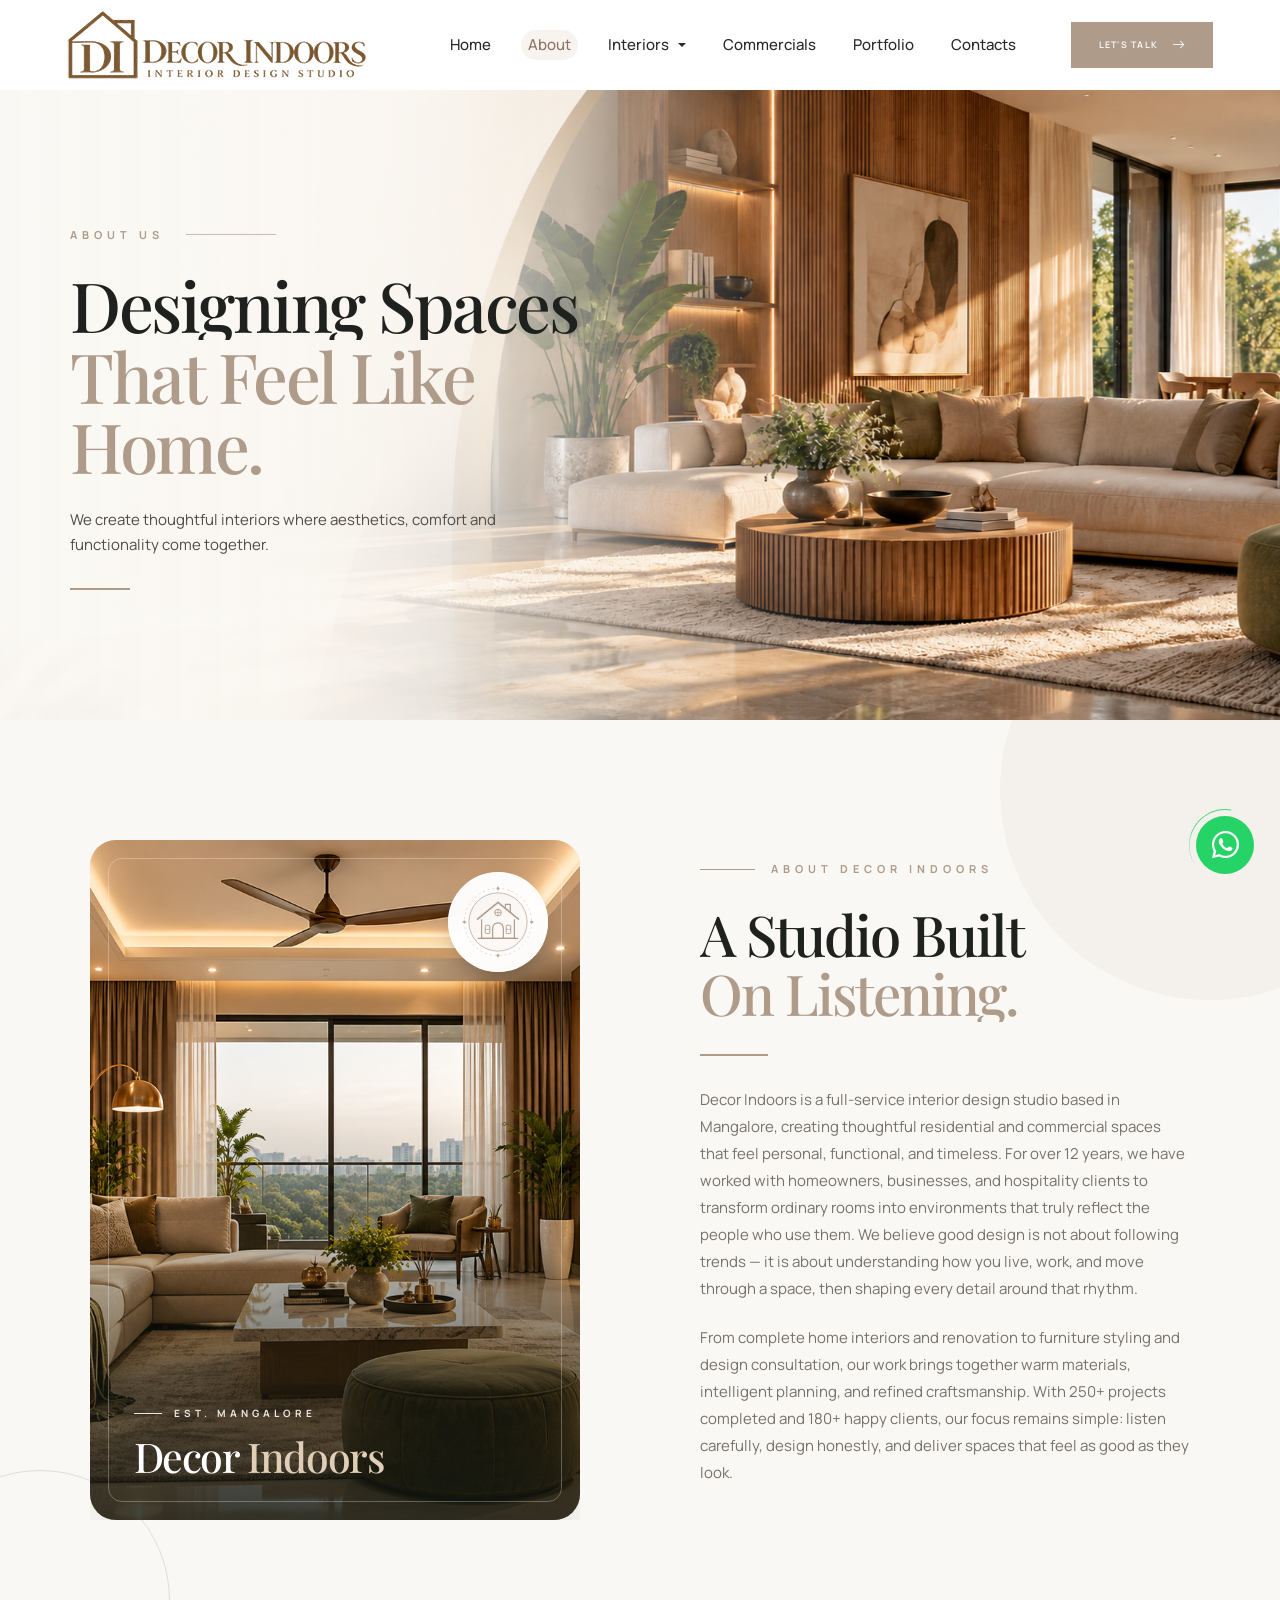
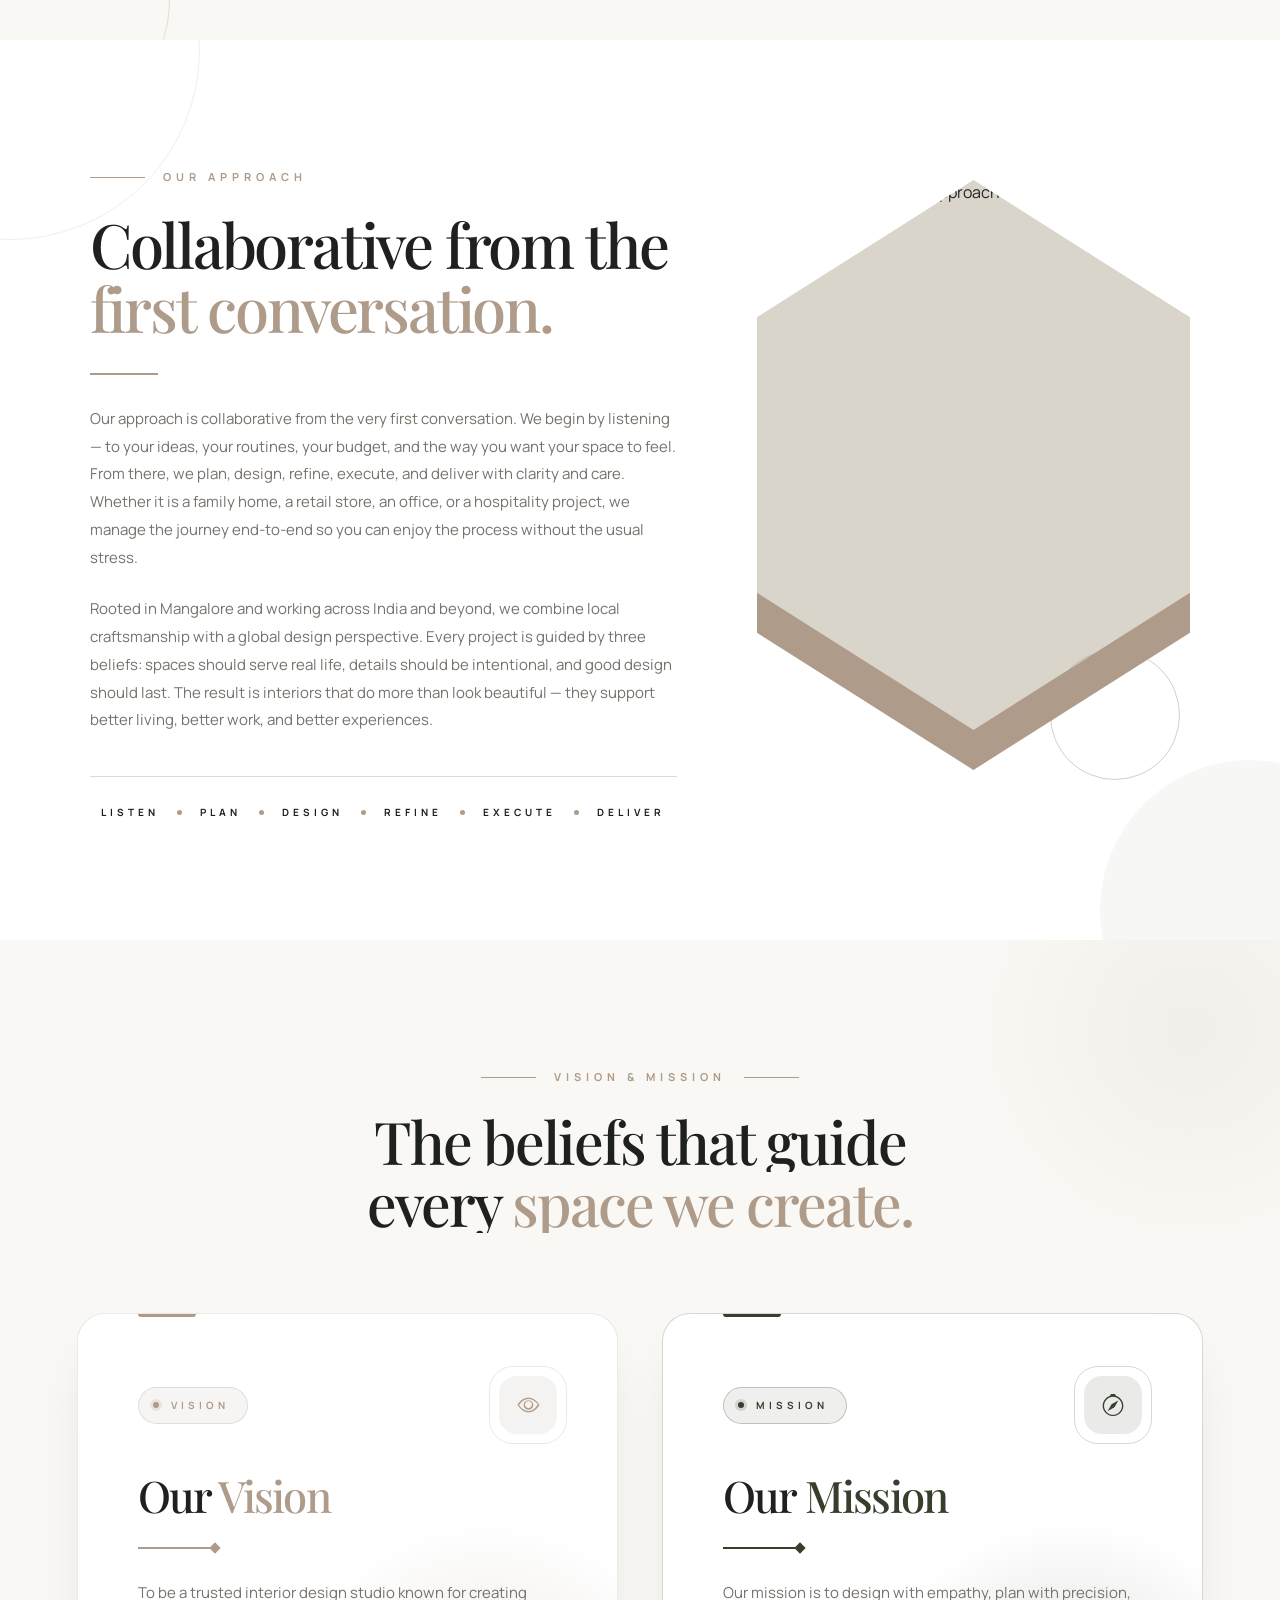
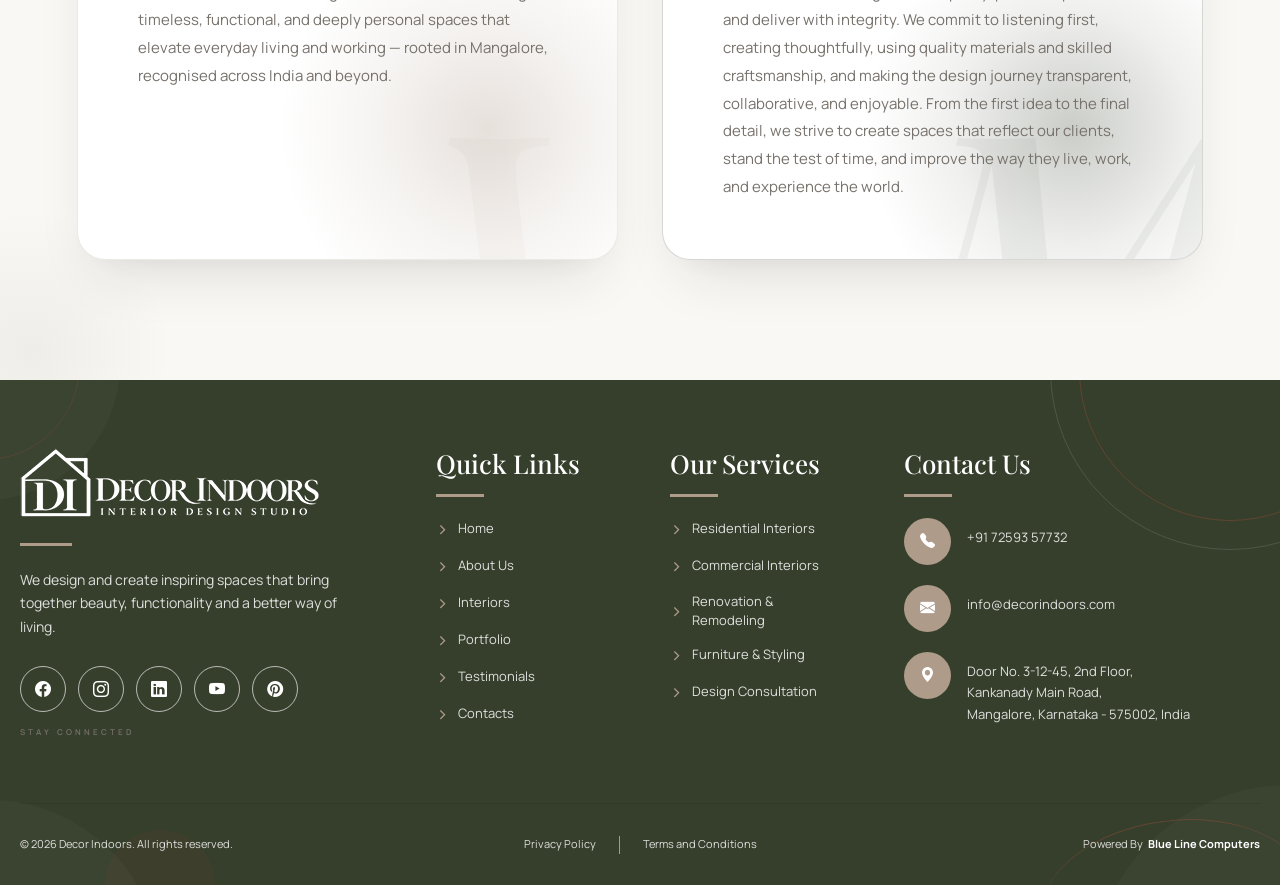
==== decor-indoors-about-us.html @ eaecb94e "updated few pages" ====
<!DOCTYPE html>
<html lang="en">
<head>
    <meta charset="UTF-8">
    <meta name="viewport" content="width=device-width, initial-scale=1.0">
    <meta http-equiv="X-UA-Compatible" content="IE=edge">
    <title>About Us | DECOR INDOORS</title>
    <link rel="shortcut icon" href="images/favicon.png">
    <meta name="theme-color" content="#373f2e">

    <link rel="stylesheet" href="css/bootstrap.min.css">
    <link href="https://cdn.jsdelivr.net/npm/bootstrap-icons@1.11.3/font/bootstrap-icons.css" rel="stylesheet">
    <link href="https://cdnjs.cloudflare.com/ajax/libs/font-awesome/6.7.2/css/all.min.css" rel="stylesheet">

    <link rel="preconnect" href="https://fonts.googleapis.com">
    <link rel="preconnect" href="https://fonts.gstatic.com" crossorigin>
    <link href="https://fonts.googleapis.com/css2?family=Manrope:wght@400;500;600;700&family=Playfair+Display:wght@400;500;600&display=swap" rel="stylesheet">

    <link rel="stylesheet" href="css/style.css">

    <style>

        :root {
            --di-about-gap: 120px;
            --di-about-wrap: 1360px;
            --di-about-edge: 7%;
            --di-about-visual-max: 520px;
        }


        /* =====================================================
           HERO
        ===================================================== */
        .di-about-hero {
            position: relative; width: 100%;
            height: 70vh; min-height: 500px;
            overflow: hidden; background: var(--di-dark);
            isolation: isolate;
        }

        .di-about-hero-media {
            display: block !important; position: absolute; inset: 0;
            width: 100%; height: 100%; margin: 0; padding: 0; z-index: 0;
        }

        .di-about-hero-media img {
            width: 100%; height: 100%; display: block;
            object-fit: cover; object-position: center;
            transform: scale(1.08);
            animation: diAboutHeroZoom 2.6s cubic-bezier(.2, .75, .2, 1) forwards;
        }

        @keyframes diAboutHeroZoom { to { transform: scale(1); } }

        .di-about-hero-overlay {
            position: absolute; inset: 0; z-index: 2; pointer-events: none;
            background: linear-gradient(90deg,
                rgba(250, 248, 244, 0.97) 0%, rgba(250, 248, 244, 0.94) 22%,
                rgba(250, 248, 244, 0.80) 35%, rgba(250, 248, 244, 0.48) 47%,
                rgba(250, 248, 244, 0.16) 58%, rgba(250, 248, 244, 0) 70%);
        }

        .di-about-hero-inner {
            position: relative; z-index: 3;
            width: 100%; height: 100%;
            max-width: 1500px; margin: 0 auto;
            padding: 0 5.5%; display: flex; align-items: center;
        }

        .di-about-hero-content { 
            /* max-width: 620px;  */
            width: 100%; 
            color: var(--di-dark); }

        .di-about-hero-kicker {
            display: inline-flex; align-items: center; gap: 22px;
            margin-bottom: 26px; font-family: "Manrope", sans-serif;
            font-size: 11px; font-weight: 700;
            letter-spacing: 5px; text-transform: uppercase;
            color: var(--di-brown); opacity: 0;
            animation: diAboutFadeUp 0.9s cubic-bezier(.2, .8, .2, 1) 0.15s forwards;
        }

        .di-about-hero-kicker::after {
            content: ""; display: block;
            width: 90px; height: 1px; background: var(--di-brown);
            opacity: 0.65; transform-origin: left center; transform: scaleX(0);
            animation: diAboutLineGrow 1s cubic-bezier(.2, .8, .2, 1) 0.65s forwards;
        }

        .di-about-hero-title {
            margin: 0; font-family: "Playfair Display", serif;
            font-size: clamp(42px, 5.4vw, 82px);
            font-weight: 500; line-height: 1.02;
            letter-spacing: -2.5px; color: var(--di-dark);
        }

        .di-about-hero-title .line { display: block; overflow: hidden; }
        .di-about-hero-title .line > span {
            display: block;
            transform: translateX(-105%);
            animation: diAboutTitleRise 1.05s cubic-bezier(.2, .8, .2, 1) forwards;
        }
        .di-about-hero-title .line-1 > span { animation-delay: 0.30s; }
        .di-about-hero-title .line-2 > span { animation-delay: 0.45s; }
        .di-about-hero-title .line-3 > span { animation-delay: 0.60s; }
        .di-about-hero-title .accent { color: var(--di-brown); }

        .di-about-hero-text {
            max-width: 470px; margin: 26px 0 0;
            font-family: "Manrope", sans-serif;
            font-size: 15px; font-weight: 400;
            line-height: 1.7; color: #504b45; opacity: 0;
            animation: diAboutFadeUp 0.9s cubic-bezier(.2, .8, .2, 1) 0.95s forwards;
        }

        .di-about-hero-line {
            width: 60px; height: 2px; margin-top: 30px;
            background: var(--di-brown);
            transform-origin: left center; transform: scaleX(0);
            animation: diAboutLineGrow 1s cubic-bezier(.2, .8, .2, 1) 1.15s forwards;
        }

        /* "Fade to the right" — elements arrive from the left */
        @keyframes diAboutFadeUp {
            from { opacity: 0; transform: translateX(-40px); }
            to   { opacity: 1; transform: translateX(0); }
        }

        /* Title lines slide right into view from the left */
        @keyframes diAboutTitleRise { to { transform: translateX(0); } }

        /* Line draw stays horizontal */
        @keyframes diAboutLineGrow  { to { transform: scaleX(1); } }

        @media (max-width: 991.98px) {
            .di-about-hero { min-height: 460px; }
            .di-about-hero-inner { padding: 0 6%; }
            .di-about-hero-content {
                display: flex;
                flex-direction:column;
                align-items: center;
            }
            .di-about-hero-overlay {
                background: linear-gradient(180deg,
                    rgba(250, 248, 244, 0.30) 0%, rgba(250, 248, 244, 0.55) 30%,
                    rgba(250, 248, 244, 0.88) 55%, rgba(250, 248, 244, 0.97) 100%);
            }
            .di-about-hero-title { letter-spacing: -1.6px; }
            .di-about-hero-kicker { font-size: 10px; letter-spacing: 4px; gap: 16px; }
            .di-about-hero-kicker::after { width: 60px; }


            .di-about-story.is-in-view .di-about-story-caption {
    opacity: 1;
    transform: translateX(0);
    display: flex;
    flex-direction: column;
    align-items: center;
    width: 100%;
    left: 0;
    right: 0;
}

.di-about-story-content, .di-approach-content {
    position: relative;
    display: flex;
    flex-direction: column;
    align-items: center;
}
        }

        @media (max-width: 575.98px) {
            .di-about-hero { height: 70vh; min-height: 440px; }
            .di-about-hero-inner { padding: 0 22px; align-items: flex-end; padding-bottom: 55px; }
            .di-about-hero-overlay {
                background: linear-gradient(180deg,
                    rgba(250, 248, 244, 0.30) 0%, rgba(250, 248, 244, 0.55) 30%,
                    rgba(250, 248, 244, 0.88) 55%, rgba(250, 248, 244, 0.97) 100%);
            }
            .di-about-hero-kicker { font-size: 9px; letter-spacing: 3.5px; gap: 12px; margin-bottom: 18px; }
            .di-about-hero-kicker::after { width: 45px; }
            .di-about-hero-title { font-size: 40px; letter-spacing: -1.2px; }
            .di-about-hero-text { font-size: 13.5px; line-height: 1.7; margin-top: 18px; }
            .di-about-hero-line { width: 48px; margin-top: 22px; }
        }

        @media (prefers-reduced-motion: reduce) {
            .di-about-hero-media img, .di-about-hero-kicker,
            .di-about-hero-kicker::after, .di-about-hero-title .line > span,
            .di-about-hero-text, .di-about-hero-line {
                animation: none !important; opacity: 1 !important; transform: none !important;
            }
        }


        /* =========================================================
           ABOUT STORY — EDITORIAL PORTRAIT CARD
        ========================================================= */
        .di-about-story {
            position: relative; overflow: hidden;
            padding: var(--di-about-gap) 0;
            background: var(--di-cream);
        }

        .di-about-story::before {
            content: ""; position: absolute; top: -140px; right: -140px;
            width: 420px; height: 420px; border-radius: 50%;
            background: rgba(174, 155, 138, 0.08); pointer-events: none;
        }

        .di-about-story::after {
            content: ""; position: absolute; left: -90px; bottom: -90px;
            width: 260px; height: 260px; border-radius: 50%;
            border: 1px solid rgba(54, 62, 44, 0.14); pointer-events: none;
        }

        .di-about-story-wrap {
            position: relative; z-index: 2;
            max-width: var(--di-about-wrap);
            margin: 0 auto;
            padding: 0 var(--di-about-edge);
            display: grid;
            grid-template-columns: 1fr 1fr;
            gap: var(--di-about-gap);
            align-items: center;
        }

        .di-about-story-visual {
            position: relative;
            min-height: 680px;
            max-width: var(--di-about-visual-max);
            width: 100%;
            overflow: hidden;
            box-sizing: border-box;
            cursor: pointer;
        }

        .di-about-story-media {
            position: absolute;
            inset: 0;
            z-index: 1;
            display: block !important;
            margin: 0; padding: 0;
            border-radius: 26px;
            overflow: hidden;
            background: #d9d5cb;

            box-shadow: 0 30px 60px -30px rgba(37, 37, 37, 0.30);

            clip-path: inset(0 0 100% 0);
            transition:
                clip-path 1.4s cubic-bezier(.2, .8, .2, 1),
                box-shadow 0.6s cubic-bezier(.2, .8, .2, 1);
        }

        .di-about-story-media img {
            width: 100%; height: 100%; display: block;
            object-fit: cover; object-position: center;
            transform: scale(1.15);
            transition:
                transform 1.8s cubic-bezier(.2, .8, .2, 1),
                filter 0.6s ease;
        }

        .di-about-story.is-in-view .di-about-story-media {
            clip-path: inset(0 0 0 0);
        }

        .di-about-story.is-in-view .di-about-story-media img {
            transform: scale(1);
        }

        .di-about-story-media-shade {
            position: absolute;
            inset: 0;
            z-index: 2;
            pointer-events: none;
            background: linear-gradient(
                to top,
                rgba(20, 25, 18, 0.82) 0%,
                rgba(20, 25, 18, 0.58) 22%,
                rgba(20, 25, 18, 0.20) 44%,
                rgba(20, 25, 18, 0) 62%
            );
            transition: background 0.6s cubic-bezier(.2, .8, .2, 1);
        }

        .di-about-story-media-frame {
            position: absolute;
            inset: 18px;
            z-index: 3;
            border: 1px solid rgba(255, 255, 255, 0.28);
            border-radius: 14px;
            pointer-events: none;
            opacity: 0;
            transition:
                opacity 1s ease 1s,
                inset 0.6s cubic-bezier(.2, .8, .2, 1),
                border-color 0.6s ease;
        }

        .di-about-story.is-in-view .di-about-story-media-frame {
            opacity: 1;
        }

        /* Caption — arrives from LEFT */
        .di-about-story-caption {
            position: absolute;
            left: 44px;
            right: 120px;
            bottom: 42px;
            z-index: 5;
            color: #ffffff;
            opacity: 0;
            transform: translateX(-50px);
            transition:
                opacity 1s cubic-bezier(.2, .8, .2, 1) 1.05s,
                transform 0.9s cubic-bezier(.2, .8, .2, 1) 1.05s;
        }

        .di-about-story.is-in-view .di-about-story-caption {
            opacity: 1;
            transform: translateX(0);
        }

        .di-about-story-caption-kicker {
            display: inline-flex;
            align-items: center;
            gap: 12px;
            margin-bottom: 14px;
            font-family: "Manrope", sans-serif;
            font-size: 10px;
            font-weight: 700;
            letter-spacing: 4px;
            text-transform: uppercase;
            color: rgba(255, 255, 255, 0.88);
            transition: letter-spacing 0.6s cubic-bezier(.2, .8, .2, 1);
        }

        .di-about-story-caption-kicker::before {
            content: "";
            display: block;
            width: 28px;
            height: 1px;
            background: rgba(255, 255, 255, 0.88);
            transition: width 0.6s cubic-bezier(.2, .8, .2, 1);
        }

        .di-about-story-caption-title {
            margin: 0;
            font-family: "Playfair Display", serif;
            font-size: clamp(30px, 3.2vw, 42px);
            font-weight: 500;
            line-height: 1.04;
            letter-spacing: -1.4px;
            color: #ffffff;
        }

        .di-about-story-caption-title .accent {
            color: #e0cfb6;
        }

        /* Badge — small scale reveal */
        .di-about-story-badge {
            position: absolute;
            top: 32px;
            right: 32px;
            z-index: 5;
            width: 100px;
            height: 100px;
            border-radius: 50%;
            display: flex;
            flex-direction: column;
            align-items: center;
            justify-content: center;

            background: rgba(255, 255, 255, 0.97);
            backdrop-filter: blur(10px);
            -webkit-backdrop-filter: blur(10px);

            box-shadow:
                0 16px 30px -14px rgba(20, 25, 18, 0.55),
                0 0 0 1px rgba(255, 255, 255, 0.5) inset;

            opacity: 0;
            transform: scale(0.7) rotate(-8deg);
            transition:
                opacity 0.9s cubic-bezier(.2, .8, .2, 1) 1.2s,
                transform 0.55s cubic-bezier(.2, .8, .2, 1),
                box-shadow 0.55s cubic-bezier(.2, .8, .2, 1);
        }

        .di-about-story.is-in-view .di-about-story-badge {
            opacity: 1;
            transform: scale(1) rotate(0deg);
        }

        .di-about-story-badge-emblem {
            width: 82px;
            height: 82px;
            position: relative;
            display: flex;
            align-items: center;
            justify-content: center;
            color: var(--di-brown);
            transition: color 0.45s ease, transform 0.55s cubic-bezier(.2, .8, .2, 1);
        }

        .di-about-story-badge-svg {
            width: 100%;
            height: 100%;
            display: block;
            overflow: visible;
        }

        .di-about-story-badge-ring {
            transform-origin: 50px 50px;
            transition: transform 1.2s cubic-bezier(.2, .8, .2, 1);
        }

        .di-about-story-badge-home {
            transform-origin: 50px 50px;
            transition: transform 0.55s cubic-bezier(.2, .8, .2, 1);
        }

        /* HOVER (unchanged) */
        .di-about-story.is-in-view .di-about-story-visual:hover .di-about-story-media {
            box-shadow:
                0 40px 80px -30px rgba(37, 37, 37, 0.42),
                0 0 0 1px rgba(174, 155, 138, 0.18);
            transition:
                box-shadow 0.6s cubic-bezier(.2, .8, .2, 1);
        }

        .di-about-story.is-in-view .di-about-story-visual:hover .di-about-story-media img {
            transform: scale(1.06);
            transition: transform 1.2s cubic-bezier(.2, .8, .2, 1);
        }

        .di-about-story.is-in-view .di-about-story-visual:hover .di-about-story-media-shade {
            background: linear-gradient(
                to top,
                rgba(20, 25, 18, 0.90) 0%,
                rgba(20, 25, 18, 0.68) 24%,
                rgba(20, 25, 18, 0.24) 46%,
                rgba(20, 25, 18, 0) 64%
            );
        }

        .di-about-story.is-in-view .di-about-story-visual:hover .di-about-story-media-frame {
            inset: 24px;
            border-color: rgba(255, 255, 255, 0.55);
        }

        .di-about-story.is-in-view .di-about-story-visual:hover .di-about-story-caption {
            transform: translateX(6px);
        }

        .di-about-story.is-in-view .di-about-story-visual:hover .di-about-story-caption-kicker {
            letter-spacing: 4.5px;
        }

        .di-about-story.is-in-view .di-about-story-visual:hover .di-about-story-caption-kicker::before {
            width: 40px;
        }

        .di-about-story.is-in-view .di-about-story-visual:hover .di-about-story-badge {
            transform: scale(1.08) rotate(0deg);
            box-shadow:
                0 22px 40px -14px rgba(20, 25, 18, 0.65),
                0 0 0 1px rgba(255, 255, 255, 0.7) inset;
        }

        .di-about-story.is-in-view .di-about-story-visual:hover .di-about-story-badge-emblem {
            color: var(--di-brown-dark);
        }

        .di-about-story.is-in-view .di-about-story-visual:hover .di-about-story-badge-ring {
            transform: rotate(45deg);
        }

        .di-about-story.is-in-view .di-about-story-visual:hover .di-about-story-badge-home {
            transform: scale(1.05);
        }


        /* ---------------- CONTENT COLUMN ---------------- */
        .di-about-story-content { position: relative; }

        .di-about-story-kicker {
            display: inline-flex; align-items: center; gap: 16px;
            margin-bottom: 26px; color: var(--di-brown);
            font-family: "Manrope", sans-serif;
            font-size: 11px; font-weight: 700;
            letter-spacing: 5px; text-transform: uppercase;
        }

        .di-about-story-kicker span {
            display: block; width: 55px; height: 1px;
            background: var(--di-brown);
            transform-origin: left center; transform: scaleX(0);
            transition: transform 1s cubic-bezier(.2,.8,.2,1) 0.35s;
        }

        .di-about-story.is-in-view .di-about-story-kicker span {
            transform: scaleX(1);
        }

        .di-about-story-title {
            margin: 0; font-family: "Playfair Display", serif;
            font-size: clamp(42px, 4.4vw, 66px);
            font-weight: 500; line-height: 1.05;
            letter-spacing: -2px; color: var(--di-dark);
        }

        .di-about-story-title .line { display: block; overflow: hidden; }
        .di-about-story-title .line > span {
            display: block;
            transform: translateX(-105%);
            transition: transform 1.05s cubic-bezier(.2,.8,.2,1);
        }
        .di-about-story.is-in-view .di-about-story-title .line-1 > span {
            transform: translateX(0); transition-delay: 0.25s;
        }
        .di-about-story.is-in-view .di-about-story-title .line-2 > span {
            transform: translateX(0); transition-delay: 0.40s;
        }

        .di-about-story-title .accent { color: var(--di-brown); }

        .di-about-story-divider {
            width: 68px; height: 2px; margin: 32px 0 30px;
            background: var(--di-brown);
            transform-origin: left center; transform: scaleX(0);
            transition: transform 1.1s cubic-bezier(.2,.8,.2,1) 0.75s;
        }

        .di-about-story.is-in-view .di-about-story-divider { transform: scaleX(1); }

        /* Text — arrives from LEFT */
        .di-about-story-text {
            max-width: 580px; margin: 0 0 22px;
            font-family: "Manrope", sans-serif;
            font-size: 15px; font-weight: 400;
            line-height: 1.8; color: var(--di-muted);
            opacity: 0; transform: translateX(-40px);
            transition:
                opacity 0.9s cubic-bezier(.2,.8,.2,1),
                transform 0.9s cubic-bezier(.2,.8,.2,1);
        }

        .di-about-story.is-in-view .di-about-story-text:nth-of-type(1) {
            opacity: 1; transform: translateX(0); transition-delay: 0.85s;
        }
        .di-about-story.is-in-view .di-about-story-text:nth-of-type(2) {
            opacity: 1; transform: translateX(0); transition-delay: 1.0s;
        }


        /* ---------------- STATS ---------------- */
        .di-about-story-stats {
            display: grid;
            grid-template-columns: repeat(3, 1fr);
            gap: 30px;
            margin-top: 50px;
            padding-top: 40px;
            border-top: 1px solid var(--di-border);
        }

        /* Stats — arrive from LEFT */
        .di-about-story-stat {
            position: relative;
            opacity: 0; transform: translateX(-40px);
            transition:
                opacity 0.85s cubic-bezier(.2,.8,.2,1),
                transform 0.85s cubic-bezier(.2,.8,.2,1);
        }

        .di-about-story-stat:not(:last-child)::after {
            content: "";
            position: absolute;
            right: -15px;
            top: 6px;
            bottom: 6px;
            width: 1px;
            background: var(--di-border);
        }

        .di-about-story.is-in-view .di-about-story-stat:nth-child(1) {
            opacity: 1; transform: translateX(0); transition-delay: 1.15s;
        }
        .di-about-story.is-in-view .di-about-story-stat:nth-child(2) {
            opacity: 1; transform: translateX(0); transition-delay: 1.28s;
        }
        .di-about-story.is-in-view .di-about-story-stat:nth-child(3) {
            opacity: 1; transform: translateX(0); transition-delay: 1.41s;
        }

        .di-about-story-stat-number {
            display: block;
            font-family: "Playfair Display", serif;
            font-size: clamp(34px, 3.2vw, 46px);
            font-weight: 500;
            line-height: 1;
            letter-spacing: -1px;
            color: var(--di-brown);
            opacity: 0.35;
            transform: scale(0.92);
            transform-origin: left center;
            transition:
                opacity 0.5s ease,
                transform 0.5s cubic-bezier(.2, .8, .2, 1),
                text-shadow 0.6s ease;
        }

        .di-about-story-stat:nth-child(2) .di-about-story-stat-number {
            color: var(--di-green);
        }

        .di-about-story-stat-number.is-counting {
            opacity: 1;
            transform: scale(1.06);
            text-shadow: 0 0 22px rgba(174, 155, 138, 0.35);
        }
        .di-about-story-stat:nth-child(2) .di-about-story-stat-number.is-counting {
            text-shadow: 0 0 22px rgba(54, 62, 44, 0.28);
        }

        .di-about-story-stat-number.is-complete {
            opacity: 1;
            transform: scale(1);
            text-shadow: 0 0 0 rgba(0, 0, 0, 0);
            animation: diStatSettle 0.55s cubic-bezier(.2, .8, .2, 1);
        }

        @keyframes diStatSettle {
            0%   { transform: scale(1); }
            45%  { transform: scale(1.08); }
            100% { transform: scale(1); }
        }

        .di-about-story-stat-label {
            display: block;
            margin-top: 12px;
            font-family: "Manrope", sans-serif;
            font-size: 10px;
            font-weight: 700;
            letter-spacing: 3px;
            text-transform: uppercase;
            color: var(--di-dark);
            line-height: 1.5;
        }


        /* ---------------- RESPONSIVE — TABLET ---------------- */
        @media (max-width: 1199.98px) {
            .di-about-story { padding: 90px 0; }

            .di-about-story-wrap {
                grid-template-columns: 1fr;
                gap: 70px;
                padding: 0 6%;
                max-width: 720px;
            }

            .di-about-story-visual {
                min-height: 620px;
                max-width: 620px;
                width: 100%;
                margin: 0 auto;
            }

            .di-about-story-media { border-radius: 24px; }

            .di-about-story-title {
                font-size: clamp(40px, 6vw, 58px);
                letter-spacing: -1.6px;
            }
        }

        /* ---------------- RESPONSIVE — MOBILE ---------------- */
        @media (max-width: 575.98px) {
            .di-about-story { padding: 70px 0; }
            .di-about-story-wrap { padding: 0 22px; gap: 55px; }

            .di-about-story-visual { min-height: 500px; }

            .di-about-story-media { border-radius: 20px; }

            .di-about-story-media-frame {
                inset: 12px;
                border-radius: 10px;
            }

            .di-about-story-caption {
                left: 24px;
                right: 90px;
                bottom: 24px;
            }

            .di-about-story-caption-kicker {
                font-size: 8.5px;
                letter-spacing: 3px;
                gap: 9px;
                margin-bottom: 10px;
            }
            .di-about-story-caption-kicker::before { width: 20px; }

            .di-about-story-caption-title {
                font-size: 26px;
                letter-spacing: -1px;
            }

            .di-about-story-badge {
                top: 20px;
                right: 20px;
                width: 74px;
                height: 74px;
            }
            .di-about-story-badge-emblem {
                width: 62px;
                height: 62px;
            }

            .di-about-story-kicker { font-size: 9.5px; letter-spacing: 4px; gap: 12px; margin-bottom: 20px; }
            .di-about-story-kicker span { width: 40px; }
            .di-about-story-title { font-size: 36px; letter-spacing: -1.2px; }
            .di-about-story-divider { margin: 24px 0 22px; width: 54px; }
            .di-about-story-text { font-size: 13.5px; line-height: 1.75; margin-bottom: 18px; }

            .di-about-story-stats {
                grid-template-columns: repeat(3, 1fr);
                gap: 14px;
                margin-top: 38px;
                padding-top: 30px;
            }
            .di-about-story-stat:not(:last-child)::after { right: -7px; }
            .di-about-story-stat-number { font-size: 26px; }
            .di-about-story-stat-label { font-size: 8px; letter-spacing: 1.6px; margin-top: 8px; }

            .di-about-story.is-in-view .di-about-story-visual:hover .di-about-story-media-frame {
                inset: 12px;
                border-color: rgba(255, 255, 255, 0.28);
            }
            .di-about-story.is-in-view .di-about-story-visual:hover .di-about-story-caption {
                transform: translateX(0);
            }
        }


        @media (prefers-reduced-motion: reduce) {
            .di-about-story-media, .di-about-story-media img,
            .di-about-story-media-shade, .di-about-story-media-frame,
            .di-about-story-caption, .di-about-story-badge,
            .di-about-story-kicker span,
            .di-about-story-title .line > span, .di-about-story-divider,
            .di-about-story-text, .di-about-story-stat {
                transition: none !important; animation: none !important;
                clip-path: none !important; transform: none !important; opacity: 1 !important;
            }
            .di-about-story-stat-number {
                opacity: 1 !important; transform: none !important;
                animation: none !important; text-shadow: none !important;
            }
        }


        /* =========================================================
           OUR APPROACH
        ========================================================= */
        .di-approach-section {
            position: relative; overflow: hidden;
            padding: var(--di-about-gap) 0;
            background: var(--di-white);
        }

        .di-approach-section::before {
            content: ""; position: absolute; left: -180px; top: -180px;
            width: 380px; height: 380px; border-radius: 50%;
            border: 1px solid rgba(174, 155, 138, 0.18);
            pointer-events: none; z-index: 0;
        }

        .di-approach-section::after {
            content: ""; position: absolute; right: -120px; bottom: -120px;
            width: 300px; height: 300px; border-radius: 50%;
            background: rgba(54, 62, 44, 0.04);
            pointer-events: none; z-index: 0;
        }

        /* CHANGED: grid columns give the text column more width,
           and the gap is reduced so the nowrap heading fits comfortably. */
        .di-approach-wrap {
            position: relative; z-index: 2;
            max-width: var(--di-about-wrap);
            margin: 0 auto;
            padding: 0 var(--di-about-edge);
            display: grid;
            grid-template-columns: 1.15fr 0.85fr;
            gap: 80px;
            align-items: center;
        }

        .di-approach-visual {
            position: relative;
            min-height: 660px;
            max-width: var(--di-about-visual-max);
            width: 100%;
            box-sizing: border-box;
            overflow: hidden;
        }

        .di-approach-hex-bg {
            position: absolute;
            left: 0; top: 60px;
            right: 0;
            height: 550px;
            background: var(--di-brown);
            clip-path: polygon(50% 0%, 100% 25%, 100% 75%, 50% 100%, 0% 75%, 0% 25%);
            opacity: 0;
            transform: translate(-30px, 30px) scale(.94);
            transition:
                opacity 1.2s cubic-bezier(.2, .8, .2, 1) 0.1s,
                transform 1.4s cubic-bezier(.2, .8, .2, 1) 0.1s;
            z-index: 1;
        }

        .di-approach-section.is-in-view .di-approach-hex-bg {
            opacity: 1; transform: translate(0, 0) scale(1);
        }

        .di-approach-hex-media {
            position: absolute;
            left: 0; top: 20px;
            right: 0;
            height: 550px;
            display: block !important; margin: 0; padding: 0;
            clip-path: polygon(50% 0%, 100% 25%, 100% 75%, 50% 100%, 0% 75%, 0% 25%);
            overflow: hidden;
            background: #d9d5cb;
            opacity: 0;
            transform: scale(.82) rotate(3deg);
            transform-origin: center center;
            transition:
                opacity 1.1s cubic-bezier(.2, .8, .2, 1) 0.15s,
                transform 1.4s cubic-bezier(.2, .8, .2, 1) 0.15s;
            z-index: 2;
        }

        .di-approach-section.is-in-view .di-approach-hex-media {
            opacity: 1; transform: scale(1) rotate(0deg);
        }

        .di-approach-hex-media img {
            width: 100%; height: 100%; display: block;
            object-fit: cover; object-position: center;
            transform: scale(1.15);
            transition: transform 2s cubic-bezier(.2, .8, .2, 1) 0.4s;
        }

        .di-approach-section.is-in-view .di-approach-hex-media img {
            transform: scale(1);
        }

        .di-approach-ring {
            position: absolute;
            right: 10px; bottom: 40px;
            z-index: 3;
            width: 130px; height: 130px;
            border-radius: 50%;
            border: 1px solid var(--di-brown);
            opacity: 0; transform: scale(.7);
            transition:
                opacity 1.2s cubic-bezier(.2, .8, .2, 1) 0.55s,
                transform 1.2s cubic-bezier(.2, .8, .2, 1) 0.55s;
        }

        .di-approach-section.is-in-view .di-approach-ring {
            opacity: 0.5; transform: scale(1);
        }

        /* Dots — arrive from LEFT */
        .di-approach-dots {
            position: absolute;
            top: 20px; left: 20px;
            z-index: 4;
            display: flex; flex-direction: column; gap: 10px;
            opacity: 0; transform: translateX(-20px);
            transition:
                opacity 1s cubic-bezier(.2, .8, .2, 1) 0.75s,
                transform 1s cubic-bezier(.2, .8, .2, 1) 0.75s;
        }

        .di-approach-section.is-in-view .di-approach-dots {
            opacity: 1; transform: translateX(0);
        }

        .di-approach-dots span {
            width: 9px; height: 9px; border-radius: 50%;
            background: var(--di-brown);
        }

        .di-approach-dots span:nth-child(2) { background: var(--di-green); }
        .di-approach-dots span:nth-child(3) {
            background: transparent; border: 1px solid var(--di-brown);
        }

        .di-approach-content { position: relative; }

        .di-approach-kicker {
            display: inline-flex; align-items: center; gap: 18px;
            margin-bottom: 26px; color: var(--di-brown);
            font-family: "Manrope", sans-serif;
            font-size: 11px; font-weight: 700;
            letter-spacing: 5px; text-transform: uppercase;
        }

        .di-approach-kicker span {
            display: block; width: 55px; height: 1px;
            background: var(--di-brown);
            transform-origin: left center; transform: scaleX(0);
            transition: transform 1s cubic-bezier(.2, .8, .2, 1) 0.35s;
        }

        .di-approach-section.is-in-view .di-approach-kicker span {
            transform: scaleX(1);
        }

        .di-approach-title {
            margin: 0; font-family: "Playfair Display", serif;
            font-size: clamp(40px, 4.8vw, 72px);
            font-weight: 500; line-height: 1.05;
            letter-spacing: -2.2px; color: var(--di-dark);
        }

        .di-approach-title .line { display: block; overflow: hidden; }

        /* CHANGED: white-space: nowrap keeps each title line on a single
           line so "Collaborative from the" stays together and
           "first conversation." sits directly below it. */
        .di-approach-title .line > span {
            display: block;
            white-space: nowrap;
            transform: translateX(-105%);
            transition: transform 1.05s cubic-bezier(.2, .8, .2, 1);
        }
        .di-approach-section.is-in-view .di-approach-title .line-1 > span {
            transform: translateX(0); transition-delay: 0.25s;
        }
        .di-approach-section.is-in-view .di-approach-title .line-2 > span {
            transform: translateX(0); transition-delay: 0.40s;
        }
        .di-approach-title .accent { color: var(--di-brown); }

        .di-approach-divider {
            width: 68px; height: 2px; margin: 32px 0 30px;
            background: var(--di-brown);
            transform-origin: left center; transform: scaleX(0);
            transition: transform 1.1s cubic-bezier(.2, .8, .2, 1) 0.75s;
        }
        .di-approach-section.is-in-view .di-approach-divider {
            transform: scaleX(1);
        }

        /* Text — arrives from LEFT */
        .di-approach-text {
            max-width: 620px; margin: 0 0 24px;
            font-family: "Manrope", sans-serif;
            font-size: 15px; font-weight: 400;
            line-height: 1.85; color: var(--di-muted);
            opacity: 0; transform: translateX(-40px);
            transition:
                opacity 0.9s cubic-bezier(.2, .8, .2, 1),
                transform 0.9s cubic-bezier(.2, .8, .2, 1);
        }
        .di-approach-section.is-in-view .di-approach-text:nth-of-type(1) {
            opacity: 1; transform: translateX(0); transition-delay: 0.85s;
        }
        .di-approach-section.is-in-view .di-approach-text:nth-of-type(2) {
            opacity: 1; transform: translateX(0); transition-delay: 1.02s;
        }

        /* Keywords — arrive from LEFT */
        .di-approach-keywords {
            display: flex; 
            align-items: center;
            justify-content: center; 
            flex-wrap: wrap;
            gap: 18px; margin-top: 42px; padding-top: 28px;
            border-top: 1px solid var(--di-border);
            opacity: 0; transform: translateX(-40px);
            transition:
                opacity 0.9s cubic-bezier(.2, .8, .2, 1) 1.2s,
                transform 0.9s cubic-bezier(.2, .8, .2, 1) 1.2s;
        }
        .di-approach-section.is-in-view .di-approach-keywords {
            opacity: 1; transform: translateX(0);
        }

        .di-approach-keyword {
            font-family: "Manrope", sans-serif;
            font-size: 10px; font-weight: 700;
            letter-spacing: 4px; text-transform: uppercase;
            color: var(--di-dark);
        }

        .di-approach-keyword-dot {
            width: 5px; height: 5px; border-radius: 50%;
            background: var(--di-brown); flex-shrink: 0;
        }

        @media (max-width: 991.98px) {
            .di-approach-section { padding: 90px 0; }
            .di-approach-wrap {
                grid-template-columns: 1fr;
                gap: 70px;
                padding: 0 6%;
            }
            .di-approach-visual {
                min-height: 620px;
                max-width: 560px;
                margin: 0 auto;
                width: 100%;
            }
            .di-approach-hex-media,
            .di-approach-hex-bg { height: 510px; }
            .di-approach-title { letter-spacing: -1.5px; }
        }

        @media (max-width: 575.98px) {
            .di-approach-section { padding: 70px 0; }
            .di-approach-wrap { padding: 0 22px; gap: 55px; }
            .di-approach-visual { min-height: 460px; }
            .di-approach-hex-media,
            .di-approach-hex-bg { height: 400px; }
            .di-approach-hex-media { top: 18px; }
            .di-approach-hex-bg { top: 50px; }
            .di-approach-ring { right: 8px; bottom: 26px; width: 88px; height: 88px; }
            .di-approach-dots { top: 12px; left: 12px; gap: 7px; }
            .di-approach-dots span { width: 7px; height: 7px; }
            .di-approach-kicker { font-size: 9.5px; letter-spacing: 4px; gap: 12px; margin-bottom: 20px; }
            .di-approach-kicker span { width: 40px; }
            .di-approach-title { font-size: 34px; letter-spacing: -1.2px; }
            .di-approach-divider { margin: 24px 0 22px; width: 54px; }
            .di-approach-text { font-size: 13.5px; line-height: 1.8; margin-bottom: 18px; }
            .di-approach-keywords { gap: 12px; margin-top: 30px; padding-top: 22px; }
            .di-approach-keyword { font-size: 8.5px; letter-spacing: 2.8px; }
            .di-approach-keyword-dot { width: 4px; height: 4px; }
        }

        @media (prefers-reduced-motion: reduce) {
            .di-approach-hex-bg, .di-approach-hex-media, .di-approach-hex-media img,
            .di-approach-ring, .di-approach-dots, .di-approach-kicker span,
            .di-approach-title .line > span, .di-approach-divider,
            .di-approach-text, .di-approach-keywords {
                transition: none !important; transform: none !important; opacity: 1 !important;
            }
        }


        /* =========================================================
           VISION & MISSION
        ========================================================= */
        .di-vm-section {
            position: relative; overflow: hidden;
            padding: var(--di-about-gap) 0;
            background: var(--di-cream);
        }

        .di-vm-section::before {
            content: ""; position: absolute; top: -160px; right: -160px;
            width: 500px; height: 500px; border-radius: 50%;
            background: radial-gradient(circle,
                rgba(174, 155, 138, 0.10) 0%,
                rgba(174, 155, 138, 0) 62%);
            pointer-events: none;
        }

        .di-vm-section::after {
            content: ""; position: absolute; left: -130px; bottom: -130px;
            width: 320px; height: 320px; border-radius: 50%;
            background: radial-gradient(circle,
                rgba(54, 62, 44, 0.06) 0%,
                rgba(54, 62, 44, 0) 62%);
            pointer-events: none;
        }

        .di-vm-wrap {
            position: relative; z-index: 2;
            max-width: 1320px; margin: 0 auto; padding: 0 6%;
        }

        .di-vm-head {
            max-width: 780px; margin: 0 auto 80px; text-align: center;
        }

        .di-vm-kicker {
            display: inline-flex; align-items: center; gap: 18px;
            margin-bottom: 24px; color: var(--di-brown);
            font-family: "Manrope", sans-serif;
            font-size: 11px; font-weight: 700;
            letter-spacing: 5px; text-transform: uppercase;
        }

        .di-vm-kicker::before,
        .di-vm-kicker::after {
            content: ""; display: block;
            width: 55px; height: 1px; background: var(--di-brown);
            transform-origin: center center; transform: scaleX(0);
            transition: transform 1s cubic-bezier(.2, .8, .2, 1) 0.35s;
        }

        .di-vm-section.is-in-view .di-vm-kicker::before,
        .di-vm-section.is-in-view .di-vm-kicker::after {
            transform: scaleX(1);
        }

        .di-vm-title {
            margin: 0; font-family: "Playfair Display", serif;
            font-size: clamp(38px, 4.6vw, 68px);
            font-weight: 500; line-height: 1.05;
            letter-spacing: -2px; color: var(--di-dark);
        }

        .di-vm-title .line { display: block; overflow: hidden; }
        .di-vm-title .line > span {
            display: block;
            transform: translateX(-105%);
            transition: transform 1.05s cubic-bezier(.2, .8, .2, 1);
        }
        .di-vm-section.is-in-view .di-vm-title .line-1 > span {
            transform: translateX(0); transition-delay: 0.25s;
        }
        .di-vm-section.is-in-view .di-vm-title .line-2 > span {
            transform: translateX(0); transition-delay: 0.40s;
        }
        .di-vm-title .accent { color: var(--di-brown); }

        .di-vm-grid {
            display: grid;
            grid-template-columns: 1fr 1fr;
            gap: 44px;
        }

        /* Cards — arrive from LEFT */
        .di-vm-card {
            position: relative;
            padding: 62px 60px 58px 60px;
            border-radius: 28px;
            overflow: hidden;
            isolation: isolate;
            background: #ffffff;
            border: 1px solid rgba(174, 155, 138, 0.22);
            box-shadow:
                0 30px 60px -22px rgba(37, 37, 37, 0.14),
                0 14px 26px -18px rgba(37, 37, 37, 0.06);
            opacity: 0;
            transform: translateX(-50px);
            transition:
                opacity 1s cubic-bezier(.2, .8, .2, 1),
                transform 1s cubic-bezier(.2, .8, .2, 1),
                box-shadow 0.5s cubic-bezier(.2, .8, .2, 1),
                border-color 0.5s ease;
        }

        .di-vm-card:nth-child(2) { border-color: rgba(54, 62, 44, 0.20); }

        .di-vm-section.is-in-view .di-vm-card:nth-child(1) {
            opacity: 1; transform: translateX(0);
            transition-delay: 0.65s, 0.65s, 0s, 0s;
        }
        .di-vm-section.is-in-view .di-vm-card:nth-child(2) {
            opacity: 1; transform: translateX(0);
            transition-delay: 0.85s, 0.85s, 0s, 0s;
        }

        .di-vm-card::before {
            content: "";
            position: absolute;
            right: -80px; bottom: -80px;
            width: 420px; height: 420px;
            border-radius: 50%;
            background: radial-gradient(circle,
                rgba(174, 155, 138, 0.30) 0%,
                rgba(174, 155, 138, 0.10) 40%,
                rgba(174, 155, 138, 0) 70%);
            pointer-events: none;
            z-index: 0;
        }

        .di-vm-card:nth-child(2)::before {
            background: radial-gradient(circle,
                rgba(54, 62, 44, 0.26) 0%,
                rgba(54, 62, 44, 0.08) 40%,
                rgba(54, 62, 44, 0) 70%);
        }

        .di-vm-card::after {
            content: "";
            position: absolute;
            top: 0; left: 60px;
            width: 58px; height: 3px;
            border-radius: 0 0 3px 3px;
            background: var(--di-brown);
            z-index: 5;
            transform-origin: left center;
            transition: width 0.55s cubic-bezier(.2, .8, .2, 1), background 0.4s ease;
        }

        .di-vm-card:nth-child(2)::after { background: var(--di-green); }

        .di-vm-card-letter {
            position: absolute;
            right: -34px; bottom: -140px;
            font-family: "Playfair Display", serif;
            font-size: 400px; font-weight: 500;
            font-style: italic; line-height: 0.72;
            letter-spacing: -16px;
            color: var(--di-brown);
            opacity: 0.05;
            pointer-events: none; z-index: 0;
            user-select: none;
            transition: opacity 0.6s ease, transform 0.8s cubic-bezier(.2, .8, .2, 1);
        }

        .di-vm-card:nth-child(2) .di-vm-card-letter { color: var(--di-green); }

        .di-vm-card-top {
            position: relative; z-index: 2;
            display: flex; align-items: center;
            justify-content: space-between;
            gap: 20px; margin-bottom: 38px;
        }

        /* Kicker — already arrives from LEFT */
        .di-vm-card-kicker {
            display: inline-flex; align-items: center; gap: 12px;
            padding: 10px 18px 10px 14px;
            border-radius: 40px;
            background: rgba(174, 155, 138, 0.10);
            border: 1px solid rgba(174, 155, 138, 0.28);
            font-family: "Manrope", sans-serif;
            font-size: 10px; font-weight: 700;
            letter-spacing: 4px; text-transform: uppercase;
            color: var(--di-brown);
            opacity: 0; transform: translateX(-20px);
            transition:
                opacity 0.9s cubic-bezier(.2, .8, .2, 1),
                transform 0.9s cubic-bezier(.2, .8, .2, 1),
                background 0.45s ease,
                border-color 0.45s ease,
                color 0.45s ease;
        }

        .di-vm-card:nth-child(2) .di-vm-card-kicker {
            background: rgba(54, 62, 44, 0.08);
            border-color: rgba(54, 62, 44, 0.26);
            color: var(--di-green);
        }

        .di-vm-card:nth-child(1) .di-vm-card-kicker { transition-delay: 1s, 1s, 0s, 0s, 0s; }
        .di-vm-card:nth-child(2) .di-vm-card-kicker { transition-delay: 1.15s, 1.15s, 0s, 0s, 0s; }

        .di-vm-section.is-in-view .di-vm-card-kicker {
            opacity: 1; transform: translateX(0);
        }

        .di-vm-card-kicker-dot {
            width: 6px; height: 6px; border-radius: 50%;
            background: var(--di-brown); flex-shrink: 0;
            box-shadow: 0 0 0 3px rgba(174, 155, 138, 0.20);
        }

        .di-vm-card:nth-child(2) .di-vm-card-kicker-dot {
            background: var(--di-green);
            box-shadow: 0 0 0 3px rgba(54, 62, 44, 0.16);
        }

        .di-vm-card-icon {
            position: relative;
            display: flex; align-items: center; justify-content: center;
            width: 58px; height: 58px;
            border-radius: 18px;
            background: rgba(174, 155, 138, 0.12);
            color: var(--di-brown);
            font-size: 22px; flex-shrink: 0;
            opacity: 0; transform: scale(0.7) rotate(-8deg);
            transition:
                opacity 0.9s cubic-bezier(.2, .8, .2, 1),
                transform 0.5s cubic-bezier(.2, .8, .2, 1),
                background 0.4s ease,
                color 0.4s ease,
                box-shadow 0.4s ease;
        }

        .di-vm-card-icon::before {
            content: "";
            position: absolute; inset: -10px;
            border-radius: 24px;
            border: 1px solid rgba(174, 155, 138, 0.22);
            pointer-events: none;
            transition:
                inset 0.55s cubic-bezier(.2, .8, .2, 1),
                border-color 0.45s ease,
                border-radius 0.55s cubic-bezier(.2, .8, .2, 1);
        }

        .di-vm-card:nth-child(2) .di-vm-card-icon {
            background: rgba(54, 62, 44, 0.10);
            color: var(--di-green);
        }
        .di-vm-card:nth-child(2) .di-vm-card-icon::before {
            border-color: rgba(54, 62, 44, 0.20);
        }

        .di-vm-card:nth-child(1) .di-vm-card-icon { transition-delay: 1.05s, 1.05s, 0s, 0s, 0s; }
        .di-vm-card:nth-child(2) .di-vm-card-icon { transition-delay: 1.2s, 1.2s, 0s, 0s, 0s; }

        .di-vm-section.is-in-view .di-vm-card-icon {
            opacity: 1; transform: scale(1) rotate(0deg);
        }

        .di-vm-card-title {
            position: relative; z-index: 2;
            margin: 0 0 28px;
            font-family: "Playfair Display", serif;
            font-size: clamp(34px, 3.4vw, 48px);
            font-weight: 500; line-height: 1.06;
            letter-spacing: -1.8px; color: var(--di-dark);
        }

        .di-vm-card:nth-child(1) .di-vm-card-title .accent { color: var(--di-brown); }
        .di-vm-card:nth-child(2) .di-vm-card-title .accent { color: var(--di-green); }

        .di-vm-card-divider {
            position: relative; z-index: 2;
            width: 72px; height: 2px;
            margin-bottom: 30px;
            transform-origin: left center;
            transform: scaleX(0);
            transition:
                transform 1.1s cubic-bezier(.2, .8, .2, 1),
                width 0.5s cubic-bezier(.2, .8, .2, 1);
        }

        .di-vm-card:nth-child(1) .di-vm-card-divider {
            background: var(--di-brown);
            transition-delay: 1.15s, 1.15s;
        }
        .di-vm-card:nth-child(2) .di-vm-card-divider {
            background: var(--di-green);
            transition-delay: 1.3s, 1.3s;
        }

        .di-vm-card-divider::after {
            content: "";
            position: absolute; right: -9px; top: 50%;
            width: 8px; height: 8px; background: inherit;
            transform: translateY(-50%) rotate(45deg);
        }

        .di-vm-section.is-in-view .di-vm-card-divider { transform: scaleX(1); }

        /* Card text — arrives from LEFT */
        .di-vm-card-text {
            position: relative; z-index: 2;
            margin: 0;
            font-family: "Manrope", sans-serif;
            font-size: 15px; font-weight: 400;
            line-height: 1.85; color: var(--di-muted);
            opacity: 0; transform: translateX(-40px);
            transition:
                opacity 0.9s cubic-bezier(.2, .8, .2, 1),
                transform 0.9s cubic-bezier(.2, .8, .2, 1);
        }

        .di-vm-card:nth-child(1) .di-vm-card-text { transition-delay: 1.25s; }
        .di-vm-card:nth-child(2) .di-vm-card-text { transition-delay: 1.4s; }

        .di-vm-section.is-in-view .di-vm-card-text {
            opacity: 1; transform: translateX(0);
        }

        .di-vm-section.is-in-view.di-vm-ready .di-vm-card:hover {
            transform: translateY(-10px);
            box-shadow:
                0 50px 90px -28px rgba(37, 37, 37, 0.20),
                0 20px 40px -22px rgba(37, 37, 37, 0.08);
            transition:
                transform 0.55s cubic-bezier(.2, .8, .2, 1),
                box-shadow 0.55s cubic-bezier(.2, .8, .2, 1);
        }

        .di-vm-section.is-in-view.di-vm-ready .di-vm-card:nth-child(1):hover {
            border-color: rgba(174, 155, 138, 0.45);
        }
        .di-vm-section.is-in-view.di-vm-ready .di-vm-card:nth-child(2):hover {
            border-color: rgba(54, 62, 44, 0.42);
        }

        .di-vm-section.is-in-view.di-vm-ready .di-vm-card:hover::after {
            width: 108px;
            transition: width 0.55s cubic-bezier(.2, .8, .2, 1);
        }

        .di-vm-section.is-in-view.di-vm-ready .di-vm-card:hover .di-vm-card-letter {
            opacity: 0.10;
            transform: translate(-14px, -6px);
            transition:
                opacity 0.55s ease,
                transform 0.8s cubic-bezier(.2, .8, .2, 1);
        }

        .di-vm-section.is-in-view.di-vm-ready .di-vm-card:hover .di-vm-card-icon {
            color: var(--di-white);
            transform: scale(1.06) rotate(6deg);
            box-shadow: 0 12px 26px -10px rgba(37, 37, 37, 0.28);
            transition:
                background 0.4s ease,
                color 0.4s ease,
                transform 0.55s cubic-bezier(.2, .8, .2, 1),
                box-shadow 0.5s ease;
        }

        .di-vm-section.is-in-view.di-vm-ready .di-vm-card:hover .di-vm-card-icon::before {
            inset: -16px; border-radius: 30px;
            transition:
                inset 0.55s cubic-bezier(.2, .8, .2, 1),
                border-radius 0.55s cubic-bezier(.2, .8, .2, 1);
        }

        .di-vm-section.is-in-view.di-vm-ready .di-vm-card:nth-child(1):hover .di-vm-card-icon {
            background: var(--di-brown);
        }
        .di-vm-section.is-in-view.di-vm-ready .di-vm-card:nth-child(2):hover .di-vm-card-icon {
            background: var(--di-green);
        }

        .di-vm-section.is-in-view.di-vm-ready .di-vm-card:nth-child(1):hover .di-vm-card-icon::before {
            border-color: rgba(174, 155, 138, 0.55);
        }
        .di-vm-section.is-in-view.di-vm-ready .di-vm-card:nth-child(2):hover .di-vm-card-icon::before {
            border-color: rgba(54, 62, 44, 0.48);
        }

        .di-vm-section.is-in-view.di-vm-ready .di-vm-card:nth-child(1):hover .di-vm-card-kicker {
            background: rgba(174, 155, 138, 0.18);
            border-color: rgba(174, 155, 138, 0.45);
        }
        .di-vm-section.is-in-view.di-vm-ready .di-vm-card:nth-child(2):hover .di-vm-card-kicker {
            background: rgba(54, 62, 44, 0.14);
            border-color: rgba(54, 62, 44, 0.42);
        }

        .di-vm-section.is-in-view.di-vm-ready .di-vm-card:hover .di-vm-card-divider {
            width: 118px;
            transition: width 0.55s cubic-bezier(.2, .8, .2, 1);
        }

        @media (max-width: 991.98px) {
            .di-vm-section { padding: 90px 0; }
            .di-vm-head { margin-bottom: 60px; }
            .di-vm-grid { grid-template-columns: 1fr; gap: 34px; }
            .di-vm-card { padding: 55px 50px 52px; }
            .di-vm-card-letter { font-size: 300px; bottom: -110px; right: -26px; }
            .di-vm-card-divider { justify-self: center; }
        }

        @media (max-width: 575.98px) {
            .di-vm-section { padding: 70px 0; }
            .di-vm-wrap { padding: 0 22px; }
            .di-vm-kicker { font-size: 9.5px; letter-spacing: 4px; gap: 12px; margin-bottom: 18px; }
            .di-vm-kicker::before,
            .di-vm-kicker::after { width: 38px; }
            .di-vm-title { font-size: 32px; letter-spacing: -1.2px; }
            .di-vm-head { margin-bottom: 48px; }
            .di-vm-grid { gap: 22px; }
            .di-vm-card { padding: 42px 26px 42px; border-radius: 22px; }
            .di-vm-card::after { left: 26px; width: 46px; }
            .di-vm-card-top { margin-bottom: 30px; }
            .di-vm-card-kicker {
                padding: 8px 14px 8px 12px;
                font-size: 9px; letter-spacing: 3px; gap: 9px;
            }
            .di-vm-card-kicker-dot { width: 5px; height: 5px; }
            .di-vm-card-icon { width: 48px; height: 48px; border-radius: 15px; font-size: 19px; }
            .di-vm-card-icon::before { inset: -7px; border-radius: 20px; }
            .di-vm-card-letter {
                font-size: 220px; bottom: -70px; right: -18px;
                letter-spacing: -9px;
            }
            .di-vm-card-title { font-size: 28px; margin-bottom: 22px; letter-spacing: -1.2px; }
            .di-vm-card-divider { width: 60px; margin-bottom: 22px; }
            .di-vm-card-divider::after { width: 6px; height: 6px; right: -7px; }
            .di-vm-card-text { font-size: 13.5px; line-height: 1.8; }
        }

        @media (prefers-reduced-motion: reduce) {
            .di-vm-kicker::before, .di-vm-kicker::after,
            .di-vm-title .line > span, .di-vm-card, .di-vm-card-letter,
            .di-vm-card-kicker, .di-vm-card-icon, .di-vm-card-icon::before,
            .di-vm-card-divider, .di-vm-card-text, .di-vm-card::after {
                transition: none !important; transform: none !important; opacity: 1 !important;
            }
        }

    </style>
</head>
<body>


<!-- =========================================================
     DECOR INDOORS HEADER
========================================================= -->
<header class="di-main-header" id="diMainHeader">

    <div class="di-header-inner">

        <a href="index.html" class="di-brand">
            <figure>
                <img src="images/decor-indoors-logo.png"
                     alt="Decor Indoors" class="di-brand-logo">
                <figcaption class="cr-only">
                    Decor Indoors official brand logo.
                </figcaption>
            </figure>
        </a>

        <nav class="di-desktop-navigation navbar navbar-expand-lg" id="diNavigation">
            <ul class="navbar-nav">

                <li class="nav-item">
                    <a class="nav-link" href="index.html">Home</a>
                </li>

                <li class="nav-item">
                    <a class="nav-link di-active-link" href="decor-indoors-about-us.html">About</a>
                </li>

                <li class="nav-item dropdown">
                    <a class="nav-link dropdown-toggle" href="#" role="button"
                       data-bs-toggle="dropdown" aria-expanded="false">
                        Interiors
                    </a>
                    <ul class="dropdown-menu">
                        <li><a class="dropdown-item"
                               href="decor-indoors-interiors-residential-interiors.html">
                            Residential Interiors</a></li>
                        <li><a class="dropdown-item"
                               href="decor-indoors-interiors-renovation-and-remodeling.html">
                            Renovation &amp; Remodeling</a></li>
                        <li><a class="dropdown-item"
                               href="decor-indoors-interiors-furniture-and-styling.html">
                            Furniture &amp; Styling</a></li>
                        <li><a class="dropdown-item"
                               href="decor-indoors-interiors-design-counsultation.html">
                            Design Consultation</a></li>
                    </ul>
                </li>

                <li class="nav-item">
                    <a class="nav-link" href="decor-indoors-commercials.html">Commercials</a>
                </li>

                <li class="nav-item">
                    <a class="nav-link" href="decor-indoors-portfolio.html">Portfolio</a>
                </li>

                <li class="nav-item">
                    <a class="nav-link" href="decor-indoors-contacts.html">Contacts</a>
                </li>

            </ul>
        </nav>

        <a href="decor-indoors-contacts.html" class="di-header-action">
            Let's Talk
            <i class="bi bi-arrow-right"></i>
        </a>

        <button class="di-mobile-trigger" type="button"
                data-bs-toggle="offcanvas" data-bs-target="#diMobileOffcanvas"
                aria-controls="diMobileOffcanvas" aria-label="Open menu">
            <span class="di-mobile-trigger-inner">
                <span class="di-mobile-trigger-line"></span>
                <span class="di-mobile-trigger-line"></span>
                <span class="di-mobile-trigger-line"></span>
            </span>
        </button>

    </div>

</header>


<article>

    <!-- =========================================================
         ABOUT HERO
    ========================================================= -->
    <section class="di-about-hero">

        <figure class="di-about-hero-media">
            <img src="images/4a4e9f9b-d0c0-4dbb-8dfa-bd168191add9.png"
                 alt="Decor Indoors interior design studio work">
            <figcaption class="cr-only">
                About Decor Indoors — interior design studio.
            </figcaption>
        </figure>

        <div class="di-about-hero-overlay"></div>

        <div class="di-about-hero-inner">
            <div class="di-about-hero-content">

                <div class="di-about-hero-kicker">About Us</div>

                <h1 class="di-about-hero-title">
                    <span class="line line-1"><span>Designing Spaces</span></span>
                    <span class="line line-2"><span class="accent">That Feel Like</span></span>
                    <span class="line line-3"><span class="accent">Home.</span></span>
                </h1>

                <p class="di-about-hero-text">
                    We create thoughtful interiors where aesthetics,
                    comfort and functionality come together.
                </p>

                <div class="di-about-hero-line"></div>

            </div>
        </div>

    </section>


    <!-- =========================================================
         ABOUT STORY — EDITORIAL PORTRAIT CARD
    ========================================================= -->
    <section class="di-about-story" id="about-story">

        <div class="di-about-story-wrap">

            <div class="di-about-story-visual">

                <figure class="di-about-story-media">
                    <img src="images/decor-indoors-aboutus-content-1.jpg"
                         alt="Decor Indoors design studio interior work">
                    <figcaption class="cr-only">
                        Decor Indoors interior design studio work in Mangalore.
                    </figcaption>

                    <div class="di-about-story-media-shade"></div>
                    <div class="di-about-story-media-frame"></div>
                </figure>

                <div class="di-about-story-caption">
                    <span class="di-about-story-caption-kicker">Est. Mangalore</span>
                    <h3 class="di-about-story-caption-title">
                        Decor <span class="accent">Indoors</span>
                    </h3>
                </div>

                <div class="di-about-story-badge" aria-label="Decor Indoors">
                    <div class="di-about-story-badge-emblem">
                        <svg class="di-about-story-badge-svg" viewBox="0 0 100 100" fill="none" xmlns="http://www.w3.org/2000/svg" aria-hidden="true">
                            <!-- Outer decorative dashed architectural ring -->
                            <g class="di-about-story-badge-ring">
                                <circle cx="50" cy="50" r="41" stroke="currentColor" stroke-width="0.9" stroke-dasharray="2.5 3.5" opacity="0.45"/>
                                <!-- 4 Cardinal diamond accents -->
                                <polygon points="50,6.5 52,9 50,11.5 48,9" fill="currentColor" opacity="0.85"/>
                                <polygon points="50,88.5 52,91 50,93.5 48,91" fill="currentColor" opacity="0.85"/>
                                <polygon points="6.5,50 9,52 11.5,50 9,48" fill="currentColor" opacity="0.85"/>
                                <polygon points="88.5,50 91,52 93.5,50 91,48" fill="currentColor" opacity="0.85"/>
                            </g>

                            <!-- Inner tinted architectural plate -->
                            <circle cx="50" cy="50" r="35.5" fill="rgba(174, 155, 138, 0.08)" stroke="currentColor" stroke-width="1.1" opacity="0.75"/>

                            <!-- Detailed Architectural Home Icon -->
                            <g class="di-about-story-badge-home">
                                <!-- Ground foundation baseline -->
                                <line x1="26" y1="70" x2="74" y2="70" stroke="currentColor" stroke-width="1.4" stroke-linecap="round"/>

                                <!-- Chimney -->
                                <path d="M59 34V28.5H65V39" stroke="currentColor" stroke-width="1.4" stroke-linejoin="round"/>

                                <!-- Pitched Gable Roof with extending eaves -->
                                <path d="M25 46.5L50 26L75 46.5" stroke="currentColor" stroke-width="1.8" stroke-linecap="round" stroke-linejoin="round"/>

                                <!-- Attic Rosette Window with cross mullions -->
                                <circle cx="50" cy="38.5" r="4" stroke="currentColor" stroke-width="1.1"/>
                                <line x1="50" y1="34.5" x2="50" y2="42.5" stroke="currentColor" stroke-width="0.8"/>
                                <line x1="46" y1="38.5" x2="54" y2="38.5" stroke="currentColor" stroke-width="0.8"/>

                                <!-- Main House Walls -->
                                <path d="M30 46.5V70H70V46.5" stroke="currentColor" stroke-width="1.4" stroke-linejoin="round"/>

                                <!-- Left Architectural Window -->
                                <rect x="34.5" y="54" width="5.5" height="10" rx="1" stroke="currentColor" stroke-width="1.1"/>
                                <line x1="34.5" y1="59" x2="40" y2="59" stroke="currentColor" stroke-width="0.8"/>

                                <!-- Right Architectural Window -->
                                <rect x="60" y="54" width="5.5" height="10" rx="1" stroke="currentColor" stroke-width="1.1"/>
                                <line x1="60" y1="59" x2="65.5" y2="59" stroke="currentColor" stroke-width="0.8"/>

                                <!-- Classic Arched Center Entrance -->
                                <path d="M43.5 70V57.5A6.5 6.5 0 0 1 56.5 57.5V70" stroke="currentColor" stroke-width="1.4"/>
                            </g>
                        </svg>
                    </div>
                </div>

            </div>

            <div class="di-about-story-content">

                <div class="di-about-story-kicker">
                    <span></span>
                    About Decor Indoors
                </div>

                <h2 class="di-about-story-title">
                    <span class="line line-1"><span>A Studio Built</span></span>
                    <span class="line line-2"><span class="accent">On Listening.</span></span>
                </h2>

                <div class="di-about-story-divider"></div>

                <p class="di-about-story-text">
                    Decor Indoors is a full-service interior design studio
                    based in Mangalore, creating thoughtful residential and
                    commercial spaces that feel personal, functional, and
                    timeless. For over 12 years, we have worked with
                    homeowners, businesses, and hospitality clients to
                    transform ordinary rooms into environments that truly
                    reflect the people who use them. We believe good design
                    is not about following trends — it is about understanding
                    how you live, work, and move through a space, then
                    shaping every detail around that rhythm.
                </p>

                <p class="di-about-story-text">
                    From complete home interiors and renovation to furniture
                    styling and design consultation, our work brings together
                    warm materials, intelligent planning, and refined
                    craftsmanship. With 250+ projects completed and 180+
                    happy clients, our focus remains simple: listen carefully,
                    design honestly, and deliver spaces that feel as good
                    as they look.
                </p>

                <!-- <div class="di-about-story-stats">

                    <div class="di-about-story-stat">
                        <span class="di-about-story-stat-number"
                              data-count="12" data-suffix="+">0</span>
                        <span class="di-about-story-stat-label">
                            Years Of<br>Experience
                        </span>
                    </div>

                    <div class="di-about-story-stat">
                        <span class="di-about-story-stat-number"
                              data-count="250" data-suffix="+">0</span>
                        <span class="di-about-story-stat-label">
                            Projects<br>Completed
                        </span>
                    </div>

                    <div class="di-about-story-stat">
                        <span class="di-about-story-stat-number"
                              data-count="180" data-suffix="+">0</span>
                        <span class="di-about-story-stat-label">
                            Happy<br>Clients
                        </span>
                    </div>

                </div> -->

            </div>

        </div>

    </section>


    <!-- =========================================================
         OUR APPROACH
    ========================================================= -->
    <section class="di-approach-section" id="approach">

        <div class="di-approach-wrap">

            <div class="di-approach-content">

                <div class="di-approach-kicker">
                    <span></span>
                    Our Approach
                </div>

                <h2 class="di-approach-title">
                    <span class="line line-1"><span>Collaborative from the</span></span>
                    <span class="line line-2"><span class="accent">first conversation.</span></span>
                </h2>

                <div class="di-approach-divider"></div>

                <p class="di-approach-text">
                    Our approach is collaborative from the very first
                    conversation. We begin by listening — to your ideas,
                    your routines, your budget, and the way you want your
                    space to feel. From there, we plan, design, refine,
                    execute, and deliver with clarity and care. Whether it
                    is a family home, a retail store, an office, or a
                    hospitality project, we manage the journey end-to-end
                    so you can enjoy the process without the usual stress.
                </p>

                <p class="di-approach-text">
                    Rooted in Mangalore and working across India and beyond,
                    we combine local craftsmanship with a global design
                    perspective. Every project is guided by three beliefs:
                    spaces should serve real life, details should be
                    intentional, and good design should last. The result is
                    interiors that do more than look beautiful — they
                    support better living, better work, and better
                    experiences.
                </p>

                <div class="di-approach-keywords">
                    <span class="di-approach-keyword">LISTEN</span>
                    <span class="di-approach-keyword-dot"></span>
                    <span class="di-approach-keyword">PLAN</span>
                    <span class="di-approach-keyword-dot"></span>
                    <span class="di-approach-keyword">DESIGN</span>
                    <span class="di-approach-keyword-dot"></span>
                    <span class="di-approach-keyword">REFINE</span>
                    <span class="di-approach-keyword-dot"></span>
                    <span class="di-approach-keyword">EXECUTE</span>
                    <span class="di-approach-keyword-dot"></span>
                    <span class="di-approach-keyword">DELIVER</span>
                </div>

            </div>


            <div class="di-approach-visual">

                <div class="di-approach-hex-bg"></div>

                <figure class="di-approach-hex-media">
                    <img src="images/decor-indoors-aboutus-content-2.jpg"
                         alt="Decor Indoors design approach visual">
                    <figcaption class="cr-only">
                        Decor Indoors design approach — collaborative interior design.
                    </figcaption>
                </figure>

                <div class="di-approach-ring"></div>

                <!-- <div class="di-approach-dots">
                    <span></span>
                    <span></span>
                    <span></span>
                </div> -->

            </div>

        </div>

    </section>


    <!-- =========================================================
         VISION & MISSION
    ========================================================= -->
    <section class="di-vm-section" id="vision-mission">

        <div class="di-vm-wrap">

            <div class="di-vm-head">

                <div class="di-vm-kicker">
                    Vision &amp; Mission
                </div>

                <h2 class="di-vm-title">
                    <span class="line line-1"><span>The beliefs that guide</span></span>
                    <span class="line line-2"><span>every <span class="accent">space we create.</span></span></span>
                </h2>

            </div>


            <div class="di-vm-grid">

                <div class="di-vm-card">

                    <span class="di-vm-card-letter" aria-hidden="true">V</span>

                    <div class="di-vm-card-top">

                        <div class="di-vm-card-kicker">
                            <span class="di-vm-card-kicker-dot"></span>
                            Vision
                        </div>

                        <div class="di-vm-card-icon">
                            <i class="bi bi-eye"></i>
                        </div>

                    </div>

                    <h3 class="di-vm-card-title">
                        Our <span class="accent">Vision</span>
                    </h3>

                    <div class="di-vm-card-divider"></div>

                    <p class="di-vm-card-text">
                        To be a trusted interior design studio known for
                        creating timeless, functional, and deeply personal
                        spaces that elevate everyday living and working —
                        rooted in Mangalore, recognised across India and
                        beyond.
                    </p>

                </div>


                <div class="di-vm-card">

                    <span class="di-vm-card-letter" aria-hidden="true">M</span>

                    <div class="di-vm-card-top">

                        <div class="di-vm-card-kicker">
                            <span class="di-vm-card-kicker-dot"></span>
                            Mission
                        </div>

                        <div class="di-vm-card-icon">
                            <i class="bi bi-compass"></i>
                        </div>

                    </div>

                    <h3 class="di-vm-card-title">
                        Our <span class="accent">Mission</span>
                    </h3>

                    <div class="di-vm-card-divider"></div>

                    <p class="di-vm-card-text">
                        Our mission is to design with empathy, plan with
                        precision, and deliver with integrity. We commit to
                        listening first, creating thoughtfully, using quality
                        materials and skilled craftsmanship, and making the
                        design journey transparent, collaborative, and
                        enjoyable. From the first idea to the final detail,
                        we strive to create spaces that reflect our clients,
                        stand the test of time, and improve the way they
                        live, work, and experience the world.
                    </p>

                </div>

            </div>

        </div>

    </section>

</article>


<!-- =========================================================
     FOOTER
========================================================= -->
<footer class="di-footer">

    <div class="di-footer-deco di-footer-deco-top-left"></div>
    <div class="di-footer-deco di-footer-deco-bottom-left"></div>
    <div class="di-footer-deco di-footer-deco-top-right"></div>
    <div class="di-footer-deco di-footer-deco-bottom-right"></div>

    <div class="container">
        <div class="di-footer-inner">

            <div class="row di-footer-main align-items-start">

                <div class="col-xl-4 col-lg-4 col-md-12">
                    <div class="di-footer-brand">

                        <a href="index.html" class="di-footer-logo">
                            <figure>
                                <img src="images/decor-indoors-logo1.png"
                                     alt="Decor Indoors">
                                <figcaption class="cr-only">
                                    Decor Indoors footer brand logo.
                                </figcaption>
                            </figure>
                        </a>

                        <div class="di-footer-brand-line"></div>

                        <p>
                            We design and create inspiring spaces
                            that bring together beauty, functionality
                            and a better way of living.
                        </p>

                        <div class="di-footer-social">
                            <a href="#" aria-label="Facebook"><i class="bi bi-facebook"></i></a>
                            <a href="#" aria-label="Instagram"><i class="bi bi-instagram"></i></a>
                            <a href="#" aria-label="LinkedIn"><i class="bi bi-linkedin"></i></a>
                            <a href="#" aria-label="YouTube"><i class="bi bi-youtube"></i></a>
                            <a href="#" aria-label="Pinterest"><i class="bi bi-pinterest"></i></a>
                        </div>

                        <div class="di-footer-connected">STAY CONNECTED</div>

                    </div>
                </div>

                <div class="col-xl-2 col-lg-2 col-md-4 col-sm-6">
                    <div class="di-footer-column">
                        <h3 class="di-footer-heading">Quick Links</h3>
                        <div class="di-footer-heading-line"></div>

                        <ul class="di-footer-links">
                            <li><a href="index.html"><span>›</span> Home</a></li>
                            <li><a href="decor-indoors-about-us.html"><span>›</span> About Us</a></li>
                            <li><a href="decor-indoors-interiors-residential-interiors.html"><span>›</span> Interiors</a></li>
                            <li><a href="decor-indoors-portfolio.html"><span>›</span> Portfolio</a></li>
                            <li><a href="decor-indoors-testimonials.html"><span>›</span> Testimonials</a></li>
                            <li><a href="decor-indoors-contacts.html"><span>›</span> Contacts</a></li>
                        </ul>
                    </div>
                </div>

                <div class="col-xl-2 col-lg-2 col-md-4 col-sm-6">
                    <div class="di-footer-column">
                        <h3 class="di-footer-heading">Our Services</h3>
                        <div class="di-footer-heading-line"></div>

                        <ul class="di-footer-links">
                            <li><a href="decor-indoors-interiors-residential-interiors.html"><span>›</span> Residential Interiors</a></li>
                            <li><a href="decor-indoors-commercials.html"><span>›</span> Commercial Interiors</a></li>
                            <li><a href="decor-indoors-interiors-renovation-and-remodeling.html"><span>›</span> Renovation &amp; Remodeling</a></li>
                            <li><a href="decor-indoors-interiors-furniture-and-styling.html"><span>›</span> Furniture &amp; Styling</a></li>
                            <li><a href="decor-indoors-interiors-design-counsultation.html"><span>›</span> Design Consultation</a></li>
                        </ul>
                    </div>
                </div>

                <div class="col-xl-4 col-lg-4 col-md-4">

                        <div class="di-footer-contact">


                            <h3 class="di-footer-heading">
                                Contact Us
                            </h3>


                            <div class="di-footer-heading-line"></div>


                            <div class="footer-container">

                            
                            <!-- Phone -->

                            <div class="di-footer-contact-item">


                                <div class="di-footer-contact-icon">

                                    <i class="bi bi-telephone-fill"></i>

                                </div>


                                <div class="di-footer-contact-content">

                                    <a href="tel:+917259357732">
                                        +91 72593 57732
                                    </a>

                                </div>


                            </div>

                            <!-- Email -->

                            <div class="di-footer-contact-item">


                                <div class="di-footer-contact-icon">

                                    <i class="bi bi-envelope-fill"></i>

                                </div>


                                <div class="di-footer-contact-content">

                                    <a href="mailto:info@decorindoors.com">
                                        info@decorindoors.com
                                    </a>

                                </div>


                            </div>

                            <!-- Address -->

                            <div class="di-footer-contact-item">


                                <div class="di-footer-contact-icon">

                                    <i class="bi bi-geo-alt-fill"></i>

                                </div>


                                <div class="di-footer-contact-content di-footer-address">

                                    <span>
                                        Door No. 3-12-45, 2nd Floor,
                                    </span>

                                    <span>
                                        Kankanady Main Road,
                                    </span>

                                    <span>
                                        Mangalore, Karnataka - 575002, India
                                    </span>

                                </div>


                            </div>
                            </div>


                        </div>

                    </div>

            </div>

            <div class="di-footer-bottom">

                <div class="di-footer-copy">
                    © 2026 Decor Indoors. All rights reserved.
                </div>

                <div class="di-footer-policy">
                    <a href="#">Privacy Policy</a>
                    <span></span>
                    <a href="#">Terms and Conditions</a>
                </div>

                <div class="di-footer-powered">
                    Powered By
                    <a href="https://bluelinecomputers.com/" target="_blank" rel="noopener">
                        <strong>Blue Line Computers</strong>
                    </a>
                </div>

            </div>

        </div>
    </div>

</footer>


<!-- =========================================================
     FIXED WHATSAPP BUTTON
========================================================= -->
<a
    href="https://wa.me/917259357732?text=Hello%20Decor%20Indoors%2C%20I%20would%20like%20to%20know%20more%20about%20your%20interior%20design%20services."
    class="di-whatsapp-float"
    target="_blank" rel="noopener"
    aria-label="Chat with Decor Indoors on WhatsApp"
>
    <span class="di-whatsapp-ripple ripple-one"></span>
    <span class="di-whatsapp-ripple ripple-two"></span>
    <span class="di-whatsapp-ripple ripple-three"></span>
    <span class="di-whatsapp-orbit"></span>

    <span class="di-whatsapp-tooltip">
        <span class="di-tooltip-dot"></span>
        Chat with us
    </span>

    <span class="di-whatsapp-icon">
        <i class="bi bi-whatsapp"></i>
    </span>
</a>


<!-- =========================================================
     MOBILE OFFCANVAS
========================================================= -->
<div class="offcanvas offcanvas-start di-mobile-offcanvas"
     tabindex="-1" id="diMobileOffcanvas"
     aria-labelledby="diMobileOffcanvasLabel">

    <button type="button" class="di-offcanvas-close"
            data-bs-dismiss="offcanvas" aria-label="Close">
        <span aria-hidden="true">&times;</span>
    </button>

    <div class="offcanvas-body di-offcanvas-body">

        <div id="diMobileMenuContainer"></div>

        <a href="decor-indoors-contacts.html"
           class="di-offcanvas-action" data-bs-dismiss="offcanvas">
            Let's Talk
            <i class="bi bi-arrow-right"></i>
        </a>

        <div class="di-offcanvas-note">
            <small>Interior Design Studio</small>
            <strong>Spaces for a<br>Better Tomorrow.</strong>
        </div>

    </div>

</div>



<script src="js/bootstrap.bundle.min.js"></script>
<script src="js/jquery-3.7.1.min.js"></script>

<script>
document.addEventListener("DOMContentLoaded", function () {

    const diHeader = document.getElementById("diMainHeader");
    const diNavigation = document.getElementById("diNavigation");
    const diMobileMenuContainer = document.getElementById("diMobileMenuContainer");
    const diMobileOffcanvas = document.getElementById("diMobileOffcanvas");

    diMobileOffcanvas.addEventListener("show.bs.offcanvas", function () {
        diHeader.style.display = "none";
    });

    diMobileOffcanvas.addEventListener("hidden.bs.offcanvas", function () {
        diHeader.style.display = "";
    });

    const diMenu = diNavigation.querySelector(".navbar-nav");
    const diDesktopParent = diNavigation;
    const diDesktopMedia = window.matchMedia("(min-width: 992px)");

    function diMoveMenu() {
        if (diDesktopMedia.matches) {
            if (diMenu.parentElement !== diDesktopParent) {
                diDesktopParent.appendChild(diMenu);
            }
        } else {
            if (diMenu.parentElement !== diMobileMenuContainer) {
                diMobileMenuContainer.appendChild(diMenu);
            }
        }
    }

    diMoveMenu();
    diDesktopMedia.addEventListener("change", diMoveMenu);

    function diHeaderScrollEffect() {
        if (window.scrollY > 70) {
            diHeader.classList.add("di-header-scrolled");
        } else {
            diHeader.classList.remove("di-header-scrolled");
        }
    }

    window.addEventListener("scroll", diHeaderScrollEffect, { passive: true });

    function diEnableDesktopHover() {
        if (!diDesktopMedia.matches) return;

        const diDropdowns = diNavigation.querySelectorAll(".dropdown");

        diDropdowns.forEach(function (diDropdown) {
            const diToggle = diDropdown.querySelector(".dropdown-toggle");
            if (diDropdown.dataset.diHoverReady === "true") return;
            diDropdown.dataset.diHoverReady = "true";

            diDropdown.addEventListener("mouseenter", function () {
                if (!diDesktopMedia.matches) return;
                bootstrap.Dropdown.getOrCreateInstance(diToggle).show();
            });

            diDropdown.addEventListener("mouseleave", function () {
                if (!diDesktopMedia.matches) return;
                bootstrap.Dropdown.getOrCreateInstance(diToggle).hide();
            });
        });
    }

    setTimeout(diEnableDesktopHover, 100);

    diDesktopMedia.addEventListener("change", function () {
        setTimeout(diEnableDesktopHover, 100);
    });

    diMobileOffcanvas.addEventListener("click", function (event) {

        const diClickedLink = event.target.closest(".nav-link:not(.dropdown-toggle)");

        if (diClickedLink && !diClickedLink.classList.contains("dropdown-toggle")) {
            const instance = bootstrap.Offcanvas.getInstance(diMobileOffcanvas);
            if (instance) instance.hide();
        }

        const diDropdownItem = event.target.closest(".dropdown-item");

        if (diDropdownItem) {
            const instance = bootstrap.Offcanvas.getInstance(diMobileOffcanvas);
            if (instance) instance.hide();
        }
    });

});
</script>


<!-- =========================================================
     SCROLL REVEAL — ABOUT STORY + ANIMATED COUNTERS
========================================================= -->
<script>
document.addEventListener("DOMContentLoaded", function () {

    const aboutStory = document.getElementById("about-story");
    if (!aboutStory) return;

    const reduceMotion = window.matchMedia("(prefers-reduced-motion: reduce)").matches;

    const revealObserver = new IntersectionObserver(
        function (entries) {
            entries.forEach(function (entry) {
                if (entry.isIntersecting) {
                    entry.target.classList.add("is-in-view");
                    revealObserver.unobserve(entry.target);
                    setTimeout(startCounters, reduceMotion ? 0 : 1500);
                }
            });
        },
        { threshold: 0.20, rootMargin: "0px 0px -60px 0px" }
    );

    revealObserver.observe(aboutStory);


    let countersStarted = false;

    function startCounters() {
        if (countersStarted) return;
        countersStarted = true;

        const numbers =
            aboutStory.querySelectorAll(".di-about-story-stat-number");

        numbers.forEach(function (el, index) {

            const target = parseInt(el.getAttribute("data-count"), 10) || 0;
            const suffix = el.getAttribute("data-suffix") || "";

            if (reduceMotion) {
                el.textContent = target + suffix;
                el.classList.add("is-complete");
                return;
            }

            const staggerDelay = index * 180;
            const duration = 2000;
            const startTime = performance.now() + staggerDelay;

            setTimeout(function () {
                el.classList.add("is-counting");
            }, staggerDelay);

            function tick(now) {
                const elapsed = now - startTime;
                if (elapsed < 0) {
                    requestAnimationFrame(tick);
                    return;
                }

                const progress = Math.min(elapsed / duration, 1);
                const eased = 1 - Math.pow(1 - progress, 5);

                el.textContent = Math.floor(target * eased) + suffix;

                if (progress < 1) {
                    requestAnimationFrame(tick);
                } else {
                    el.textContent = target + suffix;
                    el.classList.remove("is-counting");
                    el.classList.add("is-complete");
                }
            }

            requestAnimationFrame(tick);
        });
    }

});
</script>


<!-- =========================================================
     SCROLL REVEAL — OUR APPROACH
========================================================= -->
<script>
document.addEventListener("DOMContentLoaded", function () {

    const approach = document.getElementById("approach");
    if (!approach) return;

    const approachObserver = new IntersectionObserver(
        function (entries) {
            entries.forEach(function (entry) {
                if (entry.isIntersecting) {
                    entry.target.classList.add("is-in-view");
                    approachObserver.unobserve(entry.target);
                }
            });
        },
        { threshold: 0.18, rootMargin: "0px 0px -60px 0px" }
    );

    approachObserver.observe(approach);

});
</script>


<!-- =========================================================
     SCROLL REVEAL — VISION & MISSION
========================================================= -->
<script>
document.addEventListener("DOMContentLoaded", function () {

    const vmSection = document.getElementById("vision-mission");
    if (!vmSection) return;

    const vmObserver = new IntersectionObserver(
        function (entries) {
            entries.forEach(function (entry) {
                if (entry.isIntersecting) {
                    entry.target.classList.add("is-in-view");
                    vmObserver.unobserve(entry.target);

                    setTimeout(function () {
                        vmSection.classList.add("di-vm-ready");
                    }, 2500);
                }
            });
        },
        { threshold: 0.15, rootMargin: "0px 0px -60px 0px" }
    );

    vmObserver.observe(vmSection);

});
</script>

<script src="js/decor-indoors-scroll-live-fixed.js"></script>
</body>
</html>
---- css/style.css ----
/* =========================================================
   GOOGLE FONTS
========================================================= */

@import url("https://fonts.googleapis.com/css2?family=Inter:wght@400;500;600;700;800&family=Oswald:wght@400;500;600;700&display=swap");


/* =========================================================
   ROOT VARIABLES
========================================================= */

:root {
    --di-brown: #ae9b8a;
    --di-brown-dark: #8b7367;
    --di-green: #363e2c;
    --di-bg: #cdd2bd;
    --di-soft: #e7e8dc;
    --di-line: rgba(54, 62, 44, 0.25);
    --di-text: #252525;
    --di-muted: #77716b;
    --di-border: #e9e3dc;
    --di-cream: #faf8f4;
    --di-white: #ffffff;
    --di-primary: #97826f;
    --di-dark: #1e211d;
    --di-light: #f7f4ee;
    --di-border: rgba(30, 33, 29, 0.16);
    --di-process-bg: #f4efe6;

    --di-process-green: #69745f;
    --di-process-green-dark: #485443;
    --di-process-green-light: #758065;

    --di-process-gold: #ba9868;
    --di-process-gold-soft: #d7c09b;

    --di-process-text: #283129;
    --di-process-muted: #62645f;


    --di-process-border: #d9d1c4;


    --di-bg: #ffffff;
    --di-card: #fcfbf8;

}



html {
    scroll-behavior: smooth;
}

/* =========================================================
   BODY
========================================================= */

body {
    margin: 0;
    padding: 0;
    background: #ffffff;
    color: var(--di-text);
    font-family: "Manrope", sans-serif;
}

a,
a:focus,
a:focus-visible {
    outline: none !important;
    box-shadow: none !important;
}

@media(max-width:993px) {
    body {
        text-align: center;
    }
}

a {
    text-decoration: none;
}

img {
    display: block;
    max-width: 100%;
}

h1,
h2,
h3,
h4,
h5,
h6 {
    font-family: "Urbanist", sans-serif;
    font-weight: 500;

    margin: 0;
}

ul {
    margin: 0;
    padding: 0;
    list-style: none;
}

.container {
    width: 80%;
    max-width: 100%;
}

@media (max-width: 1401px) {
    .container {
        width: 80%;
    }
}

@media (max-width: 1204px) {
    .container {
        width: 95%;
    }
}

figcaption,
figure {
    margin: 0;
    padding: 0;
    height: 100%;
    width: 100%;
}

button {
    font-family:
        "Poppins",
        sans-serif;
}

.cr-only {
    position: absolute;
    width: 1px;
    height: 1px;
    padding: 0;
    margin: -1px;
    overflow: hidden;
    clip: rect(0, 0, 0, 0);
    white-space: nowrap;
    border: 0;
}










/* =========================================================
           HEADER
        ========================================================= */

.di-main-header {
    width: 100%;
    /* height: 92px; */
    background: rgba(255, 255, 255, 0.98);
    padding-top: 10px;
    padding-bottom: 10px;
    position: relative;
    z-index: 1050;
    transition:
        height 0.45s ease,
        background 0.45s ease,
        box-shadow 0.45s ease,
        transform 0.45s ease;
}


/* =========================================================
           HEADER AFTER SCROLL
        ========================================================= */

.di-main-header.di-header-scrolled {
    position: fixed;
    top: 0;
    left: 0;
    /* height: 68px; */
    background: rgba(255, 255, 255, 0.93);
    backdrop-filter: blur(14px);
    -webkit-backdrop-filter: blur(14px);
    box-shadow: 0 8px 35px rgba(48, 35, 26, 0.10);
    padding-top: 0;
    padding-bottom: 0;
}


/* =========================================================
           HEADER INNER
        ========================================================= */

.di-header-inner {
    height: 100%;
    display: flex;
    align-items: center;
    justify-content: space-between;
    padding: 0 5.2%;
    transition: height 0.45s ease;
}


/* =========================================================
           LOGO
        ========================================================= */

.di-brand {
    display: flex;
    align-items: center;
    gap: 13px;
    text-decoration: none;
    color: var(--di-text);
    flex-shrink: 0;
}

.di-brand-logo {
    width: 100%;
    height: auto;
    object-fit: contain;
    transition:
        width 0.45s ease,
        height 0.45s ease;
}

.di-brand-content {
    display: flex;
    flex-direction: column;
    line-height: 1;
}

.di-brand-name {
    font-family: "Playfair Display", serif;
    font-size: 18px;
    letter-spacing: 0.02em;
    color: #a65135;
    white-space: nowrap;
}

.di-brand-tagline {
    margin-top: 6px;
    font-size: 6px;
    letter-spacing: 0.23em;
    color: #8d8882;
    text-transform: uppercase;
    white-space: nowrap;
}


/* =========================================================
           LOGO ON SCROLL
        ========================================================= */

.di-main-header.di-header-scrolled .di-brand-logo {
    width: 70%;
    /* height: 42px; */
}

.di-main-header.di-header-scrolled .di-brand-name {
    font-size: 16px;
}

.di-main-header.di-header-scrolled .di-brand-tagline {
    margin-top: 4px;
    font-size: 5px;
}


/* =========================================================
           SINGLE BOOTSTRAP NAVIGATION
        ========================================================= */

.di-desktop-navigation {
    display: flex;
    align-items: center;
    justify-content: center;
    margin-left: auto;
    margin-right: 40px;
}


/*
           Bootstrap navbar classes are used for the menu.
           No second mobile menu is created.
        */

.di-desktop-navigation .navbar-nav {
    align-items: center;
    gap: 7px;
}

.di-desktop-navigation .nav-link {
    position: relative;
    display: flex;
    align-items: center;
    gap: 5px;
    padding: 9px 15px !important;
    color: #292929;
    font-size: 15px;
    font-weight: 500;
    text-decoration: none;
    transition:
        color 0.3s ease,
        background 0.3s ease;
}


/* =========================================================
           MENU HOVER
        ========================================================= */

.di-desktop-navigation .nav-link:hover,
.di-desktop-navigation .di-active-link {
    color: var(--di-brown-dark);
}


/*
           Creative hover effect without underline.
           Small background capsule appears behind the item.
        */

.di-desktop-navigation .nav-link::before {
    content: "";
    position: absolute;
    left: 8px;
    right: 8px;
    top: 50%;
    height: 30px;
    border-radius: 30px;
    background: rgba(166, 81, 53, 0.07);
    transform: translateY(-50%) scale(0.75);
    opacity: 0;
    transition:
        transform 0.3s ease,
        opacity 0.3s ease;
    z-index: -1;
}

.di-desktop-navigation .nav-link:hover::before,
.di-desktop-navigation .nav-link.show::before,
.di-desktop-navigation .di-active-link::before {
    transform: translateY(-50%) scale(1);
    opacity: 1;
}


/* =========================================================
           ACTIVE HOME
        ========================================================= */
/* 
        .di-desktop-navigation .di-active-link {
            color: var(--di-brown);
        }

        .di-desktop-navigation .di-active-link::after {
            content: "";
            position: absolute;
            bottom: 1px;
            left: 50%;
            width: 18px;
            height: 1px;
            background: var(--di-brown);
            transform: translateX(-50%);
        } */


/* =========================================================
           INTERIORS DROPDOWN
        ========================================================= */

.di-desktop-navigation .dropdown-toggle::after {
    margin-left: 4px;
    vertical-align: middle;
    border-top: 0.28em solid currentColor;
    border-right: 0.28em solid transparent;
    border-left: 0.28em solid transparent;
    transition: transform 0.3s ease;
}

.di-desktop-navigation .dropdown-toggle.show::after {
    transform: rotate(180deg);
}


/* =========================================================
           DROPDOWN MENU
        ========================================================= */

.di-desktop-navigation .dropdown-menu {
    min-width: 235px;
    padding: 12px;
    margin-top: 0 !important;
    border: 1px solid rgba(166, 81, 53, 0.10);
    border-radius: 0;
    background: #ffffff;
    box-shadow: 0 18px 50px rgba(40, 27, 19, 0.12);
}

/* Invisible hover bridge keeps dropdown items reachable. */
.di-desktop-navigation .dropdown-menu::before {
    content: "";
    position: absolute;
    top: -18px;
    left: 0;
    right: 0;
    height: 18px;
    background: transparent;
}

.di-desktop-navigation .dropdown-item {
    position: relative;
    padding: 12px 14px;
    font-size: 13px;
    color: #34302d;
    border-radius: 2px;
    transition:
        background 0.3s ease,
        color 0.3s ease,
        padding-left 0.3s ease;
}

.di-desktop-navigation .dropdown-item:hover {
    color: var(--di-brown-dark);
    background: #faf5f0;
    padding-left: 20px;
}


/* =========================================================
           LET'S TALK BUTTON
        ========================================================= */

.di-header-action {
    display: inline-flex;
    align-items: center;
    justify-content: center;
    gap: 14px;
    min-width: 142px;
    height: 46px;
    padding: 0 20px;
    color: #ffffff;
    background: var(--di-brown);
    border: 1px solid var(--di-brown);
    text-decoration: none;
    text-transform: uppercase;
    letter-spacing: 0.14em;
    font-size: 9px;
    font-weight: 600;
    transition:
        background 0.3s ease,
        transform 0.3s ease,
        box-shadow 0.3s ease;
}

.di-header-action i {
    font-size: 13px;
    transition: transform 0.3s ease;
}

.di-header-action:hover {
    color: #ffffff;
    background: var(--di-brown-dark);
    transform: translateY(-2px);
    box-shadow: 0 9px 22px rgba(134, 63, 41, 0.20);
}

.di-header-action:hover i {
    transform: translateX(4px);
}


/* =========================================================
           SCROLLED ACTION
        ========================================================= */

.di-main-header.di-header-scrolled .di-header-action {
    height: 39px;
    min-width: 125px;
}


/* =========================================================
           CREATIVE MOBILE TOGGLER
        ========================================================= */

.di-mobile-trigger {
    width: 48px;
    height: 48px;
    padding: 0;
    border: 1px solid #ded7d0;
    background: #ffffff;
    display: none;
    align-items: center;
    justify-content: center;
    position: relative;
    overflow: hidden;
    transition:
        background 0.3s ease,
        border-color 0.3s ease;
}

.di-mobile-trigger:hover {
    background: var(--di-brown);
    border-color: var(--di-brown);
}

.di-mobile-trigger::before {
    content: "";
    position: absolute;
    width: 7px;
    height: 7px;
    top: 7px;
    right: 7px;
    border-top: 1px solid var(--di-brown);
    border-right: 1px solid var(--di-brown);
    opacity: 0.7;
    transition: all 0.3s ease;
}

.di-mobile-trigger::after {
    content: "";
    position: absolute;
    width: 7px;
    height: 7px;
    bottom: 7px;
    left: 7px;
    border-bottom: 1px solid var(--di-brown);
    border-left: 1px solid var(--di-brown);
    opacity: 0.7;
    transition: all 0.3s ease;
}

.di-mobile-trigger:hover::before,
.di-mobile-trigger:hover::after {
    border-color: #ffffff;
    opacity: 1;
}

.di-mobile-trigger-inner {
    width: 21px;
    height: 15px;
    position: relative;
}

.di-mobile-trigger-line {
    position: absolute;
    left: 0;
    width: 100%;
    height: 1.5px;
    background: #292929;
    transition:
        transform 0.3s ease,
        background 0.3s ease,
        width 0.3s ease;
}

.di-mobile-trigger-line:nth-child(1) {
    top: 0;
}

.di-mobile-trigger-line:nth-child(2) {
    top: 7px;
    width: 14px;
}

.di-mobile-trigger-line:nth-child(3) {
    top: 14px;
}

.di-mobile-trigger:hover .di-mobile-trigger-line {
    background: #ffffff;
}

.di-mobile-trigger:hover .di-mobile-trigger-line:nth-child(2) {
    width: 100%;
}


/* =========================================================
           OFFCANVAS
        ========================================================= */

.di-mobile-offcanvas {
    width: min(88vw, 390px) !important;
    background: #f9f6f1;
    border-right: 1px solid rgba(166, 81, 53, 0.10);
}

/* Hide the main header while the mobile offcanvas is open */
body:has(.di-mobile-offcanvas.show) .di-main-header {
    display: none !important;
}


/* =========================================================
           OFFCANVAS CLOSE BUTTON
        ========================================================= */

.di-offcanvas-close {
    width: 38px !important;
    height: 38px !important;
    padding: 0 !important;
    margin: 0 !important;
    border: 0 !important;
    background: transparent !important;
    color: #282522 !important;
    position: absolute !important;
    top: 18px !important;
    right: 18px !important;
    z-index: 1065 !important;
    display: flex !important;
    align-items: center !important;
    justify-content: center !important;
    font-family: Arial, Helvetica, sans-serif !important;
    font-size: 28px !important;
    font-weight: 400 !important;
    line-height: 1 !important;
    cursor: pointer !important;
    opacity: 1 !important;
    visibility: visible !important;
    box-shadow: none !important;
    appearance: none !important;
    -webkit-appearance: none !important;
    transform: none !important;
}

.di-offcanvas-close span {
    display: block !important;
    color: #282522 !important;
    font-size: 28px !important;
    line-height: 1 !important;
    font-weight: 400 !important;
}

.di-offcanvas-close:hover,
.di-offcanvas-close:focus,
.di-offcanvas-close:active {
    background: transparent !important;
    color: var(--di-brown) !important;
    outline: none !important;
    box-shadow: none !important;
    transform: none !important;
}

.di-offcanvas-close:hover span,
.di-offcanvas-close:focus span,
.di-offcanvas-close:active span {
    color: var(--di-brown) !important;
}

/* =========================================================
           OFFCANVAS BODY
        ========================================================= */

.di-offcanvas-body {
    padding: 18px 25px 35px;
}


/*
           Same Bootstrap menu is moved into the offcanvas
           on mobile using JavaScript.
        */

.di-offcanvas-body .navbar-nav {
    width: 100%;
}

.di-offcanvas-body .nav-item {
    border-bottom: 1px solid #e6dfd8;
}

.di-offcanvas-body .nav-link {
    padding: 17px 4px !important;
    color: #282522;
    font-family: "Manrope", sans-serif;
    font-size: 15px;
    font-weight: 500;
    display: flex;
    align-items: center;
    justify-content: space-between;
}

.di-offcanvas-body .nav-link:hover,
.di-offcanvas-body .nav-link:focus {
    color: var(--di-brown);
}

.di-offcanvas-body .nav-link::before {
    display: none !important;
}

.di-offcanvas-body .dropdown-toggle::after {
    display: inline-block !important;
    margin-left: auto;
    vertical-align: middle;
    border-top: 0.35em solid currentColor;
    border-right: 0.35em solid transparent;
    border-bottom: 0;
    border-left: 0.35em solid transparent;
    transition: transform 0.3s ease;
}

.di-offcanvas-body .dropdown-toggle.show::after {
    transform: rotate(180deg);
}


/* =========================================================
           MOBILE DROPDOWN
        ========================================================= */

.di-offcanvas-body .dropdown-menu {
    position: static !important;
    transform: none !important;
    width: 100%;
    margin: 0 !important;
    padding: 4px 0 12px 13px;
    border: 0;
    border-radius: 0;
    background: transparent;
    box-shadow: none;
}

.di-offcanvas-body .dropdown-item {
    padding: 11px 8px;
    font-size: 13px;
    color: #6c665f;
    background: transparent;
}

.di-offcanvas-body .dropdown-item:hover {
    color: var(--di-brown);
    background: transparent;
}


/* =========================================================
           MOBILE CTA
        ========================================================= */

.di-offcanvas-action {
    width: 100%;
    height: 52px;
    margin-top: 30px;
    display: flex;
    align-items: center;
    justify-content: center;
    gap: 15px;
    background: var(--di-brown);
    color: #ffffff;
    text-decoration: none;
    text-transform: uppercase;
    letter-spacing: 0.15em;
    font-size: 9px;
    font-weight: 600;
}

.di-offcanvas-action i {
    font-size: 13px;
}


/* =========================================================
           MOBILE DECORATION
        ========================================================= */

.di-offcanvas-note {
    margin-top: 55px;
    padding-top: 22px;
    border-top: 1px solid #ded6ce;
}

.di-offcanvas-note small {
    display: block;
    color: #918a83;
    font-size: 8px;
    letter-spacing: 0.18em;
    text-transform: uppercase;
}

.di-offcanvas-note strong {
    display: block;
    margin-top: 9px;
    font-family: "Playfair Display", serif;
    font-size: 21px;
    font-weight: 400;
    color: #403a35;
}


/* =========================================================
           OFFCANVAS BACKDROP
        ========================================================= */

.offcanvas-backdrop.show {
    opacity: 0.48;
}


/* =========================================================
           TABLET
        ========================================================= */

@media (max-width: 1100px) {

    .di-header-inner {
        padding: 0 3.5%;
    }

    .di-desktop-navigation {
        margin-right: 18px;
    }

    .di-desktop-navigation .navbar-nav {
        gap: 0;
    }

    .di-desktop-navigation .nav-link {
        padding-left: 10px !important;
        padding-right: 10px !important;
        font-size: 12px;
    }

    .di-header-action {
        min-width: 125px;
    }
}


/* =========================================================
           MOBILE
        ========================================================= */

@media (max-width: 991.98px) {

    .di-main-header {
        height: 78px;
    }

    .di-header-inner {
        padding: 0 20px;
    }

    /*
              The desktop navigation disappears visually,
              but the SAME Bootstrap menu is moved into the
              offcanvas by JavaScript.
            */

    .di-desktop-navigation {
        display: none !important;
    }

    .di-header-action {
        display: none;
    }

    .di-mobile-trigger {
        display: flex;
    }

    .di-brand-logo {
        /* width: 48px;
        height: 48px; */
    }

    .di-brand-name {
        font-size: 17px;
    }

    .di-main-header.di-header-scrolled {
        height: 64px;
    }

    .di-main-header.di-header-scrolled .di-brand-logo {
        width: 39px;
        height: 39px;
    }

    .di-main-header.di-header-scrolled .di-brand-name {
        font-size: 15px;
    }


    


}


/* =========================================================
           SMALL MOBILE
        ========================================================= */

@media (max-width: 575.98px) {

    .di-header-inner {
        padding: 0 15px;
    }

    .di-brand {
        gap: 9px;
    }

    .di-brand-logo {
        width: 44px;
        height: 44px;
    }

    .di-brand-name {
        font-size: 15px;
    }

    .di-brand-tagline {
        font-size: 4.5px;
    }

    .di-mobile-trigger {
        width: 44px;
        height: 44px;
    }

    .di-mobile-offcanvas {
        width: 88vw !important;
    }

}


/* =========================================================
           DEMO CONTENT
           Remove this section when adding to your website.
        ========================================================= */

.di-demo-content {
    min-height: 2200px;
    padding-top: 150px;
    text-align: center;
    background:
        linear-gradient(180deg,
            #f5eee7 0%,
            #ffffff 20%,
            #f8f5f0 50%,
            #ffffff 100%);
}

.di-demo-content h1 {
    font-family: "Playfair Display", serif;
    font-size: clamp(42px, 6vw, 90px);
    font-weight: 400;
}

.di-demo-content p {
    max-width: 600px;
    margin: 20px auto;
    color: #777;
}




/* =========================================================
           HERO SLIDER
        ========================================================= */

.di-hero-slider {
    position: relative;
    width: 100%;
    height: clamp(560px, 46vw, 760px);
    overflow: hidden;
    background: #e9e5de;
}

.di-hero-carousel,
.di-hero-carousel .carousel-inner,
.di-hero-carousel .carousel-item {
    width: 100%;
    height: 100%;
}

.di-slide {
    position: relative;
    width: 100%;
    height: 100%;
    overflow: hidden;
}

/*
         * IMAGE IS 100% WIDTH / 100% HEIGHT.
         * No overlay is used.
         */
.di-slide-image {
    position: absolute;
    inset: 0;
    width: 100% !important;
    height: 100% !important;
    max-width: none;
    object-fit: cover;
    object-position: center center;
    display: block;
    transform: scale(1.08);
    transition: transform 1.5s cubic-bezier(.2, .75, .2, 1);
}

.carousel-item.active .di-slide-image {
    transform: scale(1);
}

/* =========================================================
           LEFT CONTENT
        ========================================================= */

/* =========================================================
   HERO CONTENT
   SOFT FEATHERED EDGE
========================================================= */

.di-slide-content {
    position: absolute;
    z-index: 5;

    left: 0;
    top: 0;

    width: 43%;
    min-width: 430px;
    height: 100%;

    display: flex;
    align-items: center;

    padding: 50px 90px 80px 9.3%;

    /*
       Strong cream behind the content,
       gradually disappearing into the image.
    */
    background: linear-gradient(90deg,
            rgba(247, 244, 238, .97) 0%,
            rgba(247, 244, 238, .97) 58%,
            rgba(247, 244, 238, .94) 68%,
            rgba(247, 244, 238, .72) 78%,
            rgba(247, 244, 238, .35) 88%,
            rgba(247, 244, 238, 0) 100%);

    overflow: visible;
}


/* =========================================================
   SOFT ARCHITECTURAL ACCENT
========================================================= */

.di-slide-content::after {
    content: "";

    position: absolute;

    right: 6%;
    top: 50%;

    width: 90px;
    height: 48%;

    transform:
        translateY(-50%) rotate(-8deg);

    background:
        radial-gradient(ellipse,
            rgba(168, 85, 55, .10) 0%,
            rgba(168, 85, 55, .035) 48%,
            transparent 75%);

    pointer-events: none;
}





/* =========================================================
   CONTENT
========================================================= */



.di-slide-content-inner {
    position: relative;
    z-index: 2;
    max-width: 470px;
    animation: diContentIn .85s cubic-bezier(.2, .8, .2, 1) both;
}

.carousel-item:not(.active) .di-slide-content-inner {
    animation: none;
}

@keyframes diContentIn {
    from {
        opacity: 0;
        transform: translateY(30px);
    }

    to {
        opacity: 1;
        transform: translateY(0);
    }
}

.di-slide-kicker {
    display: flex;
    align-items: center;
    gap: 12px;
    margin-bottom: 18px;
    color: var(--di-primary);
    font-size: 10px;
    line-height: 1;
    font-weight: 700;
    letter-spacing: .27em;
    text-transform: uppercase;
}

.di-slide-kicker::before {
    content: "";
    width: 34px;
    height: 1px;
    background: var(--di-primary);
    flex-shrink: 0;
}

@media (max-width: 991.98px) {
    .di-slide-kicker {
        display: flex;
        justify-content: center;
        align-self: center;
    }
}

.di-slide-title {
    margin: 0;
    font-family: "Playfair Display", serif;
    font-size: clamp(48px, 5vw, 76px);
    line-height: .98;
    font-weight: 500;
    letter-spacing: -.045em;
    color: var(--di-green);
}

.di-slide-title span {
    color: var(--di-primary);
}

.di-slide-description {
    max-width: 420px;
    margin: 24px 0 0;
    color: #50524d;
    font-size: 14px;
    line-height: 1.7;
}

.di-slide-description::before {
    content: "";
    display: block;
    width: 34px;
    height: 2px;
    margin-bottom: 15px;
    background: var(--di-primary);
}

@media (max-width: 991.98px) {
    .di-slide-description::before {
        content: "";
        display: block;
        width: 34px;
        height: 2px;
        margin: 0 auto 15px;
        background: var(--di-primary);
    }
}



.di-slide-action {
    display: flex;
    align-items: center;
    justify-content: center;
    gap: 22px;
    margin-top: 28px;
}



.di-main-button {
    display: inline-flex;
    align-items: center;
    justify-content: center;
    gap: 24px;
    min-width: 158px;
    min-height: 48px;
    padding: 12px 18px;
    border: 1px solid var(--di-primary);
    background: var(--di-primary);
    color: #fff;
    text-decoration: none;
    font-size: 10px;
    line-height: 1;
    font-weight: 700;
    letter-spacing: .1em;
    text-transform: uppercase;
    transition: .3s ease;
}

.di-main-button:hover {
    background: #8b7367;
    border-color: #8b7367;
    color: #fff;
}

.di-main-button i {
    font-size: 14px;
    transition: transform .3s ease;
}

.di-main-button:hover i {
    transform: translateX(5px);
}

/* =========================================================
           SLIDE COUNTER
        ========================================================= */

.di-slide-counter {
    display: flex;
    align-items: center;
    gap: 9px;
    color: #77766f;
    font-size: 10px;
    font-weight: 600;
    letter-spacing: .13em;
}

.di-slide-counter strong {
    color: var(--di-dark);
}

.di-counter-line {
    width: 50px;
    height: 1px;
    background: var(--di-primary);
}

/* =========================================================
           RIGHT SIDE SMALL TEXT
        ========================================================= */

.di-slide-side-text {
    position: absolute;
    z-index: 4;
    right: 5.5%;
    top: 50%;
    transform: translateY(-50%);
    color: rgba(255, 255, 255, .94);
    font-size: 9px;
    line-height: 2;
    font-weight: 500;
    letter-spacing: .22em;
    text-transform: uppercase;
    text-shadow: 0 1px 8px rgba(0, 0, 0, .22);
}

.di-slide-side-text::after {
    content: "";
    display: block;
    width: 28px;
    height: 1px;
    margin-top: 11px;
    background: #fff;
}

/* =========================================================
           SLIDER CONTROLS
        ========================================================= */

.di-slider-controls {
    position: absolute;
    z-index: 10;
    left: 9.3%;
    right: 5%;
    bottom: 28px;
    display: flex;
    align-items: center;
    justify-content: space-between;
    pointer-events: none;
}

.di-slide-indicators {
    display: flex;
    align-items: center;
    gap: 14px;
    pointer-events: auto;
}

.di-slide-indicator {
    display: flex;
    align-items: center;
    gap: 9px;
    padding: 0;
    border: 0;
    background: transparent;
    color: rgba(30, 33, 29, .52);
    font-family: "DM Sans", sans-serif;
    font-size: 10px;
    font-weight: 600;
    letter-spacing: .12em;
    cursor: pointer;
}

.di-slide-indicator span {
    display: block;
    width: 0;
    height: 1px;
    background: var(--di-primary);
    transition: width .45s ease;
}

.di-slide-indicator.active {
    color: var(--di-dark);
}

.di-slide-indicator.active span {
    width: 48px;
}

.di-slider-arrows {
    display: flex;
    gap: 10px;
    pointer-events: auto;
}

.di-slider-arrow {
    width: 46px;
    height: 46px;
    border: 1px solid rgba(255, 255, 255, .85);
    border-radius: 50%;
    background: rgba(255, 255, 255, .95);
    color: var(--di-dark);
    display: flex;
    align-items: center;
    justify-content: center;
    transition: .3s ease;
}

.di-slider-arrow:hover {
    background: var(--di-primary);
    border-color: var(--di-primary);
    color: #fff;
    transform: translateY(-3px);
}

.di-slider-arrow i {
    font-size: 15px;
}

/* =========================================================
           AUTO PLAY INDICATOR
        ========================================================= */

.di-auto-status {
    position: absolute;
    z-index: 10;
    top: 28px;
    right: 35px;
    display: flex;
    align-items: center;
    gap: 9px;
    color: #fff;
    font-size: 9px;
    letter-spacing: .15em;
    text-transform: uppercase;
    text-shadow: 0 1px 7px rgba(0, 0, 0, .3);
}

.di-auto-dot {
    width: 7px;
    height: 7px;
    border-radius: 50%;
    background: var(--di-primary);
    box-shadow: 0 0 0 5px rgba(255, 255, 255, .15);
}

/* =========================================================
           OPTIONAL FEATURE STRIP - LIKE ATTACHED DESIGN
        ========================================================= */

.di-feature-strip {
    width: 100%;
    background: #fff;
    border-bottom: 1px solid var(--di-border);
}

.di-feature-grid {
    display: grid;
    grid-template-columns: repeat(4, 1fr);
    min-height: 100px;
}

.di-feature-item {
    display: flex;
    align-items: center;
    gap: 16px;
    padding: 18px 30px;
    border-right: 1px solid var(--di-border);
}

.di-feature-item:last-child {
    border-right: 0;
}

.di-feature-icon {
    width: 45px;
    height: 45px;
    flex: 0 0 45px;
    border: 1px solid rgba(166, 81, 53, .28);
    border-radius: 50%;
    display: flex;
    align-items: center;
    justify-content: center;
    color: var(--di-primary);
    font-size: 18px;
}

.di-feature-title {
    margin: 0 0 3px;
    font-size: 13px;
    font-weight: 700;
}

.di-feature-text {
    margin: 0;
    color: #777;
    font-size: 12px;
}

/* =========================================================
           RESPONSIVE
        ========================================================= */

@media (max-width: 1199.98px) {
    .di-slide-content {
        width: 40%;
        min-width: 370px;
        padding-left: 6%;
    }

    .di-slider-controls {
        left: 7%;
    }
}

@media (max-width: 991.98px) {
    .di-hero-slider {
        height: 680px;
    }

    .di-slide-content {
        width: 55%;
        min-width: 0;
        padding: 40px 35px 85px 6%;
    }

    .di-slide-title {
        font-size: clamp(45px, 6vw, 65px);
    }

    .di-slide-side-text {
        right: 3%;
    }

    .di-slider-controls {
        left: 6%;
        right: 4%;
    }

    .di-feature-grid {
        grid-template-columns: repeat(2, 1fr);
    }

    .di-feature-item:nth-child(2) {
        border-right: 0;
    }

    .di-feature-item:nth-child(-n + 2) {
        border-bottom: 1px solid var(--di-border);
    }
}

@media (max-width: 767.98px) {
    .di-hero-slider {
        height: 760px;
    }

    /* .di-slide-image {
        object-position: 62% center;
    } */

    .di-slide-image {
        display: none !important;
    }

    .di-slide-image-mobile {
        display: block;
        object-position: 62% center;
    }

    /*
             * On mobile the image remains 100% width.
             * Content becomes a clean compact panel.
             */
    .di-slide-content {
        width: 86%;
        height: auto;
        min-height: 395px;
        top: 0;
        bottom: auto;
        padding: 42px 28px 50px 28px;
        clip-path: polygon(0 0,
                96% 0,
                100% 8%,
                97% 92%,
                92% 100%,
                0 100%);
    }

    .di-slide-content-inner {
        max-width: 100%;
    }

    .di-slide-kicker {
        margin-bottom: 14px;
        font-size: 9px;
    }

    .di-slide-title {
        font-size: clamp(43px, 12vw, 58px);
    }

    .di-slide-description {
        margin-top: 18px;
        font-size: 12px;
        line-height: 1.6;
        max-width: 340px;
    }

    .di-slide-description::before {
        margin-bottom: 11px;
    }

    .di-slide-action {
        margin-top: 20px;
    }

    .di-main-button {
        min-height: 44px;
        min-width: 145px;
        font-size: 9px;
    }

    .di-slider-controls {
        left: 24px;
        right: 24px;
        bottom: 20px;
    }

    .di-slide-indicators {
        gap: 10px;
    }

    .di-slide-indicator.active span {
        width: 30px;
    }

    .di-slider-arrow {
        width: 40px;
        height: 40px;
    }

    .di-slide-side-text,
    .di-auto-status {
        display: none;
    }

    .di-feature-grid {
        display: block;
    }

    .di-feature-item {
        border-right: 0 !important;
        border-bottom: 1px solid var(--di-border);
    }

    .di-feature-item:last-child {
        border-bottom: 0;
    }
}

@media (prefers-reduced-motion: reduce) {

    .di-slide-image,
    .di-slide-content-inner,
    .di-main-button,
    .di-slider-arrow,
    .di-slide-indicator span {
        animation: none !important;
        transition: none !important;
    }
}


@media (max-width: 767.98px) {

    .di-slide-content {

        width: 100%;
        min-width: 0;

        height: auto;

        top: 0;
        bottom: auto;

        padding: 42px 30px 55px 28px;

        background: linear-gradient(180deg,
                rgba(247, 244, 238, .97) 0%,
                rgba(247, 244, 238, .97) 65%,
                rgba(247, 244, 238, .88) 78%,
                rgba(247, 244, 238, .45) 90%,
                rgba(247, 244, 238, 0) 100%);

        display: flex;
        justify-content: center;
        align-items: center;
    }

    .di-slide-content::after {

        right: 8%;
        top: 70%;

        width: 70px;
        height: 90px;

        transform: translateY(-50%);
    }

    .di-slide-content-inner::after {

        left: -12px;
        top: 0;
    }
}

/* =====================================================
           WELCOME SECTION
        ===================================================== */

.di-welcome-section {
    position: relative;
    overflow: hidden;
    padding: 105px 0 110px;
    background: var(--di-cream);
}


/* =====================================================
           DECORATIVE BACKGROUND LINES
        ===================================================== */

.di-bg-line {
    position: absolute;
    z-index: 0;
    width: 180px;
    height: 180px;
    border: 1px solid rgba(168, 85, 55, .12);
    transform: rotate(45deg);
}

.di-bg-line-1 {
    top: -80px;
    left: -80px;
}

.di-bg-line-2 {
    bottom: -100px;
    right: -70px;
}


/* =====================================================
           MAIN WRAPPER
        ===================================================== */

.di-welcome-wrapper {
    position: relative;
    z-index: 2;
}


/* =====================================================
           IMAGE AREA
        ===================================================== */

.di-welcome-image-area {
    position: relative;
    padding: 25px 55px 35px 20px;
}


/* Brown architectural block */

.di-image-back-block {
    position: absolute;

    left: 0;
    top: 0;

    width: 72%;
    height: 92%;

    background: var(--di-brown);

    z-index: 0;

    clip-path: polygon(0 0,
            90% 0,
            100% 10%,
            100% 100%,
            0 100%);
}


/* Green architectural block */

.di-image-green-block {
    position: absolute;

    right: 25px;
    bottom: 0;

    width: 145px;
    height: 145px;

    background: var(--di-green);

    z-index: 0;

    clip-path: polygon(25% 0,
            100% 0,
            100% 75%,
            75% 100%,
            0 100%,
            0 25%);
}


/* =====================================================
           IMAGE FRAME
        ===================================================== */

.di-welcome-image-frame {
    position: relative;

    z-index: 2;

    height: 620px;

    overflow: hidden;

    background: #ddd;

    border-radius: 4px 80px 4px 4px;

    box-shadow:
        0 25px 60px rgba(37, 37, 37, .16);
}


.di-welcome-image-frame::after {
    content: "";

    position: absolute;

    inset: 0;

    background:
        linear-gradient(135deg,
            rgba(54, 62, 44, .08),
            transparent 40%);

    pointer-events: none;
}


.di-welcome-image-frame img {
    width: 100%;
    height: 100%;

    display: block;

    object-fit: cover;

    object-position: center;

    transition: transform .8s ease;
}


.di-welcome-image-frame:hover img {
    transform: scale(1.045);
}


/* =====================================================
           IMAGE OUTER FRAME
        ===================================================== */

.di-image-outline {
    position: absolute;

    z-index: 1;

    top: 8px;
    left: 8px;

    right: 30px;
    bottom: 18px;

    border: 1px solid rgba(255, 255, 255, .7);

    border-radius: 4px 80px 4px 4px;

    pointer-events: none;
}


/* =====================================================
           IMAGE PROJECT NUMBER
        ===================================================== */

.di-project-number {
    position: absolute;

    z-index: 5;

    top: 0;
    right: 18px;

    width: 75px;
    height: 75px;

    display: flex;
    align-items: center;
    justify-content: center;

    background: var(--di-white);

    color: var(--di-brown);

    font-family: "Playfair Display", serif;

    font-size: 25px;

    box-shadow: 0 10px 25px rgba(0, 0, 0, .12);
}


/* =====================================================
           VERTICAL IMAGE LABEL
        ===================================================== */

.di-image-label {
    position: absolute;

    z-index: 5;

    left: -3px;
    bottom: 65px;

    padding: 14px 18px;

    background: var(--di-green);

    color: var(--di-white);

    font-size: 9px;

    font-weight: 600;

    letter-spacing: 3px;

    text-transform: uppercase;

    writing-mode: vertical-rl;

    transform: rotate(180deg);
}


/* =====================================================
           EXPERIENCE BADGE
        ===================================================== */

.di-experience-badge {
    position: absolute;

    z-index: 6;

    right: 0;
    bottom: 25px;

    width: 135px;
    height: 135px;

    display: flex;
    flex-direction: column;

    align-items: center;
    justify-content: center;

    background: var(--di-green);

    color: var(--di-white);

    box-shadow: 0 18px 35px rgba(0, 0, 0, .2);

    border-radius: 4px;
}


.di-experience-badge::before {
    content: "";

    position: absolute;

    inset: 9px;

    border: 1px solid rgba(255, 255, 255, .35);
}


.di-experience-number {
    position: relative;

    font-family: "Playfair Display", serif;

    font-size: 38px;

    line-height: 1;
}


.di-experience-text {
    position: relative;

    margin-top: 8px;

    font-size: 9px;

    line-height: 1.5;

    letter-spacing: 2px;

    text-align: center;

    text-transform: uppercase;
}


/* =====================================================
           CONTENT AREA
        ===================================================== */

.di-welcome-content-area {
    position: relative;

    padding-left: 35px;

    padding-right: 50px;
}


/* =====================================================
           KICKER
        ===================================================== */

.di-welcome-kicker {
    display: flex;
    align-items: center;

    gap: 16px;

    margin-bottom: 22px;

    color: var(--di-brown);

    font-size: 11px;

    font-weight: 700;

    letter-spacing: 4px;

    text-transform: uppercase;
}


.di-welcome-kicker span {
    width: 55px;
    height: 1px;

    background: var(--di-brown);
}

@media (max-width: 991.98px) {
    .di-welcome-kicker {
        display: flex;
        align-items: center;
        justify-content: center;
    }
}


/* =====================================================
           HEADING
        ===================================================== */

.di-welcome-heading {
    margin: 0;

    font-family: "Playfair Display", serif;

    font-size: clamp(55px, 5vw, 82px);

    line-height: .97;

    font-weight: 600;

    letter-spacing: -2.5px;
}


.di-heading-brown {
    color: var(--di-brown);
}


.di-heading-green {
    color: var(--di-green);
}


/* =====================================================
           INTRO
        ===================================================== */

.di-welcome-intro {
    max-width: 570px;

    margin-top: 30px;

    color: var(--di-muted);

    font-size: 16px;

    line-height: 1.75;
}


/* =====================================================
           DIVIDER
        ===================================================== */

.di-welcome-divider {
    width: 100%;

    height: 1px;

    margin: 35px 0;

    background: var(--di-border);
}


/* =====================================================
           FEATURES
        ===================================================== */

.di-welcome-features {
    display: grid;

    grid-template-columns: repeat(2, 1fr);

    gap: 27px 35px;
}


.di-welcome-feature {
    display: flex;

    align-items: flex-start;

    gap: 15px;
}


.di-feature-icon1 {
    flex: 0 0 48px;

    width: 48px;
    height: 48px;

    display: flex;

    align-items: center;
    justify-content: center;

    background: #f0e7de;

    color: var(--di-brown);

    font-size: 20px;

    border: 1px solid #e3d5c9;

    transition: all .3s ease;
}


.di-welcome-feature:hover .di-feature-icon1 {
    background: var(--di-brown);

    color: var(--di-white);

    transform: translateY(-4px);
}


.di-feature-title {
    margin-bottom: 5px;

    color: var(--di-text);

    font-size: 14px;

    font-weight: 700;
}


.di-feature-description {
    color: var(--di-muted);

    font-size: 12px;

    line-height: 1.5;
}


/* =====================================================
           BUTTONS
        ===================================================== */

.di-welcome-buttons {
    display: flex;
    align-items: center;

    gap: 30px;

    margin-top: 40px;
}


.di-welcome-primary-btn {
    display: inline-flex;

    align-items: center;
    justify-content: center;

    gap: 20px;

    padding: 16px 28px;

    background: var(--di-brown);

    color: var(--di-white);

    text-decoration: none;

    font-size: 14px;

    font-weight: 600;

    transition: all .3s ease;
}


.di-welcome-primary-btn:hover {
    background: var(--di-brown-dark);

    color: var(--di-white);

    transform: translateY(-3px);

    box-shadow: 0 12px 25px rgba(168, 85, 55, .22);
}


.di-welcome-primary-btn i {
    transition: transform .3s ease;
}


.di-welcome-primary-btn:hover i {
    transform: translateX(5px);
}


.di-welcome-secondary-btn {
    position: relative;
    display: inline-flex;
    align-items: center;
    gap: 10px;

    color: var(--di-green);
    text-decoration: none;

    font-size: 14px;
    font-weight: 700;

    padding-bottom: 7px;

    transition: color 0.3s ease, transform 0.3s ease;
}

@media (max-width: 991.98px) {
    .di-welcome-secondary-btn {
        width: 100%;
        display: flex;
        justify-content: center;
    }


    .di-services-label,
    .di-impact-kicker,
    .di-impact-heading-line,
    .di-commercial-kicker,
    .di-commercial-keywords,
    .di-cta-kicker,
    .di-cta-buttons,
    .di-cta-keywords {
        display: flex;
        justify-content: center;
    }

    .di-footer-heading-line {
        align-self: center;
    }

    .di-footer-links {
        display: flex;
        column-gap: 20px;
        flex-wrap: wrap;
        /* align-items: center; */
        justify-content: center;
    }


}

.di-welcome-secondary-btn::after {
    content: "";

    position: absolute;
    left: 0;
    bottom: 0;

    width: 100%;
    height: 1px;

    background: var(--di-green);

    transform-origin: left;
    transform: scaleX(1);

    transition:
        transform 0.35s ease,
        background 0.3s ease;
}

/* Hover */

.di-welcome-secondary-btn:hover {
    color: var(--di-brown);
    transform: translateX(5px);
}

.di-welcome-secondary-btn:hover::after {
    background: var(--di-brown);

    transform-origin: right;
    transform: scaleX(0);
}


/* =====================================================
           BOTTOM QUOTE
        ===================================================== */

.di-welcome-quote {
    display: flex;

    align-items: center;

    gap: 12px;

    margin-top: 42px;

    color: var(--di-green);

    font-size: 10px;

    font-weight: 700;

    letter-spacing: 3px;

    text-transform: uppercase;
}


.di-welcome-quote::before {
    content: "";

    width: 50px;
    height: 1px;

    background: var(--di-green);
}


/* =====================================================
           TOP RIGHT ARCHITECTURAL DESIGN
        ===================================================== */

.di-top-design {
    position: absolute;

    z-index: 5;

    top: 0;
    right: 0;

    width: 245px;
    height: 260px;

    background: var(--di-green);

    clip-path: polygon(22% 0,
            100% 0,
            100% 100%,
            0 100%,
            0 22%);

    padding: 42px 35px;
}


.di-top-design::before {
    content: "";

    position: absolute;

    left: 35px;
    top: 42px;

    width: 60px;
    height: 1px;

    background: rgba(255, 255, 255, .7);
}


.di-top-design::after {
    content: "";

    position: absolute;

    right: 35px;
    bottom: 35px;

    width: 45px;
    height: 45px;

    border-right: 1px solid rgba(255, 255, 255, .35);

    border-bottom: 1px solid rgba(255, 255, 255, .35);
}


.di-top-design-text {
    margin-top: 42px;

    color: var(--di-white);

    font-size: 12px;

    line-height: 2;

    font-weight: 500;

    letter-spacing: 2px;

    text-transform: uppercase;
}


.di-top-design-number {
    position: absolute;

    right: 38px;
    top: 42px;

    color: rgba(255, 255, 255, .45);

    font-family: "Playfair Display", serif;

    font-size: 14px;
}


/* =====================================================
           SIDE VERTICAL TEXT
        ===================================================== */

.di-side-text {
    position: absolute;

    right: 17px;
    top: 53%;

    transform: rotate(90deg);

    color: var(--di-green);

    font-size: 9px;

    font-weight: 700;

    letter-spacing: 4px;

    text-transform: uppercase;

    opacity: .6;
}


/* =====================================================
           RESPONSIVE
        ===================================================== */

@media (max-width: 1199.98px) {

    .di-welcome-section {
        padding: 90px 0;
    }

    .di-welcome-image-area {
        padding-right: 35px;
    }

    .di-welcome-image-frame {
        height: 570px;

        border-radius: 4px 65px 4px 4px;
    }

    .di-image-outline {
        border-radius: 4px 65px 4px 4px;
    }

    .di-welcome-content-area {
        padding-left: 20px;
        padding-right: 35px;
    }

    .di-welcome-heading {
        font-size: 64px;
    }

    .di-welcome-intro {
        font-size: 15px;
    }

    .di-top-design {
        width: 205px;
        height: 230px;
    }

    .di-experience-badge {
        width: 115px;
        height: 115px;
    }

    .di-experience-number {
        font-size: 32px;
    }

}


/* =====================================================
           TABLET
        ===================================================== */

@media (max-width: 991.98px) {

    .di-welcome-section {
        padding: 80px 0;
    }

    .di-welcome-image-area {
        padding: 25px 45px 40px 20px;

        margin-bottom: 65px;
    }

    .di-welcome-image-frame {
        height: 600px;
    }

    .di-welcome-content-area {
        padding: 0 20px;
    }

    .di-welcome-heading {
        font-size: 70px;
    }

    .di-top-design {
        width: 190px;
        height: 215px;
    }

    .di-side-text {
        display: none;
    }

}


/* =====================================================
           MOBILE
        ===================================================== */

@media (max-width: 767.98px) {

    .di-welcome-section {
        padding: 60px 0;
    }

    .di-welcome-image-area {
        padding: 20px 30px 45px 12px;

        margin-bottom: 45px;
    }

    .di-welcome-image-frame {
        height: 450px;

        border-radius: 3px 50px 3px 3px;
    }

    .di-image-outline {
        top: 7px;
        left: 7px;

        right: 20px;
        bottom: 20px;

        border-radius: 3px 50px 3px 3px;
    }

    .di-image-back-block {
        width: 75%;
        height: 90%;
    }

    .di-image-green-block {
        width: 90px;
        height: 90px;

        right: 15px;
    }

    .di-project-number {
        width: 58px;
        height: 58px;

        right: 8px;

        font-size: 20px;
    }

    .di-image-label {
        bottom: 55px;

        padding: 11px 13px;

        font-size: 7px;

        letter-spacing: 2px;
    }

    .di-experience-badge {
        right: -5px;
        bottom: 15px;

        width: 100px;
        height: 100px;
    }

    .di-experience-number {
        font-size: 27px;
    }

    .di-experience-text {
        font-size: 7px;

        letter-spacing: 1.5px;
    }

    .di-welcome-content-area {
        padding: 0 25px;
    }

    .di-welcome-kicker {
        font-size: 9px;

        letter-spacing: 2.5px;
    }

    .di-welcome-kicker span {
        width: 40px;
    }

    .di-welcome-heading {
        font-size: 51px;

        letter-spacing: -1.5px;
    }

    .di-welcome-intro {
        font-size: 14px;

        line-height: 1.7;
    }

    .di-welcome-features {
        grid-template-columns: 1fr;

        display: flex;
        flex-direction: column;
        align-items: center;

        gap: 22px;
    }

    .di-welcome-buttons {
        flex-wrap: wrap;

        gap: 22px;
    }

    .di-welcome-primary-btn {
        width: 100%;
    }

    .di-welcome-quote {
        font-size: 8px;

        letter-spacing: 2px;

        flex-wrap: wrap;
    }

    .di-top-design {
        width: 145px;
        height: 175px;

        padding: 28px 20px;
    }

    .di-top-design::before {
        left: 20px;
        top: 28px;

        width: 40px;
    }

    .di-top-design-text {
        margin-top: 32px;

        font-size: 8px;

        line-height: 1.9;

        letter-spacing: 1.5px;
    }

    .di-top-design-number {
        right: 20px;
        top: 28px;

        font-size: 11px;
    }

    .di-top-design::after {
        right: 20px;
        bottom: 20px;

        width: 30px;
        height: 30px;
    }

}



/* =====================================================
           SMALL MOBILE
        ===================================================== */

@media (max-width: 480px) {

    .di-welcome-image-frame {
        height: 390px;
    }

    .di-welcome-heading {
        font-size: 45px;
    }

    .di-welcome-intro {
        font-size: 13px;
    }

    .di-top-design {
        width: 125px;
        height: 150px;
    }

    .di-top-design-text {
        font-size: 7px;
    }

    .di-image-green-block {
        width: 70px;
        height: 70px;
    }

}




/* =========================================================
           IMPACT SECTION
        ========================================================= */

.di-impact-section {
    position: relative;
    overflow: hidden;
    padding: 85px 0 65px;
    background: var(--di-bg);
}


/* =========================================================
           DECORATIVE BACKGROUND
        ========================================================= */

.di-impact-bg-circle {
    position: absolute;
    width: 360px;
    height: 360px;
    right: -180px;
    top: -180px;
    border-radius: 50%;
    border: 1px solid rgba(54, 62, 44, 0.10);
    pointer-events: none;
}


.di-impact-bg-circle-2 {
    position: absolute;
    width: 230px;
    height: 230px;
    left: -115px;
    bottom: -115px;
    border-radius: 50%;
    border: 1px solid rgba(168, 85, 55, 0.16);
    pointer-events: none;
}


.di-impact-bg-line {
    position: absolute;
    top: 0;
    right: 14%;
    width: 1px;
    height: 130px;
    background: rgba(54, 62, 44, 0.16);
}


/* =========================================================
           MAIN CONTENT
        ========================================================= */

.di-impact-wrapper {
    position: relative;
    z-index: 2;
}


/* =========================================================
           SECTION INTRO
        ========================================================= */

.di-impact-intro {
    padding-right: 35px;
}


.di-impact-kicker {
    display: flex;
    align-items: center;
    gap: 25px;

    margin-bottom: 32px;

    color: var(--di-text);

    font-size: 14px;
    font-weight: 600;
    letter-spacing: 5px;
    text-transform: uppercase;
}


.di-impact-kicker::before,
.di-impact-kicker::after {
    content: "";

    width: 75px;
    height: 2px;

    background: var(--di-brown);
}


.di-impact-kicker::after {
    display: none;
}


.di-impact-heading {
    margin: 0;

    font-family: "Playfair Display", serif;

    font-size: clamp(62px, 6vw, 92px);
    line-height: .88;

    font-weight: 600;

    letter-spacing: -4px;

    color: var(--di-green);
}


.di-impact-heading span {
    display: block;
    color: var(--di-brown);
}


.di-impact-heading-line {
    width: 85px;
    height: 3px;

    margin: 32px 0 25px;

    background: var(--di-brown);
}


.di-impact-text {
    max-width: 430px;

    margin: 0;

    color: var(--di-muted);

    font-size: 16px;
    line-height: 1.7;
}


/* =========================================================
           STATISTICS AREA
        ========================================================= */

.di-impact-stats {
    padding-left: 15px;
}


.di-stat-row {
    display: grid;

    grid-template-columns:
        repeat(4, minmax(0, 1fr));

    gap: 0;
}


/* =========================================================
           SINGLE STAT
        ========================================================= */

.di-stat-item {
    position: relative;

    min-height: 390px;

    padding: 5px 28px 15px;

    text-align: center;
}


.di-stat-item:not(:last-child)::after {
    content: "";

    position: absolute;

    top: 10px;
    right: 0;

    width: 1px;
    height: calc(100% - 25px);

    background: var(--di-line);
}


/* =========================================================
           SMALL ICON AREA
        ========================================================= */

.di-stat-icon-wrap {
    position: relative;

    width: 82px;
    height: 82px;

    margin: 0 auto 24px;

    display: flex;
    align-items: center;
    justify-content: center;

    background: rgba(255, 255, 255, 0.52);

    border-radius: 50%;

    border: 1px solid rgba(54, 62, 44, 0.12);

    transition:
        transform .4s ease,
        background .4s ease,
        box-shadow .4s ease,
        border-color .4s ease;
}


/* small decorative ring */

.di-stat-icon-wrap::before {
    content: "";

    position: absolute;

    inset: -5px;

    border-radius: 50%;

    border: 1px solid transparent;

    border-top-color: var(--di-brown);

    transform: rotate(-25deg);

    transition:
        transform .5s ease,
        border-color .4s ease;
}


.di-stat-icon-wrap i {
    font-size: 30px;

    line-height: 1;

    color: var(--di-green);

    transition:
        transform .4s ease,
        color .4s ease;
}


/* =========================================================
           ICON HOVER
        ========================================================= */

.di-stat-item:hover .di-stat-icon-wrap {
    transform: translateY(-7px);

    background: var(--di-green);

    border-color: var(--di-green);

    box-shadow:
        0 15px 30px rgba(54, 62, 44, 0.18);
}


.di-stat-item:hover .di-stat-icon-wrap::before {
    transform: rotate(135deg);

    border-top-color: var(--di-brown);
}


.di-stat-item:hover .di-stat-icon-wrap i {
    color: var(--di-white);

    transform: scale(1.08);
}


/* =========================================================
           NUMBER
        ========================================================= */

.di-stat-number {
    margin: 0;

    /* font-family: "Playfair Display", serif; */

    font-size: clamp(32px, 4vw, 52px);
    line-height: .95;

    font-weight: 600;

    letter-spacing: -2px;

    color: var(--di-green);
}


.di-stat-item:nth-child(odd) .di-stat-number {
    color: var(--di-brown);
}


/* =========================================================
           STAT TITLE
        ========================================================= */

.di-stat-title {
    margin-top: 15px;

    color: var(--di-text);

    font-size: 14px;
    font-weight: 700;

    line-height: 1.7;

    letter-spacing: 4px;

    text-transform: uppercase;
}


.di-stat-title-line {
    width: 48px;
    height: 2px;

    margin: 22px auto 0;

    background: var(--di-brown);

    transition:
        width .35s ease,
        background .35s ease;
}


.di-stat-item:nth-child(even) .di-stat-title-line {
    background: var(--di-green);
}


.di-stat-item:hover .di-stat-title-line {
    width: 70px;
}


/* =========================================================
           BOTTOM BAR
        ========================================================= */

.di-impact-bottom {
    position: relative;

    margin-top: 38px;
    padding-top: 28px;

    border-top: 1px solid var(--di-line);
}


.di-impact-bottom-left {
    display: flex;
    align-items: center;
    gap: 25px;

    color: var(--di-text);

    font-size: 13px;
    font-weight: 600;

    letter-spacing: 4px;

    text-transform: uppercase;
}


.di-impact-bottom-left span {
    width: 7px;
    height: 7px;

    border-radius: 50%;

    background: var(--di-brown);
}


.di-impact-bottom-left span:nth-child(2) {
    background: var(--di-green);
}


.di-impact-bottom-right {
    display: flex;
    align-items: center;
    justify-content: flex-end;
    gap: 28px;
}


.di-impact-bottom-divider {
    width: 1px;
    height: 55px;

    background: var(--di-green);
}


.di-impact-bottom-text {
    color: var(--di-text);

    font-size: 13px;
    font-weight: 600;

    line-height: 1.8;

    letter-spacing: 4px;

    text-transform: uppercase;
}


.di-impact-arrow {
    width: 58px;
    height: 58px;

    display: flex;
    align-items: center;
    justify-content: center;

    border-radius: 50%;

    background: var(--di-brown);

    color: var(--di-white);

    font-size: 22px;

    transition:
        transform .35s ease,
        background .35s ease;
}


.di-impact-arrow:hover {
    background: var(--di-green);

    transform: translateX(6px);
}


/* =========================================================
           RESPONSIVE
        ========================================================= */

@media (max-width: 1199px) {

    .di-impact-section {
        padding: 75px 0 55px;
    }

    .di-impact-intro {
        padding-right: 20px;
    }

    .di-stat-item {
        padding-left: 18px;
        padding-right: 18px;
    }

    .di-stat-title {
        font-size: 12px;
        letter-spacing: 3px;
    }

    .di-stat-icon-wrap {
        width: 76px;
        height: 76px;
    }

    .di-stat-icon-wrap i {
        font-size: 27px;
    }

}


@media (max-width: 991px) {

    .di-impact-section {
        padding: 75px 0 55px;
    }

    .di-impact-intro {
        padding-right: 0;
        margin-bottom: 55px;
        display: flex;
        flex-direction: column;
        align-items: center;
    }

    .di-impact-heading {
        font-size: clamp(58px, 10vw, 82px);
    }

    .di-impact-text {
        max-width: 600px;
    }

    .di-impact-stats {
        padding-left: 0;
    }

    .di-stat-row {
        grid-template-columns: repeat(2, 1fr);
        row-gap: 45px;
    }

    .di-stat-item {
        min-height: 330px;
    }

    .di-stat-item:nth-child(2)::after {
        display: none;
    }

    .di-impact-bottom-left {
        justify-content: center;
    }

    .di-impact-bottom-right {
        justify-content: center;
        margin-top: 25px;
    }

}


@media (max-width: 575px) {

    .di-impact-section {
        padding: 60px 0 45px;
    }

    .di-impact-bg-circle {
        width: 220px;
        height: 220px;

        right: -110px;
        top: -110px;
    }

    .di-impact-bg-circle-2 {
        width: 180px;
        height: 180px;

        left: -90px;
        bottom: -90px;
    }

    .di-impact-kicker {
        gap: 14px;

        margin-bottom: 25px;

        font-size: 11px;

        letter-spacing: 3px;
    }

    .di-impact-kicker::before {
        width: 40px;
    }

    .di-impact-heading {
        font-size: 57px;

        letter-spacing: -2px;
    }

    .di-impact-heading-line {
        width: 60px;

        margin: 25px 0 20px;
    }

    .di-impact-text {
        font-size: 14px;

        line-height: 1.7;
    }

    .di-impact-intro {
        margin-bottom: 45px;
    }

    .di-stat-row {
        grid-template-columns: 1fr;
        row-gap: 0;
    }

    .di-stat-item {
        min-height: auto;

        padding: 35px 20px;

        border-bottom: 1px solid var(--di-line);
    }

    .di-stat-item:last-child {
        border-bottom: 0;
    }

    .di-stat-item::after {
        display: none !important;
    }

    .di-stat-icon-wrap {
        width: 72px;
        height: 72px;

        margin-bottom: 20px;
    }

    .di-stat-icon-wrap i {
        font-size: 25px;
    }

    .di-stat-number {
        font-size: 58px;
    }

    .di-stat-title {
        margin-top: 12px;

        font-size: 12px;

        letter-spacing: 3px;
    }

    .di-stat-title-line {
        margin-top: 17px;
    }

    .di-impact-bottom {
        margin-top: 25px;
    }

    .di-impact-bottom-left {
        flex-wrap: wrap;

        gap: 12px;

        font-size: 10px;

        letter-spacing: 2.5px;
    }

    .di-impact-bottom-right {
        gap: 16px;

        justify-content: space-between;
    }

    .di-impact-bottom-divider {
        height: 42px;
    }

    .di-impact-bottom-text {
        font-size: 10px;

        letter-spacing: 2px;
    }

    .di-impact-arrow {
        width: 48px;
        height: 48px;

        font-size: 18px;
    }

}







/*new*/
/* =====================================================
   DECOR INDOORS
   OUR SERVICES - ASYMMETRIC EDITORIAL GALLERY
===================================================== */

.di-services {
    position: relative;

    padding: 110px 0 95px;

    background: #fef9ed;

    overflow: hidden;
}


/* =====================================================
   CONTAINER
===================================================== */

.di-services .container {
    width: min(1380px, calc(100% - 80px));
    max-width: none;

    margin: 0 auto;
}


/* =====================================================
   TOP SECTION
===================================================== */

.di-services-top {
    margin-bottom: 55px;
}

.di-services-label {
    display: flex;
    align-items: center;

    gap: 17px;

    margin-bottom: 24px;

    color: #8b7367;

    font-family: "DM Sans", sans-serif;
    font-size: 11px;
    font-weight: 700;

    letter-spacing: 4px;
}

.di-services-label span {
    width: 52px;
    height: 1px;

    background: #8b7367;
}


.di-services-title {
    max-width: 780px;

    margin: 0;

    color: #1e271b;

    font-family: "Playfair Display", serif;
    font-size: clamp(50px, 6vw, 88px);

    font-weight: 500;
    line-height: 1.04;

    letter-spacing: -3px;
}

.di-services-title span {
    color: #765f54;
    /* font-style: italic; */
}


.di-services-top-text {
    /* max-width: 400px; */

    margin-left: auto;

    padding-bottom: 8px;

    color: #686b64;

    font-family: "DM Sans", sans-serif;
    font-size: 15px;

    line-height: 1.75;
}


/* =====================================================
   GALLERY
===================================================== */

.di-services-gallery {
    display: grid;

    grid-template-columns: 1.08fr .92fr .92fr;

    grid-template-rows: 285px 285px;

    gap: 16px;

    height: 586px;
}


/* =====================================================
   SERVICE
===================================================== */

.di-service {
    position: relative;

    overflow: hidden;

    background: #d9d5cb;

    cursor: pointer;
    border-radius: 4px;
}

.di-service img {
    width: 100%;
    height: 100%;

    display: block;

    object-fit: cover;

    transition:
        transform .9s cubic-bezier(.2, .7, .2, 1);

}

.di-service:hover img {
    transform: scale(1.07);
}


/* =====================================================
   DIFFERENT IMAGE POSITIONS
===================================================== */

.service-large img {
    object-position: center;
}

.service-top img {
    object-position: center;
}

.service-bottom-left img {
    object-position: center;
}

.service-bottom-right img {
    object-position: center;
}


/* =====================================================
   LARGE IMAGE
===================================================== */

.service-large {
    grid-column: 1;
    grid-row: 1 / 3;
}


/* =====================================================
   TOP RIGHT
===================================================== */

.service-top {
    grid-column: 2 / 4;
    grid-row: 1;
}


/* =====================================================
   BOTTOM RIGHT
===================================================== */

.service-bottom-left {
    grid-column: 2;
    grid-row: 2;
}

.service-bottom-right {
    grid-column: 3;
    grid-row: 2;
}


/* =====================================================
   IMAGE SHADE
===================================================== */

.di-service-shade {
    position: absolute;

    inset: 0;

    background:
        linear-gradient(180deg,
            rgba(15, 20, 12, 0) 38%,
            rgba(15, 20, 12, .78) 100%);

    transition:
        background .5s ease;
}

.di-service:hover .di-service-shade {
    background:
        linear-gradient(180deg,
            rgba(15, 20, 12, .05) 25%,
            rgba(15, 20, 12, .86) 100%);
}


/* =====================================================
   CONTENT
===================================================== */

.di-service-content {
    position: absolute;

    left: 32px;
    right: 32px;
    bottom: 30px;

    color: #fff;
}


.di-service-small {
    margin-bottom: 9px;

    font-family: "DM Sans", sans-serif;

    font-size: 9px;
    font-weight: 700;

    letter-spacing: 3px;

    opacity: .9;
}


.di-service-content h3 {
    margin: 0;

    max-width: 480px;

    color: #fff;

    font-family: "Playfair Display", serif;

    font-size: clamp(25px, 2.5vw, 39px);

    font-weight: 500;

    line-height: 1.02;

    letter-spacing: -.8px;
}


/* =====================================================
   EXPLORE LINK
===================================================== */

.di-service-link {
    display: inline-flex;

    align-items: center;

    gap: 12px;

    margin-top: 18px;

    padding-bottom: 5px;

    color: #fff;

    font-family: "DM Sans", sans-serif;

    font-size: 10px;
    font-weight: 700;

    letter-spacing: 2.5px;

    text-transform: uppercase;

    text-decoration: none;

    border-bottom: 1px solid rgba(255, 255, 255, .7);

    transition:
        gap .35s ease,
        color .3s ease,
        border-color .3s ease;
}

.di-service-link i {
    font-size: 15px;

    transition:
        transform .35s ease;
}

.di-service-link:hover {
    gap: 17px;

    color: #fff;

    border-color: #fff;
}

.di-service-link:hover i {
    transform: rotate(45deg);
}


/* =====================================================
   SPECIAL LARGE SERVICE
===================================================== */

.service-large .di-service-content {
    left: 40px;
    bottom: 38px;
}

.service-large .di-service-content h3 {
    font-size: clamp(35px, 4vw, 58px);
}


/* =====================================================
   SMALL SERVICES
===================================================== */

.service-bottom-left .di-service-content,
.service-bottom-right .di-service-content {
    bottom: 25px;
}


/* =====================================================
   DECORATIVE SIDE LINE
===================================================== */

.service-large::after {
    content: "";

    position: absolute;

    right: 22px;
    top: 22px;

    width: 1px;
    height: 80px;

    background: rgba(255, 255, 255, .7);

    opacity: .7;
}


/* =====================================================
   FOOTER
===================================================== */

.di-services-footer {
    display: flex;

    align-items: center;

    gap: 25px;

    margin-top: 35px;
}


.di-services-footer-line {
    flex: 1;

    height: 1px;

    background: #d1cec4;
}


.di-services-footer-content {
    display: flex;

    align-items: center;

    gap: 18px;

    color: #62655e;

    font-family: "DM Sans", sans-serif;

    font-size: 9px;
    font-weight: 700;

    letter-spacing: 3px;

    white-space: nowrap;
}


.di-footer-dot {
    width: 4px;
    height: 4px;

    border-radius: 50%;

    background: #aa4e2c;
}

.footer-container {
    width: fit-content;
}


/* =====================================================
   HOVER IMAGE EFFECT
===================================================== */

.di-service::before {
    content: "";

    position: absolute;

    z-index: 3;

    top: 18px;
    left: 18px;

    width: 32px;
    height: 32px;

    border-top: 1px solid rgba(255, 255, 255, .7);
    border-left: 1px solid rgba(255, 255, 255, .7);

    opacity: 0;

    transform: translate(-8px, -8px);

    transition:
        opacity .4s ease,
        transform .4s ease;
}

.di-service:hover::before {
    opacity: 1;

    transform: translate(0, 0);
}


/* =====================================================
   TABLET
===================================================== */

@media (max-width: 991.98px) {

    .di-services {
        padding: 80px 0;
    }

    .di-services .container {
        width: calc(100% - 40px);
    }

    .di-services-top {
        margin-bottom: 40px;
    }

    .di-services-top-text {
        margin: 25px 0 0;
    }

    .di-services-gallery {
        grid-template-columns: 1fr 1fr;

        grid-template-rows:
            500px 280px 280px;

        height: auto;
    }

    .service-large {
        grid-column: 1 / 3;
        grid-row: 1;
    }

    .service-top {
        grid-column: 1;
        grid-row: 2;
    }

    .service-bottom-left {
        grid-column: 2;
        grid-row: 2;
    }

    .service-bottom-right {
        grid-column: 1 / 3;
        grid-row: 3;
    }

}


/* =====================================================
   MOBILE
===================================================== */

@media (max-width: 575.98px) {

    .di-services {
        padding: 65px 0 60px;
    }

    .di-services .container {
        width: calc(100% - 28px);
    }

    .di-services-title {
        font-size: 48px;

        letter-spacing: -1.8px;
    }

    .di-services-top-text {
        font-size: 14px;
    }

    .di-services-gallery {
        display: flex;

        flex-direction: column;

        gap: 12px;

        height: auto;
    }

    .di-service,
    .service-large,
    .service-top,
    .service-bottom-left,
    .service-bottom-right {
        width: 100%;

        height: 330px;

        flex: none;
    }

    .service-large {
        height: 480px;
    }

    .di-service-content,
    .service-large .di-service-content {
        left: 22px;
        right: 22px;
        bottom: 24px;
    }

    .service-large .di-service-content h3 {
        font-size: 40px;
    }

    .di-service-content h3 {
        font-size: 28px;
    }

    .di-service-small {
        font-size: 8px;
        letter-spacing: 2.5px;
    }

    .di-services-footer {
        margin-top: 28px;
    }

    .di-services-footer-content {
        gap: 10px;

        font-size: 7px;
        letter-spacing: 1.8px;
    }

}





/* =========================
   SECTION
========================= */

.di-commercial-section {
    position: relative;
    overflow: hidden;
    background: var(--di-cream);
    padding: 95px 0 95px;
}

.di-commercial-container {
    position: relative;
    z-index: 2;
    max-width: 1500px;
    margin: 0 auto;
    padding-left: 55px;
    padding-right: 55px;
}


/* =========================
   HERO
========================= */

.di-commercial-hero {
    min-height: 610px;
}


/* LEFT */

.di-commercial-content {
    position: relative;
    z-index: 5;
    padding-right: 55px;
}

.di-commercial-kicker {
    display: flex;
    align-items: center;
    gap: 15px;
    margin-bottom: 42px;

    color: var(--di-brown);


    font-size: 11px;
    font-weight: 700;
    letter-spacing: 4px;
}

.di-commercial-kicker span {
    width: 55px;
    height: 1px;
    background: var(--di-brown);
}


.di-commercial-title {
    margin: 0;

    color: var(--di-dark);

    font-family: "Playfair Display", serif;
    font-size: clamp(50px, 5.3vw, 82px);
    font-weight: 400;
    line-height: 0.99;
    letter-spacing: -3.5px;
}

.di-commercial-title strong {
    color: var(--di-brown);
    font-weight: 500;
}


.di-commercial-description {
    /* max-width: 450px; */

    margin: 30px 0 32px;

    color: var(--di-muted);

    font-family: "DM Sans", sans-serif;
    font-size: 16px;
    font-weight: 400;
    line-height: 1.65;
}


/* BUTTON */

.di-commercial-btn {
    position: relative;

    display: inline-flex;
    align-items: center;
    justify-content: space-between;

    width: 395px;
    max-width: 100%;

    padding: 17px 22px;

    color: #fff;
    background: var(--di-brown);

    text-decoration: none;

    font-family: "DM Sans", sans-serif;
    font-size: 11px;
    font-weight: 700;
    letter-spacing: 2.7px;

    transition:
        background .3s ease,
        transform .3s ease;
}

.di-commercial-btn i {
    font-size: 20px;
    font-weight: 300;

    transition: transform .3s ease;
}

.di-commercial-btn:hover {
    color: #fff;
    background: var(--di-brown-dark);
    transform: translateY(-2px);
}

.di-commercial-btn:hover i {
    transform: translateX(6px);
}


/* KEYWORDS */

.di-commercial-keywords {
    display: flex;
    align-items: center;
    gap: 25px;

    margin-top: 35px;
    padding-left: 2px;
}

.di-commercial-keywords::before {
    content: "";

    width: 30px;
    height: 1px;

    background: var(--di-brown);
}

.di-commercial-keywords span {
    color: #77736e;

    font-family: "DM Sans", sans-serif;
    font-size: 10px;
    font-weight: 600;
    letter-spacing: 3px;
}


/* =========================
   VISUAL
========================= */

.di-commercial-visual {
    position: relative;
    min-height: 610px;
}


/* MAIN IMAGE */

.di-commercial-main-image {
    position: absolute;

    top: 0;
    right: 0;

    width: 91%;
    height: 610px;

    overflow: hidden;

    border-radius:
        260px 4px 4px 260px;
}

.di-commercial-main-image img {
    width: 100%;
    height: 100%;

    object-fit: cover;

    display: block;

    transition: transform .8s ease;

}

.di-commercial-main-image:hover img {
    transform: scale(1.025);
}


/* CIRCLE */

.di-commercial-circle {
    position: absolute;

    top: 55px;
    right: -25px;

    width: 190px;
    height: 190px;

    border-radius: 50%;

    display: flex;
    flex-direction: column;
    align-items: flex-start;
    justify-content: center;

    /* padding-left: 47px; */

    color: #fff;
    background: var(--di-brown);

    z-index: 5;
    align-items: center;
    text-align: center;
}

.di-commercial-circle span {
    font-family: "DM Sans", sans-serif;
    font-size: 10px;
    font-weight: 600;
    line-height: 2;
    letter-spacing: 3px;
}

.di-circle-line {
    width: 36px;
    height: 1px;

    margin-top: 12px;

    background: rgba(255, 255, 255, .8);
}


/* SMALL IMAGE */

.di-commercial-small-image {
    position: absolute;

    right: 30px;
    bottom: -35px;

    width: 245px;
    height: 245px;

    overflow: hidden;

    border: 10px solid var(--di-cream);

    border-radius: 50%;

    z-index: 6;
}

.di-commercial-small-image img {
    width: 100%;
    height: 100%;

    object-fit: cover;

    display: block;
}


/* =========================
   SERVICES
========================= */

.di-commercial-services {
    position: relative;

    margin-top: 75px;

    border-top: 1px solid var(--di-line);
}

.di-commercial-service {
    min-height: 175px;

    padding: 34px 35px 25px;

    text-align: center;

    border-right: 1px solid var(--di-line);
}

.di-commercial-service:last-child {
    border-right: 0;
}


/* ICON */

.di-service-icon {
    display: flex;
    align-items: center;
    justify-content: center;

    width: 48px;
    height: 48px;

    margin: 0 auto 16px;

    border: 1px solid #d8d2ca;
    border-radius: 50%;

    color: var(--di-brown-dark);

    font-size: 19px;

    transition:
        color .3s ease,
        border-color .3s ease,
        background .3s ease;
}

.di-commercial-service:hover .di-service-icon {
    color: #fff;
    background: var(--di-brown);
    border-color: var(--di-brown);
}


.di-commercial-service h3 {
    margin: 0 0 8px;

    color: var(--di-brown-dark);

    font-family: "DM Sans", sans-serif;
    font-size: 18px;
    font-weight: 600;
    line-height: 1.3;
}

.di-commercial-service p {
    max-width: 230px;

    margin: auto;

    color: var(--di-muted);

    font-family: "DM Sans", sans-serif;
    font-size: 13px;
    line-height: 1.55;
}


/* =========================
   BOTTOM
========================= */

.di-commercial-bottom {
    display: flex;
    align-items: center;
    justify-content: space-between;

    margin-top: 50px;
    padding-top: 22px;

    border-top: 1px solid var(--di-line);
}

.di-bottom-left,
.di-bottom-right {
    display: flex;
    align-items: center;
    gap: 16px;

    color: #77736e;

    font-family: "DM Sans", sans-serif;
    font-size: 10px;
    font-weight: 600;
    letter-spacing: 3px;
}

.di-bottom-left span,
.di-bottom-right span {
    display: block;

    width: 55px;
    height: 1px;

    background: var(--di-brown);
}


/* =========================
   PLANT DECORATION
========================= */

.di-commercial-plant {
    position: absolute;

    left: -45px;
    bottom: -40px;

    width: 300px;
    height: 320px;

    /* background-image:
        url("../images/decor-indoors-bg.png"); */

    background-position: center;
    background-size: cover;

    opacity: .5;

    /* filter: saturate(.75); */

    z-index: 1;
}


/* =========================
   LARGE TABLET
========================= */

@media (max-width: 1199.98px) {

    .di-commercial-container {
        padding-left: 35px;
        padding-right: 35px;
    }

    .di-commercial-content {
        padding-right: 25px;
    }

    .di-commercial-title {
        font-size: clamp(46px, 5vw, 68px);
    }

    .di-commercial-circle {
        width: 165px;
        height: 165px;

        right: -10px;
        padding-left: 38px;
    }

    .di-commercial-small-image {
        width: 205px;
        height: 205px;
        right: 15px;
    }

}


/* =========================
   TABLET
========================= */

@media (max-width: 991.98px) {

    .di-commercial-section {
        padding: 80px 0 45px;
    }

    .di-commercial-container {
        padding-left: 25px;
        padding-right: 25px;
    }

    .di-commercial-hero {
        min-height: auto;
    }

    .di-commercial-content {
        padding-right: 0;
        margin-bottom: 55px;
    }

    .di-commercial-title {
        font-size: clamp(48px, 8vw, 70px);
    }

    .di-commercial-visual {
        min-height: 540px;
    }

    .di-commercial-main-image {
        width: 90%;
        height: 540px;
    }

    .di-commercial-circle {
        right: -5px;
        top: 30px;
    }

    .di-commercial-small-image {
        bottom: -30px;
        right: 10px;
    }

    .di-commercial-services {
        margin-top: 85px;
    }

    .di-commercial-service {
        /* border-bottom: 1px solid var(--di-line); */
    }

}


/* =========================
   MOBILE
========================= */

@media (max-width: 767.98px) {

    .di-commercial-section {
        padding: 65px 0 40px;
    }

    .di-commercial-container {
        padding-left: 20px;
        padding-right: 20px;
    }

    .di-commercial-kicker {
        margin-bottom: 28px;
        letter-spacing: 3px;
    }

    .di-commercial-title {
        font-size: clamp(43px, 12vw, 58px);
        letter-spacing: -2px;
    }

    .di-commercial-description {
        margin-top: 24px;
        font-size: 15px;
    }

    .di-commercial-btn {
        width: 100%;
    }

    .di-commercial-keywords {
        gap: 14px;
        margin-top: 27px;
    }

    .di-commercial-keywords span {
        font-size: 8px;
        letter-spacing: 2px;
    }

    .di-commercial-visual {
        min-height: 470px;
    }

    .di-commercial-main-image {
        width: 100%;
        height: 470px;
        border-radius: 170px 0 0 170px;
    }

    .di-commercial-circle {
        width: 130px;
        height: 130px;

        top: 20px;
        right: -4px;

        padding-left: 28px;
    }

    .di-commercial-circle span {
        font-size: 7px;
        letter-spacing: 2px;
    }

    .di-circle-line {
        width: 28px;
    }

    .di-commercial-small-image {
        width: 165px;
        height: 165px;

        right: -2px;
        bottom: -35px;

        border-width: 7px;
    }

    .di-commercial-services {
        margin-top: 75px;
    }

    .di-commercial-service {
        min-height: auto;
        padding: 30px 15px;
        border-right: 0;
    }

    .di-commercial-service h3 {
        font-size: 17px;
    }

    .di-commercial-bottom {
        flex-direction: column;
        align-items: flex-start;
        gap: 18px;
        margin-top: 35px;
    }

    .di-commercial-plant {
        width: 150px;
        height: 240px;
        left: -65px;
    }

}


/* =========================
   SMALL MOBILE
========================= */

@media (max-width: 480px) {

    .di-commercial-title {
        font-size: 42px;
    }

    .di-commercial-visual {
        min-height: 390px;
    }

    .di-commercial-main-image {
        height: 390px;
        border-radius: 140px 0 0 140px;
    }

    .di-commercial-circle {
        width: 110px;
        height: 110px;

        padding-left: 23px;
    }

    .di-commercial-circle span {
        font-size: 6px;
        line-height: 1.9;
    }

    .di-commercial-small-image {
        width: 140px;
        height: 140px;
    }

}









/* =========================================================
   SECTION
========================================================= */

.di-process-section {

    position: relative;

    overflow: hidden;

    padding: 105px 0 80px;

    background: var(--di-process-bg);

}



/* =========================================================
   TOP LEFT BACKGROUND
========================================================= */

.di-process-bg-top-left {

    position: absolute;

    top: -170px;

    left: -120px;

    width: 470px;

    height: 470px;

    border-radius: 50%;

    background:
        rgba(255, 255, 255, .25);

    z-index: 0;

}


.di-process-bg-top-left::after {

    content: "";

    position: absolute;

    right: -75px;

    top: 60px;

    width: 150px;

    height: 360px;

    border-radius: 50%;

    background:
        rgba(255, 255, 255, .18);

    transform: rotate(28deg);

}



/* =========================================================
   LEAF BACKGROUND IMAGE
========================================================= */

.di-process-leaf {

    position: absolute;

    left: -12px;

    top: 20px;

    width: 320px;

    height: 300px;

    /* background-image:

        url("../images/decor-indoors-bg1.png"); */

    background-position: left top;

    background-repeat: no-repeat;

    background-size: contain;

    opacity: .68;

    z-index: 1;

    pointer-events: none;

}



/* =========================================================
   TOP RIGHT
========================================================= */

.di-process-bg-top-right {

    position: absolute;

    top: -85px;

    right: -60px;

    width: 280px;

    height: 220px;

    border-radius: 0 0 0 120px;

    background: var(--di-process-green);

    opacity: .72;

    z-index: 0;

}





/* =========================================================
   BOTTOM LEFT
========================================================= */

.di-process-bg-bottom-left {

    position: absolute;

    left: -120px;

    bottom: -125px;

    width: 340px;

    height: 220px;

    border-radius: 0 180px 0 0;

    background: var(--di-process-green);

    opacity: .9;

    z-index: 0;

}


.di-process-bg-bottom-left::after {

    content: "";

    position: absolute;

    right: -90px;

    top: 28px;

    width: 170px;

    height: 170px;

    border-radius: 50%;

    background: rgba(186, 152, 104, .18);

}



/* =========================================================
   BOTTOM RIGHT
========================================================= */

.di-process-bg-bottom-right {

    position: absolute;

    right: -70px;

    bottom: -100px;

    width: 300px;

    height: 200px;

    border-radius: 180px 0 0 0;

    background: rgba(255, 255, 255, .18);

    z-index: 0;

}


.di-process-bg-bottom-right::before {

    content: "";

    position: absolute;

    top: 45px;

    left: -30px;

    width: 165px;

    height: 100px;

    border-top: 1px solid rgba(186, 152, 104, .35);

    border-radius: 50%;

}



/* =========================================================
   HEADING
========================================================= */

.di-process-heading {

    position: relative;

    z-index: 5;

}


.di-process-kicker {

    display: inline-flex;

    align-items: center;

    gap: 14px;

    margin-bottom: 20px;

    color: var(--di-process-green);

    font-family: "DM Sans", sans-serif;

    font-size: 10px;

    font-weight: 700;

    letter-spacing: 4px;

}


.di-process-kicker span {

    width: 52px;

    height: 1px;

    background: var(--di-brown);

}


.di-process-heading h2 {

    margin: 0;

    color: var(--di-process-green-dark);

    font-family: "Playfair Display", serif;

    font-size: clamp(48px, 5vw, 70px);

    font-weight: 400;

    line-height: 1.04;

    letter-spacing: -1.5px;

}


.di-process-heading h2 strong {

    color: var(--di-brown);

    font-weight: 500;

}


.di-process-heading p {

    max-width: 730px;

    margin: 25px auto 0;

    color: var(--di-process-muted);

    font-family: "DM Sans", sans-serif;

    font-size: 15px;

    line-height: 1.7;

}



/* =========================================================
   PROCESS FLOW
========================================================= */

.di-process-flow {

    position: relative;

    margin-top: 68px;

}



/* =========================================================
   WAVE
========================================================= */

.di-process-wave {

    position: absolute;

    top: 35px;

    left: 0;

    width: 100%;

    height: 165px;

    overflow: visible;

    z-index: 1;

    pointer-events: none;

}


.di-process-wave path {

    fill: none;

    stroke: var(--di-brown);

    stroke-width: 1.7;

    opacity: .88;

}


.di-process-wave circle {

    fill: var(--di-brown);

    stroke: var(--di-process-bg);

    stroke-width: 5;

}



/* =========================================================
   PROCESS GRID
========================================================= */

.di-process-grid {

    position: relative;

    display: grid;

    grid-template-columns:
        repeat(5, minmax(0, 1fr));



    gap: 20px;

    z-index: 3;

}



/* =========================================================
   PROCESS ITEM
========================================================= */

.di-process-item {

    display: flex;

    flex-direction: column;

    align-items: center;

    min-width: 0;

    text-align: center;

}



/* =========================================================
   ICON OUTER
========================================================= */

.di-process-icon-wrap {

    position: relative;

    width: 158px;

    height: 158px;

    display: flex;

    align-items: center;

    justify-content: center;

    border-radius: 50%;

    background:
        rgba(255, 255, 255, .34);

    box-shadow:
        0 7px 22px rgba(73, 65, 52, .035);

}


.di-process-icon-wrap::before {

    content: "";

    position: absolute;

    inset: 3px;

    border-radius: 50%;

    border: 1px solid var(--di-brown);

}


.di-process-icon-wrap::after {

    content: "";

    position: absolute;

    inset: 10px;

    border-radius: 50%;

    border: 1px solid rgba(255, 255, 255, .6);

}



/* =========================================================
   ICON
========================================================= */

.di-process-icon {

    position: relative;

    width: 118px;

    height: 118px;

    display: flex;

    align-items: center;

    justify-content: center;

    border-radius: 50%;

    color: #fff;

    font-size: 40px;

    z-index: 2;

    box-shadow:
        0 10px 25px rgba(65, 72, 56, .08);

    transition:
        transform .45s ease,
        box-shadow .45s ease;
}


.di-icon-green {

    background: #64705b;

}


.di-icon-gold {

    background: var(--di-brown-dark);

}


.di-icon-green-dark {

    background: #4d5a49;

}


.di-icon-green-light {

    background: #717e60;

}


.di-process-item:hover .di-process-icon {

    transform: scale(1.045);

    box-shadow:
        0 16px 35px rgba(65, 72, 56, .14);

}



/* =========================================================
   CONTENT
========================================================= */

.di-process-content {

    max-width: 235px;

    margin-top: 23px;

}


.di-process-content h3 {

    margin: 0;

    color: var(--di-process-text);

    font-family: "DM Sans", sans-serif;

    font-size: 19px;

    font-weight: 700;

    letter-spacing: 2px;

}


.di-process-divider {

    display: block;

    width: 52px;

    height: 2px;

    margin: 15px auto 18px;

    background: var(--di-brown);

}


.di-process-content p {

    margin: 0;

    color: var(--di-process-muted);

    font-family: "DM Sans", sans-serif;

    font-size: 13px;

    line-height: 1.65;

}



/* =========================================================
   SUBTLE TOP ARC OVER CIRCLES
========================================================= */

.di-process-item:nth-child(1) .di-process-icon-wrap::before {

    border-top-color: var(--di-process-green);

}


.di-process-item:nth-child(2) .di-process-icon-wrap::before {

    border-top-color: var(--di-brown);

}


.di-process-item:nth-child(3) .di-process-icon-wrap::before {

    border-top-color: var(--di-process-green-dark);

}


.di-process-item:nth-child(4) .di-process-icon-wrap::before {

    border-top-color: var(--di-brown);

}


.di-process-item:nth-child(5) .di-process-icon-wrap::before {

    border-top-color: var(--di-process-green);

}



/* =========================================================
   BOTTOM STATEMENT
========================================================= */

.di-process-bottom {

    position: relative;

    display: flex;

    align-items: center;

    justify-content: center;

    gap: 18px;

    margin-top: 48px;

    z-index: 4;

}


.di-process-bottom>span {

    width: 110px;

    height: 1px;

    background: var(--di-process-border);

}


.di-process-bottom p {

    margin: 0;

    color: #888178;

    font-family: "DM Sans", sans-serif;

    font-size: 8px;

    font-weight: 600;

    letter-spacing: 3px;

}



/* =========================================================
   TABLET
========================================================= */

@media (max-width: 1199.98px) {

    .di-process-section {

        padding-top: 90px;

    }


    .di-process-icon-wrap {

        width: 138px;

        height: 138px;

    }


    .di-process-icon {

        width: 104px;

        height: 104px;

        font-size: 34px;

    }


    .di-process-content {

        max-width: 205px;

    }


    .di-process-content h3 {

        font-size: 17px;

    }


    .di-process-content p {

        font-size: 12px;

    }


    .di-process-wave {

        top: 26px;

    }

}



/* =========================================================
   TABLET
========================================================= */

@media (max-width: 991.98px) {

    .di-process-section {

        padding: 80px 0 65px;

    }


    .di-process-leaf {

        width: 240px;

        height: 230px;

        opacity: .5;

    }


    .di-process-heading h2 {

        font-size: 48px;

    }


    .di-process-heading p {

        padding: 0 20px;

        font-size: 14px;

    }


    .di-process-flow {

        margin-top: 55px;

    }


    .di-process-grid {

        /* grid-template-columns:
            repeat(3, minmax(0, 1fr)); */

        row-gap: 65px;

        display: flex;

        flex-wrap: wrap;

        justify-content: center;

    }


    .di-process-wave {

        display: none;

    }


    .di-process-item {

        min-height: 285px;

    }


    .di-process-item:nth-child(4) {

        grid-column: 1 / 2;

    }


    .di-process-item:nth-child(5) {

        grid-column: 2 / 3;

    }


    .di-process-bottom {

        margin-top: 30px;

    }

}



/* =========================================================
   MOBILE
========================================================= */

@media (max-width: 767.98px) {

    .di-process-section {

        padding: 70px 0 55px;

    }


    .di-process-bg-top-left {

        width: 300px;

        height: 300px;

        left: -170px;

        top: -100px;

    }


    .di-process-bg-top-right {

        width: 160px;

        height: 125px;

        right: -40px;

        top: -45px;

    }


    .di-process-bg-bottom-left {

        width: 200px;

        height: 140px;

        left: -85px;

        bottom: -70px;

    }


    .di-process-bg-bottom-right {

        width: 170px;

        height: 120px;

        right: -70px;

        bottom: -65px;

    }


    .di-process-leaf {

        width: 200px;

        height: 200px;

        left: -20px;

        top: 5px;

        opacity: .42;

    }


    .di-process-kicker {

        font-size: 8px;

        letter-spacing: 3px;

        gap: 10px;

    }


    .di-process-kicker span {

        width: 28px;

    }


    .di-process-heading h2 {

        font-size: 38px;

        line-height: 1.08;

        letter-spacing: -1px;

    }


    .di-process-heading p {

        margin-top: 18px;

        font-size: 12.5px;

    }


    .di-process-flow {

        margin-top: 50px;

    }


    .di-process-grid {

        display: block;

    }


    .di-process-item {

        display: grid;

        grid-template-columns: 105px 1fr;

        align-items: center;

        gap: 20px;

        margin-bottom: 30px;

        min-height: auto;

        text-align: left;

    }


    .di-process-item:last-child {

        margin-bottom: 0;

    }


    .di-process-icon-wrap {

        width: 105px;

        height: 105px;

    }


    .di-process-icon {

        width: 80px;

        height: 80px;

        font-size: 27px;

    }


    .di-process-content {

        max-width: none;

        margin-top: 0;

    }


    .di-process-content h3 {

        font-size: 16px;

        letter-spacing: 1.5px;

    }


    .di-process-divider {

        width: 38px;

        margin: 10px 0 12px;

    }


    .di-process-content p {

        max-width: 330px;

        font-size: 11.5px;

        line-height: 1.55;

    }


    .di-process-bottom {

        margin-top: 35px;

        gap: 10px;

    }


    .di-process-bottom>span {

        width: 40px;

    }


    .di-process-bottom p {

        font-size: 6.5px;

        letter-spacing: 2px;

    }

}



/* =========================================================
   SMALL MOBILE
========================================================= */

@media (max-width: 480px) {

    .di-process-heading h2 {

        font-size: 34px;

    }


    .di-process-item {

        grid-template-columns: 88px 1fr;

        gap: 16px;

    }


    .di-process-icon-wrap {

        width: 88px;

        height: 88px;

    }


    .di-process-icon {

        width: 67px;

        height: 67px;

        font-size: 23px;

    }


    .di-process-content h3 {

        font-size: 14px;

    }


    .di-process-content p {

        font-size: 10.5px;

    }


    .di-process-leaf {

        width: 160px;

        height: 170px;

    }

}






/* =========================================================
   FEATURED PROJECTS
========================================================= */

.di-featured-projects {
    position: relative;

    overflow: hidden;

    padding: 105px 0 85px;

    background-color: #303727;

    background-image:
        url("../images/decor-indoors-bg.jpg");
    background-attachment: fixed;

    background-size: cover;
    background-position: center;

    color: #ffffff;
}





/* =========================================================
   DECORATIVE TOP RIGHT
========================================================= */

.di-featured-top-shape {
    position: absolute;

    top: -120px;
    right: -80px;

    width: 300px;
    height: 230px;

    border-radius:
        0 0 0 150px;

    background: rgba(115, 125, 95, .30);

    z-index: 1;
}





/* =========================================================
   DECORATIVE BOTTOM RIGHT
========================================================= */

.di-featured-bottom-shape {
    position: absolute;

    right: -110px;
    bottom: -130px;

    width: 430px;
    height: 280px;

    border-radius: 250px 0 0 0;

    background: rgba(117, 105, 84, .22);

    transform: rotate(-7deg);

    z-index: 1;
}


.di-featured-bottom-shape::before {
    content: "";

    position: absolute;

    inset: 20px;

    border:
        1px solid rgba(193, 157, 103, .55);

    border-radius: 220px 0 0 0;

}



/* =========================================================
   FOLIAGE
========================================================= */

.di-featured-foliage {
    position: absolute;

    left: -120px;
    bottom: -80px;

    width: 270px;
    height: 340px;

    background:
        radial-gradient(ellipse at center,
            rgba(22, 27, 18, .65) 0%,
            rgba(22, 27, 18, 0) 72%);

    filter: blur(4px);

    opacity: .75;

    z-index: 1;
}



/* =========================================================
   HEADING
========================================================= */

.di-featured-heading {
    position: relative;

    z-index: 5;

    margin-bottom: 58px;
}


.di-featured-kicker {
    display: inline-flex;

    align-items: center;

    gap: 15px;

    margin-bottom: 20px;

    color: var(--di-brown);



    font-size: 10px;

    font-weight: 600;

    letter-spacing: 4px;
}


.di-featured-kicker span {
    width: 52px;
    height: 1px;

    background: var(--di-brown);
}


.di-featured-heading h2 {
    margin: 0;

    color: #f7f3eb;

    font-family: "Playfair Display", serif;

    font-size: clamp(48px, 5vw, 72px);

    font-weight: 400;

    line-height: 1.04;

    letter-spacing: -1.5px;
}


.di-featured-heading h2 strong {
    color: var(--di-brown);

    font-weight: 500;
}


.di-featured-heading p {
    max-width: 720px;

    margin: 22px auto 0;

    color: rgba(247, 243, 235, .68);

    font-family: "DM Sans", sans-serif;

    font-size: 14px;

    line-height: 1.7;
}



/* =========================================================
   CAROUSEL WRAPPER
========================================================= */

.di-featured-carousel-wrap {
    position: relative;

    z-index: 5;

    padding: 0 35px;
}


.di-featured-carousel {
    position: relative;
}


.di-featured-carousel .owl-stage {
    display: flex;
}


.di-featured-carousel .owl-item {
    display: flex;
}



/* =========================================================
   PROJECT CARD
========================================================= */

.di-project-card {
    width: 100%;

    overflow: hidden;

    background: #f6f1e8;

    border:
        1px solid rgba(255, 255, 255, .28);

    border-radius: 16px;

    box-shadow:
        0 15px 35px rgba(0, 0, 0, .15);

    transition:
        transform .45s ease,
        box-shadow .45s ease;
}


.di-project-card:hover {
    transform: translateY(-7px);

    box-shadow:
        0 24px 45px rgba(0, 0, 0, .23);
}



/* =========================================================
   PROJECT IMAGE
========================================================= */

.di-project-image {
    position: relative;

    overflow: hidden;

    height: 310px;
}


.di-project-image::after {
    content: "";

    position: absolute;

    inset: 0;

    background:
        linear-gradient(180deg,
            rgba(20, 25, 18, 0) 55%,
            rgba(20, 25, 18, .12) 100%);

    pointer-events: none;
}


.di-project-image img {
    width: 100%;
    height: 100%;

    display: block;

    object-fit: cover;

    transition:
        transform .7s ease;
}


.di-project-card:hover .di-project-image img {
    transform: scale(1.045);
}



/* =========================================================
   PROJECT INFO
========================================================= */

.di-project-info {
    padding: 25px 28px 28px;

    text-align: center;
}


.di-project-category {
    margin-bottom: 11px;

    color: #8d7b62;

    font-family: "DM Sans", sans-serif;

    font-size: 9px;

    font-weight: 700;

    letter-spacing: 3.5px;
}


.di-project-line {
    width: 38px;
    height: 1px;

    margin: 0 auto 13px;

    background: #b89361;
}


.di-project-info h3 {
    margin: 0;

    color: #253025;

    font-family: "Playfair Display", serif;

    font-size: 24px;

    font-weight: 500;

    line-height: 1.2;

    letter-spacing: -.3px;
}



/* =========================================================
   CAROUSEL NAVIGATION
========================================================= */

.di-featured-nav {
    position: absolute;

    top: 50%;

    display: flex;

    align-items: center;
    justify-content: center;

    width: 48px;
    height: 48px;

    border: 0;

    border-radius: 50%;

    background: #f5f0e7;

    color: #353b2d;

    font-size: 17px;

    box-shadow:
        0 8px 22px rgba(0, 0, 0, .20);

    transform: translateY(-50%);

    z-index: 20;

    transition:
        background .3s ease,
        color .3s ease,
        transform .3s ease;
}


.di-featured-nav:hover {
    background: #b36e4d;

    color: #fff;

    transform:
        translateY(-50%) scale(1.06);
}


.di-featured-prev {
    left: -5px;
}


.di-featured-next {
    right: -5px;
}



/* =========================================================
   BOTTOM
========================================================= */

.di-featured-bottom {
    position: relative;

    display: grid;

    grid-template-columns: 1fr auto 1fr;

    align-items: center;

    gap: 30px;

    margin-top: 45px;

    z-index: 5;
}


.di-featured-bottom-left,
.di-featured-bottom-right {
    display: flex;

    align-items: center;

    gap: 14px;

    color: rgba(247, 243, 235, .55);

    font-family: "DM Sans", sans-serif;

    font-size: 8px;

    font-weight: 600;

    letter-spacing: 3px;
}


.di-featured-bottom-right {
    justify-content: flex-end;
}


.di-featured-bottom-left span,
.di-featured-bottom-right span {
    width: 48px;
    height: 1px;

    background: var(--di-brown);
}



/* =========================================================
   VIEW ALL BUTTON
========================================================= */

.di-featured-all-btn {
    display: inline-flex;

    align-items: center;
    justify-content: center;

    gap: 18px;

    min-width: 250px;

    padding: 15px 25px;

    border: 1px solid var(--di-brown);

    border-radius: 40px;

    color: #f8f2e8;

    background: rgba(255, 255, 255, .025);

    text-decoration: none;

    font-family: "DM Sans", sans-serif;

    font-size: 9px;

    font-weight: 700;

    letter-spacing: 3px;

    transition:
        background .35s ease,
        color .35s ease,
        transform .35s ease;
}


.di-featured-all-btn i {
    font-size: 17px;

    transition:
        transform .3s ease;
}


.di-featured-all-btn:hover {
    color: #fff;

    background: var(--di-brown-dark);

    border-color: var(--di-brown-dark);

    transform: translateY(-2px);
}


.di-featured-all-btn:hover i {
    transform: translateX(5px);
}



/* =========================================================
   TABLET
========================================================= */

@media (max-width: 1199.98px) {

    .di-featured-projects {
        padding: 90px 0 75px;
    }


    .di-project-image {
        height: 285px;
    }


    .di-featured-nav {
        width: 44px;
        height: 44px;
    }


    .di-featured-carousel-wrap {
        padding: 0 28px;
    }

}



/* =========================================================
   TABLET
========================================================= */

@media (max-width: 991.98px) {

    .di-featured-heading {
        margin-bottom: 45px;
    }


    .di-featured-heading h2 {
        font-size: 50px;
    }


    .di-featured-heading p {
        font-size: 13px;
    }


    .di-featured-carousel-wrap {
        padding: 0 25px;
    }


    .di-project-image {
        height: 300px;
    }


    .di-featured-bottom {
        grid-template-columns: 1fr;

        justify-items: center;

        text-align: center;
    }


    .di-featured-bottom-left,
    .di-featured-bottom-right {
        display: none;
    }

}



/* =========================================================
   MOBILE
========================================================= */

@media (max-width: 767.98px) {

    .di-featured-projects {
        padding: 75px 0 60px;
    }


    .di-featured-heading {
        margin-bottom: 38px;
    }


    .di-featured-kicker {
        gap: 10px;

        font-size: 8px;

        letter-spacing: 3px;
    }


    .di-featured-kicker span {
        width: 28px;
    }


    .di-featured-heading h2 {
        font-size: 38px;

        line-height: 1.08;

        letter-spacing: -1px;
    }


    .di-featured-heading p {
        margin-top: 18px;

        padding: 0 10px;

        font-size: 12px;
    }


    .di-featured-carousel-wrap {
        padding: 0 18px;
    }


    .di-project-image {
        height: 320px;
    }


    .di-project-info {
        padding: 22px 20px 24px;
    }


    .di-project-info h3 {
        font-size: 22px;
    }


    .di-featured-nav {
        width: 38px;
        height: 38px;

        font-size: 14px;
    }


    .di-featured-prev {
        left: -1px;
    }


    .di-featured-next {
        right: -1px;
    }


    .di-featured-bottom {
        margin-top: 35px;
    }


    .di-featured-all-btn {
        min-width: 225px;

        padding: 13px 20px;

        font-size: 8px;

        letter-spacing: 2.5px;
    }

}



/* =========================================================
   SMALL MOBILE
========================================================= */

@media (max-width: 480px) {

    .di-featured-heading h2 {
        font-size: 34px;
    }


    .di-project-image {
        height: 280px;
    }


    .di-project-category {
        font-size: 8px;

        letter-spacing: 3px;
    }


    .di-project-info h3 {
        font-size: 20px;
    }

}





/* =========================================================
   SECTION
========================================================= */

.di-testimonials-section {

    position: relative;

    overflow: hidden;

    padding: 105px 0 80px;

    background: #ffffff;

}



/* =========================================================
   HEADING
========================================================= */

.di-testimonials-heading {

    position: relative;

    margin-bottom: 55px;

    z-index: 3;

}


.di-testimonials-kicker {

    display: inline-flex;

    align-items: center;

    gap: 14px;

    margin-bottom: 18px;

    color: var(--di-green);

    font-size: 10px;

    font-weight: 700;

    letter-spacing: 4px;

}


.di-testimonials-kicker span {

    width: 55px;

    height: 1px;

    background: var(--di-brown);

}


.di-testimonials-heading h2 {

    margin: 0;

    color: var(--di-green);

    font-family: "Playfair Display", serif;

    font-size: clamp(48px, 5vw, 70px);

    font-weight: 400;

    line-height: 1.05;

    letter-spacing: -1.5px;

}


.di-testimonials-heading h2 strong {

    color: var(--di-brown);

    font-weight: 500;

}


.di-testimonials-heading p {

    margin: 20px auto 0;

    max-width: 650px;

    color: var(--di-muted);

    font-size: 15px;

    line-height: 1.7;

}


.di-heading-line {

    width: 58px;

    height: 2px;

    margin: 24px auto 0;

    background: var(--di-brown);

}



/* =========================================================
   CAROUSEL WRAPPER
========================================================= */

/* =========================================================
   TESTIMONIAL CAROUSEL
   EQUAL HEIGHT CARDS
========================================================= */

.di-testimonial-carousel-wrap {
    position: relative;
    z-index: 4;
    padding: 0 55px;
}


/* Owl stage becomes equal-height flex row */

.di-testimonial-carousel .owl-stage {
    display: flex;
    align-items: stretch;
}


/* Every Owl item stretches to same height */

.di-testimonial-carousel .owl-item {
    display: flex;
    height: auto;
}


/* =========================================================
   SLIDE
========================================================= */

.di-testimonial-slide {
    position: relative;

    display: flex;

    width: 100%;
    height: 100%;

    padding: 20px 18px 20px 20px;
}


/* =========================================================
   ACCENT BACKGROUND
========================================================= */

.di-testimonial-accent {
    position: absolute;

    top: 0;
    bottom: 0;

    width: 62%;

    border-radius: 24px;

    z-index: 1;
}

.di-accent-green {
    left: 0;
    background: var(--di-green);
}

.di-accent-brown {
    right: 0;
    background: rgba(160, 130, 106, .65);
}


/* =========================================================
   CARD
========================================================= */

.di-testimonial-card {
    position: relative;

    display: flex;
    flex-direction: column;

    width: 100%;
    height: 100%;

    padding: 40px 42px 35px;

    border: 1px solid rgba(224, 220, 211, .9);

    border-radius: 22px;

    background: rgba(255, 255, 255, .98);

    box-shadow:
        0 18px 45px rgba(45, 43, 38, .07);

    z-index: 3;
}


/* =========================================================
   QUOTE
========================================================= */

.di-quote-mark {
    position: absolute;

    top: 27px;
    left: 38px;

    color: var(--di-brown);

    font-family: "Playfair Display", serif;

    font-size: 82px;
    font-weight: 600;

    line-height: .7;
}


/* =========================================================
   STARS
========================================================= */

.di-testimonial-stars {
    position: absolute;

    top: 42px;
    right: 40px;

    display: flex;
    gap: 5px;

    color: var(--di-brown);

    font-size: 16px;
}


/* =========================================================
   TEXT
========================================================= */

.di-testimonial-text {
    max-width: 580px;

    margin: 75px 0 20px;

    color: #39423e;

    font-size: 16px;
    line-height: 1.65;
}


/* =========================================================
   FOOTER
========================================================= */

.di-testimonial-footer {
    position: relative;

    margin-top: auto;

    padding-top: 20px;

    border-top: 1px solid var(--di-border);
}


/* =========================================================
   CLIENT
========================================================= */

.di-client-detail h3 {
    margin: 0 0 8px;

    color: var(--di-green);

    font-family: "Playfair Display", serif;

    font-size: 24px;
    font-weight: 500;

    line-height: 1.2;
}


.di-client-role {
    display: flex;
    align-items: center;
    gap: 12px;

    color: #69716c;

    font-size: 9px;
    font-weight: 700;

    letter-spacing: 2.5px;
}


.di-client-role span {
    width: 42px;
    height: 2px;

    flex-shrink: 0;

    background: var(--di-brown);
}



/* =========================================================
   NAVIGATION
========================================================= */

.di-testimonial-nav {

    position: absolute;

    top: 50%;

    display: flex;

    align-items: center;

    justify-content: center;

    width: 54px;

    height: 54px;

    padding: 0;

    border: 1px solid var(--di-border);

    border-radius: 50%;

    background: #ffffff;

    color: var(--di-green);

    font-size: 17px;

    box-shadow:
        0 8px 22px rgba(0, 0, 0, .07);

    transform: translateY(-50%);

    z-index: 10;

    transition:
        background .3s ease,
        color .3s ease,
        border-color .3s ease,
        transform .3s ease;

}


.di-testimonial-nav:hover {

    color: #ffffff;

    background: var(--di-brown);

    border-color: var(--di-brown);

    transform:
        translateY(-50%) scale(1.06);

}


.di-testimonial-prev {

    left: -4px;

}


.di-testimonial-next {

    right: -4px;

}



/* =========================================================
   DOTS
========================================================= */

.di-testimonial-bottom {

    display: flex;

    justify-content: center;

    margin-top: 20px;

}


.di-testimonial-dots {

    display: flex;

    align-items: center;

    gap: 8px;

}


.di-testimonial-dots .owl-dot {

    width: 9px;

    height: 9px;

    padding: 0;

    border: 0;

    border-radius: 50%;

    background: #d9d9d4;

    transition:
        width .3s ease,
        background .3s ease;

}


.di-testimonial-dots .owl-dot.active {

    width: 24px;

    border-radius: 20px;

    background: var(--di-brown);

}



/* =========================================================
   HOVER
========================================================= */

.di-testimonial-card {

    transition:
        transform .4s ease,
        box-shadow .4s ease;

}


.di-testimonial-slide:hover .di-testimonial-card {

    transform: translateY(-5px);

    box-shadow:
        0 25px 55px rgba(45, 43, 38, .11);

}



/* =========================================================
   TABLET
========================================================= */

/* =========================================================
   TESTIMONIAL - EQUAL HEIGHT FOUNDATION
========================================================= */

.di-testimonial-carousel .owl-stage {
    display: flex;
    align-items: stretch;
}

.di-testimonial-carousel .owl-item {
    display: flex;
    height: auto;
}

.di-testimonial-slide {
    position: relative;

    display: flex;
    width: 100%;
    height: 100%;

    padding: 20px 18px 20px 20px;
}

.di-testimonial-card {
    position: relative;

    display: flex;
    flex-direction: column;

    width: 100%;
    height: 100%;

    padding: 40px 42px 35px;

    border: 1px solid rgba(224, 220, 211, .9);
    border-radius: 22px;

    background: rgba(255, 255, 255, .98);

    box-shadow:
        0 18px 45px rgba(45, 43, 38, .07);

    z-index: 3;
}

.di-testimonial-text {
    flex: 1 1 auto;
}

.di-testimonial-footer {
    position: relative;

    margin-top: auto;

    padding-top: 20px;

    border-top: 1px solid var(--di-border);
}


/* =========================================================
   LARGE DESKTOP
========================================================= */

@media (max-width: 1199.98px) {

    .di-testimonial-carousel-wrap {
        padding: 0 40px;
    }

    .di-testimonial-slide {
        padding: 18px 16px 18px 18px;
    }

    .di-testimonial-card {
        padding: 38px 35px 32px;
    }

    .di-testimonial-stars {
        right: 35px;
    }

}


/* =========================================================
   TABLET
========================================================= */

@media (max-width: 991.98px) {

    .di-testimonials-section {
        padding: 85px 0 65px;
    }

    .di-testimonials-heading {
        margin-bottom: 40px;
    }

    .di-testimonials-heading h2 {
        font-size: 50px;
    }

    .di-testimonial-carousel-wrap {
        padding: 0 35px;
    }

    .di-testimonial-slide {
        min-height: 420px;
        padding: 18px 15px 18px 18px;
    }

    .di-testimonial-card {
        min-height: 385px;
        padding: 38px 30px 32px;
    }

    .di-testimonial-text {
        font-size: 15px;
        line-height: 1.65;
    }

    .di-testimonial-stars {
        top: 40px;
        right: 30px;
        font-size: 14px;
    }

}


/* =========================================================
   MOBILE
========================================================= */

@media (max-width: 767.98px) {

    .di-testimonials-section {
        padding: 70px 0 55px;
    }

    .di-testimonials-heading {
        margin-bottom: 30px;
    }

    .di-testimonials-kicker {
        gap: 9px;
        font-size: 8px;
        letter-spacing: 3px;
    }

    .di-testimonials-kicker span {
        width: 28px;
    }

    .di-testimonials-heading h2 {
        font-size: 38px;
        letter-spacing: -1px;
    }

    .di-testimonials-heading p {
        padding: 0 15px;
        margin-top: 16px;
        font-size: 12px;
    }


    /* Carousel */

    .di-testimonial-carousel-wrap {
        padding: 0 18px;
    }


    /* Slide */

    .di-testimonial-slide {
        min-height: 455px;

        padding: 15px 8px 18px;
    }


    /* Accent */

    .di-testimonial-accent {
        width: 72%;
        border-radius: 18px;
    }


    /* Card */

    .di-testimonial-card {
        min-height: 425px;

        padding: 35px 25px 28px;

        border-radius: 18px;
    }


    /* Quote */

    .di-quote-mark {
        left: 23px;
        top: 25px;

        font-size: 68px;
    }


    /* Stars */

    .di-testimonial-stars {
        top: 39px;
        right: 25px;

        font-size: 13px;
        gap: 3px;
    }


    /* Text */

    .di-testimonial-text {
        margin-top: 68px;

        font-size: 14px;
        line-height: 1.65;
    }


    /* Footer */

    .di-testimonial-footer {
        margin-top: auto;

        padding-top: 17px;
    }


    /* Client */

    .di-client-detail h3 {
        font-size: 21px;
    }

    .di-client-role {
        font-size: 8px;
        letter-spacing: 2px;
    }


    /* Navigation */

    .di-testimonial-nav {
        width: 40px;
        height: 40px;

        font-size: 13px;
    }

    .di-testimonial-prev {
        left: -2px;
    }

    .di-testimonial-next {
        right: -2px;
    }

}


/* =========================================================
   SMALL MOBILE
========================================================= */

@media (max-width: 480px) {

    .di-testimonials-heading h2 {
        font-size: 33px;
    }


    .di-testimonial-slide {
        min-height: 475px;

        padding: 15px 7px 18px;
    }


    .di-testimonial-card {
        min-height: 445px;

        padding:
            34px 21px 28px;
    }


    .di-testimonial-stars {
        right: 21px;

        font-size: 12px;
    }


    .di-testimonial-text {
        margin-top: 66px;

        font-size: 13px;
        line-height: 1.65;
    }


    .di-testimonial-footer {
        margin-top: auto;
        padding-top: 16px;
    }


    .di-client-detail h3 {
        font-size: 19px;
    }


    .di-client-role {
        font-size: 7px;
        letter-spacing: 1.8px;
    }

}



/* =========================================================
   CTA SECTION
========================================================= */

.di-cta-section {

    position: relative;

    overflow: hidden;

    padding: 105px 0 95px;

    background: #e9e2d7;

}


.di-cta-container {

    position: relative;

    z-index: 5;

}



/* =========================================================
   DECORATIVE BACKGROUND
========================================================= */

.di-cta-bg-circle {

    position: absolute;

    border-radius: 50%;

    pointer-events: none;

}


.di-cta-bg-circle-top {

    width: 280px;

    height: 280px;

    top: -145px;

    left: -80px;

    background: rgba(255, 255, 255, .20);

}


.di-cta-bg-circle-bottom {

    width: 390px;

    height: 250px;

    right: -150px;

    bottom: -120px;

    background: rgba(255, 255, 255, .18);

    border-radius: 50% 0 0 0;

}



/* =========================================================
   DECORATIVE LINES
========================================================= */

.di-cta-bg-line {

    position: absolute;

    width: 220px;

    height: 1px;

    background: rgba(255, 255, 255, .65);

    pointer-events: none;

}


.di-cta-bg-line-top {

    top: 55px;

    right: 145px;

    transform: rotate(40deg);

}


.di-cta-bg-line-bottom {

    bottom: 65px;

    left: 180px;

    transform: rotate(-25deg);

}



/* =========================================================
   LEFT CONTENT
========================================================= */

.di-cta-content {

    position: relative;

    padding-right: 55px;

}


.di-cta-kicker {

    display: flex;

    align-items: center;

    gap: 14px;

    margin-bottom: 22px;

    color: var(--di-green);

    font-size: 11px;

    font-weight: 700;

    letter-spacing: 3.5px;

}


.di-cta-kicker span {

    display: block;

    width: 55px;

    height: 2px;

    background: var(--di-brown);

}



/* =========================================================
   TITLE
========================================================= */

.di-cta-title {

    margin: 0;

    color: var(--di-green);

    font-family: "Playfair Display", serif;

    font-size: clamp(48px, 5vw, 76px);

    font-weight: 400;

    line-height: 1.03;

    letter-spacing: -2px;

}


.di-cta-title strong {

    color: var(--di-brown);

    font-weight: 500;

}



/* =========================================================
   DESCRIPTION
========================================================= */

.di-cta-description {

    /* max-width: 620px; */

    margin: 28px 0 33px;

    color: var(--di-muted);

    font-size: 16px;

    line-height: 1.7;

}



/* =========================================================
   BUTTONS
========================================================= */

.di-cta-buttons {

    display: flex;

    align-items: center;

    gap: 18px;

}


.di-cta-primary,
.di-cta-secondary {

    display: inline-flex;

    align-items: center;

    justify-content: space-between;

    gap: 25px;

    min-width: 265px;

    padding: 17px 25px;

    text-decoration: none;

    font-size: 12px;

    font-weight: 700;

    letter-spacing: 1.7px;

    transition:
        background .35s ease,
        border-color .35s ease,
        color .35s ease,
        transform .35s ease;

}


.di-cta-primary {

    color: #ffffff;

    background: var(--di-brown);

    border: 1px solid var(--di-brown);

}


.di-cta-secondary {

    color: var(--di-green);

    background: transparent;

    border: 1px solid var(--di-green);

}


.di-cta-primary i,
.di-cta-secondary i {

    font-size: 20px;

    transition: transform .3s ease;

}


.di-cta-primary:hover {

    color: #ffffff;

    background: var(--di-brown-dark);

    border-color: var(--di-brown-dark);

    transform: translateY(-3px);

}


.di-cta-secondary:hover {

    color: #ffffff;

    background: var(--di-green);

    border-color: var(--di-green);

    transform: translateY(-3px);

}


.di-cta-primary:hover i,
.di-cta-secondary:hover i {

    transform: translateX(6px);

}



/* =========================================================
   KEYWORDS
========================================================= */

.di-cta-keywords {

    display: flex;

    align-items: center;

    flex-wrap: wrap;

    gap: 13px;

    margin-top: 38px;

}


.di-cta-keywords span {

    color: #68716d;

    font-size: 9px;

    font-weight: 600;

    letter-spacing: 2.5px;

}


.di-cta-keywords i {

    width: 4px;

    height: 4px;

    border-radius: 50%;

    background: var(--di-brown);

}



/* =========================================================
   RIGHT VISUAL
========================================================= */

.di-cta-visual {

    position: relative;

    min-height: 560px;

}



/* =========================================================
   GREEN SHAPE
========================================================= */

.di-cta-green-shape {

    position: absolute;

    top: -55px;

    right: 40px;

    width: 390px;

    height: 520px;

    background: var(--di-green);

    border-radius: 55px 55px 150px 55px;

    z-index: 1;

}



/* =========================================================
   IMAGE
========================================================= */

.di-cta-image {

    position: absolute;

    top: 20px;

    left: 30px;

    width: 430px;

    height: 510px;

    overflow: hidden;

    border-radius: 190px 0 55px 55px;

    z-index: 2;

    box-shadow:

        0 25px 50px rgba(50, 45, 38, .14);

}


.di-cta-image img {

    display: block;

    width: 100%;

    height: 100%;

    object-fit: cover;

    transition: transform .8s ease;

}


.di-cta-image:hover img {

    transform: scale(1.04);

}



/* =========================================================
   INFORMATION CARD
========================================================= */

.di-cta-info {

    position: absolute;

    right: -35px;

    top: 90px;

    width: 420px;

    min-height: 340px;

    padding: 39px 42px;

    background: rgba(248, 245, 238, .97);

    border: 1px solid rgba(255, 255, 255, .7);

    border-radius: 35px;

    box-shadow:

        0 25px 55px rgba(53, 48, 40, .12);

    z-index: 5;

}


.di-cta-info-top {

    color: var(--di-green);

    font-size: 10px;

    font-weight: 700;

    letter-spacing: 2.7px;

    white-space: nowrap;

}


.di-cta-info-top span {

    margin: 0 5px;

    color: var(--di-brown);

}


.di-cta-info-line {

    width: 65px;

    height: 2px;

    margin: 25px 0 25px;

    background: var(--di-brown);

}


.di-cta-info h3 {

    margin: 0;

    color: var(--di-green);

    font-family: "Playfair Display", serif;

    font-size: 43px;

    font-weight: 400;

    line-height: 1.02;

    letter-spacing: -1px;

}


.di-cta-info h3 strong {

    color: var(--di-brown);

    font-weight: 500;

}


.di-cta-info p {

    max-width: 330px;

    margin: 24px 0 0;

    color: var(--di-muted);

    font-size: 14px;

    line-height: 1.65;

}



/* =========================================================
   TABLET
========================================================= */

@media (max-width: 1199.98px) {

    .di-cta-content {

        padding-right: 30px;

    }


    .di-cta-title {

        font-size: 60px;

    }


    .di-cta-green-shape {

        right: 15px;

        width: 350px;

    }


    .di-cta-image {

        left: 15px;

        width: 390px;

    }


    .di-cta-info {

        right: -15px;

        width: 390px;

    }

}



/* =========================================================
   TABLET
========================================================= */

@media (max-width: 991.98px) {

    .di-cta-section {

        padding: 85px 0 75px;

    }


    .di-cta-content {

        padding-right: 0;

        margin-bottom: 70px;

        display: flex;

        flex-direction: column;

        justify-content: center;

    }


    .di-cta-title {

        font-size: clamp(48px, 7vw, 65px);

    }


    .di-cta-description {

        /* max-width: 650px; */

    }


    .di-cta-visual {

        min-height: 600px;

        max-width: 650px;

        margin: 0 auto;

    }


    .di-cta-green-shape {

        right: 30px;

        width: 430px;

        height: 550px;

    }


    .di-cta-image {

        left: 30px;

        width: 440px;

        height: 535px;

    }


    .di-cta-info {

        right: 0;

        top: 105px;

        width: 410px;

    }

}



/* =========================================================
   MOBILE
========================================================= */

@media (max-width: 767.98px) {

    .di-cta-section {

        padding: 70px 0 60px;

    }


    .di-cta-kicker {

        font-size: 9px;

        letter-spacing: 2.8px;

    }


    .di-cta-kicker span {

        width: 35px;

    }


    .di-cta-title {

        font-size: 41px;

        line-height: 1.06;

        letter-spacing: -1px;

    }


    .di-cta-description {

        margin: 22px 0 28px;

        font-size: 14px;

    }


    .di-cta-buttons {

        flex-direction: column;

        align-items: stretch;

        gap: 12px;

    }


    .di-cta-primary,
    .di-cta-secondary {

        width: 100%;

        min-width: 0;

    }


    .di-cta-keywords {

        gap: 9px;

        margin-top: 28px;

    }


    .di-cta-keywords span {

        font-size: 7px;

        letter-spacing: 1.8px;

    }


    .di-cta-visual {

        min-height: 600px;

        width: 100%;

    }


    .di-cta-green-shape {

        top: 0;

        right: 0;

        width: 78%;

        height: 510px;

        border-radius: 40px 40px 130px 40px;

    }


    .di-cta-image {

        top: 25px;

        left: 0;

        width: 75%;

        height: 470px;

        border-radius: 150px 0 40px 40px;

    }


    .di-cta-info {

        top: 210px;

        right: 0;

        width: 72%;

        min-height: 305px;

        padding: 28px 25px;

        border-radius: 25px;

    }


    .di-cta-info-top {

        font-size: 7px;

        letter-spacing: 1.7px;

    }


    .di-cta-info-top span {

        margin: 0 3px;

    }


    .di-cta-info-line {

        width: 48px;

        margin: 19px 0;

    }


    .di-cta-info h3 {

        font-size: 30px;

    }


    .di-cta-info p {

        margin-top: 17px;

        font-size: 11px;

    }


    .di-cta-bg-circle-top {

        width: 180px;

        height: 180px;

        left: -90px;

        top: -80px;

    }


    .di-cta-bg-circle-bottom {

        width: 220px;

        height: 160px;

        right: -110px;

        bottom: -80px;

    }

}



/* =========================================================
   SMALL MOBILE
========================================================= */

@media (max-width: 480px) {

    .di-cta-title {

        font-size: 37px;

    }


    .di-cta-visual {

        min-height: 535px;

    }


    .di-cta-green-shape {

        height: 455px;

    }


    .di-cta-image {

        height: 420px;

    }


    .di-cta-info {

        top: 175px;

        min-height: 280px;

        padding: 23px 20px;

    }


    .di-cta-info h3 {

        font-size: 27px;

    }


    .di-cta-info p {

        font-size: 10px;

    }

}


/* =========================================================
   FOOTER
========================================================= */

/* =========================================================
   FOOTER
========================================================= */

.di-footer {

    position: relative;

    overflow: hidden;

    background: var(--di-green);

    color: var(--di-white);

}


.di-footer-inner {

    position: relative;

    z-index: 5;

    max-width: 1600px;

    margin: 0 auto;

    padding: 0 5.5%;

}



/* =========================================================
   DECORATIVE TOP LEFT
========================================================= */

.di-footer-deco-top-left {

    position: absolute;

    width: 270px;

    height: 270px;

    left: -150px;

    top: -150px;

    border-radius: 50%;

    background:
        rgba(255, 255, 255, .025);

    z-index: 1;

}


.di-footer-deco-top-left::after {

    content: "";

    position: absolute;

    inset: 40px;

    border-radius: 50%;

    border: 1px solid rgba(168, 85, 55, .22);

}



/* =========================================================
   BOTTOM LEFT
========================================================= */

.di-footer-deco-bottom-left {

    position: absolute;

    left: -90px;

    bottom: -95px;

    width: 250px;

    height: 180px;

    border-radius: 0 170px 0 0;

    background:
        rgba(255, 255, 255, .025);

    z-index: 1;

}


.di-footer-deco-bottom-left::after {

    content: "";

    position: absolute;

    right: -55px;

    top: 30px;

    width: 110px;

    height: 110px;

    border-radius: 50%;

    background:
        rgba(168, 85, 55, .06);

}



/* =========================================================
   TOP RIGHT
========================================================= */

.di-footer-deco-top-right {

    position: absolute;

    top: -190px;

    right: -130px;

    width: 360px;

    height: 360px;

    border-radius: 50%;

    border: 1px solid rgba(255, 255, 255, .12);

    z-index: 1;

}


.di-footer-deco-top-right::before {

    content: "";

    position: absolute;

    inset: 28px;

    border-radius: 50%;

    border: 1px solid rgba(168, 85, 55, .35);

}



/* =========================================================
   BOTTOM RIGHT
========================================================= */

.di-footer-deco-bottom-right {

    position: absolute;

    right: -170px;

    bottom: -130px;

    width: 360px;

    height: 230px;

    border-radius: 200px 0 0 0;

    background:
        rgba(255, 255, 255, .025);

    z-index: 1;

}


.di-footer-deco-bottom-right::before {

    content: "";

    position: absolute;

    top: 35px;

    left: -50px;

    width: 270px;

    height: 170px;

    border-top: 1px solid rgba(168, 85, 55, .38);

    border-radius: 50%;

    transform: rotate(-7deg);

}



/* =========================================================
   ARC
========================================================= */

.di-footer-arc {

    position: absolute;

    top: -110px;

    right: 2%;

    width: 270px;

    height: 270px;

    border-radius: 50%;

    border: 1px solid rgba(168, 85, 55, .45);

    border-left-color: transparent;

    border-bottom-color: transparent;

    z-index: 2;

}



/* =========================================================
   MAIN FOOTER
========================================================= */

.di-footer-main {

    position: relative;

    padding: 68px 0 58px;

}



/* =========================================================
   BRAND
========================================================= */

.di-footer-brand {

    padding-right: 55px;

}


.di-footer-logo {

    display: inline-block;

    text-decoration: none;

}


.di-footer-logo img {

    display: block;

    width: 300px;

    max-width: 100%;

    height: auto;

}


.di-footer-brand-line {

    width: 52px;

    height: 3px;

    margin: 19px 0 22px;

    background: var(--di-brown);

}


.di-footer-brand h2 {

    margin: 0;

    color: var(--di-white);

    font-family: "Playfair Display", serif;

    font-size: 34px;

    font-weight: 400;

    line-height: 1.1;

    letter-spacing: -.7px;

}


.di-footer-brand h2 span {

    color: var(--di-brown);

}


.di-footer-brand p {

    max-width: 470px;

    margin: 21px 0 27px;

    color: rgba(255, 255, 255, .84);

    font-size: 14px;

    line-height: 1.7;

}



/* =========================================================
   SOCIAL
========================================================= */

.di-footer-social {

    display: flex;

    align-items: center;

    gap: 12px;

}


.di-footer-social a {

    display: flex;

    align-items: center;

    justify-content: center;

    width: 46px;

    height: 46px;

    border: 1px solid rgba(255, 255, 255, .65);

    border-radius: 50%;

    color: var(--di-white);

    text-decoration: none;

    font-size: 16px;

    transition:
        background .3s ease,
        border-color .3s ease,
        color .3s ease,
        transform .3s ease;

}


.di-footer-social a:hover {

    background: var(--di-brown);

    border-color: var(--di-brown);

    color: var(--di-white);

    transform: translateY(-4px);

}


.di-footer-connected {

    margin-top: 14px;

    color: var(--di-muted);

    font-size: 8px;

    font-weight: 600;

    letter-spacing: 3px;

}



/* =========================================================
   COLUMNS
========================================================= */

.di-footer-column {

    height: 100%;

    padding-left: 30px;

    border-left: 1px solid rgba(255, 255, 255, .18);

}


.di-footer-contact {

    height: 100%;

    padding-left: 30px;

    border-left: 1px solid rgba(255, 255, 255, .18);

}



/* =========================================================
   HEADINGS
========================================================= */

.di-footer-heading {

    margin: 0;

    color: var(--di-white);

    font-family: "Playfair Display", serif;

    font-size: 26px;

    font-weight: 500;

    line-height: 1.2;

}


.di-footer-heading-line {

    width: 48px;

    height: 3px;

    margin: 15px 0 21px;

    background: var(--di-brown);

}



/* =========================================================
   LINKS
========================================================= */

.di-footer-links {

    list-style: none;

    padding: 0;

    margin: 0;

}


.di-footer-links li {

    margin-bottom: 13px;

}


.di-footer-links a {

    display: inline-flex;

    align-items: center;

    gap: 10px;

    color: rgba(255, 255, 255, .84);

    text-decoration: none;

    font-size: 13px;

    transition:
        color .3s ease,
        transform .3s ease;

}


.di-footer-links a span {

    color: var(--di-brown);

    font-size: 20px;

    line-height: 1;

    transition: transform .3s ease;

}


.di-footer-links a:hover {

    color: #ffffff;

    transform: translateX(4px);

}


.di-footer-links a:hover span {

    transform: translateX(3px);

}



/* =========================================================
   CONTACT
========================================================= */

.di-footer-contact-item {

    display: flex;

    align-items: flex-start;

    gap: 16px;

    margin-bottom: 20px;

}


.di-footer-contact-icon {

    flex: 0 0 47px;

    width: 47px;

    height: 47px;

    display: flex;

    align-items: center;

    justify-content: center;

    border-radius: 50%;

    background: var(--di-brown);

    color: #ffffff;

    font-size: 15px;

}


.di-footer-contact-content {

    padding-top: 9px;

    color: rgba(255, 255, 255, .84);

    font-size: 13px;

    line-height: 1.6;

}


.di-footer-contact-content a {

    color: rgba(255, 255, 255, .84);

    text-decoration: none;

    transition: color .3s ease;

}


.di-footer-contact-content a:hover {

    color: var(--di-brown);

}


.di-footer-address {

    display: flex;

    flex-direction: column;

    gap: 1px;

}



/* =========================================================
   BOTTOM BAR
========================================================= */

.di-footer-bottom {

    position: relative;

    min-height: 82px;

    display: grid;

    grid-template-columns: 1fr auto 1fr;

    align-items: center;

    gap: 25px;

    border-top: 1px solid var(--di-border);

    z-index: 5;

}


.di-footer-copy {

    color: rgba(255, 255, 255, .84);

    font-size: 11px;

}


.di-footer-policy {

    display: flex;

    align-items: center;

    justify-content: center;

    gap: 23px;

}


.di-footer-policy a {

    color: rgba(255, 255, 255, .84);

    text-decoration: none;

    font-size: 11px;

    white-space: nowrap;

    transition: color .3s ease;

}


.di-footer-policy a:hover {

    color: #cc8a72;

}


.di-footer-policy span {

    width: 1px;

    height: 18px;

    background: #cc8a72;

}


.di-footer-powered {

    display: flex;

    align-items: center;

    justify-content: flex-end;

    gap: 5px;

    color: rgba(255, 255, 255, .84);

    font-size: 11px;

    white-space: nowrap;

}


.di-footer-powered strong {

    color: var(--di-white);

    font-weight: 700;

}

.di-footer-powered a {
    color: inherit;
    text-decoration: none;
}

.di-footer-powered a strong {
    color: #ffffff;
    font-weight: 700;
}

.di-footer-powered a:hover strong {
    color: var(--di-brown);
}



/* =========================================================
   LARGE TABLET
========================================================= */

@media (max-width: 1199.98px) {

    .di-footer-inner {

        padding-left: 4%;

        padding-right: 4%;

    }


    .di-footer-brand {

        padding-right: 30px;

    }


    .di-footer-logo img {

        width: 285px;

    }


    .di-footer-brand h2 {

        font-size: 30px;

    }


    .di-footer-column,
    .di-footer-contact {

        padding-left: 20px;

    }


    .di-footer-heading {

        font-size: 23px;

        text-align: center;

    }

}



/* =========================================================
   TABLET
========================================================= */

@media (max-width: 991.98px) {

    .di-footer-main {

        padding-top: 60px;

        padding-bottom: 45px;

    }


    .di-footer-brand {

        padding-right: 0;

        padding-bottom: 45px;

    }


    .di-footer-column {

        padding-left: 0;

        padding-right: 18px;

        border-left: 0;

    }


    .di-footer-contact {

        padding-left: 18px;

    }


    .di-footer-bottom {

        grid-template-columns: 1fr;

        justify-items: center;

        gap: 14px;

        padding: 22px 0;

    }


    .di-footer-copy {

        text-align: center;

    }


    .di-footer-powered {

        justify-content: center;

    }

}



/* =========================================================
   MOBILE
========================================================= */

@media (max-width: 767.98px) {

    .di-footer-inner {

        padding-left: 20px;

        padding-right: 20px;

    }


    .di-footer-main {

        padding-top: 48px;

        padding-bottom: 28px;

    }


    .di-footer-logo img {

        width: 255px;

    }


    .di-footer-brand h2 {

        font-size: 27px;

    }


    .di-footer-brand p {

        font-size: 13px;

    }


    .di-footer-social {

        gap: 9px;

    }


    .di-footer-social a {

        width: 42px;

        height: 42px;

    }


    .di-footer-column {

        padding-top: 30px;

        padding-right: 0;

        border-top: 1px solid var(--di-border);

    }


    .di-footer-contact {

        margin-top: 10px;

        padding-top: 30px;

        padding-left: 0;

        border-top: 1px solid var(--di-border);

        border-left: 0;

    }


    .di-footer-heading {

        font-size: 23px;

    }


    .di-footer-bottom {

        min-height: auto;

        padding: 20px 0 25px;

    }


    .di-footer-policy {

        gap: 14px;

    }


    .di-footer-policy a {

        font-size: 9px;

    }


    .di-footer-copy {

        font-size: 9px;

    }


    .di-footer-powered {

        font-size: 10px;

    }


    .di-footer-deco-top-right {

        right: -230px;

    }


    .di-footer-arc {

        right: -120px;

    }

}



/* =========================================================
   SMALL MOBILE
========================================================= */

@media (max-width: 480px) {

    .di-footer-brand h2 {

        font-size: 24px;

    }


    .di-footer-heading {

        font-size: 21px;

    }


    .di-footer-contact-icon {

        width: 43px;

        height: 43px;

        flex-basis: 43px;

    }


    .di-footer-contact-content {

        font-size: 12px;

    }


    .di-footer-policy {

        gap: 10px;

    }

}

/* =========================================================
   FOOTER - FINAL FLEX CONTAINER + EQUAL HEIGHT BORDERS
   Keep footer background full width.
   Keep content inside one centered 1400px content area.
========================================================= */

.di-footer>.container,
.di-footer>.container-fluid {
    width: 100%;
    max-width: 1400px;
    margin: 0 auto;
    padding-left: 20px;
    padding-right: 20px;
}

.di-footer-inner {
    width: 100%;
    max-width: none;
    margin: 0;
    padding-left: 0;
    padding-right: 0;
}

/* =========================================================
   MAIN FLEX ROW
========================================================= */

.di-footer-main {
    display: flex !important;
    align-items: stretch !important;
    flex-wrap: nowrap;
    width: 100%;
    margin-left: 0 !important;
    margin-right: 0 !important;
    --bs-gutter-x: 0;
}

/* Remove Bootstrap column sizing/gutters */
.di-footer-main>[class*="col-"] {
    position: relative;
    width: auto !important;
    max-width: none !important;
    padding-left: 0 !important;
    padding-right: 0 !important;
    margin: 0;
    min-width: 0;
}

/* =========================================================
   FLEX WIDTHS
========================================================= */

.di-footer-main>[class*="col-"]:nth-child(1) {
    flex: 1.65 1 0;
}

.di-footer-main>[class*="col-"]:nth-child(2) {
    flex: 1 1 0;
}

.di-footer-main>[class*="col-"]:nth-child(3) {
    flex: 1 1 0;
}

.di-footer-main>[class*="col-"]:nth-child(4) {
    flex: 1.65 1 0;
}

/* =========================================================
   SINGLE SOURCE FOR VERTICAL DIVIDERS
   IMPORTANT: borders live on flex columns, not inner blocks.
   This prevents double lines and guarantees equal height.
========================================================= */

.di-footer-main>[class*="col-"]:not(:first-child) {
    /* border-left: 1px solid rgba(255,255,255,.18) !important; */
}

.di-footer-column,
.di-footer-contact {
    width: 100%;
    height: 100%;
    border-left: 0 !important;
}

/* =========================================================
   INTERNAL CONTENT SPACING
========================================================= */

.di-footer-brand {
    width: 100%;
    padding-right: 42px;
}

.di-footer-column {
    padding-left: 30px;
    padding-right: 28px;
}

.di-footer-contact {
    padding-left: 30px;
}

/* =========================================================
   LARGE TABLET
========================================================= */

@media (max-width: 1199.98px) {

    .di-footer>.container,
    .di-footer>.container-fluid {
        max-width: 100%;
        padding-left: 30px;
        padding-right: 30px;
    }

    .di-footer-main {
        flex-wrap: nowrap;
    }

    .di-footer-brand {
        padding-right: 28px;
    }

    .di-footer-column {
        padding-left: 22px;
        padding-right: 20px;
    }

    .di-footer-contact {
        padding-left: 22px;
    }

}

/* =========================================================
   TABLET
========================================================= */

@media (max-width: 991.98px) {

    .di-footer>.container,
    .di-footer>.container-fluid {
        padding-left: 25px;
        padding-right: 25px;
    }

    .di-footer-main {
        flex-wrap: wrap;
        row-gap: 42px;
        flex-direction: column;
    }

    /* Brand on its own row */
    .di-footer-main>[class*="col-"]:nth-child(1) {
        flex: 0 0 100%;
        width: 100% !important;
    }

    /* Remaining three sections share the second row */
    .di-footer-main>[class*="col-"]:nth-child(2),
    .di-footer-main>[class*="col-"]:nth-child(3),
    .di-footer-main>[class*="col-"]:nth-child(4) {
        flex: 1 1 0;
    }

    /* Equal borders for the second row */
    .di-footer-main>[class*="col-"]:nth-child(2),
    .di-footer-main>[class*="col-"]:nth-child(3),
    .di-footer-main>[class*="col-"]:nth-child(4) {
        /* border-left: 1px solid rgba(255,255,255,.18) !important; */
    }

    .di-footer-main>[class*="col-"]:nth-child(2) {
        border-left: 0 !important;
    }

    .di-footer-brand {
        padding-right: 0;
        display: flex;
        flex-direction: column;
        align-items: center;
    }

    .di-footer-column {
        padding-left: 20px;
        padding-right: 18px;
        display: flex;
        flex-direction: column;
        align-items: center;
    }

    .di-footer-contact {
        padding-left: 20px;
        display: flex;
        flex-direction: column;
        justify-content: center;
        align-items: center;
        text-align: left;
    }

}

/* =========================================================
   MOBILE
========================================================= */

@media (max-width: 767.98px) {

    .di-footer>.container,
    .di-footer>.container-fluid {
        padding-left: 18px;
        padding-right: 18px;
    }

    .di-footer-main {
        display: flex !important;
        flex-direction: column;
        flex-wrap: nowrap;
        row-gap: 0;
    }

    .di-footer-main>[class*="col-"] {
        flex: 0 0 100% !important;
        width: 100% !important;
        max-width: 100% !important;
        border-left: 0 !important;
    }

    .di-footer-brand {
        padding-right: 0;
        padding-bottom: 30px;
    }

    .di-footer-column {
        padding: 30px 0 0;
        border-left: 0 !important;
        border-top: 1px solid var(--di-border);
    }

    .di-footer-contact {
        margin-top: 10px;
        padding: 30px 0 0;
        border-left: 0 !important;
        border-top: 1px solid var(--di-border);
    }

}

/* =========================================================
   SMALL MOBILE
========================================================= */

@media (max-width: 480px) {

    .di-footer>.container,
    .di-footer>.container-fluid {
        padding-left: 14px;
        padding-right: 14px;
    }

}


/* =========================================================
   DECOR INDOORS
   CREATIVE WHATSAPP BUTTON
========================================================= */

.di-whatsapp-float {

    position: fixed;

    right: 26px;
    bottom: 26px;

    width: 58px;
    height: 58px;

    display: flex;
    align-items: center;
    justify-content: center;

    background: #25D366;
    color: #ffffff;

    border-radius: 50%;

    text-decoration: none;

    z-index: 9999;

    box-shadow:
        0 10px 24px rgba(0, 0, 0, .14);

    isolation: isolate;

    transition:
        transform .4s cubic-bezier(.16, 1, .3, 1),
        box-shadow .4s ease;
}


/* =========================================================
   RIPPLE RINGS
========================================================= */

.di-whatsapp-ripple {

    position: absolute;

    top: 50%;
    left: 50%;

    width: 58px;
    height: 58px;

    border: 2px solid rgba(37, 211, 102, .48);

    border-radius: 50%;

    transform:
        translate(-50%, -50%) scale(1);

    opacity: 0;

    pointer-events: none;

    z-index: -1;

    animation:
        diWhatsappRipple 3.6s cubic-bezier(.2, .65, .3, 1) infinite;
}


/* Individual timing */

.di-whatsapp-ripple.ripple-one {
    animation-delay: 0s;
}

.di-whatsapp-ripple.ripple-two {
    animation-delay: 1.2s;
}

.di-whatsapp-ripple.ripple-three {
    animation-delay: 2.4s;
}


/* =========================================================
   RIPPLE ANIMATION
========================================================= */

@keyframes diWhatsappRipple {

    0% {

        width: 58px;
        height: 58px;

        opacity: .58;

        transform:
            translate(-50%, -50%) scale(1);
    }

    65% {

        width: 118px;
        height: 118px;

        opacity: 0;

        transform:
            translate(-50%, -50%) scale(1);
    }

    100% {

        width: 118px;
        height: 118px;

        opacity: 0;

        transform:
            translate(-50%, -50%) scale(1);
    }

}


/* =========================================================
   EXTRA SOFT OUTER WAVE
========================================================= */

.di-whatsapp-float::before {

    content: "";

    position: absolute;

    top: 50%;
    left: 50%;

    width: 58px;
    height: 58px;

    border-radius: 50%;

    border: 1px solid rgba(37, 211, 102, .22);

    transform:
        translate(-50%, -50%) scale(1);

    animation:
        diWhatsappSoftWave 3.6s ease-out infinite;

    pointer-events: none;

    z-index: -1;
}


@keyframes diWhatsappSoftWave {

    0% {
        opacity: .55;
        transform:
            translate(-50%, -50%) scale(1);
    }

    70% {
        opacity: 0;
        transform:
            translate(-50%, -50%) scale(1.75);
    }

    100% {
        opacity: 0;
        transform:
            translate(-50%, -50%) scale(1.75);
    }

}


/* =========================================================
   DECORATIVE ORBIT ARC
========================================================= */

.di-whatsapp-orbit {

    position: absolute;

    top: -7px;
    left: -7px;

    width: 72px;
    height: 72px;

    border-radius: 50%;

    border-top: 1.5px solid rgba(37, 211, 102, .85);

    border-right: 1.5px solid transparent;

    transform: rotate(-35deg);

    animation:
        diWhatsappOrbit 5s linear infinite;

    pointer-events: none;

    z-index: 0;
}


@keyframes diWhatsappOrbit {

    from {
        transform: rotate(-35deg);
    }

    to {
        transform: rotate(325deg);
    }

}


/* =========================================================
   ICON
========================================================= */

.di-whatsapp-icon {

    position: relative;

    z-index: 3;

    display: flex;
    align-items: center;
    justify-content: center;

    width: 100%;
    height: 100%;

    font-size: 27px;

    transition:
        transform .4s cubic-bezier(.16, 1, .3, 1);
}


/* =========================================================
   HOVER
========================================================= */

.di-whatsapp-float:hover {

    color: #ffffff;

    transform:
        translateY(-5px) scale(1.05);

    box-shadow:
        0 16px 34px rgba(0, 0, 0, .19);
}


.di-whatsapp-float:hover .di-whatsapp-icon {

    transform: scale(1.1);
}


.di-whatsapp-float:hover .di-whatsapp-orbit {

    animation-duration: 2.5s;
}


/* =========================================================
   TOOLTIP
========================================================= */

.di-whatsapp-tooltip {

    position: absolute;

    right: 72px;
    top: 50%;

    display: flex;
    align-items: center;
    gap: 8px;

    min-width: max-content;

    padding: 10px 14px;

    background: #a85537;
    color: #ffffff;

    border-radius: 4px;

    font-family: "DM Sans", sans-serif;

    font-size: 11px;
    font-weight: 600;

    letter-spacing: .6px;

    white-space: nowrap;

    opacity: 0;
    visibility: hidden;

    transform:
        translateY(-50%) translateX(14px) scale(.94);

    transform-origin: right center;

    transition:
        opacity .35s ease,
        visibility .35s ease,
        transform .45s cubic-bezier(.16, 1, .3, 1);

    box-shadow:
        0 8px 22px rgba(40, 30, 25, .16);

    z-index: 20;
}


/* Tooltip arrow */

.di-whatsapp-tooltip::after {

    content: "";

    position: absolute;

    right: -5px;
    top: 50%;

    width: 10px;
    height: 10px;

    background: #a85537;

    transform:
        translateY(-50%) rotate(45deg);
}


/* Tooltip dot */

.di-tooltip-dot {

    width: 6px;
    height: 6px;

    flex: 0 0 6px;

    border-radius: 50%;

    background: #ffffff;

    opacity: .9;
}


/* Show tooltip */

.di-whatsapp-float:hover .di-whatsapp-tooltip {

    opacity: 1;
    visibility: visible;

    transform:
        translateY(-50%) translateX(0) scale(1);
}


/* =========================================================
   MOBILE
========================================================= */

@media (max-width: 767.98px) {

    .di-whatsapp-float {

        right: 18px;
        bottom: 18px;

        width: 54px;
        height: 54px;
    }


    .di-whatsapp-icon {
        font-size: 25px;
    }


    .di-whatsapp-orbit {

        top: -6px;
        left: -6px;

        width: 66px;
        height: 66px;
    }


    .di-whatsapp-tooltip {
        display: none;
    }

}


/* =========================================================
   REDUCED MOTION
========================================================= */

@media (prefers-reduced-motion: reduce) {

    .di-whatsapp-ripple,
    .di-whatsapp-float::before,
    .di-whatsapp-orbit {

        animation: none;
    }

}


/* =========================================================
   SCROLL REVEAL & HERO ANIMATIONS (HOMEPAGE)
   Signature motion curve: cubic-bezier(.2, .8, .2, 1)
========================================================= */

/* ---------------------------------------------------------
   0. HERO SLIDER — ONLOAD & SLIDE REVEAL (LEFT-TO-RIGHT)
--------------------------------------------------------- */
.di-slide-content-inner {
    animation: none !important;
}

/* Kicker — arrives from left */
.di-slide-kicker {
    opacity: 0;
    transform: translateX(-40px);
}

.carousel-item.active .di-slide-kicker {
    animation: diSlideFadeRight 0.9s cubic-bezier(.2, .8, .2, 1) 0.15s forwards;
}

.di-slide-kicker::before {
    transform-origin: left center;
    transform: scaleX(0);
}

.carousel-item.active .di-slide-kicker::before {
    animation: diSlideLineGrow 1s cubic-bezier(.2, .8, .2, 1) 0.55s forwards;
}

/* Title — line-by-line slide from left to right */
.di-slide-title {
    color: var(--di-green);
}

.di-slide-title .slide-line {
    display: block;
    overflow: hidden;
}

.di-slide-title .slide-line>span {
    display: block;
    color: var(--di-green);
    transform: translateX(-105%);
}

.di-slide-title .accent,
.di-slide-title .slide-line .accent {
    color: var(--di-primary) !important;
}

.carousel-item.active .di-slide-title .slide-line>span {
    animation: diSlideTitleRise 1.05s cubic-bezier(.2, .8, .2, 1) forwards;
}

.carousel-item.active .di-slide-title .line-1>span {
    animation-delay: 0.30s;
}

.carousel-item.active .di-slide-title .line-2>span {
    animation-delay: 0.45s;
}

.carousel-item.active .di-slide-title .line-3>span {
    animation-delay: 0.60s;
}

.carousel-item.active .di-slide-title .line-4>span {
    animation-delay: 0.75s;
}

/* Description — arrives from left */
.di-slide-description {
    opacity: 0;
    transform: translateX(-40px);
}

.carousel-item.active .di-slide-description {
    animation: diSlideFadeRight 0.9s cubic-bezier(.2, .8, .2, 1) 0.85s forwards;
}

.di-slide-description::before {
    transform-origin: left center;
    transform: scaleX(0);
}

.carousel-item.active .di-slide-description::before {
    animation: diSlideLineGrow 1s cubic-bezier(.2, .8, .2, 1) 1.05s forwards;
}

/* Action button & slide counter — arrives from left */
.di-slide-action {
    opacity: 0;
    transform: translateX(-40px);
}

.carousel-item.active .di-slide-action {
    animation: diSlideFadeRight 0.9s cubic-bezier(.2, .8, .2, 1) 1.15s forwards;
}

/* Reset when slide is inactive so animation replays fresh */
.carousel-item:not(.active) .di-slide-kicker,
.carousel-item:not(.active) .di-slide-description,
.carousel-item:not(.active) .di-slide-action {
    opacity: 0;
    transform: translateX(-40px);
    animation: none;
}

.carousel-item:not(.active) .di-slide-kicker::before,
.carousel-item:not(.active) .di-slide-description::before {
    transform: scaleX(0);
    animation: none;
}

.carousel-item:not(.active) .di-slide-title .slide-line>span {
    transform: translateX(-105%);
    animation: none;
}

/* Slide image gentle Ken Burns zoom */
.carousel-item.active .di-slide-image {
    animation: diSlideImgZoom 3.2s cubic-bezier(.2, .75, .2, 1) forwards;
}

@keyframes diSlideImgZoom {
    from {
        transform: scale(1.08);
    }

    to {
        transform: scale(1);
    }
}

/* Keyframes */
@keyframes diSlideFadeRight {
    from {
        opacity: 0;
        transform: translateX(-40px);
    }

    to {
        opacity: 1;
        transform: translateX(0);
    }
}

@keyframes diSlideTitleRise {
    from {
        transform: translateX(-105%);
    }

    to {
        transform: translateX(0);
    }
}

@keyframes diSlideLineGrow {
    from {
        transform: scaleX(0);
    }

    to {
        transform: scaleX(1);
    }
}

/* ---------------------------------------------------------
   1. FEATURE STRIP
--------------------------------------------------------- */
.di-feature-item {
    opacity: 0;
    transform: translateY(28px);
    transition:
        opacity 0.85s cubic-bezier(.2, .8, .2, 1),
        transform 0.85s cubic-bezier(.2, .8, .2, 1);
}

.di-feature-strip.is-in-view .di-feature-item:nth-child(1) {
    opacity: 1;
    transform: translateY(0);
    transition-delay: 0.15s;
}

.di-feature-strip.is-in-view .di-feature-item:nth-child(2) {
    opacity: 1;
    transform: translateY(0);
    transition-delay: 0.28s;
}

.di-feature-strip.is-in-view .di-feature-item:nth-child(3) {
    opacity: 1;
    transform: translateY(0);
    transition-delay: 0.41s;
}

.di-feature-strip.is-in-view .di-feature-item:nth-child(4) {
    opacity: 1;
    transform: translateY(0);
    transition-delay: 0.54s;
}

.di-feature-item {
    transition:
        opacity 0.85s cubic-bezier(.2, .8, .2, 1),
        transform 0.4s cubic-bezier(.2, .8, .2, 1);
}

.di-feature-item:hover {
    transform: translateY(-4px);
}

.di-feature-icon {
    transition: transform 0.45s cubic-bezier(.2, .8, .2, 1);
}

.di-feature-item:hover .di-feature-icon {
    transform: scale(1.1);
}


/* ---------------------------------------------------------
   2. WELCOME SECTION
--------------------------------------------------------- */
/* Background decorative lines */
.di-bg-line {
    opacity: 0;
    transform: rotate(45deg) scale(0.7);
    transition:
        opacity 1.1s cubic-bezier(.2, .8, .2, 1) 0.15s,
        transform 1.1s cubic-bezier(.2, .8, .2, 1) 0.15s;
}

.di-welcome-section.is-in-view .di-bg-line {
    opacity: 1;
    transform: rotate(45deg) scale(1);
}

/* Image composition */
.di-image-back-block {
    opacity: 0;
    transform: translate(-30px, -30px);
    transition:
        opacity 1.1s cubic-bezier(.2, .8, .2, 1) 0.2s,
        transform 1.1s cubic-bezier(.2, .8, .2, 1) 0.2s;
}

.di-welcome-section.is-in-view .di-image-back-block {
    opacity: 1;
    transform: translate(0, 0);
}

.di-image-green-block {
    opacity: 0;
    transform: translate(25px, 25px);
    transition:
        opacity 1.1s cubic-bezier(.2, .8, .2, 1) 0.35s,
        transform 1.1s cubic-bezier(.2, .8, .2, 1) 0.35s;
}

.di-welcome-section.is-in-view .di-image-green-block {
    opacity: 1;
    transform: translate(0, 0);
}

.di-welcome-image-frame {
    clip-path: inset(0 0 100% 0);
    transition:
        clip-path 1.4s cubic-bezier(.2, .8, .2, 1) 0.25s,
        box-shadow 0.6s cubic-bezier(.2, .8, .2, 1);
}

.di-welcome-section.is-in-view .di-welcome-image-frame {
    clip-path: inset(0 0 0 0);
}

.di-welcome-image-frame img {
    transform: scale(1.15);
    transition: transform 1.8s cubic-bezier(.2, .8, .2, 1) 0.25s;
}

.di-welcome-section.is-in-view .di-welcome-image-frame img {
    transform: scale(1);
}

.di-welcome-image-area:hover .di-welcome-image-frame img {
    transform: scale(1.06);
    transition: transform 1.2s cubic-bezier(.2, .8, .2, 1);
}

.di-image-label {
    opacity: 0;
    transform: translateY(25px);
    transition:
        opacity 0.9s cubic-bezier(.2, .8, .2, 1) 0.85s,
        transform 0.9s cubic-bezier(.2, .8, .2, 1) 0.85s;
}

.di-welcome-section.is-in-view .di-image-label {
    opacity: 1;
    transform: translateY(0);
}

.di-experience-badge {
    opacity: 0;
    transform: scale(0.7) rotate(-8deg);
    transition:
        opacity 0.9s cubic-bezier(.2, .8, .2, 1) 1.05s,
        transform 0.55s cubic-bezier(.2, .8, .2, 1) 1.05s,
        box-shadow 0.55s cubic-bezier(.2, .8, .2, 1);
}

.di-welcome-section.is-in-view .di-experience-badge {
    opacity: 1;
    transform: scale(1) rotate(0deg);
}

.di-welcome-image-area:hover .di-experience-badge {
    transform: scale(1.08) rotate(0deg);
}

/* Content side */
.di-welcome-kicker {
    opacity: 0;
    transform: translateX(-30px);
    transition:
        opacity 0.9s cubic-bezier(.2, .8, .2, 1) 0.15s,
        transform 0.9s cubic-bezier(.2, .8, .2, 1) 0.15s;
}

.di-welcome-kicker span {
    display: inline-block;
    transform-origin: left center;
    transform: scaleX(0);
    transition: transform 1s cubic-bezier(.2, .8, .2, 1) 0.35s;
}

.di-welcome-section.is-in-view .di-welcome-kicker {
    opacity: 1;
    transform: translateX(0);
}

.di-welcome-section.is-in-view .di-welcome-kicker span {
    transform: scaleX(1);
}

.di-welcome-heading {
    opacity: 0;
    transform: translateX(-40px);
    transition:
        opacity 1.05s cubic-bezier(.2, .8, .2, 1) 0.3s,
        transform 1.05s cubic-bezier(.2, .8, .2, 1) 0.3s;
}

.di-welcome-section.is-in-view .di-welcome-heading {
    opacity: 1;
    transform: translateX(0);
}

.di-welcome-intro {
    opacity: 0;
    transform: translateX(-40px);
    transition:
        opacity 0.9s cubic-bezier(.2, .8, .2, 1) 0.65s,
        transform 0.9s cubic-bezier(.2, .8, .2, 1) 0.65s;
}

.di-welcome-section.is-in-view .di-welcome-intro {
    opacity: 1;
    transform: translateX(0);
}

.di-welcome-divider {
    transform-origin: left center;
    transform: scaleX(0);
    transition: transform 1.1s cubic-bezier(.2, .8, .2, 1) 0.85s;
}

.di-welcome-section.is-in-view .di-welcome-divider {
    transform: scaleX(1);
}

.di-welcome-feature {
    opacity: 0;
    transform: translateX(-35px);
    transition:
        opacity 0.85s cubic-bezier(.2, .8, .2, 1),
        transform 0.85s cubic-bezier(.2, .8, .2, 1);
}

.di-welcome-section.is-in-view .di-welcome-feature:nth-child(1) {
    opacity: 1;
    transform: translateX(0);
    transition-delay: 0.95s;
}

.di-welcome-section.is-in-view .di-welcome-feature:nth-child(2) {
    opacity: 1;
    transform: translateX(0);
    transition-delay: 1.10s;
}

.di-welcome-section.is-in-view .di-welcome-feature:nth-child(3) {
    opacity: 1;
    transform: translateX(0);
    transition-delay: 1.25s;
}

.di-welcome-section.is-in-view .di-welcome-feature:nth-child(4) {
    opacity: 1;
    transform: translateX(0);
    transition-delay: 1.40s;
}


/* ---------------------------------------------------------
   3. SERVICES SECTION
--------------------------------------------------------- */
.di-services-label {
    opacity: 0;
    transform: translateX(-30px);
    transition:
        opacity 0.9s cubic-bezier(.2, .8, .2, 1) 0.15s,
        transform 0.9s cubic-bezier(.2, .8, .2, 1) 0.15s;
}

.di-services-label span {
    display: inline-block;
    transform-origin: left center;
    transform: scaleX(0);
    transition: transform 1s cubic-bezier(.2, .8, .2, 1) 0.3s;
}

.di-services.is-in-view .di-services-label {
    opacity: 1;
    transform: translateX(0);
}

.di-services.is-in-view .di-services-label span {
    transform: scaleX(1);
}

.di-services-title {
    opacity: 0;
    transform: translateX(-40px);
    transition:
        opacity 1.05s cubic-bezier(.2, .8, .2, 1) 0.3s,
        transform 1.05s cubic-bezier(.2, .8, .2, 1) 0.3s;
}

.di-services.is-in-view .di-services-title {
    opacity: 1;
    transform: translateX(0);
}

.di-services-top-text {
    opacity: 0;
    transform: translateX(-35px);
    transition:
        opacity 0.9s cubic-bezier(.2, .8, .2, 1) 0.5s,
        transform 0.9s cubic-bezier(.2, .8, .2, 1) 0.5s;
}

.di-services.is-in-view .di-services-top-text {
    opacity: 1;
    transform: translateX(0);
}

.di-service {
    opacity: 0;
    transform: translateY(35px);
    transition:
        opacity 0.9s cubic-bezier(.2, .8, .2, 1),
        transform 0.9s cubic-bezier(.2, .8, .2, 1);
}

.di-services.is-in-view .di-service:nth-child(1) {
    opacity: 1;
    transform: translateY(0);
    transition-delay: 0.45s;
}

.di-services.is-in-view .di-service:nth-child(2) {
    opacity: 1;
    transform: translateY(0);
    transition-delay: 0.60s;
}

.di-services.is-in-view .di-service:nth-child(3) {
    opacity: 1;
    transform: translateY(0);
    transition-delay: 0.75s;
}

.di-services.is-in-view .di-service:nth-child(4) {
    opacity: 1;
    transform: translateY(0);
    transition-delay: 0.90s;
}

.di-services.is-in-view .di-service:nth-child(5) {
    opacity: 1;
    transform: translateY(0);
    transition-delay: 1.05s;
}

.di-service figure img {
    transition: transform 1.2s cubic-bezier(.2, .8, .2, 1);
}

.di-service:hover figure img {
    transform: scale(1.07);
}


/* ---------------------------------------------------------
   4. IMPACT / STATUS SECTION
--------------------------------------------------------- */
.di-impact-bg-circle,
.di-impact-bg-circle-2,
.di-impact-bg-line {
    opacity: 0;
    transition: opacity 1.2s cubic-bezier(.2, .8, .2, 1) 0.15s;
}

.di-impact-section.is-in-view .di-impact-bg-circle,
.di-impact-section.is-in-view .di-impact-bg-circle-2,
.di-impact-section.is-in-view .di-impact-bg-line {
    opacity: 1;
}

.di-impact-kicker {
    opacity: 0;
    transform: translateX(-30px);
    transition:
        opacity 0.85s cubic-bezier(.2, .8, .2, 1) 0.15s,
        transform 0.85s cubic-bezier(.2, .8, .2, 1) 0.15s;
}

.di-impact-section.is-in-view .di-impact-kicker {
    opacity: 1;
    transform: translateX(0);
}

.di-impact-heading {
    opacity: 0;
    transform: translateX(-40px);
    transition:
        opacity 1.05s cubic-bezier(.2, .8, .2, 1) 0.3s,
        transform 1.05s cubic-bezier(.2, .8, .2, 1) 0.3s;
}

.di-impact-section.is-in-view .di-impact-heading {
    opacity: 1;
    transform: translateX(0);
}

.di-impact-heading-line {
    transform-origin: left center;
    transform: scaleX(0);
    transition: transform 1.1s cubic-bezier(.2, .8, .2, 1) 0.5s;
}

.di-impact-section.is-in-view .di-impact-heading-line {
    transform: scaleX(1);
}

.di-impact-text {
    opacity: 0;
    transform: translateX(-35px);
    transition:
        opacity 0.9s cubic-bezier(.2, .8, .2, 1) 0.65s,
        transform 0.9s cubic-bezier(.2, .8, .2, 1) 0.65s;
}

.di-impact-section.is-in-view .di-impact-text {
    opacity: 1;
    transform: translateX(0);
}

.di-stat-item {
    opacity: 0;
    transform: translateY(35px);
    transition:
        opacity 0.85s cubic-bezier(.2, .8, .2, 1),
        transform 0.85s cubic-bezier(.2, .8, .2, 1);
}

.di-impact-section.is-in-view .di-stat-item:nth-child(1) {
    opacity: 1;
    transform: translateY(0);
    transition-delay: 0.45s;
}

.di-impact-section.is-in-view .di-stat-item:nth-child(2) {
    opacity: 1;
    transform: translateY(0);
    transition-delay: 0.60s;
}

.di-impact-section.is-in-view .di-stat-item:nth-child(3) {
    opacity: 1;
    transform: translateY(0);
    transition-delay: 0.75s;
}

.di-impact-section.is-in-view .di-stat-item:nth-child(4) {
    opacity: 1;
    transform: translateY(0);
    transition-delay: 0.90s;
}

.di-stat-number {
    transition: transform 0.5s cubic-bezier(.2, .8, .2, 1), text-shadow 0.5s ease;
}

.di-stat-item:hover .di-stat-number {
    transform: scale(1.05);
}


/* ---------------------------------------------------------
   5. COMMERCIAL SECTION
--------------------------------------------------------- */
.di-commercial-kicker {
    opacity: 0;
    transform: translateX(-30px);
    transition:
        opacity 0.9s cubic-bezier(.2, .8, .2, 1) 0.15s,
        transform 0.9s cubic-bezier(.2, .8, .2, 1) 0.15s;
}

.di-commercial-kicker span {
    display: inline-block;
    transform-origin: left center;
    transform: scaleX(0);
    transition: transform 1s cubic-bezier(.2, .8, .2, 1) 0.3s;
}

.di-commercial-section.is-in-view .di-commercial-kicker {
    opacity: 1;
    transform: translateX(0);
}

.di-commercial-section.is-in-view .di-commercial-kicker span {
    transform: scaleX(1);
}

.di-commercial-title {
    opacity: 0;
    transform: translateX(-40px);
    transition:
        opacity 1.05s cubic-bezier(.2, .8, .2, 1) 0.35s,
        transform 1.05s cubic-bezier(.2, .8, .2, 1) 0.35s;
}

.di-commercial-section.is-in-view .di-commercial-title {
    opacity: 1;
    transform: translateX(0);
}

.di-commercial-description {
    opacity: 0;
    transform: translateX(-40px);
    transition:
        opacity 0.9s cubic-bezier(.2, .8, .2, 1) 0.55s,
        transform 0.9s cubic-bezier(.2, .8, .2, 1) 0.55s;
}

.di-commercial-section.is-in-view .di-commercial-description {
    opacity: 1;
    transform: translateX(0);
}

.di-commercial-btn {
    opacity: 0;
    transform: translateX(-35px);
    transition:
        opacity 0.9s cubic-bezier(.2, .8, .2, 1) 0.75s,
        transform 0.9s cubic-bezier(.2, .8, .2, 1) 0.75s;
}

.di-commercial-section.is-in-view .di-commercial-btn {
    opacity: 1;
    transform: translateX(0);
}

.di-commercial-btn i {
    transition: transform 0.3s ease;
}

.di-commercial-btn:hover i {
    transform: translateX(4px);
}

.di-commercial-keywords {
    opacity: 0;
    transform: translateX(-30px);
    transition:
        opacity 0.85s cubic-bezier(.2, .8, .2, 1) 0.95s,
        transform 0.85s cubic-bezier(.2, .8, .2, 1) 0.95s;
}

.di-commercial-section.is-in-view .di-commercial-keywords {
    opacity: 1;
    transform: translateX(0);
}

/* Right Visual */
.di-commercial-main-image {
    clip-path: inset(0 0 100% 0);
    transition: clip-path 1.4s cubic-bezier(.2, .8, .2, 1) 0.25s;
}

.di-commercial-section.is-in-view .di-commercial-main-image {
    clip-path: inset(0 0 0 0);
}

.di-commercial-main-image img {
    transform: scale(1.15);
    transition: transform 1.8s cubic-bezier(.2, .8, .2, 1) 0.25s;
}

.di-commercial-section.is-in-view .di-commercial-main-image img {
    transform: scale(1);
}

.di-commercial-visual:hover .di-commercial-main-image img {
    transform: scale(1.06);
    transition: transform 1.2s cubic-bezier(.2, .8, .2, 1);
}

.di-commercial-circle {
    opacity: 0;
    transform: scale(0.75) rotate(-10deg);
    transition:
        opacity 0.9s cubic-bezier(.2, .8, .2, 1) 0.85s,
        transform 0.6s cubic-bezier(.2, .8, .2, 1) 0.85s;
}

.di-commercial-section.is-in-view .di-commercial-circle {
    opacity: 1;
    transform: scale(1) rotate(0deg);
}

.di-commercial-visual:hover .di-commercial-circle {
    transform: scale(1.08) rotate(0deg);
}

.di-commercial-small-image {
    opacity: 0;
    transform: translate(30px, 30px);
    transition:
        opacity 1s cubic-bezier(.2, .8, .2, 1) 0.95s,
        transform 1s cubic-bezier(.2, .8, .2, 1) 0.95s;
}

.di-commercial-section.is-in-view .di-commercial-small-image {
    opacity: 1;
    transform: translate(0, 0);
}

/* Commercial Services Grid (4 Cards) */
.di-commercial-service {
    opacity: 0;
    transform: translateY(32px);
    transition:
        opacity 0.85s cubic-bezier(.2, .8, .2, 1),
        transform 0.85s cubic-bezier(.2, .8, .2, 1);
}

.di-commercial-services .col-md-6:nth-child(1) .di-commercial-service {
    transition-delay: 0.15s;
}

.di-commercial-services .col-md-6:nth-child(2) .di-commercial-service {
    transition-delay: 0.28s;
}

.di-commercial-services .col-md-6:nth-child(3) .di-commercial-service {
    transition-delay: 0.41s;
}

.di-commercial-services .col-md-6:nth-child(4) .di-commercial-service {
    transition-delay: 0.54s;
}

.di-commercial-services.is-in-view .di-commercial-service,
.di-commercial-section.is-in-view .di-commercial-service {
    opacity: 1;
    transform: translateY(0);
}

.di-commercial-services.is-in-view .di-commercial-service:hover,
.di-commercial-section.is-in-view .di-commercial-service:hover {
    transform: translateY(-4px);
    transition: transform 0.4s cubic-bezier(.2, .8, .2, 1);
}

.di-commercial-service .di-service-icon {
    transition:
        transform 0.45s cubic-bezier(.2, .8, .2, 1),
        color 0.3s ease,
        border-color 0.3s ease,
        background 0.3s ease;
}

.di-commercial-service:hover .di-service-icon {
    transform: scale(1.12);
}

/* Commercial Bottom Bar */
.di-commercial-bottom {
    opacity: 0;
    transform: translateY(20px);
    transition:
        opacity 0.9s cubic-bezier(.2, .8, .2, 1) 0.65s,
        transform 0.9s cubic-bezier(.2, .8, .2, 1) 0.65s;
}

.di-commercial-services.is-in-view~.di-commercial-bottom,
.di-commercial-section.is-in-view .di-commercial-bottom {
    opacity: 1;
    transform: translateY(0);
}


/* ---------------------------------------------------------
   6. PROCESS SECTION
--------------------------------------------------------- */
.di-process-kicker {
    opacity: 0;
    transform: translateY(-20px);
    transition:
        opacity 0.85s cubic-bezier(.2, .8, .2, 1) 0.15s,
        transform 0.85s cubic-bezier(.2, .8, .2, 1) 0.15s;
}

.di-process-kicker span {
    display: inline-block;
    transform-origin: center center;
    transform: scaleX(0);
    transition: transform 1s cubic-bezier(.2, .8, .2, 1) 0.3s;
}

.di-process-section.is-in-view .di-process-kicker {
    opacity: 1;
    transform: translateY(0);
}

.di-process-section.is-in-view .di-process-kicker span {
    transform: scaleX(1);
}

.di-process-heading h2 {
    opacity: 0;
    transform: translateY(30px);
    transition:
        opacity 1.05s cubic-bezier(.2, .8, .2, 1) 0.35s,
        transform 1.05s cubic-bezier(.2, .8, .2, 1) 0.35s;
}

.di-process-section.is-in-view .di-process-heading h2 {
    opacity: 1;
    transform: translateY(0);
}

.di-process-heading p {
    opacity: 0;
    transform: translateY(25px);
    transition:
        opacity 0.9s cubic-bezier(.2, .8, .2, 1) 0.5s,
        transform 0.9s cubic-bezier(.2, .8, .2, 1) 0.5s;
}

.di-process-section.is-in-view .di-process-heading p {
    opacity: 1;
    transform: translateY(0);
}

.di-process-item {
    opacity: 0;
    transform: translateY(35px);
    transition:
        opacity 0.85s cubic-bezier(.2, .8, .2, 1),
        transform 0.85s cubic-bezier(.2, .8, .2, 1);
}

.di-process-section.is-in-view .di-process-item {
    opacity: 1;
    transform: translateY(0);
}

.di-process-section.is-in-view .di-process-item:nth-child(1) {
    transition-delay: 0.45s;
}

.di-process-section.is-in-view .di-process-item:nth-child(2) {
    transition-delay: 0.60s;
}

.di-process-section.is-in-view .di-process-item:nth-child(3) {
    transition-delay: 0.75s;
}

.di-process-section.is-in-view .di-process-item:nth-child(4) {
    transition-delay: 0.90s;
}

.di-process-section.is-in-view .di-process-item:nth-child(5) {
    transition-delay: 1.05s;
}


/* ---------------------------------------------------------
   7. FEATURED PROJECTS SECTION
--------------------------------------------------------- */
.di-featured-kicker {
    opacity: 0;
    transform: translateY(-20px);
    transition:
        opacity 0.85s cubic-bezier(.2, .8, .2, 1) 0.15s,
        transform 0.85s cubic-bezier(.2, .8, .2, 1) 0.15s;
}

.di-featured-kicker span {
    display: inline-block;
    transform-origin: center center;
    transform: scaleX(0);
    transition: transform 1s cubic-bezier(.2, .8, .2, 1) 0.3s;
}

.di-featured-projects.is-in-view .di-featured-kicker {
    opacity: 1;
    transform: translateY(0);
}

.di-featured-projects.is-in-view .di-featured-kicker span {
    transform: scaleX(1);
}

.di-featured-heading h2 {
    opacity: 0;
    transform: translateY(30px);
    transition:
        opacity 1.05s cubic-bezier(.2, .8, .2, 1) 0.35s,
        transform 1.05s cubic-bezier(.2, .8, .2, 1) 0.35s;
}

.di-featured-projects.is-in-view .di-featured-heading h2 {
    opacity: 1;
    transform: translateY(0);
}

.di-featured-heading p {
    opacity: 0;
    transform: translateY(25px);
    transition:
        opacity 0.9s cubic-bezier(.2, .8, .2, 1) 0.5s,
        transform 0.9s cubic-bezier(.2, .8, .2, 1) 0.5s;
}

.di-featured-projects.is-in-view .di-featured-heading p {
    opacity: 1;
    transform: translateY(0);
}

.di-featured-carousel {
    opacity: 0;
    transform: translateY(35px);
    transition:
        opacity 0.95s cubic-bezier(.2, .8, .2, 1) 0.65s,
        transform 0.95s cubic-bezier(.2, .8, .2, 1) 0.65s;
}

.di-featured-projects.is-in-view .di-featured-carousel {
    opacity: 1;
    transform: translateY(0);
}


/* ---------------------------------------------------------
   8. TESTIMONIALS SECTION
--------------------------------------------------------- */
.di-testimonials-kicker {
    opacity: 0;
    transform: translateY(-20px);
    transition:
        opacity 0.85s cubic-bezier(.2, .8, .2, 1) 0.15s,
        transform 0.85s cubic-bezier(.2, .8, .2, 1) 0.15s;
}

.di-testimonials-kicker span {
    display: inline-block;
    transform-origin: center center;
    transform: scaleX(0);
    transition: transform 1s cubic-bezier(.2, .8, .2, 1) 0.3s;
}

.di-testimonials-section.is-in-view .di-testimonials-kicker {
    opacity: 1;
    transform: translateY(0);
}

.di-testimonials-section.is-in-view .di-testimonials-kicker span {
    transform: scaleX(1);
}

.di-testimonials-heading h2 {
    opacity: 0;
    transform: translateY(30px);
    transition:
        opacity 1.05s cubic-bezier(.2, .8, .2, 1) 0.35s,
        transform 1.05s cubic-bezier(.2, .8, .2, 1) 0.35s;
}

.di-testimonials-section.is-in-view .di-testimonials-heading h2 {
    opacity: 1;
    transform: translateY(0);
}

.di-testimonials-heading p {
    opacity: 0;
    transform: translateY(25px);
    transition:
        opacity 0.9s cubic-bezier(.2, .8, .2, 1) 0.5s,
        transform 0.9s cubic-bezier(.2, .8, .2, 1) 0.5s;
}

.di-testimonials-section.is-in-view .di-testimonials-heading p {
    opacity: 1;
    transform: translateY(0);
}

.di-testimonial-carousel {
    opacity: 0;
    transform: translateY(35px);
    transition:
        opacity 0.95s cubic-bezier(.2, .8, .2, 1) 0.65s,
        transform 0.95s cubic-bezier(.2, .8, .2, 1) 0.65s;
}

.di-testimonials-section.is-in-view .di-testimonial-carousel {
    opacity: 1;
    transform: translateY(0);
}


/* ---------------------------------------------------------
   9. CTA SECTION
--------------------------------------------------------- */
.di-cta-bg-circle {
    opacity: 0;
    transform: scale(0.8);
    transition:
        opacity 1.2s cubic-bezier(.2, .8, .2, 1) 0.15s,
        transform 1.2s cubic-bezier(.2, .8, .2, 1) 0.15s;
}

.di-cta-section.is-in-view .di-cta-bg-circle {
    opacity: 1;
    transform: scale(1);
}

.di-cta-kicker {
    opacity: 0;
    transform: translateX(-30px);
    transition:
        opacity 0.9s cubic-bezier(.2, .8, .2, 1) 0.15s,
        transform 0.9s cubic-bezier(.2, .8, .2, 1) 0.15s;
}

.di-cta-kicker span {
    display: inline-block;
    transform-origin: left center;
    transform: scaleX(0);
    transition: transform 1s cubic-bezier(.2, .8, .2, 1) 0.3s;
}

.di-cta-section.is-in-view .di-cta-kicker {
    opacity: 1;
    transform: translateX(0);
}

.di-cta-section.is-in-view .di-cta-kicker span {
    transform: scaleX(1);
}

.di-cta-title {
    opacity: 0;
    transform: translateX(-40px);
    transition:
        opacity 1.05s cubic-bezier(.2, .8, .2, 1) 0.35s,
        transform 1.05s cubic-bezier(.2, .8, .2, 1) 0.35s;
}

.di-cta-section.is-in-view .di-cta-title {
    opacity: 1;
    transform: translateX(0);
}

.di-cta-description {
    opacity: 0;
    transform: translateX(-40px);
    transition:
        opacity 0.9s cubic-bezier(.2, .8, .2, 1) 0.55s,
        transform 0.9s cubic-bezier(.2, .8, .2, 1) 0.55s;
}

.di-cta-section.is-in-view .di-cta-description {
    opacity: 1;
    transform: translateX(0);
}

.di-cta-buttons {
    opacity: 0;
    transform: translateX(-35px);
    transition:
        opacity 0.9s cubic-bezier(.2, .8, .2, 1) 0.75s,
        transform 0.9s cubic-bezier(.2, .8, .2, 1) 0.75s;
}

.di-cta-section.is-in-view .di-cta-buttons {
    opacity: 1;
    transform: translateX(0);
}

.di-cta-buttons a i {
    transition: transform 0.3s ease;
}

.di-cta-buttons a:hover i {
    transform: translateX(4px);
}

.di-cta-keywords {
    opacity: 0;
    transform: translateX(-30px);
    transition:
        opacity 0.85s cubic-bezier(.2, .8, .2, 1) 0.95s,
        transform 0.85s cubic-bezier(.2, .8, .2, 1) 0.95s;
}

.di-cta-section.is-in-view .di-cta-keywords {
    opacity: 1;
    transform: translateX(0);
}

.di-cta-green-shape {
    opacity: 0;
    transform: translate(25px, 25px);
    transition:
        opacity 1.1s cubic-bezier(.2, .8, .2, 1) 0.25s,
        transform 1.1s cubic-bezier(.2, .8, .2, 1) 0.25s;
}

.di-cta-section.is-in-view .di-cta-green-shape {
    opacity: 1;
    transform: translate(0, 0);
}

.di-cta-image {
    clip-path: inset(0 0 100% 0);
    transition: clip-path 1.4s cubic-bezier(.2, .8, .2, 1) 0.35s;
}

.di-cta-section.is-in-view .di-cta-image {
    clip-path: inset(0 0 0 0);
}

.di-cta-image img {
    transform: scale(1.15);
    transition: transform 1.8s cubic-bezier(.2, .8, .2, 1) 0.35s;
}

.di-cta-section.is-in-view .di-cta-image img {
    transform: scale(1);
}

.di-cta-visual:hover .di-cta-image img {
    transform: scale(1.06);
    transition: transform 1.2s cubic-bezier(.2, .8, .2, 1);
}

.di-cta-info {
    opacity: 0;
    transform: translateY(30px);
    transition:
        opacity 0.9s cubic-bezier(.2, .8, .2, 1) 0.85s,
        transform 0.9s cubic-bezier(.2, .8, .2, 1) 0.85s;
}

.di-cta-section.is-in-view .di-cta-info {
    opacity: 1;
    transform: translateY(0);
}


/* ---------------------------------------------------------
   10. ACCESSIBILITY — PREFERS-REDUCED-MOTION
--------------------------------------------------------- */
@media (prefers-reduced-motion: reduce) {

    .di-feature-item,
    .di-bg-line,
    .di-image-back-block,
    .di-image-green-block,
    .di-welcome-image-frame,
    .di-welcome-image-frame img,
    .di-image-label,
    .di-experience-badge,
    .di-welcome-kicker,
    .di-welcome-kicker span,
    .di-welcome-heading,
    .di-welcome-intro,
    .di-welcome-divider,
    .di-welcome-feature,
    .di-services-label,
    .di-services-label span,
    .di-services-title,
    .di-services-top-text,
    .di-service,
    .di-service figure img,
    .di-impact-bg-circle,
    .di-impact-bg-circle-2,
    .di-impact-bg-line,
    .di-impact-kicker,
    .di-impact-heading,
    .di-impact-heading-line,
    .di-impact-text,
    .di-stat-item,
    .di-stat-number,
    .di-commercial-kicker,
    .di-commercial-kicker span,
    .di-commercial-title,
    .di-commercial-description,
    .di-commercial-btn,
    .di-commercial-keywords,
    .di-commercial-main-image,
    .di-commercial-main-image img,
    .di-commercial-circle,
    .di-commercial-small-image,
    .di-commercial-service,
    .di-commercial-bottom,
    .di-process-kicker,
    .di-process-kicker span,
    .di-process-heading h2,
    .di-process-heading p,
    .di-process-item,
    .di-featured-kicker,
    .di-featured-kicker span,
    .di-featured-heading h2,
    .di-featured-heading p,
    .di-featured-carousel,
    .di-testimonials-kicker,
    .di-testimonials-kicker span,
    .di-testimonials-heading h2,
    .di-testimonials-heading p,
    .di-testimonial-carousel,
    .di-cta-bg-circle,
    .di-cta-kicker,
    .di-cta-kicker span,
    .di-cta-title,
    .di-cta-description,
    .di-cta-buttons,
    .di-cta-keywords,
    .di-cta-green-shape,
    .di-cta-image,
    .di-cta-image img,
    .di-cta-info,
    .di-slide-kicker,
    .di-slide-kicker::before,
    .di-slide-title .slide-line>span,
    .di-slide-description,
    .di-slide-description::before,
    .di-slide-action,
    .di-slide-image {
        transition: none !important;
        animation: none !important;
        clip-path: none !important;
        opacity: 1 !important;
        transform: none !important;
    }
}
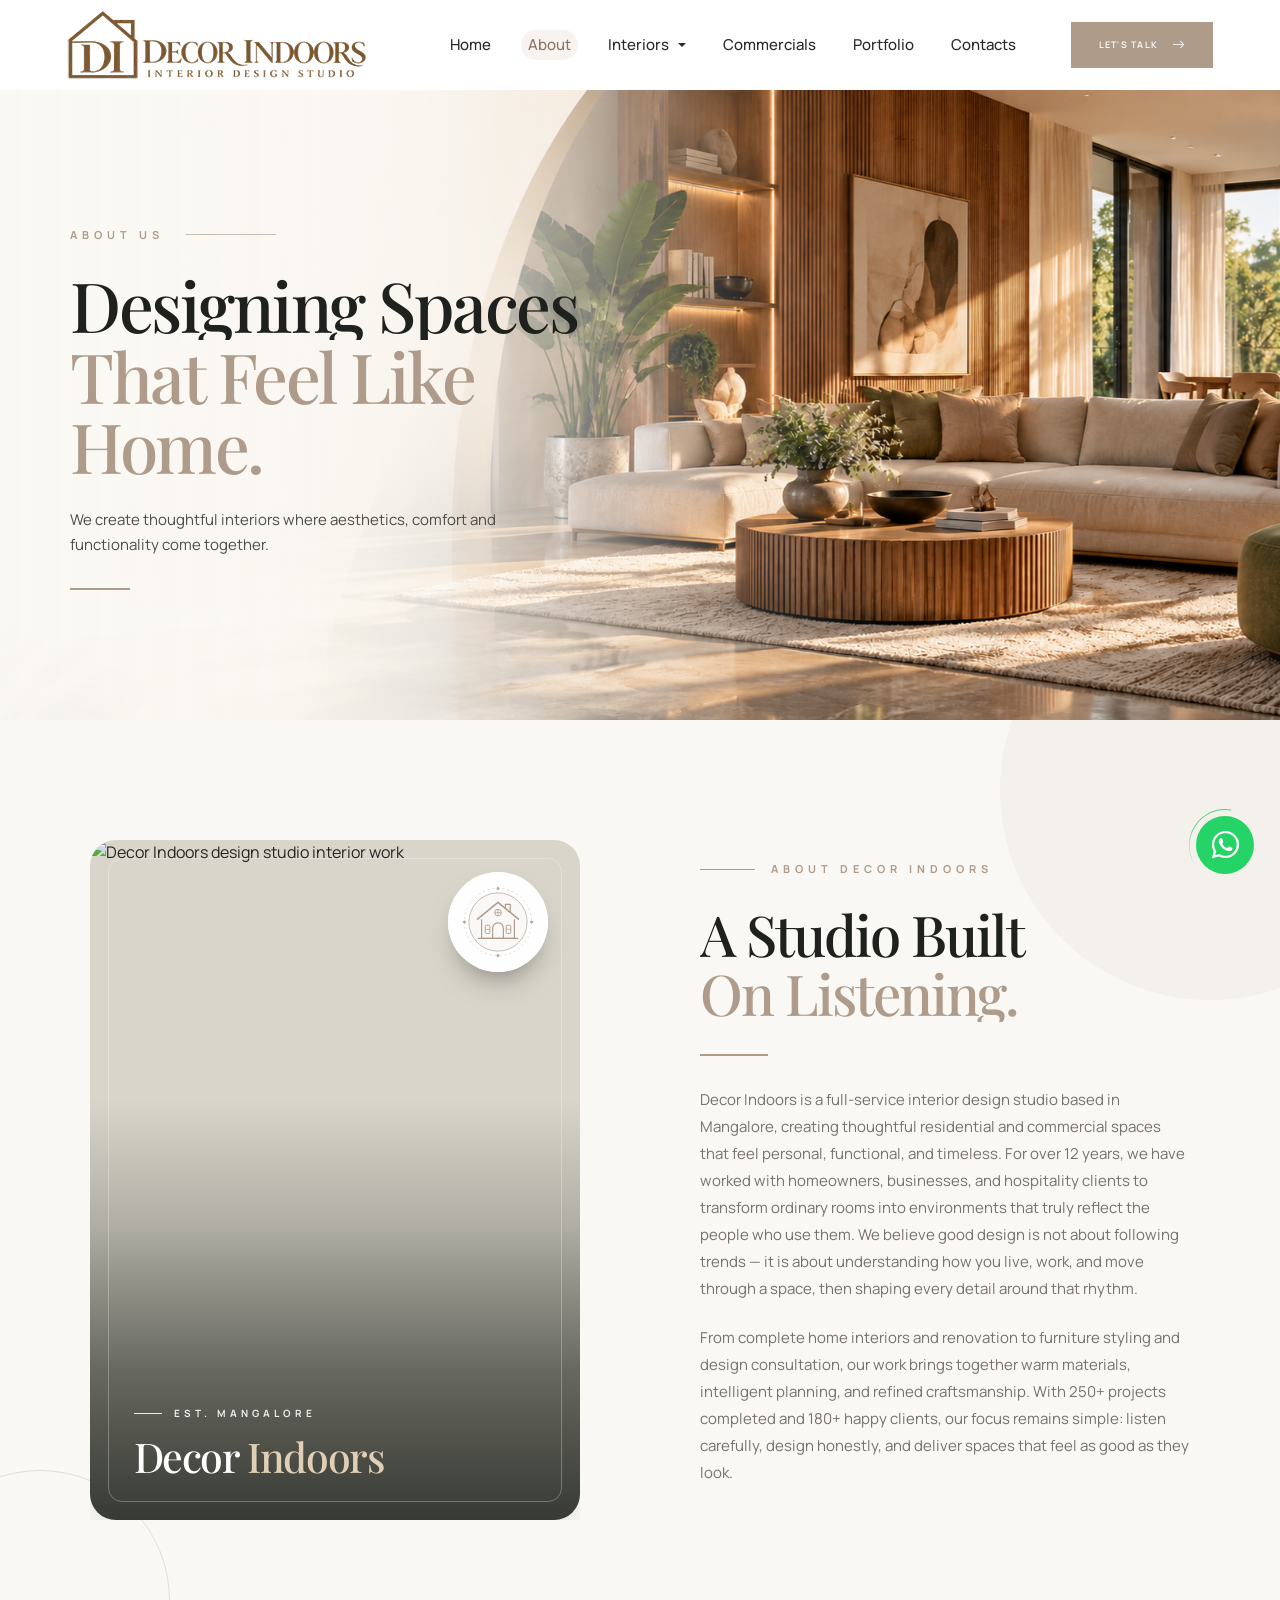
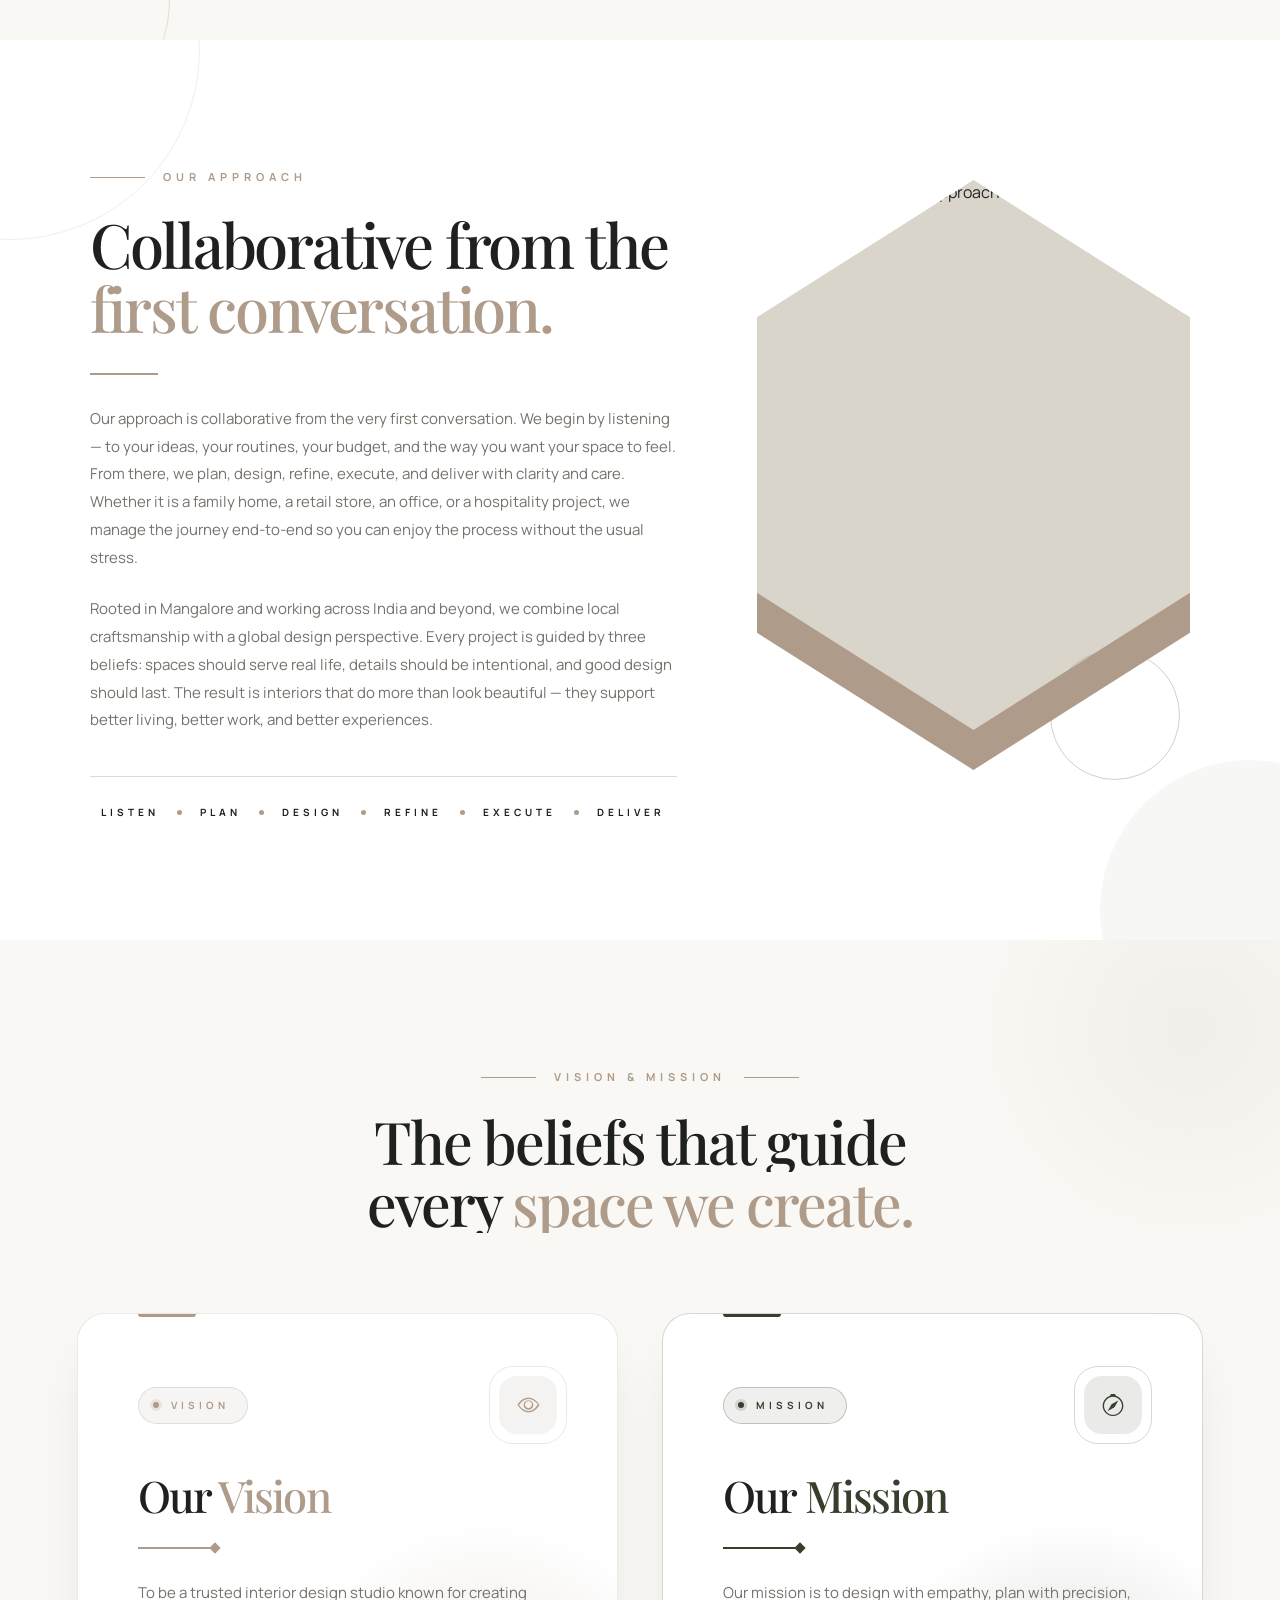
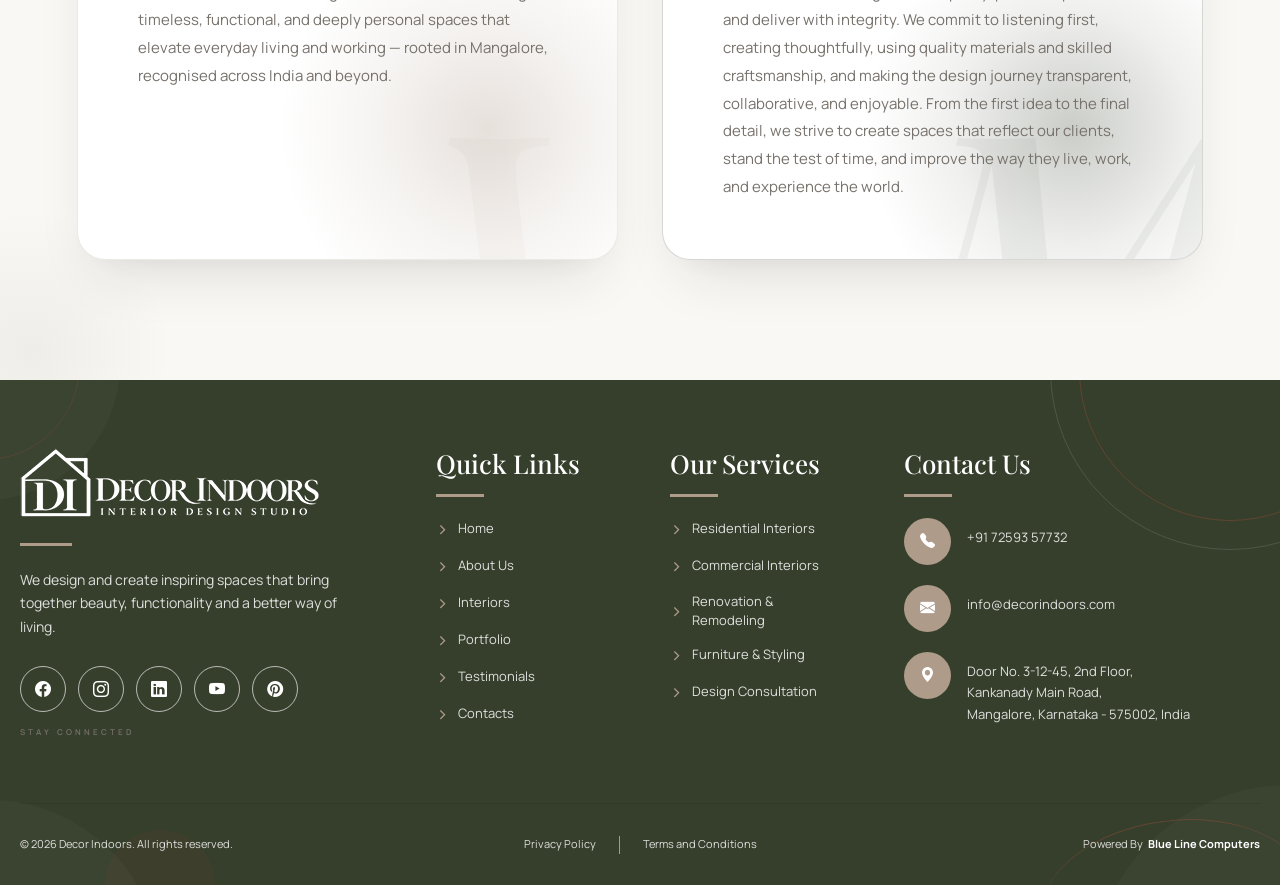
==== commit 8310a510: "updated" ====
--- a/decor-indoors-about-us.html
+++ b/decor-indoors-about-us.html
@@ -17,1495 +17,6 @@
     <link href="https://fonts.googleapis.com/css2?family=Manrope:wght@400;500;600;700&family=Playfair+Display:wght@400;500;600&display=swap" rel="stylesheet">
 
     <link rel="stylesheet" href="css/style.css">
-
-    <style>
-
-        :root {
-            --di-about-gap: 120px;
-            --di-about-wrap: 1360px;
-            --di-about-edge: 7%;
-            --di-about-visual-max: 520px;
-        }
-
-
-        /* =====================================================
-           HERO
-        ===================================================== */
-        .di-about-hero {
-            position: relative; width: 100%;
-            height: 70vh; min-height: 500px;
-            overflow: hidden; background: var(--di-dark);
-            isolation: isolate;
-        }
-
-        .di-about-hero-media {
-            display: block !important; position: absolute; inset: 0;
-            width: 100%; height: 100%; margin: 0; padding: 0; z-index: 0;
-        }
-
-        .di-about-hero-media img {
-            width: 100%; height: 100%; display: block;
-            object-fit: cover; object-position: center;
-            transform: scale(1.08);
-            animation: diAboutHeroZoom 2.6s cubic-bezier(.2, .75, .2, 1) forwards;
-        }
-
-        @keyframes diAboutHeroZoom { to { transform: scale(1); } }
-
-        .di-about-hero-overlay {
-            position: absolute; inset: 0; z-index: 2; pointer-events: none;
-            background: linear-gradient(90deg,
-                rgba(250, 248, 244, 0.97) 0%, rgba(250, 248, 244, 0.94) 22%,
-                rgba(250, 248, 244, 0.80) 35%, rgba(250, 248, 244, 0.48) 47%,
-                rgba(250, 248, 244, 0.16) 58%, rgba(250, 248, 244, 0) 70%);
-        }
-
-        .di-about-hero-inner {
-            position: relative; z-index: 3;
-            width: 100%; height: 100%;
-            max-width: 1500px; margin: 0 auto;
-            padding: 0 5.5%; display: flex; align-items: center;
-        }
-
-        .di-about-hero-content { 
-            /* max-width: 620px;  */
-            width: 100%; 
-            color: var(--di-dark); }
-
-        .di-about-hero-kicker {
-            display: inline-flex; align-items: center; gap: 22px;
-            margin-bottom: 26px; font-family: "Manrope", sans-serif;
-            font-size: 11px; font-weight: 700;
-            letter-spacing: 5px; text-transform: uppercase;
-            color: var(--di-brown); opacity: 0;
-            animation: diAboutFadeUp 0.9s cubic-bezier(.2, .8, .2, 1) 0.15s forwards;
-        }
-
-        .di-about-hero-kicker::after {
-            content: ""; display: block;
-            width: 90px; height: 1px; background: var(--di-brown);
-            opacity: 0.65; transform-origin: left center; transform: scaleX(0);
-            animation: diAboutLineGrow 1s cubic-bezier(.2, .8, .2, 1) 0.65s forwards;
-        }
-
-        .di-about-hero-title {
-            margin: 0; font-family: "Playfair Display", serif;
-            font-size: clamp(42px, 5.4vw, 82px);
-            font-weight: 500; line-height: 1.02;
-            letter-spacing: -2.5px; color: var(--di-dark);
-        }
-
-        .di-about-hero-title .line { display: block; overflow: hidden; }
-        .di-about-hero-title .line > span {
-            display: block;
-            transform: translateX(-105%);
-            animation: diAboutTitleRise 1.05s cubic-bezier(.2, .8, .2, 1) forwards;
-        }
-        .di-about-hero-title .line-1 > span { animation-delay: 0.30s; }
-        .di-about-hero-title .line-2 > span { animation-delay: 0.45s; }
-        .di-about-hero-title .line-3 > span { animation-delay: 0.60s; }
-        .di-about-hero-title .accent { color: var(--di-brown); }
-
-        .di-about-hero-text {
-            max-width: 470px; margin: 26px 0 0;
-            font-family: "Manrope", sans-serif;
-            font-size: 15px; font-weight: 400;
-            line-height: 1.7; color: #504b45; opacity: 0;
-            animation: diAboutFadeUp 0.9s cubic-bezier(.2, .8, .2, 1) 0.95s forwards;
-        }
-
-        .di-about-hero-line {
-            width: 60px; height: 2px; margin-top: 30px;
-            background: var(--di-brown);
-            transform-origin: left center; transform: scaleX(0);
-            animation: diAboutLineGrow 1s cubic-bezier(.2, .8, .2, 1) 1.15s forwards;
-        }
-
-        /* "Fade to the right" — elements arrive from the left */
-        @keyframes diAboutFadeUp {
-            from { opacity: 0; transform: translateX(-40px); }
-            to   { opacity: 1; transform: translateX(0); }
-        }
-
-        /* Title lines slide right into view from the left */
-        @keyframes diAboutTitleRise { to { transform: translateX(0); } }
-
-        /* Line draw stays horizontal */
-        @keyframes diAboutLineGrow  { to { transform: scaleX(1); } }
-
-        @media (max-width: 991.98px) {
-            .di-about-hero { min-height: 460px; }
-            .di-about-hero-inner { padding: 0 6%; }
-            .di-about-hero-content {
-                display: flex;
-                flex-direction:column;
-                align-items: center;
-            }
-            .di-about-hero-overlay {
-                background: linear-gradient(180deg,
-                    rgba(250, 248, 244, 0.30) 0%, rgba(250, 248, 244, 0.55) 30%,
-                    rgba(250, 248, 244, 0.88) 55%, rgba(250, 248, 244, 0.97) 100%);
-            }
-            .di-about-hero-title { letter-spacing: -1.6px; }
-            .di-about-hero-kicker { font-size: 10px; letter-spacing: 4px; gap: 16px; }
-            .di-about-hero-kicker::after { width: 60px; }
-
-
-            .di-about-story.is-in-view .di-about-story-caption {
-    opacity: 1;
-    transform: translateX(0);
-    display: flex;
-    flex-direction: column;
-    align-items: center;
-    width: 100%;
-    left: 0;
-    right: 0;
-}
-
-.di-about-story-content, .di-approach-content {
-    position: relative;
-    display: flex;
-    flex-direction: column;
-    align-items: center;
-}
-        }
-
-        @media (max-width: 575.98px) {
-            .di-about-hero { height: 70vh; min-height: 440px; }
-            .di-about-hero-inner { padding: 0 22px; align-items: flex-end; padding-bottom: 55px; }
-            .di-about-hero-overlay {
-                background: linear-gradient(180deg,
-                    rgba(250, 248, 244, 0.30) 0%, rgba(250, 248, 244, 0.55) 30%,
-                    rgba(250, 248, 244, 0.88) 55%, rgba(250, 248, 244, 0.97) 100%);
-            }
-            .di-about-hero-kicker { font-size: 9px; letter-spacing: 3.5px; gap: 12px; margin-bottom: 18px; }
-            .di-about-hero-kicker::after { width: 45px; }
-            .di-about-hero-title { font-size: 40px; letter-spacing: -1.2px; }
-            .di-about-hero-text { font-size: 13.5px; line-height: 1.7; margin-top: 18px; }
-            .di-about-hero-line { width: 48px; margin-top: 22px; }
-        }
-
-        @media (prefers-reduced-motion: reduce) {
-            .di-about-hero-media img, .di-about-hero-kicker,
-            .di-about-hero-kicker::after, .di-about-hero-title .line > span,
-            .di-about-hero-text, .di-about-hero-line {
-                animation: none !important; opacity: 1 !important; transform: none !important;
-            }
-        }
-
-
-        /* =========================================================
-           ABOUT STORY — EDITORIAL PORTRAIT CARD
-        ========================================================= */
-        .di-about-story {
-            position: relative; overflow: hidden;
-            padding: var(--di-about-gap) 0;
-            background: var(--di-cream);
-        }
-
-        .di-about-story::before {
-            content: ""; position: absolute; top: -140px; right: -140px;
-            width: 420px; height: 420px; border-radius: 50%;
-            background: rgba(174, 155, 138, 0.08); pointer-events: none;
-        }
-
-        .di-about-story::after {
-            content: ""; position: absolute; left: -90px; bottom: -90px;
-            width: 260px; height: 260px; border-radius: 50%;
-            border: 1px solid rgba(54, 62, 44, 0.14); pointer-events: none;
-        }
-
-        .di-about-story-wrap {
-            position: relative; z-index: 2;
-            max-width: var(--di-about-wrap);
-            margin: 0 auto;
-            padding: 0 var(--di-about-edge);
-            display: grid;
-            grid-template-columns: 1fr 1fr;
-            gap: var(--di-about-gap);
-            align-items: center;
-        }
-
-        .di-about-story-visual {
-            position: relative;
-            min-height: 680px;
-            max-width: var(--di-about-visual-max);
-            width: 100%;
-            overflow: hidden;
-            box-sizing: border-box;
-            cursor: pointer;
-        }
-
-        .di-about-story-media {
-            position: absolute;
-            inset: 0;
-            z-index: 1;
-            display: block !important;
-            margin: 0; padding: 0;
-            border-radius: 26px;
-            overflow: hidden;
-            background: #d9d5cb;
-
-            box-shadow: 0 30px 60px -30px rgba(37, 37, 37, 0.30);
-
-            clip-path: inset(0 0 100% 0);
-            transition:
-                clip-path 1.4s cubic-bezier(.2, .8, .2, 1),
-                box-shadow 0.6s cubic-bezier(.2, .8, .2, 1);
-        }
-
-        .di-about-story-media img {
-            width: 100%; height: 100%; display: block;
-            object-fit: cover; object-position: center;
-            transform: scale(1.15);
-            transition:
-                transform 1.8s cubic-bezier(.2, .8, .2, 1),
-                filter 0.6s ease;
-        }
-
-        .di-about-story.is-in-view .di-about-story-media {
-            clip-path: inset(0 0 0 0);
-        }
-
-        .di-about-story.is-in-view .di-about-story-media img {
-            transform: scale(1);
-        }
-
-        .di-about-story-media-shade {
-            position: absolute;
-            inset: 0;
-            z-index: 2;
-            pointer-events: none;
-            background: linear-gradient(
-                to top,
-                rgba(20, 25, 18, 0.82) 0%,
-                rgba(20, 25, 18, 0.58) 22%,
-                rgba(20, 25, 18, 0.20) 44%,
-                rgba(20, 25, 18, 0) 62%
-            );
-            transition: background 0.6s cubic-bezier(.2, .8, .2, 1);
-        }
-
-        .di-about-story-media-frame {
-            position: absolute;
-            inset: 18px;
-            z-index: 3;
-            border: 1px solid rgba(255, 255, 255, 0.28);
-            border-radius: 14px;
-            pointer-events: none;
-            opacity: 0;
-            transition:
-                opacity 1s ease 1s,
-                inset 0.6s cubic-bezier(.2, .8, .2, 1),
-                border-color 0.6s ease;
-        }
-
-        .di-about-story.is-in-view .di-about-story-media-frame {
-            opacity: 1;
-        }
-
-        /* Caption — arrives from LEFT */
-        .di-about-story-caption {
-            position: absolute;
-            left: 44px;
-            right: 120px;
-            bottom: 42px;
-            z-index: 5;
-            color: #ffffff;
-            opacity: 0;
-            transform: translateX(-50px);
-            transition:
-                opacity 1s cubic-bezier(.2, .8, .2, 1) 1.05s,
-                transform 0.9s cubic-bezier(.2, .8, .2, 1) 1.05s;
-        }
-
-        .di-about-story.is-in-view .di-about-story-caption {
-            opacity: 1;
-            transform: translateX(0);
-        }
-
-        .di-about-story-caption-kicker {
-            display: inline-flex;
-            align-items: center;
-            gap: 12px;
-            margin-bottom: 14px;
-            font-family: "Manrope", sans-serif;
-            font-size: 10px;
-            font-weight: 700;
-            letter-spacing: 4px;
-            text-transform: uppercase;
-            color: rgba(255, 255, 255, 0.88);
-            transition: letter-spacing 0.6s cubic-bezier(.2, .8, .2, 1);
-        }
-
-        .di-about-story-caption-kicker::before {
-            content: "";
-            display: block;
-            width: 28px;
-            height: 1px;
-            background: rgba(255, 255, 255, 0.88);
-            transition: width 0.6s cubic-bezier(.2, .8, .2, 1);
-        }
-
-        .di-about-story-caption-title {
-            margin: 0;
-            font-family: "Playfair Display", serif;
-            font-size: clamp(30px, 3.2vw, 42px);
-            font-weight: 500;
-            line-height: 1.04;
-            letter-spacing: -1.4px;
-            color: #ffffff;
-        }
-
-        .di-about-story-caption-title .accent {
-            color: #e0cfb6;
-        }
-
-        /* Badge — small scale reveal */
-        .di-about-story-badge {
-            position: absolute;
-            top: 32px;
-            right: 32px;
-            z-index: 5;
-            width: 100px;
-            height: 100px;
-            border-radius: 50%;
-            display: flex;
-            flex-direction: column;
-            align-items: center;
-            justify-content: center;
-
-            background: rgba(255, 255, 255, 0.97);
-            backdrop-filter: blur(10px);
-            -webkit-backdrop-filter: blur(10px);
-
-            box-shadow:
-                0 16px 30px -14px rgba(20, 25, 18, 0.55),
-                0 0 0 1px rgba(255, 255, 255, 0.5) inset;
-
-            opacity: 0;
-            transform: scale(0.7) rotate(-8deg);
-            transition:
-                opacity 0.9s cubic-bezier(.2, .8, .2, 1) 1.2s,
-                transform 0.55s cubic-bezier(.2, .8, .2, 1),
-                box-shadow 0.55s cubic-bezier(.2, .8, .2, 1);
-        }
-
-        .di-about-story.is-in-view .di-about-story-badge {
-            opacity: 1;
-            transform: scale(1) rotate(0deg);
-        }
-
-        .di-about-story-badge-emblem {
-            width: 82px;
-            height: 82px;
-            position: relative;
-            display: flex;
-            align-items: center;
-            justify-content: center;
-            color: var(--di-brown);
-            transition: color 0.45s ease, transform 0.55s cubic-bezier(.2, .8, .2, 1);
-        }
-
-        .di-about-story-badge-svg {
-            width: 100%;
-            height: 100%;
-            display: block;
-            overflow: visible;
-        }
-
-        .di-about-story-badge-ring {
-            transform-origin: 50px 50px;
-            transition: transform 1.2s cubic-bezier(.2, .8, .2, 1);
-        }
-
-        .di-about-story-badge-home {
-            transform-origin: 50px 50px;
-            transition: transform 0.55s cubic-bezier(.2, .8, .2, 1);
-        }
-
-        /* HOVER (unchanged) */
-        .di-about-story.is-in-view .di-about-story-visual:hover .di-about-story-media {
-            box-shadow:
-                0 40px 80px -30px rgba(37, 37, 37, 0.42),
-                0 0 0 1px rgba(174, 155, 138, 0.18);
-            transition:
-                box-shadow 0.6s cubic-bezier(.2, .8, .2, 1);
-        }
-
-        .di-about-story.is-in-view .di-about-story-visual:hover .di-about-story-media img {
-            transform: scale(1.06);
-            transition: transform 1.2s cubic-bezier(.2, .8, .2, 1);
-        }
-
-        .di-about-story.is-in-view .di-about-story-visual:hover .di-about-story-media-shade {
-            background: linear-gradient(
-                to top,
-                rgba(20, 25, 18, 0.90) 0%,
-                rgba(20, 25, 18, 0.68) 24%,
-                rgba(20, 25, 18, 0.24) 46%,
-                rgba(20, 25, 18, 0) 64%
-            );
-        }
-
-        .di-about-story.is-in-view .di-about-story-visual:hover .di-about-story-media-frame {
-            inset: 24px;
-            border-color: rgba(255, 255, 255, 0.55);
-        }
-
-        .di-about-story.is-in-view .di-about-story-visual:hover .di-about-story-caption {
-            transform: translateX(6px);
-        }
-
-        .di-about-story.is-in-view .di-about-story-visual:hover .di-about-story-caption-kicker {
-            letter-spacing: 4.5px;
-        }
-
-        .di-about-story.is-in-view .di-about-story-visual:hover .di-about-story-caption-kicker::before {
-            width: 40px;
-        }
-
-        .di-about-story.is-in-view .di-about-story-visual:hover .di-about-story-badge {
-            transform: scale(1.08) rotate(0deg);
-            box-shadow:
-                0 22px 40px -14px rgba(20, 25, 18, 0.65),
-                0 0 0 1px rgba(255, 255, 255, 0.7) inset;
-        }
-
-        .di-about-story.is-in-view .di-about-story-visual:hover .di-about-story-badge-emblem {
-            color: var(--di-brown-dark);
-        }
-
-        .di-about-story.is-in-view .di-about-story-visual:hover .di-about-story-badge-ring {
-            transform: rotate(45deg);
-        }
-
-        .di-about-story.is-in-view .di-about-story-visual:hover .di-about-story-badge-home {
-            transform: scale(1.05);
-        }
-
-
-        /* ---------------- CONTENT COLUMN ---------------- */
-        .di-about-story-content { position: relative; }
-
-        .di-about-story-kicker {
-            display: inline-flex; align-items: center; gap: 16px;
-            margin-bottom: 26px; color: var(--di-brown);
-            font-family: "Manrope", sans-serif;
-            font-size: 11px; font-weight: 700;
-            letter-spacing: 5px; text-transform: uppercase;
-        }
-
-        .di-about-story-kicker span {
-            display: block; width: 55px; height: 1px;
-            background: var(--di-brown);
-            transform-origin: left center; transform: scaleX(0);
-            transition: transform 1s cubic-bezier(.2,.8,.2,1) 0.35s;
-        }
-
-        .di-about-story.is-in-view .di-about-story-kicker span {
-            transform: scaleX(1);
-        }
-
-        .di-about-story-title {
-            margin: 0; font-family: "Playfair Display", serif;
-            font-size: clamp(42px, 4.4vw, 66px);
-            font-weight: 500; line-height: 1.05;
-            letter-spacing: -2px; color: var(--di-dark);
-        }
-
-        .di-about-story-title .line { display: block; overflow: hidden; }
-        .di-about-story-title .line > span {
-            display: block;
-            transform: translateX(-105%);
-            transition: transform 1.05s cubic-bezier(.2,.8,.2,1);
-        }
-        .di-about-story.is-in-view .di-about-story-title .line-1 > span {
-            transform: translateX(0); transition-delay: 0.25s;
-        }
-        .di-about-story.is-in-view .di-about-story-title .line-2 > span {
-            transform: translateX(0); transition-delay: 0.40s;
-        }
-
-        .di-about-story-title .accent { color: var(--di-brown); }
-
-        .di-about-story-divider {
-            width: 68px; height: 2px; margin: 32px 0 30px;
-            background: var(--di-brown);
-            transform-origin: left center; transform: scaleX(0);
-            transition: transform 1.1s cubic-bezier(.2,.8,.2,1) 0.75s;
-        }
-
-        .di-about-story.is-in-view .di-about-story-divider { transform: scaleX(1); }
-
-        /* Text — arrives from LEFT */
-        .di-about-story-text {
-            max-width: 580px; margin: 0 0 22px;
-            font-family: "Manrope", sans-serif;
-            font-size: 15px; font-weight: 400;
-            line-height: 1.8; color: var(--di-muted);
-            opacity: 0; transform: translateX(-40px);
-            transition:
-                opacity 0.9s cubic-bezier(.2,.8,.2,1),
-                transform 0.9s cubic-bezier(.2,.8,.2,1);
-        }
-
-        .di-about-story.is-in-view .di-about-story-text:nth-of-type(1) {
-            opacity: 1; transform: translateX(0); transition-delay: 0.85s;
-        }
-        .di-about-story.is-in-view .di-about-story-text:nth-of-type(2) {
-            opacity: 1; transform: translateX(0); transition-delay: 1.0s;
-        }
-
-
-        /* ---------------- STATS ---------------- */
-        .di-about-story-stats {
-            display: grid;
-            grid-template-columns: repeat(3, 1fr);
-            gap: 30px;
-            margin-top: 50px;
-            padding-top: 40px;
-            border-top: 1px solid var(--di-border);
-        }
-
-        /* Stats — arrive from LEFT */
-        .di-about-story-stat {
-            position: relative;
-            opacity: 0; transform: translateX(-40px);
-            transition:
-                opacity 0.85s cubic-bezier(.2,.8,.2,1),
-                transform 0.85s cubic-bezier(.2,.8,.2,1);
-        }
-
-        .di-about-story-stat:not(:last-child)::after {
-            content: "";
-            position: absolute;
-            right: -15px;
-            top: 6px;
-            bottom: 6px;
-            width: 1px;
-            background: var(--di-border);
-        }
-
-        .di-about-story.is-in-view .di-about-story-stat:nth-child(1) {
-            opacity: 1; transform: translateX(0); transition-delay: 1.15s;
-        }
-        .di-about-story.is-in-view .di-about-story-stat:nth-child(2) {
-            opacity: 1; transform: translateX(0); transition-delay: 1.28s;
-        }
-        .di-about-story.is-in-view .di-about-story-stat:nth-child(3) {
-            opacity: 1; transform: translateX(0); transition-delay: 1.41s;
-        }
-
-        .di-about-story-stat-number {
-            display: block;
-            font-family: "Playfair Display", serif;
-            font-size: clamp(34px, 3.2vw, 46px);
-            font-weight: 500;
-            line-height: 1;
-            letter-spacing: -1px;
-            color: var(--di-brown);
-            opacity: 0.35;
-            transform: scale(0.92);
-            transform-origin: left center;
-            transition:
-                opacity 0.5s ease,
-                transform 0.5s cubic-bezier(.2, .8, .2, 1),
-                text-shadow 0.6s ease;
-        }
-
-        .di-about-story-stat:nth-child(2) .di-about-story-stat-number {
-            color: var(--di-green);
-        }
-
-        .di-about-story-stat-number.is-counting {
-            opacity: 1;
-            transform: scale(1.06);
-            text-shadow: 0 0 22px rgba(174, 155, 138, 0.35);
-        }
-        .di-about-story-stat:nth-child(2) .di-about-story-stat-number.is-counting {
-            text-shadow: 0 0 22px rgba(54, 62, 44, 0.28);
-        }
-
-        .di-about-story-stat-number.is-complete {
-            opacity: 1;
-            transform: scale(1);
-            text-shadow: 0 0 0 rgba(0, 0, 0, 0);
-            animation: diStatSettle 0.55s cubic-bezier(.2, .8, .2, 1);
-        }
-
-        @keyframes diStatSettle {
-            0%   { transform: scale(1); }
-            45%  { transform: scale(1.08); }
-            100% { transform: scale(1); }
-        }
-
-        .di-about-story-stat-label {
-            display: block;
-            margin-top: 12px;
-            font-family: "Manrope", sans-serif;
-            font-size: 10px;
-            font-weight: 700;
-            letter-spacing: 3px;
-            text-transform: uppercase;
-            color: var(--di-dark);
-            line-height: 1.5;
-        }
-
-
-        /* ---------------- RESPONSIVE — TABLET ---------------- */
-        @media (max-width: 1199.98px) {
-            .di-about-story { padding: 90px 0; }
-
-            .di-about-story-wrap {
-                grid-template-columns: 1fr;
-                gap: 70px;
-                padding: 0 6%;
-                max-width: 720px;
-            }
-
-            .di-about-story-visual {
-                min-height: 620px;
-                max-width: 620px;
-                width: 100%;
-                margin: 0 auto;
-            }
-
-            .di-about-story-media { border-radius: 24px; }
-
-            .di-about-story-title {
-                font-size: clamp(40px, 6vw, 58px);
-                letter-spacing: -1.6px;
-            }
-        }
-
-        /* ---------------- RESPONSIVE — MOBILE ---------------- */
-        @media (max-width: 575.98px) {
-            .di-about-story { padding: 70px 0; }
-            .di-about-story-wrap { padding: 0 22px; gap: 55px; }
-
-            .di-about-story-visual { min-height: 500px; }
-
-            .di-about-story-media { border-radius: 20px; }
-
-            .di-about-story-media-frame {
-                inset: 12px;
-                border-radius: 10px;
-            }
-
-            .di-about-story-caption {
-                left: 24px;
-                right: 90px;
-                bottom: 24px;
-            }
-
-            .di-about-story-caption-kicker {
-                font-size: 8.5px;
-                letter-spacing: 3px;
-                gap: 9px;
-                margin-bottom: 10px;
-            }
-            .di-about-story-caption-kicker::before { width: 20px; }
-
-            .di-about-story-caption-title {
-                font-size: 26px;
-                letter-spacing: -1px;
-            }
-
-            .di-about-story-badge {
-                top: 20px;
-                right: 20px;
-                width: 74px;
-                height: 74px;
-            }
-            .di-about-story-badge-emblem {
-                width: 62px;
-                height: 62px;
-            }
-
-            .di-about-story-kicker { font-size: 9.5px; letter-spacing: 4px; gap: 12px; margin-bottom: 20px; }
-            .di-about-story-kicker span { width: 40px; }
-            .di-about-story-title { font-size: 36px; letter-spacing: -1.2px; }
-            .di-about-story-divider { margin: 24px 0 22px; width: 54px; }
-            .di-about-story-text { font-size: 13.5px; line-height: 1.75; margin-bottom: 18px; }
-
-            .di-about-story-stats {
-                grid-template-columns: repeat(3, 1fr);
-                gap: 14px;
-                margin-top: 38px;
-                padding-top: 30px;
-            }
-            .di-about-story-stat:not(:last-child)::after { right: -7px; }
-            .di-about-story-stat-number { font-size: 26px; }
-            .di-about-story-stat-label { font-size: 8px; letter-spacing: 1.6px; margin-top: 8px; }
-
-            .di-about-story.is-in-view .di-about-story-visual:hover .di-about-story-media-frame {
-                inset: 12px;
-                border-color: rgba(255, 255, 255, 0.28);
-            }
-            .di-about-story.is-in-view .di-about-story-visual:hover .di-about-story-caption {
-                transform: translateX(0);
-            }
-        }
-
-
-        @media (prefers-reduced-motion: reduce) {
-            .di-about-story-media, .di-about-story-media img,
-            .di-about-story-media-shade, .di-about-story-media-frame,
-            .di-about-story-caption, .di-about-story-badge,
-            .di-about-story-kicker span,
-            .di-about-story-title .line > span, .di-about-story-divider,
-            .di-about-story-text, .di-about-story-stat {
-                transition: none !important; animation: none !important;
-                clip-path: none !important; transform: none !important; opacity: 1 !important;
-            }
-            .di-about-story-stat-number {
-                opacity: 1 !important; transform: none !important;
-                animation: none !important; text-shadow: none !important;
-            }
-        }
-
-
-        /* =========================================================
-           OUR APPROACH
-        ========================================================= */
-        .di-approach-section {
-            position: relative; overflow: hidden;
-            padding: var(--di-about-gap) 0;
-            background: var(--di-white);
-        }
-
-        .di-approach-section::before {
-            content: ""; position: absolute; left: -180px; top: -180px;
-            width: 380px; height: 380px; border-radius: 50%;
-            border: 1px solid rgba(174, 155, 138, 0.18);
-            pointer-events: none; z-index: 0;
-        }
-
-        .di-approach-section::after {
-            content: ""; position: absolute; right: -120px; bottom: -120px;
-            width: 300px; height: 300px; border-radius: 50%;
-            background: rgba(54, 62, 44, 0.04);
-            pointer-events: none; z-index: 0;
-        }
-
-        /* CHANGED: grid columns give the text column more width,
-           and the gap is reduced so the nowrap heading fits comfortably. */
-        .di-approach-wrap {
-            position: relative; z-index: 2;
-            max-width: var(--di-about-wrap);
-            margin: 0 auto;
-            padding: 0 var(--di-about-edge);
-            display: grid;
-            grid-template-columns: 1.15fr 0.85fr;
-            gap: 80px;
-            align-items: center;
-        }
-
-        .di-approach-visual {
-            position: relative;
-            min-height: 660px;
-            max-width: var(--di-about-visual-max);
-            width: 100%;
-            box-sizing: border-box;
-            overflow: hidden;
-        }
-
-        .di-approach-hex-bg {
-            position: absolute;
-            left: 0; top: 60px;
-            right: 0;
-            height: 550px;
-            background: var(--di-brown);
-            clip-path: polygon(50% 0%, 100% 25%, 100% 75%, 50% 100%, 0% 75%, 0% 25%);
-            opacity: 0;
-            transform: translate(-30px, 30px) scale(.94);
-            transition:
-                opacity 1.2s cubic-bezier(.2, .8, .2, 1) 0.1s,
-                transform 1.4s cubic-bezier(.2, .8, .2, 1) 0.1s;
-            z-index: 1;
-        }
-
-        .di-approach-section.is-in-view .di-approach-hex-bg {
-            opacity: 1; transform: translate(0, 0) scale(1);
-        }
-
-        .di-approach-hex-media {
-            position: absolute;
-            left: 0; top: 20px;
-            right: 0;
-            height: 550px;
-            display: block !important; margin: 0; padding: 0;
-            clip-path: polygon(50% 0%, 100% 25%, 100% 75%, 50% 100%, 0% 75%, 0% 25%);
-            overflow: hidden;
-            background: #d9d5cb;
-            opacity: 0;
-            transform: scale(.82) rotate(3deg);
-            transform-origin: center center;
-            transition:
-                opacity 1.1s cubic-bezier(.2, .8, .2, 1) 0.15s,
-                transform 1.4s cubic-bezier(.2, .8, .2, 1) 0.15s;
-            z-index: 2;
-        }
-
-        .di-approach-section.is-in-view .di-approach-hex-media {
-            opacity: 1; transform: scale(1) rotate(0deg);
-        }
-
-        .di-approach-hex-media img {
-            width: 100%; height: 100%; display: block;
-            object-fit: cover; object-position: center;
-            transform: scale(1.15);
-            transition: transform 2s cubic-bezier(.2, .8, .2, 1) 0.4s;
-        }
-
-        .di-approach-section.is-in-view .di-approach-hex-media img {
-            transform: scale(1);
-        }
-
-        .di-approach-ring {
-            position: absolute;
-            right: 10px; bottom: 40px;
-            z-index: 3;
-            width: 130px; height: 130px;
-            border-radius: 50%;
-            border: 1px solid var(--di-brown);
-            opacity: 0; transform: scale(.7);
-            transition:
-                opacity 1.2s cubic-bezier(.2, .8, .2, 1) 0.55s,
-                transform 1.2s cubic-bezier(.2, .8, .2, 1) 0.55s;
-        }
-
-        .di-approach-section.is-in-view .di-approach-ring {
-            opacity: 0.5; transform: scale(1);
-        }
-
-        /* Dots — arrive from LEFT */
-        .di-approach-dots {
-            position: absolute;
-            top: 20px; left: 20px;
-            z-index: 4;
-            display: flex; flex-direction: column; gap: 10px;
-            opacity: 0; transform: translateX(-20px);
-            transition:
-                opacity 1s cubic-bezier(.2, .8, .2, 1) 0.75s,
-                transform 1s cubic-bezier(.2, .8, .2, 1) 0.75s;
-        }
-
-        .di-approach-section.is-in-view .di-approach-dots {
-            opacity: 1; transform: translateX(0);
-        }
-
-        .di-approach-dots span {
-            width: 9px; height: 9px; border-radius: 50%;
-            background: var(--di-brown);
-        }
-
-        .di-approach-dots span:nth-child(2) { background: var(--di-green); }
-        .di-approach-dots span:nth-child(3) {
-            background: transparent; border: 1px solid var(--di-brown);
-        }
-
-        .di-approach-content { position: relative; }
-
-        .di-approach-kicker {
-            display: inline-flex; align-items: center; gap: 18px;
-            margin-bottom: 26px; color: var(--di-brown);
-            font-family: "Manrope", sans-serif;
-            font-size: 11px; font-weight: 700;
-            letter-spacing: 5px; text-transform: uppercase;
-        }
-
-        .di-approach-kicker span {
-            display: block; width: 55px; height: 1px;
-            background: var(--di-brown);
-            transform-origin: left center; transform: scaleX(0);
-            transition: transform 1s cubic-bezier(.2, .8, .2, 1) 0.35s;
-        }
-
-        .di-approach-section.is-in-view .di-approach-kicker span {
-            transform: scaleX(1);
-        }
-
-        .di-approach-title {
-            margin: 0; font-family: "Playfair Display", serif;
-            font-size: clamp(40px, 4.8vw, 72px);
-            font-weight: 500; line-height: 1.05;
-            letter-spacing: -2.2px; color: var(--di-dark);
-        }
-
-        .di-approach-title .line { display: block; overflow: hidden; }
-
-        /* CHANGED: white-space: nowrap keeps each title line on a single
-           line so "Collaborative from the" stays together and
-           "first conversation." sits directly below it. */
-        .di-approach-title .line > span {
-            display: block;
-            white-space: nowrap;
-            transform: translateX(-105%);
-            transition: transform 1.05s cubic-bezier(.2, .8, .2, 1);
-        }
-        .di-approach-section.is-in-view .di-approach-title .line-1 > span {
-            transform: translateX(0); transition-delay: 0.25s;
-        }
-        .di-approach-section.is-in-view .di-approach-title .line-2 > span {
-            transform: translateX(0); transition-delay: 0.40s;
-        }
-        .di-approach-title .accent { color: var(--di-brown); }
-
-        .di-approach-divider {
-            width: 68px; height: 2px; margin: 32px 0 30px;
-            background: var(--di-brown);
-            transform-origin: left center; transform: scaleX(0);
-            transition: transform 1.1s cubic-bezier(.2, .8, .2, 1) 0.75s;
-        }
-        .di-approach-section.is-in-view .di-approach-divider {
-            transform: scaleX(1);
-        }
-
-        /* Text — arrives from LEFT */
-        .di-approach-text {
-            max-width: 620px; margin: 0 0 24px;
-            font-family: "Manrope", sans-serif;
-            font-size: 15px; font-weight: 400;
-            line-height: 1.85; color: var(--di-muted);
-            opacity: 0; transform: translateX(-40px);
-            transition:
-                opacity 0.9s cubic-bezier(.2, .8, .2, 1),
-                transform 0.9s cubic-bezier(.2, .8, .2, 1);
-        }
-        .di-approach-section.is-in-view .di-approach-text:nth-of-type(1) {
-            opacity: 1; transform: translateX(0); transition-delay: 0.85s;
-        }
-        .di-approach-section.is-in-view .di-approach-text:nth-of-type(2) {
-            opacity: 1; transform: translateX(0); transition-delay: 1.02s;
-        }
-
-        /* Keywords — arrive from LEFT */
-        .di-approach-keywords {
-            display: flex; 
-            align-items: center;
-            justify-content: center; 
-            flex-wrap: wrap;
-            gap: 18px; margin-top: 42px; padding-top: 28px;
-            border-top: 1px solid var(--di-border);
-            opacity: 0; transform: translateX(-40px);
-            transition:
-                opacity 0.9s cubic-bezier(.2, .8, .2, 1) 1.2s,
-                transform 0.9s cubic-bezier(.2, .8, .2, 1) 1.2s;
-        }
-        .di-approach-section.is-in-view .di-approach-keywords {
-            opacity: 1; transform: translateX(0);
-        }
-
-        .di-approach-keyword {
-            font-family: "Manrope", sans-serif;
-            font-size: 10px; font-weight: 700;
-            letter-spacing: 4px; text-transform: uppercase;
-            color: var(--di-dark);
-        }
-
-        .di-approach-keyword-dot {
-            width: 5px; height: 5px; border-radius: 50%;
-            background: var(--di-brown); flex-shrink: 0;
-        }
-
-        @media (max-width: 991.98px) {
-            .di-approach-section { padding: 90px 0; }
-            .di-approach-wrap {
-                grid-template-columns: 1fr;
-                gap: 70px;
-                padding: 0 6%;
-            }
-            .di-approach-visual {
-                min-height: 620px;
-                max-width: 560px;
-                margin: 0 auto;
-                width: 100%;
-            }
-            .di-approach-hex-media,
-            .di-approach-hex-bg { height: 510px; }
-            .di-approach-title { letter-spacing: -1.5px; }
-        }
-
-        @media (max-width: 575.98px) {
-            .di-approach-section { padding: 70px 0; }
-            .di-approach-wrap { padding: 0 22px; gap: 55px; }
-            .di-approach-visual { min-height: 460px; }
-            .di-approach-hex-media,
-            .di-approach-hex-bg { height: 400px; }
-            .di-approach-hex-media { top: 18px; }
-            .di-approach-hex-bg { top: 50px; }
-            .di-approach-ring { right: 8px; bottom: 26px; width: 88px; height: 88px; }
-            .di-approach-dots { top: 12px; left: 12px; gap: 7px; }
-            .di-approach-dots span { width: 7px; height: 7px; }
-            .di-approach-kicker { font-size: 9.5px; letter-spacing: 4px; gap: 12px; margin-bottom: 20px; }
-            .di-approach-kicker span { width: 40px; }
-            .di-approach-title { font-size: 34px; letter-spacing: -1.2px; }
-            .di-approach-divider { margin: 24px 0 22px; width: 54px; }
-            .di-approach-text { font-size: 13.5px; line-height: 1.8; margin-bottom: 18px; }
-            .di-approach-keywords { gap: 12px; margin-top: 30px; padding-top: 22px; }
-            .di-approach-keyword { font-size: 8.5px; letter-spacing: 2.8px; }
-            .di-approach-keyword-dot { width: 4px; height: 4px; }
-        }
-
-        @media (prefers-reduced-motion: reduce) {
-            .di-approach-hex-bg, .di-approach-hex-media, .di-approach-hex-media img,
-            .di-approach-ring, .di-approach-dots, .di-approach-kicker span,
-            .di-approach-title .line > span, .di-approach-divider,
-            .di-approach-text, .di-approach-keywords {
-                transition: none !important; transform: none !important; opacity: 1 !important;
-            }
-        }
-
-
-        /* =========================================================
-           VISION & MISSION
-        ========================================================= */
-        .di-vm-section {
-            position: relative; overflow: hidden;
-            padding: var(--di-about-gap) 0;
-            background: var(--di-cream);
-        }
-
-        .di-vm-section::before {
-            content: ""; position: absolute; top: -160px; right: -160px;
-            width: 500px; height: 500px; border-radius: 50%;
-            background: radial-gradient(circle,
-                rgba(174, 155, 138, 0.10) 0%,
-                rgba(174, 155, 138, 0) 62%);
-            pointer-events: none;
-        }
-
-        .di-vm-section::after {
-            content: ""; position: absolute; left: -130px; bottom: -130px;
-            width: 320px; height: 320px; border-radius: 50%;
-            background: radial-gradient(circle,
-                rgba(54, 62, 44, 0.06) 0%,
-                rgba(54, 62, 44, 0) 62%);
-            pointer-events: none;
-        }
-
-        .di-vm-wrap {
-            position: relative; z-index: 2;
-            max-width: 1320px; margin: 0 auto; padding: 0 6%;
-        }
-
-        .di-vm-head {
-            max-width: 780px; margin: 0 auto 80px; text-align: center;
-        }
-
-        .di-vm-kicker {
-            display: inline-flex; align-items: center; gap: 18px;
-            margin-bottom: 24px; color: var(--di-brown);
-            font-family: "Manrope", sans-serif;
-            font-size: 11px; font-weight: 700;
-            letter-spacing: 5px; text-transform: uppercase;
-        }
-
-        .di-vm-kicker::before,
-        .di-vm-kicker::after {
-            content: ""; display: block;
-            width: 55px; height: 1px; background: var(--di-brown);
-            transform-origin: center center; transform: scaleX(0);
-            transition: transform 1s cubic-bezier(.2, .8, .2, 1) 0.35s;
-        }
-
-        .di-vm-section.is-in-view .di-vm-kicker::before,
-        .di-vm-section.is-in-view .di-vm-kicker::after {
-            transform: scaleX(1);
-        }
-
-        .di-vm-title {
-            margin: 0; font-family: "Playfair Display", serif;
-            font-size: clamp(38px, 4.6vw, 68px);
-            font-weight: 500; line-height: 1.05;
-            letter-spacing: -2px; color: var(--di-dark);
-        }
-
-        .di-vm-title .line { display: block; overflow: hidden; }
-        .di-vm-title .line > span {
-            display: block;
-            transform: translateX(-105%);
-            transition: transform 1.05s cubic-bezier(.2, .8, .2, 1);
-        }
-        .di-vm-section.is-in-view .di-vm-title .line-1 > span {
-            transform: translateX(0); transition-delay: 0.25s;
-        }
-        .di-vm-section.is-in-view .di-vm-title .line-2 > span {
-            transform: translateX(0); transition-delay: 0.40s;
-        }
-        .di-vm-title .accent { color: var(--di-brown); }
-
-        .di-vm-grid {
-            display: grid;
-            grid-template-columns: 1fr 1fr;
-            gap: 44px;
-        }
-
-        /* Cards — arrive from LEFT */
-        .di-vm-card {
-            position: relative;
-            padding: 62px 60px 58px 60px;
-            border-radius: 28px;
-            overflow: hidden;
-            isolation: isolate;
-            background: #ffffff;
-            border: 1px solid rgba(174, 155, 138, 0.22);
-            box-shadow:
-                0 30px 60px -22px rgba(37, 37, 37, 0.14),
-                0 14px 26px -18px rgba(37, 37, 37, 0.06);
-            opacity: 0;
-            transform: translateX(-50px);
-            transition:
-                opacity 1s cubic-bezier(.2, .8, .2, 1),
-                transform 1s cubic-bezier(.2, .8, .2, 1),
-                box-shadow 0.5s cubic-bezier(.2, .8, .2, 1),
-                border-color 0.5s ease;
-        }
-
-        .di-vm-card:nth-child(2) { border-color: rgba(54, 62, 44, 0.20); }
-
-        .di-vm-section.is-in-view .di-vm-card:nth-child(1) {
-            opacity: 1; transform: translateX(0);
-            transition-delay: 0.65s, 0.65s, 0s, 0s;
-        }
-        .di-vm-section.is-in-view .di-vm-card:nth-child(2) {
-            opacity: 1; transform: translateX(0);
-            transition-delay: 0.85s, 0.85s, 0s, 0s;
-        }
-
-        .di-vm-card::before {
-            content: "";
-            position: absolute;
-            right: -80px; bottom: -80px;
-            width: 420px; height: 420px;
-            border-radius: 50%;
-            background: radial-gradient(circle,
-                rgba(174, 155, 138, 0.30) 0%,
-                rgba(174, 155, 138, 0.10) 40%,
-                rgba(174, 155, 138, 0) 70%);
-            pointer-events: none;
-            z-index: 0;
-        }
-
-        .di-vm-card:nth-child(2)::before {
-            background: radial-gradient(circle,
-                rgba(54, 62, 44, 0.26) 0%,
-                rgba(54, 62, 44, 0.08) 40%,
-                rgba(54, 62, 44, 0) 70%);
-        }
-
-        .di-vm-card::after {
-            content: "";
-            position: absolute;
-            top: 0; left: 60px;
-            width: 58px; height: 3px;
-            border-radius: 0 0 3px 3px;
-            background: var(--di-brown);
-            z-index: 5;
-            transform-origin: left center;
-            transition: width 0.55s cubic-bezier(.2, .8, .2, 1), background 0.4s ease;
-        }
-
-        .di-vm-card:nth-child(2)::after { background: var(--di-green); }
-
-        .di-vm-card-letter {
-            position: absolute;
-            right: -34px; bottom: -140px;
-            font-family: "Playfair Display", serif;
-            font-size: 400px; font-weight: 500;
-            font-style: italic; line-height: 0.72;
-            letter-spacing: -16px;
-            color: var(--di-brown);
-            opacity: 0.05;
-            pointer-events: none; z-index: 0;
-            user-select: none;
-            transition: opacity 0.6s ease, transform 0.8s cubic-bezier(.2, .8, .2, 1);
-        }
-
-        .di-vm-card:nth-child(2) .di-vm-card-letter { color: var(--di-green); }
-
-        .di-vm-card-top {
-            position: relative; z-index: 2;
-            display: flex; align-items: center;
-            justify-content: space-between;
-            gap: 20px; margin-bottom: 38px;
-        }
-
-        /* Kicker — already arrives from LEFT */
-        .di-vm-card-kicker {
-            display: inline-flex; align-items: center; gap: 12px;
-            padding: 10px 18px 10px 14px;
-            border-radius: 40px;
-            background: rgba(174, 155, 138, 0.10);
-            border: 1px solid rgba(174, 155, 138, 0.28);
-            font-family: "Manrope", sans-serif;
-            font-size: 10px; font-weight: 700;
-            letter-spacing: 4px; text-transform: uppercase;
-            color: var(--di-brown);
-            opacity: 0; transform: translateX(-20px);
-            transition:
-                opacity 0.9s cubic-bezier(.2, .8, .2, 1),
-                transform 0.9s cubic-bezier(.2, .8, .2, 1),
-                background 0.45s ease,
-                border-color 0.45s ease,
-                color 0.45s ease;
-        }
-
-        .di-vm-card:nth-child(2) .di-vm-card-kicker {
-            background: rgba(54, 62, 44, 0.08);
-            border-color: rgba(54, 62, 44, 0.26);
-            color: var(--di-green);
-        }
-
-        .di-vm-card:nth-child(1) .di-vm-card-kicker { transition-delay: 1s, 1s, 0s, 0s, 0s; }
-        .di-vm-card:nth-child(2) .di-vm-card-kicker { transition-delay: 1.15s, 1.15s, 0s, 0s, 0s; }
-
-        .di-vm-section.is-in-view .di-vm-card-kicker {
-            opacity: 1; transform: translateX(0);
-        }
-
-        .di-vm-card-kicker-dot {
-            width: 6px; height: 6px; border-radius: 50%;
-            background: var(--di-brown); flex-shrink: 0;
-            box-shadow: 0 0 0 3px rgba(174, 155, 138, 0.20);
-        }
-
-        .di-vm-card:nth-child(2) .di-vm-card-kicker-dot {
-            background: var(--di-green);
-            box-shadow: 0 0 0 3px rgba(54, 62, 44, 0.16);
-        }
-
-        .di-vm-card-icon {
-            position: relative;
-            display: flex; align-items: center; justify-content: center;
-            width: 58px; height: 58px;
-            border-radius: 18px;
-            background: rgba(174, 155, 138, 0.12);
-            color: var(--di-brown);
-            font-size: 22px; flex-shrink: 0;
-            opacity: 0; transform: scale(0.7) rotate(-8deg);
-            transition:
-                opacity 0.9s cubic-bezier(.2, .8, .2, 1),
-                transform 0.5s cubic-bezier(.2, .8, .2, 1),
-                background 0.4s ease,
-                color 0.4s ease,
-                box-shadow 0.4s ease;
-        }
-
-        .di-vm-card-icon::before {
-            content: "";
-            position: absolute; inset: -10px;
-            border-radius: 24px;
-            border: 1px solid rgba(174, 155, 138, 0.22);
-            pointer-events: none;
-            transition:
-                inset 0.55s cubic-bezier(.2, .8, .2, 1),
-                border-color 0.45s ease,
-                border-radius 0.55s cubic-bezier(.2, .8, .2, 1);
-        }
-
-        .di-vm-card:nth-child(2) .di-vm-card-icon {
-            background: rgba(54, 62, 44, 0.10);
-            color: var(--di-green);
-        }
-        .di-vm-card:nth-child(2) .di-vm-card-icon::before {
-            border-color: rgba(54, 62, 44, 0.20);
-        }
-
-        .di-vm-card:nth-child(1) .di-vm-card-icon { transition-delay: 1.05s, 1.05s, 0s, 0s, 0s; }
-        .di-vm-card:nth-child(2) .di-vm-card-icon { transition-delay: 1.2s, 1.2s, 0s, 0s, 0s; }
-
-        .di-vm-section.is-in-view .di-vm-card-icon {
-            opacity: 1; transform: scale(1) rotate(0deg);
-        }
-
-        .di-vm-card-title {
-            position: relative; z-index: 2;
-            margin: 0 0 28px;
-            font-family: "Playfair Display", serif;
-            font-size: clamp(34px, 3.4vw, 48px);
-            font-weight: 500; line-height: 1.06;
-            letter-spacing: -1.8px; color: var(--di-dark);
-        }
-
-        .di-vm-card:nth-child(1) .di-vm-card-title .accent { color: var(--di-brown); }
-        .di-vm-card:nth-child(2) .di-vm-card-title .accent { color: var(--di-green); }
-
-        .di-vm-card-divider {
-            position: relative; z-index: 2;
-            width: 72px; height: 2px;
-            margin-bottom: 30px;
-            transform-origin: left center;
-            transform: scaleX(0);
-            transition:
-                transform 1.1s cubic-bezier(.2, .8, .2, 1),
-                width 0.5s cubic-bezier(.2, .8, .2, 1);
-        }
-
-        .di-vm-card:nth-child(1) .di-vm-card-divider {
-            background: var(--di-brown);
-            transition-delay: 1.15s, 1.15s;
-        }
-        .di-vm-card:nth-child(2) .di-vm-card-divider {
-            background: var(--di-green);
-            transition-delay: 1.3s, 1.3s;
-        }
-
-        .di-vm-card-divider::after {
-            content: "";
-            position: absolute; right: -9px; top: 50%;
-            width: 8px; height: 8px; background: inherit;
-            transform: translateY(-50%) rotate(45deg);
-        }
-
-        .di-vm-section.is-in-view .di-vm-card-divider { transform: scaleX(1); }
-
-        /* Card text — arrives from LEFT */
-        .di-vm-card-text {
-            position: relative; z-index: 2;
-            margin: 0;
-            font-family: "Manrope", sans-serif;
-            font-size: 15px; font-weight: 400;
-            line-height: 1.85; color: var(--di-muted);
-            opacity: 0; transform: translateX(-40px);
-            transition:
-                opacity 0.9s cubic-bezier(.2, .8, .2, 1),
-                transform 0.9s cubic-bezier(.2, .8, .2, 1);
-        }
-
-        .di-vm-card:nth-child(1) .di-vm-card-text { transition-delay: 1.25s; }
-        .di-vm-card:nth-child(2) .di-vm-card-text { transition-delay: 1.4s; }
-
-        .di-vm-section.is-in-view .di-vm-card-text {
-            opacity: 1; transform: translateX(0);
-        }
-
-        .di-vm-section.is-in-view.di-vm-ready .di-vm-card:hover {
-            transform: translateY(-10px);
-            box-shadow:
-                0 50px 90px -28px rgba(37, 37, 37, 0.20),
-                0 20px 40px -22px rgba(37, 37, 37, 0.08);
-            transition:
-                transform 0.55s cubic-bezier(.2, .8, .2, 1),
-                box-shadow 0.55s cubic-bezier(.2, .8, .2, 1);
-        }
-
-        .di-vm-section.is-in-view.di-vm-ready .di-vm-card:nth-child(1):hover {
-            border-color: rgba(174, 155, 138, 0.45);
-        }
-        .di-vm-section.is-in-view.di-vm-ready .di-vm-card:nth-child(2):hover {
-            border-color: rgba(54, 62, 44, 0.42);
-        }
-
-        .di-vm-section.is-in-view.di-vm-ready .di-vm-card:hover::after {
-            width: 108px;
-            transition: width 0.55s cubic-bezier(.2, .8, .2, 1);
-        }
-
-        .di-vm-section.is-in-view.di-vm-ready .di-vm-card:hover .di-vm-card-letter {
-            opacity: 0.10;
-            transform: translate(-14px, -6px);
-            transition:
-                opacity 0.55s ease,
-                transform 0.8s cubic-bezier(.2, .8, .2, 1);
-        }
-
-        .di-vm-section.is-in-view.di-vm-ready .di-vm-card:hover .di-vm-card-icon {
-            color: var(--di-white);
-            transform: scale(1.06) rotate(6deg);
-            box-shadow: 0 12px 26px -10px rgba(37, 37, 37, 0.28);
-            transition:
-                background 0.4s ease,
-                color 0.4s ease,
-                transform 0.55s cubic-bezier(.2, .8, .2, 1),
-                box-shadow 0.5s ease;
-        }
-
-        .di-vm-section.is-in-view.di-vm-ready .di-vm-card:hover .di-vm-card-icon::before {
-            inset: -16px; border-radius: 30px;
-            transition:
-                inset 0.55s cubic-bezier(.2, .8, .2, 1),
-                border-radius 0.55s cubic-bezier(.2, .8, .2, 1);
-        }
-
-        .di-vm-section.is-in-view.di-vm-ready .di-vm-card:nth-child(1):hover .di-vm-card-icon {
-            background: var(--di-brown);
-        }
-        .di-vm-section.is-in-view.di-vm-ready .di-vm-card:nth-child(2):hover .di-vm-card-icon {
-            background: var(--di-green);
-        }
-
-        .di-vm-section.is-in-view.di-vm-ready .di-vm-card:nth-child(1):hover .di-vm-card-icon::before {
-            border-color: rgba(174, 155, 138, 0.55);
-        }
-        .di-vm-section.is-in-view.di-vm-ready .di-vm-card:nth-child(2):hover .di-vm-card-icon::before {
-            border-color: rgba(54, 62, 44, 0.48);
-        }
-
-        .di-vm-section.is-in-view.di-vm-ready .di-vm-card:nth-child(1):hover .di-vm-card-kicker {
-            background: rgba(174, 155, 138, 0.18);
-            border-color: rgba(174, 155, 138, 0.45);
-        }
-        .di-vm-section.is-in-view.di-vm-ready .di-vm-card:nth-child(2):hover .di-vm-card-kicker {
-            background: rgba(54, 62, 44, 0.14);
-            border-color: rgba(54, 62, 44, 0.42);
-        }
-
-        .di-vm-section.is-in-view.di-vm-ready .di-vm-card:hover .di-vm-card-divider {
-            width: 118px;
-            transition: width 0.55s cubic-bezier(.2, .8, .2, 1);
-        }
-
-        @media (max-width: 991.98px) {
-            .di-vm-section { padding: 90px 0; }
-            .di-vm-head { margin-bottom: 60px; }
-            .di-vm-grid { grid-template-columns: 1fr; gap: 34px; }
-            .di-vm-card { padding: 55px 50px 52px; }
-            .di-vm-card-letter { font-size: 300px; bottom: -110px; right: -26px; }
-            .di-vm-card-divider { justify-self: center; }
-        }
-
-        @media (max-width: 575.98px) {
-            .di-vm-section { padding: 70px 0; }
-            .di-vm-wrap { padding: 0 22px; }
-            .di-vm-kicker { font-size: 9.5px; letter-spacing: 4px; gap: 12px; margin-bottom: 18px; }
-            .di-vm-kicker::before,
-            .di-vm-kicker::after { width: 38px; }
-            .di-vm-title { font-size: 32px; letter-spacing: -1.2px; }
-            .di-vm-head { margin-bottom: 48px; }
-            .di-vm-grid { gap: 22px; }
-            .di-vm-card { padding: 42px 26px 42px; border-radius: 22px; }
-            .di-vm-card::after { left: 26px; width: 46px; }
-            .di-vm-card-top { margin-bottom: 30px; }
-            .di-vm-card-kicker {
-                padding: 8px 14px 8px 12px;
-                font-size: 9px; letter-spacing: 3px; gap: 9px;
-            }
-            .di-vm-card-kicker-dot { width: 5px; height: 5px; }
-            .di-vm-card-icon { width: 48px; height: 48px; border-radius: 15px; font-size: 19px; }
-            .di-vm-card-icon::before { inset: -7px; border-radius: 20px; }
-            .di-vm-card-letter {
-                font-size: 220px; bottom: -70px; right: -18px;
-                letter-spacing: -9px;
-            }
-            .di-vm-card-title { font-size: 28px; margin-bottom: 22px; letter-spacing: -1.2px; }
-            .di-vm-card-divider { width: 60px; margin-bottom: 22px; }
-            .di-vm-card-divider::after { width: 6px; height: 6px; right: -7px; }
-            .di-vm-card-text { font-size: 13.5px; line-height: 1.8; }
-        }
-
-        @media (prefers-reduced-motion: reduce) {
-            .di-vm-kicker::before, .di-vm-kicker::after,
-            .di-vm-title .line > span, .di-vm-card, .di-vm-card-letter,
-            .di-vm-card-kicker, .di-vm-card-icon, .di-vm-card-icon::before,
-            .di-vm-card-divider, .di-vm-card-text, .di-vm-card::after {
-                transition: none !important; transform: none !important; opacity: 1 !important;
-            }
-        }
-
-    </style>
 </head>
 <body>
 
@@ -1645,7 +156,7 @@
             <div class="di-about-story-visual">
 
                 <figure class="di-about-story-media">
-                    <img src="images/decor-indoors-aboutus-content-1.jpg"
+                    <img src="images/decor-indoors-aboutus-content-1.webp"
                          alt="Decor Indoors design studio interior work">
                     <figcaption class="cr-only">
                         Decor Indoors interior design studio work in Mangalore.
@@ -2014,7 +525,7 @@
 
                         <div class="di-footer-social">
                             <a href="#" aria-label="Facebook"><i class="bi bi-facebook"></i></a>
-                            <a href="#" aria-label="Instagram"><i class="bi bi-instagram"></i></a>
+                            <a href="https://www.instagram.com/decorindoors/" aria-label="Instagram"><i class="bi bi-instagram"></i></a>
                             <a href="#" aria-label="LinkedIn"><i class="bi bi-linkedin"></i></a>
                             <a href="#" aria-label="YouTube"><i class="bi bi-youtube"></i></a>
                             <a href="#" aria-label="Pinterest"><i class="bi bi-pinterest"></i></a>
--- a/css/style.css
+++ b/css/style.css
@@ -1,11668 +1,21243 @@
-/* =========================================================
-   GOOGLE FONTS
-========================================================= */
-
-@import url("https://fonts.googleapis.com/css2?family=Inter:wght@400;500;600;700;800&family=Oswald:wght@400;500;600;700&display=swap");
-
-
-/* =========================================================
-   ROOT VARIABLES
-========================================================= */
-
-:root {
-    --di-brown: #ae9b8a;
-    --di-brown-dark: #8b7367;
-    --di-green: #363e2c;
-    --di-bg: #cdd2bd;
-    --di-soft: #e7e8dc;
-    --di-line: rgba(54, 62, 44, 0.25);
-    --di-text: #252525;
-    --di-muted: #77716b;
-    --di-border: #e9e3dc;
-    --di-cream: #faf8f4;
-    --di-white: #ffffff;
-    --di-primary: #97826f;
-    --di-dark: #1e211d;
-    --di-light: #f7f4ee;
-    --di-border: rgba(30, 33, 29, 0.16);
-    --di-process-bg: #f4efe6;
-
-    --di-process-green: #69745f;
-    --di-process-green-dark: #485443;
-    --di-process-green-light: #758065;
-
-    --di-process-gold: #ba9868;
-    --di-process-gold-soft: #d7c09b;
-
-    --di-process-text: #283129;
-    --di-process-muted: #62645f;
-
-
-    --di-process-border: #d9d1c4;
-
-
-    --di-bg: #ffffff;
-    --di-card: #fcfbf8;
-
-}
-
-
-
-html {
-    scroll-behavior: smooth;
-}
-
-/* =========================================================
-   BODY
-========================================================= */
-
-body {
-    margin: 0;
-    padding: 0;
-    background: #ffffff;
-    color: var(--di-text);
-    font-family: "Manrope", sans-serif;
-}
-
-a,
-a:focus,
-a:focus-visible {
-    outline: none !important;
-    box-shadow: none !important;
-}
-
-@media(max-width:993px) {
-    body {
-        text-align: center;
-    }
-}
-
-a {
-    text-decoration: none;
-}
-
-img {
-    display: block;
-    max-width: 100%;
-}
-
-h1,
-h2,
-h3,
-h4,
-h5,
-h6 {
-    font-family: "Urbanist", sans-serif;
-    font-weight: 500;
-
-    margin: 0;
-}
-
-ul {
-    margin: 0;
-    padding: 0;
-    list-style: none;
-}
-
-.container {
-    width: 80%;
-    max-width: 100%;
-}
-
-@media (max-width: 1401px) {
-    .container {
-        width: 80%;
-    }
-}
-
-@media (max-width: 1204px) {
-    .container {
-        width: 95%;
-    }
-}
-
-figcaption,
-figure {
-    margin: 0;
-    padding: 0;
-    height: 100%;
-    width: 100%;
-}
-
-button {
-    font-family:
-        "Poppins",
-        sans-serif;
-}
-
-.cr-only {
-    position: absolute;
-    width: 1px;
-    height: 1px;
-    padding: 0;
-    margin: -1px;
-    overflow: hidden;
-    clip: rect(0, 0, 0, 0);
-    white-space: nowrap;
-    border: 0;
-}
-
-
-
-
-
-
-
-
-
-
-/* =========================================================
-           HEADER
-        ========================================================= */
-
-.di-main-header {
-    width: 100%;
-    /* height: 92px; */
-    background: rgba(255, 255, 255, 0.98);
-    padding-top: 10px;
-    padding-bottom: 10px;
-    position: relative;
-    z-index: 1050;
-    transition:
-        height 0.45s ease,
-        background 0.45s ease,
-        box-shadow 0.45s ease,
-        transform 0.45s ease;
-}
-
-
-/* =========================================================
-           HEADER AFTER SCROLL
-        ========================================================= */
-
-.di-main-header.di-header-scrolled {
-    position: fixed;
-    top: 0;
-    left: 0;
-    /* height: 68px; */
-    background: rgba(255, 255, 255, 0.93);
-    backdrop-filter: blur(14px);
-    -webkit-backdrop-filter: blur(14px);
-    box-shadow: 0 8px 35px rgba(48, 35, 26, 0.10);
-    padding-top: 0;
-    padding-bottom: 0;
-}
-
-
-/* =========================================================
-           HEADER INNER
-        ========================================================= */
-
-.di-header-inner {
-    height: 100%;
-    display: flex;
-    align-items: center;
-    justify-content: space-between;
-    padding: 0 5.2%;
-    transition: height 0.45s ease;
-}
-
-
-/* =========================================================
-           LOGO
-        ========================================================= */
-
-.di-brand {
-    display: flex;
-    align-items: center;
-    gap: 13px;
-    text-decoration: none;
-    color: var(--di-text);
-    flex-shrink: 0;
-}
-
-.di-brand-logo {
-    width: 100%;
-    height: auto;
-    object-fit: contain;
-    transition:
-        width 0.45s ease,
-        height 0.45s ease;
-}
-
-.di-brand-content {
-    display: flex;
-    flex-direction: column;
-    line-height: 1;
-}
-
-.di-brand-name {
-    font-family: "Playfair Display", serif;
-    font-size: 18px;
-    letter-spacing: 0.02em;
-    color: #a65135;
-    white-space: nowrap;
-}
-
-.di-brand-tagline {
-    margin-top: 6px;
-    font-size: 6px;
-    letter-spacing: 0.23em;
-    color: #8d8882;
-    text-transform: uppercase;
-    white-space: nowrap;
-}
-
-
-/* =========================================================
-           LOGO ON SCROLL
-        ========================================================= */
-
-.di-main-header.di-header-scrolled .di-brand-logo {
-    width: 70%;
-    /* height: 42px; */
-}
-
-.di-main-header.di-header-scrolled .di-brand-name {
-    font-size: 16px;
-}
-
-.di-main-header.di-header-scrolled .di-brand-tagline {
-    margin-top: 4px;
-    font-size: 5px;
-}
-
-
-/* =========================================================
-           SINGLE BOOTSTRAP NAVIGATION
-        ========================================================= */
-
-.di-desktop-navigation {
-    display: flex;
-    align-items: center;
-    justify-content: center;
-    margin-left: auto;
-    margin-right: 40px;
-}
-
-
-/*
-           Bootstrap navbar classes are used for the menu.
-           No second mobile menu is created.
-        */
-
-.di-desktop-navigation .navbar-nav {
-    align-items: center;
-    gap: 7px;
-}
-
-.di-desktop-navigation .nav-link {
-    position: relative;
-    display: flex;
-    align-items: center;
-    gap: 5px;
-    padding: 9px 15px !important;
-    color: #292929;
-    font-size: 15px;
-    font-weight: 500;
-    text-decoration: none;
-    transition:
-        color 0.3s ease,
-        background 0.3s ease;
-}
-
-
-/* =========================================================
-           MENU HOVER
-        ========================================================= */
-
-.di-desktop-navigation .nav-link:hover,
-.di-desktop-navigation .di-active-link {
-    color: var(--di-brown-dark);
-}
-
-
-/*
-           Creative hover effect without underline.
-           Small background capsule appears behind the item.
-        */
-
-.di-desktop-navigation .nav-link::before {
-    content: "";
-    position: absolute;
-    left: 8px;
-    right: 8px;
-    top: 50%;
-    height: 30px;
-    border-radius: 30px;
-    background: rgba(166, 81, 53, 0.07);
-    transform: translateY(-50%) scale(0.75);
-    opacity: 0;
-    transition:
-        transform 0.3s ease,
-        opacity 0.3s ease;
-    z-index: -1;
-}
-
-.di-desktop-navigation .nav-link:hover::before,
-.di-desktop-navigation .nav-link.show::before,
-.di-desktop-navigation .di-active-link::before {
-    transform: translateY(-50%) scale(1);
-    opacity: 1;
-}
-
-
-/* =========================================================
-           ACTIVE HOME
-        ========================================================= */
-/* 
-        .di-desktop-navigation .di-active-link {
-            color: var(--di-brown);
-        }
-
-        .di-desktop-navigation .di-active-link::after {
-            content: "";
-            position: absolute;
-            bottom: 1px;
-            left: 50%;
-            width: 18px;
-            height: 1px;
-            background: var(--di-brown);
-            transform: translateX(-50%);
-        } */
-
-
-/* =========================================================
-           INTERIORS DROPDOWN
-        ========================================================= */
-
-.di-desktop-navigation .dropdown-toggle::after {
-    margin-left: 4px;
-    vertical-align: middle;
-    border-top: 0.28em solid currentColor;
-    border-right: 0.28em solid transparent;
-    border-left: 0.28em solid transparent;
-    transition: transform 0.3s ease;
-}
-
-.di-desktop-navigation .dropdown-toggle.show::after {
-    transform: rotate(180deg);
-}
-
-
-/* =========================================================
-           DROPDOWN MENU
-        ========================================================= */
-
-.di-desktop-navigation .dropdown-menu {
-    min-width: 235px;
-    padding: 12px;
-    margin-top: 0 !important;
-    border: 1px solid rgba(166, 81, 53, 0.10);
-    border-radius: 0;
-    background: #ffffff;
-    box-shadow: 0 18px 50px rgba(40, 27, 19, 0.12);
-}
-
-/* Invisible hover bridge keeps dropdown items reachable. */
-.di-desktop-navigation .dropdown-menu::before {
-    content: "";
-    position: absolute;
-    top: -18px;
-    left: 0;
-    right: 0;
-    height: 18px;
-    background: transparent;
-}
-
-.di-desktop-navigation .dropdown-item {
-    position: relative;
-    padding: 12px 14px;
-    font-size: 13px;
-    color: #34302d;
-    border-radius: 2px;
-    transition:
-        background 0.3s ease,
-        color 0.3s ease,
-        padding-left 0.3s ease;
-}
-
-.di-desktop-navigation .dropdown-item:hover {
-    color: var(--di-brown-dark);
-    background: #faf5f0;
-    padding-left: 20px;
-}
-
-
-/* =========================================================
-           LET'S TALK BUTTON
-        ========================================================= */
-
-.di-header-action {
-    display: inline-flex;
-    align-items: center;
-    justify-content: center;
-    gap: 14px;
-    min-width: 142px;
-    height: 46px;
-    padding: 0 20px;
-    color: #ffffff;
-    background: var(--di-brown);
-    border: 1px solid var(--di-brown);
-    text-decoration: none;
-    text-transform: uppercase;
-    letter-spacing: 0.14em;
-    font-size: 9px;
-    font-weight: 600;
-    transition:
-        background 0.3s ease,
-        transform 0.3s ease,
-        box-shadow 0.3s ease;
-}
-
-.di-header-action i {
-    font-size: 13px;
-    transition: transform 0.3s ease;
-}
-
-.di-header-action:hover {
-    color: #ffffff;
-    background: var(--di-brown-dark);
-    transform: translateY(-2px);
-    box-shadow: 0 9px 22px rgba(134, 63, 41, 0.20);
-}
-
-.di-header-action:hover i {
-    transform: translateX(4px);
-}
-
-
-/* =========================================================
-           SCROLLED ACTION
-        ========================================================= */
-
-.di-main-header.di-header-scrolled .di-header-action {
-    height: 39px;
-    min-width: 125px;
-}
-
-
-/* =========================================================
-           CREATIVE MOBILE TOGGLER
-        ========================================================= */
-
-.di-mobile-trigger {
-    width: 48px;
-    height: 48px;
-    padding: 0;
-    border: 1px solid #ded7d0;
-    background: #ffffff;
-    display: none;
-    align-items: center;
-    justify-content: center;
-    position: relative;
-    overflow: hidden;
-    transition:
-        background 0.3s ease,
-        border-color 0.3s ease;
-}
-
-.di-mobile-trigger:hover {
-    background: var(--di-brown);
-    border-color: var(--di-brown);
-}
-
-.di-mobile-trigger::before {
-    content: "";
-    position: absolute;
-    width: 7px;
-    height: 7px;
-    top: 7px;
-    right: 7px;
-    border-top: 1px solid var(--di-brown);
-    border-right: 1px solid var(--di-brown);
-    opacity: 0.7;
-    transition: all 0.3s ease;
-}
-
-.di-mobile-trigger::after {
-    content: "";
-    position: absolute;
-    width: 7px;
-    height: 7px;
-    bottom: 7px;
-    left: 7px;
-    border-bottom: 1px solid var(--di-brown);
-    border-left: 1px solid var(--di-brown);
-    opacity: 0.7;
-    transition: all 0.3s ease;
-}
-
-.di-mobile-trigger:hover::before,
-.di-mobile-trigger:hover::after {
-    border-color: #ffffff;
-    opacity: 1;
-}
-
-.di-mobile-trigger-inner {
-    width: 21px;
-    height: 15px;
-    position: relative;
-}
-
-.di-mobile-trigger-line {
-    position: absolute;
-    left: 0;
-    width: 100%;
-    height: 1.5px;
-    background: #292929;
-    transition:
-        transform 0.3s ease,
-        background 0.3s ease,
-        width 0.3s ease;
-}
-
-.di-mobile-trigger-line:nth-child(1) {
-    top: 0;
-}
-
-.di-mobile-trigger-line:nth-child(2) {
-    top: 7px;
-    width: 14px;
-}
-
-.di-mobile-trigger-line:nth-child(3) {
-    top: 14px;
-}
-
-.di-mobile-trigger:hover .di-mobile-trigger-line {
-    background: #ffffff;
-}
-
-.di-mobile-trigger:hover .di-mobile-trigger-line:nth-child(2) {
-    width: 100%;
-}
-
-
-/* =========================================================
-           OFFCANVAS
-        ========================================================= */
-
-.di-mobile-offcanvas {
-    width: min(88vw, 390px) !important;
-    background: #f9f6f1;
-    border-right: 1px solid rgba(166, 81, 53, 0.10);
-}
-
-/* Hide the main header while the mobile offcanvas is open */
-body:has(.di-mobile-offcanvas.show) .di-main-header {
-    display: none !important;
-}
-
-
-/* =========================================================
-           OFFCANVAS CLOSE BUTTON
-        ========================================================= */
-
-.di-offcanvas-close {
-    width: 38px !important;
-    height: 38px !important;
-    padding: 0 !important;
-    margin: 0 !important;
-    border: 0 !important;
-    background: transparent !important;
-    color: #282522 !important;
-    position: absolute !important;
-    top: 18px !important;
-    right: 18px !important;
-    z-index: 1065 !important;
-    display: flex !important;
-    align-items: center !important;
-    justify-content: center !important;
-    font-family: Arial, Helvetica, sans-serif !important;
-    font-size: 28px !important;
-    font-weight: 400 !important;
-    line-height: 1 !important;
-    cursor: pointer !important;
-    opacity: 1 !important;
-    visibility: visible !important;
-    box-shadow: none !important;
-    appearance: none !important;
-    -webkit-appearance: none !important;
-    transform: none !important;
-}
-
-.di-offcanvas-close span {
-    display: block !important;
-    color: #282522 !important;
-    font-size: 28px !important;
-    line-height: 1 !important;
-    font-weight: 400 !important;
-}
-
-.di-offcanvas-close:hover,
-.di-offcanvas-close:focus,
-.di-offcanvas-close:active {
-    background: transparent !important;
-    color: var(--di-brown) !important;
-    outline: none !important;
-    box-shadow: none !important;
-    transform: none !important;
-}
-
-.di-offcanvas-close:hover span,
-.di-offcanvas-close:focus span,
-.di-offcanvas-close:active span {
-    color: var(--di-brown) !important;
-}
-
-/* =========================================================
-           OFFCANVAS BODY
-        ========================================================= */
-
-.di-offcanvas-body {
-    padding: 18px 25px 35px;
-}
-
-
-/*
-           Same Bootstrap menu is moved into the offcanvas
-           on mobile using JavaScript.
-        */
-
-.di-offcanvas-body .navbar-nav {
-    width: 100%;
-}
-
-.di-offcanvas-body .nav-item {
-    border-bottom: 1px solid #e6dfd8;
-}
-
-.di-offcanvas-body .nav-link {
-    padding: 17px 4px !important;
-    color: #282522;
-    font-family: "Manrope", sans-serif;
-    font-size: 15px;
-    font-weight: 500;
-    display: flex;
-    align-items: center;
-    justify-content: space-between;
-}
-
-.di-offcanvas-body .nav-link:hover,
-.di-offcanvas-body .nav-link:focus {
-    color: var(--di-brown);
-}
-
-.di-offcanvas-body .nav-link::before {
-    display: none !important;
-}
-
-.di-offcanvas-body .dropdown-toggle::after {
-    display: inline-block !important;
-    margin-left: auto;
-    vertical-align: middle;
-    border-top: 0.35em solid currentColor;
-    border-right: 0.35em solid transparent;
-    border-bottom: 0;
-    border-left: 0.35em solid transparent;
-    transition: transform 0.3s ease;
-}
-
-.di-offcanvas-body .dropdown-toggle.show::after {
-    transform: rotate(180deg);
-}
-
-
-/* =========================================================
-           MOBILE DROPDOWN
-        ========================================================= */
-
-.di-offcanvas-body .dropdown-menu {
-    position: static !important;
-    transform: none !important;
-    width: 100%;
-    margin: 0 !important;
-    padding: 4px 0 12px 13px;
-    border: 0;
-    border-radius: 0;
-    background: transparent;
-    box-shadow: none;
-}
-
-.di-offcanvas-body .dropdown-item {
-    padding: 11px 8px;
-    font-size: 13px;
-    color: #6c665f;
-    background: transparent;
-}
-
-.di-offcanvas-body .dropdown-item:hover {
-    color: var(--di-brown);
-    background: transparent;
-}
-
-
-/* =========================================================
-           MOBILE CTA
-        ========================================================= */
-
-.di-offcanvas-action {
-    width: 100%;
-    height: 52px;
-    margin-top: 30px;
-    display: flex;
-    align-items: center;
-    justify-content: center;
-    gap: 15px;
-    background: var(--di-brown);
-    color: #ffffff;
-    text-decoration: none;
-    text-transform: uppercase;
-    letter-spacing: 0.15em;
-    font-size: 9px;
-    font-weight: 600;
-}
-
-.di-offcanvas-action i {
-    font-size: 13px;
-}
-
-
-/* =========================================================
-           MOBILE DECORATION
-        ========================================================= */
-
-.di-offcanvas-note {
-    margin-top: 55px;
-    padding-top: 22px;
-    border-top: 1px solid #ded6ce;
-}
-
-.di-offcanvas-note small {
-    display: block;
-    color: #918a83;
-    font-size: 8px;
-    letter-spacing: 0.18em;
-    text-transform: uppercase;
-}
-
-.di-offcanvas-note strong {
-    display: block;
-    margin-top: 9px;
-    font-family: "Playfair Display", serif;
-    font-size: 21px;
-    font-weight: 400;
-    color: #403a35;
-}
-
-
-/* =========================================================
-           OFFCANVAS BACKDROP
-        ========================================================= */
-
-.offcanvas-backdrop.show {
-    opacity: 0.48;
-}
-
-
-/* =========================================================
-           TABLET
-        ========================================================= */
-
-@media (max-width: 1100px) {
-
-    .di-header-inner {
-        padding: 0 3.5%;
-    }
-
-    .di-desktop-navigation {
-        margin-right: 18px;
-    }
-
-    .di-desktop-navigation .navbar-nav {
-        gap: 0;
-    }
-
-    .di-desktop-navigation .nav-link {
-        padding-left: 10px !important;
-        padding-right: 10px !important;
-        font-size: 12px;
-    }
-
-    .di-header-action {
-        min-width: 125px;
-    }
-}
-
-
-/* =========================================================
-           MOBILE
-        ========================================================= */
-
-@media (max-width: 991.98px) {
-
-    .di-main-header {
-        height: 78px;
-    }
-
-    .di-header-inner {
-        padding: 0 20px;
-    }
-
-    /*
-              The desktop navigation disappears visually,
-              but the SAME Bootstrap menu is moved into the
-              offcanvas by JavaScript.
-            */
-
-    .di-desktop-navigation {
-        display: none !important;
-    }
-
-    .di-header-action {
-        display: none;
-    }
-
-    .di-mobile-trigger {
-        display: flex;
-    }
-
-    .di-brand-logo {
-        /* width: 48px;
-        height: 48px; */
-    }
-
-    .di-brand-name {
-        font-size: 17px;
-    }
-
-    .di-main-header.di-header-scrolled {
-        height: 64px;
-    }
-
-    .di-main-header.di-header-scrolled .di-brand-logo {
-        width: 39px;
-        height: 39px;
-    }
-
-    .di-main-header.di-header-scrolled .di-brand-name {
-        font-size: 15px;
-    }
-
-
-    
-
-
-}
-
-
-/* =========================================================
-           SMALL MOBILE
-        ========================================================= */
-
-@media (max-width: 575.98px) {
-
-    .di-header-inner {
-        padding: 0 15px;
-    }
-
-    .di-brand {
-        gap: 9px;
-    }
-
-    .di-brand-logo {
-        width: 44px;
-        height: 44px;
-    }
-
-    .di-brand-name {
-        font-size: 15px;
-    }
-
-    .di-brand-tagline {
-        font-size: 4.5px;
-    }
-
-    .di-mobile-trigger {
-        width: 44px;
-        height: 44px;
-    }
-
-    .di-mobile-offcanvas {
-        width: 88vw !important;
-    }
-
-}
-
-
-/* =========================================================
-           DEMO CONTENT
-           Remove this section when adding to your website.
-        ========================================================= */
-
-.di-demo-content {
-    min-height: 2200px;
-    padding-top: 150px;
-    text-align: center;
-    background:
-        linear-gradient(180deg,
-            #f5eee7 0%,
-            #ffffff 20%,
-            #f8f5f0 50%,
-            #ffffff 100%);
-}
-
-.di-demo-content h1 {
-    font-family: "Playfair Display", serif;
-    font-size: clamp(42px, 6vw, 90px);
-    font-weight: 400;
-}
-
-.di-demo-content p {
-    max-width: 600px;
-    margin: 20px auto;
-    color: #777;
-}
-
-
-
-
-/* =========================================================
-           HERO SLIDER
-        ========================================================= */
-
-.di-hero-slider {
-    position: relative;
-    width: 100%;
-    height: clamp(560px, 46vw, 760px);
-    overflow: hidden;
-    background: #e9e5de;
-}
-
-.di-hero-carousel,
-.di-hero-carousel .carousel-inner,
-.di-hero-carousel .carousel-item {
-    width: 100%;
-    height: 100%;
-}
-
-.di-slide {
-    position: relative;
-    width: 100%;
-    height: 100%;
-    overflow: hidden;
-}
-
-/*
-         * IMAGE IS 100% WIDTH / 100% HEIGHT.
-         * No overlay is used.
-         */
-.di-slide-image {
-    position: absolute;
-    inset: 0;
-    width: 100% !important;
-    height: 100% !important;
-    max-width: none;
-    object-fit: cover;
-    object-position: center center;
-    display: block;
-    transform: scale(1.08);
-    transition: transform 1.5s cubic-bezier(.2, .75, .2, 1);
-}
-
-.carousel-item.active .di-slide-image {
-    transform: scale(1);
-}
-
-/* =========================================================
-           LEFT CONTENT
-        ========================================================= */
-
-/* =========================================================
-   HERO CONTENT
-   SOFT FEATHERED EDGE
-========================================================= */
-
-.di-slide-content {
-    position: absolute;
-    z-index: 5;
-
-    left: 0;
-    top: 0;
-
-    width: 43%;
-    min-width: 430px;
-    height: 100%;
-
-    display: flex;
-    align-items: center;
-
-    padding: 50px 90px 80px 9.3%;
-
-    /*
-       Strong cream behind the content,
-       gradually disappearing into the image.
-    */
-    background: linear-gradient(90deg,
-            rgba(247, 244, 238, .97) 0%,
-            rgba(247, 244, 238, .97) 58%,
-            rgba(247, 244, 238, .94) 68%,
-            rgba(247, 244, 238, .72) 78%,
-            rgba(247, 244, 238, .35) 88%,
-            rgba(247, 244, 238, 0) 100%);
-
-    overflow: visible;
-}
-
-
-/* =========================================================
-   SOFT ARCHITECTURAL ACCENT
-========================================================= */
-
-.di-slide-content::after {
-    content: "";
-
-    position: absolute;
-
-    right: 6%;
-    top: 50%;
-
-    width: 90px;
-    height: 48%;
-
-    transform:
-        translateY(-50%) rotate(-8deg);
-
-    background:
-        radial-gradient(ellipse,
-            rgba(168, 85, 55, .10) 0%,
-            rgba(168, 85, 55, .035) 48%,
-            transparent 75%);
-
-    pointer-events: none;
-}
-
-
-
-
-
-/* =========================================================
-   CONTENT
-========================================================= */
-
-
-
-.di-slide-content-inner {
-    position: relative;
-    z-index: 2;
-    max-width: 470px;
-    animation: diContentIn .85s cubic-bezier(.2, .8, .2, 1) both;
-}
-
-.carousel-item:not(.active) .di-slide-content-inner {
-    animation: none;
-}
-
-@keyframes diContentIn {
-    from {
-        opacity: 0;
-        transform: translateY(30px);
-    }
-
-    to {
-        opacity: 1;
-        transform: translateY(0);
-    }
-}
-
-.di-slide-kicker {
-    display: flex;
-    align-items: center;
-    gap: 12px;
-    margin-bottom: 18px;
-    color: var(--di-primary);
-    font-size: 10px;
-    line-height: 1;
-    font-weight: 700;
-    letter-spacing: .27em;
-    text-transform: uppercase;
-}
-
-.di-slide-kicker::before {
-    content: "";
-    width: 34px;
-    height: 1px;
-    background: var(--di-primary);
-    flex-shrink: 0;
-}
-
-@media (max-width: 991.98px) {
-    .di-slide-kicker {
-        display: flex;
-        justify-content: center;
-        align-self: center;
-    }
-}
-
-.di-slide-title {
-    margin: 0;
-    font-family: "Playfair Display", serif;
-    font-size: clamp(48px, 5vw, 76px);
-    line-height: .98;
-    font-weight: 500;
-    letter-spacing: -.045em;
-    color: var(--di-green);
-}
-
-.di-slide-title span {
-    color: var(--di-primary);
-}
-
-.di-slide-description {
-    max-width: 420px;
-    margin: 24px 0 0;
-    color: #50524d;
-    font-size: 14px;
-    line-height: 1.7;
-}
-
-.di-slide-description::before {
-    content: "";
-    display: block;
-    width: 34px;
-    height: 2px;
-    margin-bottom: 15px;
-    background: var(--di-primary);
-}
-
-@media (max-width: 991.98px) {
-    .di-slide-description::before {
-        content: "";
-        display: block;
-        width: 34px;
-        height: 2px;
-        margin: 0 auto 15px;
-        background: var(--di-primary);
-    }
-}
-
-
-
-.di-slide-action {
-    display: flex;
-    align-items: center;
-    justify-content: center;
-    gap: 22px;
-    margin-top: 28px;
-}
-
-
-
-.di-main-button {
-    display: inline-flex;
-    align-items: center;
-    justify-content: center;
-    gap: 24px;
-    min-width: 158px;
-    min-height: 48px;
-    padding: 12px 18px;
-    border: 1px solid var(--di-primary);
-    background: var(--di-primary);
-    color: #fff;
-    text-decoration: none;
-    font-size: 10px;
-    line-height: 1;
-    font-weight: 700;
-    letter-spacing: .1em;
-    text-transform: uppercase;
-    transition: .3s ease;
-}
-
-.di-main-button:hover {
-    background: #8b7367;
-    border-color: #8b7367;
-    color: #fff;
-}
-
-.di-main-button i {
-    font-size: 14px;
-    transition: transform .3s ease;
-}
-
-.di-main-button:hover i {
-    transform: translateX(5px);
-}
-
-/* =========================================================
-           SLIDE COUNTER
-        ========================================================= */
-
-.di-slide-counter {
-    display: flex;
-    align-items: center;
-    gap: 9px;
-    color: #77766f;
-    font-size: 10px;
-    font-weight: 600;
-    letter-spacing: .13em;
-}
-
-.di-slide-counter strong {
-    color: var(--di-dark);
-}
-
-.di-counter-line {
-    width: 50px;
-    height: 1px;
-    background: var(--di-primary);
-}
-
-/* =========================================================
-           RIGHT SIDE SMALL TEXT
-        ========================================================= */
-
-.di-slide-side-text {
-    position: absolute;
-    z-index: 4;
-    right: 5.5%;
-    top: 50%;
-    transform: translateY(-50%);
-    color: rgba(255, 255, 255, .94);
-    font-size: 9px;
-    line-height: 2;
-    font-weight: 500;
-    letter-spacing: .22em;
-    text-transform: uppercase;
-    text-shadow: 0 1px 8px rgba(0, 0, 0, .22);
-}
-
-.di-slide-side-text::after {
-    content: "";
-    display: block;
-    width: 28px;
-    height: 1px;
-    margin-top: 11px;
-    background: #fff;
-}
-
-/* =========================================================
-           SLIDER CONTROLS
-        ========================================================= */
-
-.di-slider-controls {
-    position: absolute;
-    z-index: 10;
-    left: 9.3%;
-    right: 5%;
-    bottom: 28px;
-    display: flex;
-    align-items: center;
-    justify-content: space-between;
-    pointer-events: none;
-}
-
-.di-slide-indicators {
-    display: flex;
-    align-items: center;
-    gap: 14px;
-    pointer-events: auto;
-}
-
-.di-slide-indicator {
-    display: flex;
-    align-items: center;
-    gap: 9px;
-    padding: 0;
-    border: 0;
-    background: transparent;
-    color: rgba(30, 33, 29, .52);
-    font-family: "DM Sans", sans-serif;
-    font-size: 10px;
-    font-weight: 600;
-    letter-spacing: .12em;
-    cursor: pointer;
-}
-
-.di-slide-indicator span {
-    display: block;
-    width: 0;
-    height: 1px;
-    background: var(--di-primary);
-    transition: width .45s ease;
-}
-
-.di-slide-indicator.active {
-    color: var(--di-dark);
-}
-
-.di-slide-indicator.active span {
-    width: 48px;
-}
-
-.di-slider-arrows {
-    display: flex;
-    gap: 10px;
-    pointer-events: auto;
-}
-
-.di-slider-arrow {
-    width: 46px;
-    height: 46px;
-    border: 1px solid rgba(255, 255, 255, .85);
-    border-radius: 50%;
-    background: rgba(255, 255, 255, .95);
-    color: var(--di-dark);
-    display: flex;
-    align-items: center;
-    justify-content: center;
-    transition: .3s ease;
-}
-
-.di-slider-arrow:hover {
-    background: var(--di-primary);
-    border-color: var(--di-primary);
-    color: #fff;
-    transform: translateY(-3px);
-}
-
-.di-slider-arrow i {
-    font-size: 15px;
-}
-
-/* =========================================================
-           AUTO PLAY INDICATOR
-        ========================================================= */
-
-.di-auto-status {
-    position: absolute;
-    z-index: 10;
-    top: 28px;
-    right: 35px;
-    display: flex;
-    align-items: center;
-    gap: 9px;
-    color: #fff;
-    font-size: 9px;
-    letter-spacing: .15em;
-    text-transform: uppercase;
-    text-shadow: 0 1px 7px rgba(0, 0, 0, .3);
-}
-
-.di-auto-dot {
-    width: 7px;
-    height: 7px;
-    border-radius: 50%;
-    background: var(--di-primary);
-    box-shadow: 0 0 0 5px rgba(255, 255, 255, .15);
-}
-
-/* =========================================================
-           OPTIONAL FEATURE STRIP - LIKE ATTACHED DESIGN
-        ========================================================= */
-
-.di-feature-strip {
-    width: 100%;
-    background: #fff;
-    border-bottom: 1px solid var(--di-border);
-}
-
-.di-feature-grid {
-    display: grid;
-    grid-template-columns: repeat(4, 1fr);
-    min-height: 100px;
-}
-
-.di-feature-item {
-    display: flex;
-    align-items: center;
-    gap: 16px;
-    padding: 18px 30px;
-    border-right: 1px solid var(--di-border);
-}
-
-.di-feature-item:last-child {
-    border-right: 0;
-}
-
-.di-feature-icon {
-    width: 45px;
-    height: 45px;
-    flex: 0 0 45px;
-    border: 1px solid rgba(166, 81, 53, .28);
-    border-radius: 50%;
-    display: flex;
-    align-items: center;
-    justify-content: center;
-    color: var(--di-primary);
-    font-size: 18px;
-}
-
-.di-feature-title {
-    margin: 0 0 3px;
-    font-size: 13px;
-    font-weight: 700;
-}
-
-.di-feature-text {
-    margin: 0;
-    color: #777;
-    font-size: 12px;
-}
-
-/* =========================================================
-           RESPONSIVE
-        ========================================================= */
-
-@media (max-width: 1199.98px) {
-    .di-slide-content {
-        width: 40%;
-        min-width: 370px;
-        padding-left: 6%;
-    }
-
-    .di-slider-controls {
-        left: 7%;
-    }
-}
-
-@media (max-width: 991.98px) {
-    .di-hero-slider {
-        height: 680px;
-    }
-
-    .di-slide-content {
-        width: 55%;
-        min-width: 0;
-        padding: 40px 35px 85px 6%;
-    }
-
-    .di-slide-title {
-        font-size: clamp(45px, 6vw, 65px);
-    }
-
-    .di-slide-side-text {
-        right: 3%;
-    }
-
-    .di-slider-controls {
-        left: 6%;
-        right: 4%;
-    }
-
-    .di-feature-grid {
-        grid-template-columns: repeat(2, 1fr);
-    }
-
-    .di-feature-item:nth-child(2) {
-        border-right: 0;
-    }
-
-    .di-feature-item:nth-child(-n + 2) {
-        border-bottom: 1px solid var(--di-border);
-    }
-}
-
-@media (max-width: 767.98px) {
-    .di-hero-slider {
-        height: 760px;
-    }
-
-    /* .di-slide-image {
-        object-position: 62% center;
-    } */
-
-    .di-slide-image {
-        display: none !important;
-    }
-
-    .di-slide-image-mobile {
-        display: block;
-        object-position: 62% center;
-    }
-
-    /*
-             * On mobile the image remains 100% width.
-             * Content becomes a clean compact panel.
-             */
-    .di-slide-content {
-        width: 86%;
-        height: auto;
-        min-height: 395px;
-        top: 0;
-        bottom: auto;
-        padding: 42px 28px 50px 28px;
-        clip-path: polygon(0 0,
-                96% 0,
-                100% 8%,
-                97% 92%,
-                92% 100%,
-                0 100%);
-    }
-
-    .di-slide-content-inner {
-        max-width: 100%;
-    }
-
-    .di-slide-kicker {
-        margin-bottom: 14px;
-        font-size: 9px;
-    }
-
-    .di-slide-title {
-        font-size: clamp(43px, 12vw, 58px);
-    }
-
-    .di-slide-description {
-        margin-top: 18px;
-        font-size: 12px;
-        line-height: 1.6;
-        max-width: 340px;
-    }
-
-    .di-slide-description::before {
-        margin-bottom: 11px;
-    }
-
-    .di-slide-action {
-        margin-top: 20px;
-    }
-
-    .di-main-button {
-        min-height: 44px;
-        min-width: 145px;
-        font-size: 9px;
-    }
-
-    .di-slider-controls {
-        left: 24px;
-        right: 24px;
-        bottom: 20px;
-    }
-
-    .di-slide-indicators {
-        gap: 10px;
-    }
-
-    .di-slide-indicator.active span {
-        width: 30px;
-    }
-
-    .di-slider-arrow {
-        width: 40px;
-        height: 40px;
-    }
-
-    .di-slide-side-text,
-    .di-auto-status {
-        display: none;
-    }
-
-    .di-feature-grid {
-        display: block;
-    }
-
-    .di-feature-item {
-        border-right: 0 !important;
-        border-bottom: 1px solid var(--di-border);
-    }
-
-    .di-feature-item:last-child {
-        border-bottom: 0;
-    }
-}
-
-@media (prefers-reduced-motion: reduce) {
-
-    .di-slide-image,
-    .di-slide-content-inner,
-    .di-main-button,
-    .di-slider-arrow,
-    .di-slide-indicator span {
-        animation: none !important;
-        transition: none !important;
-    }
-}
-
-
-@media (max-width: 767.98px) {
-
-    .di-slide-content {
-
-        width: 100%;
-        min-width: 0;
-
-        height: auto;
-
-        top: 0;
-        bottom: auto;
-
-        padding: 42px 30px 55px 28px;
-
-        background: linear-gradient(180deg,
-                rgba(247, 244, 238, .97) 0%,
-                rgba(247, 244, 238, .97) 65%,
-                rgba(247, 244, 238, .88) 78%,
-                rgba(247, 244, 238, .45) 90%,
-                rgba(247, 244, 238, 0) 100%);
-
-        display: flex;
-        justify-content: center;
-        align-items: center;
-    }
-
-    .di-slide-content::after {
-
-        right: 8%;
-        top: 70%;
-
-        width: 70px;
-        height: 90px;
-
-        transform: translateY(-50%);
-    }
-
-    .di-slide-content-inner::after {
-
-        left: -12px;
-        top: 0;
-    }
-}
-
-/* =====================================================
-           WELCOME SECTION
-        ===================================================== */
-
-.di-welcome-section {
-    position: relative;
-    overflow: hidden;
-    padding: 105px 0 110px;
-    background: var(--di-cream);
-}
-
-
-/* =====================================================
-           DECORATIVE BACKGROUND LINES
-        ===================================================== */
-
-.di-bg-line {
-    position: absolute;
-    z-index: 0;
-    width: 180px;
-    height: 180px;
-    border: 1px solid rgba(168, 85, 55, .12);
-    transform: rotate(45deg);
-}
-
-.di-bg-line-1 {
-    top: -80px;
-    left: -80px;
-}
-
-.di-bg-line-2 {
-    bottom: -100px;
-    right: -70px;
-}
-
-
-/* =====================================================
-           MAIN WRAPPER
-        ===================================================== */
-
-.di-welcome-wrapper {
-    position: relative;
-    z-index: 2;
-}
-
-
-/* =====================================================
-           IMAGE AREA
-        ===================================================== */
-
-.di-welcome-image-area {
-    position: relative;
-    padding: 25px 55px 35px 20px;
-}
-
-
-/* Brown architectural block */
-
-.di-image-back-block {
-    position: absolute;
-
-    left: 0;
-    top: 0;
-
-    width: 72%;
-    height: 92%;
-
-    background: var(--di-brown);
-
-    z-index: 0;
-
-    clip-path: polygon(0 0,
-            90% 0,
-            100% 10%,
-            100% 100%,
-            0 100%);
-}
-
-
-/* Green architectural block */
-
-.di-image-green-block {
-    position: absolute;
-
-    right: 25px;
-    bottom: 0;
-
-    width: 145px;
-    height: 145px;
-
-    background: var(--di-green);
-
-    z-index: 0;
-
-    clip-path: polygon(25% 0,
-            100% 0,
-            100% 75%,
-            75% 100%,
-            0 100%,
-            0 25%);
-}
-
-
-/* =====================================================
-           IMAGE FRAME
-        ===================================================== */
-
-.di-welcome-image-frame {
-    position: relative;
-
-    z-index: 2;
-
-    height: 620px;
-
-    overflow: hidden;
-
-    background: #ddd;
-
-    border-radius: 4px 80px 4px 4px;
-
-    box-shadow:
-        0 25px 60px rgba(37, 37, 37, .16);
-}
-
-
-.di-welcome-image-frame::after {
-    content: "";
-
-    position: absolute;
-
-    inset: 0;
-
-    background:
-        linear-gradient(135deg,
-            rgba(54, 62, 44, .08),
-            transparent 40%);
-
-    pointer-events: none;
-}
-
-
-.di-welcome-image-frame img {
-    width: 100%;
-    height: 100%;
-
-    display: block;
-
-    object-fit: cover;
-
-    object-position: center;
-
-    transition: transform .8s ease;
-}
-
-
-.di-welcome-image-frame:hover img {
-    transform: scale(1.045);
-}
-
-
-/* =====================================================
-           IMAGE OUTER FRAME
-        ===================================================== */
-
-.di-image-outline {
-    position: absolute;
-
-    z-index: 1;
-
-    top: 8px;
-    left: 8px;
-
-    right: 30px;
-    bottom: 18px;
-
-    border: 1px solid rgba(255, 255, 255, .7);
-
-    border-radius: 4px 80px 4px 4px;
-
-    pointer-events: none;
-}
-
-
-/* =====================================================
-           IMAGE PROJECT NUMBER
-        ===================================================== */
-
-.di-project-number {
-    position: absolute;
-
-    z-index: 5;
-
-    top: 0;
-    right: 18px;
-
-    width: 75px;
-    height: 75px;
-
-    display: flex;
-    align-items: center;
-    justify-content: center;
-
-    background: var(--di-white);
-
-    color: var(--di-brown);
-
-    font-family: "Playfair Display", serif;
-
-    font-size: 25px;
-
-    box-shadow: 0 10px 25px rgba(0, 0, 0, .12);
-}
-
-
-/* =====================================================
-           VERTICAL IMAGE LABEL
-        ===================================================== */
-
-.di-image-label {
-    position: absolute;
-
-    z-index: 5;
-
-    left: -3px;
-    bottom: 65px;
-
-    padding: 14px 18px;
-
-    background: var(--di-green);
-
-    color: var(--di-white);
-
-    font-size: 9px;
-
-    font-weight: 600;
-
-    letter-spacing: 3px;
-
-    text-transform: uppercase;
-
-    writing-mode: vertical-rl;
-
-    transform: rotate(180deg);
-}
-
-
-/* =====================================================
-           EXPERIENCE BADGE
-        ===================================================== */
-
-.di-experience-badge {
-    position: absolute;
-
-    z-index: 6;
-
-    right: 0;
-    bottom: 25px;
-
-    width: 135px;
-    height: 135px;
-
-    display: flex;
-    flex-direction: column;
-
-    align-items: center;
-    justify-content: center;
-
-    background: var(--di-green);
-
-    color: var(--di-white);
-
-    box-shadow: 0 18px 35px rgba(0, 0, 0, .2);
-
-    border-radius: 4px;
-}
-
-
-.di-experience-badge::before {
-    content: "";
-
-    position: absolute;
-
-    inset: 9px;
-
-    border: 1px solid rgba(255, 255, 255, .35);
-}
-
-
-.di-experience-number {
-    position: relative;
-
-    font-family: "Playfair Display", serif;
-
-    font-size: 38px;
-
-    line-height: 1;
-}
-
-
-.di-experience-text {
-    position: relative;
-
-    margin-top: 8px;
-
-    font-size: 9px;
-
-    line-height: 1.5;
-
-    letter-spacing: 2px;
-
-    text-align: center;
-
-    text-transform: uppercase;
-}
-
-
-/* =====================================================
-           CONTENT AREA
-        ===================================================== */
-
-.di-welcome-content-area {
-    position: relative;
-
-    padding-left: 35px;
-
-    padding-right: 50px;
-}
-
-
-/* =====================================================
-           KICKER
-        ===================================================== */
-
-.di-welcome-kicker {
-    display: flex;
-    align-items: center;
-
-    gap: 16px;
-
-    margin-bottom: 22px;
-
-    color: var(--di-brown);
-
-    font-size: 11px;
-
-    font-weight: 700;
-
-    letter-spacing: 4px;
-
-    text-transform: uppercase;
-}
-
-
-.di-welcome-kicker span {
-    width: 55px;
-    height: 1px;
-
-    background: var(--di-brown);
-}
-
-@media (max-width: 991.98px) {
-    .di-welcome-kicker {
-        display: flex;
-        align-items: center;
-        justify-content: center;
-    }
-}
-
-
-/* =====================================================
-           HEADING
-        ===================================================== */
-
-.di-welcome-heading {
-    margin: 0;
-
-    font-family: "Playfair Display", serif;
-
-    font-size: clamp(55px, 5vw, 82px);
-
-    line-height: .97;
-
-    font-weight: 600;
-
-    letter-spacing: -2.5px;
-}
-
-
-.di-heading-brown {
-    color: var(--di-brown);
-}
-
-
-.di-heading-green {
-    color: var(--di-green);
-}
-
-
-/* =====================================================
-           INTRO
-        ===================================================== */
-
-.di-welcome-intro {
-    max-width: 570px;
-
-    margin-top: 30px;
-
-    color: var(--di-muted);
-
-    font-size: 16px;
-
-    line-height: 1.75;
-}
-
-
-/* =====================================================
-           DIVIDER
-        ===================================================== */
-
-.di-welcome-divider {
-    width: 100%;
-
-    height: 1px;
-
-    margin: 35px 0;
-
-    background: var(--di-border);
-}
-
-
-/* =====================================================
-           FEATURES
-        ===================================================== */
-
-.di-welcome-features {
-    display: grid;
-
-    grid-template-columns: repeat(2, 1fr);
-
-    gap: 27px 35px;
-}
-
-
-.di-welcome-feature {
-    display: flex;
-
-    align-items: flex-start;
-
-    gap: 15px;
-}
-
-
-.di-feature-icon1 {
-    flex: 0 0 48px;
-
-    width: 48px;
-    height: 48px;
-
-    display: flex;
-
-    align-items: center;
-    justify-content: center;
-
-    background: #f0e7de;
-
-    color: var(--di-brown);
-
-    font-size: 20px;
-
-    border: 1px solid #e3d5c9;
-
-    transition: all .3s ease;
-}
-
-
-.di-welcome-feature:hover .di-feature-icon1 {
-    background: var(--di-brown);
-
-    color: var(--di-white);
-
-    transform: translateY(-4px);
-}
-
-
-.di-feature-title {
-    margin-bottom: 5px;
-
-    color: var(--di-text);
-
-    font-size: 14px;
-
-    font-weight: 700;
-}
-
-
-.di-feature-description {
-    color: var(--di-muted);
-
-    font-size: 12px;
-
-    line-height: 1.5;
-}
-
-
-/* =====================================================
-           BUTTONS
-        ===================================================== */
-
-.di-welcome-buttons {
-    display: flex;
-    align-items: center;
-
-    gap: 30px;
-
-    margin-top: 40px;
-}
-
-
-.di-welcome-primary-btn {
-    display: inline-flex;
-
-    align-items: center;
-    justify-content: center;
-
-    gap: 20px;
-
-    padding: 16px 28px;
-
-    background: var(--di-brown);
-
-    color: var(--di-white);
-
-    text-decoration: none;
-
-    font-size: 14px;
-
-    font-weight: 600;
-
-    transition: all .3s ease;
-}
-
-
-.di-welcome-primary-btn:hover {
-    background: var(--di-brown-dark);
-
-    color: var(--di-white);
-
-    transform: translateY(-3px);
-
-    box-shadow: 0 12px 25px rgba(168, 85, 55, .22);
-}
-
-
-.di-welcome-primary-btn i {
-    transition: transform .3s ease;
-}
-
-
-.di-welcome-primary-btn:hover i {
-    transform: translateX(5px);
-}
-
-
-.di-welcome-secondary-btn {
-    position: relative;
-    display: inline-flex;
-    align-items: center;
-    gap: 10px;
-
-    color: var(--di-green);
-    text-decoration: none;
-
-    font-size: 14px;
-    font-weight: 700;
-
-    padding-bottom: 7px;
-
-    transition: color 0.3s ease, transform 0.3s ease;
-}
-
-@media (max-width: 991.98px) {
-    .di-welcome-secondary-btn {
-        width: 100%;
-        display: flex;
-        justify-content: center;
-    }
-
-
-    .di-services-label,
-    .di-impact-kicker,
-    .di-impact-heading-line,
-    .di-commercial-kicker,
-    .di-commercial-keywords,
-    .di-cta-kicker,
-    .di-cta-buttons,
-    .di-cta-keywords {
-        display: flex;
-        justify-content: center;
-    }
-
-    .di-footer-heading-line {
-        align-self: center;
-    }
-
-    .di-footer-links {
-        display: flex;
-        column-gap: 20px;
-        flex-wrap: wrap;
-        /* align-items: center; */
-        justify-content: center;
-    }
-
-
-}
-
-.di-welcome-secondary-btn::after {
-    content: "";
-
-    position: absolute;
-    left: 0;
-    bottom: 0;
-
-    width: 100%;
-    height: 1px;
-
-    background: var(--di-green);
-
-    transform-origin: left;
-    transform: scaleX(1);
-
-    transition:
-        transform 0.35s ease,
-        background 0.3s ease;
-}
-
-/* Hover */
-
-.di-welcome-secondary-btn:hover {
-    color: var(--di-brown);
-    transform: translateX(5px);
-}
-
-.di-welcome-secondary-btn:hover::after {
-    background: var(--di-brown);
-
-    transform-origin: right;
-    transform: scaleX(0);
-}
-
-
-/* =====================================================
-           BOTTOM QUOTE
-        ===================================================== */
-
-.di-welcome-quote {
-    display: flex;
-
-    align-items: center;
-
-    gap: 12px;
-
-    margin-top: 42px;
-
-    color: var(--di-green);
-
-    font-size: 10px;
-
-    font-weight: 700;
-
-    letter-spacing: 3px;
-
-    text-transform: uppercase;
-}
-
-
-.di-welcome-quote::before {
-    content: "";
-
-    width: 50px;
-    height: 1px;
-
-    background: var(--di-green);
-}
-
-
-/* =====================================================
-           TOP RIGHT ARCHITECTURAL DESIGN
-        ===================================================== */
-
-.di-top-design {
-    position: absolute;
-
-    z-index: 5;
-
-    top: 0;
-    right: 0;
-
-    width: 245px;
-    height: 260px;
-
-    background: var(--di-green);
-
-    clip-path: polygon(22% 0,
-            100% 0,
-            100% 100%,
-            0 100%,
-            0 22%);
-
-    padding: 42px 35px;
-}
-
-
-.di-top-design::before {
-    content: "";
-
-    position: absolute;
-
-    left: 35px;
-    top: 42px;
-
-    width: 60px;
-    height: 1px;
-
-    background: rgba(255, 255, 255, .7);
-}
-
-
-.di-top-design::after {
-    content: "";
-
-    position: absolute;
-
-    right: 35px;
-    bottom: 35px;
-
-    width: 45px;
-    height: 45px;
-
-    border-right: 1px solid rgba(255, 255, 255, .35);
-
-    border-bottom: 1px solid rgba(255, 255, 255, .35);
-}
-
-
-.di-top-design-text {
-    margin-top: 42px;
-
-    color: var(--di-white);
-
-    font-size: 12px;
-
-    line-height: 2;
-
-    font-weight: 500;
-
-    letter-spacing: 2px;
-
-    text-transform: uppercase;
-}
-
-
-.di-top-design-number {
-    position: absolute;
-
-    right: 38px;
-    top: 42px;
-
-    color: rgba(255, 255, 255, .45);
-
-    font-family: "Playfair Display", serif;
-
-    font-size: 14px;
-}
-
-
-/* =====================================================
-           SIDE VERTICAL TEXT
-        ===================================================== */
-
-.di-side-text {
-    position: absolute;
-
-    right: 17px;
-    top: 53%;
-
-    transform: rotate(90deg);
-
-    color: var(--di-green);
-
-    font-size: 9px;
-
-    font-weight: 700;
-
-    letter-spacing: 4px;
-
-    text-transform: uppercase;
-
-    opacity: .6;
-}
-
-
-/* =====================================================
-           RESPONSIVE
-        ===================================================== */
-
-@media (max-width: 1199.98px) {
-
-    .di-welcome-section {
-        padding: 90px 0;
-    }
-
-    .di-welcome-image-area {
-        padding-right: 35px;
-    }
-
-    .di-welcome-image-frame {
-        height: 570px;
-
-        border-radius: 4px 65px 4px 4px;
-    }
-
-    .di-image-outline {
-        border-radius: 4px 65px 4px 4px;
-    }
-
-    .di-welcome-content-area {
-        padding-left: 20px;
-        padding-right: 35px;
-    }
-
-    .di-welcome-heading {
-        font-size: 64px;
-    }
-
-    .di-welcome-intro {
-        font-size: 15px;
-    }
-
-    .di-top-design {
-        width: 205px;
-        height: 230px;
-    }
-
-    .di-experience-badge {
-        width: 115px;
-        height: 115px;
-    }
-
-    .di-experience-number {
-        font-size: 32px;
-    }
-
-}
-
-
-/* =====================================================
-           TABLET
-        ===================================================== */
-
-@media (max-width: 991.98px) {
-
-    .di-welcome-section {
-        padding: 80px 0;
-    }
-
-    .di-welcome-image-area {
-        padding: 25px 45px 40px 20px;
-
-        margin-bottom: 65px;
-    }
-
-    .di-welcome-image-frame {
-        height: 600px;
-    }
-
-    .di-welcome-content-area {
-        padding: 0 20px;
-    }
-
-    .di-welcome-heading {
-        font-size: 70px;
-    }
-
-    .di-top-design {
-        width: 190px;
-        height: 215px;
-    }
-
-    .di-side-text {
-        display: none;
-    }
-
-}
-
-
-/* =====================================================
-           MOBILE
-        ===================================================== */
-
-@media (max-width: 767.98px) {
-
-    .di-welcome-section {
-        padding: 60px 0;
-    }
-
-    .di-welcome-image-area {
-        padding: 20px 30px 45px 12px;
-
-        margin-bottom: 45px;
-    }
-
-    .di-welcome-image-frame {
-        height: 450px;
-
-        border-radius: 3px 50px 3px 3px;
-    }
-
-    .di-image-outline {
-        top: 7px;
-        left: 7px;
-
-        right: 20px;
-        bottom: 20px;
-
-        border-radius: 3px 50px 3px 3px;
-    }
-
-    .di-image-back-block {
-        width: 75%;
-        height: 90%;
-    }
-
-    .di-image-green-block {
-        width: 90px;
-        height: 90px;
-
-        right: 15px;
-    }
-
-    .di-project-number {
-        width: 58px;
-        height: 58px;
-
-        right: 8px;
-
-        font-size: 20px;
-    }
-
-    .di-image-label {
-        bottom: 55px;
-
-        padding: 11px 13px;
-
-        font-size: 7px;
-
-        letter-spacing: 2px;
-    }
-
-    .di-experience-badge {
-        right: -5px;
-        bottom: 15px;
-
-        width: 100px;
-        height: 100px;
-    }
-
-    .di-experience-number {
-        font-size: 27px;
-    }
-
-    .di-experience-text {
-        font-size: 7px;
-
-        letter-spacing: 1.5px;
-    }
-
-    .di-welcome-content-area {
-        padding: 0 25px;
-    }
-
-    .di-welcome-kicker {
-        font-size: 9px;
-
-        letter-spacing: 2.5px;
-    }
-
-    .di-welcome-kicker span {
-        width: 40px;
-    }
-
-    .di-welcome-heading {
-        font-size: 51px;
-
-        letter-spacing: -1.5px;
-    }
-
-    .di-welcome-intro {
-        font-size: 14px;
-
-        line-height: 1.7;
-    }
-
-    .di-welcome-features {
-        grid-template-columns: 1fr;
-
-        display: flex;
-        flex-direction: column;
-        align-items: center;
-
-        gap: 22px;
-    }
-
-    .di-welcome-buttons {
-        flex-wrap: wrap;
-
-        gap: 22px;
-    }
-
-    .di-welcome-primary-btn {
-        width: 100%;
-    }
-
-    .di-welcome-quote {
-        font-size: 8px;
-
-        letter-spacing: 2px;
-
-        flex-wrap: wrap;
-    }
-
-    .di-top-design {
-        width: 145px;
-        height: 175px;
-
-        padding: 28px 20px;
-    }
-
-    .di-top-design::before {
-        left: 20px;
-        top: 28px;
-
-        width: 40px;
-    }
-
-    .di-top-design-text {
-        margin-top: 32px;
-
-        font-size: 8px;
-
-        line-height: 1.9;
-
-        letter-spacing: 1.5px;
-    }
-
-    .di-top-design-number {
-        right: 20px;
-        top: 28px;
-
-        font-size: 11px;
-    }
-
-    .di-top-design::after {
-        right: 20px;
-        bottom: 20px;
-
-        width: 30px;
-        height: 30px;
-    }
-
-}
-
-
-
-/* =====================================================
-           SMALL MOBILE
-        ===================================================== */
-
-@media (max-width: 480px) {
-
-    .di-welcome-image-frame {
-        height: 390px;
-    }
-
-    .di-welcome-heading {
-        font-size: 45px;
-    }
-
-    .di-welcome-intro {
-        font-size: 13px;
-    }
-
-    .di-top-design {
-        width: 125px;
-        height: 150px;
-    }
-
-    .di-top-design-text {
-        font-size: 7px;
-    }
-
-    .di-image-green-block {
-        width: 70px;
-        height: 70px;
-    }
-
-}
-
-
-
-
-/* =========================================================
-           IMPACT SECTION
-        ========================================================= */
-
-.di-impact-section {
-    position: relative;
-    overflow: hidden;
-    padding: 85px 0 65px;
-    background: var(--di-bg);
-}
-
-
-/* =========================================================
-           DECORATIVE BACKGROUND
-        ========================================================= */
-
-.di-impact-bg-circle {
-    position: absolute;
-    width: 360px;
-    height: 360px;
-    right: -180px;
-    top: -180px;
-    border-radius: 50%;
-    border: 1px solid rgba(54, 62, 44, 0.10);
-    pointer-events: none;
-}
-
-
-.di-impact-bg-circle-2 {
-    position: absolute;
-    width: 230px;
-    height: 230px;
-    left: -115px;
-    bottom: -115px;
-    border-radius: 50%;
-    border: 1px solid rgba(168, 85, 55, 0.16);
-    pointer-events: none;
-}
-
-
-.di-impact-bg-line {
-    position: absolute;
-    top: 0;
-    right: 14%;
-    width: 1px;
-    height: 130px;
-    background: rgba(54, 62, 44, 0.16);
-}
-
-
-/* =========================================================
-           MAIN CONTENT
-        ========================================================= */
-
-.di-impact-wrapper {
-    position: relative;
-    z-index: 2;
-}
-
-
-/* =========================================================
-           SECTION INTRO
-        ========================================================= */
-
-.di-impact-intro {
-    padding-right: 35px;
-}
-
-
-.di-impact-kicker {
-    display: flex;
-    align-items: center;
-    gap: 25px;
-
-    margin-bottom: 32px;
-
-    color: var(--di-text);
-
-    font-size: 14px;
-    font-weight: 600;
-    letter-spacing: 5px;
-    text-transform: uppercase;
-}
-
-
-.di-impact-kicker::before,
-.di-impact-kicker::after {
-    content: "";
-
-    width: 75px;
-    height: 2px;
-
-    background: var(--di-brown);
-}
-
-
-.di-impact-kicker::after {
-    display: none;
-}
-
-
-.di-impact-heading {
-    margin: 0;
-
-    font-family: "Playfair Display", serif;
-
-    font-size: clamp(62px, 6vw, 92px);
-    line-height: .88;
-
-    font-weight: 600;
-
-    letter-spacing: -4px;
-
-    color: var(--di-green);
-}
-
-
-.di-impact-heading span {
-    display: block;
-    color: var(--di-brown);
-}
-
-
-.di-impact-heading-line {
-    width: 85px;
-    height: 3px;
-
-    margin: 32px 0 25px;
-
-    background: var(--di-brown);
-}
-
-
-.di-impact-text {
-    max-width: 430px;
-
-    margin: 0;
-
-    color: var(--di-muted);
-
-    font-size: 16px;
-    line-height: 1.7;
-}
-
-
-/* =========================================================
-           STATISTICS AREA
-        ========================================================= */
-
-.di-impact-stats {
-    padding-left: 15px;
-}
-
-
-.di-stat-row {
-    display: grid;
-
-    grid-template-columns:
-        repeat(4, minmax(0, 1fr));
-
-    gap: 0;
-}
-
-
-/* =========================================================
-           SINGLE STAT
-        ========================================================= */
-
-.di-stat-item {
-    position: relative;
-
-    min-height: 390px;
-
-    padding: 5px 28px 15px;
-
-    text-align: center;
-}
-
-
-.di-stat-item:not(:last-child)::after {
-    content: "";
-
-    position: absolute;
-
-    top: 10px;
-    right: 0;
-
-    width: 1px;
-    height: calc(100% - 25px);
-
-    background: var(--di-line);
-}
-
-
-/* =========================================================
-           SMALL ICON AREA
-        ========================================================= */
-
-.di-stat-icon-wrap {
-    position: relative;
-
-    width: 82px;
-    height: 82px;
-
-    margin: 0 auto 24px;
-
-    display: flex;
-    align-items: center;
-    justify-content: center;
-
-    background: rgba(255, 255, 255, 0.52);
-
-    border-radius: 50%;
-
-    border: 1px solid rgba(54, 62, 44, 0.12);
-
-    transition:
-        transform .4s ease,
-        background .4s ease,
-        box-shadow .4s ease,
-        border-color .4s ease;
-}
-
-
-/* small decorative ring */
-
-.di-stat-icon-wrap::before {
-    content: "";
-
-    position: absolute;
-
-    inset: -5px;
-
-    border-radius: 50%;
-
-    border: 1px solid transparent;
-
-    border-top-color: var(--di-brown);
-
-    transform: rotate(-25deg);
-
-    transition:
-        transform .5s ease,
-        border-color .4s ease;
-}
-
-
-.di-stat-icon-wrap i {
-    font-size: 30px;
-
-    line-height: 1;
-
-    color: var(--di-green);
-
-    transition:
-        transform .4s ease,
-        color .4s ease;
-}
-
-
-/* =========================================================
-           ICON HOVER
-        ========================================================= */
-
-.di-stat-item:hover .di-stat-icon-wrap {
-    transform: translateY(-7px);
-
-    background: var(--di-green);
-
-    border-color: var(--di-green);
-
-    box-shadow:
-        0 15px 30px rgba(54, 62, 44, 0.18);
-}
-
-
-.di-stat-item:hover .di-stat-icon-wrap::before {
-    transform: rotate(135deg);
-
-    border-top-color: var(--di-brown);
-}
-
-
-.di-stat-item:hover .di-stat-icon-wrap i {
-    color: var(--di-white);
-
-    transform: scale(1.08);
-}
-
-
-/* =========================================================
-           NUMBER
-        ========================================================= */
-
-.di-stat-number {
-    margin: 0;
-
-    /* font-family: "Playfair Display", serif; */
-
-    font-size: clamp(32px, 4vw, 52px);
-    line-height: .95;
-
-    font-weight: 600;
-
-    letter-spacing: -2px;
-
-    color: var(--di-green);
-}
-
-
-.di-stat-item:nth-child(odd) .di-stat-number {
-    color: var(--di-brown);
-}
-
-
-/* =========================================================
-           STAT TITLE
-        ========================================================= */
-
-.di-stat-title {
-    margin-top: 15px;
-
-    color: var(--di-text);
-
-    font-size: 14px;
-    font-weight: 700;
-
-    line-height: 1.7;
-
-    letter-spacing: 4px;
-
-    text-transform: uppercase;
-}
-
-
-.di-stat-title-line {
-    width: 48px;
-    height: 2px;
-
-    margin: 22px auto 0;
-
-    background: var(--di-brown);
-
-    transition:
-        width .35s ease,
-        background .35s ease;
-}
-
-
-.di-stat-item:nth-child(even) .di-stat-title-line {
-    background: var(--di-green);
-}
-
-
-.di-stat-item:hover .di-stat-title-line {
-    width: 70px;
-}
-
-
-/* =========================================================
-           BOTTOM BAR
-        ========================================================= */
-
-.di-impact-bottom {
-    position: relative;
-
-    margin-top: 38px;
-    padding-top: 28px;
-
-    border-top: 1px solid var(--di-line);
-}
-
-
-.di-impact-bottom-left {
-    display: flex;
-    align-items: center;
-    gap: 25px;
-
-    color: var(--di-text);
-
-    font-size: 13px;
-    font-weight: 600;
-
-    letter-spacing: 4px;
-
-    text-transform: uppercase;
-}
-
-
-.di-impact-bottom-left span {
-    width: 7px;
-    height: 7px;
-
-    border-radius: 50%;
-
-    background: var(--di-brown);
-}
-
-
-.di-impact-bottom-left span:nth-child(2) {
-    background: var(--di-green);
-}
-
-
-.di-impact-bottom-right {
-    display: flex;
-    align-items: center;
-    justify-content: flex-end;
-    gap: 28px;
-}
-
-
-.di-impact-bottom-divider {
-    width: 1px;
-    height: 55px;
-
-    background: var(--di-green);
-}
-
-
-.di-impact-bottom-text {
-    color: var(--di-text);
-
-    font-size: 13px;
-    font-weight: 600;
-
-    line-height: 1.8;
-
-    letter-spacing: 4px;
-
-    text-transform: uppercase;
-}
-
-
-.di-impact-arrow {
-    width: 58px;
-    height: 58px;
-
-    display: flex;
-    align-items: center;
-    justify-content: center;
-
-    border-radius: 50%;
-
-    background: var(--di-brown);
-
-    color: var(--di-white);
-
-    font-size: 22px;
-
-    transition:
-        transform .35s ease,
-        background .35s ease;
-}
-
-
-.di-impact-arrow:hover {
-    background: var(--di-green);
-
-    transform: translateX(6px);
-}
-
-
-/* =========================================================
-           RESPONSIVE
-        ========================================================= */
-
-@media (max-width: 1199px) {
-
-    .di-impact-section {
-        padding: 75px 0 55px;
-    }
-
-    .di-impact-intro {
-        padding-right: 20px;
-    }
-
-    .di-stat-item {
-        padding-left: 18px;
-        padding-right: 18px;
-    }
-
-    .di-stat-title {
-        font-size: 12px;
-        letter-spacing: 3px;
-    }
-
-    .di-stat-icon-wrap {
-        width: 76px;
-        height: 76px;
-    }
-
-    .di-stat-icon-wrap i {
-        font-size: 27px;
-    }
-
-}
-
-
-@media (max-width: 991px) {
-
-    .di-impact-section {
-        padding: 75px 0 55px;
-    }
-
-    .di-impact-intro {
-        padding-right: 0;
-        margin-bottom: 55px;
-        display: flex;
-        flex-direction: column;
-        align-items: center;
-    }
-
-    .di-impact-heading {
-        font-size: clamp(58px, 10vw, 82px);
-    }
-
-    .di-impact-text {
-        max-width: 600px;
-    }
-
-    .di-impact-stats {
-        padding-left: 0;
-    }
-
-    .di-stat-row {
-        grid-template-columns: repeat(2, 1fr);
-        row-gap: 45px;
-    }
-
-    .di-stat-item {
-        min-height: 330px;
-    }
-
-    .di-stat-item:nth-child(2)::after {
-        display: none;
-    }
-
-    .di-impact-bottom-left {
-        justify-content: center;
-    }
-
-    .di-impact-bottom-right {
-        justify-content: center;
-        margin-top: 25px;
-    }
-
-}
-
-
-@media (max-width: 575px) {
-
-    .di-impact-section {
-        padding: 60px 0 45px;
-    }
-
-    .di-impact-bg-circle {
-        width: 220px;
-        height: 220px;
-
-        right: -110px;
-        top: -110px;
-    }
-
-    .di-impact-bg-circle-2 {
-        width: 180px;
-        height: 180px;
-
-        left: -90px;
-        bottom: -90px;
-    }
-
-    .di-impact-kicker {
-        gap: 14px;
-
-        margin-bottom: 25px;
-
-        font-size: 11px;
-
-        letter-spacing: 3px;
-    }
-
-    .di-impact-kicker::before {
-        width: 40px;
-    }
-
-    .di-impact-heading {
-        font-size: 57px;
-
-        letter-spacing: -2px;
-    }
-
-    .di-impact-heading-line {
-        width: 60px;
-
-        margin: 25px 0 20px;
-    }
-
-    .di-impact-text {
-        font-size: 14px;
-
-        line-height: 1.7;
-    }
-
-    .di-impact-intro {
-        margin-bottom: 45px;
-    }
-
-    .di-stat-row {
-        grid-template-columns: 1fr;
-        row-gap: 0;
-    }
-
-    .di-stat-item {
-        min-height: auto;
-
-        padding: 35px 20px;
-
-        border-bottom: 1px solid var(--di-line);
-    }
-
-    .di-stat-item:last-child {
-        border-bottom: 0;
-    }
-
-    .di-stat-item::after {
-        display: none !important;
-    }
-
-    .di-stat-icon-wrap {
-        width: 72px;
-        height: 72px;
-
-        margin-bottom: 20px;
-    }
-
-    .di-stat-icon-wrap i {
-        font-size: 25px;
-    }
-
-    .di-stat-number {
-        font-size: 58px;
-    }
-
-    .di-stat-title {
-        margin-top: 12px;
-
-        font-size: 12px;
-
-        letter-spacing: 3px;
-    }
-
-    .di-stat-title-line {
-        margin-top: 17px;
-    }
-
-    .di-impact-bottom {
-        margin-top: 25px;
-    }
-
-    .di-impact-bottom-left {
-        flex-wrap: wrap;
-
-        gap: 12px;
-
-        font-size: 10px;
-
-        letter-spacing: 2.5px;
-    }
-
-    .di-impact-bottom-right {
-        gap: 16px;
-
-        justify-content: space-between;
-    }
-
-    .di-impact-bottom-divider {
-        height: 42px;
-    }
-
-    .di-impact-bottom-text {
-        font-size: 10px;
-
-        letter-spacing: 2px;
-    }
-
-    .di-impact-arrow {
-        width: 48px;
-        height: 48px;
-
-        font-size: 18px;
-    }
-
-}
-
-
-
-
-
-
-
-/*new*/
-/* =====================================================
-   DECOR INDOORS
-   OUR SERVICES - ASYMMETRIC EDITORIAL GALLERY
-===================================================== */
-
-.di-services {
-    position: relative;
-
-    padding: 110px 0 95px;
-
-    background: #fef9ed;
-
-    overflow: hidden;
-}
-
-
-/* =====================================================
-   CONTAINER
-===================================================== */
-
-.di-services .container {
-    width: min(1380px, calc(100% - 80px));
-    max-width: none;
-
-    margin: 0 auto;
-}
-
-
-/* =====================================================
-   TOP SECTION
-===================================================== */
-
-.di-services-top {
-    margin-bottom: 55px;
-}
-
-.di-services-label {
-    display: flex;
-    align-items: center;
-
-    gap: 17px;
-
-    margin-bottom: 24px;
-
-    color: #8b7367;
-
-    font-family: "DM Sans", sans-serif;
-    font-size: 11px;
-    font-weight: 700;
-
-    letter-spacing: 4px;
-}
-
-.di-services-label span {
-    width: 52px;
-    height: 1px;
-
-    background: #8b7367;
-}
-
-
-.di-services-title {
-    max-width: 780px;
-
-    margin: 0;
-
-    color: #1e271b;
-
-    font-family: "Playfair Display", serif;
-    font-size: clamp(50px, 6vw, 88px);
-
-    font-weight: 500;
-    line-height: 1.04;
-
-    letter-spacing: -3px;
-}
-
-.di-services-title span {
-    color: #765f54;
-    /* font-style: italic; */
-}
-
-
-.di-services-top-text {
-    /* max-width: 400px; */
-
-    margin-left: auto;
-
-    padding-bottom: 8px;
-
-    color: #686b64;
-
-    font-family: "DM Sans", sans-serif;
-    font-size: 15px;
-
-    line-height: 1.75;
-}
-
-
-/* =====================================================
-   GALLERY
-===================================================== */
-
-.di-services-gallery {
-    display: grid;
-
-    grid-template-columns: 1.08fr .92fr .92fr;
-
-    grid-template-rows: 285px 285px;
-
-    gap: 16px;
-
-    height: 586px;
-}
-
-
-/* =====================================================
-   SERVICE
-===================================================== */
-
-.di-service {
-    position: relative;
-
-    overflow: hidden;
-
-    background: #d9d5cb;
-
-    cursor: pointer;
-    border-radius: 4px;
-}
-
-.di-service img {
-    width: 100%;
-    height: 100%;
-
-    display: block;
-
-    object-fit: cover;
-
-    transition:
-        transform .9s cubic-bezier(.2, .7, .2, 1);
-
-}
-
-.di-service:hover img {
-    transform: scale(1.07);
-}
-
-
-/* =====================================================
-   DIFFERENT IMAGE POSITIONS
-===================================================== */
-
-.service-large img {
-    object-position: center;
-}
-
-.service-top img {
-    object-position: center;
-}
-
-.service-bottom-left img {
-    object-position: center;
-}
-
-.service-bottom-right img {
-    object-position: center;
-}
-
-
-/* =====================================================
-   LARGE IMAGE
-===================================================== */
-
-.service-large {
-    grid-column: 1;
-    grid-row: 1 / 3;
-}
-
-
-/* =====================================================
-   TOP RIGHT
-===================================================== */
-
-.service-top {
-    grid-column: 2 / 4;
-    grid-row: 1;
-}
-
-
-/* =====================================================
-   BOTTOM RIGHT
-===================================================== */
-
-.service-bottom-left {
-    grid-column: 2;
-    grid-row: 2;
-}
-
-.service-bottom-right {
-    grid-column: 3;
-    grid-row: 2;
-}
-
-
-/* =====================================================
-   IMAGE SHADE
-===================================================== */
-
-.di-service-shade {
-    position: absolute;
-
-    inset: 0;
-
-    background:
-        linear-gradient(180deg,
-            rgba(15, 20, 12, 0) 38%,
-            rgba(15, 20, 12, .78) 100%);
-
-    transition:
-        background .5s ease;
-}
-
-.di-service:hover .di-service-shade {
-    background:
-        linear-gradient(180deg,
-            rgba(15, 20, 12, .05) 25%,
-            rgba(15, 20, 12, .86) 100%);
-}
-
-
-/* =====================================================
-   CONTENT
-===================================================== */
-
-.di-service-content {
-    position: absolute;
-
-    left: 32px;
-    right: 32px;
-    bottom: 30px;
-
-    color: #fff;
-}
-
-
-.di-service-small {
-    margin-bottom: 9px;
-
-    font-family: "DM Sans", sans-serif;
-
-    font-size: 9px;
-    font-weight: 700;
-
-    letter-spacing: 3px;
-
-    opacity: .9;
-}
-
-
-.di-service-content h3 {
-    margin: 0;
-
-    max-width: 480px;
-
-    color: #fff;
-
-    font-family: "Playfair Display", serif;
-
-    font-size: clamp(25px, 2.5vw, 39px);
-
-    font-weight: 500;
-
-    line-height: 1.02;
-
-    letter-spacing: -.8px;
-}
-
-
-/* =====================================================
-   EXPLORE LINK
-===================================================== */
-
-.di-service-link {
-    display: inline-flex;
-
-    align-items: center;
-
-    gap: 12px;
-
-    margin-top: 18px;
-
-    padding-bottom: 5px;
-
-    color: #fff;
-
-    font-family: "DM Sans", sans-serif;
-
-    font-size: 10px;
-    font-weight: 700;
-
-    letter-spacing: 2.5px;
-
-    text-transform: uppercase;
-
-    text-decoration: none;
-
-    border-bottom: 1px solid rgba(255, 255, 255, .7);
-
-    transition:
-        gap .35s ease,
-        color .3s ease,
-        border-color .3s ease;
-}
-
-.di-service-link i {
-    font-size: 15px;
-
-    transition:
-        transform .35s ease;
-}
-
-.di-service-link:hover {
-    gap: 17px;
-
-    color: #fff;
-
-    border-color: #fff;
-}
-
-.di-service-link:hover i {
-    transform: rotate(45deg);
-}
-
-
-/* =====================================================
-   SPECIAL LARGE SERVICE
-===================================================== */
-
-.service-large .di-service-content {
-    left: 40px;
-    bottom: 38px;
-}
-
-.service-large .di-service-content h3 {
-    font-size: clamp(35px, 4vw, 58px);
-}
-
-
-/* =====================================================
-   SMALL SERVICES
-===================================================== */
-
-.service-bottom-left .di-service-content,
-.service-bottom-right .di-service-content {
-    bottom: 25px;
-}
-
-
-/* =====================================================
-   DECORATIVE SIDE LINE
-===================================================== */
-
-.service-large::after {
-    content: "";
-
-    position: absolute;
-
-    right: 22px;
-    top: 22px;
-
-    width: 1px;
-    height: 80px;
-
-    background: rgba(255, 255, 255, .7);
-
-    opacity: .7;
-}
-
-
-/* =====================================================
-   FOOTER
-===================================================== */
-
-.di-services-footer {
-    display: flex;
-
-    align-items: center;
-
-    gap: 25px;
-
-    margin-top: 35px;
-}
-
-
-.di-services-footer-line {
-    flex: 1;
-
-    height: 1px;
-
-    background: #d1cec4;
-}
-
-
-.di-services-footer-content {
-    display: flex;
-
-    align-items: center;
-
-    gap: 18px;
-
-    color: #62655e;
-
-    font-family: "DM Sans", sans-serif;
-
-    font-size: 9px;
-    font-weight: 700;
-
-    letter-spacing: 3px;
-
-    white-space: nowrap;
-}
-
-
-.di-footer-dot {
-    width: 4px;
-    height: 4px;
-
-    border-radius: 50%;
-
-    background: #aa4e2c;
-}
-
-.footer-container {
-    width: fit-content;
-}
-
-
-/* =====================================================
-   HOVER IMAGE EFFECT
-===================================================== */
-
-.di-service::before {
-    content: "";
-
-    position: absolute;
-
-    z-index: 3;
-
-    top: 18px;
-    left: 18px;
-
-    width: 32px;
-    height: 32px;
-
-    border-top: 1px solid rgba(255, 255, 255, .7);
-    border-left: 1px solid rgba(255, 255, 255, .7);
-
-    opacity: 0;
-
-    transform: translate(-8px, -8px);
-
-    transition:
-        opacity .4s ease,
-        transform .4s ease;
-}
-
-.di-service:hover::before {
-    opacity: 1;
-
-    transform: translate(0, 0);
-}
-
-
-/* =====================================================
-   TABLET
-===================================================== */
-
-@media (max-width: 991.98px) {
-
-    .di-services {
-        padding: 80px 0;
-    }
-
-    .di-services .container {
-        width: calc(100% - 40px);
-    }
-
-    .di-services-top {
-        margin-bottom: 40px;
-    }
-
-    .di-services-top-text {
-        margin: 25px 0 0;
-    }
-
-    .di-services-gallery {
-        grid-template-columns: 1fr 1fr;
-
-        grid-template-rows:
-            500px 280px 280px;
-
-        height: auto;
-    }
-
-    .service-large {
-        grid-column: 1 / 3;
-        grid-row: 1;
-    }
-
-    .service-top {
-        grid-column: 1;
-        grid-row: 2;
-    }
-
-    .service-bottom-left {
-        grid-column: 2;
-        grid-row: 2;
-    }
-
-    .service-bottom-right {
-        grid-column: 1 / 3;
-        grid-row: 3;
-    }
-
-}
-
-
-/* =====================================================
-   MOBILE
-===================================================== */
-
-@media (max-width: 575.98px) {
-
-    .di-services {
-        padding: 65px 0 60px;
-    }
-
-    .di-services .container {
-        width: calc(100% - 28px);
-    }
-
-    .di-services-title {
-        font-size: 48px;
-
-        letter-spacing: -1.8px;
-    }
-
-    .di-services-top-text {
-        font-size: 14px;
-    }
-
-    .di-services-gallery {
-        display: flex;
-
-        flex-direction: column;
-
-        gap: 12px;
-
-        height: auto;
-    }
-
-    .di-service,
-    .service-large,
-    .service-top,
-    .service-bottom-left,
-    .service-bottom-right {
-        width: 100%;
-
-        height: 330px;
-
-        flex: none;
-    }
-
-    .service-large {
-        height: 480px;
-    }
-
-    .di-service-content,
-    .service-large .di-service-content {
-        left: 22px;
-        right: 22px;
-        bottom: 24px;
-    }
-
-    .service-large .di-service-content h3 {
-        font-size: 40px;
-    }
-
-    .di-service-content h3 {
-        font-size: 28px;
-    }
-
-    .di-service-small {
-        font-size: 8px;
-        letter-spacing: 2.5px;
-    }
-
-    .di-services-footer {
-        margin-top: 28px;
-    }
-
-    .di-services-footer-content {
-        gap: 10px;
-
-        font-size: 7px;
-        letter-spacing: 1.8px;
-    }
-
-}
-
-
-
-
-
-/* =========================
-   SECTION
-========================= */
-
-.di-commercial-section {
-    position: relative;
-    overflow: hidden;
-    background: var(--di-cream);
-    padding: 95px 0 95px;
-}
-
-.di-commercial-container {
-    position: relative;
-    z-index: 2;
-    max-width: 1500px;
-    margin: 0 auto;
-    padding-left: 55px;
-    padding-right: 55px;
-}
-
-
-/* =========================
-   HERO
-========================= */
-
-.di-commercial-hero {
-    min-height: 610px;
-}
-
-
-/* LEFT */
-
-.di-commercial-content {
-    position: relative;
-    z-index: 5;
-    padding-right: 55px;
-}
-
-.di-commercial-kicker {
-    display: flex;
-    align-items: center;
-    gap: 15px;
-    margin-bottom: 42px;
-
-    color: var(--di-brown);
-
-
-    font-size: 11px;
-    font-weight: 700;
-    letter-spacing: 4px;
-}
-
-.di-commercial-kicker span {
-    width: 55px;
-    height: 1px;
-    background: var(--di-brown);
-}
-
-
-.di-commercial-title {
-    margin: 0;
-
-    color: var(--di-dark);
-
-    font-family: "Playfair Display", serif;
-    font-size: clamp(50px, 5.3vw, 82px);
-    font-weight: 400;
-    line-height: 0.99;
-    letter-spacing: -3.5px;
-}
-
-.di-commercial-title strong {
-    color: var(--di-brown);
-    font-weight: 500;
-}
-
-
-.di-commercial-description {
-    /* max-width: 450px; */
-
-    margin: 30px 0 32px;
-
-    color: var(--di-muted);
-
-    font-family: "DM Sans", sans-serif;
-    font-size: 16px;
-    font-weight: 400;
-    line-height: 1.65;
-}
-
-
-/* BUTTON */
-
-.di-commercial-btn {
-    position: relative;
-
-    display: inline-flex;
-    align-items: center;
-    justify-content: space-between;
-
-    width: 395px;
-    max-width: 100%;
-
-    padding: 17px 22px;
-
-    color: #fff;
-    background: var(--di-brown);
-
-    text-decoration: none;
-
-    font-family: "DM Sans", sans-serif;
-    font-size: 11px;
-    font-weight: 700;
-    letter-spacing: 2.7px;
-
-    transition:
-        background .3s ease,
-        transform .3s ease;
-}
-
-.di-commercial-btn i {
-    font-size: 20px;
-    font-weight: 300;
-
-    transition: transform .3s ease;
-}
-
-.di-commercial-btn:hover {
-    color: #fff;
-    background: var(--di-brown-dark);
-    transform: translateY(-2px);
-}
-
-.di-commercial-btn:hover i {
-    transform: translateX(6px);
-}
-
-
-/* KEYWORDS */
-
-.di-commercial-keywords {
-    display: flex;
-    align-items: center;
-    gap: 25px;
-
-    margin-top: 35px;
-    padding-left: 2px;
-}
-
-.di-commercial-keywords::before {
-    content: "";
-
-    width: 30px;
-    height: 1px;
-
-    background: var(--di-brown);
-}
-
-.di-commercial-keywords span {
-    color: #77736e;
-
-    font-family: "DM Sans", sans-serif;
-    font-size: 10px;
-    font-weight: 600;
-    letter-spacing: 3px;
-}
-
-
-/* =========================
-   VISUAL
-========================= */
-
-.di-commercial-visual {
-    position: relative;
-    min-height: 610px;
-}
-
-
-/* MAIN IMAGE */
-
-.di-commercial-main-image {
-    position: absolute;
-
-    top: 0;
-    right: 0;
-
-    width: 91%;
-    height: 610px;
-
-    overflow: hidden;
-
-    border-radius:
-        260px 4px 4px 260px;
-}
-
-.di-commercial-main-image img {
-    width: 100%;
-    height: 100%;
-
-    object-fit: cover;
-
-    display: block;
-
-    transition: transform .8s ease;
-
-}
-
-.di-commercial-main-image:hover img {
-    transform: scale(1.025);
-}
-
-
-/* CIRCLE */
-
-.di-commercial-circle {
-    position: absolute;
-
-    top: 55px;
-    right: -25px;
-
-    width: 190px;
-    height: 190px;
-
-    border-radius: 50%;
-
-    display: flex;
-    flex-direction: column;
-    align-items: flex-start;
-    justify-content: center;
-
-    /* padding-left: 47px; */
-
-    color: #fff;
-    background: var(--di-brown);
-
-    z-index: 5;
-    align-items: center;
-    text-align: center;
-}
-
-.di-commercial-circle span {
-    font-family: "DM Sans", sans-serif;
-    font-size: 10px;
-    font-weight: 600;
-    line-height: 2;
-    letter-spacing: 3px;
-}
-
-.di-circle-line {
-    width: 36px;
-    height: 1px;
-
-    margin-top: 12px;
-
-    background: rgba(255, 255, 255, .8);
-}
-
-
-/* SMALL IMAGE */
-
-.di-commercial-small-image {
-    position: absolute;
-
-    right: 30px;
-    bottom: -35px;
-
-    width: 245px;
-    height: 245px;
-
-    overflow: hidden;
-
-    border: 10px solid var(--di-cream);
-
-    border-radius: 50%;
-
-    z-index: 6;
-}
-
-.di-commercial-small-image img {
-    width: 100%;
-    height: 100%;
-
-    object-fit: cover;
-
-    display: block;
-}
-
-
-/* =========================
-   SERVICES
-========================= */
-
-.di-commercial-services {
-    position: relative;
-
-    margin-top: 75px;
-
-    border-top: 1px solid var(--di-line);
-}
-
-.di-commercial-service {
-    min-height: 175px;
-
-    padding: 34px 35px 25px;
-
-    text-align: center;
-
-    border-right: 1px solid var(--di-line);
-}
-
-.di-commercial-service:last-child {
-    border-right: 0;
-}
-
-
-/* ICON */
-
-.di-service-icon {
-    display: flex;
-    align-items: center;
-    justify-content: center;
-
-    width: 48px;
-    height: 48px;
-
-    margin: 0 auto 16px;
-
-    border: 1px solid #d8d2ca;
-    border-radius: 50%;
-
-    color: var(--di-brown-dark);
-
-    font-size: 19px;
-
-    transition:
-        color .3s ease,
-        border-color .3s ease,
-        background .3s ease;
-}
-
-.di-commercial-service:hover .di-service-icon {
-    color: #fff;
-    background: var(--di-brown);
-    border-color: var(--di-brown);
-}
-
-
-.di-commercial-service h3 {
-    margin: 0 0 8px;
-
-    color: var(--di-brown-dark);
-
-    font-family: "DM Sans", sans-serif;
-    font-size: 18px;
-    font-weight: 600;
-    line-height: 1.3;
-}
-
-.di-commercial-service p {
-    max-width: 230px;
-
-    margin: auto;
-
-    color: var(--di-muted);
-
-    font-family: "DM Sans", sans-serif;
-    font-size: 13px;
-    line-height: 1.55;
-}
-
-
-/* =========================
-   BOTTOM
-========================= */
-
-.di-commercial-bottom {
-    display: flex;
-    align-items: center;
-    justify-content: space-between;
-
-    margin-top: 50px;
-    padding-top: 22px;
-
-    border-top: 1px solid var(--di-line);
-}
-
-.di-bottom-left,
-.di-bottom-right {
-    display: flex;
-    align-items: center;
-    gap: 16px;
-
-    color: #77736e;
-
-    font-family: "DM Sans", sans-serif;
-    font-size: 10px;
-    font-weight: 600;
-    letter-spacing: 3px;
-}
-
-.di-bottom-left span,
-.di-bottom-right span {
-    display: block;
-
-    width: 55px;
-    height: 1px;
-
-    background: var(--di-brown);
-}
-
-
-/* =========================
-   PLANT DECORATION
-========================= */
-
-.di-commercial-plant {
-    position: absolute;
-
-    left: -45px;
-    bottom: -40px;
-
-    width: 300px;
-    height: 320px;
-
-    /* background-image:
-        url("../images/decor-indoors-bg.png"); */
-
-    background-position: center;
-    background-size: cover;
-
-    opacity: .5;
-
-    /* filter: saturate(.75); */
-
-    z-index: 1;
-}
-
-
-/* =========================
-   LARGE TABLET
-========================= */
-
-@media (max-width: 1199.98px) {
-
-    .di-commercial-container {
-        padding-left: 35px;
-        padding-right: 35px;
-    }
-
-    .di-commercial-content {
-        padding-right: 25px;
-    }
-
-    .di-commercial-title {
-        font-size: clamp(46px, 5vw, 68px);
-    }
-
-    .di-commercial-circle {
-        width: 165px;
-        height: 165px;
-
-        right: -10px;
-        padding-left: 38px;
-    }
-
-    .di-commercial-small-image {
-        width: 205px;
-        height: 205px;
-        right: 15px;
-    }
-
-}
-
-
-/* =========================
-   TABLET
-========================= */
-
-@media (max-width: 991.98px) {
-
-    .di-commercial-section {
-        padding: 80px 0 45px;
-    }
-
-    .di-commercial-container {
-        padding-left: 25px;
-        padding-right: 25px;
-    }
-
-    .di-commercial-hero {
-        min-height: auto;
-    }
-
-    .di-commercial-content {
-        padding-right: 0;
-        margin-bottom: 55px;
-    }
-
-    .di-commercial-title {
-        font-size: clamp(48px, 8vw, 70px);
-    }
-
-    .di-commercial-visual {
-        min-height: 540px;
-    }
-
-    .di-commercial-main-image {
-        width: 90%;
-        height: 540px;
-    }
-
-    .di-commercial-circle {
-        right: -5px;
-        top: 30px;
-    }
-
-    .di-commercial-small-image {
-        bottom: -30px;
-        right: 10px;
-    }
-
-    .di-commercial-services {
-        margin-top: 85px;
-    }
-
-    .di-commercial-service {
-        /* border-bottom: 1px solid var(--di-line); */
-    }
-
-}
-
-
-/* =========================
-   MOBILE
-========================= */
-
-@media (max-width: 767.98px) {
-
-    .di-commercial-section {
-        padding: 65px 0 40px;
-    }
-
-    .di-commercial-container {
-        padding-left: 20px;
-        padding-right: 20px;
-    }
-
-    .di-commercial-kicker {
-        margin-bottom: 28px;
-        letter-spacing: 3px;
-    }
-
-    .di-commercial-title {
-        font-size: clamp(43px, 12vw, 58px);
-        letter-spacing: -2px;
-    }
-
-    .di-commercial-description {
-        margin-top: 24px;
-        font-size: 15px;
-    }
-
-    .di-commercial-btn {
-        width: 100%;
-    }
-
-    .di-commercial-keywords {
-        gap: 14px;
-        margin-top: 27px;
-    }
-
-    .di-commercial-keywords span {
-        font-size: 8px;
-        letter-spacing: 2px;
-    }
-
-    .di-commercial-visual {
-        min-height: 470px;
-    }
-
-    .di-commercial-main-image {
-        width: 100%;
-        height: 470px;
-        border-radius: 170px 0 0 170px;
-    }
-
-    .di-commercial-circle {
-        width: 130px;
-        height: 130px;
-
-        top: 20px;
-        right: -4px;
-
-        padding-left: 28px;
-    }
-
-    .di-commercial-circle span {
-        font-size: 7px;
-        letter-spacing: 2px;
-    }
-
-    .di-circle-line {
-        width: 28px;
-    }
-
-    .di-commercial-small-image {
-        width: 165px;
-        height: 165px;
-
-        right: -2px;
-        bottom: -35px;
-
-        border-width: 7px;
-    }
-
-    .di-commercial-services {
-        margin-top: 75px;
-    }
-
-    .di-commercial-service {
-        min-height: auto;
-        padding: 30px 15px;
-        border-right: 0;
-    }
-
-    .di-commercial-service h3 {
-        font-size: 17px;
-    }
-
-    .di-commercial-bottom {
-        flex-direction: column;
-        align-items: flex-start;
-        gap: 18px;
-        margin-top: 35px;
-    }
-
-    .di-commercial-plant {
-        width: 150px;
-        height: 240px;
-        left: -65px;
-    }
-
-}
-
-
-/* =========================
-   SMALL MOBILE
-========================= */
-
-@media (max-width: 480px) {
-
-    .di-commercial-title {
-        font-size: 42px;
-    }
-
-    .di-commercial-visual {
-        min-height: 390px;
-    }
-
-    .di-commercial-main-image {
-        height: 390px;
-        border-radius: 140px 0 0 140px;
-    }
-
-    .di-commercial-circle {
-        width: 110px;
-        height: 110px;
-
-        padding-left: 23px;
-    }
-
-    .di-commercial-circle span {
-        font-size: 6px;
-        line-height: 1.9;
-    }
-
-    .di-commercial-small-image {
-        width: 140px;
-        height: 140px;
-    }
-
-}
-
-
-
-
-
-
-
-
-
-/* =========================================================
-   SECTION
-========================================================= */
-
-.di-process-section {
-
-    position: relative;
-
-    overflow: hidden;
-
-    padding: 105px 0 80px;
-
-    background: var(--di-process-bg);
-
-}
-
-
-
-/* =========================================================
-   TOP LEFT BACKGROUND
-========================================================= */
-
-.di-process-bg-top-left {
-
-    position: absolute;
-
-    top: -170px;
-
-    left: -120px;
-
-    width: 470px;
-
-    height: 470px;
-
-    border-radius: 50%;
-
-    background:
-        rgba(255, 255, 255, .25);
-
-    z-index: 0;
-
-}
-
-
-.di-process-bg-top-left::after {
-
-    content: "";
-
-    position: absolute;
-
-    right: -75px;
-
-    top: 60px;
-
-    width: 150px;
-
-    height: 360px;
-
-    border-radius: 50%;
-
-    background:
-        rgba(255, 255, 255, .18);
-
-    transform: rotate(28deg);
-
-}
-
-
-
-/* =========================================================
-   LEAF BACKGROUND IMAGE
-========================================================= */
-
-.di-process-leaf {
-
-    position: absolute;
-
-    left: -12px;
-
-    top: 20px;
-
-    width: 320px;
-
-    height: 300px;
-
-    /* background-image:
-
-        url("../images/decor-indoors-bg1.png"); */
-
-    background-position: left top;
-
-    background-repeat: no-repeat;
-
-    background-size: contain;
-
-    opacity: .68;
-
-    z-index: 1;
-
-    pointer-events: none;
-
-}
-
-
-
-/* =========================================================
-   TOP RIGHT
-========================================================= */
-
-.di-process-bg-top-right {
-
-    position: absolute;
-
-    top: -85px;
-
-    right: -60px;
-
-    width: 280px;
-
-    height: 220px;
-
-    border-radius: 0 0 0 120px;
-
-    background: var(--di-process-green);
-
-    opacity: .72;
-
-    z-index: 0;
-
-}
-
-
-
-
-
-/* =========================================================
-   BOTTOM LEFT
-========================================================= */
-
-.di-process-bg-bottom-left {
-
-    position: absolute;
-
-    left: -120px;
-
-    bottom: -125px;
-
-    width: 340px;
-
-    height: 220px;
-
-    border-radius: 0 180px 0 0;
-
-    background: var(--di-process-green);
-
-    opacity: .9;
-
-    z-index: 0;
-
-}
-
-
-.di-process-bg-bottom-left::after {
-
-    content: "";
-
-    position: absolute;
-
-    right: -90px;
-
-    top: 28px;
-
-    width: 170px;
-
-    height: 170px;
-
-    border-radius: 50%;
-
-    background: rgba(186, 152, 104, .18);
-
-}
-
-
-
-/* =========================================================
-   BOTTOM RIGHT
-========================================================= */
-
-.di-process-bg-bottom-right {
-
-    position: absolute;
-
-    right: -70px;
-
-    bottom: -100px;
-
-    width: 300px;
-
-    height: 200px;
-
-    border-radius: 180px 0 0 0;
-
-    background: rgba(255, 255, 255, .18);
-
-    z-index: 0;
-
-}
-
-
-.di-process-bg-bottom-right::before {
-
-    content: "";
-
-    position: absolute;
-
-    top: 45px;
-
-    left: -30px;
-
-    width: 165px;
-
-    height: 100px;
-
-    border-top: 1px solid rgba(186, 152, 104, .35);
-
-    border-radius: 50%;
-
-}
-
-
-
-/* =========================================================
-   HEADING
-========================================================= */
-
-.di-process-heading {
-
-    position: relative;
-
-    z-index: 5;
-
-}
-
-
-.di-process-kicker {
-
-    display: inline-flex;
-
-    align-items: center;
-
-    gap: 14px;
-
-    margin-bottom: 20px;
-
-    color: var(--di-process-green);
-
-    font-family: "DM Sans", sans-serif;
-
-    font-size: 10px;
-
-    font-weight: 700;
-
-    letter-spacing: 4px;
-
-}
-
-
-.di-process-kicker span {
-
-    width: 52px;
-
-    height: 1px;
-
-    background: var(--di-brown);
-
-}
-
-
-.di-process-heading h2 {
-
-    margin: 0;
-
-    color: var(--di-process-green-dark);
-
-    font-family: "Playfair Display", serif;
-
-    font-size: clamp(48px, 5vw, 70px);
-
-    font-weight: 400;
-
-    line-height: 1.04;
-
-    letter-spacing: -1.5px;
-
-}
-
-
-.di-process-heading h2 strong {
-
-    color: var(--di-brown);
-
-    font-weight: 500;
-
-}
-
-
-.di-process-heading p {
-
-    max-width: 730px;
-
-    margin: 25px auto 0;
-
-    color: var(--di-process-muted);
-
-    font-family: "DM Sans", sans-serif;
-
-    font-size: 15px;
-
-    line-height: 1.7;
-
-}
-
-
-
-/* =========================================================
-   PROCESS FLOW
-========================================================= */
-
-.di-process-flow {
-
-    position: relative;
-
-    margin-top: 68px;
-
-}
-
-
-
-/* =========================================================
-   WAVE
-========================================================= */
-
-.di-process-wave {
-
-    position: absolute;
-
-    top: 35px;
-
-    left: 0;
-
-    width: 100%;
-
-    height: 165px;
-
-    overflow: visible;
-
-    z-index: 1;
-
-    pointer-events: none;
-
-}
-
-
-.di-process-wave path {
-
-    fill: none;
-
-    stroke: var(--di-brown);
-
-    stroke-width: 1.7;
-
-    opacity: .88;
-
-}
-
-
-.di-process-wave circle {
-
-    fill: var(--di-brown);
-
-    stroke: var(--di-process-bg);
-
-    stroke-width: 5;
-
-}
-
-
-
-/* =========================================================
-   PROCESS GRID
-========================================================= */
-
-.di-process-grid {
-
-    position: relative;
-
-    display: grid;
-
-    grid-template-columns:
-        repeat(5, minmax(0, 1fr));
-
-
-
-    gap: 20px;
-
-    z-index: 3;
-
-}
-
-
-
-/* =========================================================
-   PROCESS ITEM
-========================================================= */
-
-.di-process-item {
-
-    display: flex;
-
-    flex-direction: column;
-
-    align-items: center;
-
-    min-width: 0;
-
-    text-align: center;
-
-}
-
-
-
-/* =========================================================
-   ICON OUTER
-========================================================= */
-
-.di-process-icon-wrap {
-
-    position: relative;
-
-    width: 158px;
-
-    height: 158px;
-
-    display: flex;
-
-    align-items: center;
-
-    justify-content: center;
-
-    border-radius: 50%;
-
-    background:
-        rgba(255, 255, 255, .34);
-
-    box-shadow:
-        0 7px 22px rgba(73, 65, 52, .035);
-
-}
-
-
-.di-process-icon-wrap::before {
-
-    content: "";
-
-    position: absolute;
-
-    inset: 3px;
-
-    border-radius: 50%;
-
-    border: 1px solid var(--di-brown);
-
-}
-
-
-.di-process-icon-wrap::after {
-
-    content: "";
-
-    position: absolute;
-
-    inset: 10px;
-
-    border-radius: 50%;
-
-    border: 1px solid rgba(255, 255, 255, .6);
-
-}
-
-
-
-/* =========================================================
-   ICON
-========================================================= */
-
-.di-process-icon {
-
-    position: relative;
-
-    width: 118px;
-
-    height: 118px;
-
-    display: flex;
-
-    align-items: center;
-
-    justify-content: center;
-
-    border-radius: 50%;
-
-    color: #fff;
-
-    font-size: 40px;
-
-    z-index: 2;
-
-    box-shadow:
-        0 10px 25px rgba(65, 72, 56, .08);
-
-    transition:
-        transform .45s ease,
-        box-shadow .45s ease;
-}
-
-
-.di-icon-green {
-
-    background: #64705b;
-
-}
-
-
-.di-icon-gold {
-
-    background: var(--di-brown-dark);
-
-}
-
-
-.di-icon-green-dark {
-
-    background: #4d5a49;
-
-}
-
-
-.di-icon-green-light {
-
-    background: #717e60;
-
-}
-
-
-.di-process-item:hover .di-process-icon {
-
-    transform: scale(1.045);
-
-    box-shadow:
-        0 16px 35px rgba(65, 72, 56, .14);
-
-}
-
-
-
-/* =========================================================
-   CONTENT
-========================================================= */
-
-.di-process-content {
-
-    max-width: 235px;
-
-    margin-top: 23px;
-
-}
-
-
-.di-process-content h3 {
-
-    margin: 0;
-
-    color: var(--di-process-text);
-
-    font-family: "DM Sans", sans-serif;
-
-    font-size: 19px;
-
-    font-weight: 700;
-
-    letter-spacing: 2px;
-
-}
-
-
-.di-process-divider {
-
-    display: block;
-
-    width: 52px;
-
-    height: 2px;
-
-    margin: 15px auto 18px;
-
-    background: var(--di-brown);
-
-}
-
-
-.di-process-content p {
-
-    margin: 0;
-
-    color: var(--di-process-muted);
-
-    font-family: "DM Sans", sans-serif;
-
-    font-size: 13px;
-
-    line-height: 1.65;
-
-}
-
-
-
-/* =========================================================
-   SUBTLE TOP ARC OVER CIRCLES
-========================================================= */
-
-.di-process-item:nth-child(1) .di-process-icon-wrap::before {
-
-    border-top-color: var(--di-process-green);
-
-}
-
-
-.di-process-item:nth-child(2) .di-process-icon-wrap::before {
-
-    border-top-color: var(--di-brown);
-
-}
-
-
-.di-process-item:nth-child(3) .di-process-icon-wrap::before {
-
-    border-top-color: var(--di-process-green-dark);
-
-}
-
-
-.di-process-item:nth-child(4) .di-process-icon-wrap::before {
-
-    border-top-color: var(--di-brown);
-
-}
-
-
-.di-process-item:nth-child(5) .di-process-icon-wrap::before {
-
-    border-top-color: var(--di-process-green);
-
-}
-
-
-
-/* =========================================================
-   BOTTOM STATEMENT
-========================================================= */
-
-.di-process-bottom {
-
-    position: relative;
-
-    display: flex;
-
-    align-items: center;
-
-    justify-content: center;
-
-    gap: 18px;
-
-    margin-top: 48px;
-
-    z-index: 4;
-
-}
-
-
-.di-process-bottom>span {
-
-    width: 110px;
-
-    height: 1px;
-
-    background: var(--di-process-border);
-
-}
-
-
-.di-process-bottom p {
-
-    margin: 0;
-
-    color: #888178;
-
-    font-family: "DM Sans", sans-serif;
-
-    font-size: 8px;
-
-    font-weight: 600;
-
-    letter-spacing: 3px;
-
-}
-
-
-
-/* =========================================================
-   TABLET
-========================================================= */
-
-@media (max-width: 1199.98px) {
-
-    .di-process-section {
-
-        padding-top: 90px;
-
-    }
-
-
-    .di-process-icon-wrap {
-
-        width: 138px;
-
-        height: 138px;
-
-    }
-
-
-    .di-process-icon {
-
-        width: 104px;
-
-        height: 104px;
-
-        font-size: 34px;
-
-    }
-
-
-    .di-process-content {
-
-        max-width: 205px;
-
-    }
-
-
-    .di-process-content h3 {
-
-        font-size: 17px;
-
-    }
-
-
-    .di-process-content p {
-
-        font-size: 12px;
-
-    }
-
-
-    .di-process-wave {
-
-        top: 26px;
-
-    }
-
-}
-
-
-
-/* =========================================================
-   TABLET
-========================================================= */
-
-@media (max-width: 991.98px) {
-
-    .di-process-section {
-
-        padding: 80px 0 65px;
-
-    }
-
-
-    .di-process-leaf {
-
-        width: 240px;
-
-        height: 230px;
-
-        opacity: .5;
-
-    }
-
-
-    .di-process-heading h2 {
-
-        font-size: 48px;
-
-    }
-
-
-    .di-process-heading p {
-
-        padding: 0 20px;
-
-        font-size: 14px;
-
-    }
-
-
-    .di-process-flow {
-
-        margin-top: 55px;
-
-    }
-
-
-    .di-process-grid {
-
-        /* grid-template-columns:
-            repeat(3, minmax(0, 1fr)); */
-
-        row-gap: 65px;
-
-        display: flex;
-
-        flex-wrap: wrap;
-
-        justify-content: center;
-
-    }
-
-
-    .di-process-wave {
-
-        display: none;
-
-    }
-
-
-    .di-process-item {
-
-        min-height: 285px;
-
-    }
-
-
-    .di-process-item:nth-child(4) {
-
-        grid-column: 1 / 2;
-
-    }
-
-
-    .di-process-item:nth-child(5) {
-
-        grid-column: 2 / 3;
-
-    }
-
-
-    .di-process-bottom {
-
-        margin-top: 30px;
-
-    }
-
-}
-
-
-
-/* =========================================================
-   MOBILE
-========================================================= */
-
-@media (max-width: 767.98px) {
-
-    .di-process-section {
-
-        padding: 70px 0 55px;
-
-    }
-
-
-    .di-process-bg-top-left {
-
-        width: 300px;
-
-        height: 300px;
-
-        left: -170px;
-
-        top: -100px;
-
-    }
-
-
-    .di-process-bg-top-right {
-
-        width: 160px;
-
-        height: 125px;
-
-        right: -40px;
-
-        top: -45px;
-
-    }
-
-
-    .di-process-bg-bottom-left {
-
-        width: 200px;
-
-        height: 140px;
-
-        left: -85px;
-
-        bottom: -70px;
-
-    }
-
-
-    .di-process-bg-bottom-right {
-
-        width: 170px;
-
-        height: 120px;
-
-        right: -70px;
-
-        bottom: -65px;
-
-    }
-
-
-    .di-process-leaf {
-
-        width: 200px;
-
-        height: 200px;
-
-        left: -20px;
-
-        top: 5px;
-
-        opacity: .42;
-
-    }
-
-
-    .di-process-kicker {
-
-        font-size: 8px;
-
-        letter-spacing: 3px;
-
-        gap: 10px;
-
-    }
-
-
-    .di-process-kicker span {
-
-        width: 28px;
-
-    }
-
-
-    .di-process-heading h2 {
-
-        font-size: 38px;
-
-        line-height: 1.08;
-
-        letter-spacing: -1px;
-
-    }
-
-
-    .di-process-heading p {
-
-        margin-top: 18px;
-
-        font-size: 12.5px;
-
-    }
-
-
-    .di-process-flow {
-
-        margin-top: 50px;
-
-    }
-
-
-    .di-process-grid {
-
-        display: block;
-
-    }
-
-
-    .di-process-item {
-
-        display: grid;
-
-        grid-template-columns: 105px 1fr;
-
-        align-items: center;
-
-        gap: 20px;
-
-        margin-bottom: 30px;
-
-        min-height: auto;
-
-        text-align: left;
-
-    }
-
-
-    .di-process-item:last-child {
-
-        margin-bottom: 0;
-
-    }
-
-
-    .di-process-icon-wrap {
-
-        width: 105px;
-
-        height: 105px;
-
-    }
-
-
-    .di-process-icon {
-
-        width: 80px;
-
-        height: 80px;
-
-        font-size: 27px;
-
-    }
-
-
-    .di-process-content {
-
-        max-width: none;
-
-        margin-top: 0;
-
-    }
-
-
-    .di-process-content h3 {
-
-        font-size: 16px;
-
-        letter-spacing: 1.5px;
-
-    }
-
-
-    .di-process-divider {
-
-        width: 38px;
-
-        margin: 10px 0 12px;
-
-    }
-
-
-    .di-process-content p {
-
-        max-width: 330px;
-
-        font-size: 11.5px;
-
-        line-height: 1.55;
-
-    }
-
-
-    .di-process-bottom {
-
-        margin-top: 35px;
-
-        gap: 10px;
-
-    }
-
-
-    .di-process-bottom>span {
-
-        width: 40px;
-
-    }
-
-
-    .di-process-bottom p {
-
-        font-size: 6.5px;
-
-        letter-spacing: 2px;
-
-    }
-
-}
-
-
-
-/* =========================================================
-   SMALL MOBILE
-========================================================= */
-
-@media (max-width: 480px) {
-
-    .di-process-heading h2 {
-
-        font-size: 34px;
-
-    }
-
-
-    .di-process-item {
-
-        grid-template-columns: 88px 1fr;
-
-        gap: 16px;
-
-    }
-
-
-    .di-process-icon-wrap {
-
-        width: 88px;
-
-        height: 88px;
-
-    }
-
-
-    .di-process-icon {
-
-        width: 67px;
-
-        height: 67px;
-
-        font-size: 23px;
-
-    }
-
-
-    .di-process-content h3 {
-
-        font-size: 14px;
-
-    }
-
-
-    .di-process-content p {
-
-        font-size: 10.5px;
-
-    }
-
-
-    .di-process-leaf {
-
-        width: 160px;
-
-        height: 170px;
-
-    }
-
-}
-
-
-
-
-
-
-/* =========================================================
-   FEATURED PROJECTS
-========================================================= */
-
-.di-featured-projects {
-    position: relative;
-
-    overflow: hidden;
-
-    padding: 105px 0 85px;
-
-    background-color: #303727;
-
-    background-image:
-        url("../images/decor-indoors-bg.jpg");
-    background-attachment: fixed;
-
-    background-size: cover;
-    background-position: center;
-
-    color: #ffffff;
-}
-
-
-
-
-
-/* =========================================================
-   DECORATIVE TOP RIGHT
-========================================================= */
-
-.di-featured-top-shape {
-    position: absolute;
-
-    top: -120px;
-    right: -80px;
-
-    width: 300px;
-    height: 230px;
-
-    border-radius:
-        0 0 0 150px;
-
-    background: rgba(115, 125, 95, .30);
-
-    z-index: 1;
-}
-
-
-
-
-
-/* =========================================================
-   DECORATIVE BOTTOM RIGHT
-========================================================= */
-
-.di-featured-bottom-shape {
-    position: absolute;
-
-    right: -110px;
-    bottom: -130px;
-
-    width: 430px;
-    height: 280px;
-
-    border-radius: 250px 0 0 0;
-
-    background: rgba(117, 105, 84, .22);
-
-    transform: rotate(-7deg);
-
-    z-index: 1;
-}
-
-
-.di-featured-bottom-shape::before {
-    content: "";
-
-    position: absolute;
-
-    inset: 20px;
-
-    border:
-        1px solid rgba(193, 157, 103, .55);
-
-    border-radius: 220px 0 0 0;
-
-}
-
-
-
-/* =========================================================
-   FOLIAGE
-========================================================= */
-
-.di-featured-foliage {
-    position: absolute;
-
-    left: -120px;
-    bottom: -80px;
-
-    width: 270px;
-    height: 340px;
-
-    background:
-        radial-gradient(ellipse at center,
-            rgba(22, 27, 18, .65) 0%,
-            rgba(22, 27, 18, 0) 72%);
-
-    filter: blur(4px);
-
-    opacity: .75;
-
-    z-index: 1;
-}
-
-
-
-/* =========================================================
-   HEADING
-========================================================= */
-
-.di-featured-heading {
-    position: relative;
-
-    z-index: 5;
-
-    margin-bottom: 58px;
-}
-
-
-.di-featured-kicker {
-    display: inline-flex;
-
-    align-items: center;
-
-    gap: 15px;
-
-    margin-bottom: 20px;
-
-    color: var(--di-brown);
-
-
-
-    font-size: 10px;
-
-    font-weight: 600;
-
-    letter-spacing: 4px;
-}
-
-
-.di-featured-kicker span {
-    width: 52px;
-    height: 1px;
-
-    background: var(--di-brown);
-}
-
-
-.di-featured-heading h2 {
-    margin: 0;
-
-    color: #f7f3eb;
-
-    font-family: "Playfair Display", serif;
-
-    font-size: clamp(48px, 5vw, 72px);
-
-    font-weight: 400;
-
-    line-height: 1.04;
-
-    letter-spacing: -1.5px;
-}
-
-
-.di-featured-heading h2 strong {
-    color: var(--di-brown);
-
-    font-weight: 500;
-}
-
-
-.di-featured-heading p {
-    max-width: 720px;
-
-    margin: 22px auto 0;
-
-    color: rgba(247, 243, 235, .68);
-
-    font-family: "DM Sans", sans-serif;
-
-    font-size: 14px;
-
-    line-height: 1.7;
-}
-
-
-
-/* =========================================================
-   CAROUSEL WRAPPER
-========================================================= */
-
-.di-featured-carousel-wrap {
-    position: relative;
-
-    z-index: 5;
-
-    padding: 0 35px;
-}
-
-
-.di-featured-carousel {
-    position: relative;
-}
-
-
-.di-featured-carousel .owl-stage {
-    display: flex;
-}
-
-
-.di-featured-carousel .owl-item {
-    display: flex;
-}
-
-
-
-/* =========================================================
-   PROJECT CARD
-========================================================= */
-
-.di-project-card {
-    width: 100%;
-
-    overflow: hidden;
-
-    background: #f6f1e8;
-
-    border:
-        1px solid rgba(255, 255, 255, .28);
-
-    border-radius: 16px;
-
-    box-shadow:
-        0 15px 35px rgba(0, 0, 0, .15);
-
-    transition:
-        transform .45s ease,
-        box-shadow .45s ease;
-}
-
-
-.di-project-card:hover {
-    transform: translateY(-7px);
-
-    box-shadow:
-        0 24px 45px rgba(0, 0, 0, .23);
-}
-
-
-
-/* =========================================================
-   PROJECT IMAGE
-========================================================= */
-
-.di-project-image {
-    position: relative;
-
-    overflow: hidden;
-
-    height: 310px;
-}
-
-
-.di-project-image::after {
-    content: "";
-
-    position: absolute;
-
-    inset: 0;
-
-    background:
-        linear-gradient(180deg,
-            rgba(20, 25, 18, 0) 55%,
-            rgba(20, 25, 18, .12) 100%);
-
-    pointer-events: none;
-}
-
-
-.di-project-image img {
-    width: 100%;
-    height: 100%;
-
-    display: block;
-
-    object-fit: cover;
-
-    transition:
-        transform .7s ease;
-}
-
-
-.di-project-card:hover .di-project-image img {
-    transform: scale(1.045);
-}
-
-
-
-/* =========================================================
-   PROJECT INFO
-========================================================= */
-
-.di-project-info {
-    padding: 25px 28px 28px;
-
-    text-align: center;
-}
-
-
-.di-project-category {
-    margin-bottom: 11px;
-
-    color: #8d7b62;
-
-    font-family: "DM Sans", sans-serif;
-
-    font-size: 9px;
-
-    font-weight: 700;
-
-    letter-spacing: 3.5px;
-}
-
-
-.di-project-line {
-    width: 38px;
-    height: 1px;
-
-    margin: 0 auto 13px;
-
-    background: #b89361;
-}
-
-
-.di-project-info h3 {
-    margin: 0;
-
-    color: #253025;
-
-    font-family: "Playfair Display", serif;
-
-    font-size: 24px;
-
-    font-weight: 500;
-
-    line-height: 1.2;
-
-    letter-spacing: -.3px;
-}
-
-
-
-/* =========================================================
-   CAROUSEL NAVIGATION
-========================================================= */
-
-.di-featured-nav {
-    position: absolute;
-
-    top: 50%;
-
-    display: flex;
-
-    align-items: center;
-    justify-content: center;
-
-    width: 48px;
-    height: 48px;
-
-    border: 0;
-
-    border-radius: 50%;
-
-    background: #f5f0e7;
-
-    color: #353b2d;
-
-    font-size: 17px;
-
-    box-shadow:
-        0 8px 22px rgba(0, 0, 0, .20);
-
-    transform: translateY(-50%);
-
-    z-index: 20;
-
-    transition:
-        background .3s ease,
-        color .3s ease,
-        transform .3s ease;
-}
-
-
-.di-featured-nav:hover {
-    background: #b36e4d;
-
-    color: #fff;
-
-    transform:
-        translateY(-50%) scale(1.06);
-}
-
-
-.di-featured-prev {
-    left: -5px;
-}
-
-
-.di-featured-next {
-    right: -5px;
-}
-
-
-
-/* =========================================================
-   BOTTOM
-========================================================= */
-
-.di-featured-bottom {
-    position: relative;
-
-    display: grid;
-
-    grid-template-columns: 1fr auto 1fr;
-
-    align-items: center;
-
-    gap: 30px;
-
-    margin-top: 45px;
-
-    z-index: 5;
-}
-
-
-.di-featured-bottom-left,
-.di-featured-bottom-right {
-    display: flex;
-
-    align-items: center;
-
-    gap: 14px;
-
-    color: rgba(247, 243, 235, .55);
-
-    font-family: "DM Sans", sans-serif;
-
-    font-size: 8px;
-
-    font-weight: 600;
-
-    letter-spacing: 3px;
-}
-
-
-.di-featured-bottom-right {
-    justify-content: flex-end;
-}
-
-
-.di-featured-bottom-left span,
-.di-featured-bottom-right span {
-    width: 48px;
-    height: 1px;
-
-    background: var(--di-brown);
-}
-
-
-
-/* =========================================================
-   VIEW ALL BUTTON
-========================================================= */
-
-.di-featured-all-btn {
-    display: inline-flex;
-
-    align-items: center;
-    justify-content: center;
-
-    gap: 18px;
-
-    min-width: 250px;
-
-    padding: 15px 25px;
-
-    border: 1px solid var(--di-brown);
-
-    border-radius: 40px;
-
-    color: #f8f2e8;
-
-    background: rgba(255, 255, 255, .025);
-
-    text-decoration: none;
-
-    font-family: "DM Sans", sans-serif;
-
-    font-size: 9px;
-
-    font-weight: 700;
-
-    letter-spacing: 3px;
-
-    transition:
-        background .35s ease,
-        color .35s ease,
-        transform .35s ease;
-}
-
-
-.di-featured-all-btn i {
-    font-size: 17px;
-
-    transition:
-        transform .3s ease;
-}
-
-
-.di-featured-all-btn:hover {
-    color: #fff;
-
-    background: var(--di-brown-dark);
-
-    border-color: var(--di-brown-dark);
-
-    transform: translateY(-2px);
-}
-
-
-.di-featured-all-btn:hover i {
-    transform: translateX(5px);
-}
-
-
-
-/* =========================================================
-   TABLET
-========================================================= */
-
-@media (max-width: 1199.98px) {
-
-    .di-featured-projects {
-        padding: 90px 0 75px;
-    }
-
-
-    .di-project-image {
-        height: 285px;
-    }
-
-
-    .di-featured-nav {
-        width: 44px;
-        height: 44px;
-    }
-
-
-    .di-featured-carousel-wrap {
-        padding: 0 28px;
-    }
-
-}
-
-
-
-/* =========================================================
-   TABLET
-========================================================= */
-
-@media (max-width: 991.98px) {
-
-    .di-featured-heading {
-        margin-bottom: 45px;
-    }
-
-
-    .di-featured-heading h2 {
-        font-size: 50px;
-    }
-
-
-    .di-featured-heading p {
-        font-size: 13px;
-    }
-
-
-    .di-featured-carousel-wrap {
-        padding: 0 25px;
-    }
-
-
-    .di-project-image {
-        height: 300px;
-    }
-
-
-    .di-featured-bottom {
-        grid-template-columns: 1fr;
-
-        justify-items: center;
-
-        text-align: center;
-    }
-
-
-    .di-featured-bottom-left,
-    .di-featured-bottom-right {
-        display: none;
-    }
-
-}
-
-
-
-/* =========================================================
-   MOBILE
-========================================================= */
-
-@media (max-width: 767.98px) {
-
-    .di-featured-projects {
-        padding: 75px 0 60px;
-    }
-
-
-    .di-featured-heading {
-        margin-bottom: 38px;
-    }
-
-
-    .di-featured-kicker {
-        gap: 10px;
-
-        font-size: 8px;
-
-        letter-spacing: 3px;
-    }
-
-
-    .di-featured-kicker span {
-        width: 28px;
-    }
-
-
-    .di-featured-heading h2 {
-        font-size: 38px;
-
-        line-height: 1.08;
-
-        letter-spacing: -1px;
-    }
-
-
-    .di-featured-heading p {
-        margin-top: 18px;
-
-        padding: 0 10px;
-
-        font-size: 12px;
-    }
-
-
-    .di-featured-carousel-wrap {
-        padding: 0 18px;
-    }
-
-
-    .di-project-image {
-        height: 320px;
-    }
-
-
-    .di-project-info {
-        padding: 22px 20px 24px;
-    }
-
-
-    .di-project-info h3 {
-        font-size: 22px;
-    }
-
-
-    .di-featured-nav {
-        width: 38px;
-        height: 38px;
-
-        font-size: 14px;
-    }
-
-
-    .di-featured-prev {
-        left: -1px;
-    }
-
-
-    .di-featured-next {
-        right: -1px;
-    }
-
-
-    .di-featured-bottom {
-        margin-top: 35px;
-    }
-
-
-    .di-featured-all-btn {
-        min-width: 225px;
-
-        padding: 13px 20px;
-
-        font-size: 8px;
-
-        letter-spacing: 2.5px;
-    }
-
-}
-
-
-
-/* =========================================================
-   SMALL MOBILE
-========================================================= */
-
-@media (max-width: 480px) {
-
-    .di-featured-heading h2 {
-        font-size: 34px;
-    }
-
-
-    .di-project-image {
-        height: 280px;
-    }
-
-
-    .di-project-category {
-        font-size: 8px;
-
-        letter-spacing: 3px;
-    }
-
-
-    .di-project-info h3 {
-        font-size: 20px;
-    }
-
-}
-
-
-
-
-
-/* =========================================================
-   SECTION
-========================================================= */
-
-.di-testimonials-section {
-
-    position: relative;
-
-    overflow: hidden;
-
-    padding: 105px 0 80px;
-
-    background: #ffffff;
-
-}
-
-
-
-/* =========================================================
-   HEADING
-========================================================= */
-
-.di-testimonials-heading {
-
-    position: relative;
-
-    margin-bottom: 55px;
-
-    z-index: 3;
-
-}
-
-
-.di-testimonials-kicker {
-
-    display: inline-flex;
-
-    align-items: center;
-
-    gap: 14px;
-
-    margin-bottom: 18px;
-
-    color: var(--di-green);
-
-    font-size: 10px;
-
-    font-weight: 700;
-
-    letter-spacing: 4px;
-
-}
-
-
-.di-testimonials-kicker span {
-
-    width: 55px;
-
-    height: 1px;
-
-    background: var(--di-brown);
-
-}
-
-
-.di-testimonials-heading h2 {
-
-    margin: 0;
-
-    color: var(--di-green);
-
-    font-family: "Playfair Display", serif;
-
-    font-size: clamp(48px, 5vw, 70px);
-
-    font-weight: 400;
-
-    line-height: 1.05;
-
-    letter-spacing: -1.5px;
-
-}
-
-
-.di-testimonials-heading h2 strong {
-
-    color: var(--di-brown);
-
-    font-weight: 500;
-
-}
-
-
-.di-testimonials-heading p {
-
-    margin: 20px auto 0;
-
-    max-width: 650px;
-
-    color: var(--di-muted);
-
-    font-size: 15px;
-
-    line-height: 1.7;
-
-}
-
-
-.di-heading-line {
-
-    width: 58px;
-
-    height: 2px;
-
-    margin: 24px auto 0;
-
-    background: var(--di-brown);
-
-}
-
-
-
-/* =========================================================
-   CAROUSEL WRAPPER
-========================================================= */
-
-/* =========================================================
-   TESTIMONIAL CAROUSEL
-   EQUAL HEIGHT CARDS
-========================================================= */
-
-.di-testimonial-carousel-wrap {
-    position: relative;
-    z-index: 4;
-    padding: 0 55px;
-}
-
-
-/* Owl stage becomes equal-height flex row */
-
-.di-testimonial-carousel .owl-stage {
-    display: flex;
-    align-items: stretch;
-}
-
-
-/* Every Owl item stretches to same height */
-
-.di-testimonial-carousel .owl-item {
-    display: flex;
-    height: auto;
-}
-
-
-/* =========================================================
-   SLIDE
-========================================================= */
-
-.di-testimonial-slide {
-    position: relative;
-
-    display: flex;
-
-    width: 100%;
-    height: 100%;
-
-    padding: 20px 18px 20px 20px;
-}
-
-
-/* =========================================================
-   ACCENT BACKGROUND
-========================================================= */
-
-.di-testimonial-accent {
-    position: absolute;
-
-    top: 0;
-    bottom: 0;
-
-    width: 62%;
-
-    border-radius: 24px;
-
-    z-index: 1;
-}
-
-.di-accent-green {
-    left: 0;
-    background: var(--di-green);
-}
-
-.di-accent-brown {
-    right: 0;
-    background: rgba(160, 130, 106, .65);
-}
-
-
-/* =========================================================
-   CARD
-========================================================= */
-
-.di-testimonial-card {
-    position: relative;
-
-    display: flex;
-    flex-direction: column;
-
-    width: 100%;
-    height: 100%;
-
-    padding: 40px 42px 35px;
-
-    border: 1px solid rgba(224, 220, 211, .9);
-
-    border-radius: 22px;
-
-    background: rgba(255, 255, 255, .98);
-
-    box-shadow:
-        0 18px 45px rgba(45, 43, 38, .07);
-
-    z-index: 3;
-}
-
-
-/* =========================================================
-   QUOTE
-========================================================= */
-
-.di-quote-mark {
-    position: absolute;
-
-    top: 27px;
-    left: 38px;
-
-    color: var(--di-brown);
-
-    font-family: "Playfair Display", serif;
-
-    font-size: 82px;
-    font-weight: 600;
-
-    line-height: .7;
-}
-
-
-/* =========================================================
-   STARS
-========================================================= */
-
-.di-testimonial-stars {
-    position: absolute;
-
-    top: 42px;
-    right: 40px;
-
-    display: flex;
-    gap: 5px;
-
-    color: var(--di-brown);
-
-    font-size: 16px;
-}
-
-
-/* =========================================================
-   TEXT
-========================================================= */
-
-.di-testimonial-text {
-    max-width: 580px;
-
-    margin: 75px 0 20px;
-
-    color: #39423e;
-
-    font-size: 16px;
-    line-height: 1.65;
-}
-
-
-/* =========================================================
-   FOOTER
-========================================================= */
-
-.di-testimonial-footer {
-    position: relative;
-
-    margin-top: auto;
-
-    padding-top: 20px;
-
-    border-top: 1px solid var(--di-border);
-}
-
-
-/* =========================================================
-   CLIENT
-========================================================= */
-
-.di-client-detail h3 {
-    margin: 0 0 8px;
-
-    color: var(--di-green);
-
-    font-family: "Playfair Display", serif;
-
-    font-size: 24px;
-    font-weight: 500;
-
-    line-height: 1.2;
-}
-
-
-.di-client-role {
-    display: flex;
-    align-items: center;
-    gap: 12px;
-
-    color: #69716c;
-
-    font-size: 9px;
-    font-weight: 700;
-
-    letter-spacing: 2.5px;
-}
-
-
-.di-client-role span {
-    width: 42px;
-    height: 2px;
-
-    flex-shrink: 0;
-
-    background: var(--di-brown);
-}
-
-
-
-/* =========================================================
-   NAVIGATION
-========================================================= */
-
-.di-testimonial-nav {
-
-    position: absolute;
-
-    top: 50%;
-
-    display: flex;
-
-    align-items: center;
-
-    justify-content: center;
-
-    width: 54px;
-
-    height: 54px;
-
-    padding: 0;
-
-    border: 1px solid var(--di-border);
-
-    border-radius: 50%;
-
-    background: #ffffff;
-
-    color: var(--di-green);
-
-    font-size: 17px;
-
-    box-shadow:
-        0 8px 22px rgba(0, 0, 0, .07);
-
-    transform: translateY(-50%);
-
-    z-index: 10;
-
-    transition:
-        background .3s ease,
-        color .3s ease,
-        border-color .3s ease,
-        transform .3s ease;
-
-}
-
-
-.di-testimonial-nav:hover {
-
-    color: #ffffff;
-
-    background: var(--di-brown);
-
-    border-color: var(--di-brown);
-
-    transform:
-        translateY(-50%) scale(1.06);
-
-}
-
-
-.di-testimonial-prev {
-
-    left: -4px;
-
-}
-
-
-.di-testimonial-next {
-
-    right: -4px;
-
-}
-
-
-
-/* =========================================================
-   DOTS
-========================================================= */
-
-.di-testimonial-bottom {
-
-    display: flex;
-
-    justify-content: center;
-
-    margin-top: 20px;
-
-}
-
-
-.di-testimonial-dots {
-
-    display: flex;
-
-    align-items: center;
-
-    gap: 8px;
-
-}
-
-
-.di-testimonial-dots .owl-dot {
-
-    width: 9px;
-
-    height: 9px;
-
-    padding: 0;
-
-    border: 0;
-
-    border-radius: 50%;
-
-    background: #d9d9d4;
-
-    transition:
-        width .3s ease,
-        background .3s ease;
-
-}
-
-
-.di-testimonial-dots .owl-dot.active {
-
-    width: 24px;
-
-    border-radius: 20px;
-
-    background: var(--di-brown);
-
-}
-
-
-
-/* =========================================================
-   HOVER
-========================================================= */
-
-.di-testimonial-card {
-
-    transition:
-        transform .4s ease,
-        box-shadow .4s ease;
-
-}
-
-
-.di-testimonial-slide:hover .di-testimonial-card {
-
-    transform: translateY(-5px);
-
-    box-shadow:
-        0 25px 55px rgba(45, 43, 38, .11);
-
-}
-
-
-
-/* =========================================================
-   TABLET
-========================================================= */
-
-/* =========================================================
-   TESTIMONIAL - EQUAL HEIGHT FOUNDATION
-========================================================= */
-
-.di-testimonial-carousel .owl-stage {
-    display: flex;
-    align-items: stretch;
-}
-
-.di-testimonial-carousel .owl-item {
-    display: flex;
-    height: auto;
-}
-
-.di-testimonial-slide {
-    position: relative;
-
-    display: flex;
-    width: 100%;
-    height: 100%;
-
-    padding: 20px 18px 20px 20px;
-}
-
-.di-testimonial-card {
-    position: relative;
-
-    display: flex;
-    flex-direction: column;
-
-    width: 100%;
-    height: 100%;
-
-    padding: 40px 42px 35px;
-
-    border: 1px solid rgba(224, 220, 211, .9);
-    border-radius: 22px;
-
-    background: rgba(255, 255, 255, .98);
-
-    box-shadow:
-        0 18px 45px rgba(45, 43, 38, .07);
-
-    z-index: 3;
-}
-
-.di-testimonial-text {
-    flex: 1 1 auto;
-}
-
-.di-testimonial-footer {
-    position: relative;
-
-    margin-top: auto;
-
-    padding-top: 20px;
-
-    border-top: 1px solid var(--di-border);
-}
-
-
-/* =========================================================
-   LARGE DESKTOP
-========================================================= */
-
-@media (max-width: 1199.98px) {
-
-    .di-testimonial-carousel-wrap {
-        padding: 0 40px;
-    }
-
-    .di-testimonial-slide {
-        padding: 18px 16px 18px 18px;
-    }
-
-    .di-testimonial-card {
-        padding: 38px 35px 32px;
-    }
-
-    .di-testimonial-stars {
-        right: 35px;
-    }
-
-}
-
-
-/* =========================================================
-   TABLET
-========================================================= */
-
-@media (max-width: 991.98px) {
-
-    .di-testimonials-section {
-        padding: 85px 0 65px;
-    }
-
-    .di-testimonials-heading {
-        margin-bottom: 40px;
-    }
-
-    .di-testimonials-heading h2 {
-        font-size: 50px;
-    }
-
-    .di-testimonial-carousel-wrap {
-        padding: 0 35px;
-    }
-
-    .di-testimonial-slide {
-        min-height: 420px;
-        padding: 18px 15px 18px 18px;
-    }
-
-    .di-testimonial-card {
-        min-height: 385px;
-        padding: 38px 30px 32px;
-    }
-
-    .di-testimonial-text {
-        font-size: 15px;
-        line-height: 1.65;
-    }
-
-    .di-testimonial-stars {
-        top: 40px;
-        right: 30px;
-        font-size: 14px;
-    }
-
-}
-
-
-/* =========================================================
-   MOBILE
-========================================================= */
-
-@media (max-width: 767.98px) {
-
-    .di-testimonials-section {
-        padding: 70px 0 55px;
-    }
-
-    .di-testimonials-heading {
-        margin-bottom: 30px;
-    }
-
-    .di-testimonials-kicker {
-        gap: 9px;
-        font-size: 8px;
-        letter-spacing: 3px;
-    }
-
-    .di-testimonials-kicker span {
-        width: 28px;
-    }
-
-    .di-testimonials-heading h2 {
-        font-size: 38px;
-        letter-spacing: -1px;
-    }
-
-    .di-testimonials-heading p {
-        padding: 0 15px;
-        margin-top: 16px;
-        font-size: 12px;
-    }
-
-
-    /* Carousel */
-
-    .di-testimonial-carousel-wrap {
-        padding: 0 18px;
-    }
-
-
-    /* Slide */
-
-    .di-testimonial-slide {
-        min-height: 455px;
-
-        padding: 15px 8px 18px;
-    }
-
-
-    /* Accent */
-
-    .di-testimonial-accent {
-        width: 72%;
-        border-radius: 18px;
-    }
-
-
-    /* Card */
-
-    .di-testimonial-card {
-        min-height: 425px;
-
-        padding: 35px 25px 28px;
-
-        border-radius: 18px;
-    }
-
-
-    /* Quote */
-
-    .di-quote-mark {
-        left: 23px;
-        top: 25px;
-
-        font-size: 68px;
-    }
-
-
-    /* Stars */
-
-    .di-testimonial-stars {
-        top: 39px;
-        right: 25px;
-
-        font-size: 13px;
-        gap: 3px;
-    }
-
-
-    /* Text */
-
-    .di-testimonial-text {
-        margin-top: 68px;
-
-        font-size: 14px;
-        line-height: 1.65;
-    }
-
-
-    /* Footer */
-
-    .di-testimonial-footer {
-        margin-top: auto;
-
-        padding-top: 17px;
-    }
-
-
-    /* Client */
-
-    .di-client-detail h3 {
-        font-size: 21px;
-    }
-
-    .di-client-role {
-        font-size: 8px;
-        letter-spacing: 2px;
-    }
-
-
-    /* Navigation */
-
-    .di-testimonial-nav {
-        width: 40px;
-        height: 40px;
-
-        font-size: 13px;
-    }
-
-    .di-testimonial-prev {
-        left: -2px;
-    }
-
-    .di-testimonial-next {
-        right: -2px;
-    }
-
-}
-
-
-/* =========================================================
-   SMALL MOBILE
-========================================================= */
-
-@media (max-width: 480px) {
-
-    .di-testimonials-heading h2 {
-        font-size: 33px;
-    }
-
-
-    .di-testimonial-slide {
-        min-height: 475px;
-
-        padding: 15px 7px 18px;
-    }
-
-
-    .di-testimonial-card {
-        min-height: 445px;
-
-        padding:
-            34px 21px 28px;
-    }
-
-
-    .di-testimonial-stars {
-        right: 21px;
-
-        font-size: 12px;
-    }
-
-
-    .di-testimonial-text {
-        margin-top: 66px;
-
-        font-size: 13px;
-        line-height: 1.65;
-    }
-
-
-    .di-testimonial-footer {
-        margin-top: auto;
-        padding-top: 16px;
-    }
-
-
-    .di-client-detail h3 {
-        font-size: 19px;
-    }
-
-
-    .di-client-role {
-        font-size: 7px;
-        letter-spacing: 1.8px;
-    }
-
-}
-
-
-
-/* =========================================================
-   CTA SECTION
-========================================================= */
-
-.di-cta-section {
-
-    position: relative;
-
-    overflow: hidden;
-
-    padding: 105px 0 95px;
-
-    background: #e9e2d7;
-
-}
-
-
-.di-cta-container {
-
-    position: relative;
-
-    z-index: 5;
-
-}
-
-
-
-/* =========================================================
-   DECORATIVE BACKGROUND
-========================================================= */
-
-.di-cta-bg-circle {
-
-    position: absolute;
-
-    border-radius: 50%;
-
-    pointer-events: none;
-
-}
-
-
-.di-cta-bg-circle-top {
-
-    width: 280px;
-
-    height: 280px;
-
-    top: -145px;
-
-    left: -80px;
-
-    background: rgba(255, 255, 255, .20);
-
-}
-
-
-.di-cta-bg-circle-bottom {
-
-    width: 390px;
-
-    height: 250px;
-
-    right: -150px;
-
-    bottom: -120px;
-
-    background: rgba(255, 255, 255, .18);
-
-    border-radius: 50% 0 0 0;
-
-}
-
-
-
-/* =========================================================
-   DECORATIVE LINES
-========================================================= */
-
-.di-cta-bg-line {
-
-    position: absolute;
-
-    width: 220px;
-
-    height: 1px;
-
-    background: rgba(255, 255, 255, .65);
-
-    pointer-events: none;
-
-}
-
-
-.di-cta-bg-line-top {
-
-    top: 55px;
-
-    right: 145px;
-
-    transform: rotate(40deg);
-
-}
-
-
-.di-cta-bg-line-bottom {
-
-    bottom: 65px;
-
-    left: 180px;
-
-    transform: rotate(-25deg);
-
-}
-
-
-
-/* =========================================================
-   LEFT CONTENT
-========================================================= */
-
-.di-cta-content {
-
-    position: relative;
-
-    padding-right: 55px;
-
-}
-
-
-.di-cta-kicker {
-
-    display: flex;
-
-    align-items: center;
-
-    gap: 14px;
-
-    margin-bottom: 22px;
-
-    color: var(--di-green);
-
-    font-size: 11px;
-
-    font-weight: 700;
-
-    letter-spacing: 3.5px;
-
-}
-
-
-.di-cta-kicker span {
-
-    display: block;
-
-    width: 55px;
-
-    height: 2px;
-
-    background: var(--di-brown);
-
-}
-
-
-
-/* =========================================================
-   TITLE
-========================================================= */
-
-.di-cta-title {
-
-    margin: 0;
-
-    color: var(--di-green);
-
-    font-family: "Playfair Display", serif;
-
-    font-size: clamp(48px, 5vw, 76px);
-
-    font-weight: 400;
-
-    line-height: 1.03;
-
-    letter-spacing: -2px;
-
-}
-
-
-.di-cta-title strong {
-
-    color: var(--di-brown);
-
-    font-weight: 500;
-
-}
-
-
-
-/* =========================================================
-   DESCRIPTION
-========================================================= */
-
-.di-cta-description {
-
-    /* max-width: 620px; */
-
-    margin: 28px 0 33px;
-
-    color: var(--di-muted);
-
-    font-size: 16px;
-
-    line-height: 1.7;
-
-}
-
-
-
-/* =========================================================
-   BUTTONS
-========================================================= */
-
-.di-cta-buttons {
-
-    display: flex;
-
-    align-items: center;
-
-    gap: 18px;
-
-}
-
-
-.di-cta-primary,
-.di-cta-secondary {
-
-    display: inline-flex;
-
-    align-items: center;
-
-    justify-content: space-between;
-
-    gap: 25px;
-
-    min-width: 265px;
-
-    padding: 17px 25px;
-
-    text-decoration: none;
-
-    font-size: 12px;
-
-    font-weight: 700;
-
-    letter-spacing: 1.7px;
-
-    transition:
-        background .35s ease,
-        border-color .35s ease,
-        color .35s ease,
-        transform .35s ease;
-
-}
-
-
-.di-cta-primary {
-
-    color: #ffffff;
-
-    background: var(--di-brown);
-
-    border: 1px solid var(--di-brown);
-
-}
-
-
-.di-cta-secondary {
-
-    color: var(--di-green);
-
-    background: transparent;
-
-    border: 1px solid var(--di-green);
-
-}
-
-
-.di-cta-primary i,
-.di-cta-secondary i {
-
-    font-size: 20px;
-
-    transition: transform .3s ease;
-
-}
-
-
-.di-cta-primary:hover {
-
-    color: #ffffff;
-
-    background: var(--di-brown-dark);
-
-    border-color: var(--di-brown-dark);
-
-    transform: translateY(-3px);
-
-}
-
-
-.di-cta-secondary:hover {
-
-    color: #ffffff;
-
-    background: var(--di-green);
-
-    border-color: var(--di-green);
-
-    transform: translateY(-3px);
-
-}
-
-
-.di-cta-primary:hover i,
-.di-cta-secondary:hover i {
-
-    transform: translateX(6px);
-
-}
-
-
-
-/* =========================================================
-   KEYWORDS
-========================================================= */
-
-.di-cta-keywords {
-
-    display: flex;
-
-    align-items: center;
-
-    flex-wrap: wrap;
-
-    gap: 13px;
-
-    margin-top: 38px;
-
-}
-
-
-.di-cta-keywords span {
-
-    color: #68716d;
-
-    font-size: 9px;
-
-    font-weight: 600;
-
-    letter-spacing: 2.5px;
-
-}
-
-
-.di-cta-keywords i {
-
-    width: 4px;
-
-    height: 4px;
-
-    border-radius: 50%;
-
-    background: var(--di-brown);
-
-}
-
-
-
-/* =========================================================
-   RIGHT VISUAL
-========================================================= */
-
-.di-cta-visual {
-
-    position: relative;
-
-    min-height: 560px;
-
-}
-
-
-
-/* =========================================================
-   GREEN SHAPE
-========================================================= */
-
-.di-cta-green-shape {
-
-    position: absolute;
-
-    top: -55px;
-
-    right: 40px;
-
-    width: 390px;
-
-    height: 520px;
-
-    background: var(--di-green);
-
-    border-radius: 55px 55px 150px 55px;
-
-    z-index: 1;
-
-}
-
-
-
-/* =========================================================
-   IMAGE
-========================================================= */
-
-.di-cta-image {
-
-    position: absolute;
-
-    top: 20px;
-
-    left: 30px;
-
-    width: 430px;
-
-    height: 510px;
-
-    overflow: hidden;
-
-    border-radius: 190px 0 55px 55px;
-
-    z-index: 2;
-
-    box-shadow:
-
-        0 25px 50px rgba(50, 45, 38, .14);
-
-}
-
-
-.di-cta-image img {
-
-    display: block;
-
-    width: 100%;
-
-    height: 100%;
-
-    object-fit: cover;
-
-    transition: transform .8s ease;
-
-}
-
-
-.di-cta-image:hover img {
-
-    transform: scale(1.04);
-
-}
-
-
-
-/* =========================================================
-   INFORMATION CARD
-========================================================= */
-
-.di-cta-info {
-
-    position: absolute;
-
-    right: -35px;
-
-    top: 90px;
-
-    width: 420px;
-
-    min-height: 340px;
-
-    padding: 39px 42px;
-
-    background: rgba(248, 245, 238, .97);
-
-    border: 1px solid rgba(255, 255, 255, .7);
-
-    border-radius: 35px;
-
-    box-shadow:
-
-        0 25px 55px rgba(53, 48, 40, .12);
-
-    z-index: 5;
-
-}
-
-
-.di-cta-info-top {
-
-    color: var(--di-green);
-
-    font-size: 10px;
-
-    font-weight: 700;
-
-    letter-spacing: 2.7px;
-
-    white-space: nowrap;
-
-}
-
-
-.di-cta-info-top span {
-
-    margin: 0 5px;
-
-    color: var(--di-brown);
-
-}
-
-
-.di-cta-info-line {
-
-    width: 65px;
-
-    height: 2px;
-
-    margin: 25px 0 25px;
-
-    background: var(--di-brown);
-
-}
-
-
-.di-cta-info h3 {
-
-    margin: 0;
-
-    color: var(--di-green);
-
-    font-family: "Playfair Display", serif;
-
-    font-size: 43px;
-
-    font-weight: 400;
-
-    line-height: 1.02;
-
-    letter-spacing: -1px;
-
-}
-
-
-.di-cta-info h3 strong {
-
-    color: var(--di-brown);
-
-    font-weight: 500;
-
-}
-
-
-.di-cta-info p {
-
-    max-width: 330px;
-
-    margin: 24px 0 0;
-
-    color: var(--di-muted);
-
-    font-size: 14px;
-
-    line-height: 1.65;
-
-}
-
-
-
-/* =========================================================
-   TABLET
-========================================================= */
-
-@media (max-width: 1199.98px) {
-
-    .di-cta-content {
-
-        padding-right: 30px;
-
-    }
-
-
-    .di-cta-title {
-
-        font-size: 60px;
-
-    }
-
-
-    .di-cta-green-shape {
-
-        right: 15px;
-
-        width: 350px;
-
-    }
-
-
-    .di-cta-image {
-
-        left: 15px;
-
-        width: 390px;
-
-    }
-
-
-    .di-cta-info {
-
-        right: -15px;
-
-        width: 390px;
-
-    }
-
-}
-
-
-
-/* =========================================================
-   TABLET
-========================================================= */
-
-@media (max-width: 991.98px) {
-
-    .di-cta-section {
-
-        padding: 85px 0 75px;
-
-    }
-
-
-    .di-cta-content {
-
-        padding-right: 0;
-
-        margin-bottom: 70px;
-
-        display: flex;
-
-        flex-direction: column;
-
-        justify-content: center;
-
-    }
-
-
-    .di-cta-title {
-
-        font-size: clamp(48px, 7vw, 65px);
-
-    }
-
-
-    .di-cta-description {
-
-        /* max-width: 650px; */
-
-    }
-
-
-    .di-cta-visual {
-
-        min-height: 600px;
-
-        max-width: 650px;
-
-        margin: 0 auto;
-
-    }
-
-
-    .di-cta-green-shape {
-
-        right: 30px;
-
-        width: 430px;
-
-        height: 550px;
-
-    }
-
-
-    .di-cta-image {
-
-        left: 30px;
-
-        width: 440px;
-
-        height: 535px;
-
-    }
-
-
-    .di-cta-info {
-
-        right: 0;
-
-        top: 105px;
-
-        width: 410px;
-
-    }
-
-}
-
-
-
-/* =========================================================
-   MOBILE
-========================================================= */
-
-@media (max-width: 767.98px) {
-
-    .di-cta-section {
-
-        padding: 70px 0 60px;
-
-    }
-
-
-    .di-cta-kicker {
-
-        font-size: 9px;
-
-        letter-spacing: 2.8px;
-
-    }
-
-
-    .di-cta-kicker span {
-
-        width: 35px;
-
-    }
-
-
-    .di-cta-title {
-
-        font-size: 41px;
-
-        line-height: 1.06;
-
-        letter-spacing: -1px;
-
-    }
-
-
-    .di-cta-description {
-
-        margin: 22px 0 28px;
-
-        font-size: 14px;
-
-    }
-
-
-    .di-cta-buttons {
-
-        flex-direction: column;
-
-        align-items: stretch;
-
-        gap: 12px;
-
-    }
-
-
-    .di-cta-primary,
-    .di-cta-secondary {
-
-        width: 100%;
-
-        min-width: 0;
-
-    }
-
-
-    .di-cta-keywords {
-
-        gap: 9px;
-
-        margin-top: 28px;
-
-    }
-
-
-    .di-cta-keywords span {
-
-        font-size: 7px;
-
-        letter-spacing: 1.8px;
-
-    }
-
-
-    .di-cta-visual {
-
-        min-height: 600px;
-
-        width: 100%;
-
-    }
-
-
-    .di-cta-green-shape {
-
-        top: 0;
-
-        right: 0;
-
-        width: 78%;
-
-        height: 510px;
-
-        border-radius: 40px 40px 130px 40px;
-
-    }
-
-
-    .di-cta-image {
-
-        top: 25px;
-
-        left: 0;
-
-        width: 75%;
-
-        height: 470px;
-
-        border-radius: 150px 0 40px 40px;
-
-    }
-
-
-    .di-cta-info {
-
-        top: 210px;
-
-        right: 0;
-
-        width: 72%;
-
-        min-height: 305px;
-
-        padding: 28px 25px;
-
-        border-radius: 25px;
-
-    }
-
-
-    .di-cta-info-top {
-
-        font-size: 7px;
-
-        letter-spacing: 1.7px;
-
-    }
-
-
-    .di-cta-info-top span {
-
-        margin: 0 3px;
-
-    }
-
-
-    .di-cta-info-line {
-
-        width: 48px;
-
-        margin: 19px 0;
-
-    }
-
-
-    .di-cta-info h3 {
-
-        font-size: 30px;
-
-    }
-
-
-    .di-cta-info p {
-
-        margin-top: 17px;
-
-        font-size: 11px;
-
-    }
-
-
-    .di-cta-bg-circle-top {
-
-        width: 180px;
-
-        height: 180px;
-
-        left: -90px;
-
-        top: -80px;
-
-    }
-
-
-    .di-cta-bg-circle-bottom {
-
-        width: 220px;
-
-        height: 160px;
-
-        right: -110px;
-
-        bottom: -80px;
-
-    }
-
-}
-
-
-
-/* =========================================================
-   SMALL MOBILE
-========================================================= */
-
-@media (max-width: 480px) {
-
-    .di-cta-title {
-
-        font-size: 37px;
-
-    }
-
-
-    .di-cta-visual {
-
-        min-height: 535px;
-
-    }
-
-
-    .di-cta-green-shape {
-
-        height: 455px;
-
-    }
-
-
-    .di-cta-image {
-
-        height: 420px;
-
-    }
-
-
-    .di-cta-info {
-
-        top: 175px;
-
-        min-height: 280px;
-
-        padding: 23px 20px;
-
-    }
-
-
-    .di-cta-info h3 {
-
-        font-size: 27px;
-
-    }
-
-
-    .di-cta-info p {
-
-        font-size: 10px;
-
-    }
-
-}
-
-
-/* =========================================================
-   FOOTER
-========================================================= */
-
-/* =========================================================
-   FOOTER
-========================================================= */
-
-.di-footer {
-
-    position: relative;
-
-    overflow: hidden;
-
-    background: var(--di-green);
-
-    color: var(--di-white);
-
-}
-
-
-.di-footer-inner {
-
-    position: relative;
-
-    z-index: 5;
-
-    max-width: 1600px;
-
-    margin: 0 auto;
-
-    padding: 0 5.5%;
-
-}
-
-
-
-/* =========================================================
-   DECORATIVE TOP LEFT
-========================================================= */
-
-.di-footer-deco-top-left {
-
-    position: absolute;
-
-    width: 270px;
-
-    height: 270px;
-
-    left: -150px;
-
-    top: -150px;
-
-    border-radius: 50%;
-
-    background:
-        rgba(255, 255, 255, .025);
-
-    z-index: 1;
-
-}
-
-
-.di-footer-deco-top-left::after {
-
-    content: "";
-
-    position: absolute;
-
-    inset: 40px;
-
-    border-radius: 50%;
-
-    border: 1px solid rgba(168, 85, 55, .22);
-
-}
-
-
-
-/* =========================================================
-   BOTTOM LEFT
-========================================================= */
-
-.di-footer-deco-bottom-left {
-
-    position: absolute;
-
-    left: -90px;
-
-    bottom: -95px;
-
-    width: 250px;
-
-    height: 180px;
-
-    border-radius: 0 170px 0 0;
-
-    background:
-        rgba(255, 255, 255, .025);
-
-    z-index: 1;
-
-}
-
-
-.di-footer-deco-bottom-left::after {
-
-    content: "";
-
-    position: absolute;
-
-    right: -55px;
-
-    top: 30px;
-
-    width: 110px;
-
-    height: 110px;
-
-    border-radius: 50%;
-
-    background:
-        rgba(168, 85, 55, .06);
-
-}
-
-
-
-/* =========================================================
-   TOP RIGHT
-========================================================= */
-
-.di-footer-deco-top-right {
-
-    position: absolute;
-
-    top: -190px;
-
-    right: -130px;
-
-    width: 360px;
-
-    height: 360px;
-
-    border-radius: 50%;
-
-    border: 1px solid rgba(255, 255, 255, .12);
-
-    z-index: 1;
-
-}
-
-
-.di-footer-deco-top-right::before {
-
-    content: "";
-
-    position: absolute;
-
-    inset: 28px;
-
-    border-radius: 50%;
-
-    border: 1px solid rgba(168, 85, 55, .35);
-
-}
-
-
-
-/* =========================================================
-   BOTTOM RIGHT
-========================================================= */
-
-.di-footer-deco-bottom-right {
-
-    position: absolute;
-
-    right: -170px;
-
-    bottom: -130px;
-
-    width: 360px;
-
-    height: 230px;
-
-    border-radius: 200px 0 0 0;
-
-    background:
-        rgba(255, 255, 255, .025);
-
-    z-index: 1;
-
-}
-
-
-.di-footer-deco-bottom-right::before {
-
-    content: "";
-
-    position: absolute;
-
-    top: 35px;
-
-    left: -50px;
-
-    width: 270px;
-
-    height: 170px;
-
-    border-top: 1px solid rgba(168, 85, 55, .38);
-
-    border-radius: 50%;
-
-    transform: rotate(-7deg);
-
-}
-
-
-
-/* =========================================================
-   ARC
-========================================================= */
-
-.di-footer-arc {
-
-    position: absolute;
-
-    top: -110px;
-
-    right: 2%;
-
-    width: 270px;
-
-    height: 270px;
-
-    border-radius: 50%;
-
-    border: 1px solid rgba(168, 85, 55, .45);
-
-    border-left-color: transparent;
-
-    border-bottom-color: transparent;
-
-    z-index: 2;
-
-}
-
-
-
-/* =========================================================
-   MAIN FOOTER
-========================================================= */
-
-.di-footer-main {
-
-    position: relative;
-
-    padding: 68px 0 58px;
-
-}
-
-
-
-/* =========================================================
-   BRAND
-========================================================= */
-
-.di-footer-brand {
-
-    padding-right: 55px;
-
-}
-
-
-.di-footer-logo {
-
-    display: inline-block;
-
-    text-decoration: none;
-
-}
-
-
-.di-footer-logo img {
-
-    display: block;
-
-    width: 300px;
-
-    max-width: 100%;
-
-    height: auto;
-
-}
-
-
-.di-footer-brand-line {
-
-    width: 52px;
-
-    height: 3px;
-
-    margin: 19px 0 22px;
-
-    background: var(--di-brown);
-
-}
-
-
-.di-footer-brand h2 {
-
-    margin: 0;
-
-    color: var(--di-white);
-
-    font-family: "Playfair Display", serif;
-
-    font-size: 34px;
-
-    font-weight: 400;
-
-    line-height: 1.1;
-
-    letter-spacing: -.7px;
-
-}
-
-
-.di-footer-brand h2 span {
-
-    color: var(--di-brown);
-
-}
-
-
-.di-footer-brand p {
-
-    max-width: 470px;
-
-    margin: 21px 0 27px;
-
-    color: rgba(255, 255, 255, .84);
-
-    font-size: 14px;
-
-    line-height: 1.7;
-
-}
-
-
-
-/* =========================================================
-   SOCIAL
-========================================================= */
-
-.di-footer-social {
-
-    display: flex;
-
-    align-items: center;
-
-    gap: 12px;
-
-}
-
-
-.di-footer-social a {
-
-    display: flex;
-
-    align-items: center;
-
-    justify-content: center;
-
-    width: 46px;
-
-    height: 46px;
-
-    border: 1px solid rgba(255, 255, 255, .65);
-
-    border-radius: 50%;
-
-    color: var(--di-white);
-
-    text-decoration: none;
-
-    font-size: 16px;
-
-    transition:
-        background .3s ease,
-        border-color .3s ease,
-        color .3s ease,
-        transform .3s ease;
-
-}
-
-
-.di-footer-social a:hover {
-
-    background: var(--di-brown);
-
-    border-color: var(--di-brown);
-
-    color: var(--di-white);
-
-    transform: translateY(-4px);
-
-}
-
-
-.di-footer-connected {
-
-    margin-top: 14px;
-
-    color: var(--di-muted);
-
-    font-size: 8px;
-
-    font-weight: 600;
-
-    letter-spacing: 3px;
-
-}
-
-
-
-/* =========================================================
-   COLUMNS
-========================================================= */
-
-.di-footer-column {
-
-    height: 100%;
-
-    padding-left: 30px;
-
-    border-left: 1px solid rgba(255, 255, 255, .18);
-
-}
-
-
-.di-footer-contact {
-
-    height: 100%;
-
-    padding-left: 30px;
-
-    border-left: 1px solid rgba(255, 255, 255, .18);
-
-}
-
-
-
-/* =========================================================
-   HEADINGS
-========================================================= */
-
-.di-footer-heading {
-
-    margin: 0;
-
-    color: var(--di-white);
-
-    font-family: "Playfair Display", serif;
-
-    font-size: 26px;
-
-    font-weight: 500;
-
-    line-height: 1.2;
-
-}
-
-
-.di-footer-heading-line {
-
-    width: 48px;
-
-    height: 3px;
-
-    margin: 15px 0 21px;
-
-    background: var(--di-brown);
-
-}
-
-
-
-/* =========================================================
-   LINKS
-========================================================= */
-
-.di-footer-links {
-
-    list-style: none;
-
-    padding: 0;
-
-    margin: 0;
-
-}
-
-
-.di-footer-links li {
-
-    margin-bottom: 13px;
-
-}
-
-
-.di-footer-links a {
-
-    display: inline-flex;
-
-    align-items: center;
-
-    gap: 10px;
-
-    color: rgba(255, 255, 255, .84);
-
-    text-decoration: none;
-
-    font-size: 13px;
-
-    transition:
-        color .3s ease,
-        transform .3s ease;
-
-}
-
-
-.di-footer-links a span {
-
-    color: var(--di-brown);
-
-    font-size: 20px;
-
-    line-height: 1;
-
-    transition: transform .3s ease;
-
-}
-
-
-.di-footer-links a:hover {
-
-    color: #ffffff;
-
-    transform: translateX(4px);
-
-}
-
-
-.di-footer-links a:hover span {
-
-    transform: translateX(3px);
-
-}
-
-
-
-/* =========================================================
-   CONTACT
-========================================================= */
-
-.di-footer-contact-item {
-
-    display: flex;
-
-    align-items: flex-start;
-
-    gap: 16px;
-
-    margin-bottom: 20px;
-
-}
-
-
-.di-footer-contact-icon {
-
-    flex: 0 0 47px;
-
-    width: 47px;
-
-    height: 47px;
-
-    display: flex;
-
-    align-items: center;
-
-    justify-content: center;
-
-    border-radius: 50%;
-
-    background: var(--di-brown);
-
-    color: #ffffff;
-
-    font-size: 15px;
-
-}
-
-
-.di-footer-contact-content {
-
-    padding-top: 9px;
-
-    color: rgba(255, 255, 255, .84);
-
-    font-size: 13px;
-
-    line-height: 1.6;
-
-}
-
-
-.di-footer-contact-content a {
-
-    color: rgba(255, 255, 255, .84);
-
-    text-decoration: none;
-
-    transition: color .3s ease;
-
-}
-
-
-.di-footer-contact-content a:hover {
-
-    color: var(--di-brown);
-
-}
-
-
-.di-footer-address {
-
-    display: flex;
-
-    flex-direction: column;
-
-    gap: 1px;
-
-}
-
-
-
-/* =========================================================
-   BOTTOM BAR
-========================================================= */
-
-.di-footer-bottom {
-
-    position: relative;
-
-    min-height: 82px;
-
-    display: grid;
-
-    grid-template-columns: 1fr auto 1fr;
-
-    align-items: center;
-
-    gap: 25px;
-
-    border-top: 1px solid var(--di-border);
-
-    z-index: 5;
-
-}
-
-
-.di-footer-copy {
-
-    color: rgba(255, 255, 255, .84);
-
-    font-size: 11px;
-
-}
-
-
-.di-footer-policy {
-
-    display: flex;
-
-    align-items: center;
-
-    justify-content: center;
-
-    gap: 23px;
-
-}
-
-
-.di-footer-policy a {
-
-    color: rgba(255, 255, 255, .84);
-
-    text-decoration: none;
-
-    font-size: 11px;
-
-    white-space: nowrap;
-
-    transition: color .3s ease;
-
-}
-
-
-.di-footer-policy a:hover {
-
-    color: #cc8a72;
-
-}
-
-
-.di-footer-policy span {
-
-    width: 1px;
-
-    height: 18px;
-
-    background: #cc8a72;
-
-}
-
-
-.di-footer-powered {
-
-    display: flex;
-
-    align-items: center;
-
-    justify-content: flex-end;
-
-    gap: 5px;
-
-    color: rgba(255, 255, 255, .84);
-
-    font-size: 11px;
-
-    white-space: nowrap;
-
-}
-
-
-.di-footer-powered strong {
-
-    color: var(--di-white);
-
-    font-weight: 700;
-
-}
-
-.di-footer-powered a {
-    color: inherit;
-    text-decoration: none;
-}
-
-.di-footer-powered a strong {
-    color: #ffffff;
-    font-weight: 700;
-}
-
-.di-footer-powered a:hover strong {
-    color: var(--di-brown);
-}
-
-
-
-/* =========================================================
-   LARGE TABLET
-========================================================= */
-
-@media (max-width: 1199.98px) {
-
-    .di-footer-inner {
-
-        padding-left: 4%;
-
-        padding-right: 4%;
-
-    }
-
-
-    .di-footer-brand {
-
-        padding-right: 30px;
-
-    }
-
-
-    .di-footer-logo img {
-
-        width: 285px;
-
-    }
-
-
-    .di-footer-brand h2 {
-
-        font-size: 30px;
-
-    }
-
-
-    .di-footer-column,
-    .di-footer-contact {
-
-        padding-left: 20px;
-
-    }
-
-
-    .di-footer-heading {
-
-        font-size: 23px;
-
-        text-align: center;
-
-    }
-
-}
-
-
-
-/* =========================================================
-   TABLET
-========================================================= */
-
-@media (max-width: 991.98px) {
-
-    .di-footer-main {
-
-        padding-top: 60px;
-
-        padding-bottom: 45px;
-
-    }
-
-
-    .di-footer-brand {
-
-        padding-right: 0;
-
-        padding-bottom: 45px;
-
-    }
-
-
-    .di-footer-column {
-
-        padding-left: 0;
-
-        padding-right: 18px;
-
-        border-left: 0;
-
-    }
-
-
-    .di-footer-contact {
-
-        padding-left: 18px;
-
-    }
-
-
-    .di-footer-bottom {
-
-        grid-template-columns: 1fr;
-
-        justify-items: center;
-
-        gap: 14px;
-
-        padding: 22px 0;
-
-    }
-
-
-    .di-footer-copy {
-
-        text-align: center;
-
-    }
-
-
-    .di-footer-powered {
-
-        justify-content: center;
-
-    }
-
-}
-
-
-
-/* =========================================================
-   MOBILE
-========================================================= */
-
-@media (max-width: 767.98px) {
-
-    .di-footer-inner {
-
-        padding-left: 20px;
-
-        padding-right: 20px;
-
-    }
-
-
-    .di-footer-main {
-
-        padding-top: 48px;
-
-        padding-bottom: 28px;
-
-    }
-
-
-    .di-footer-logo img {
-
-        width: 255px;
-
-    }
-
-
-    .di-footer-brand h2 {
-
-        font-size: 27px;
-
-    }
-
-
-    .di-footer-brand p {
-
-        font-size: 13px;
-
-    }
-
-
-    .di-footer-social {
-
-        gap: 9px;
-
-    }
-
-
-    .di-footer-social a {
-
-        width: 42px;
-
-        height: 42px;
-
-    }
-
-
-    .di-footer-column {
-
-        padding-top: 30px;
-
-        padding-right: 0;
-
-        border-top: 1px solid var(--di-border);
-
-    }
-
-
-    .di-footer-contact {
-
-        margin-top: 10px;
-
-        padding-top: 30px;
-
-        padding-left: 0;
-
-        border-top: 1px solid var(--di-border);
-
-        border-left: 0;
-
-    }
-
-
-    .di-footer-heading {
-
-        font-size: 23px;
-
-    }
-
-
-    .di-footer-bottom {
-
-        min-height: auto;
-
-        padding: 20px 0 25px;
-
-    }
-
-
-    .di-footer-policy {
-
-        gap: 14px;
-
-    }
-
-
-    .di-footer-policy a {
-
-        font-size: 9px;
-
-    }
-
-
-    .di-footer-copy {
-
-        font-size: 9px;
-
-    }
-
-
-    .di-footer-powered {
-
-        font-size: 10px;
-
-    }
-
-
-    .di-footer-deco-top-right {
-
-        right: -230px;
-
-    }
-
-
-    .di-footer-arc {
-
-        right: -120px;
-
-    }
-
-}
-
-
-
-/* =========================================================
-   SMALL MOBILE
-========================================================= */
-
-@media (max-width: 480px) {
-
-    .di-footer-brand h2 {
-
-        font-size: 24px;
-
-    }
-
-
-    .di-footer-heading {
-
-        font-size: 21px;
-
-    }
-
-
-    .di-footer-contact-icon {
-
-        width: 43px;
-
-        height: 43px;
-
-        flex-basis: 43px;
-
-    }
-
-
-    .di-footer-contact-content {
-
-        font-size: 12px;
-
-    }
-
-
-    .di-footer-policy {
-
-        gap: 10px;
-
-    }
-
-}
-
-/* =========================================================
-   FOOTER - FINAL FLEX CONTAINER + EQUAL HEIGHT BORDERS
-   Keep footer background full width.
-   Keep content inside one centered 1400px content area.
-========================================================= */
-
-.di-footer>.container,
-.di-footer>.container-fluid {
-    width: 100%;
-    max-width: 1400px;
-    margin: 0 auto;
-    padding-left: 20px;
-    padding-right: 20px;
-}
-
-.di-footer-inner {
-    width: 100%;
-    max-width: none;
-    margin: 0;
-    padding-left: 0;
-    padding-right: 0;
-}
-
-/* =========================================================
-   MAIN FLEX ROW
-========================================================= */
-
-.di-footer-main {
-    display: flex !important;
-    align-items: stretch !important;
-    flex-wrap: nowrap;
-    width: 100%;
-    margin-left: 0 !important;
-    margin-right: 0 !important;
-    --bs-gutter-x: 0;
-}
-
-/* Remove Bootstrap column sizing/gutters */
-.di-footer-main>[class*="col-"] {
-    position: relative;
-    width: auto !important;
-    max-width: none !important;
-    padding-left: 0 !important;
-    padding-right: 0 !important;
-    margin: 0;
-    min-width: 0;
-}
-
-/* =========================================================
-   FLEX WIDTHS
-========================================================= */
-
-.di-footer-main>[class*="col-"]:nth-child(1) {
-    flex: 1.65 1 0;
-}
-
-.di-footer-main>[class*="col-"]:nth-child(2) {
-    flex: 1 1 0;
-}
-
-.di-footer-main>[class*="col-"]:nth-child(3) {
-    flex: 1 1 0;
-}
-
-.di-footer-main>[class*="col-"]:nth-child(4) {
-    flex: 1.65 1 0;
-}
-
-/* =========================================================
-   SINGLE SOURCE FOR VERTICAL DIVIDERS
-   IMPORTANT: borders live on flex columns, not inner blocks.
-   This prevents double lines and guarantees equal height.
-========================================================= */
-
-.di-footer-main>[class*="col-"]:not(:first-child) {
-    /* border-left: 1px solid rgba(255,255,255,.18) !important; */
-}
-
-.di-footer-column,
-.di-footer-contact {
-    width: 100%;
-    height: 100%;
-    border-left: 0 !important;
-}
-
-/* =========================================================
-   INTERNAL CONTENT SPACING
-========================================================= */
-
-.di-footer-brand {
-    width: 100%;
-    padding-right: 42px;
-}
-
-.di-footer-column {
-    padding-left: 30px;
-    padding-right: 28px;
-}
-
-.di-footer-contact {
-    padding-left: 30px;
-}
-
-/* =========================================================
-   LARGE TABLET
-========================================================= */
-
-@media (max-width: 1199.98px) {
-
-    .di-footer>.container,
-    .di-footer>.container-fluid {
-        max-width: 100%;
-        padding-left: 30px;
-        padding-right: 30px;
-    }
-
-    .di-footer-main {
-        flex-wrap: nowrap;
-    }
-
-    .di-footer-brand {
-        padding-right: 28px;
-    }
-
-    .di-footer-column {
-        padding-left: 22px;
-        padding-right: 20px;
-    }
-
-    .di-footer-contact {
-        padding-left: 22px;
-    }
-
-}
-
-/* =========================================================
-   TABLET
-========================================================= */
-
-@media (max-width: 991.98px) {
-
-    .di-footer>.container,
-    .di-footer>.container-fluid {
-        padding-left: 25px;
-        padding-right: 25px;
-    }
-
-    .di-footer-main {
-        flex-wrap: wrap;
-        row-gap: 42px;
-        flex-direction: column;
-    }
-
-    /* Brand on its own row */
-    .di-footer-main>[class*="col-"]:nth-child(1) {
-        flex: 0 0 100%;
-        width: 100% !important;
-    }
-
-    /* Remaining three sections share the second row */
-    .di-footer-main>[class*="col-"]:nth-child(2),
-    .di-footer-main>[class*="col-"]:nth-child(3),
-    .di-footer-main>[class*="col-"]:nth-child(4) {
-        flex: 1 1 0;
-    }
-
-    /* Equal borders for the second row */
-    .di-footer-main>[class*="col-"]:nth-child(2),
-    .di-footer-main>[class*="col-"]:nth-child(3),
-    .di-footer-main>[class*="col-"]:nth-child(4) {
-        /* border-left: 1px solid rgba(255,255,255,.18) !important; */
-    }
-
-    .di-footer-main>[class*="col-"]:nth-child(2) {
-        border-left: 0 !important;
-    }
-
-    .di-footer-brand {
-        padding-right: 0;
-        display: flex;
-        flex-direction: column;
-        align-items: center;
-    }
-
-    .di-footer-column {
-        padding-left: 20px;
-        padding-right: 18px;
-        display: flex;
-        flex-direction: column;
-        align-items: center;
-    }
-
-    .di-footer-contact {
-        padding-left: 20px;
-        display: flex;
-        flex-direction: column;
-        justify-content: center;
-        align-items: center;
-        text-align: left;
-    }
-
-}
-
-/* =========================================================
-   MOBILE
-========================================================= */
-
-@media (max-width: 767.98px) {
-
-    .di-footer>.container,
-    .di-footer>.container-fluid {
-        padding-left: 18px;
-        padding-right: 18px;
-    }
-
-    .di-footer-main {
-        display: flex !important;
-        flex-direction: column;
-        flex-wrap: nowrap;
-        row-gap: 0;
-    }
-
-    .di-footer-main>[class*="col-"] {
-        flex: 0 0 100% !important;
-        width: 100% !important;
-        max-width: 100% !important;
-        border-left: 0 !important;
-    }
-
-    .di-footer-brand {
-        padding-right: 0;
-        padding-bottom: 30px;
-    }
-
-    .di-footer-column {
-        padding: 30px 0 0;
-        border-left: 0 !important;
-        border-top: 1px solid var(--di-border);
-    }
-
-    .di-footer-contact {
-        margin-top: 10px;
-        padding: 30px 0 0;
-        border-left: 0 !important;
-        border-top: 1px solid var(--di-border);
-    }
-
-}
-
-/* =========================================================
-   SMALL MOBILE
-========================================================= */
-
-@media (max-width: 480px) {
-
-    .di-footer>.container,
-    .di-footer>.container-fluid {
-        padding-left: 14px;
-        padding-right: 14px;
-    }
-
-}
-
-
-/* =========================================================
-   DECOR INDOORS
-   CREATIVE WHATSAPP BUTTON
-========================================================= */
-
-.di-whatsapp-float {
-
-    position: fixed;
-
-    right: 26px;
-    bottom: 26px;
-
-    width: 58px;
-    height: 58px;
-
-    display: flex;
-    align-items: center;
-    justify-content: center;
-
-    background: #25D366;
-    color: #ffffff;
-
-    border-radius: 50%;
-
-    text-decoration: none;
-
-    z-index: 9999;
-
-    box-shadow:
-        0 10px 24px rgba(0, 0, 0, .14);
-
-    isolation: isolate;
-
-    transition:
-        transform .4s cubic-bezier(.16, 1, .3, 1),
-        box-shadow .4s ease;
-}
-
-
-/* =========================================================
-   RIPPLE RINGS
-========================================================= */
-
-.di-whatsapp-ripple {
-
-    position: absolute;
-
-    top: 50%;
-    left: 50%;
-
-    width: 58px;
-    height: 58px;
-
-    border: 2px solid rgba(37, 211, 102, .48);
-
-    border-radius: 50%;
-
-    transform:
-        translate(-50%, -50%) scale(1);
-
-    opacity: 0;
-
-    pointer-events: none;
-
-    z-index: -1;
-
-    animation:
-        diWhatsappRipple 3.6s cubic-bezier(.2, .65, .3, 1) infinite;
-}
-
-
-/* Individual timing */
-
-.di-whatsapp-ripple.ripple-one {
-    animation-delay: 0s;
-}
-
-.di-whatsapp-ripple.ripple-two {
-    animation-delay: 1.2s;
-}
-
-.di-whatsapp-ripple.ripple-three {
-    animation-delay: 2.4s;
-}
-
-
-/* =========================================================
-   RIPPLE ANIMATION
-========================================================= */
-
-@keyframes diWhatsappRipple {
-
-    0% {
-
-        width: 58px;
-        height: 58px;
-
-        opacity: .58;
-
-        transform:
-            translate(-50%, -50%) scale(1);
-    }
-
-    65% {
-
-        width: 118px;
-        height: 118px;
-
-        opacity: 0;
-
-        transform:
-            translate(-50%, -50%) scale(1);
-    }
-
-    100% {
-
-        width: 118px;
-        height: 118px;
-
-        opacity: 0;
-
-        transform:
-            translate(-50%, -50%) scale(1);
-    }
-
-}
-
-
-/* =========================================================
-   EXTRA SOFT OUTER WAVE
-========================================================= */
-
-.di-whatsapp-float::before {
-
-    content: "";
-
-    position: absolute;
-
-    top: 50%;
-    left: 50%;
-
-    width: 58px;
-    height: 58px;
-
-    border-radius: 50%;
-
-    border: 1px solid rgba(37, 211, 102, .22);
-
-    transform:
-        translate(-50%, -50%) scale(1);
-
-    animation:
-        diWhatsappSoftWave 3.6s ease-out infinite;
-
-    pointer-events: none;
-
-    z-index: -1;
-}
-
-
-@keyframes diWhatsappSoftWave {
-
-    0% {
-        opacity: .55;
-        transform:
-            translate(-50%, -50%) scale(1);
-    }
-
-    70% {
-        opacity: 0;
-        transform:
-            translate(-50%, -50%) scale(1.75);
-    }
-
-    100% {
-        opacity: 0;
-        transform:
-            translate(-50%, -50%) scale(1.75);
-    }
-
-}
-
-
-/* =========================================================
-   DECORATIVE ORBIT ARC
-========================================================= */
-
-.di-whatsapp-orbit {
-
-    position: absolute;
-
-    top: -7px;
-    left: -7px;
-
-    width: 72px;
-    height: 72px;
-
-    border-radius: 50%;
-
-    border-top: 1.5px solid rgba(37, 211, 102, .85);
-
-    border-right: 1.5px solid transparent;
-
-    transform: rotate(-35deg);
-
-    animation:
-        diWhatsappOrbit 5s linear infinite;
-
-    pointer-events: none;
-
-    z-index: 0;
-}
-
-
-@keyframes diWhatsappOrbit {
-
-    from {
-        transform: rotate(-35deg);
-    }
-
-    to {
-        transform: rotate(325deg);
-    }
-
-}
-
-
-/* =========================================================
-   ICON
-========================================================= */
-
-.di-whatsapp-icon {
-
-    position: relative;
-
-    z-index: 3;
-
-    display: flex;
-    align-items: center;
-    justify-content: center;
-
-    width: 100%;
-    height: 100%;
-
-    font-size: 27px;
-
-    transition:
-        transform .4s cubic-bezier(.16, 1, .3, 1);
-}
-
-
-/* =========================================================
-   HOVER
-========================================================= */
-
-.di-whatsapp-float:hover {
-
-    color: #ffffff;
-
-    transform:
-        translateY(-5px) scale(1.05);
-
-    box-shadow:
-        0 16px 34px rgba(0, 0, 0, .19);
-}
-
-
-.di-whatsapp-float:hover .di-whatsapp-icon {
-
-    transform: scale(1.1);
-}
-
-
-.di-whatsapp-float:hover .di-whatsapp-orbit {
-
-    animation-duration: 2.5s;
-}
-
-
-/* =========================================================
-   TOOLTIP
-========================================================= */
-
-.di-whatsapp-tooltip {
-
-    position: absolute;
-
-    right: 72px;
-    top: 50%;
-
-    display: flex;
-    align-items: center;
-    gap: 8px;
-
-    min-width: max-content;
-
-    padding: 10px 14px;
-
-    background: #a85537;
-    color: #ffffff;
-
-    border-radius: 4px;
-
-    font-family: "DM Sans", sans-serif;
-
-    font-size: 11px;
-    font-weight: 600;
-
-    letter-spacing: .6px;
-
-    white-space: nowrap;
-
-    opacity: 0;
-    visibility: hidden;
-
-    transform:
-        translateY(-50%) translateX(14px) scale(.94);
-
-    transform-origin: right center;
-
-    transition:
-        opacity .35s ease,
-        visibility .35s ease,
-        transform .45s cubic-bezier(.16, 1, .3, 1);
-
-    box-shadow:
-        0 8px 22px rgba(40, 30, 25, .16);
-
-    z-index: 20;
-}
-
-
-/* Tooltip arrow */
-
-.di-whatsapp-tooltip::after {
-
-    content: "";
-
-    position: absolute;
-
-    right: -5px;
-    top: 50%;
-
-    width: 10px;
-    height: 10px;
-
-    background: #a85537;
-
-    transform:
-        translateY(-50%) rotate(45deg);
-}
-
-
-/* Tooltip dot */
-
-.di-tooltip-dot {
-
-    width: 6px;
-    height: 6px;
-
-    flex: 0 0 6px;
-
-    border-radius: 50%;
-
-    background: #ffffff;
-
-    opacity: .9;
-}
-
-
-/* Show tooltip */
-
-.di-whatsapp-float:hover .di-whatsapp-tooltip {
-
-    opacity: 1;
-    visibility: visible;
-
-    transform:
-        translateY(-50%) translateX(0) scale(1);
-}
-
-
-/* =========================================================
-   MOBILE
-========================================================= */
-
-@media (max-width: 767.98px) {
-
-    .di-whatsapp-float {
-
-        right: 18px;
-        bottom: 18px;
-
-        width: 54px;
-        height: 54px;
-    }
-
-
-    .di-whatsapp-icon {
-        font-size: 25px;
-    }
-
-
-    .di-whatsapp-orbit {
-
-        top: -6px;
-        left: -6px;
-
-        width: 66px;
-        height: 66px;
-    }
-
-
-    .di-whatsapp-tooltip {
-        display: none;
-    }
-
-}
-
-
-/* =========================================================
-   REDUCED MOTION
-========================================================= */
-
-@media (prefers-reduced-motion: reduce) {
-
-    .di-whatsapp-ripple,
-    .di-whatsapp-float::before,
-    .di-whatsapp-orbit {
-
-        animation: none;
-    }
-
-}
-
-
-/* =========================================================
-   SCROLL REVEAL & HERO ANIMATIONS (HOMEPAGE)
-   Signature motion curve: cubic-bezier(.2, .8, .2, 1)
-========================================================= */
-
-/* ---------------------------------------------------------
-   0. HERO SLIDER — ONLOAD & SLIDE REVEAL (LEFT-TO-RIGHT)
---------------------------------------------------------- */
-.di-slide-content-inner {
-    animation: none !important;
-}
-
-/* Kicker — arrives from left */
-.di-slide-kicker {
-    opacity: 0;
-    transform: translateX(-40px);
-}
-
-.carousel-item.active .di-slide-kicker {
-    animation: diSlideFadeRight 0.9s cubic-bezier(.2, .8, .2, 1) 0.15s forwards;
-}
-
-.di-slide-kicker::before {
-    transform-origin: left center;
-    transform: scaleX(0);
-}
-
-.carousel-item.active .di-slide-kicker::before {
-    animation: diSlideLineGrow 1s cubic-bezier(.2, .8, .2, 1) 0.55s forwards;
-}
-
-/* Title — line-by-line slide from left to right */
-.di-slide-title {
-    color: var(--di-green);
-}
-
-.di-slide-title .slide-line {
-    display: block;
-    overflow: hidden;
-}
-
-.di-slide-title .slide-line>span {
-    display: block;
-    color: var(--di-green);
-    transform: translateX(-105%);
-}
-
-.di-slide-title .accent,
-.di-slide-title .slide-line .accent {
-    color: var(--di-primary) !important;
-}
-
-.carousel-item.active .di-slide-title .slide-line>span {
-    animation: diSlideTitleRise 1.05s cubic-bezier(.2, .8, .2, 1) forwards;
-}
-
-.carousel-item.active .di-slide-title .line-1>span {
-    animation-delay: 0.30s;
-}
-
-.carousel-item.active .di-slide-title .line-2>span {
-    animation-delay: 0.45s;
-}
-
-.carousel-item.active .di-slide-title .line-3>span {
-    animation-delay: 0.60s;
-}
-
-.carousel-item.active .di-slide-title .line-4>span {
-    animation-delay: 0.75s;
-}
-
-/* Description — arrives from left */
-.di-slide-description {
-    opacity: 0;
-    transform: translateX(-40px);
-}
-
-.carousel-item.active .di-slide-description {
-    animation: diSlideFadeRight 0.9s cubic-bezier(.2, .8, .2, 1) 0.85s forwards;
-}
-
-.di-slide-description::before {
-    transform-origin: left center;
-    transform: scaleX(0);
-}
-
-.carousel-item.active .di-slide-description::before {
-    animation: diSlideLineGrow 1s cubic-bezier(.2, .8, .2, 1) 1.05s forwards;
-}
-
-/* Action button & slide counter — arrives from left */
-.di-slide-action {
-    opacity: 0;
-    transform: translateX(-40px);
-}
-
-.carousel-item.active .di-slide-action {
-    animation: diSlideFadeRight 0.9s cubic-bezier(.2, .8, .2, 1) 1.15s forwards;
-}
-
-/* Reset when slide is inactive so animation replays fresh */
-.carousel-item:not(.active) .di-slide-kicker,
-.carousel-item:not(.active) .di-slide-description,
-.carousel-item:not(.active) .di-slide-action {
-    opacity: 0;
-    transform: translateX(-40px);
-    animation: none;
-}
-
-.carousel-item:not(.active) .di-slide-kicker::before,
-.carousel-item:not(.active) .di-slide-description::before {
-    transform: scaleX(0);
-    animation: none;
-}
-
-.carousel-item:not(.active) .di-slide-title .slide-line>span {
-    transform: translateX(-105%);
-    animation: none;
-}
-
-/* Slide image gentle Ken Burns zoom */
-.carousel-item.active .di-slide-image {
-    animation: diSlideImgZoom 3.2s cubic-bezier(.2, .75, .2, 1) forwards;
-}
-
-@keyframes diSlideImgZoom {
-    from {
-        transform: scale(1.08);
-    }
-
-    to {
-        transform: scale(1);
-    }
-}
-
-/* Keyframes */
-@keyframes diSlideFadeRight {
-    from {
-        opacity: 0;
-        transform: translateX(-40px);
-    }
-
-    to {
-        opacity: 1;
-        transform: translateX(0);
-    }
-}
-
-@keyframes diSlideTitleRise {
-    from {
-        transform: translateX(-105%);
-    }
-
-    to {
-        transform: translateX(0);
-    }
-}
-
-@keyframes diSlideLineGrow {
-    from {
-        transform: scaleX(0);
-    }
-
-    to {
-        transform: scaleX(1);
-    }
-}
-
-/* ---------------------------------------------------------
-   1. FEATURE STRIP
---------------------------------------------------------- */
-.di-feature-item {
-    opacity: 0;
-    transform: translateY(28px);
-    transition:
-        opacity 0.85s cubic-bezier(.2, .8, .2, 1),
-        transform 0.85s cubic-bezier(.2, .8, .2, 1);
-}
-
-.di-feature-strip.is-in-view .di-feature-item:nth-child(1) {
-    opacity: 1;
-    transform: translateY(0);
-    transition-delay: 0.15s;
-}
-
-.di-feature-strip.is-in-view .di-feature-item:nth-child(2) {
-    opacity: 1;
-    transform: translateY(0);
-    transition-delay: 0.28s;
-}
-
-.di-feature-strip.is-in-view .di-feature-item:nth-child(3) {
-    opacity: 1;
-    transform: translateY(0);
-    transition-delay: 0.41s;
-}
-
-.di-feature-strip.is-in-view .di-feature-item:nth-child(4) {
-    opacity: 1;
-    transform: translateY(0);
-    transition-delay: 0.54s;
-}
-
-.di-feature-item {
-    transition:
-        opacity 0.85s cubic-bezier(.2, .8, .2, 1),
-        transform 0.4s cubic-bezier(.2, .8, .2, 1);
-}
-
-.di-feature-item:hover {
-    transform: translateY(-4px);
-}
-
-.di-feature-icon {
-    transition: transform 0.45s cubic-bezier(.2, .8, .2, 1);
-}
-
-.di-feature-item:hover .di-feature-icon {
-    transform: scale(1.1);
-}
-
-
-/* ---------------------------------------------------------
-   2. WELCOME SECTION
---------------------------------------------------------- */
-/* Background decorative lines */
-.di-bg-line {
-    opacity: 0;
-    transform: rotate(45deg) scale(0.7);
-    transition:
-        opacity 1.1s cubic-bezier(.2, .8, .2, 1) 0.15s,
-        transform 1.1s cubic-bezier(.2, .8, .2, 1) 0.15s;
-}
-
-.di-welcome-section.is-in-view .di-bg-line {
-    opacity: 1;
-    transform: rotate(45deg) scale(1);
-}
-
-/* Image composition */
-.di-image-back-block {
-    opacity: 0;
-    transform: translate(-30px, -30px);
-    transition:
-        opacity 1.1s cubic-bezier(.2, .8, .2, 1) 0.2s,
-        transform 1.1s cubic-bezier(.2, .8, .2, 1) 0.2s;
-}
-
-.di-welcome-section.is-in-view .di-image-back-block {
-    opacity: 1;
-    transform: translate(0, 0);
-}
-
-.di-image-green-block {
-    opacity: 0;
-    transform: translate(25px, 25px);
-    transition:
-        opacity 1.1s cubic-bezier(.2, .8, .2, 1) 0.35s,
-        transform 1.1s cubic-bezier(.2, .8, .2, 1) 0.35s;
-}
-
-.di-welcome-section.is-in-view .di-image-green-block {
-    opacity: 1;
-    transform: translate(0, 0);
-}
-
-.di-welcome-image-frame {
-    clip-path: inset(0 0 100% 0);
-    transition:
-        clip-path 1.4s cubic-bezier(.2, .8, .2, 1) 0.25s,
-        box-shadow 0.6s cubic-bezier(.2, .8, .2, 1);
-}
-
-.di-welcome-section.is-in-view .di-welcome-image-frame {
-    clip-path: inset(0 0 0 0);
-}
-
-.di-welcome-image-frame img {
-    transform: scale(1.15);
-    transition: transform 1.8s cubic-bezier(.2, .8, .2, 1) 0.25s;
-}
-
-.di-welcome-section.is-in-view .di-welcome-image-frame img {
-    transform: scale(1);
-}
-
-.di-welcome-image-area:hover .di-welcome-image-frame img {
-    transform: scale(1.06);
-    transition: transform 1.2s cubic-bezier(.2, .8, .2, 1);
-}
-
-.di-image-label {
-    opacity: 0;
-    transform: translateY(25px);
-    transition:
-        opacity 0.9s cubic-bezier(.2, .8, .2, 1) 0.85s,
-        transform 0.9s cubic-bezier(.2, .8, .2, 1) 0.85s;
-}
-
-.di-welcome-section.is-in-view .di-image-label {
-    opacity: 1;
-    transform: translateY(0);
-}
-
-.di-experience-badge {
-    opacity: 0;
-    transform: scale(0.7) rotate(-8deg);
-    transition:
-        opacity 0.9s cubic-bezier(.2, .8, .2, 1) 1.05s,
-        transform 0.55s cubic-bezier(.2, .8, .2, 1) 1.05s,
-        box-shadow 0.55s cubic-bezier(.2, .8, .2, 1);
-}
-
-.di-welcome-section.is-in-view .di-experience-badge {
-    opacity: 1;
-    transform: scale(1) rotate(0deg);
-}
-
-.di-welcome-image-area:hover .di-experience-badge {
-    transform: scale(1.08) rotate(0deg);
-}
-
-/* Content side */
-.di-welcome-kicker {
-    opacity: 0;
-    transform: translateX(-30px);
-    transition:
-        opacity 0.9s cubic-bezier(.2, .8, .2, 1) 0.15s,
-        transform 0.9s cubic-bezier(.2, .8, .2, 1) 0.15s;
-}
-
-.di-welcome-kicker span {
-    display: inline-block;
-    transform-origin: left center;
-    transform: scaleX(0);
-    transition: transform 1s cubic-bezier(.2, .8, .2, 1) 0.35s;
-}
-
-.di-welcome-section.is-in-view .di-welcome-kicker {
-    opacity: 1;
-    transform: translateX(0);
-}
-
-.di-welcome-section.is-in-view .di-welcome-kicker span {
-    transform: scaleX(1);
-}
-
-.di-welcome-heading {
-    opacity: 0;
-    transform: translateX(-40px);
-    transition:
-        opacity 1.05s cubic-bezier(.2, .8, .2, 1) 0.3s,
-        transform 1.05s cubic-bezier(.2, .8, .2, 1) 0.3s;
-}
-
-.di-welcome-section.is-in-view .di-welcome-heading {
-    opacity: 1;
-    transform: translateX(0);
-}
-
-.di-welcome-intro {
-    opacity: 0;
-    transform: translateX(-40px);
-    transition:
-        opacity 0.9s cubic-bezier(.2, .8, .2, 1) 0.65s,
-        transform 0.9s cubic-bezier(.2, .8, .2, 1) 0.65s;
-}
-
-.di-welcome-section.is-in-view .di-welcome-intro {
-    opacity: 1;
-    transform: translateX(0);
-}
-
-.di-welcome-divider {
-    transform-origin: left center;
-    transform: scaleX(0);
-    transition: transform 1.1s cubic-bezier(.2, .8, .2, 1) 0.85s;
-}
-
-.di-welcome-section.is-in-view .di-welcome-divider {
-    transform: scaleX(1);
-}
-
-.di-welcome-feature {
-    opacity: 0;
-    transform: translateX(-35px);
-    transition:
-        opacity 0.85s cubic-bezier(.2, .8, .2, 1),
-        transform 0.85s cubic-bezier(.2, .8, .2, 1);
-}
-
-.di-welcome-section.is-in-view .di-welcome-feature:nth-child(1) {
-    opacity: 1;
-    transform: translateX(0);
-    transition-delay: 0.95s;
-}
-
-.di-welcome-section.is-in-view .di-welcome-feature:nth-child(2) {
-    opacity: 1;
-    transform: translateX(0);
-    transition-delay: 1.10s;
-}
-
-.di-welcome-section.is-in-view .di-welcome-feature:nth-child(3) {
-    opacity: 1;
-    transform: translateX(0);
-    transition-delay: 1.25s;
-}
-
-.di-welcome-section.is-in-view .di-welcome-feature:nth-child(4) {
-    opacity: 1;
-    transform: translateX(0);
-    transition-delay: 1.40s;
-}
-
-
-/* ---------------------------------------------------------
-   3. SERVICES SECTION
---------------------------------------------------------- */
-.di-services-label {
-    opacity: 0;
-    transform: translateX(-30px);
-    transition:
-        opacity 0.9s cubic-bezier(.2, .8, .2, 1) 0.15s,
-        transform 0.9s cubic-bezier(.2, .8, .2, 1) 0.15s;
-}
-
-.di-services-label span {
-    display: inline-block;
-    transform-origin: left center;
-    transform: scaleX(0);
-    transition: transform 1s cubic-bezier(.2, .8, .2, 1) 0.3s;
-}
-
-.di-services.is-in-view .di-services-label {
-    opacity: 1;
-    transform: translateX(0);
-}
-
-.di-services.is-in-view .di-services-label span {
-    transform: scaleX(1);
-}
-
-.di-services-title {
-    opacity: 0;
-    transform: translateX(-40px);
-    transition:
-        opacity 1.05s cubic-bezier(.2, .8, .2, 1) 0.3s,
-        transform 1.05s cubic-bezier(.2, .8, .2, 1) 0.3s;
-}
-
-.di-services.is-in-view .di-services-title {
-    opacity: 1;
-    transform: translateX(0);
-}
-
-.di-services-top-text {
-    opacity: 0;
-    transform: translateX(-35px);
-    transition:
-        opacity 0.9s cubic-bezier(.2, .8, .2, 1) 0.5s,
-        transform 0.9s cubic-bezier(.2, .8, .2, 1) 0.5s;
-}
-
-.di-services.is-in-view .di-services-top-text {
-    opacity: 1;
-    transform: translateX(0);
-}
-
-.di-service {
-    opacity: 0;
-    transform: translateY(35px);
-    transition:
-        opacity 0.9s cubic-bezier(.2, .8, .2, 1),
-        transform 0.9s cubic-bezier(.2, .8, .2, 1);
-}
-
-.di-services.is-in-view .di-service:nth-child(1) {
-    opacity: 1;
-    transform: translateY(0);
-    transition-delay: 0.45s;
-}
-
-.di-services.is-in-view .di-service:nth-child(2) {
-    opacity: 1;
-    transform: translateY(0);
-    transition-delay: 0.60s;
-}
-
-.di-services.is-in-view .di-service:nth-child(3) {
-    opacity: 1;
-    transform: translateY(0);
-    transition-delay: 0.75s;
-}
-
-.di-services.is-in-view .di-service:nth-child(4) {
-    opacity: 1;
-    transform: translateY(0);
-    transition-delay: 0.90s;
-}
-
-.di-services.is-in-view .di-service:nth-child(5) {
-    opacity: 1;
-    transform: translateY(0);
-    transition-delay: 1.05s;
-}
-
-.di-service figure img {
-    transition: transform 1.2s cubic-bezier(.2, .8, .2, 1);
-}
-
-.di-service:hover figure img {
-    transform: scale(1.07);
-}
-
-
-/* ---------------------------------------------------------
-   4. IMPACT / STATUS SECTION
---------------------------------------------------------- */
-.di-impact-bg-circle,
-.di-impact-bg-circle-2,
-.di-impact-bg-line {
-    opacity: 0;
-    transition: opacity 1.2s cubic-bezier(.2, .8, .2, 1) 0.15s;
-}
-
-.di-impact-section.is-in-view .di-impact-bg-circle,
-.di-impact-section.is-in-view .di-impact-bg-circle-2,
-.di-impact-section.is-in-view .di-impact-bg-line {
-    opacity: 1;
-}
-
-.di-impact-kicker {
-    opacity: 0;
-    transform: translateX(-30px);
-    transition:
-        opacity 0.85s cubic-bezier(.2, .8, .2, 1) 0.15s,
-        transform 0.85s cubic-bezier(.2, .8, .2, 1) 0.15s;
-}
-
-.di-impact-section.is-in-view .di-impact-kicker {
-    opacity: 1;
-    transform: translateX(0);
-}
-
-.di-impact-heading {
-    opacity: 0;
-    transform: translateX(-40px);
-    transition:
-        opacity 1.05s cubic-bezier(.2, .8, .2, 1) 0.3s,
-        transform 1.05s cubic-bezier(.2, .8, .2, 1) 0.3s;
-}
-
-.di-impact-section.is-in-view .di-impact-heading {
-    opacity: 1;
-    transform: translateX(0);
-}
-
-.di-impact-heading-line {
-    transform-origin: left center;
-    transform: scaleX(0);
-    transition: transform 1.1s cubic-bezier(.2, .8, .2, 1) 0.5s;
-}
-
-.di-impact-section.is-in-view .di-impact-heading-line {
-    transform: scaleX(1);
-}
-
-.di-impact-text {
-    opacity: 0;
-    transform: translateX(-35px);
-    transition:
-        opacity 0.9s cubic-bezier(.2, .8, .2, 1) 0.65s,
-        transform 0.9s cubic-bezier(.2, .8, .2, 1) 0.65s;
-}
-
-.di-impact-section.is-in-view .di-impact-text {
-    opacity: 1;
-    transform: translateX(0);
-}
-
-.di-stat-item {
-    opacity: 0;
-    transform: translateY(35px);
-    transition:
-        opacity 0.85s cubic-bezier(.2, .8, .2, 1),
-        transform 0.85s cubic-bezier(.2, .8, .2, 1);
-}
-
-.di-impact-section.is-in-view .di-stat-item:nth-child(1) {
-    opacity: 1;
-    transform: translateY(0);
-    transition-delay: 0.45s;
-}
-
-.di-impact-section.is-in-view .di-stat-item:nth-child(2) {
-    opacity: 1;
-    transform: translateY(0);
-    transition-delay: 0.60s;
-}
-
-.di-impact-section.is-in-view .di-stat-item:nth-child(3) {
-    opacity: 1;
-    transform: translateY(0);
-    transition-delay: 0.75s;
-}
-
-.di-impact-section.is-in-view .di-stat-item:nth-child(4) {
-    opacity: 1;
-    transform: translateY(0);
-    transition-delay: 0.90s;
-}
-
-.di-stat-number {
-    transition: transform 0.5s cubic-bezier(.2, .8, .2, 1), text-shadow 0.5s ease;
-}
-
-.di-stat-item:hover .di-stat-number {
-    transform: scale(1.05);
-}
-
-
-/* ---------------------------------------------------------
-   5. COMMERCIAL SECTION
---------------------------------------------------------- */
-.di-commercial-kicker {
-    opacity: 0;
-    transform: translateX(-30px);
-    transition:
-        opacity 0.9s cubic-bezier(.2, .8, .2, 1) 0.15s,
-        transform 0.9s cubic-bezier(.2, .8, .2, 1) 0.15s;
-}
-
-.di-commercial-kicker span {
-    display: inline-block;
-    transform-origin: left center;
-    transform: scaleX(0);
-    transition: transform 1s cubic-bezier(.2, .8, .2, 1) 0.3s;
-}
-
-.di-commercial-section.is-in-view .di-commercial-kicker {
-    opacity: 1;
-    transform: translateX(0);
-}
-
-.di-commercial-section.is-in-view .di-commercial-kicker span {
-    transform: scaleX(1);
-}
-
-.di-commercial-title {
-    opacity: 0;
-    transform: translateX(-40px);
-    transition:
-        opacity 1.05s cubic-bezier(.2, .8, .2, 1) 0.35s,
-        transform 1.05s cubic-bezier(.2, .8, .2, 1) 0.35s;
-}
-
-.di-commercial-section.is-in-view .di-commercial-title {
-    opacity: 1;
-    transform: translateX(0);
-}
-
-.di-commercial-description {
-    opacity: 0;
-    transform: translateX(-40px);
-    transition:
-        opacity 0.9s cubic-bezier(.2, .8, .2, 1) 0.55s,
-        transform 0.9s cubic-bezier(.2, .8, .2, 1) 0.55s;
-}
-
-.di-commercial-section.is-in-view .di-commercial-description {
-    opacity: 1;
-    transform: translateX(0);
-}
-
-.di-commercial-btn {
-    opacity: 0;
-    transform: translateX(-35px);
-    transition:
-        opacity 0.9s cubic-bezier(.2, .8, .2, 1) 0.75s,
-        transform 0.9s cubic-bezier(.2, .8, .2, 1) 0.75s;
-}
-
-.di-commercial-section.is-in-view .di-commercial-btn {
-    opacity: 1;
-    transform: translateX(0);
-}
-
-.di-commercial-btn i {
-    transition: transform 0.3s ease;
-}
-
-.di-commercial-btn:hover i {
-    transform: translateX(4px);
-}
-
-.di-commercial-keywords {
-    opacity: 0;
-    transform: translateX(-30px);
-    transition:
-        opacity 0.85s cubic-bezier(.2, .8, .2, 1) 0.95s,
-        transform 0.85s cubic-bezier(.2, .8, .2, 1) 0.95s;
-}
-
-.di-commercial-section.is-in-view .di-commercial-keywords {
-    opacity: 1;
-    transform: translateX(0);
-}
-
-/* Right Visual */
-.di-commercial-main-image {
-    clip-path: inset(0 0 100% 0);
-    transition: clip-path 1.4s cubic-bezier(.2, .8, .2, 1) 0.25s;
-}
-
-.di-commercial-section.is-in-view .di-commercial-main-image {
-    clip-path: inset(0 0 0 0);
-}
-
-.di-commercial-main-image img {
-    transform: scale(1.15);
-    transition: transform 1.8s cubic-bezier(.2, .8, .2, 1) 0.25s;
-}
-
-.di-commercial-section.is-in-view .di-commercial-main-image img {
-    transform: scale(1);
-}
-
-.di-commercial-visual:hover .di-commercial-main-image img {
-    transform: scale(1.06);
-    transition: transform 1.2s cubic-bezier(.2, .8, .2, 1);
-}
-
-.di-commercial-circle {
-    opacity: 0;
-    transform: scale(0.75) rotate(-10deg);
-    transition:
-        opacity 0.9s cubic-bezier(.2, .8, .2, 1) 0.85s,
-        transform 0.6s cubic-bezier(.2, .8, .2, 1) 0.85s;
-}
-
-.di-commercial-section.is-in-view .di-commercial-circle {
-    opacity: 1;
-    transform: scale(1) rotate(0deg);
-}
-
-.di-commercial-visual:hover .di-commercial-circle {
-    transform: scale(1.08) rotate(0deg);
-}
-
-.di-commercial-small-image {
-    opacity: 0;
-    transform: translate(30px, 30px);
-    transition:
-        opacity 1s cubic-bezier(.2, .8, .2, 1) 0.95s,
-        transform 1s cubic-bezier(.2, .8, .2, 1) 0.95s;
-}
-
-.di-commercial-section.is-in-view .di-commercial-small-image {
-    opacity: 1;
-    transform: translate(0, 0);
-}
-
-/* Commercial Services Grid (4 Cards) */
-.di-commercial-service {
-    opacity: 0;
-    transform: translateY(32px);
-    transition:
-        opacity 0.85s cubic-bezier(.2, .8, .2, 1),
-        transform 0.85s cubic-bezier(.2, .8, .2, 1);
-}
-
-.di-commercial-services .col-md-6:nth-child(1) .di-commercial-service {
-    transition-delay: 0.15s;
-}
-
-.di-commercial-services .col-md-6:nth-child(2) .di-commercial-service {
-    transition-delay: 0.28s;
-}
-
-.di-commercial-services .col-md-6:nth-child(3) .di-commercial-service {
-    transition-delay: 0.41s;
-}
-
-.di-commercial-services .col-md-6:nth-child(4) .di-commercial-service {
-    transition-delay: 0.54s;
-}
-
-.di-commercial-services.is-in-view .di-commercial-service,
-.di-commercial-section.is-in-view .di-commercial-service {
-    opacity: 1;
-    transform: translateY(0);
-}
-
-.di-commercial-services.is-in-view .di-commercial-service:hover,
-.di-commercial-section.is-in-view .di-commercial-service:hover {
-    transform: translateY(-4px);
-    transition: transform 0.4s cubic-bezier(.2, .8, .2, 1);
-}
-
-.di-commercial-service .di-service-icon {
-    transition:
-        transform 0.45s cubic-bezier(.2, .8, .2, 1),
-        color 0.3s ease,
-        border-color 0.3s ease,
-        background 0.3s ease;
-}
-
-.di-commercial-service:hover .di-service-icon {
-    transform: scale(1.12);
-}
-
-/* Commercial Bottom Bar */
-.di-commercial-bottom {
-    opacity: 0;
-    transform: translateY(20px);
-    transition:
-        opacity 0.9s cubic-bezier(.2, .8, .2, 1) 0.65s,
-        transform 0.9s cubic-bezier(.2, .8, .2, 1) 0.65s;
-}
-
-.di-commercial-services.is-in-view~.di-commercial-bottom,
-.di-commercial-section.is-in-view .di-commercial-bottom {
-    opacity: 1;
-    transform: translateY(0);
-}
-
-
-/* ---------------------------------------------------------
-   6. PROCESS SECTION
---------------------------------------------------------- */
-.di-process-kicker {
-    opacity: 0;
-    transform: translateY(-20px);
-    transition:
-        opacity 0.85s cubic-bezier(.2, .8, .2, 1) 0.15s,
-        transform 0.85s cubic-bezier(.2, .8, .2, 1) 0.15s;
-}
-
-.di-process-kicker span {
-    display: inline-block;
-    transform-origin: center center;
-    transform: scaleX(0);
-    transition: transform 1s cubic-bezier(.2, .8, .2, 1) 0.3s;
-}
-
-.di-process-section.is-in-view .di-process-kicker {
-    opacity: 1;
-    transform: translateY(0);
-}
-
-.di-process-section.is-in-view .di-process-kicker span {
-    transform: scaleX(1);
-}
-
-.di-process-heading h2 {
-    opacity: 0;
-    transform: translateY(30px);
-    transition:
-        opacity 1.05s cubic-bezier(.2, .8, .2, 1) 0.35s,
-        transform 1.05s cubic-bezier(.2, .8, .2, 1) 0.35s;
-}
-
-.di-process-section.is-in-view .di-process-heading h2 {
-    opacity: 1;
-    transform: translateY(0);
-}
-
-.di-process-heading p {
-    opacity: 0;
-    transform: translateY(25px);
-    transition:
-        opacity 0.9s cubic-bezier(.2, .8, .2, 1) 0.5s,
-        transform 0.9s cubic-bezier(.2, .8, .2, 1) 0.5s;
-}
-
-.di-process-section.is-in-view .di-process-heading p {
-    opacity: 1;
-    transform: translateY(0);
-}
-
-.di-process-item {
-    opacity: 0;
-    transform: translateY(35px);
-    transition:
-        opacity 0.85s cubic-bezier(.2, .8, .2, 1),
-        transform 0.85s cubic-bezier(.2, .8, .2, 1);
-}
-
-.di-process-section.is-in-view .di-process-item {
-    opacity: 1;
-    transform: translateY(0);
-}
-
-.di-process-section.is-in-view .di-process-item:nth-child(1) {
-    transition-delay: 0.45s;
-}
-
-.di-process-section.is-in-view .di-process-item:nth-child(2) {
-    transition-delay: 0.60s;
-}
-
-.di-process-section.is-in-view .di-process-item:nth-child(3) {
-    transition-delay: 0.75s;
-}
-
-.di-process-section.is-in-view .di-process-item:nth-child(4) {
-    transition-delay: 0.90s;
-}
-
-.di-process-section.is-in-view .di-process-item:nth-child(5) {
-    transition-delay: 1.05s;
-}
-
-
-/* ---------------------------------------------------------
-   7. FEATURED PROJECTS SECTION
---------------------------------------------------------- */
-.di-featured-kicker {
-    opacity: 0;
-    transform: translateY(-20px);
-    transition:
-        opacity 0.85s cubic-bezier(.2, .8, .2, 1) 0.15s,
-        transform 0.85s cubic-bezier(.2, .8, .2, 1) 0.15s;
-}
-
-.di-featured-kicker span {
-    display: inline-block;
-    transform-origin: center center;
-    transform: scaleX(0);
-    transition: transform 1s cubic-bezier(.2, .8, .2, 1) 0.3s;
-}
-
-.di-featured-projects.is-in-view .di-featured-kicker {
-    opacity: 1;
-    transform: translateY(0);
-}
-
-.di-featured-projects.is-in-view .di-featured-kicker span {
-    transform: scaleX(1);
-}
-
-.di-featured-heading h2 {
-    opacity: 0;
-    transform: translateY(30px);
-    transition:
-        opacity 1.05s cubic-bezier(.2, .8, .2, 1) 0.35s,
-        transform 1.05s cubic-bezier(.2, .8, .2, 1) 0.35s;
-}
-
-.di-featured-projects.is-in-view .di-featured-heading h2 {
-    opacity: 1;
-    transform: translateY(0);
-}
-
-.di-featured-heading p {
-    opacity: 0;
-    transform: translateY(25px);
-    transition:
-        opacity 0.9s cubic-bezier(.2, .8, .2, 1) 0.5s,
-        transform 0.9s cubic-bezier(.2, .8, .2, 1) 0.5s;
-}
-
-.di-featured-projects.is-in-view .di-featured-heading p {
-    opacity: 1;
-    transform: translateY(0);
-}
-
-.di-featured-carousel {
-    opacity: 0;
-    transform: translateY(35px);
-    transition:
-        opacity 0.95s cubic-bezier(.2, .8, .2, 1) 0.65s,
-        transform 0.95s cubic-bezier(.2, .8, .2, 1) 0.65s;
-}
-
-.di-featured-projects.is-in-view .di-featured-carousel {
-    opacity: 1;
-    transform: translateY(0);
-}
-
-
-/* ---------------------------------------------------------
-   8. TESTIMONIALS SECTION
---------------------------------------------------------- */
-.di-testimonials-kicker {
-    opacity: 0;
-    transform: translateY(-20px);
-    transition:
-        opacity 0.85s cubic-bezier(.2, .8, .2, 1) 0.15s,
-        transform 0.85s cubic-bezier(.2, .8, .2, 1) 0.15s;
-}
-
-.di-testimonials-kicker span {
-    display: inline-block;
-    transform-origin: center center;
-    transform: scaleX(0);
-    transition: transform 1s cubic-bezier(.2, .8, .2, 1) 0.3s;
-}
-
-.di-testimonials-section.is-in-view .di-testimonials-kicker {
-    opacity: 1;
-    transform: translateY(0);
-}
-
-.di-testimonials-section.is-in-view .di-testimonials-kicker span {
-    transform: scaleX(1);
-}
-
-.di-testimonials-heading h2 {
-    opacity: 0;
-    transform: translateY(30px);
-    transition:
-        opacity 1.05s cubic-bezier(.2, .8, .2, 1) 0.35s,
-        transform 1.05s cubic-bezier(.2, .8, .2, 1) 0.35s;
-}
-
-.di-testimonials-section.is-in-view .di-testimonials-heading h2 {
-    opacity: 1;
-    transform: translateY(0);
-}
-
-.di-testimonials-heading p {
-    opacity: 0;
-    transform: translateY(25px);
-    transition:
-        opacity 0.9s cubic-bezier(.2, .8, .2, 1) 0.5s,
-        transform 0.9s cubic-bezier(.2, .8, .2, 1) 0.5s;
-}
-
-.di-testimonials-section.is-in-view .di-testimonials-heading p {
-    opacity: 1;
-    transform: translateY(0);
-}
-
-.di-testimonial-carousel {
-    opacity: 0;
-    transform: translateY(35px);
-    transition:
-        opacity 0.95s cubic-bezier(.2, .8, .2, 1) 0.65s,
-        transform 0.95s cubic-bezier(.2, .8, .2, 1) 0.65s;
-}
-
-.di-testimonials-section.is-in-view .di-testimonial-carousel {
-    opacity: 1;
-    transform: translateY(0);
-}
-
-
-/* ---------------------------------------------------------
-   9. CTA SECTION
---------------------------------------------------------- */
-.di-cta-bg-circle {
-    opacity: 0;
-    transform: scale(0.8);
-    transition:
-        opacity 1.2s cubic-bezier(.2, .8, .2, 1) 0.15s,
-        transform 1.2s cubic-bezier(.2, .8, .2, 1) 0.15s;
-}
-
-.di-cta-section.is-in-view .di-cta-bg-circle {
-    opacity: 1;
-    transform: scale(1);
-}
-
-.di-cta-kicker {
-    opacity: 0;
-    transform: translateX(-30px);
-    transition:
-        opacity 0.9s cubic-bezier(.2, .8, .2, 1) 0.15s,
-        transform 0.9s cubic-bezier(.2, .8, .2, 1) 0.15s;
-}
-
-.di-cta-kicker span {
-    display: inline-block;
-    transform-origin: left center;
-    transform: scaleX(0);
-    transition: transform 1s cubic-bezier(.2, .8, .2, 1) 0.3s;
-}
-
-.di-cta-section.is-in-view .di-cta-kicker {
-    opacity: 1;
-    transform: translateX(0);
-}
-
-.di-cta-section.is-in-view .di-cta-kicker span {
-    transform: scaleX(1);
-}
-
-.di-cta-title {
-    opacity: 0;
-    transform: translateX(-40px);
-    transition:
-        opacity 1.05s cubic-bezier(.2, .8, .2, 1) 0.35s,
-        transform 1.05s cubic-bezier(.2, .8, .2, 1) 0.35s;
-}
-
-.di-cta-section.is-in-view .di-cta-title {
-    opacity: 1;
-    transform: translateX(0);
-}
-
-.di-cta-description {
-    opacity: 0;
-    transform: translateX(-40px);
-    transition:
-        opacity 0.9s cubic-bezier(.2, .8, .2, 1) 0.55s,
-        transform 0.9s cubic-bezier(.2, .8, .2, 1) 0.55s;
-}
-
-.di-cta-section.is-in-view .di-cta-description {
-    opacity: 1;
-    transform: translateX(0);
-}
-
-.di-cta-buttons {
-    opacity: 0;
-    transform: translateX(-35px);
-    transition:
-        opacity 0.9s cubic-bezier(.2, .8, .2, 1) 0.75s,
-        transform 0.9s cubic-bezier(.2, .8, .2, 1) 0.75s;
-}
-
-.di-cta-section.is-in-view .di-cta-buttons {
-    opacity: 1;
-    transform: translateX(0);
-}
-
-.di-cta-buttons a i {
-    transition: transform 0.3s ease;
-}
-
-.di-cta-buttons a:hover i {
-    transform: translateX(4px);
-}
-
-.di-cta-keywords {
-    opacity: 0;
-    transform: translateX(-30px);
-    transition:
-        opacity 0.85s cubic-bezier(.2, .8, .2, 1) 0.95s,
-        transform 0.85s cubic-bezier(.2, .8, .2, 1) 0.95s;
-}
-
-.di-cta-section.is-in-view .di-cta-keywords {
-    opacity: 1;
-    transform: translateX(0);
-}
-
-.di-cta-green-shape {
-    opacity: 0;
-    transform: translate(25px, 25px);
-    transition:
-        opacity 1.1s cubic-bezier(.2, .8, .2, 1) 0.25s,
-        transform 1.1s cubic-bezier(.2, .8, .2, 1) 0.25s;
-}
-
-.di-cta-section.is-in-view .di-cta-green-shape {
-    opacity: 1;
-    transform: translate(0, 0);
-}
-
-.di-cta-image {
-    clip-path: inset(0 0 100% 0);
-    transition: clip-path 1.4s cubic-bezier(.2, .8, .2, 1) 0.35s;
-}
-
-.di-cta-section.is-in-view .di-cta-image {
-    clip-path: inset(0 0 0 0);
-}
-
-.di-cta-image img {
-    transform: scale(1.15);
-    transition: transform 1.8s cubic-bezier(.2, .8, .2, 1) 0.35s;
-}
-
-.di-cta-section.is-in-view .di-cta-image img {
-    transform: scale(1);
-}
-
-.di-cta-visual:hover .di-cta-image img {
-    transform: scale(1.06);
-    transition: transform 1.2s cubic-bezier(.2, .8, .2, 1);
-}
-
-.di-cta-info {
-    opacity: 0;
-    transform: translateY(30px);
-    transition:
-        opacity 0.9s cubic-bezier(.2, .8, .2, 1) 0.85s,
-        transform 0.9s cubic-bezier(.2, .8, .2, 1) 0.85s;
-}
-
-.di-cta-section.is-in-view .di-cta-info {
-    opacity: 1;
-    transform: translateY(0);
-}
-
-
-/* ---------------------------------------------------------
-   10. ACCESSIBILITY — PREFERS-REDUCED-MOTION
---------------------------------------------------------- */
-@media (prefers-reduced-motion: reduce) {
-
-    .di-feature-item,
-    .di-bg-line,
-    .di-image-back-block,
-    .di-image-green-block,
-    .di-welcome-image-frame,
-    .di-welcome-image-frame img,
-    .di-image-label,
-    .di-experience-badge,
-    .di-welcome-kicker,
-    .di-welcome-kicker span,
-    .di-welcome-heading,
-    .di-welcome-intro,
-    .di-welcome-divider,
-    .di-welcome-feature,
-    .di-services-label,
-    .di-services-label span,
-    .di-services-title,
-    .di-services-top-text,
-    .di-service,
-    .di-service figure img,
-    .di-impact-bg-circle,
-    .di-impact-bg-circle-2,
-    .di-impact-bg-line,
-    .di-impact-kicker,
-    .di-impact-heading,
-    .di-impact-heading-line,
-    .di-impact-text,
-    .di-stat-item,
-    .di-stat-number,
-    .di-commercial-kicker,
-    .di-commercial-kicker span,
-    .di-commercial-title,
-    .di-commercial-description,
-    .di-commercial-btn,
-    .di-commercial-keywords,
-    .di-commercial-main-image,
-    .di-commercial-main-image img,
-    .di-commercial-circle,
-    .di-commercial-small-image,
-    .di-commercial-service,
-    .di-commercial-bottom,
-    .di-process-kicker,
-    .di-process-kicker span,
-    .di-process-heading h2,
-    .di-process-heading p,
-    .di-process-item,
-    .di-featured-kicker,
-    .di-featured-kicker span,
-    .di-featured-heading h2,
-    .di-featured-heading p,
-    .di-featured-carousel,
-    .di-testimonials-kicker,
-    .di-testimonials-kicker span,
-    .di-testimonials-heading h2,
-    .di-testimonials-heading p,
-    .di-testimonial-carousel,
-    .di-cta-bg-circle,
-    .di-cta-kicker,
-    .di-cta-kicker span,
-    .di-cta-title,
-    .di-cta-description,
-    .di-cta-buttons,
-    .di-cta-keywords,
-    .di-cta-green-shape,
-    .di-cta-image,
-    .di-cta-image img,
-    .di-cta-info,
-    .di-slide-kicker,
-    .di-slide-kicker::before,
-    .di-slide-title .slide-line>span,
-    .di-slide-description,
-    .di-slide-description::before,
-    .di-slide-action,
-    .di-slide-image {
-        transition: none !important;
-        animation: none !important;
-        clip-path: none !important;
-        opacity: 1 !important;
-        transform: none !important;
-    }
-}+/* =========================================================
+   GOOGLE FONTS
+========================================================= */
+
+@import url("https://fonts.googleapis.com/css2?family=Inter:wght@400;500;600;700;800&family=Oswald:wght@400;500;600;700&display=swap");
+
+
+/* =========================================================
+   ROOT VARIABLES
+========================================================= */
+
+:root {
+    --di-brown: #ae9b8a;
+    --di-brown-dark: #8b7367;
+    --di-green: #363e2c;
+    --di-bg: #cdd2bd;
+    --di-soft: #e7e8dc;
+    --di-line: rgba(54, 62, 44, 0.25);
+    --di-text: #252525;
+    --di-muted: #77716b;
+    --di-border: #e9e3dc;
+    --di-cream: #faf8f4;
+    --di-white: #ffffff;
+    --di-primary: #97826f;
+    --di-dark: #1e211d;
+    --di-light: #f7f4ee;
+    --di-border: rgba(30, 33, 29, 0.16);
+    --di-process-bg: #f4efe6;
+
+    --di-process-green: #69745f;
+    --di-process-green-dark: #485443;
+    --di-process-green-light: #758065;
+
+    --di-process-gold: #ba9868;
+    --di-process-gold-soft: #d7c09b;
+
+    --di-process-text: #283129;
+    --di-process-muted: #62645f;
+
+
+    --di-process-border: #d9d1c4;
+
+
+    --di-bg: #ffffff;
+    --di-card: #fcfbf8;
+
+}
+
+
+
+html {
+    scroll-behavior: smooth;
+}
+
+/* =========================================================
+   BODY
+========================================================= */
+
+body {
+    margin: 0;
+    padding: 0;
+    background: #ffffff;
+    color: var(--di-text);
+    font-family: "Manrope", sans-serif;
+}
+
+a,
+a:focus,
+a:focus-visible {
+    outline: none !important;
+    box-shadow: none !important;
+}
+
+@media(max-width:993px) {
+    body {
+        text-align: center;
+    }
+}
+
+a {
+    text-decoration: none;
+}
+
+img {
+    display: block;
+    max-width: 100%;
+}
+
+h1,
+h2,
+h3,
+h4,
+h5,
+h6 {
+    font-family: "Urbanist", sans-serif;
+    font-weight: 500;
+
+    margin: 0;
+}
+
+ul {
+    margin: 0;
+    padding: 0;
+    list-style: none;
+}
+
+.container {
+    width: 80%;
+    max-width: 100%;
+}
+
+@media (max-width: 1401px) {
+    .container {
+        width: 80%;
+    }
+}
+
+@media (max-width: 1204px) {
+    .container {
+        width: 95%;
+    }
+}
+
+figcaption,
+figure {
+    margin: 0;
+    padding: 0;
+    height: 100%;
+    width: 100%;
+}
+
+button {
+    font-family:
+        "Poppins",
+        sans-serif;
+}
+
+.cr-only {
+    position: absolute;
+    width: 1px;
+    height: 1px;
+    padding: 0;
+    margin: -1px;
+    overflow: hidden;
+    clip: rect(0, 0, 0, 0);
+    white-space: nowrap;
+    border: 0;
+}
+
+
+
+
+
+
+
+
+
+
+/* =========================================================
+           HEADER
+        ========================================================= */
+
+.di-main-header {
+    width: 100%;
+    /* height: 92px; */
+    background: rgba(255, 255, 255, 0.98);
+    padding-top: 10px;
+    padding-bottom: 10px;
+    position: relative;
+    z-index: 1050;
+    transition:
+        height 0.45s ease,
+        background 0.45s ease,
+        box-shadow 0.45s ease,
+        transform 0.45s ease;
+}
+
+
+/* =========================================================
+           HEADER AFTER SCROLL
+        ========================================================= */
+
+.di-main-header.di-header-scrolled {
+    position: fixed;
+    top: 0;
+    left: 0;
+    /* height: 68px; */
+    background: rgba(255, 255, 255, 0.93);
+    backdrop-filter: blur(14px);
+    -webkit-backdrop-filter: blur(14px);
+    box-shadow: 0 8px 35px rgba(48, 35, 26, 0.10);
+    padding-top: 0;
+    padding-bottom: 0;
+}
+
+
+/* =========================================================
+           HEADER INNER
+        ========================================================= */
+
+.di-header-inner {
+    height: 100%;
+    display: flex;
+    align-items: center;
+    justify-content: space-between;
+    padding: 0 5.2%;
+    transition: height 0.45s ease;
+}
+
+
+/* =========================================================
+           LOGO
+        ========================================================= */
+
+.di-brand {
+    display: flex;
+    align-items: center;
+    gap: 13px;
+    text-decoration: none;
+    color: var(--di-text);
+    flex-shrink: 0;
+}
+
+.di-brand-logo {
+    width: 100%;
+    height: auto;
+    object-fit: contain;
+    transition:
+        width 0.45s ease,
+        height 0.45s ease;
+}
+
+.di-brand-content {
+    display: flex;
+    flex-direction: column;
+    line-height: 1;
+}
+
+.di-brand-name {
+    font-family: "Playfair Display", serif;
+    font-size: 18px;
+    letter-spacing: 0.02em;
+    color: #a65135;
+    white-space: nowrap;
+}
+
+.di-brand-tagline {
+    margin-top: 6px;
+    font-size: 6px;
+    letter-spacing: 0.23em;
+    color: #8d8882;
+    text-transform: uppercase;
+    white-space: nowrap;
+}
+
+
+/* =========================================================
+           LOGO ON SCROLL
+        ========================================================= */
+
+.di-main-header.di-header-scrolled .di-brand-logo {
+    width: 70%;
+    /* height: 42px; */
+}
+
+.di-main-header.di-header-scrolled .di-brand-name {
+    font-size: 16px;
+}
+
+.di-main-header.di-header-scrolled .di-brand-tagline {
+    margin-top: 4px;
+    font-size: 5px;
+}
+
+
+/* =========================================================
+           SINGLE BOOTSTRAP NAVIGATION
+        ========================================================= */
+
+.di-desktop-navigation {
+    display: flex;
+    align-items: center;
+    justify-content: center;
+    margin-left: auto;
+    margin-right: 40px;
+}
+
+
+/*
+           Bootstrap navbar classes are used for the menu.
+           No second mobile menu is created.
+        */
+
+.di-desktop-navigation .navbar-nav {
+    align-items: center;
+    gap: 7px;
+}
+
+.di-desktop-navigation .nav-link {
+    position: relative;
+    display: flex;
+    align-items: center;
+    gap: 5px;
+    padding: 9px 15px !important;
+    color: #292929;
+    font-size: 15px;
+    font-weight: 500;
+    text-decoration: none;
+    transition:
+        color 0.3s ease,
+        background 0.3s ease;
+}
+
+
+/* =========================================================
+           MENU HOVER
+        ========================================================= */
+
+.di-desktop-navigation .nav-link:hover,
+.di-desktop-navigation .di-active-link {
+    color: var(--di-brown-dark);
+}
+
+
+/*
+           Creative hover effect without underline.
+           Small background capsule appears behind the item.
+        */
+
+.di-desktop-navigation .nav-link::before {
+    content: "";
+    position: absolute;
+    left: 8px;
+    right: 8px;
+    top: 50%;
+    height: 30px;
+    border-radius: 30px;
+    background: rgba(166, 81, 53, 0.07);
+    transform: translateY(-50%) scale(0.75);
+    opacity: 0;
+    transition:
+        transform 0.3s ease,
+        opacity 0.3s ease;
+    z-index: -1;
+}
+
+.di-desktop-navigation .nav-link:hover::before,
+.di-desktop-navigation .nav-link.show::before,
+.di-desktop-navigation .di-active-link::before {
+    transform: translateY(-50%) scale(1);
+    opacity: 1;
+}
+
+
+/* =========================================================
+           ACTIVE HOME
+        ========================================================= */
+/* 
+        .di-desktop-navigation .di-active-link {
+            color: var(--di-brown);
+        }
+
+        .di-desktop-navigation .di-active-link::after {
+            content: "";
+            position: absolute;
+            bottom: 1px;
+            left: 50%;
+            width: 18px;
+            height: 1px;
+            background: var(--di-brown);
+            transform: translateX(-50%);
+        } */
+
+
+/* =========================================================
+           INTERIORS DROPDOWN
+        ========================================================= */
+
+.di-desktop-navigation .dropdown-toggle::after {
+    margin-left: 4px;
+    vertical-align: middle;
+    border-top: 0.28em solid currentColor;
+    border-right: 0.28em solid transparent;
+    border-left: 0.28em solid transparent;
+    transition: transform 0.3s ease;
+}
+
+.di-desktop-navigation .dropdown-toggle.show::after {
+    transform: rotate(180deg);
+}
+
+
+/* =========================================================
+           DROPDOWN MENU
+        ========================================================= */
+
+.di-desktop-navigation .dropdown-menu {
+    min-width: 235px;
+    padding: 12px;
+    margin-top: 0 !important;
+    border: 1px solid rgba(166, 81, 53, 0.10);
+    border-radius: 0;
+    background: #ffffff;
+    box-shadow: 0 18px 50px rgba(40, 27, 19, 0.12);
+}
+
+/* Invisible hover bridge keeps dropdown items reachable. */
+.di-desktop-navigation .dropdown-menu::before {
+    content: "";
+    position: absolute;
+    top: -18px;
+    left: 0;
+    right: 0;
+    height: 18px;
+    background: transparent;
+}
+
+.di-desktop-navigation .dropdown-item {
+    position: relative;
+    padding: 12px 14px;
+    font-size: 13px;
+    color: #34302d;
+    border-radius: 2px;
+    transition:
+        background 0.3s ease,
+        color 0.3s ease,
+        padding-left 0.3s ease;
+}
+
+.di-desktop-navigation .dropdown-item:hover {
+    color: var(--di-brown-dark);
+    background: #faf5f0;
+    padding-left: 20px;
+}
+
+
+/* =========================================================
+           LET'S TALK BUTTON
+        ========================================================= */
+
+.di-header-action {
+    display: inline-flex;
+    align-items: center;
+    justify-content: center;
+    gap: 14px;
+    min-width: 142px;
+    height: 46px;
+    padding: 0 20px;
+    color: #ffffff;
+    background: var(--di-brown);
+    border: 1px solid var(--di-brown);
+    text-decoration: none;
+    text-transform: uppercase;
+    letter-spacing: 0.14em;
+    font-size: 9px;
+    font-weight: 600;
+    transition:
+        background 0.3s ease,
+        transform 0.3s ease,
+        box-shadow 0.3s ease;
+}
+
+.di-header-action i {
+    font-size: 13px;
+    transition: transform 0.3s ease;
+}
+
+.di-header-action:hover {
+    color: #ffffff;
+    background: var(--di-brown-dark);
+    transform: translateY(-2px);
+    box-shadow: 0 9px 22px rgba(134, 63, 41, 0.20);
+}
+
+.di-header-action:hover i {
+    transform: translateX(4px);
+}
+
+
+/* =========================================================
+           SCROLLED ACTION
+        ========================================================= */
+
+.di-main-header.di-header-scrolled .di-header-action {
+    height: 39px;
+    min-width: 125px;
+}
+
+
+/* =========================================================
+           CREATIVE MOBILE TOGGLER
+        ========================================================= */
+
+.di-mobile-trigger {
+    width: 48px;
+    height: 48px;
+    padding: 0;
+    border: 1px solid #ded7d0;
+    background: #ffffff;
+    display: none;
+    align-items: center;
+    justify-content: center;
+    position: relative;
+    overflow: hidden;
+    transition:
+        background 0.3s ease,
+        border-color 0.3s ease;
+}
+
+.di-mobile-trigger:hover {
+    background: var(--di-brown);
+    border-color: var(--di-brown);
+}
+
+.di-mobile-trigger::before {
+    content: "";
+    position: absolute;
+    width: 7px;
+    height: 7px;
+    top: 7px;
+    right: 7px;
+    border-top: 1px solid var(--di-brown);
+    border-right: 1px solid var(--di-brown);
+    opacity: 0.7;
+    transition: all 0.3s ease;
+}
+
+.di-mobile-trigger::after {
+    content: "";
+    position: absolute;
+    width: 7px;
+    height: 7px;
+    bottom: 7px;
+    left: 7px;
+    border-bottom: 1px solid var(--di-brown);
+    border-left: 1px solid var(--di-brown);
+    opacity: 0.7;
+    transition: all 0.3s ease;
+}
+
+.di-mobile-trigger:hover::before,
+.di-mobile-trigger:hover::after {
+    border-color: #ffffff;
+    opacity: 1;
+}
+
+.di-mobile-trigger-inner {
+    width: 21px;
+    height: 15px;
+    position: relative;
+}
+
+.di-mobile-trigger-line {
+    position: absolute;
+    left: 0;
+    width: 100%;
+    height: 1.5px;
+    background: #292929;
+    transition:
+        transform 0.3s ease,
+        background 0.3s ease,
+        width 0.3s ease;
+}
+
+.di-mobile-trigger-line:nth-child(1) {
+    top: 0;
+}
+
+.di-mobile-trigger-line:nth-child(2) {
+    top: 7px;
+    width: 14px;
+}
+
+.di-mobile-trigger-line:nth-child(3) {
+    top: 14px;
+}
+
+.di-mobile-trigger:hover .di-mobile-trigger-line {
+    background: #ffffff;
+}
+
+.di-mobile-trigger:hover .di-mobile-trigger-line:nth-child(2) {
+    width: 100%;
+}
+
+
+/* =========================================================
+           OFFCANVAS
+        ========================================================= */
+
+.di-mobile-offcanvas {
+    width: min(88vw, 390px) !important;
+    background: #f9f6f1;
+    border-right: 1px solid rgba(166, 81, 53, 0.10);
+}
+
+/* Hide the main header while the mobile offcanvas is open */
+body:has(.di-mobile-offcanvas.show) .di-main-header {
+    display: none !important;
+}
+
+
+/* =========================================================
+           OFFCANVAS CLOSE BUTTON
+        ========================================================= */
+
+.di-offcanvas-close {
+    width: 38px !important;
+    height: 38px !important;
+    padding: 0 !important;
+    margin: 0 !important;
+    border: 0 !important;
+    background: transparent !important;
+    color: #282522 !important;
+    position: absolute !important;
+    top: 18px !important;
+    right: 18px !important;
+    z-index: 1065 !important;
+    display: flex !important;
+    align-items: center !important;
+    justify-content: center !important;
+    font-family: Arial, Helvetica, sans-serif !important;
+    font-size: 28px !important;
+    font-weight: 400 !important;
+    line-height: 1 !important;
+    cursor: pointer !important;
+    opacity: 1 !important;
+    visibility: visible !important;
+    box-shadow: none !important;
+    appearance: none !important;
+    -webkit-appearance: none !important;
+    transform: none !important;
+}
+
+.di-offcanvas-close span {
+    display: block !important;
+    color: #282522 !important;
+    font-size: 28px !important;
+    line-height: 1 !important;
+    font-weight: 400 !important;
+}
+
+.di-offcanvas-close:hover,
+.di-offcanvas-close:focus,
+.di-offcanvas-close:active {
+    background: transparent !important;
+    color: var(--di-brown) !important;
+    outline: none !important;
+    box-shadow: none !important;
+    transform: none !important;
+}
+
+.di-offcanvas-close:hover span,
+.di-offcanvas-close:focus span,
+.di-offcanvas-close:active span {
+    color: var(--di-brown) !important;
+}
+
+/* =========================================================
+           OFFCANVAS BODY
+        ========================================================= */
+
+.di-offcanvas-body {
+    padding: 18px 25px 35px;
+}
+
+
+/*
+           Same Bootstrap menu is moved into the offcanvas
+           on mobile using JavaScript.
+        */
+
+.di-offcanvas-body .navbar-nav {
+    width: 100%;
+}
+
+.di-offcanvas-body .nav-item {
+    border-bottom: 1px solid #e6dfd8;
+}
+
+.di-offcanvas-body .nav-link {
+    padding: 17px 4px !important;
+    color: #282522;
+    font-family: "Manrope", sans-serif;
+    font-size: 15px;
+    font-weight: 500;
+    display: flex;
+    align-items: center;
+    justify-content: space-between;
+}
+
+.di-offcanvas-body .nav-link:hover,
+.di-offcanvas-body .nav-link:focus {
+    color: var(--di-brown);
+}
+
+.di-offcanvas-body .nav-link::before {
+    display: none !important;
+}
+
+.di-offcanvas-body .dropdown-toggle::after {
+    display: inline-block !important;
+    margin-left: auto;
+    vertical-align: middle;
+    border-top: 0.35em solid currentColor;
+    border-right: 0.35em solid transparent;
+    border-bottom: 0;
+    border-left: 0.35em solid transparent;
+    transition: transform 0.3s ease;
+}
+
+.di-offcanvas-body .dropdown-toggle.show::after {
+    transform: rotate(180deg);
+}
+
+
+/* =========================================================
+           MOBILE DROPDOWN
+        ========================================================= */
+
+.di-offcanvas-body .dropdown-menu {
+    position: static !important;
+    transform: none !important;
+    width: 100%;
+    margin: 0 !important;
+    padding: 4px 0 12px 13px;
+    border: 0;
+    border-radius: 0;
+    background: transparent;
+    box-shadow: none;
+}
+
+.di-offcanvas-body .dropdown-item {
+    padding: 11px 8px;
+    font-size: 13px;
+    color: #6c665f;
+    background: transparent;
+}
+
+.di-offcanvas-body .dropdown-item:hover {
+    color: var(--di-brown);
+    background: transparent;
+}
+
+
+/* =========================================================
+           MOBILE CTA
+        ========================================================= */
+
+.di-offcanvas-action {
+    width: 100%;
+    height: 52px;
+    margin-top: 30px;
+    display: flex;
+    align-items: center;
+    justify-content: center;
+    gap: 15px;
+    background: var(--di-brown);
+    color: #ffffff;
+    text-decoration: none;
+    text-transform: uppercase;
+    letter-spacing: 0.15em;
+    font-size: 9px;
+    font-weight: 600;
+}
+
+.di-offcanvas-action i {
+    font-size: 13px;
+}
+
+
+/* =========================================================
+           MOBILE DECORATION
+        ========================================================= */
+
+.di-offcanvas-note {
+    margin-top: 55px;
+    padding-top: 22px;
+    border-top: 1px solid #ded6ce;
+}
+
+.di-offcanvas-note small {
+    display: block;
+    color: #918a83;
+    font-size: 8px;
+    letter-spacing: 0.18em;
+    text-transform: uppercase;
+}
+
+.di-offcanvas-note strong {
+    display: block;
+    margin-top: 9px;
+    font-family: "Playfair Display", serif;
+    font-size: 21px;
+    font-weight: 400;
+    color: #403a35;
+}
+
+
+/* =========================================================
+           OFFCANVAS BACKDROP
+        ========================================================= */
+
+.offcanvas-backdrop.show {
+    opacity: 0.48;
+}
+
+
+/* =========================================================
+           TABLET
+        ========================================================= */
+
+@media (max-width: 1100px) {
+
+    .di-header-inner {
+        padding: 0 3.5%;
+    }
+
+    .di-desktop-navigation {
+        margin-right: 18px;
+    }
+
+    .di-desktop-navigation .navbar-nav {
+        gap: 0;
+    }
+
+    .di-desktop-navigation .nav-link {
+        padding-left: 10px !important;
+        padding-right: 10px !important;
+        font-size: 12px;
+    }
+
+    .di-header-action {
+        min-width: 125px;
+    }
+}
+
+
+/* =========================================================
+           MOBILE
+        ========================================================= */
+
+@media (max-width: 991.98px) {
+
+    .di-main-header {
+        height: 78px;
+    }
+
+    .di-header-inner {
+        padding: 0 20px;
+    }
+
+    /*
+              The desktop navigation disappears visually,
+              but the SAME Bootstrap menu is moved into the
+              offcanvas by JavaScript.
+            */
+
+    .di-desktop-navigation {
+        display: none !important;
+    }
+
+    .di-header-action {
+        display: none;
+    }
+
+    .di-mobile-trigger {
+        display: flex;
+    }
+
+    .di-brand-logo {
+        /* width: 48px;
+        height: 48px; */
+    }
+
+    .di-brand-name {
+        font-size: 17px;
+    }
+
+    .di-main-header.di-header-scrolled {
+        height: 64px;
+    }
+
+    .di-main-header.di-header-scrolled .di-brand-logo {
+        width: 39px;
+        height: 39px;
+    }
+
+    .di-main-header.di-header-scrolled .di-brand-name {
+        font-size: 15px;
+    }
+
+
+    
+
+
+}
+
+
+/* =========================================================
+           SMALL MOBILE
+        ========================================================= */
+
+@media (max-width: 575.98px) {
+
+    .di-header-inner {
+        padding: 0 15px;
+    }
+
+    .di-brand {
+        gap: 9px;
+    }
+
+    .di-brand-logo {
+        width: 44px;
+        height: 44px;
+    }
+
+    .di-brand-name {
+        font-size: 15px;
+    }
+
+    .di-brand-tagline {
+        font-size: 4.5px;
+    }
+
+    .di-mobile-trigger {
+        width: 44px;
+        height: 44px;
+    }
+
+    .di-mobile-offcanvas {
+        width: 88vw !important;
+    }
+
+}
+
+
+/* =========================================================
+           DEMO CONTENT
+           Remove this section when adding to your website.
+        ========================================================= */
+
+.di-demo-content {
+    min-height: 2200px;
+    padding-top: 150px;
+    text-align: center;
+    background:
+        linear-gradient(180deg,
+            #f5eee7 0%,
+            #ffffff 20%,
+            #f8f5f0 50%,
+            #ffffff 100%);
+}
+
+.di-demo-content h1 {
+    font-family: "Playfair Display", serif;
+    font-size: clamp(42px, 6vw, 90px);
+    font-weight: 400;
+}
+
+.di-demo-content p {
+    max-width: 600px;
+    margin: 20px auto;
+    color: #777;
+}
+
+
+
+
+/* =========================================================
+           HERO SLIDER
+        ========================================================= */
+
+.di-hero-slider {
+    position: relative;
+    width: 100%;
+    height: clamp(560px, 46vw, 760px);
+    overflow: hidden;
+    background: #e9e5de;
+}
+
+.di-hero-carousel,
+.di-hero-carousel .carousel-inner,
+.di-hero-carousel .carousel-item {
+    width: 100%;
+    height: 100%;
+}
+
+.di-slide {
+    position: relative;
+    width: 100%;
+    height: 100%;
+    overflow: hidden;
+}
+
+/*
+         * IMAGE IS 100% WIDTH / 100% HEIGHT.
+         * No overlay is used.
+         */
+.di-slide-image {
+    position: absolute;
+    inset: 0;
+    width: 100% !important;
+    height: 100% !important;
+    max-width: none;
+    object-fit: cover;
+    object-position: center center;
+    display: block;
+    transform: scale(1.08);
+    transition: transform 1.5s cubic-bezier(.2, .75, .2, 1);
+}
+
+.carousel-item.active .di-slide-image {
+    transform: scale(1);
+}
+
+/* =========================================================
+           LEFT CONTENT
+        ========================================================= */
+
+/* =========================================================
+   HERO CONTENT
+   SOFT FEATHERED EDGE
+========================================================= */
+
+.di-slide-content {
+    position: absolute;
+    z-index: 5;
+
+    left: 0;
+    top: 0;
+
+    width: 43%;
+    min-width: 430px;
+    height: 100%;
+
+    display: flex;
+    align-items: center;
+
+    padding: 50px 90px 80px 9.3%;
+
+    /*
+       Strong cream behind the content,
+       gradually disappearing into the image.
+    */
+    background: linear-gradient(90deg,
+            rgba(247, 244, 238, .97) 0%,
+            rgba(247, 244, 238, .97) 58%,
+            rgba(247, 244, 238, .94) 68%,
+            rgba(247, 244, 238, .72) 78%,
+            rgba(247, 244, 238, .35) 88%,
+            rgba(247, 244, 238, 0) 100%);
+
+    overflow: visible;
+}
+
+
+/* =========================================================
+   SOFT ARCHITECTURAL ACCENT
+========================================================= */
+
+.di-slide-content::after {
+    content: "";
+
+    position: absolute;
+
+    right: 6%;
+    top: 50%;
+
+    width: 90px;
+    height: 48%;
+
+    transform:
+        translateY(-50%) rotate(-8deg);
+
+    background:
+        radial-gradient(ellipse,
+            rgba(168, 85, 55, .10) 0%,
+            rgba(168, 85, 55, .035) 48%,
+            transparent 75%);
+
+    pointer-events: none;
+}
+
+
+
+
+
+/* =========================================================
+   CONTENT
+========================================================= */
+
+
+
+.di-slide-content-inner {
+    position: relative;
+    z-index: 2;
+    max-width: 470px;
+    animation: diContentIn .85s cubic-bezier(.2, .8, .2, 1) both;
+}
+
+.carousel-item:not(.active) .di-slide-content-inner {
+    animation: none;
+}
+
+@keyframes diContentIn {
+    from {
+        opacity: 0;
+        transform: translateY(30px);
+    }
+
+    to {
+        opacity: 1;
+        transform: translateY(0);
+    }
+}
+
+.di-slide-kicker {
+    display: flex;
+    align-items: center;
+    gap: 12px;
+    margin-bottom: 18px;
+    color: var(--di-primary);
+    font-size: 10px;
+    line-height: 1;
+    font-weight: 700;
+    letter-spacing: .27em;
+    text-transform: uppercase;
+}
+
+.di-slide-kicker::before {
+    content: "";
+    width: 34px;
+    height: 1px;
+    background: var(--di-primary);
+    flex-shrink: 0;
+}
+
+@media (max-width: 991.98px) {
+    .di-slide-kicker {
+        display: flex;
+        justify-content: center;
+        align-self: center;
+    }
+}
+
+.di-slide-title {
+    margin: 0;
+    font-family: "Playfair Display", serif;
+    font-size: clamp(48px, 5vw, 76px);
+    line-height: .98;
+    font-weight: 500;
+    letter-spacing: -.045em;
+    color: var(--di-green);
+}
+
+.di-slide-title span {
+    color: var(--di-primary);
+}
+
+.di-slide-description {
+    max-width: 420px;
+    margin: 24px 0 0;
+    color: #50524d;
+    font-size: 14px;
+    line-height: 1.7;
+}
+
+.di-slide-description::before {
+    content: "";
+    display: block;
+    width: 34px;
+    height: 2px;
+    margin-bottom: 15px;
+    background: var(--di-primary);
+}
+
+@media (max-width: 991.98px) {
+    .di-slide-description::before {
+        content: "";
+        display: block;
+        width: 34px;
+        height: 2px;
+        margin: 0 auto 15px;
+        background: var(--di-primary);
+    }
+}
+
+
+
+.di-slide-action {
+    display: flex;
+    align-items: center;
+    justify-content: center;
+    gap: 22px;
+    margin-top: 28px;
+}
+
+
+
+.di-main-button {
+    display: inline-flex;
+    align-items: center;
+    justify-content: center;
+    gap: 24px;
+    min-width: 158px;
+    min-height: 48px;
+    padding: 12px 18px;
+    border: 1px solid var(--di-primary);
+    background: var(--di-primary);
+    color: #fff;
+    text-decoration: none;
+    font-size: 10px;
+    line-height: 1;
+    font-weight: 700;
+    letter-spacing: .1em;
+    text-transform: uppercase;
+    transition: .3s ease;
+}
+
+.di-main-button:hover {
+    background: #8b7367;
+    border-color: #8b7367;
+    color: #fff;
+}
+
+.di-main-button i {
+    font-size: 14px;
+    transition: transform .3s ease;
+}
+
+.di-main-button:hover i {
+    transform: translateX(5px);
+}
+
+/* =========================================================
+           SLIDE COUNTER
+        ========================================================= */
+
+.di-slide-counter {
+    display: flex;
+    align-items: center;
+    gap: 9px;
+    color: #77766f;
+    font-size: 10px;
+    font-weight: 600;
+    letter-spacing: .13em;
+}
+
+.di-slide-counter strong {
+    color: var(--di-dark);
+}
+
+.di-counter-line {
+    width: 50px;
+    height: 1px;
+    background: var(--di-primary);
+}
+
+/* =========================================================
+           RIGHT SIDE SMALL TEXT
+        ========================================================= */
+
+.di-slide-side-text {
+    position: absolute;
+    z-index: 4;
+    right: 5.5%;
+    top: 50%;
+    transform: translateY(-50%);
+    color: rgba(255, 255, 255, .94);
+    font-size: 9px;
+    line-height: 2;
+    font-weight: 500;
+    letter-spacing: .22em;
+    text-transform: uppercase;
+    text-shadow: 0 1px 8px rgba(0, 0, 0, .22);
+}
+
+.di-slide-side-text::after {
+    content: "";
+    display: block;
+    width: 28px;
+    height: 1px;
+    margin-top: 11px;
+    background: #fff;
+}
+
+/* =========================================================
+           SLIDER CONTROLS
+        ========================================================= */
+
+.di-slider-controls {
+    position: absolute;
+    z-index: 10;
+    left: 9.3%;
+    right: 5%;
+    bottom: 28px;
+    display: flex;
+    align-items: center;
+    justify-content: space-between;
+    pointer-events: none;
+}
+
+.di-slide-indicators {
+    display: flex;
+    align-items: center;
+    gap: 14px;
+    pointer-events: auto;
+}
+
+.di-slide-indicator {
+    display: flex;
+    align-items: center;
+    gap: 9px;
+    padding: 0;
+    border: 0;
+    background: transparent;
+    color: rgba(30, 33, 29, .52);
+    font-family: "DM Sans", sans-serif;
+    font-size: 10px;
+    font-weight: 600;
+    letter-spacing: .12em;
+    cursor: pointer;
+}
+
+.di-slide-indicator span {
+    display: block;
+    width: 0;
+    height: 1px;
+    background: var(--di-primary);
+    transition: width .45s ease;
+}
+
+.di-slide-indicator.active {
+    color: var(--di-dark);
+}
+
+.di-slide-indicator.active span {
+    width: 48px;
+}
+
+.di-slider-arrows {
+    display: flex;
+    gap: 10px;
+    pointer-events: auto;
+}
+
+.di-slider-arrow {
+    width: 46px;
+    height: 46px;
+    border: 1px solid rgba(255, 255, 255, .85);
+    border-radius: 50%;
+    background: rgba(255, 255, 255, .95);
+    color: var(--di-dark);
+    display: flex;
+    align-items: center;
+    justify-content: center;
+    transition: .3s ease;
+}
+
+.di-slider-arrow:hover {
+    background: var(--di-primary);
+    border-color: var(--di-primary);
+    color: #fff;
+    transform: translateY(-3px);
+}
+
+.di-slider-arrow i {
+    font-size: 15px;
+}
+
+/* =========================================================
+           AUTO PLAY INDICATOR
+        ========================================================= */
+
+.di-auto-status {
+    position: absolute;
+    z-index: 10;
+    top: 28px;
+    right: 35px;
+    display: flex;
+    align-items: center;
+    gap: 9px;
+    color: #fff;
+    font-size: 9px;
+    letter-spacing: .15em;
+    text-transform: uppercase;
+    text-shadow: 0 1px 7px rgba(0, 0, 0, .3);
+}
+
+.di-auto-dot {
+    width: 7px;
+    height: 7px;
+    border-radius: 50%;
+    background: var(--di-primary);
+    box-shadow: 0 0 0 5px rgba(255, 255, 255, .15);
+}
+
+/* =========================================================
+           OPTIONAL FEATURE STRIP - LIKE ATTACHED DESIGN
+        ========================================================= */
+
+.di-feature-strip {
+    width: 100%;
+    background: #fff;
+    border-bottom: 1px solid var(--di-border);
+}
+
+.di-feature-grid {
+    display: grid;
+    grid-template-columns: repeat(4, 1fr);
+    min-height: 100px;
+}
+
+.di-feature-item {
+    display: flex;
+    align-items: center;
+    gap: 16px;
+    padding: 18px 30px;
+    border-right: 1px solid var(--di-border);
+}
+
+.di-feature-item:last-child {
+    border-right: 0;
+}
+
+.di-feature-icon {
+    width: 45px;
+    height: 45px;
+    flex: 0 0 45px;
+    border: 1px solid rgba(166, 81, 53, .28);
+    border-radius: 50%;
+    display: flex;
+    align-items: center;
+    justify-content: center;
+    color: var(--di-primary);
+    font-size: 18px;
+}
+
+.di-feature-title {
+    margin: 0 0 3px;
+    font-size: 13px;
+    font-weight: 700;
+}
+
+.di-feature-text {
+    margin: 0;
+    color: #777;
+    font-size: 12px;
+}
+
+/* =========================================================
+           RESPONSIVE
+        ========================================================= */
+
+@media (max-width: 1199.98px) {
+    .di-slide-content {
+        width: 40%;
+        min-width: 370px;
+        padding-left: 6%;
+    }
+
+    .di-slider-controls {
+        left: 7%;
+    }
+}
+
+@media (max-width: 991.98px) {
+    .di-hero-slider {
+        height: 680px;
+    }
+
+    .di-slide-content {
+        width: 55%;
+        min-width: 0;
+        padding: 40px 35px 85px 6%;
+    }
+
+    .di-slide-title {
+        font-size: clamp(45px, 6vw, 65px);
+    }
+
+    .di-slide-side-text {
+        right: 3%;
+    }
+
+    .di-slider-controls {
+        left: 6%;
+        right: 4%;
+    }
+
+    .di-feature-grid {
+        grid-template-columns: repeat(2, 1fr);
+    }
+
+    .di-feature-item:nth-child(2) {
+        border-right: 0;
+    }
+
+    .di-feature-item:nth-child(-n + 2) {
+        border-bottom: 1px solid var(--di-border);
+    }
+}
+ 
+@media (max-width: 767.98px) {
+    .di-hero-slider {
+        height: auto;
+    }
+ 
+    /* .di-slide-image {
+        object-position: 62% center;
+    } */
+
+    .di-slide-image {
+        display: none !important;
+    }
+
+    .di-slide-image-mobile {
+        display: block;
+        object-position: 62% center;
+    }
+
+    /*
+             * On mobile the image remains 100% width.
+             * Content becomes a clean compact panel.
+             */
+    .di-slide-content {
+        width: 86%;
+        height: auto;
+        min-height: 395px;
+        top: 0;
+        bottom: auto;
+        padding: 42px 28px 50px 28px;
+        clip-path: polygon(0 0,
+                96% 0,
+                100% 8%,
+                97% 92%,
+                92% 100%,
+                0 100%);
+    }
+
+    .di-slide-content-inner {
+        max-width: 100%;
+    }
+
+    .di-slide-kicker {
+        margin-bottom: 14px;
+        font-size: 9px;
+    }
+
+    .di-slide-title {
+        font-size: clamp(43px, 12vw, 58px);
+    }
+
+    .di-slide-description {
+        margin-top: 18px;
+        font-size: 12px;
+        line-height: 1.6;
+        max-width: 340px;
+    }
+
+    .di-slide-description::before {
+        margin-bottom: 11px;
+    }
+
+    .di-slide-action {
+        margin-top: 20px;
+    }
+
+    .di-main-button {
+        min-height: 44px;
+        min-width: 145px;
+        font-size: 9px;
+    }
+
+    .di-slider-controls {
+        left: 24px;
+        right: 24px;
+        bottom: 20px;
+    }
+
+    .di-slide-indicators {
+        gap: 10px;
+    }
+
+    .di-slide-indicator.active span {
+        width: 30px;
+    }
+
+    .di-slider-arrow {
+        width: 40px;
+        height: 40px;
+    }
+
+    .di-slide-side-text,
+    .di-auto-status {
+        display: none;
+    }
+
+    .di-feature-grid {
+        display: block;
+    }
+
+    .di-feature-item {
+        border-right: 0 !important;
+        border-bottom: 1px solid var(--di-border);
+    }
+
+    .di-feature-item:last-child {
+        border-bottom: 0;
+    }
+}
+
+@media (prefers-reduced-motion: reduce) {
+
+    .di-slide-image,
+    .di-slide-content-inner,
+    .di-main-button,
+    .di-slider-arrow,
+    .di-slide-indicator span {
+        animation: none !important;
+        transition: none !important;
+    }
+}
+
+
+@media (max-width: 767.98px) {
+
+    .di-slide-content {
+
+        width: 100%;
+        min-width: 0;
+
+        height: auto;
+
+        top: 0;
+        bottom: auto;
+
+        padding: 42px 30px 55px 28px;
+
+        background: linear-gradient(180deg,
+                rgba(247, 244, 238, .97) 0%,
+                rgba(247, 244, 238, .97) 65%,
+                rgba(247, 244, 238, .88) 78%,
+                rgba(247, 244, 238, .45) 90%,
+                rgba(247, 244, 238, 0) 100%);
+
+        display: flex;
+        justify-content: center;
+        align-items: center;
+    }
+
+    .di-slide-content::after {
+
+        right: 8%;
+        top: 70%;
+
+        width: 70px;
+        height: 90px;
+
+        transform: translateY(-50%);
+    }
+
+    .di-slide-content-inner::after {
+
+        left: -12px;
+        top: 0;
+    }
+}
+
+/* =====================================================
+           WELCOME SECTION
+        ===================================================== */
+
+.di-welcome-section {
+    position: relative;
+    overflow: hidden;
+    padding: 105px 0 110px;
+    background: var(--di-cream);
+}
+
+
+/* =====================================================
+           DECORATIVE BACKGROUND LINES
+        ===================================================== */
+
+.di-bg-line {
+    position: absolute;
+    z-index: 0;
+    width: 180px;
+    height: 180px;
+    border: 1px solid rgba(168, 85, 55, .12);
+    transform: rotate(45deg);
+}
+
+.di-bg-line-1 {
+    top: -80px;
+    left: -80px;
+}
+
+.di-bg-line-2 {
+    bottom: -100px;
+    right: -70px;
+}
+
+
+/* =====================================================
+           MAIN WRAPPER
+        ===================================================== */
+
+.di-welcome-wrapper {
+    position: relative;
+    z-index: 2;
+}
+
+
+/* =====================================================
+           IMAGE AREA
+        ===================================================== */
+
+.di-welcome-image-area {
+    position: relative;
+    padding: 25px 55px 35px 20px;
+}
+
+
+/* Brown architectural block */
+
+.di-image-back-block {
+    position: absolute;
+
+    left: 0;
+    top: 0;
+
+    width: 72%;
+    height: 92%;
+
+    background: var(--di-brown);
+
+    z-index: 0;
+
+    clip-path: polygon(0 0,
+            90% 0,
+            100% 10%,
+            100% 100%,
+            0 100%);
+}
+
+
+/* Green architectural block */
+
+.di-image-green-block {
+    position: absolute;
+
+    right: 25px;
+    bottom: 0;
+
+    width: 145px;
+    height: 145px;
+
+    background: var(--di-green);
+
+    z-index: 0;
+
+    clip-path: polygon(25% 0,
+            100% 0,
+            100% 75%,
+            75% 100%,
+            0 100%,
+            0 25%);
+}
+
+
+/* =====================================================
+           IMAGE FRAME
+        ===================================================== */
+
+.di-welcome-image-frame {
+    position: relative;
+
+    z-index: 2;
+
+    height: 620px;
+
+    overflow: hidden;
+
+    background: #ddd;
+
+    border-radius: 4px 80px 4px 4px;
+
+    box-shadow:
+        0 25px 60px rgba(37, 37, 37, .16);
+}
+
+
+.di-welcome-image-frame::after {
+    content: "";
+
+    position: absolute;
+
+    inset: 0;
+
+    background:
+        linear-gradient(135deg,
+            rgba(54, 62, 44, .08),
+            transparent 40%);
+
+    pointer-events: none;
+}
+
+
+.di-welcome-image-frame img {
+    width: 100%;
+    height: 100%;
+
+    display: block;
+
+    object-fit: cover;
+
+    object-position: center;
+
+    transition: transform .8s ease;
+}
+
+
+.di-welcome-image-frame:hover img {
+    transform: scale(1.045);
+}
+
+
+/* =====================================================
+           IMAGE OUTER FRAME
+        ===================================================== */
+
+.di-image-outline {
+    position: absolute;
+
+    z-index: 1;
+
+    top: 8px;
+    left: 8px;
+
+    right: 30px;
+    bottom: 18px;
+
+    border: 1px solid rgba(255, 255, 255, .7);
+
+    border-radius: 4px 80px 4px 4px;
+
+    pointer-events: none;
+}
+
+
+/* =====================================================
+           IMAGE PROJECT NUMBER
+        ===================================================== */
+
+.di-project-number {
+    position: absolute;
+
+    z-index: 5;
+
+    top: 0;
+    right: 18px;
+
+    width: 75px;
+    height: 75px;
+
+    display: flex;
+    align-items: center;
+    justify-content: center;
+
+    background: var(--di-white);
+
+    color: var(--di-brown);
+
+    fon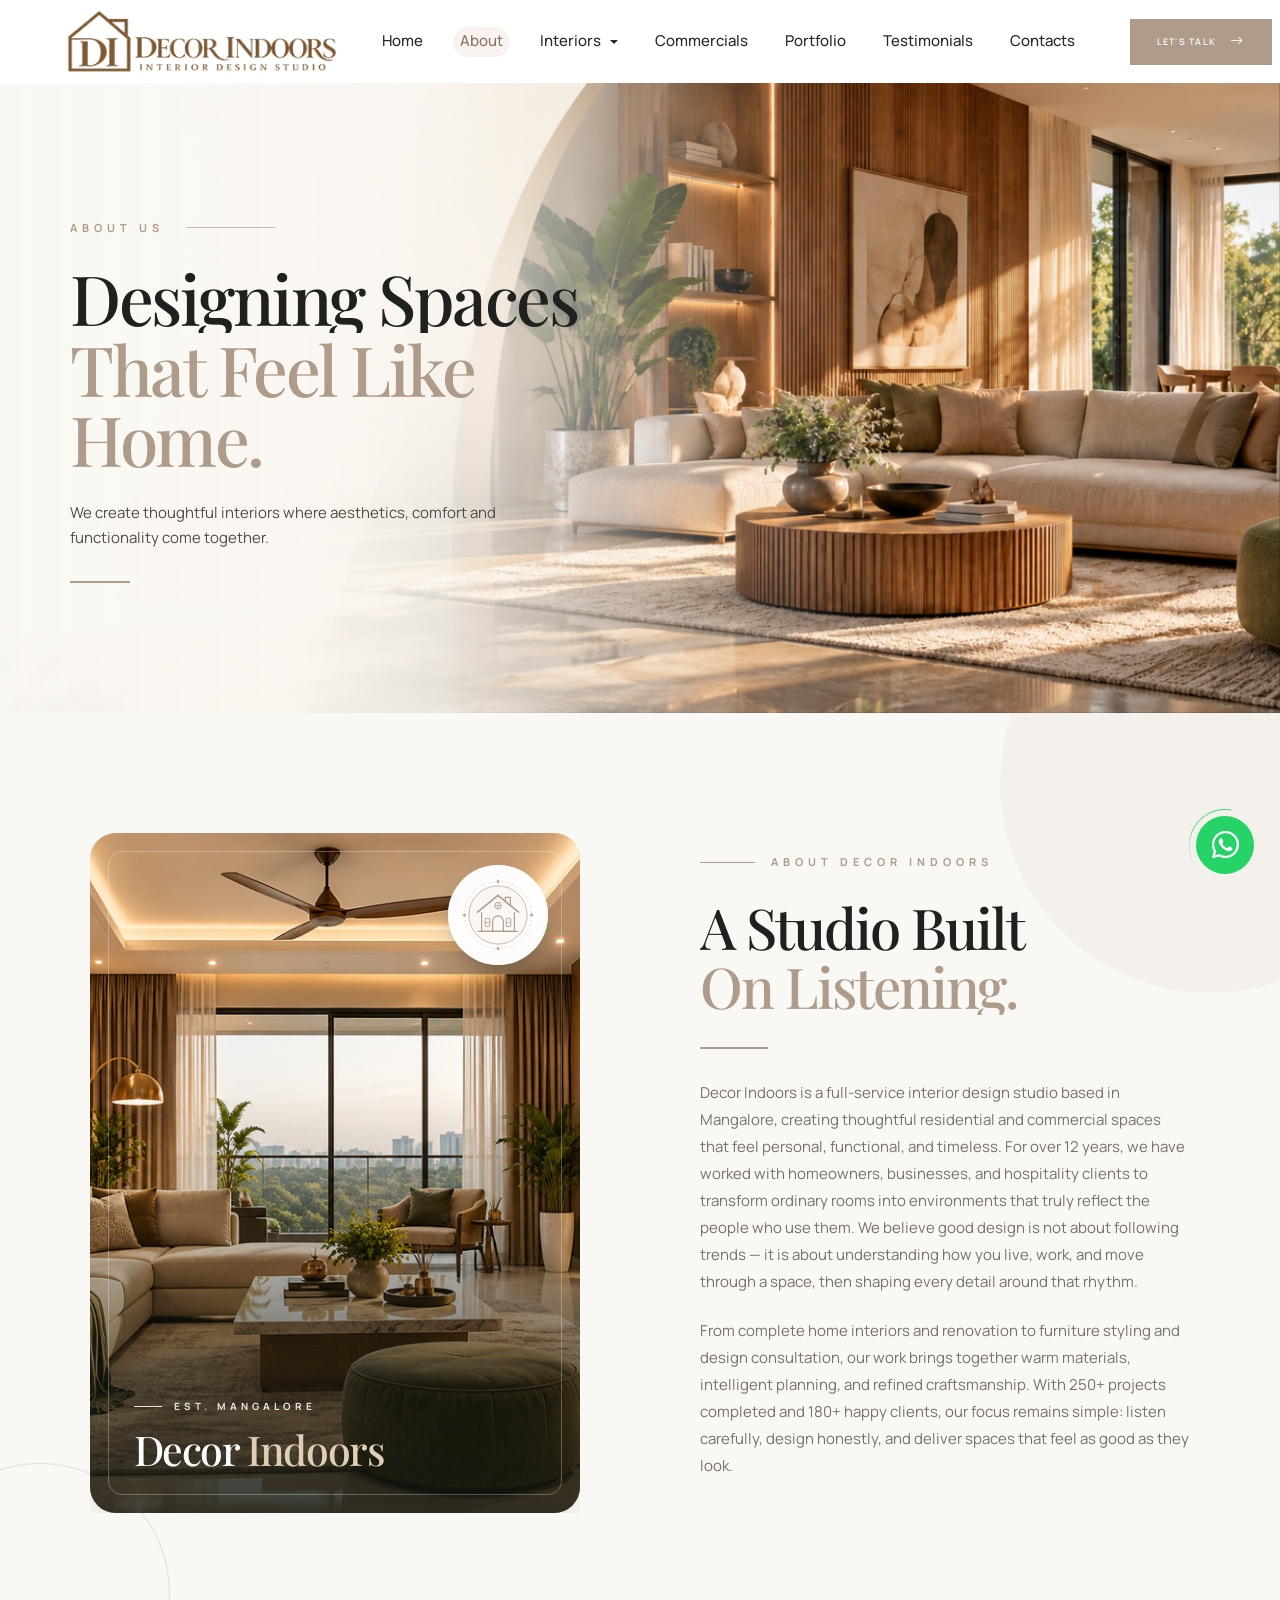
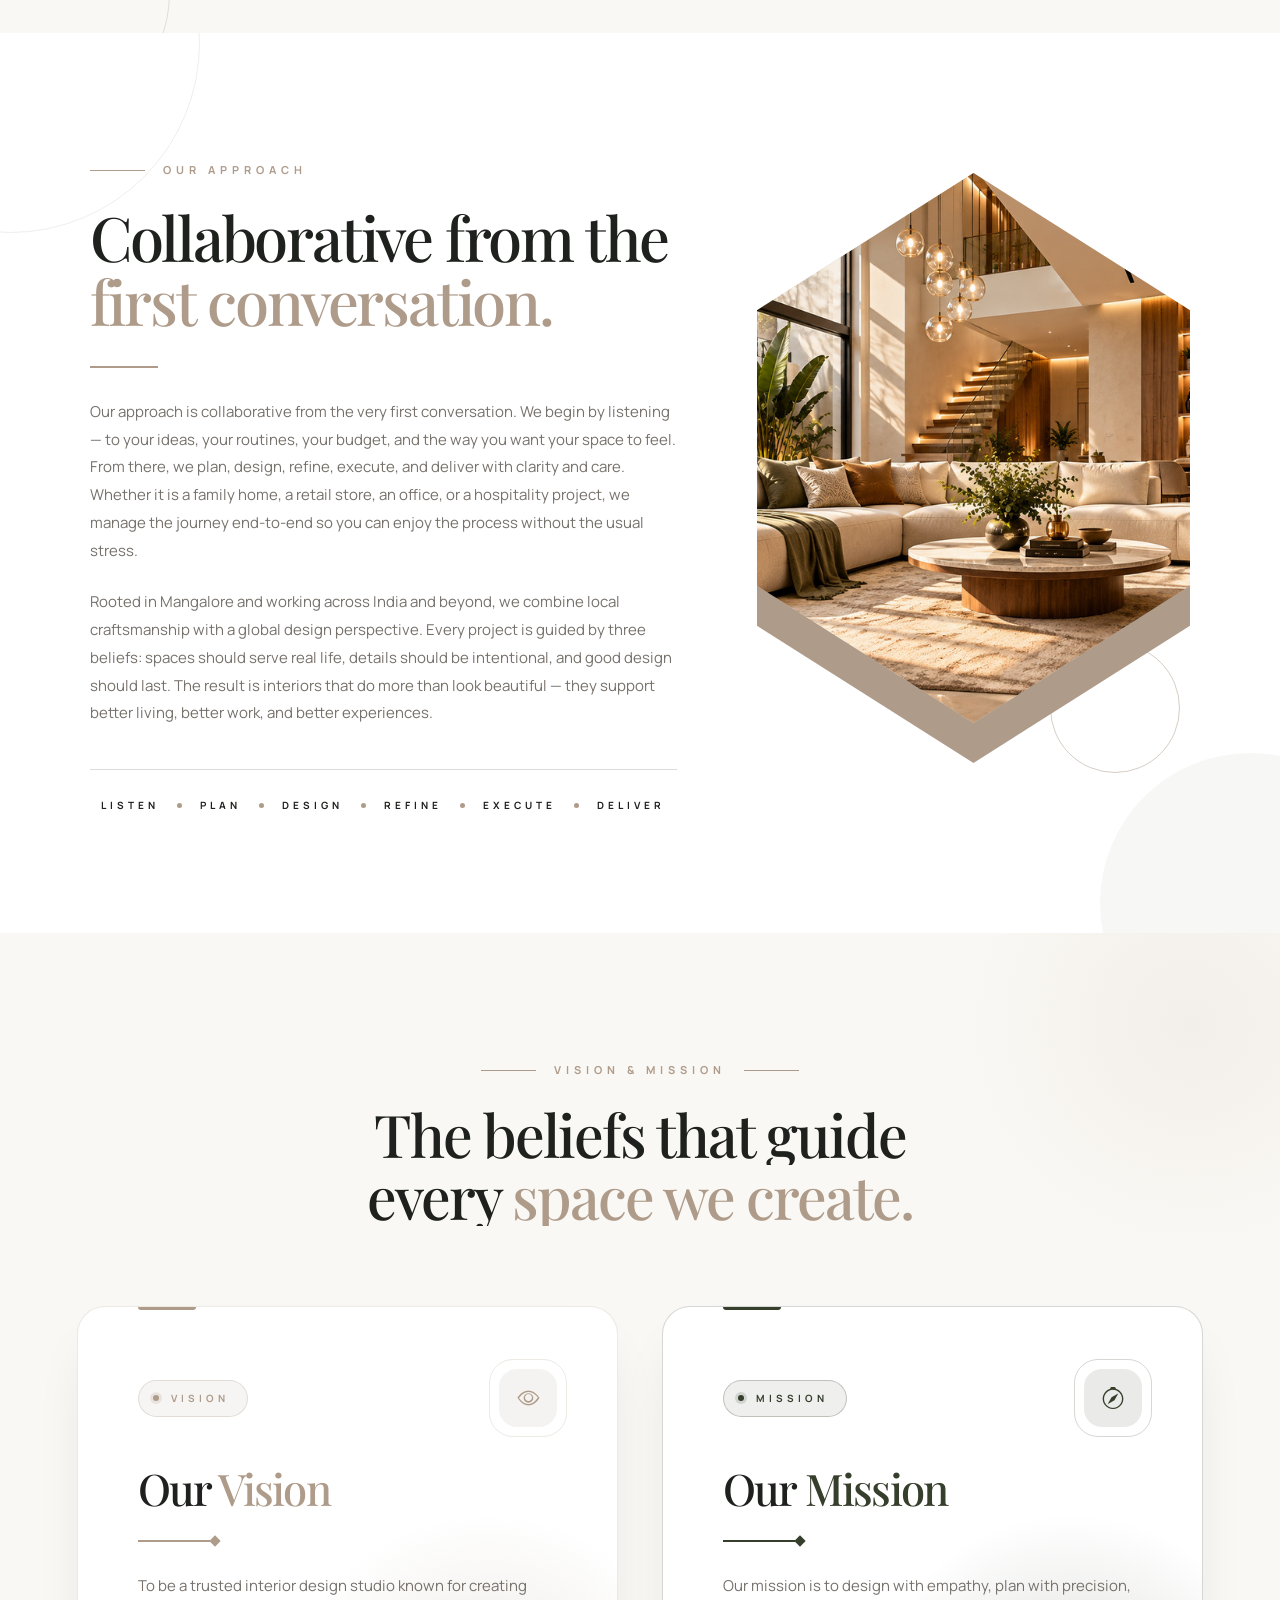
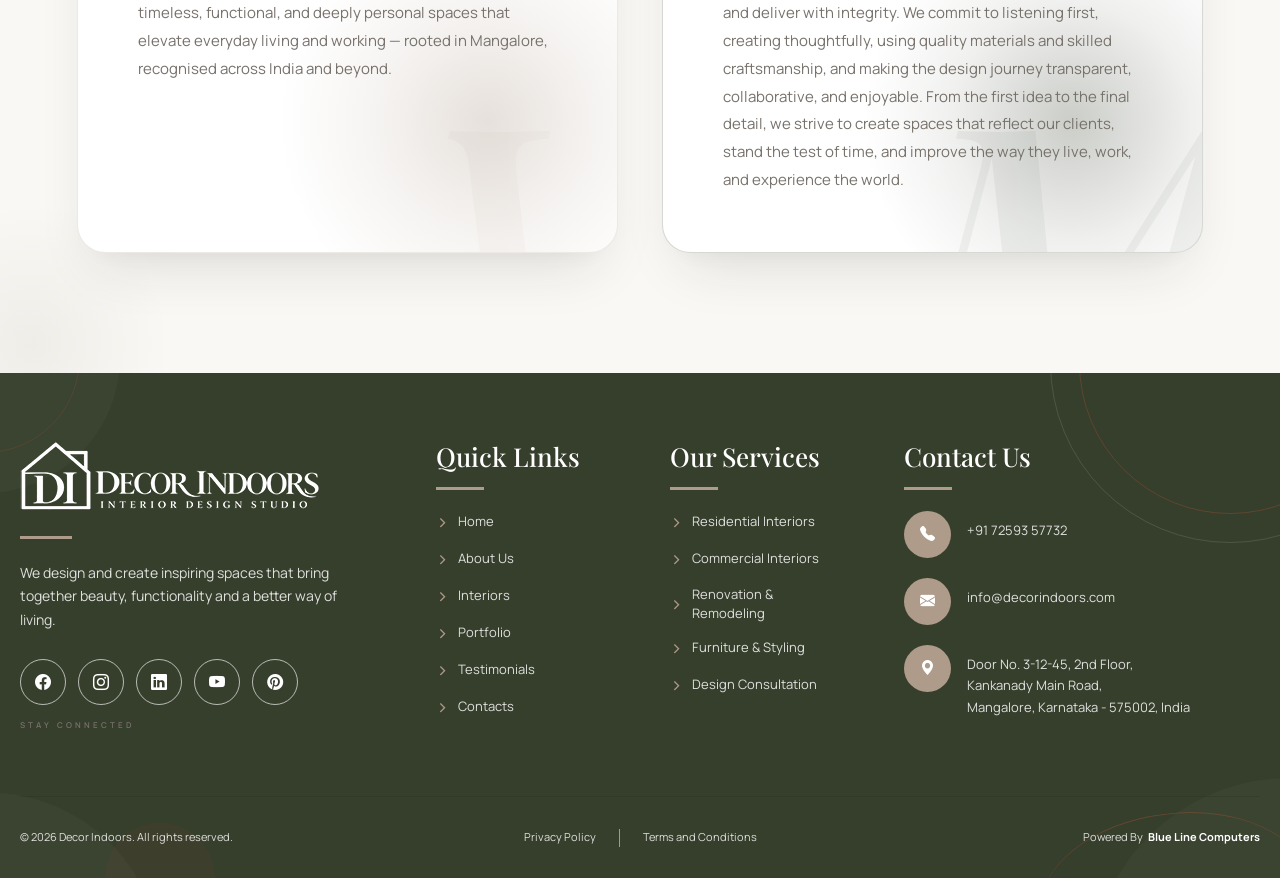
==== commit 044dd063: "got all the updates from recovery" ====
--- a/decor-indoors-about-us.html
+++ b/decor-indoors-about-us.html
@@ -17,6 +17,8 @@
     <link href="https://fonts.googleapis.com/css2?family=Manrope:wght@400;500;600;700&family=Playfair+Display:wght@400;500;600&display=swap" rel="stylesheet">
 
     <link rel="stylesheet" href="css/style.css">
+
+
 </head>
 <body>
 
@@ -79,6 +81,10 @@
                 </li>
 
                 <li class="nav-item">
+                    <a class="nav-link" href="decor-indoors-testimonials.html">Testimonials</a>
+                </li>
+
+                <li class="nav-item">
                     <a class="nav-link" href="decor-indoors-contacts.html">Contacts</a>
                 </li>
 
@@ -156,7 +162,7 @@
             <div class="di-about-story-visual">
 
                 <figure class="di-about-story-media">
-                    <img src="images/decor-indoors-aboutus-content-1.webp"
+                    <img src="images/decor-indoors-aboutus-content-1.jpg"
                          alt="Decor Indoors design studio interior work">
                     <figcaption class="cr-only">
                         Decor Indoors interior design studio work in Mangalore.
@@ -525,7 +531,7 @@
 
                         <div class="di-footer-social">
                             <a href="#" aria-label="Facebook"><i class="bi bi-facebook"></i></a>
-                            <a href="https://www.instagram.com/decorindoors/" aria-label="Instagram"><i class="bi bi-instagram"></i></a>
+                            <a href="https://www.instagram.com/decorindoors/" target="_blank" aria-label="Instagram"><i class="bi bi-instagram"></i></a>
                             <a href="#" aria-label="LinkedIn"><i class="bi bi-linkedin"></i></a>
                             <a href="#" aria-label="YouTube"><i class="bi bi-youtube"></i></a>
                             <a href="#" aria-label="Pinterest"><i class="bi bi-pinterest"></i></a>
--- a/css/style.css
+++ b/css/style.css
@@ -1,21243 +1,30672 @@
-/* =========================================================
-   GOOGLE FONTS
-========================================================= */
-
-@import url("https://fonts.googleapis.com/css2?family=Inter:wght@400;500;600;700;800&family=Oswald:wght@400;500;600;700&display=swap");
-
-
-/* =========================================================
-   ROOT VARIABLES
-========================================================= */
-
-:root {
-    --di-brown: #ae9b8a;
-    --di-brown-dark: #8b7367;
-    --di-green: #363e2c;
-    --di-bg: #cdd2bd;
-    --di-soft: #e7e8dc;
-    --di-line: rgba(54, 62, 44, 0.25);
-    --di-text: #252525;
-    --di-muted: #77716b;
-    --di-border: #e9e3dc;
-    --di-cream: #faf8f4;
-    --di-white: #ffffff;
-    --di-primary: #97826f;
-    --di-dark: #1e211d;
-    --di-light: #f7f4ee;
-    --di-border: rgba(30, 33, 29, 0.16);
-    --di-process-bg: #f4efe6;
-
-    --di-process-green: #69745f;
-    --di-process-green-dark: #485443;
-    --di-process-green-light: #758065;
-
-    --di-process-gold: #ba9868;
-    --di-process-gold-soft: #d7c09b;
-
-    --di-process-text: #283129;
-    --di-process-muted: #62645f;
-
-
-    --di-process-border: #d9d1c4;
-
-
-    --di-bg: #ffffff;
-    --di-card: #fcfbf8;
-
-}
-
-
-
-html {
-    scroll-behavior: smooth;
-}
-
-/* =========================================================
-   BODY
-========================================================= */
-
-body {
-    margin: 0;
-    padding: 0;
-    background: #ffffff;
-    color: var(--di-text);
-    font-family: "Manrope", sans-serif;
-}
-
-a,
-a:focus,
-a:focus-visible {
-    outline: none !important;
-    box-shadow: none !important;
-}
-
-@media(max-width:993px) {
-    body {
-        text-align: center;
-    }
-}
-
-a {
-    text-decoration: none;
-}
-
-img {
-    display: block;
-    max-width: 100%;
-}
-
-h1,
-h2,
-h3,
-h4,
-h5,
-h6 {
-    font-family: "Urbanist", sans-serif;
-    font-weight: 500;
-
-    margin: 0;
-}
-
-ul {
-    margin: 0;
-    padding: 0;
-    list-style: none;
-}
-
-.container {
-    width: 80%;
-    max-width: 100%;
-}
-
-@media (max-width: 1401px) {
-    .container {
-        width: 80%;
-    }
-}
-
-@media (max-width: 1204px) {
-    .container {
-        width: 95%;
-    }
-}
-
-figcaption,
-figure {
-    margin: 0;
-    padding: 0;
-    height: 100%;
-    width: 100%;
-}
-
-button {
-    font-family:
-        "Poppins",
-        sans-serif;
-}
-
-.cr-only {
-    position: absolute;
-    width: 1px;
-    height: 1px;
-    padding: 0;
-    margin: -1px;
-    overflow: hidden;
-    clip: rect(0, 0, 0, 0);
-    white-space: nowrap;
-    border: 0;
-}
-
-
-
-
-
-
-
-
-
-
-/* =========================================================
-           HEADER
-        ========================================================= */
-
-.di-main-header {
-    width: 100%;
-    /* height: 92px; */
-    background: rgba(255, 255, 255, 0.98);
-    padding-top: 10px;
-    padding-bottom: 10px;
-    position: relative;
-    z-index: 1050;
-    transition:
-        height 0.45s ease,
-        background 0.45s ease,
-        box-shadow 0.45s ease,
-        transform 0.45s ease;
-}
-
-
-/* =========================================================
-           HEADER AFTER SCROLL
-        ========================================================= */
-
-.di-main-header.di-header-scrolled {
-    position: fixed;
-    top: 0;
-    left: 0;
-    /* height: 68px; */
-    background: rgba(255, 255, 255, 0.93);
-    backdrop-filter: blur(14px);
-    -webkit-backdrop-filter: blur(14px);
-    box-shadow: 0 8px 35px rgba(48, 35, 26, 0.10);
-    padding-top: 0;
-    padding-bottom: 0;
-}
-
-
-/* =========================================================
-           HEADER INNER
-        ========================================================= */
-
-.di-header-inner {
-    height: 100%;
-    display: flex;
-    align-items: center;
-    justify-content: space-between;
-    padding: 0 5.2%;
-    transition: height 0.45s ease;
-}
-
-
-/* =========================================================
-           LOGO
-        ========================================================= */
-
-.di-brand {
-    display: flex;
-    align-items: center;
-    gap: 13px;
-    text-decoration: none;
-    color: var(--di-text);
-    flex-shrink: 0;
-}
-
-.di-brand-logo {
-    width: 100%;
-    height: auto;
-    object-fit: contain;
-    transition:
-        width 0.45s ease,
-        height 0.45s ease;
-}
-
-.di-brand-content {
-    display: flex;
-    flex-direction: column;
-    line-height: 1;
-}
-
-.di-brand-name {
-    font-family: "Playfair Display", serif;
-    font-size: 18px;
-    letter-spacing: 0.02em;
-    color: #a65135;
-    white-space: nowrap;
-}
-
-.di-brand-tagline {
-    margin-top: 6px;
-    font-size: 6px;
-    letter-spacing: 0.23em;
-    color: #8d8882;
-    text-transform: uppercase;
-    white-space: nowrap;
-}
-
-
-/* =========================================================
-           LOGO ON SCROLL
-        ========================================================= */
-
-.di-main-header.di-header-scrolled .di-brand-logo {
-    width: 70%;
-    /* height: 42px; */
-}
-
-.di-main-header.di-header-scrolled .di-brand-name {
-    font-size: 16px;
-}
-
-.di-main-header.di-header-scrolled .di-brand-tagline {
-    margin-top: 4px;
-    font-size: 5px;
-}
-
-
-/* =========================================================
-           SINGLE BOOTSTRAP NAVIGATION
-        ========================================================= */
-
-.di-desktop-navigation {
-    display: flex;
-    align-items: center;
-    justify-content: center;
-    margin-left: auto;
-    margin-right: 40px;
-}
-
-
-/*
-           Bootstrap navbar classes are used for the menu.
-           No second mobile menu is created.
-        */
-
-.di-desktop-navigation .navbar-nav {
-    align-items: center;
-    gap: 7px;
-}
-
-.di-desktop-navigation .nav-link {
-    position: relative;
-    display: flex;
-    align-items: center;
-    gap: 5px;
-    padding: 9px 15px !important;
-    color: #292929;
-    font-size: 15px;
-    font-weight: 500;
-    text-decoration: none;
-    transition:
-        color 0.3s ease,
-        background 0.3s ease;
-}
-
-
-/* =========================================================
-           MENU HOVER
-        ========================================================= */
-
-.di-desktop-navigation .nav-link:hover,
-.di-desktop-navigation .di-active-link {
-    color: var(--di-brown-dark);
-}
-
-
-/*
-           Creative hover effect without underline.
-           Small background capsule appears behind the item.
-        */
-
-.di-desktop-navigation .nav-link::before {
-    content: "";
-    position: absolute;
-    left: 8px;
-    right: 8px;
-    top: 50%;
-    height: 30px;
-    border-radius: 30px;
-    background: rgba(166, 81, 53, 0.07);
-    transform: translateY(-50%) scale(0.75);
-    opacity: 0;
-    transition:
-        transform 0.3s ease,
-        opacity 0.3s ease;
-    z-index: -1;
-}
-
-.di-desktop-navigation .nav-link:hover::before,
-.di-desktop-navigation .nav-link.show::before,
-.di-desktop-navigation .di-active-link::before {
-    transform: translateY(-50%) scale(1);
-    opacity: 1;
-}
-
-
-/* =========================================================
-           ACTIVE HOME
-        ========================================================= */
-/* 
-        .di-desktop-navigation .di-active-link {
-            color: var(--di-brown);
-        }
-
-        .di-desktop-navigation .di-active-link::after {
-            content: "";
-            position: absolute;
-            bottom: 1px;
-            left: 50%;
-            width: 18px;
-            height: 1px;
-            background: var(--di-brown);
-            transform: translateX(-50%);
-        } */
-
-
-/* =========================================================
-           INTERIORS DROPDOWN
-        ========================================================= */
-
-.di-desktop-navigation .dropdown-toggle::after {
-    margin-left: 4px;
-    vertical-align: middle;
-    border-top: 0.28em solid currentColor;
-    border-right: 0.28em solid transparent;
-    border-left: 0.28em solid transparent;
-    transition: transform 0.3s ease;
-}
-
-.di-desktop-navigation .dropdown-toggle.show::after {
-    transform: rotate(180deg);
-}
-
-
-/* =========================================================
-           DROPDOWN MENU
-        ========================================================= */
-
-.di-desktop-navigation .dropdown-menu {
-    min-width: 235px;
-    padding: 12px;
-    margin-top: 0 !important;
-    border: 1px solid rgba(166, 81, 53, 0.10);
-    border-radius: 0;
-    background: #ffffff;
-    box-shadow: 0 18px 50px rgba(40, 27, 19, 0.12);
-}
-
-/* Invisible hover bridge keeps dropdown items reachable. */
-.di-desktop-navigation .dropdown-menu::before {
-    content: "";
-    position: absolute;
-    top: -18px;
-    left: 0;
-    right: 0;
-    height: 18px;
-    background: transparent;
-}
-
-.di-desktop-navigation .dropdown-item {
-    position: relative;
-    padding: 12px 14px;
-    font-size: 13px;
-    color: #34302d;
-    border-radius: 2px;
-    transition:
-        background 0.3s ease,
-        color 0.3s ease,
-        padding-left 0.3s ease;
-}
-
-.di-desktop-navigation .dropdown-item:hover {
-    color: var(--di-brown-dark);
-    background: #faf5f0;
-    padding-left: 20px;
-}
-
-
-/* =========================================================
-           LET'S TALK BUTTON
-        ========================================================= */
-
-.di-header-action {
-    display: inline-flex;
-    align-items: center;
-    justify-content: center;
-    gap: 14px;
-    min-width: 142px;
-    height: 46px;
-    padding: 0 20px;
-    color: #ffffff;
-    background: var(--di-brown);
-    border: 1px solid var(--di-brown);
-    text-decoration: none;
-    text-transform: uppercase;
-    letter-spacing: 0.14em;
-    font-size: 9px;
-    font-weight: 600;
-    transition:
-        background 0.3s ease,
-        transform 0.3s ease,
-        box-shadow 0.3s ease;
-}
-
-.di-header-action i {
-    font-size: 13px;
-    transition: transform 0.3s ease;
-}
-
-.di-header-action:hover {
-    color: #ffffff;
-    background: var(--di-brown-dark);
-    transform: translateY(-2px);
-    box-shadow: 0 9px 22px rgba(134, 63, 41, 0.20);
-}
-
-.di-header-action:hover i {
-    transform: translateX(4px);
-}
-
-
-/* =========================================================
-           SCROLLED ACTION
-        ========================================================= */
-
-.di-main-header.di-header-scrolled .di-header-action {
-    height: 39px;
-    min-width: 125px;
-}
-
-
-/* =========================================================
-           CREATIVE MOBILE TOGGLER
-        ========================================================= */
-
-.di-mobile-trigger {
-    width: 48px;
-    height: 48px;
-    padding: 0;
-    border: 1px solid #ded7d0;
-    background: #ffffff;
-    display: none;
-    align-items: center;
-    justify-content: center;
-    position: relative;
-    overflow: hidden;
-    transition:
-        background 0.3s ease,
-        border-color 0.3s ease;
-}
-
-.di-mobile-trigger:hover {
-    background: var(--di-brown);
-    border-color: var(--di-brown);
-}
-
-.di-mobile-trigger::before {
-    content: "";
-    position: absolute;
-    width: 7px;
-    height: 7px;
-    top: 7px;
-    right: 7px;
-    border-top: 1px solid var(--di-brown);
-    border-right: 1px solid var(--di-brown);
-    opacity: 0.7;
-    transition: all 0.3s ease;
-}
-
-.di-mobile-trigger::after {
-    content: "";
-    position: absolute;
-    width: 7px;
-    height: 7px;
-    bottom: 7px;
-    left: 7px;
-    border-bottom: 1px solid var(--di-brown);
-    border-left: 1px solid var(--di-brown);
-    opacity: 0.7;
-    transition: all 0.3s ease;
-}
-
-.di-mobile-trigger:hover::before,
-.di-mobile-trigger:hover::after {
-    border-color: #ffffff;
-    opacity: 1;
-}
-
-.di-mobile-trigger-inner {
-    width: 21px;
-    height: 15px;
-    position: relative;
-}
-
-.di-mobile-trigger-line {
-    position: absolute;
-    left: 0;
-    width: 100%;
-    height: 1.5px;
-    background: #292929;
-    transition:
-        transform 0.3s ease,
-        background 0.3s ease,
-        width 0.3s ease;
-}
-
-.di-mobile-trigger-line:nth-child(1) {
-    top: 0;
-}
-
-.di-mobile-trigger-line:nth-child(2) {
-    top: 7px;
-    width: 14px;
-}
-
-.di-mobile-trigger-line:nth-child(3) {
-    top: 14px;
-}
-
-.di-mobile-trigger:hover .di-mobile-trigger-line {
-    background: #ffffff;
-}
-
-.di-mobile-trigger:hover .di-mobile-trigger-line:nth-child(2) {
-    width: 100%;
-}
-
-
-/* =========================================================
-           OFFCANVAS
-        ========================================================= */
-
-.di-mobile-offcanvas {
-    width: min(88vw, 390px) !important;
-    background: #f9f6f1;
-    border-right: 1px solid rgba(166, 81, 53, 0.10);
-}
-
-/* Hide the main header while the mobile offcanvas is open */
-body:has(.di-mobile-offcanvas.show) .di-main-header {
-    display: none !important;
-}
-
-
-/* =========================================================
-           OFFCANVAS CLOSE BUTTON
-        ========================================================= */
-
-.di-offcanvas-close {
-    width: 38px !important;
-    height: 38px !important;
-    padding: 0 !important;
-    margin: 0 !important;
-    border: 0 !important;
-    background: transparent !important;
-    color: #282522 !important;
-    position: absolute !important;
-    top: 18px !important;
-    right: 18px !important;
-    z-index: 1065 !important;
-    display: flex !important;
-    align-items: center !important;
-    justify-content: center !important;
-    font-family: Arial, Helvetica, sans-serif !important;
-    font-size: 28px !important;
-    font-weight: 400 !important;
-    line-height: 1 !important;
-    cursor: pointer !important;
-    opacity: 1 !important;
-    visibility: visible !important;
-    box-shadow: none !important;
-    appearance: none !important;
-    -webkit-appearance: none !important;
-    transform: none !important;
-}
-
-.di-offcanvas-close span {
-    display: block !important;
-    color: #282522 !important;
-    font-size: 28px !important;
-    line-height: 1 !important;
-    font-weight: 400 !important;
-}
-
-.di-offcanvas-close:hover,
-.di-offcanvas-close:focus,
-.di-offcanvas-close:active {
-    background: transparent !important;
-    color: var(--di-brown) !important;
-    outline: none !important;
-    box-shadow: none !important;
-    transform: none !important;
-}
-
-.di-offcanvas-close:hover span,
-.di-offcanvas-close:focus span,
-.di-offcanvas-close:active span {
-    color: var(--di-brown) !important;
-}
-
-/* =========================================================
-           OFFCANVAS BODY
-        ========================================================= */
-
-.di-offcanvas-body {
-    padding: 18px 25px 35px;
-}
-
-
-/*
-           Same Bootstrap menu is moved into the offcanvas
-           on mobile using JavaScript.
-        */
-
-.di-offcanvas-body .navbar-nav {
-    width: 100%;
-}
-
-.di-offcanvas-body .nav-item {
-    border-bottom: 1px solid #e6dfd8;
-}
-
-.di-offcanvas-body .nav-link {
-    padding: 17px 4px !important;
-    color: #282522;
-    font-family: "Manrope", sans-serif;
-    font-size: 15px;
-    font-weight: 500;
-    display: flex;
-    align-items: center;
-    justify-content: space-between;
-}
-
-.di-offcanvas-body .nav-link:hover,
-.di-offcanvas-body .nav-link:focus {
-    color: var(--di-brown);
-}
-
-.di-offcanvas-body .nav-link::before {
-    display: none !important;
-}
-
-.di-offcanvas-body .dropdown-toggle::after {
-    display: inline-block !important;
-    margin-left: auto;
-    vertical-align: middle;
-    border-top: 0.35em solid currentColor;
-    border-right: 0.35em solid transparent;
-    border-bottom: 0;
-    border-left: 0.35em solid transparent;
-    transition: transform 0.3s ease;
-}
-
-.di-offcanvas-body .dropdown-toggle.show::after {
-    transform: rotate(180deg);
-}
-
-
-/* =========================================================
-           MOBILE DROPDOWN
-        ========================================================= */
-
-.di-offcanvas-body .dropdown-menu {
-    position: static !important;
-    transform: none !important;
-    width: 100%;
-    margin: 0 !important;
-    padding: 4px 0 12px 13px;
-    border: 0;
-    border-radius: 0;
-    background: transparent;
-    box-shadow: none;
-}
-
-.di-offcanvas-body .dropdown-item {
-    padding: 11px 8px;
-    font-size: 13px;
-    color: #6c665f;
-    background: transparent;
-}
-
-.di-offcanvas-body .dropdown-item:hover {
-    color: var(--di-brown);
-    background: transparent;
-}
-
-
-/* =========================================================
-           MOBILE CTA
-        ========================================================= */
-
-.di-offcanvas-action {
-    width: 100%;
-    height: 52px;
-    margin-top: 30px;
-    display: flex;
-    align-items: center;
-    justify-content: center;
-    gap: 15px;
-    background: var(--di-brown);
-    color: #ffffff;
-    text-decoration: none;
-    text-transform: uppercase;
-    letter-spacing: 0.15em;
-    font-size: 9px;
-    font-weight: 600;
-}
-
-.di-offcanvas-action i {
-    font-size: 13px;
-}
-
-
-/* =========================================================
-           MOBILE DECORATION
-        ========================================================= */
-
-.di-offcanvas-note {
-    margin-top: 55px;
-    padding-top: 22px;
-    border-top: 1px solid #ded6ce;
-}
-
-.di-offcanvas-note small {
-    display: block;
-    color: #918a83;
-    font-size: 8px;
-    letter-spacing: 0.18em;
-    text-transform: uppercase;
-}
-
-.di-offcanvas-note strong {
-    display: block;
-    margin-top: 9px;
-    font-family: "Playfair Display", serif;
-    font-size: 21px;
-    font-weight: 400;
-    color: #403a35;
-}
-
-
-/* =========================================================
-           OFFCANVAS BACKDROP
-        ========================================================= */
-
-.offcanvas-backdrop.show {
-    opacity: 0.48;
-}
-
-
-/* =========================================================
-           TABLET
-        ========================================================= */
-
-@media (max-width: 1100px) {
-
-    .di-header-inner {
-        padding: 0 3.5%;
-    }
-
-    .di-desktop-navigation {
-        margin-right: 18px;
-    }
-
-    .di-desktop-navigation .navbar-nav {
-        gap: 0;
-    }
-
-    .di-desktop-navigation .nav-link {
-        padding-left: 10px !important;
-        padding-right: 10px !important;
-        font-size: 12px;
-    }
-
-    .di-header-action {
-        min-width: 125px;
-    }
-}
-
-
-/* =========================================================
-           MOBILE
-        ========================================================= */
-
-@media (max-width: 991.98px) {
-
-    .di-main-header {
-        height: 78px;
-    }
-
-    .di-header-inner {
-        padding: 0 20px;
-    }
-
-    /*
-              The desktop navigation disappears visually,
-              but the SAME Bootstrap menu is moved into the
-              offcanvas by JavaScript.
-            */
-
-    .di-desktop-navigation {
-        display: none !important;
-    }
-
-    .di-header-action {
-        display: none;
-    }
-
-    .di-mobile-trigger {
-        display: flex;
-    }
-
-    .di-brand-logo {
-        /* width: 48px;
-        height: 48px; */
-    }
-
-    .di-brand-name {
-        font-size: 17px;
-    }
-
-    .di-main-header.di-header-scrolled {
-        height: 64px;
-    }
-
-    .di-main-header.di-header-scrolled .di-brand-logo {
-        width: 39px;
-        height: 39px;
-    }
-
-    .di-main-header.di-header-scrolled .di-brand-name {
-        font-size: 15px;
-    }
-
-
-    
-
-
-}
-
-
-/* =========================================================
-           SMALL MOBILE
-        ========================================================= */
-
-@media (max-width: 575.98px) {
-
-    .di-header-inner {
-        padding: 0 15px;
-    }
-
-    .di-brand {
-        gap: 9px;
-    }
-
-    .di-brand-logo {
-        width: 44px;
-        height: 44px;
-    }
-
-    .di-brand-name {
-        font-size: 15px;
-    }
-
-    .di-brand-tagline {
-        font-size: 4.5px;
-    }
-
-    .di-mobile-trigger {
-        width: 44px;
-        height: 44px;
-    }
-
-    .di-mobile-offcanvas {
-        width: 88vw !important;
-    }
-
-}
-
-
-/* =========================================================
-           DEMO CONTENT
-           Remove this section when adding to your website.
-        ========================================================= */
-
-.di-demo-content {
-    min-height: 2200px;
-    padding-top: 150px;
-    text-align: center;
-    background:
-        linear-gradient(180deg,
-            #f5eee7 0%,
-            #ffffff 20%,
-            #f8f5f0 50%,
-            #ffffff 100%);
-}
-
-.di-demo-content h1 {
-    font-family: "Playfair Display", serif;
-    font-size: clamp(42px, 6vw, 90px);
-    font-weight: 400;
-}
-
-.di-demo-content p {
-    max-width: 600px;
-    margin: 20px auto;
-    color: #777;
-}
-
-
-
-
-/* =========================================================
-           HERO SLIDER
-        ========================================================= */
-
-.di-hero-slider {
-    position: relative;
-    width: 100%;
-    height: clamp(560px, 46vw, 760px);
-    overflow: hidden;
-    background: #e9e5de;
-}
-
-.di-hero-carousel,
-.di-hero-carousel .carousel-inner,
-.di-hero-carousel .carousel-item {
-    width: 100%;
-    height: 100%;
-}
-
-.di-slide {
-    position: relative;
-    width: 100%;
-    height: 100%;
-    overflow: hidden;
-}
-
-/*
-         * IMAGE IS 100% WIDTH / 100% HEIGHT.
-         * No overlay is used.
-         */
-.di-slide-image {
-    position: absolute;
-    inset: 0;
-    width: 100% !important;
-    height: 100% !important;
-    max-width: none;
-    object-fit: cover;
-    object-position: center center;
-    display: block;
-    transform: scale(1.08);
-    transition: transform 1.5s cubic-bezier(.2, .75, .2, 1);
-}
-
-.carousel-item.active .di-slide-image {
-    transform: scale(1);
-}
-
-/* =========================================================
-           LEFT CONTENT
-        ========================================================= */
-
-/* =========================================================
-   HERO CONTENT
-   SOFT FEATHERED EDGE
-========================================================= */
-
-.di-slide-content {
-    position: absolute;
-    z-index: 5;
-
-    left: 0;
-    top: 0;
-
-    width: 43%;
-    min-width: 430px;
-    height: 100%;
-
-    display: flex;
-    align-items: center;
-
-    padding: 50px 90px 80px 9.3%;
-
-    /*
-       Strong cream behind the content,
-       gradually disappearing into the image.
-    */
-    background: linear-gradient(90deg,
-            rgba(247, 244, 238, .97) 0%,
-            rgba(247, 244, 238, .97) 58%,
-            rgba(247, 244, 238, .94) 68%,
-            rgba(247, 244, 238, .72) 78%,
-            rgba(247, 244, 238, .35) 88%,
-            rgba(247, 244, 238, 0) 100%);
-
-    overflow: visible;
-}
-
-
-/* =========================================================
-   SOFT ARCHITECTURAL ACCENT
-========================================================= */
-
-.di-slide-content::after {
-    content: "";
-
-    position: absolute;
-
-    right: 6%;
-    top: 50%;
-
-    width: 90px;
-    height: 48%;
-
-    transform:
-        translateY(-50%) rotate(-8deg);
-
-    background:
-        radial-gradient(ellipse,
-            rgba(168, 85, 55, .10) 0%,
-            rgba(168, 85, 55, .035) 48%,
-            transparent 75%);
-
-    pointer-events: none;
-}
-
-
-
-
-
-/* =========================================================
-   CONTENT
-========================================================= */
-
-
-
-.di-slide-content-inner {
-    position: relative;
-    z-index: 2;
-    max-width: 470px;
-    animation: diContentIn .85s cubic-bezier(.2, .8, .2, 1) both;
-}
-
-.carousel-item:not(.active) .di-slide-content-inner {
-    animation: none;
-}
-
-@keyframes diContentIn {
-    from {
-        opacity: 0;
-        transform: translateY(30px);
-    }
-
-    to {
-        opacity: 1;
-        transform: translateY(0);
-    }
-}
-
-.di-slide-kicker {
-    display: flex;
-    align-items: center;
-    gap: 12px;
-    margin-bottom: 18px;
-    color: var(--di-primary);
-    font-size: 10px;
-    line-height: 1;
-    font-weight: 700;
-    letter-spacing: .27em;
-    text-transform: uppercase;
-}
-
-.di-slide-kicker::before {
-    content: "";
-    width: 34px;
-    height: 1px;
-    background: var(--di-primary);
-    flex-shrink: 0;
-}
-
-@media (max-width: 991.98px) {
-    .di-slide-kicker {
-        display: flex;
-        justify-content: center;
-        align-self: center;
-    }
-}
-
-.di-slide-title {
-    margin: 0;
-    font-family: "Playfair Display", serif;
-    font-size: clamp(48px, 5vw, 76px);
-    line-height: .98;
-    font-weight: 500;
-    letter-spacing: -.045em;
-    color: var(--di-green);
-}
-
-.di-slide-title span {
-    color: var(--di-primary);
-}
-
-.di-slide-description {
-    max-width: 420px;
-    margin: 24px 0 0;
-    color: #50524d;
-    font-size: 14px;
-    line-height: 1.7;
-}
-
-.di-slide-description::before {
-    content: "";
-    display: block;
-    width: 34px;
-    height: 2px;
-    margin-bottom: 15px;
-    background: var(--di-primary);
-}
-
-@media (max-width: 991.98px) {
-    .di-slide-description::before {
-        content: "";
-        display: block;
-        width: 34px;
-        height: 2px;
-        margin: 0 auto 15px;
-        background: var(--di-primary);
-    }
-}
-
-
-
-.di-slide-action {
-    display: flex;
-    align-items: center;
-    justify-content: center;
-    gap: 22px;
-    margin-top: 28px;
-}
-
-
-
-.di-main-button {
-    display: inline-flex;
-    align-items: center;
-    justify-content: center;
-    gap: 24px;
-    min-width: 158px;
-    min-height: 48px;
-    padding: 12px 18px;
-    border: 1px solid var(--di-primary);
-    background: var(--di-primary);
-    color: #fff;
-    text-decoration: none;
-    font-size: 10px;
-    line-height: 1;
-    font-weight: 700;
-    letter-spacing: .1em;
-    text-transform: uppercase;
-    transition: .3s ease;
-}
-
-.di-main-button:hover {
-    background: #8b7367;
-    border-color: #8b7367;
-    color: #fff;
-}
-
-.di-main-button i {
-    font-size: 14px;
-    transition: transform .3s ease;
-}
-
-.di-main-button:hover i {
-    transform: translateX(5px);
-}
-
-/* =========================================================
-           SLIDE COUNTER
-        ========================================================= */
-
-.di-slide-counter {
-    display: flex;
-    align-items: center;
-    gap: 9px;
-    color: #77766f;
-    font-size: 10px;
-    font-weight: 600;
-    letter-spacing: .13em;
-}
-
-.di-slide-counter strong {
-    color: var(--di-dark);
-}
-
-.di-counter-line {
-    width: 50px;
-    height: 1px;
-    background: var(--di-primary);
-}
-
-/* =========================================================
-           RIGHT SIDE SMALL TEXT
-        ========================================================= */
-
-.di-slide-side-text {
-    position: absolute;
-    z-index: 4;
-    right: 5.5%;
-    top: 50%;
-    transform: translateY(-50%);
-    color: rgba(255, 255, 255, .94);
-    font-size: 9px;
-    line-height: 2;
-    font-weight: 500;
-    letter-spacing: .22em;
-    text-transform: uppercase;
-    text-shadow: 0 1px 8px rgba(0, 0, 0, .22);
-}
-
-.di-slide-side-text::after {
-    content: "";
-    display: block;
-    width: 28px;
-    height: 1px;
-    margin-top: 11px;
-    background: #fff;
-}
-
-/* =========================================================
-           SLIDER CONTROLS
-        ========================================================= */
-
-.di-slider-controls {
-    position: absolute;
-    z-index: 10;
-    left: 9.3%;
-    right: 5%;
-    bottom: 28px;
-    display: flex;
-    align-items: center;
-    justify-content: space-between;
-    pointer-events: none;
-}
-
-.di-slide-indicators {
-    display: flex;
-    align-items: center;
-    gap: 14px;
-    pointer-events: auto;
-}
-
-.di-slide-indicator {
-    display: flex;
-    align-items: center;
-    gap: 9px;
-    padding: 0;
-    border: 0;
-    background: transparent;
-    color: rgba(30, 33, 29, .52);
-    font-family: "DM Sans", sans-serif;
-    font-size: 10px;
-    font-weight: 600;
-    letter-spacing: .12em;
-    cursor: pointer;
-}
-
-.di-slide-indicator span {
-    display: block;
-    width: 0;
-    height: 1px;
-    background: var(--di-primary);
-    transition: width .45s ease;
-}
-
-.di-slide-indicator.active {
-    color: var(--di-dark);
-}
-
-.di-slide-indicator.active span {
-    width: 48px;
-}
-
-.di-slider-arrows {
-    display: flex;
-    gap: 10px;
-    pointer-events: auto;
-}
-
-.di-slider-arrow {
-    width: 46px;
-    height: 46px;
-    border: 1px solid rgba(255, 255, 255, .85);
-    border-radius: 50%;
-    background: rgba(255, 255, 255, .95);
-    color: var(--di-dark);
-    display: flex;
-    align-items: center;
-    justify-content: center;
-    transition: .3s ease;
-}
-
-.di-slider-arrow:hover {
-    background: var(--di-primary);
-    border-color: var(--di-primary);
-    color: #fff;
-    transform: translateY(-3px);
-}
-
-.di-slider-arrow i {
-    font-size: 15px;
-}
-
-/* =========================================================
-           AUTO PLAY INDICATOR
-        ========================================================= */
-
-.di-auto-status {
-    position: absolute;
-    z-index: 10;
-    top: 28px;
-    right: 35px;
-    display: flex;
-    align-items: center;
-    gap: 9px;
-    color: #fff;
-    font-size: 9px;
-    letter-spacing: .15em;
-    text-transform: uppercase;
-    text-shadow: 0 1px 7px rgba(0, 0, 0, .3);
-}
-
-.di-auto-dot {
-    width: 7px;
-    height: 7px;
-    border-radius: 50%;
-    background: var(--di-primary);
-    box-shadow: 0 0 0 5px rgba(255, 255, 255, .15);
-}
-
-/* =========================================================
-           OPTIONAL FEATURE STRIP - LIKE ATTACHED DESIGN
-        ========================================================= */
-
-.di-feature-strip {
-    width: 100%;
-    background: #fff;
-    border-bottom: 1px solid var(--di-border);
-}
-
-.di-feature-grid {
-    display: grid;
-    grid-template-columns: repeat(4, 1fr);
-    min-height: 100px;
-}
-
-.di-feature-item {
-    display: flex;
-    align-items: center;
-    gap: 16px;
-    padding: 18px 30px;
-    border-right: 1px solid var(--di-border);
-}
-
-.di-feature-item:last-child {
-    border-right: 0;
-}
-
-.di-feature-icon {
-    width: 45px;
-    height: 45px;
-    flex: 0 0 45px;
-    border: 1px solid rgba(166, 81, 53, .28);
-    border-radius: 50%;
-    display: flex;
-    align-items: center;
-    justify-content: center;
-    color: var(--di-primary);
-    font-size: 18px;
-}
-
-.di-feature-title {
-    margin: 0 0 3px;
-    font-size: 13px;
-    font-weight: 700;
-}
-
-.di-feature-text {
-    margin: 0;
-    color: #777;
-    font-size: 12px;
-}
-
-/* =========================================================
-           RESPONSIVE
-        ========================================================= */
-
-@media (max-width: 1199.98px) {
-    .di-slide-content {
-        width: 40%;
-        min-width: 370px;
-        padding-left: 6%;
-    }
-
-    .di-slider-controls {
-        left: 7%;
-    }
-}
-
-@media (max-width: 991.98px) {
-    .di-hero-slider {
-        height: 680px;
-    }
-
-    .di-slide-content {
-        width: 55%;
-        min-width: 0;
-        padding: 40px 35px 85px 6%;
-    }
-
-    .di-slide-title {
-        font-size: clamp(45px, 6vw, 65px);
-    }
-
-    .di-slide-side-text {
-        right: 3%;
-    }
-
-    .di-slider-controls {
-        left: 6%;
-        right: 4%;
-    }
-
-    .di-feature-grid {
-        grid-template-columns: repeat(2, 1fr);
-    }
-
-    .di-feature-item:nth-child(2) {
-        border-right: 0;
-    }
-
-    .di-feature-item:nth-child(-n + 2) {
-        border-bottom: 1px solid var(--di-border);
-    }
-}
- 
-@media (max-width: 767.98px) {
-    .di-hero-slider {
-        height: auto;
-    }
- 
-    /* .di-slide-image {
-        object-position: 62% center;
-    } */
-
-    .di-slide-image {
-        display: none !important;
-    }
-
-    .di-slide-image-mobile {
-        display: block;
-        object-position: 62% center;
-    }
-
-    /*
-             * On mobile the image remains 100% width.
-             * Content becomes a clean compact panel.
-             */
-    .di-slide-content {
-        width: 86%;
-        height: auto;
-        min-height: 395px;
-        top: 0;
-        bottom: auto;
-        padding: 42px 28px 50px 28px;
-        clip-path: polygon(0 0,
-                96% 0,
-                100% 8%,
-                97% 92%,
-                92% 100%,
-                0 100%);
-    }
-
-    .di-slide-content-inner {
-        max-width: 100%;
-    }
-
-    .di-slide-kicker {
-        margin-bottom: 14px;
-        font-size: 9px;
-    }
-
-    .di-slide-title {
-        font-size: clamp(43px, 12vw, 58px);
-    }
-
-    .di-slide-description {
-        margin-top: 18px;
-        font-size: 12px;
-        line-height: 1.6;
-        max-width: 340px;
-    }
-
-    .di-slide-description::before {
-        margin-bottom: 11px;
-    }
-
-    .di-slide-action {
-        margin-top: 20px;
-    }
-
-    .di-main-button {
-        min-height: 44px;
-        min-width: 145px;
-        font-size: 9px;
-    }
-
-    .di-slider-controls {
-        left: 24px;
-        right: 24px;
-        bottom: 20px;
-    }
-
-    .di-slide-indicators {
-        gap: 10px;
-    }
-
-    .di-slide-indicator.active span {
-        width: 30px;
-    }
-
-    .di-slider-arrow {
-        width: 40px;
-        height: 40px;
-    }
-
-    .di-slide-side-text,
-    .di-auto-status {
-        display: none;
-    }
-
-    .di-feature-grid {
-        display: block;
-    }
-
-    .di-feature-item {
-        border-right: 0 !important;
-        border-bottom: 1px solid var(--di-border);
-    }
-
-    .di-feature-item:last-child {
-        border-bottom: 0;
-    }
-}
-
-@media (prefers-reduced-motion: reduce) {
-
-    .di-slide-image,
-    .di-slide-content-inner,
-    .di-main-button,
-    .di-slider-arrow,
-    .di-slide-indicator span {
-        animation: none !important;
-        transition: none !important;
-    }
-}
-
-
-@media (max-width: 767.98px) {
-
-    .di-slide-content {
-
-        width: 100%;
-        min-width: 0;
-
-        height: auto;
-
-        top: 0;
-        bottom: auto;
-
-        padding: 42px 30px 55px 28px;
-
-        background: linear-gradient(180deg,
-                rgba(247, 244, 238, .97) 0%,
-                rgba(247, 244, 238, .97) 65%,
-                rgba(247, 244, 238, .88) 78%,
-                rgba(247, 244, 238, .45) 90%,
-                rgba(247, 244, 238, 0) 100%);
-
-        display: flex;
-        justify-content: center;
-        align-items: center;
-    }
-
-    .di-slide-content::after {
-
-        right: 8%;
-        top: 70%;
-
-        width: 70px;
-        height: 90px;
-
-        transform: translateY(-50%);
-    }
-
-    .di-slide-content-inner::after {
-
-        left: -12px;
-        top: 0;
-    }
-}
-
-/* =====================================================
-           WELCOME SECTION
-        ===================================================== */
-
-.di-welcome-section {
-    position: relative;
-    overflow: hidden;
-    padding: 105px 0 110px;
-    background: var(--di-cream);
-}
-
-
-/* =====================================================
-           DECORATIVE BACKGROUND LINES
-        ===================================================== */
-
-.di-bg-line {
-    position: absolute;
-    z-index: 0;
-    width: 180px;
-    height: 180px;
-    border: 1px solid rgba(168, 85, 55, .12);
-    transform: rotate(45deg);
-}
-
-.di-bg-line-1 {
-    top: -80px;
-    left: -80px;
-}
-
-.di-bg-line-2 {
-    bottom: -100px;
-    right: -70px;
-}
-
-
-/* =====================================================
-           MAIN WRAPPER
-        ===================================================== */
-
-.di-welcome-wrapper {
-    position: relative;
-    z-index: 2;
-}
-
-
-/* =====================================================
-           IMAGE AREA
-        ===================================================== */
-
-.di-welcome-image-area {
-    position: relative;
-    padding: 25px 55px 35px 20px;
-}
-
-
-/* Brown architectural block */
-
-.di-image-back-block {
-    position: absolute;
-
-    left: 0;
-    top: 0;
-
-    width: 72%;
-    height: 92%;
-
-    background: var(--di-brown);
-
-    z-index: 0;
-
-    clip-path: polygon(0 0,
-            90% 0,
-            100% 10%,
-            100% 100%,
-            0 100%);
-}
-
-
-/* Green architectural block */
-
-.di-image-green-block {
-    position: absolute;
-
-    right: 25px;
-    bottom: 0;
-
-    width: 145px;
-    height: 145px;
-
-    background: var(--di-green);
-
-    z-index: 0;
-
-    clip-path: polygon(25% 0,
-            100% 0,
-            100% 75%,
-            75% 100%,
-            0 100%,
-            0 25%);
-}
-
-
-/* =====================================================
-           IMAGE FRAME
-        ===================================================== */
-
-.di-welcome-image-frame {
-    position: relative;
-
-    z-index: 2;
-
-    height: 620px;
-
-    overflow: hidden;
-
-    background: #ddd;
-
-    border-radius: 4px 80px 4px 4px;
-
-    box-shadow:
-        0 25px 60px rgba(37, 37, 37, .16);
-}
-
-
-.di-welcome-image-frame::after {
-    content: "";
-
-    position: absolute;
-
-    inset: 0;
-
-    background:
-        linear-gradient(135deg,
-            rgba(54, 62, 44, .08),
-            transparent 40%);
-
-    pointer-events: none;
-}
-
-
-.di-welcome-image-frame img {
-    width: 100%;
-    height: 100%;
-
-    display: block;
-
-    object-fit: cover;
-
-    object-position: center;
-
-    transition: transform .8s ease;
-}
-
-
-.di-welcome-image-frame:hover img {
-    transform: scale(1.045);
-}
-
-
-/* =====================================================
-           IMAGE OUTER FRAME
-        ===================================================== */
-
-.di-image-outline {
-    position: absolute;
-
-    z-index: 1;
-
-    top: 8px;
-    left: 8px;
-
-    right: 30px;
-    bottom: 18px;
-
-    border: 1px solid rgba(255, 255, 255, .7);
-
-    border-radius: 4px 80px 4px 4px;
-
-    pointer-events: none;
-}
-
-
-/* =====================================================
-           IMAGE PROJECT NUMBER
-        ===================================================== */
-
-.di-project-number {
-    position: absolute;
-
-    z-index: 5;
-
-    top: 0;
-    right: 18px;
-
-    width: 75px;
-    height: 75px;
-
-    display: flex;
-    align-items: center;
-    justify-content: center;
-
-    background: var(--di-white);
-
-    color: var(--di-brown);
-
-    font-family: "Playfair Display", serif;
-
-    font-size: 25px;
-
-    box-shadow: 0 10px 25px rgba(0, 0, 0, .12);
-}
-
-
-/* =====================================================
-           VERTICAL IMAGE LABEL
-        ===================================================== */
-
-.di-image-label {
-    position: absolute;
-
-    z-index: 5;
-
-    left: -3px;
-    bottom: 65px;
-
-    padding: 14px 18px;
-
-    background: var(--di-green);
-
-    color: var(--di-white);
-
-    font-size: 9px;
-
-    font-weight: 600;
-
-    letter-spacing: 3px;
-
-    text-transform: uppercase;
-
-    writing-mode: vertical-rl;
-
-    transform: rotate(180deg);
-}
-
-
-/* =====================================================
-           EXPERIENCE BADGE
-        ===================================================== */
-
-.di-experience-badge {
-    position: absolute;
-
-    z-index: 6;
-
-    right: 0;
-    bottom: 25px;
-
-    width: 135px;
-    height: 135px;
-
-    display: flex;
-    flex-direction: column;
-
-    align-items: center;
-    justify-content: center;
-
-    background: var(--di-green);
-
-    color: var(--di-white);
-
-    box-shadow: 0 18px 35px rgba(0, 0, 0, .2);
-
-    border-radius: 4px;
-}
-
-
-.di-experience-badge::before {
-    content: "";
-
-    position: absolute;
-
-    inset: 9px;
-
-    border: 1px solid rgba(255, 255, 255, .35);
-}
-
-
-.di-experience-number {
-    position: relative;
-
-    font-family: "Playfair Display", serif;
-
-    font-size: 38px;
-
-    line-height: 1;
-}
-
-
-.di-experience-text {
-    position: relative;
-
-    margin-top: 8px;
-
-    font-size: 9px;
-
-    line-height: 1.5;
-
-    letter-spacing: 2px;
-
-    text-align: center;
-
-    text-transform: uppercase;
-}
-
-
-/* =====================================================
-           CONTENT AREA
-        ===================================================== */
-
-.di-welcome-content-area {
-    position: relative;
-
-    padding-left: 35px;
-
-    padding-right: 50px;
-}
-
-
-/* =====================================================
-           KICKER
-        ===================================================== */
-
-.di-welcome-kicker {
-    display: flex;
-    align-items: center;
-
-    gap: 16px;
-
-    margin-bottom: 22px;
-
-    color: var(--di-brown);
-
-    font-size: 11px;
-
-    font-weight: 700;
-
-    letter-spacing: 4px;
-
-    text-transform: uppercase;
-}
-
-
-.di-welcome-kicker span {
-    width: 55px;
-    height: 1px;
-
-    background: var(--di-brown);
-}
-
-@media (max-width: 991.98px) {
-    .di-welcome-kicker {
-        display: flex;
-        align-items: center;
-        justify-content: center;
-    }
-}
-
-
-/* =====================================================
-           HEADING
-        ===================================================== */
-
-.di-welcome-heading {
-    margin: 0;
-
-    font-family: "Playfair Display", serif;
-
-    font-size: clamp(55px, 5vw, 82px);
-
-    line-height: .97;
-
-    font-weight: 600;
-
-    letter-spacing: -2.5px;
-}
-
-
-.di-heading-brown {
-    color: var(--di-brown);
-}
-
-
-.di-heading-green {
-    color: var(--di-green);
-}
-
-
-/* =====================================================
-           INTRO
-        ===================================================== */
-
-.di-welcome-intro {
-    max-width: 570px;
-
-    margin-top: 30px;
-
-    color: var(--di-muted);
-
-    font-size: 16px;
-
-    line-height: 1.75;
-}
-
-
-/* =====================================================
-           DIVIDER
-        ===================================================== */
-
-.di-welcome-divider {
-    width: 100%;
-
-    height: 1px;
-
-    margin: 35px 0;
-
-    background: var(--di-border);
-}
-
-
-/* =====================================================
-           FEATURES
-        ===================================================== */
-
-.di-welcome-features {
-    display: grid;
-
-    grid-template-columns: repeat(2, 1fr);
-
-    gap: 27px 35px;
-}
-
-
-.di-welcome-feature {
-    display: flex;
-
-    align-items: flex-start;
-
-    gap: 15px;
-}
-
-
-.di-feature-icon1 {
-    flex: 0 0 48px;
-
-    width: 48px;
-    height: 48px;
-
-    display: flex;
-
-    align-items: center;
-    justify-content: center;
-
-    background: #f0e7de;
-
-    color: var(--di-brown);
-
-    font-size: 20px;
-
-    border: 1px solid #e3d5c9;
-
-    transition: all .3s ease;
-}
-
-
-.di-welcome-feature:hover .di-feature-icon1 {
-    background: var(--di-brown);
-
-    color: var(--di-white);
-
-    transform: translateY(-4px);
-}
-
-
-.di-feature-title {
-    margin-bottom: 5px;
-
-    color: var(--di-text);
-
-    font-size: 14px;
-
-    font-weight: 700;
-}
-
-
-.di-feature-description {
-    color: var(--di-muted);
-
-    font-size: 12px;
-
-    line-height: 1.5;
-}
-
-
-/* =====================================================
-           BUTTONS
-        ===================================================== */
-
-.di-welcome-buttons {
-    display: flex;
-    align-items: center;
-
-    gap: 30px;
-
-    margin-top: 40px;
-}
-
-
-.di-welcome-primary-btn {
-    display: inline-flex;
-
-    align-items: center;
-    justify-content: center;
-
-    gap: 20px;
-
-    padding: 16px 28px;
-
-    background: var(--di-brown);
-
-    color: var(--di-white);
-
-    text-decoration: none;
-
-    font-size: 14px;
-
-    font-weight: 600;
-
-    transition: all .3s ease;
-}
-
-
-.di-welcome-primary-btn:hover {
-    background: var(--di-brown-dark);
-
-    color: var(--di-white);
-
-    transform: translateY(-3px);
-
-    box-shadow: 0 12px 25px rgba(168, 85, 55, .22);
-}
-
-
-.di-welcome-primary-btn i {
-    transition: transform .3s ease;
-}
-
-
-.di-welcome-primary-btn:hover i {
-    transform: translateX(5px);
-}
-
-
-.di-welcome-secondary-btn {
-    position: relative;
-    display: inline-flex;
-    align-items: center;
-    gap: 10px;
-
-    color: var(--di-green);
-    text-decoration: none;
-
-    font-size: 14px;
-    font-weight: 700;
-
-    padding-bottom: 7px;
-
-    transition: color 0.3s ease, transform 0.3s ease;
-}
-
-@media (max-width: 991.98px) {
-    .di-welcome-secondary-btn {
-        width: 100%;
-        display: flex;
-        justify-content: center;
-    }
-
-
-    .di-services-label,
-    .di-impact-kicker,
-    .di-impact-heading-line,
-    .di-commercial-kicker,
-    .di-commercial-keywords,
-    .di-cta-kicker,
-    .di-cta-buttons,
-    .di-cta-keywords {
-        display: flex;
-        justify-content: center;
-    }
-
-    .di-footer-heading-line {
-        align-self: center;
-    }
-
-    .di-footer-links {
-        display: flex;
-        column-gap: 20px;
-        flex-wrap: wrap;
-        /* align-items: center; */
-        justify-content: center;
-    }
-
-
-}
-
-.di-welcome-secondary-btn::after {
-    content: "";
-
-    position: absolute;
-    left: 0;
-    bottom: 0;
-
-    width: 100%;
-    height: 1px;
-
-    background: var(--di-green);
-
-    transform-origin: left;
-    transform: scaleX(1);
-
-    transition:
-        transform 0.35s ease,
-        background 0.3s ease;
-}
-
-/* Hover */
-
-.di-welcome-secondary-btn:hover {
-    color: var(--di-brown);
-    transform: translateX(5px);
-}
-
-.di-welcome-secondary-btn:hover::after {
-    background: var(--di-brown);
-
-    transform-origin: right;
-    transform: scaleX(0);
-}
-
-
-/* =====================================================
-           BOTTOM QUOTE
-        ===================================================== */
-
-.di-welcome-quote {
-    display: flex;
-
-    align-items: center;
-
-    gap: 12px;
-
-    margin-top: 42px;
-
-    color: var(--di-green);
-
-    font-size: 10px;
-
-    font-weight: 700;
-
-    letter-spacing: 3px;
-
-    text-transform: uppercase;
-}
-
-
-.di-welcome-quote::before {
-    content: "";
-
-    width: 50px;
-    height: 1px;
-
-    background: var(--di-green);
-}
-
-
-/* =====================================================
-           TOP RIGHT ARCHITECTURAL DESIGN
-        ===================================================== */
-
-.di-top-design {
-    position: absolute;
-
-    z-index: 5;
-
-    top: 0;
-    right: 0;
-
-    width: 245px;
-    height: 260px;
-
-    background: var(--di-green);
-
-    clip-path: polygon(22% 0,
-            100% 0,
-            100% 100%,
-            0 100%,
-            0 22%);
-
-    padding: 42px 35px;
-}
-
-
-.di-top-design::before {
-    content: "";
-
-    position: absolute;
-
-    left: 35px;
-    top: 42px;
-
-    width: 60px;
-    height: 1px;
-
-    background: rgba(255, 255, 255, .7);
-}
-
-
-.di-top-design::after {
-    content: "";
-
-    position: absolute;
-
-    right: 35px;
-    bottom: 35px;
-
-    width: 45px;
-    height: 45px;
-
-    border-right: 1px solid rgba(255, 255, 255, .35);
-
-    border-bottom: 1px solid rgba(255, 255, 255, .35);
-}
-
-
-.di-top-design-text {
-    margin-top: 42px;
-
-    color: var(--di-white);
-
-    font-size: 12px;
-
-    line-height: 2;
-
-    font-weight: 500;
-
-    letter-spacing: 2px;
-
-    text-transform: uppercase;
-}
-
-
-.di-top-design-number {
-    position: absolute;
-
-    right: 38px;
-    top: 42px;
-
-    color: rgba(255, 255, 255, .45);
-
-    font-family: "Playfair Display", serif;
-
-    font-size: 14px;
-}
-
-
-/* =====================================================
-           SIDE VERTICAL TEXT
-        ===================================================== */
-
-.di-side-text {
-    position: absolute;
-
-    right: 17px;
-    top: 53%;
-
-    transform: rotate(90deg);
-
-    color: var(--di-green);
-
-    font-size: 9px;
-
-    font-weight: 700;
-
-    letter-spacing: 4px;
-
-    text-transform: uppercase;
-
-    opacity: .6;
-}
-
-
-/* =====================================================
-           RESPONSIVE
-        ===================================================== */
-
-@media (max-width: 1199.98px) {
-
-    .di-welcome-section {
-        padding: 90px 0;
-    }
-
-    .di-welcome-image-area {
-        padding-right: 35px;
-    }
-
-    .di-welcome-image-frame {
-        height: 570px;
-
-        border-radius: 4px 65px 4px 4px;
-    }
-
-    .di-image-outline {
-        border-radius: 4px 65px 4px 4px;
-    }
-
-    .di-welcome-content-area {
-        padding-left: 20px;
-        padding-right: 35px;
-    }
-
-    .di-welcome-heading {
-        font-size: 64px;
-    }
-
-    .di-welcome-intro {
-        font-size: 15px;
-    }
-
-    .di-top-design {
-        width: 205px;
-        height: 230px;
-    }
-
-    .di-experience-badge {
-        width: 115px;
-        height: 115px;
-    }
-
-    .di-experience-number {
-        font-size: 32px;
-    }
-
-}
-
-
-/* =====================================================
-           TABLET
-        ===================================================== */
-
-@media (max-width: 991.98px) {
-
-    .di-welcome-section {
-        padding: 80px 0;
-    }
-
-    .di-welcome-image-area {
-        padding: 25px 45px 40px 20px;
-
-        margin-bottom: 65px;
-    }
-
-    .di-welcome-image-frame {
-        height: 600px;
-    }
-
-    .di-welcome-content-area {
-        padding: 0 20px;
-    }
-
-    .di-welcome-heading {
-        font-size: 70px;
-    }
-
-    .di-top-design {
-        width: 190px;
-        height: 215px;
-    }
-
-    .di-side-text {
-        display: none;
-    }
-
-}
-
-
-/* =====================================================
-           MOBILE
-        ===================================================== */
-
-@media (max-width: 767.98px) {
-
-    .di-welcome-section {
-        padding: 60px 0;
-    }
-
-    .di-welcome-image-area {
-        padding: 20px 30px 45px 12px;
-
-        margin-bottom: 45px;
-    }
-
-    .di-welcome-image-frame {
-        height: 450px;
-
-        border-radius: 3px 50px 3px 3px;
-    }
-
-    .di-image-outline {
-        top: 7px;
-        left: 7px;
-
-        right: 20px;
-        bottom: 20px;
-
-        border-radius: 3px 50px 3px 3px;
-    }
-
-    .di-image-back-block {
-        width: 75%;
-        height: 90%;
-    }
-
-    .di-image-green-block {
-        width: 90px;
-        height: 90px;
-
-        right: 15px;
-    }
-
-    .di-project-number {
-        width: 58px;
-        height: 58px;
-
-        right: 8px;
-
-        font-size: 20px;
-    }
-
-    .di-image-label {
-        bottom: 55px;
-
-        padding: 11px 13px;
-
-        font-size: 7px;
-
-        letter-spacing: 2px;
-    }
-
-    .di-experience-badge {
-        right: -5px;
-        bottom: 15px;
-
-        width: 100px;
-        height: 100px;
-    }
-
-    .di-experience-number {
-        font-size: 27px;
-    }
-
-    .di-experience-text {
-        font-size: 7px;
-
-        letter-spacing: 1.5px;
-    }
-
-    .di-welcome-content-area {
-        padding: 0 25px;
-    }
-
-    .di-welcome-kicker {
-        font-size: 9px;
-
-        letter-spacing: 2.5px;
-    }
-
-    .di-welcome-kicker span {
-        width: 40px;
-    }
-
-    .di-welcome-heading {
-        font-size: 51px;
-
-        letter-spacing: -1.5px;
-    }
-
-    .di-welcome-intro {
-        font-size: 14px;
-
-        line-height: 1.7;
-    }
-
-    .di-welcome-features {
-        grid-template-columns: 1fr;
-
-        display: flex;
-        flex-direction: column;
-        align-items: center;
-
-        gap: 22px;
-    }
-
-    .di-welcome-buttons {
-        flex-wrap: wrap;
-
-        gap: 22px;
-    }
-
-    .di-welcome-primary-btn {
-        width: 100%;
-    }
-
-    .di-welcome-quote {
-        font-size: 8px;
-
-        letter-spacing: 2px;
-
-        flex-wrap: wrap;
-    }
-
-    .di-top-design {
-        width: 145px;
-        height: 175px;
-
-        padding: 28px 20px;
-    }
-
-    .di-top-design::before {
-        left: 20px;
-        top: 28px;
-
-        width: 40px;
-    }
-
-    .di-top-design-text {
-        margin-top: 32px;
-
-        font-size: 8px;
-
-        line-height: 1.9;
-
-        letter-spacing: 1.5px;
-    }
-
-    .di-top-design-number {
-        right: 20px;
-        top: 28px;
-
-        font-size: 11px;
-    }
-
-    .di-top-design::after {
-        right: 20px;
-        bottom: 20px;
-
-        width: 30px;
-        height: 30px;
-    }
-
-}
-
-
-
-/* =====================================================
-           SMALL MOBILE
-        ===================================================== */
-
-@media (max-width: 480px) {
-
-    .di-welcome-image-frame {
-        height: 390px;
-    }
-
-    .di-welcome-heading {
-        font-size: 45px;
-    }
-
-    .di-welcome-intro {
-        font-size: 13px;
-    }
-
-    .di-top-design {
-        width: 125px;
-        height: 150px;
-    }
-
-    .di-top-design-text {
-        font-size: 7px;
-    }
-
-    .di-image-green-block {
-        width: 70px;
-        height: 70px;
-    }
-
-}
-
-
-
-
-/* =========================================================
-           IMPACT SECTION
-        ========================================================= */
-
-.di-impact-section {
-    position: relative;
-    overflow: hidden;
-    padding: 85px 0 65px;
-    background: var(--di-bg);
-}
-
-
-/* =========================================================
-           DECORATIVE BACKGROUND
-        ========================================================= */
-
-.di-impact-bg-circle {
-    position: absolute;
-    width: 360px;
-    height: 360px;
-    right: -180px;
-    top: -180px;
-    border-radius: 50%;
-    border: 1px solid rgba(54, 62, 44, 0.10);
-    pointer-events: none;
-}
-
-
-.di-impact-bg-circle-2 {
-    position: absolute;
-    width: 230px;
-    height: 230px;
-    left: -115px;
-    bottom: -115px;
-    border-radius: 50%;
-    border: 1px solid rgba(168, 85, 55, 0.16);
-    pointer-events: none;
-}
-
-
-.di-impact-bg-line {
-    position: absolute;
-    top: 0;
-    right: 14%;
-    width: 1px;
-    height: 130px;
-    background: rgba(54, 62, 44, 0.16);
-}
-
-
-/* =========================================================
-           MAIN CONTENT
-        ========================================================= */
-
-.di-impact-wrapper {
-    position: relative;
-    z-index: 2;
-}
-
-
-/* =========================================================
-           SECTION INTRO
-        ========================================================= */
-
-.di-impact-intro {
-    padding-right: 35px;
-}
-
-
-.di-impact-kicker {
-    display: flex;
-    align-items: center;
-    gap: 25px;
-
-    margin-bottom: 32px;
-
-    color: var(--di-text);
-
-    font-size: 14px;
-    font-weight: 600;
-    letter-spacing: 5px;
-    text-transform: uppercase;
-}
-
-
-.di-impact-kicker::before,
-.di-impact-kicker::after {
-    content: "";
-
-    width: 75px;
-    height: 2px;
-
-    background: var(--di-brown);
-}
-
-
-.di-impact-kicker::after {
-    display: none;
-}
-
-
-.di-impact-heading {
-    margin: 0;
-
-    font-family: "Playfair Display", serif;
-
-    font-size: clamp(62px, 6vw, 92px);
-    line-height: .88;
-
-    font-weight: 600;
-
-    letter-spacing: -4px;
-
-    color: var(--di-green);
-}
-
-
-.di-impact-heading span {
-    display: block;
-    color: var(--di-brown);
-}
-
-
-.di-impact-heading-line {
-    width: 85px;
-    height: 3px;
-
-    margin: 32px 0 25px;
-
-    background: var(--di-brown);
-}
-
-
-.di-impact-text {
-    max-width: 430px;
-
-    margin: 0;
-
-    color: var(--di-muted);
-
-    font-size: 16px;
-    line-height: 1.7;
-}
-
-
-/* =========================================================
-           STATISTICS AREA
-        ========================================================= */
-
-.di-impact-stats {
-    padding-left: 15px;
-}
-
-
-.di-stat-row {
-    display: grid;
-
-    grid-template-columns:
-        repeat(4, minmax(0, 1fr));
-
-    gap: 0;
-}
-
-
-/* =========================================================
-           SINGLE STAT
-        ========================================================= */
-
-.di-stat-item {
-    position: relative;
-
-    min-height: 390px;
-
-    padding: 5px 28px 15px;
-
-    text-align: center;
-}
-
-
-.di-stat-item:not(:last-child)::after {
-    content: "";
-
-    position: absolute;
-
-    top: 10px;
-    right: 0;
-
-    width: 1px;
-    height: calc(100% - 25px);
-
-    background: var(--di-line);
-}
-
-
-/* =========================================================
-           SMALL ICON AREA
-        ========================================================= */
-
-.di-stat-icon-wrap {
-    position: relative;
-
-    width: 82px;
-    height: 82px;
-
-    margin: 0 auto 24px;
-
-    display: flex;
-    align-items: center;
-    justify-content: center;
-
-    background: rgba(255, 255, 255, 0.52);
-
-    border-radius: 50%;
-
-    border: 1px solid rgba(54, 62, 44, 0.12);
-
-    transition:
-        transform .4s ease,
-        background .4s ease,
-        box-shadow .4s ease,
-        border-color .4s ease;
-}
-
-
-/* small decorative ring */
-
-.di-stat-icon-wrap::before {
-    content: "";
-
-    position: absolute;
-
-    inset: -5px;
-
-    border-radius: 50%;
-
-    border: 1px solid transparent;
-
-    border-top-color: var(--di-brown);
-
-    transform: rotate(-25deg);
-
-    transition:
-        transform .5s ease,
-        border-color .4s ease;
-}
-
-
-.di-stat-icon-wrap i {
-    font-size: 30px;
-
-    line-height: 1;
-
-    color: var(--di-green);
-
-    transition:
-        transform .4s ease,
-        color .4s ease;
-}
-
-
-/* =========================================================
-           ICON HOVER
-        ========================================================= */
-
-.di-stat-item:hover .di-stat-icon-wrap {
-    transform: translateY(-7px);
-
-    background: var(--di-green);
-
-    border-color: var(--di-green);
-
-    box-shadow:
-        0 15px 30px rgba(54, 62, 44, 0.18);
-}
-
-
-.di-stat-item:hover .di-stat-icon-wrap::before {
-    transform: rotate(135deg);
-
-    border-top-color: var(--di-brown);
-}
-
-
-.di-stat-item:hover .di-stat-icon-wrap i {
-    color: var(--di-white);
-
-    transform: scale(1.08);
-}
-
-
-/* =========================================================
-           NUMBER
-        ========================================================= */
-
-.di-stat-number {
-    margin: 0;
-
-    /* font-family: "Playfair Display", serif; */
-
-    font-size: clamp(32px, 4vw, 52px);
-    line-height: .95;
-
-    font-weight: 600;
-
-    letter-spacing: -2px;
-
-    color: var(--di-green);
-}
-
-
-.di-stat-item:nth-child(odd) .di-stat-number {
-    color: var(--di-brown);
-}
-
-
-/* =========================================================
-           STAT TITLE
-        ========================================================= */
-
-.di-stat-title {
-    margin-top: 15px;
-
-    color: var(--di-text);
-
-    font-size: 14px;
-    font-weight: 700;
-
-    line-height: 1.7;
-
-    letter-spacing: 4px;
-
-    text-transform: uppercase;
-}
-
-
-.di-stat-title-line {
-    width: 48px;
-    height: 2px;
-
-    margin: 22px auto 0;
-
-    background: var(--di-brown);
-
-    transition:
-        width .35s ease,
-        background .35s ease;
-}
-
-
-.di-stat-item:nth-child(even) .di-stat-title-line {
-    background: var(--di-green);
-}
-
-
-.di-stat-item:hover .di-stat-title-line {
-    width: 70px;
-}
-
-
-/* =========================================================
-           BOTTOM BAR
-        ========================================================= */
-
-.di-impact-bottom {
-    position: relative;
-
-    margin-top: 38px;
-    padding-top: 28px;
-
-    border-top: 1px solid var(--di-line);
-}
-
-
-.di-impact-bottom-left {
-    display: flex;
-    align-items: center;
-    gap: 25px;
-
-    color: var(--di-text);
-
-    font-size: 13px;
-    font-weight: 600;
-
-    letter-spacing: 4px;
-
-    text-transform: uppercase;
-}
-
-
-.di-impact-bottom-left span {
-    width: 7px;
-    height: 7px;
-
-    border-radius: 50%;
-
-    background: var(--di-brown);
-}
-
-
-.di-impact-bottom-left span:nth-child(2) {
-    background: var(--di-green);
-}
-
-
-.di-impact-bottom-right {
-    display: flex;
-    align-items: center;
-    justify-content: flex-end;
-    gap: 28px;
-}
-
-
-.di-impact-bottom-divider {
-    width: 1px;
-    height: 55px;
-
-    background: var(--di-green);
-}
-
-
-.di-impact-bottom-text {
-    color: var(--di-text);
-
-    font-size: 13px;
-    font-weight: 600;
-
-    line-height: 1.8;
-
-    letter-spacing: 4px;
-
-    text-transform: uppercase;
-}
-
-
-.di-impact-arrow {
-    width: 58px;
-    height: 58px;
-
-    display: flex;
-    align-items: center;
-    justify-content: center;
-
-    border-radius: 50%;
-
-    background: var(--di-brown);
-
-    color: var(--di-white);
-
-    font-size: 22px;
-
-    transition:
-        transform .35s ease,
-        background .35s ease;
-}
-
-
-.di-impact-arrow:hover {
-    background: var(--di-green);
-
-    transform: translateX(6px);
-}
-
-
-/* =========================================================
-           RESPONSIVE
-        ========================================================= */
-
-@media (max-width: 1199px) {
-
-    .di-impact-section {
-        padding: 75px 0 55px;
-    }
-
-    .di-impact-intro {
-        padding-right: 20px;
-    }
-
-    .di-stat-item {
-        padding-left: 18px;
-        padding-right: 18px;
-    }
-
-    .di-stat-title {
-        font-size: 12px;
-        letter-spacing: 3px;
-    }
-
-    .di-stat-icon-wrap {
-        width: 76px;
-        height: 76px;
-    }
-
-    .di-stat-icon-wrap i {
-        font-size: 27px;
-    }
-
-}
-
-
-@media (max-width: 991px) {
-
-    .di-impact-section {
-        padding: 75px 0 55px;
-    }
-
-    .di-impact-intro {
-        padding-right: 0;
-        margin-bottom: 55px;
-        display: flex;
-        flex-direction: column;
-        align-items: center;
-    }
-
-    .di-impact-heading {
-        font-size: clamp(58px, 10vw, 82px);
-    }
-
-    .di-impact-text {
-        max-width: 600px;
-    }
-
-    .di-impact-stats {
-        padding-left: 0;
-    }
-
-    .di-stat-row {
-        grid-template-columns: repeat(2, 1fr);
-        row-gap: 45px;
-    }
-
-    .di-stat-item {
-        min-height: 330px;
-    }
-
-    .di-stat-item:nth-child(2)::after {
-        display: none;
-    }
-
-    .di-impact-bottom-left {
-        justify-content: center;
-    }
-
-    .di-impact-bottom-right {
-        justify-content: center;
-        margin-top: 25px;
-    }
-
-}
-
-
-@media (max-width: 575px) {
-
-    .di-impact-section {
-        padding: 60px 0 45px;
-    }
-
-    .di-impact-bg-circle {
-        width: 220px;
-        height: 220px;
-
-        right: -110px;
-        top: -110px;
-    }
-
-    .di-impact-bg-circle-2 {
-        width: 180px;
-        height: 180px;
-
-        left: -90px;
-        bottom: -90px;
-    }
-
-    .di-impact-kicker {
-        gap: 14px;
-
-        margin-bottom: 25px;
-
-        font-size: 11px;
-
-        letter-spacing: 3px;
-    }
-
-    .di-impact-kicker::before {
-        width: 40px;
-    }
-
-    .di-impact-heading {
-        font-size: 57px;
-
-        letter-spacing: -2px;
-    }
-
-    .di-impact-heading-line {
-        width: 60px;
-
-        margin: 25px 0 20px;
-    }
-
-    .di-impact-text {
-        font-size: 14px;
-
-        line-height: 1.7;
-    }
-
-    .di-impact-intro {
-        margin-bottom: 45px;
-    }
-
-    .di-stat-row {
-        grid-template-columns: 1fr;
-        row-gap: 0;
-    }
-
-    .di-stat-item {
-        min-height: auto;
-
-        padding: 35px 20px;
-
-        border-bottom: 1px solid var(--di-line);
-    }
-
-    .di-stat-item:last-child {
-        border-bottom: 0;
-    }
-
-    .di-stat-item::after {
-        display: none !important;
-    }
-
-    .di-stat-icon-wrap {
-        width: 72px;
-        height: 72px;
-
-        margin-bottom: 20px;
-    }
-
-    .di-stat-icon-wrap i {
-        font-size: 25px;
-    }
-
-    .di-stat-number {
-        font-size: 58px;
-    }
-
-    .di-stat-title {
-        margin-top: 12px;
-
-        font-size: 12px;
-
-        letter-spacing: 3px;
-    }
-
-    .di-stat-title-line {
-        margin-top: 17px;
-    }
-
-    .di-impact-bottom {
-        margin-top: 25px;
-    }
-
-    .di-impact-bottom-left {
-        flex-wrap: wrap;
-
-        gap: 12px;
-
-        font-size: 10px;
-
-        letter-spacing: 2.5px;
-    }
-
-    .di-impact-bottom-right {
-        gap: 16px;
-
-        justify-content: space-between;
-    }
-
-    .di-impact-bottom-divider {
-        height: 42px;
-    }
-
-    .di-impact-bottom-text {
-        font-size: 10px;
-
-        letter-spacing: 2px;
-    }
-
-    .di-impact-arrow {
-        width: 48px;
-        height: 48px;
-
-        font-size: 18px;
-    }
-
-}
-
-
-
-
-
-
-
-/*new*/
-/* =====================================================
-   DECOR INDOORS
-   OUR SERVICES - ASYMMETRIC EDITORIAL GALLERY
-===================================================== */
-
-.di-services {
-    position: relative;
-
-    padding: 110px 0 95px;
-
-    background: #fef9ed;
-
-    overflow: hidden;
-}
-
-
-/* =====================================================
-   CONTAINER
-===================================================== */
-
-.di-services .container {
-    width: min(1380px, calc(100% - 80px));
-    max-width: none;
-
-    margin: 0 auto;
-}
-
-
-/* =====================================================
-   TOP SECTION
-===================================================== */
-
-.di-services-top {
-    margin-bottom: 55px;
-}
-
-.di-services-label {
-    display: flex;
-    align-items: center;
-
-    gap: 17px;
-
-    margin-bottom: 24px;
-
-    color: #8b7367;
-
-    font-family: "DM Sans", sans-serif;
-    font-size: 11px;
-    font-weight: 700;
-
-    letter-spacing: 4px;
-}
-
-.di-services-label span {
-    width: 52px;
-    height: 1px;
-
-    background: #8b7367;
-}
-
-
-.di-services-title {
-    max-width: 780px;
-
-    margin: 0;
-
-    color: #1e271b;
-
-    font-family: "Playfair Display", serif;
-    font-size: clamp(50px, 6vw, 88px);
-
-    font-weight: 500;
-    line-height: 1.04;
-
-    letter-spacing: -3px;
-}
-
-.di-services-title span {
-    color: #765f54;
-    /* font-style: italic; */
-}
-
-
-.di-services-top-text {
-    /* max-width: 400px; */
-
-    margin-left: auto;
-
-    padding-bottom: 8px;
-
-    color: #686b64;
-
-    font-family: "DM Sans", sans-serif;
-    font-size: 15px;
-
-    line-height: 1.75;
-}
-
-
-/* =====================================================
-   GALLERY
-===================================================== */
-
-.di-services-gallery {
-    display: grid;
-
-    grid-template-columns: 1.08fr .92fr .92fr;
-
-    grid-template-rows: 285px 285px;
-
-    gap: 16px;
-
-    height: 586px;
-}
-
-
-/* =====================================================
-   SERVICE
-===================================================== */
-
-.di-service {
-    position: relative;
-
-    overflow: hidden;
-
-    background: #d9d5cb;
-
-    cursor: pointer;
-    border-radius: 4px;
-}
-
-.di-service img {
-    width: 100%;
-    height: 100%;
-
-    display: block;
-
-    object-fit: cover;
-
-    transition:
-        transform .9s cubic-bezier(.2, .7, .2, 1);
-
-}
-
-.di-service:hover img {
-    transform: scale(1.07);
-}
-
-
-/* =====================================================
-   DIFFERENT IMAGE POSITIONS
-===================================================== */
-
-.service-large img {
-    object-position: center;
-}
-
-.service-top img {
-    object-position: center;
-}
-
-.service-bottom-left img {
-    object-position: center;
-}
-
-.service-bottom-right img {
-    object-position: center;
-}
-
-
-/* =====================================================
-   LARGE IMAGE
-===================================================== */
-
-.service-large {
-    grid-column: 1;
-    grid-row: 1 / 3;
-}
-
-
-/* =====================================================
-   TOP RIGHT
-===================================================== */
-
-.service-top {
-    grid-column: 2 / 4;
-    grid-row: 1;
-}
-
-
-/* =====================================================
-   BOTTOM RIGHT
-===================================================== */
-
-.service-bottom-left {
-    grid-column: 2;
-    grid-row: 2;
-}
-
-.service-bottom-right {
-    grid-column: 3;
-    grid-row: 2;
-}
-
-
-/* =====================================================
-   IMAGE SHADE
-===================================================== */
-
-.di-service-shade {
-    position: absolute;
-
-    inset: 0;
-
-    background:
-        linear-gradient(180deg,
-            rgba(15, 20, 12, 0) 38%,
-            rgba(15, 20, 12, .78) 100%);
-
-    transition:
-        background .5s ease;
-}
-
-.di-service:hover .di-service-shade {
-    background:
-        linear-gradient(180deg,
-            rgba(15, 20, 12, .05) 25%,
-            rgba(15, 20, 12, .86) 100%);
-}
-
-
-/* =====================================================
-   CONTENT
-===================================================== */
-
-.di-service-content {
-    position: absolute;
-
-    left: 32px;
-    right: 32px;
-    bottom: 30px;
-
-    color: #fff;
-}
-
-
-.di-service-small {
-    margin-bottom: 9px;
-
-    font-family: "DM Sans", sans-serif;
-
-    font-size: 9px;
-    font-weight: 700;
-
-    letter-spacing: 3px;
-
-    opacity: .9;
-}
-
-
-.di-service-content h3 {
-    margin: 0;
-
-    max-width: 480px;
-
-    color: #fff;
-
-    font-family: "Playfair Display", serif;
-
-    font-size: clamp(25px, 2.5vw, 39px);
-
-    font-weight: 500;
-
-    line-height: 1.02;
-
-    letter-spacing: -.8px;
-}
-
-
-/* =====================================================
-   EXPLORE LINK
-===================================================== */
-
-.di-service-link {
-    display: inline-flex;
-
-    align-items: center;
-
-    gap: 12px;
-
-    margin-top: 18px;
-
-    padding-bottom: 5px;
-
-    color: #fff;
-
-    font-family: "DM Sans", sans-serif;
-
-    font-size: 10px;
-    font-weight: 700;
-
-    letter-spacing: 2.5px;
-
-    text-transform: uppercase;
-
-    text-decoration: none;
-
-    border-bottom: 1px solid rgba(255, 255, 255, .7);
-
-    transition:
-        gap .35s ease,
-        color .3s ease,
-        border-color .3s ease;
-}
-
-.di-service-link i {
-    font-size: 15px;
-
-    transition:
-        transform .35s ease;
-}
-
-.di-service-link:hover {
-    gap: 17px;
-
-    color: #fff;
-
-    border-color: #fff;
-}
-
-.di-service-link:hover i {
-    transform: rotate(45deg);
-}
-
-
-/* =====================================================
-   SPECIAL LARGE SERVICE
-===================================================== */
-
-.service-large .di-service-content {
-    left: 40px;
-    bottom: 38px;
-}
-
-.service-large .di-service-content h3 {
-    font-size: clamp(35px, 4vw, 58px);
-}
-
-
-/* =====================================================
-   SMALL SERVICES
-===================================================== */
-
-.service-bottom-left .di-service-content,
-.service-bottom-right .di-service-content {
-    bottom: 25px;
-}
-
-
-/* =====================================================
-   DECORATIVE SIDE LINE
-===================================================== */
-
-.service-large::after {
-    content: "";
-
-    position: absolute;
-
-    right: 22px;
-    top: 22px;
-
-    width: 1px;
-    height: 80px;
-
-    background: rgba(255, 255, 255, .7);
-
-    opacity: .7;
-}
-
-
-/* =====================================================
-   FOOTER
-===================================================== */
-
-.di-services-footer {
-    display: flex;
-
-    align-items: center;
-
-    gap: 25px;
-
-    margin-top: 35px;
-}
-
-
-.di-services-footer-line {
-    flex: 1;
-
-    height: 1px;
-
-    background: #d1cec4;
-}
-
-
-.di-services-footer-content {
-    display: flex;
-
-    align-items: center;
-
-    gap: 18px;
-
-    color: #62655e;
-
-    font-family: "DM Sans", sans-serif;
-
-    font-size: 9px;
-    font-weight: 700;
-
-    letter-spacing: 3px;
-
-    white-space: nowrap;
-}
-
-
-.di-footer-dot {
-    width: 4px;
-    height: 4px;
-
-    border-radius: 50%;
-
-    background: #aa4e2c;
-}
-
-.footer-container {
-    width: fit-content;
-}
-
-
-/* =====================================================
-   HOVER IMAGE EFFECT
-===================================================== */
-
-.di-service::before {
-    content: "";
-
-    position: absolute;
-
-    z-index: 3;
-
-    top: 18px;
-    left: 18px;
-
-    width: 32px;
-    height: 32px;
-
-    border-top: 1px solid rgba(255, 255, 255, .7);
-    border-left: 1px solid rgba(255, 255, 255, .7);
-
-    opacity: 0;
-
-    transform: translate(-8px, -8px);
-
-    transition:
-        opacity .4s ease,
-        transform .4s ease;
-}
-
-.di-service:hover::before {
-    opacity: 1;
-
-    transform: translate(0, 0);
-}
-
-
-/* =====================================================
-   TABLET
-===================================================== */
-
-@media (max-width: 991.98px) {
-
-    .di-services {
-        padding: 80px 0;
-    }
-
-    .di-services .container {
-        width: calc(100% - 40px);
-    }
-
-    .di-services-top {
-        margin-bottom: 40px;
-    }
-
-    .di-services-top-text {
-        margin: 25px 0 0;
-    }
-
-    .di-services-gallery {
-        grid-template-columns: 1fr 1fr;
-
-        grid-template-rows:
-            500px 280px 280px;
-
-        height: auto;
-    }
-
-    .service-large {
-        grid-column: 1 / 3;
-        grid-row: 1;
-    }
-
-    .service-top {
-        grid-column: 1;
-        grid-row: 2;
-    }
-
-    .service-bottom-left {
-        grid-column: 2;
-        grid-row: 2;
-    }
-
-    .service-bottom-right {
-        grid-column: 1 / 3;
-        grid-row: 3;
-    }
-
-}
-
-
-/* =====================================================
-   MOBILE
-===================================================== */
-
-@media (max-width: 575.98px) {
-
-    .di-services {
-        padding: 65px 0 60px;
-    }
-
-    .di-services .container {
-        width: calc(100% - 28px);
-    }
-
-    .di-services-title {
-        font-size: 48px;
-
-        letter-spacing: -1.8px;
-    }
-
-    .di-services-top-text {
-        font-size: 14px;
-    }
-
-    .di-services-gallery {
-        display: flex;
-
-        flex-direction: column;
-
-        gap: 12px;
-
-        height: auto;
-    }
-
-    .di-service,
-    .service-large,
-    .service-top,
-    .service-bottom-left,
-    .service-bottom-right {
-        width: 100%;
-
-        height: 330px;
-
-        flex: none;
-    }
-
-    .service-large {
-        height: 480px;
-    }
-
-    .di-service-content,
-    .service-large .di-service-content {
-        left: 22px;
-        right: 22px;
-        bottom: 24px;
-    }
-
-    .service-large .di-service-content h3 {
-        font-size: 40px;
-    }
-
-    .di-service-content h3 {
-        font-size: 28px;
-    }
-
-    .di-service-small {
-        font-size: 8px;
-        letter-spacing: 2.5px;
-    }
-
-    .di-services-footer {
-        margin-top: 28px;
-    }
-
-    .di-services-footer-content {
-        gap: 10px;
-
-        font-size: 7px;
-        letter-spacing: 1.8px;
-    }
-
-}
-
-
-
-
-
-/* =========================
-   SECTION
-========================= */
-
-.di-commercial-section {
-    position: relative;
-    overflow: hidden;
-    background: var(--di-cream);
-    padding: 95px 0 95px;
-}
-
-.di-commercial-container {
-    position: relative;
-    z-index: 2;
-    max-width: 1500px;
-    margin: 0 auto;
-    padding-left: 55px;
-    padding-right: 55px;
-}
-
-
-/* =========================
-   HERO
-========================= */
-
-.di-commercial-hero {
-    min-height: 610px;
-}
-
-
-/* LEFT */
-
-.di-commercial-content {
-    position: relative;
-    z-index: 5;
-    padding-right: 55px;
-}
-
-.di-commercial-kicker {
-    display: flex;
-    align-items: center;
-    gap: 15px;
-    margin-bottom: 42px;
-
-    color: var(--di-brown);
-
-
-    font-size: 11px;
-    font-weight: 700;
-    letter-spacing: 4px;
-}
-
-.di-commercial-kicker span {
-    width: 55px;
-    height: 1px;
-    background: var(--di-brown);
-}
-
-
-.di-commercial-title {
-    margin: 0;
-
-    color: var(--di-dark);
-
-    font-family: "Playfair Display", serif;
-    font-size: clamp(50px, 5.3vw, 82px);
-    font-weight: 400;
-    line-height: 0.99;
-    letter-spacing: -3.5px;
-}
-
-.di-commercial-title strong {
-    color: var(--di-brown);
-    font-weight: 500;
-}
-
-
-.di-commercial-description {
-    /* max-width: 450px; */
-
-    margin: 30px 0 32px;
-
-    color: var(--di-muted);
-
-    font-family: "DM Sans", sans-serif;
-    font-size: 16px;
-    font-weight: 400;
-    line-height: 1.65;
-}
-
-
-/* BUTTON */
-
-.di-commercial-btn {
-    position: relative;
-
-    display: inline-flex;
-    align-items: center;
-    justify-content: space-between;
-
-    width: 395px;
-    max-width: 100%;
-
-    padding: 17px 22px;
-
-    color: #fff;
-    background: var(--di-brown);
-
-    text-decoration: none;
-
-    font-family: "DM Sans", sans-serif;
-    font-size: 11px;
-    font-weight: 700;
-    letter-spacing: 2.7px;
-
-    transition:
-        background .3s ease,
-        transform .3s ease;
-}
-
-.di-commercial-btn i {
-    font-size: 20px;
-    font-weight: 300;
-
-    transition: transform .3s ease;
-}
-
-.di-commercial-btn:hover {
-    color: #fff;
-    background: var(--di-brown-dark);
-    transform: translateY(-2px);
-}
-
-.di-commercial-btn:hover i {
-    transform: translateX(6px);
-}
-
-
-/* KEYWORDS */
-
-.di-commercial-keywords {
-    display: flex;
-    align-items: center;
-    gap: 25px;
-
-    margin-top: 35px;
-    padding-left: 2px;
-}
-
-.di-commercial-keywords::before {
-    content: "";
-
-    width: 30px;
-    height: 1px;
-
-    background: var(--di-brown);
-}
-
-.di-commercial-keywords span {
-    color: #77736e;
-
-    font-family: "DM Sans", sans-serif;
-    font-size: 10px;
-    font-weight: 600;
-    letter-spacing: 3px;
-}
-
-
-/* =========================
-   VISUAL
-========================= */
-
-.di-commercial-visual {
-    position: relative;
-    min-height: 610px;
-}
-
-
-/* MAIN IMAGE */
-
-.di-commercial-main-image {
-    position: absolute;
-
-    top: 0;
-    right: 0;
-
-    width: 91%;
-    height: 610px;
-
-    overflow: hidden;
-
-    border-radius:
-        260px 4px 4px 260px;
-}
-
-.di-commercial-main-image img {
-    width: 100%;
-    height: 100%;
-
-    object-fit: cover;
-
-    display: block;
-
-    transition: transform .8s ease;
-
-}
-
-.di-commercial-main-image:hover img {
-    transform: scale(1.025);
-}
-
-
-/* CIRCLE */
-
-.di-commercial-circle {
-    position: absolute;
-
-    top: 55px;
-    right: -25px;
-
-    width: 190px;
-    height: 190px;
-
-    border-radius: 50%;
-
-    display: flex;
-    flex-direction: column;
-    align-items: flex-start;
-    justify-content: center;
-
-    /* padding-left: 47px; */
-
-    color: #fff;
-    background: var(--di-brown);
-
-    z-index: 5;
-    align-items: center;
-    text-align: center;
-}
-
-.di-commercial-circle span {
-    font-family: "DM Sans", sans-serif;
-    font-size: 10px;
-    font-weight: 600;
-    line-height: 2;
-    letter-spacing: 3px;
-}
-
-.di-circle-line {
-    width: 36px;
-    height: 1px;
-
-    margin-top: 12px;
-
-    background: rgba(255, 255, 255, .8);
-}
-
-
-/* SMALL IMAGE */
-
-.di-commercial-small-image {
-    position: absolute;
-
-    right: 30px;
-    bottom: -35px;
-
-    width: 245px;
-    height: 245px;
-
-    overflow: hidden;
-
-    border: 10px solid var(--di-cream);
-
-    border-radius: 50%;
-
-    z-index: 6;
-}
-
-.di-commercial-small-image img {
-    width: 100%;
-    height: 100%;
-
-    object-fit: cover;
-
-    display: block;
-}
-
-
-/* =========================
-   SERVICES
-========================= */
-
-.di-commercial-services {
-    position: relative;
-
-    margin-top: 75px;
-
-    border-top: 1px solid var(--di-line);
-}
-
-.di-commercial-service {
-    min-height: 175px;
-
-    padding: 34px 35px 25px;
-
-    text-align: center;
-
-    border-right: 1px solid var(--di-line);
-}
-
-.di-commercial-service:last-child {
-    border-right: 0;
-}
-
-
-/* ICON */
-
-.di-service-icon {
-    display: flex;
-    align-items: center;
-    justify-content: center;
-
-    width: 48px;
-    height: 48px;
-
-    margin: 0 auto 16px;
-
-    border: 1px solid #d8d2ca;
-    border-radius: 50%;
-
-    color: var(--di-brown-dark);
-
-    font-size: 19px;
-
-    transition:
-        color .3s ease,
-        border-color .3s ease,
-        background .3s ease;
-}
-
-.di-commercial-service:hover .di-service-icon {
-    color: #fff;
-    background: var(--di-brown);
-    border-color: var(--di-brown);
-}
-
-
-.di-commercial-service h3 {
-    margin: 0 0 8px;
-
-    color: var(--di-brown-dark);
-
-    font-family: "DM Sans", sans-serif;
-    font-size: 18px;
-    font-weight: 600;
-    line-height: 1.3;
-}
-
-.di-commercial-service p {
-    max-width: 230px;
-
-    margin: auto;
-
-    color: var(--di-muted);
-
-    font-family: "DM Sans", sans-serif;
-    font-size: 13px;
-    line-height: 1.55;
-}
-
-
-/* =========================
-   BOTTOM
-========================= */
-
-.di-commercial-bottom {
-    display: flex;
-    align-items: center;
-    justify-content: space-between;
-
-    margin-top: 50px;
-    padding-top: 22px;
-
-    border-top: 1px solid var(--di-line);
-}
-
-.di-bottom-left,
-.di-bottom-right {
-    display: flex;
-    align-items: center;
-    gap: 16px;
-
-    color: #77736e;
-
-    font-family: "DM Sans", sans-serif;
-    font-size: 10px;
-    font-weight: 600;
-    letter-spacing: 3px;
-}
-
-.di-bottom-left span,
-.di-bottom-right span {
-    display: block;
-
-    width: 55px;
-    height: 1px;
-
-    background: var(--di-brown);
-}
-
-
-/* =========================
-   PLANT DECORATION
-========================= */
-
-.di-commercial-plant {
-    position: absolute;
-
-    left: -45px;
-    bottom: -40px;
-
-    width: 300px;
-    height: 320px;
-
-    /* background-image:
-        url("../images/decor-indoors-bg.png"); */
-
-    background-position: center;
-    background-size: cover;
-
-    opacity: .5;
-
-    /* filter: saturate(.75); */
-
-    z-index: 1;
-}
-
-
-/* =========================
-   LARGE TABLET
-========================= */
-
-@media (max-width: 1199.98px) {
-
-    .di-commercial-container {
-        padding-left: 35px;
-        padding-right: 35px;
-    }
-
-    .di-commercial-content {
-        padding-right: 25px;
-    }
-
-    .di-commercial-title {
-        font-size: clamp(46px, 5vw, 68px);
-    }
-
-    .di-commercial-circle {
-        width: 165px;
-        height: 165px;
-
-        right: -10px;
-        padding-left: 38px;
-    }
-
-    .di-commercial-small-image {
-        width: 205px;
-        height: 205px;
-        right: 15px;
-    }
-
-}
-
-
-/* =========================
-   TABLET
-========================= */
-
-@media (max-width: 991.98px) {
-
-    .di-commercial-section {
-        padding: 80px 0 45px;
-    }
-
-    .di-commercial-container {
-        padding-left: 25px;
-        padding-right: 25px;
-    }
-
-    .di-commercial-hero {
-        min-height: auto;
-    }
-
-    .di-commercial-content {
-        padding-right: 0;
-        margin-bottom: 55px;
-    }
-
-    .di-commercial-title {
-        font-size: clamp(48px, 8vw, 70px);
-    }
-
-    .di-commercial-visual {
-        min-height: 540px;
-    }
-
-    .di-commercial-main-image {
-        width: 90%;
-        height: 540px;
-    }
-
-    .di-commercial-circle {
-        right: -5px;
-        top: 30px;
-    }
-
-    .di-commercial-small-image {
-        bottom: -30px;
-        right: 10px;
-    }
-
-    .di-commercial-services {
-        margin-top: 85px;
-    }
-
-    .di-commercial-service {
-        /* border-bottom: 1px solid var(--di-line); */
-    }
-
-}
-
-
-/* =========================
-   MOBILE
-========================= */
-
-@media (max-width: 767.98px) {
-
-    .di-commercial-section {
-        padding: 65px 0 40px;
-    }
-
-    .di-commercial-container {
-        padding-left: 20px;
-        padding-right: 20px;
-    }
-
-    .di-commercial-kicker {
-        margin-bottom: 28px;
-        letter-spacing: 3px;
-    }
-
-    .di-commercial-title {
-        font-size: clamp(43px, 12vw, 58px);
-        letter-spacing: -2px;
-    }
-
-    .di-commercial-description {
-        margin-top: 24px;
-        font-size: 15px;
-    }
-
-    .di-commercial-btn {
-        width: 100%;
-    }
-
-    .di-commercial-keywords {
-        gap: 14px;
-        margin-top: 27px;
-    }
-
-    .di-commercial-keywords span {
-        font-size: 8px;
-        letter-spacing: 2px;
-    }
-
-    .di-commercial-visual {
-        min-height: 470px;
-    }
-
-    .di-commercial-main-image {
-        width: 100%;
-        height: 470px;
-        border-radius: 170px 0 0 170px;
-    }
-
-    .di-commercial-circle {
-        width: 130px;
-        height: 130px;
-
-        top: 20px;
-        right: -4px;
-
-        padding-left: 28px;
-    }
-
-    .di-commercial-circle span {
-        font-size: 7px;
-        letter-spacing: 2px;
-    }
-
-    .di-circle-line {
-        width: 28px;
-    }
-
-    .di-commercial-small-image {
-        width: 165px;
-        height: 165px;
-
-        right: -2px;
-        bottom: -35px;
-
-        border-width: 7px;
-    }
-
-    .di-commercial-services {
-        margin-top: 75px;
-    }
-
-    .di-commercial-service {
-        min-height: auto;
-        padding: 30px 15px;
-        border-right: 0;
-    }
-
-    .di-commercial-service h3 {
-        font-size: 17px;
-    }
-
-    .di-commercial-bottom {
-        flex-direction: column;
-        align-items: flex-start;
-        gap: 18px;
-        margin-top: 35px;
-    }
-
-    .di-commercial-plant {
-        width: 150px;
-        height: 240px;
-        left: -65px;
-    }
-
-}
-
-
-/* =========================
-   SMALL MOBILE
-========================= */
-
-@media (max-width: 480px) {
-
-    .di-commercial-title {
-        font-size: 42px;
-    }
-
-    .di-commercial-visual {
-        min-height: 390px;
-    }
-
-    .di-commercial-main-image {
-        height: 390px;
-        border-radius: 140px 0 0 140px;
-    }
-
-    .di-commercial-circle {
-        width: 110px;
-        height: 110px;
-
-        padding-left: 23px;
-    }
-
-    .di-commercial-circle span {
-        font-size: 6px;
-        line-height: 1.9;
-    }
-
-    .di-commercial-small-image {
-        width: 140px;
-        height: 140px;
-    }
-
-}
-
-
-
-
-
-
-
-
-
-/* =========================================================
-   SECTION
-========================================================= */
-
-.di-process-section {
-
-    position: relative;
-
-    overflow: hidden;
-
-    padding: 105px 0 80px;
-
-    background: var(--di-process-bg);
-
-}
-
-
-
-/* =========================================================
-   TOP LEFT BACKGROUND
-========================================================= */
-
-.di-process-bg-top-left {
-
-    position: absolute;
-
-    top: -170px;
-
-    left: -120px;
-
-    width: 470px;
-
-    height: 470px;
-
-    border-radius: 50%;
-
-    background:
-        rgba(255, 255, 255, .25);
-
-    z-index: 0;
-
-}
-
-
-.di-process-bg-top-left::after {
-
-    content: "";
-
-    position: absolute;
-
-    right: -75px;
-
-    top: 60px;
-
-    width: 150px;
-
-    height: 360px;
-
-    border-radius: 50%;
-
-    background:
-        rgba(255, 255, 255, .18);
-
-    transform: rotate(28deg);
-
-}
-
-
-
-/* =========================================================
-   LEAF BACKGROUND IMAGE
-========================================================= */
-
-.di-process-leaf {
-
-    position: absolute;
-
-    left: -12px;
-
-    top: 20px;
-
-    width: 320px;
-
-    height: 300px;
-
-    /* background-image:
-
-        url("../images/decor-indoors-bg1.png"); */
-
-    background-position: left top;
-
-    background-repeat: no-repeat;
-
-    background-size: contain;
-
-    opacity: .68;
-
-    z-index: 1;
-
-    pointer-events: none;
-
-}
-
-
-
-/* =========================================================
-   TOP RIGHT
-========================================================= */
-
-.di-process-bg-top-right {
-
-    position: absolute;
-
-    top: -85px;
-
-    right: -60px;
-
-    width: 280px;
-
-    height: 220px;
-
-    border-radius: 0 0 0 120px;
-
-    background: var(--di-process-green);
-
-    opacity: .72;
-
-    z-index: 0;
-
-}
-
-
-
-
-
-/* =========================================================
-   BOTTOM LEFT
-========================================================= */
-
-.di-process-bg-bottom-left {
-
-    position: absolute;
-
-    left: -120px;
-
-    bottom: -125px;
-
-    width: 340px;
-
-    height: 220px;
-
-    border-radius: 0 180px 0 0;
-
-    background: var(--di-process-green);
-
-    opacity: .9;
-
-    z-index: 0;
-
-}
-
-
-.di-process-bg-bottom-left::after {
-
-    content: "";
-
-    position: absolute;
-
-    right: -90px;
-
-    top: 28px;
-
-    width: 170px;
-
-    height: 170px;
-
-    border-radius: 50%;
-
-    background: rgba(186, 152, 104, .18);
-
-}
-
-
-
-/* =========================================================
-   BOTTOM RIGHT
-========================================================= */
-
-.di-process-bg-bottom-right {
-
-    position: absolute;
-
-    right: -70px;
-
-    bottom: -100px;
-
-    width: 300px;
-
-    height: 200px;
-
-    border-radius: 180px 0 0 0;
-
-    background: rgba(255, 255, 255, .18);
-
-    z-index: 0;
-
-}
-
-
-.di-process-bg-bottom-right::before {
-
-    content: "";
-
-    position: absolute;
-
-    top: 45px;
-
-    left: -30px;
-
-    width: 165px;
-
-    height: 100px;
-
-    border-top: 1px solid rgba(186, 152, 104, .35);
-
-    border-radius: 50%;
-
-}
-
-
-
-/* =========================================================
-   HEADING
-========================================================= */
-
-.di-process-heading {
-
-    position: relative;
-
-    z-index: 5;
-
-}
-
-
-.di-process-kicker {
-
-    display: inline-flex;
-
-    align-items: center;
-
-    gap: 14px;
-
-    margin-bottom: 20px;
-
-    color: var(--di-process-green);
-
-    font-family: "DM Sans", sans-serif;
-
-    font-size: 10px;
-
-    font-weight: 700;
-
-    letter-spacing: 4px;
-
-}
-
-
-.di-process-kicker span {
-
-    width: 52px;
-
-    height: 1px;
-
-    background: var(--di-brown);
-
-}
-
-
-.di-process-heading h2 {
-
-    margin: 0;
-
-    color: var(--di-process-green-dark);
-
-    font-family: "Playfair Display", serif;
-
-    font-size: clamp(48px, 5vw, 70px);
-
-    font-weight: 400;
-
-    line-height: 1.04;
-
-    letter-spacing: -1.5px;
-
-}
-
-
-.di-process-heading h2 strong {
-
-    color: var(--di-brown);
-
-    font-weight: 500;
-
-}
-
-
-.di-process-heading p {
-
-    max-width: 730px;
-
-    margin: 25px auto 0;
-
-    color: var(--di-process-muted);
-
-    font-family: "DM Sans", sans-serif;
-
-    font-size: 15px;
-
-    line-height: 1.7;
-
-}
-
-
-
-/* =========================================================
-   PROCESS FLOW
-========================================================= */
-
-.di-process-flow {
-
-    position: relative;
-
-    margin-top: 68px;
-
-}
-
-
-
-/* =========================================================
-   WAVE
-========================================================= */
-
-.di-process-wave {
-
-    position: absolute;
-
-    top: 35px;
-
-    left: 0;
-
-    width: 100%;
-
-    height: 165px;
-
-    overflow: visible;
-
-    z-index: 1;
-
-    pointer-events: none;
-
-}
-
-
-.di-process-wave path {
-
-    fill: none;
-
-    stroke: var(--di-brown);
-
-    stroke-width: 1.7;
-
-    opacity: .88;
-
-}
-
-
-.di-process-wave circle {
-
-    fill: var(--di-brown);
-
-    stroke: var(--di-process-bg);
-
-    stroke-width: 5;
-
-}
-
-
-
-/* =========================================================
-   PROCESS GRID
-========================================================= */
-
-.di-process-grid {
-
-    position: relative;
-
-    display: grid;
-
-    grid-template-columns:
-        repeat(5, minmax(0, 1fr));
-
-
-
-    gap: 20px;
-
-    z-index: 3;
-
-}
-
-
-
-/* =========================================================
-   PROCESS ITEM
-========================================================= */
-
-.di-process-item {
-
-    display: flex;
-
-    flex-direction: column;
-
-    align-items: center;
-
-    min-width: 0;
-
-    text-align: center;
-
-}
-
-
-
-/* =========================================================
-   ICON OUTER
-========================================================= */
-
-.di-process-icon-wrap {
-
-    position: relative;
-
-    width: 158px;
-
-    height: 158px;
-
-    display: flex;
-
-    align-items: center;
-
-    justify-content: center;
-
-    border-radius: 50%;
-
-    background:
-        rgba(255, 255, 255, .34);
-
-    box-shadow:
-        0 7px 22px rgba(73, 65, 52, .035);
-
-}
-
-
-.di-process-icon-wrap::before {
-
-    content: "";
-
-    position: absolute;
-
-    inset: 3px;
-
-    border-radius: 50%;
-
-    border: 1px solid var(--di-brown);
-
-}
-
-
-.di-process-icon-wrap::after {
-
-    content: "";
-
-    position: absolute;
-
-    inset: 10px;
-
-    border-radius: 50%;
-
-    border: 1px solid rgba(255, 255, 255, .6);
-
-}
-
-
-
-/* =========================================================
-   ICON
-========================================================= */
-
-.di-process-icon {
-
-    position: relative;
-
-    width: 118px;
-
-    height: 118px;
-
-    display: flex;
-
-    align-items: center;
-
-    justify-content: center;
-
-    border-radius: 50%;
-
-    color: #fff;
-
-    font-size: 40px;
-
-    z-index: 2;
-
-    box-shadow:
-        0 10px 25px rgba(65, 72, 56, .08);
-
-    transition:
-        transform .45s ease,
-        box-shadow .45s ease;
-}
-
-
-.di-icon-green {
-
-    background: #64705b;
-
-}
-
-
-.di-icon-gold {
-
-    background: var(--di-brown-dark);
-
-}
-
-
-.di-icon-green-dark {
-
-    background: #4d5a49;
-
-}
-
-
-.di-icon-green-light {
-
-    background: #717e60;
-
-}
-
-
-.di-process-item:hover .di-process-icon {
-
-    transform: scale(1.045);
-
-    box-shadow:
-        0 16px 35px rgba(65, 72, 56, .14);
-
-}
-
-
-
-/* =========================================================
-   CONTENT
-========================================================= */
-
-.di-process-content {
-
-    max-width: 235px;
-
-    margin-top: 23px;
-
-}
-
-
-.di-process-content h3 {
-
-    margin: 0;
-
-    color: var(--di-process-text);
-
-    font-family: "DM Sans", sans-serif;
-
-    font-size: 19px;
-
-    font-weight: 700;
-
-    letter-spacing: 2px;
-
-}
-
-
-.di-process-divider {
-
-    display: block;
-
-    width: 52px;
-
-    height: 2px;
-
-    margin: 15px auto 18px;
-
-    background: var(--di-brown);
-
-}
-
-
-.di-process-content p {
-
-    margin: 0;
-
-    color: var(--di-process-muted);
-
-    font-family: "DM Sans", sans-serif;
-
-    font-size: 13px;
-
-    line-height: 1.65;
-
-}
-
-
-
-/* =========================================================
-   SUBTLE TOP ARC OVER CIRCLES
-========================================================= */
-
-.di-process-item:nth-child(1) .di-process-icon-wrap::before {
-
-    border-top-color: var(--di-process-green);
-
-}
-
-
-.di-process-item:nth-child(2) .di-process-icon-wrap::before {
-
-    border-top-color: var(--di-brown);
-
-}
-
-
-.di-process-item:nth-child(3) .di-process-icon-wrap::before {
-
-    border-top-color: var(--di-process-green-dark);
-
-}
-
-
-.di-process-item:nth-child(4) .di-process-icon-wrap::before {
-
-    border-top-color: var(--di-brown);
-
-}
-
-
-.di-process-item:nth-child(5) .di-process-icon-wrap::before {
-
-    border-top-color: var(--di-process-green);
-
-}
-
-
-
-/* =========================================================
-   BOTTOM STATEMENT
-========================================================= */
-
-.di-process-bottom {
-
-    position: relative;
-
-    display: flex;
-
-    align-items: center;
-
-    justify-content: center;
-
-    gap: 18px;
-
-    margin-top: 48px;
-
-    z-index: 4;
-
-}
-
-
-.di-process-bottom>span {
-
-    width: 110px;
-
-    height: 1px;
-
-    background: var(--di-process-border);
-
-}
-
-
-.di-process-bottom p {
-
-    margin: 0;
-
-    color: #888178;
-
-    font-family: "DM Sans", sans-serif;
-
-    font-size: 8px;
-
-    font-weight: 600;
-
-    letter-spacing: 3px;
-
-}
-
-
-
-/* =========================================================
-   TABLET
-========================================================= */
-
-@media (max-width: 1199.98px) {
-
-    .di-process-section {
-
-        padding-top: 90px;
-
-    }
-
-
-    .di-process-icon-wrap {
-
-        width: 138px;
-
-        height: 138px;
-
-    }
-
-
-    .di-process-icon {
-
-        width: 104px;
-
-        height: 104px;
-
-        font-size: 34px;
-
-    }
-
-
-    .di-process-content {
-
-        max-width: 205px;
-
-    }
-
-
-    .di-process-content h3 {
-
-        font-size: 17px;
-
-    }
-
-
-    .di-process-content p {
-
-        font-size: 12px;
-
-    }
-
-
-    .di-process-wave {
-
-        top: 26px;
-
-    }
-
-}
-
-
-
-/* =========================================================
-   TABLET
-========================================================= */
-
-@media (max-width: 991.98px) {
-
-    .di-process-section {
-
-        padding: 80px 0 65px;
-
-    }
-
-
-    .di-process-leaf {
-
-        width: 240px;
-
-        height: 230px;
-
-        opacity: .5;
-
-    }
-
-
-    .di-process-heading h2 {
-
-        font-size: 48px;
-
-    }
-
-
-    .di-process-heading p {
-
-        padding: 0 20px;
-
-        font-size: 14px;
-
-    }
-
-
-    .di-process-flow {
-
-        margin-top: 55px;
-
-    }
-
-
-    .di-process-grid {
-
-        /* grid-template-columns:
-            repeat(3, minmax(0, 1fr)); */
-
-        row-gap: 65px;
-
-        display: flex;
-
-        flex-wrap: wrap;
-
-        justify-content: center;
-
-    }
-
-
-    .di-process-wave {
-
-        display: none;
-
-    }
-
-
-    .di-process-item {
-
-        min-height: 285px;
-
-    }
-
-
-    .di-process-item:nth-child(4) {
-
-        grid-column: 1 / 2;
-
-    }
-
-
-    .di-process-item:nth-child(5) {
-
-        grid-column: 2 / 3;
-
-    }
-
-
-    .di-process-bottom {
-
-        margin-top: 30px;
-
-    }
-
-}
-
-
-
-/* =========================================================
-   MOBILE
-========================================================= */
-
-@media (max-width: 767.98px) {
-
-    .di-process-section {
-
-        padding: 70px 0 55px;
-
-    }
-
-
-    .di-process-bg-top-left {
-
-        width: 300px;
-
-        height: 300px;
-
-        left: -170px;
-
-        top: -100px;
-
-    }
-
-
-    .di-process-bg-top-right {
-
-        width: 160px;
-
-        height: 125px;
-
-        right: -40px;
-
-        top: -45px;
-
-    }
-
-
-    .di-process-bg-bottom-left {
-
-        width: 200px;
-
-        height: 140px;
-
-        left: -85px;
-
-        bottom: -70px;
-
-    }
-
-
-    .di-process-bg-bottom-right {
-
-        width: 170px;
-
-        height: 120px;
-
-        right: -70px;
-
-        bottom: -65px;
-
-    }
-
-
-    .di-process-leaf {
-
-        width: 200px;
-
-        height: 200px;
-
-        left: -20px;
-
-        top: 5px;
-
-        opacity: .42;
-
-    }
-
-
-    .di-process-kicker {
-
-        font-size: 8px;
-
-        letter-spacing: 3px;
-
-        gap: 10px;
-
-    }
-
-
-    .di-process-kicker span {
-
-        width: 28px;
-
-    }
-
-
-    .di-process-heading h2 {
-
-        font-size: 38px;
-
-        line-height: 1.08;
-
-        letter-spacing: -1px;
-
-    }
-
-
-    .di-process-heading p {
-
-        margin-top: 18px;
-
-        font-size: 12.5px;
-
-    }
-
-
-    .di-process-flow {
-
-        margin-top: 50px;
-
-    }
-
-
-    .di-process-grid {
-
-        display: block;
-
-    }
-
-
-    .di-process-item {
-
-        display: grid;
-
-        grid-template-columns: 105px 1fr;
-
-        align-items: center;
-
-        gap: 20px;
-
-        margin-bottom: 30px;
-
-        min-height: auto;
-
-        text-align: left;
-
-    }
-
-
-    .di-process-item:last-child {
-
-        margin-bottom: 0;
-
-    }
-
-
-    .di-process-icon-wrap {
-
-        width: 105px;
-
-        height: 105px;
-
-    }
-
-
-    .di-process-icon {
-
-        width: 80px;
-
-        height: 80px;
-
-        font-size: 27px;
-
-    }
-
-
-    .di-process-content {
-
-        max-width: none;
-
-        margin-top: 0;
-
-    }
-
-
-    .di-process-content h3 {
-
-        font-size: 16px;
-
-        letter-spacing: 1.5px;
-
-    }
-
-
-    .di-process-divider {
-
-        width: 38px;
-
-        margin: 10px 0 12px;
-
-    }
-
-
-    .di-process-content p {
-
-        max-width: 330px;
-
-        font-size: 11.5px;
-
-        line-height: 1.55;
-
-    }
-
-
-    .di-process-bottom {
-
-        margin-top: 35px;
-
-        gap: 10px;
-
-    }
-
-
-    .di-process-bottom>span {
-
-        width: 40px;
-
-    }
-
-
-    .di-process-bottom p {
-
-        font-size: 6.5px;
-
-        letter-spacing: 2px;
-
-    }
-
-}
-
-
-
-/* =========================================================
-   SMALL MOBILE
-========================================================= */
-
-@media (max-width: 480px) {
-
-    .di-process-heading h2 {
-
-        font-size: 34px;
-
-    }
-
-
-    .di-process-item {
-
-        grid-template-columns: 88px 1fr;
-
-        gap: 16px;
-
-    }
-
-
-    .di-process-icon-wrap {
-
-        width: 88px;
-
-        height: 88px;
-
-    }
-
-
-    .di-process-icon {
-
-        width: 67px;
-
-        height: 67px;
-
-        font-size: 23px;
-
-    }
-
-
-    .di-process-content h3 {
-
-        font-size: 14px;
-
-    }
-
-
-    .di-process-content p {
-
-        font-size: 10.5px;
-
-    }
-
-
-    .di-process-leaf {
-
-        width: 160px;
-
-        height: 170px;
-
-    }
-
-}
-
-
-
-
-
-
-/* =========================================================
-   FEATURED PROJECTS
-========================================================= */
-
-.di-featured-projects {
-    position: relative;
-
-    overflow: hidden;
-
-    padding: 105px 0 85px;
-
-    background-color: #303727;
-
-    background-image:
-        url("../images/decor-indoors-bg.jpg");
-    background-attachment: fixed;
-
-    background-size: cover;
-    background-position: center;
-
-    color: #ffffff;
-}
-
-
-
-
-
-/* =========================================================
-   DECORATIVE TOP RIGHT
-========================================================= */
-
-.di-featured-top-shape {
-    position: absolute;
-
-    top: -120px;
-    right: -80px;
-
-    width: 300px;
-    height: 230px;
-
-    border-radius:
-        0 0 0 150px;
-
-    background: rgba(115, 125, 95, .30);
-
-    z-index: 1;
-}
-
-
-
-
-
-/* =========================================================
-   DECORATIVE BOTTOM RIGHT
-========================================================= */
-
-.di-featured-bottom-shape {
-    position: absolute;
-
-    right: -110px;
-    bottom: -130px;
-
-    width: 430px;
-    height: 280px;
-
-    border-radius: 250px 0 0 0;
-
-    background: rgba(117, 105, 84, .22);
-
-    transform: rotate(-7deg);
-
-    z-index: 1;
-}
-
-
-.di-featured-bottom-shape::before {
-    content: "";
-
-    position: absolute;
-
-    inset: 20px;
-
-    border:
-        1px solid rgba(193, 157, 103, .55);
-
-    border-radius: 220px 0 0 0;
-
-}
-
-
-
-/* =========================================================
-   FOLIAGE
-========================================================= */
-
-.di-featured-foliage {
-    position: absolute;
-
-    left: -120px;
-    bottom: -80px;
-
-    width: 270px;
-    height: 340px;
-
-    background:
-        radial-gradient(ellipse at center,
-            rgba(22, 27, 18, .65) 0%,
-            rgba(22, 27, 18, 0) 72%);
-
-    filter: blur(4px);
-
-    opacity: .75;
-
-    z-index: 1;
-}
-
-
-
-/* =========================================================
-   HEADING
-========================================================= */
-
-.di-featured-heading {
-    position: relative;
-
-    z-index: 5;
-
-    margin-bottom: 58px;
-}
-
-
-.di-featured-kicker {
-    display: inline-flex;
-
-    align-items: center;
-
-    gap: 15px;
-
-    margin-bottom: 20px;
-
-    color: var(--di-brown);
-
-
-
-    font-size: 10px;
-
-    font-weight: 600;
-
-    letter-spacing: 4px;
-}
-
-
-.di-featured-kicker span {
-    width: 52px;
-    height: 1px;
-
-    background: var(--di-brown);
-}
-
-
-.di-featured-heading h2 {
-    margin: 0;
-
-    color: #f7f3eb;
-
-    font-family: "Playfair Display", serif;
-
-    font-size: clamp(48px, 5vw, 72px);
-
-    font-weight: 400;
-
-    line-height: 1.04;
-
-    letter-spacing: -1.5px;
-}
-
-
-.di-featured-heading h2 strong {
-    color: var(--di-brown);
-
-    font-weight: 500;
-}
-
-
-.di-featured-heading p {
-    max-width: 720px;
-
-    margin: 22px auto 0;
-
-    color: rgba(247, 243, 235, .68);
-
-    font-family: "DM Sans", sans-serif;
-
-    font-size: 14px;
-
-    line-height: 1.7;
-}
-
-
-
-/* =========================================================
-   CAROUSEL WRAPPER
-========================================================= */
-
-.di-featured-carousel-wrap {
-    position: relative;
-
-    z-index: 5;
-
-    padding: 0 35px;
-}
-
-
-.di-featured-carousel {
-    position: relative;
-}
-
-
-.di-featured-carousel .owl-stage {
-    display: flex;
-}
-
-
-.di-featured-carousel .owl-item {
-    display: flex;
-}
-
-
-
-/* =========================================================
-   PROJECT CARD
-========================================================= */
-
-.di-project-card {
-    width: 100%;
-
-    overflow: hidden;
-
-    background: #f6f1e8;
-
-    border:
-        1px solid rgba(255, 255, 255, .28);
-
-    border-radius: 16px;
-
-    box-shadow:
-        0 15px 35px rgba(0, 0, 0, .15);
-
-    transition:
-        transform .45s ease,
-        box-shadow .45s ease;
-}
-
-
-.di-project-card:hover {
-    transform: translateY(-7px);
-
-    box-shadow:
-        0 24px 45px rgba(0, 0, 0, .23);
-}
-
-
-
-/* =========================================================
-   PROJECT IMAGE
-========================================================= */
-
-.di-project-image {
-    position: relative;
-
-    overflow: hidden;
-
-    height: 310px;
-}
-
-
-.di-project-image::after {
-    content: "";
-
-    position: absolute;
-
-    inset: 0;
-
-    background:
-        linear-gradient(180deg,
-            rgba(20, 25, 18, 0) 55%,
-            rgba(20, 25, 18, .12) 100%);
-
-    pointer-events: none;
-}
-
-
-.di-project-image img {
-    width: 100%;
-    height: 100%;
-
-    display: block;
-
-    object-fit: cover;
-
-    transition:
-        transform .7s ease;
-}
-
-
-.di-project-card:hover .di-project-image img {
-    transform: scale(1.045);
-}
-
-
-
-/* =========================================================
-   PROJECT INFO
-========================================================= */
-
-.di-project-info {
-    padding: 25px 28px 28px;
-
-    text-align: center;
-}
-
-
-.di-project-category {
-    margin-bottom: 11px;
-
-    color: #8d7b62;
-
-    font-family: "DM Sans", sans-serif;
-
-    font-size: 9px;
-
-    font-weight: 700;
-
-    letter-spacing: 3.5px;
-}
-
-
-.di-project-line {
-    width: 38px;
-    height: 1px;
-
-    margin: 0 auto 13px;
-
-    background: #b89361;
-}
-
-
-.di-project-info h3 {
-    margin: 0;
-
-    color: #253025;
-
-    font-family: "Playfair Display", serif;
-
-    font-size: 24px;
-
-    font-weight: 500;
-
-    line-height: 1.2;
-
-    letter-spacing: -.3px;
-}
-
-
-
-/* =========================================================
-   CAROUSEL NAVIGATION
-========================================================= */
-
-.di-featured-nav {
-    position: absolute;
-
-    top: 50%;
-
-    display: flex;
-
-    align-items: center;
-    justify-content: center;
-
-    width: 48px;
-    height: 48px;
-
-    border: 0;
-
-    border-radius: 50%;
-
-    background: #f5f0e7;
-
-    color: #353b2d;
-
-    font-size: 17px;
-
-    box-shadow:
-        0 8px 22px rgba(0, 0, 0, .20);
-
-    transform: translateY(-50%);
-
-    z-index: 20;
-
-    transition:
-        background .3s ease,
-        color .3s ease,
-        transform .3s ease;
-}
-
-
-.di-featured-nav:hover {
-    background: #b36e4d;
-
-    color: #fff;
-
-    transform:
-        translateY(-50%) scale(1.06);
-}
-
-
-.di-featured-prev {
-    left: -5px;
-}
-
-
-.di-featured-next {
-    right: -5px;
-}
-
-
-
-/* =========================================================
-   BOTTOM
-========================================================= */
-
-.di-featured-bottom {
-    position: relative;
-
-    display: grid;
-
-    grid-template-columns: 1fr auto 1fr;
-
-    align-items: center;
-
-    gap: 30px;
-
-    margin-top: 45px;
-
-    z-index: 5;
-}
-
-
-.di-featured-bottom-left,
-.di-featured-bottom-right {
-    display: flex;
-
-    align-items: center;
-
-    gap: 14px;
-
-    color: rgba(247, 243, 235, .55);
-
-    font-family: "DM Sans", sans-serif;
-
-    font-size: 8px;
-
-    font-weight: 600;
-
-    letter-spacing: 3px;
-}
-
-
-.di-featured-bottom-right {
-    justify-content: flex-end;
-}
-
-
-.di-featured-bottom-left span,
-.di-featured-bottom-right span {
-    width: 48px;
-    height: 1px;
-
-    background: var(--di-brown);
-}
-
-
-
-/* =========================================================
-   VIEW ALL BUTTON
-========================================================= */
-
-.di-featured-all-btn {
-    display: inline-flex;
-
-    align-items: center;
-    justify-content: center;
-
-    gap: 18px;
-
-    min-width: 250px;
-
-    padding: 15px 25px;
-
-    border: 1px solid var(--di-brown);
-
-    border-radius: 40px;
-
-    color: #f8f2e8;
-
-    background: rgba(255, 255, 255, .025);
-
-    text-decoration: none;
-
-    font-family: "DM Sans", sans-serif;
-
-    font-size: 9px;
-
-    font-weight: 700;
-
-    letter-spacing: 3px;
-
-    transition:
-        background .35s ease,
-        color .35s ease,
-        transform .35s ease;
-}
-
-
-.di-featured-all-btn i {
-    font-size: 17px;
-
-    transition:
-        transform .3s ease;
-}
-
-
-.di-featured-all-btn:hover {
-    color: #fff;
-
-    background: var(--di-brown-dark);
-
-    border-color: var(--di-brown-dark);
-
-    transform: translateY(-2px);
-}
-
-
-.di-featured-all-btn:hover i {
-    transform: translateX(5px);
-}
-
-
-
-/* =========================================================
-   TABLET
-========================================================= */
-
-@media (max-width: 1199.98px) {
-
-    .di-featured-projects {
-        padding: 90px 0 75px;
-    }
-
-
-    .di-project-image {
-        height: 285px;
-    }
-
-
-    .di-featured-nav {
-        width: 44px;
-        height: 44px;
-    }
-
-
-    .di-featured-carousel-wrap {
-        padding: 0 28px;
-    }
-
-}
-
-
-
-/* =========================================================
-   TABLET
-========================================================= */
-
-@media (max-width: 991.98px) {
-
-    .di-featured-heading {
-        margin-bottom: 45px;
-    }
-
-
-    .di-featured-heading h2 {
-        font-size: 50px;
-    }
-
-
-    .di-featured-heading p {
-        font-size: 13px;
-    }
-
-
-    .di-featured-carousel-wrap {
-        padding: 0 25px;
-    }
-
-
-    .di-project-image {
-        height: 300px;
-    }
-
-
-    .di-featured-bottom {
-        grid-template-columns: 1fr;
-
-        justify-items: center;
-
-        text-align: center;
-    }
-
-
-    .di-featured-bottom-left,
-    .di-featured-bottom-right {
-        display: none;
-    }
-
-}
-
-
-
-/* =========================================================
-   MOBILE
-========================================================= */
-
-@media (max-width: 767.98px) {
-
-    .di-featured-projects {
-        padding: 75px 0 60px;
-    }
-
-
-    .di-featured-heading {
-        margin-bottom: 38px;
-    }
-
-
-    .di-featured-kicker {
-        gap: 10px;
-
-        font-size: 8px;
-
-        letter-spacing: 3px;
-    }
-
-
-    .di-featured-kicker span {
-        width: 28px;
-    }
-
-
-    .di-featured-heading h2 {
-        font-size: 38px;
-
-        line-height: 1.08;
-
-        letter-spacing: -1px;
-    }
-
-
-    .di-featured-heading p {
-        margin-top: 18px;
-
-        padding: 0 10px;
-
-        font-size: 12px;
-    }
-
-
-    .di-featured-carousel-wrap {
-        padding: 0 18px;
-    }
-
-
-    .di-project-image {
-        height: 320px;
-    }
-
-
-    .di-project-info {
-        padding: 22px 20px 24px;
-    }
-
-
-    .di-project-info h3 {
-        font-size: 22px;
-    }
-
-
-    .di-featured-nav {
-        width: 38px;
-        height: 38px;
-
-        font-size: 14px;
-    }
-
-
-    .di-featured-prev {
-        left: -1px;
-    }
-
-
-    .di-featured-next {
-        right: -1px;
-    }
-
-
-    .di-featured-bottom {
-        margin-top: 35px;
-    }
-
-
-    .di-featured-all-btn {
-        min-width: 225px;
-
-        padding: 13px 20px;
-
-        font-size: 8px;
-
-        letter-spacing: 2.5px;
-    }
-
-}
-
-
-
-/* =========================================================
-   SMALL MOBILE
-========================================================= */
-
-@media (max-width: 480px) {
-
-    .di-featured-heading h2 {
-        font-size: 34px;
-    }
-
-
-    .di-project-image {
-        height: 280px;
-    }
-
-
-    .di-project-category {
-        font-size: 8px;
-
-        letter-spacing: 3px;
-    }
-
-
-    .di-project-info h3 {
-        font-size: 20px;
-    }
-
-}
-
-
-
-
-
-/* =========================================================
-   SECTION
-========================================================= */
-
-.di-testimonials-section {
-
-    position: relative;
-
-    overflow: hidden;
-
-    padding: 105px 0 80px;
-
-    background: #ffffff;
-
-}
-
-
-
-/* =========================================================
-   HEADING
-========================================================= */
-
-.di-testimonials-heading {
-
-    position: relative;
-
-    margin-bottom: 55px;
-
-    z-index: 3;
-
-}
-
-
-.di-testimonials-kicker {
-
-    display: inline-flex;
-
-    align-items: center;
-
-    gap: 14px;
-
-    margin-bottom: 18px;
-
-    color: var(--di-green);
-
-    font-size: 10px;
-
-    font-weight: 700;
-
-    letter-spacing: 4px;
-
-}
-
-
-.di-testimonials-kicker span {
-
-    width: 55px;
-
-    height: 1px;
-
-    background: var(--di-brown);
-
-}
-
-
-.di-testimonials-heading h2 {
-
-    margin: 0;
-
-    color: var(--di-green);
-
-    font-family: "Playfair Display", serif;
-
-    font-size: clamp(48px, 5vw, 70px);
-
-    font-weight: 400;
-
-    line-height: 1.05;
-
-    letter-spacing: -1.5px;
-
-}
-
-
-.di-testimonials-heading h2 strong {
-
-    color: var(--di-brown);
-
-    font-weight: 500;
-
-}
-
-
-.di-testimonials-heading p {
-
-    margin: 20px auto 0;
-
-    max-width: 650px;
-
-    color: var(--di-muted);
-
-    font-size: 15px;
-
-    line-height: 1.7;
-
-}
-
-
-.di-heading-line {
-
-    width: 58px;
-
-    height: 2px;
-
-    margin: 24px auto 0;
-
-    background: var(--di-brown);
-
-}
-
-
-
-/* =========================================================
-   CAROUSEL WRAPPER
-========================================================= */
-
-/* =========================================================
-   TESTIMONIAL CAROUSEL
-   EQUAL HEIGHT CARDS
-========================================================= */
-
-.di-testimonial-carousel-wrap {
-    position: relative;
-    z-index: 4;
-    padding: 0 55px;
-}
-
-
-/* Owl stage becomes equal-height flex row */
-
-.di-testimonial-carousel .owl-stage {
-    display: flex;
-    align-items: stretch;
-}
-
-
-/* Every Owl item stretches to same height */
-
-.di-testimonial-carousel .owl-item {
-    display: flex;
-    height: auto;
-}
-
-
-/* =========================================================
-   SLIDE
-========================================================= */
-
-.di-testimonial-slide {
-    position: relative;
-
-    display: flex;
-
-    width: 100%;
-    height: 100%;
-
-    padding: 20px 18px 20px 20px;
-}
-
-
-/* =========================================================
-   ACCENT BACKGROUND
-========================================================= */
-
-.di-testimonial-accent {
-    position: absolute;
-
-    top: 0;
-    bottom: 0;
-
-    width: 62%;
-
-    border-radius: 24px;
-
-    z-index: 1;
-}
-
-.di-accent-green {
-    left: 0;
-    background: var(--di-green);
-}
-
-.di-accent-brown {
-    right: 0;
-    background: rgba(160, 130, 106, .65);
-}
-
-
-/* =========================================================
-   CARD
-========================================================= */
-
-.di-testimonial-card {
-    position: relative;
-
-    display: flex;
-    flex-direction: column;
-
-    width: 100%;
-    height: 100%;
-
-    padding: 40px 42px 35px;
-
-    border: 1px solid rgba(224, 220, 211, .9);
-
-    border-radius: 22px;
-
-    background: rgba(255, 255, 255, .98);
-
-    box-shadow:
-        0 18px 45px rgba(45, 43, 38, .07);
-
-    z-index: 3;
-}
-
-
-/* =========================================================
-   QUOTE
-========================================================= */
-
-.di-quote-mark {
-    position: absolute;
-
-    top: 27px;
-    left: 38px;
-
-    color: var(--di-brown);
-
-    font-family: "Playfair Display", serif;
-
-    font-size: 82px;
-    font-weight: 600;
-
-    line-height: .7;
-}
-
-
-/* =========================================================
-   STARS
-========================================================= */
-
-.di-testimonial-stars {
-    position: absolute;
-
-    top: 42px;
-    right: 40px;
-
-    display: flex;
-    gap: 5px;
-
-    color: var(--di-brown);
-
-    font-size: 16px;
-}
-
-
-/* =========================================================
-   TEXT
-========================================================= */
-
-.di-testimonial-text {
-    max-width: 580px;
-
-    margin: 75px 0 20px;
-
-    color: #39423e;
-
-    font-size: 16px;
-    line-height: 1.65;
-}
-
-
-/* =========================================================
-   FOOTER
-========================================================= */
-
-.di-testimonial-footer {
-    position: relative;
-
-    margin-top: auto;
-
-    padding-top: 20px;
-
-    border-top: 1px solid var(--di-border);
-}
-
-
-/* =========================================================
-   CLIENT
-========================================================= */
-
-.di-client-detail h3 {
-    margin: 0 0 8px;
-
-    color: var(--di-green);
-
-    font-family: "Playfair Display", serif;
-
-    font-size: 24px;
-    font-weight: 500;
-
-    line-height: 1.2;
-}
-
-
-.di-client-role {
-    display: flex;
-    align-items: center;
-    gap: 12px;
-
-    color: #69716c;
-
-    font-size: 9px;
-    font-weight: 700;
-
-    letter-spacing: 2.5px;
-}
-
-
-.di-client-role span {
-    width: 42px;
-    height: 2px;
-
-    flex-shrink: 0;
-
-    background: var(--di-brown);
-}
-
-
-
-/* =========================================================
-   NAVIGATION
-========================================================= */
-
-.di-testimonial-nav {
-
-    position: absolute;
-
-    top: 50%;
-
-    display: flex;
-
-    align-items: center;
-
-    justify-content: center;
-
-    width: 54px;
-
-    height: 54px;
-
-    padding: 0;
-
-    border: 1px solid var(--di-border);
-
-    border-radius: 50%;
-
-    background: #ffffff;
-
-    color: var(--di-green);
-
-    font-size: 17px;
-
-    box-shadow:
-        0 8px 22px rgba(0, 0, 0, .07);
-
-    transform: translateY(-50%);
-
-    z-index: 10;
-
-    transition:
-        background .3s ease,
-        color .3s ease,
-        border-color .3s ease,
-        transform .3s ease;
-
-}
-
-
-.di-testimonial-nav:hover {
-
-    color: #ffffff;
-
-    background: var(--di-brown);
-
-    border-color: var(--di-brown);
-
-    transform:
-        translateY(-50%) scale(1.06);
-
-}
-
-
-.di-testimonial-prev {
-
-    left: -4px;
-
-}
-
-
-.di-testimonial-next {
-
-    right: -4px;
-
-}
-
-
-
-/* =========================================================
-   DOTS
-========================================================= */
-
-.di-testimonial-bottom {
-
-    display: flex;
-
-    justify-content: center;
-
-    margin-top: 20px;
-
-}
-
-
-.di-testimonial-dots {
-
-    display: flex;
-
-    align-items: center;
-
-    gap: 8px;
-
-}
-
-
-.di-testimonial-dots .owl-dot {
-
-    width: 9px;
-
-    height: 9px;
-
-    padding: 0;
-
-    border: 0;
-
-    border-radius: 50%;
-
-    background: #d9d9d4;
-
-    transition:
-        width .3s ease,
-        background .3s ease;
-
-}
-
-
-.di-testimonial-dots .owl-dot.active {
-
-    width: 24px;
-
-    border-radius: 20px;
-
-    background: var(--di-brown);
-
-}
-
-
-
-/* =========================================================
-   HOVER
-========================================================= */
-
-.di-testimonial-card {
-
-    transition:
-        transform .4s ease,
-        box-shadow .4s ease;
-
-}
-
-
-.di-testimonial-slide:hover .di-testimonial-card {
-
-    transform: translateY(-5px);
-
-    box-shadow:
-        0 25px 55px rgba(45, 43, 38, .11);
-
-}
-
-
-
-/* =========================================================
-   TABLET
-========================================================= */
-
-/* =========================================================
-   TESTIMONIAL - EQUAL HEIGHT FOUNDATION
-========================================================= */
-
-.di-testimonial-carousel .owl-stage {
-    display: flex;
-    align-items: stretch;
-}
-
-.di-testimonial-carousel .owl-item {
-    display: flex;
-    height: auto;
-}
-
-.di-testimonial-slide {
-    position: relative;
-
-    display: flex;
-    width: 100%;
-    height: 100%;
-
-    padding: 20px 18px 20px 20px;
-}
-
-.di-testimonial-card {
-    position: relative;
-
-    display: flex;
-    flex-direction: column;
-
-    width: 100%;
-    height: 100%;
-
-    padding: 40px 42px 35px;
-
-    border: 1px solid rgba(224, 220, 211, .9);
-    border-radius: 22px;
-
-    background: rgba(255, 255, 255, .98);
-
-    box-shadow:
-        0 18px 45px rgba(45, 43, 38, .07);
-
-    z-index: 3;
-}
-
-.di-testimonial-text {
-    flex: 1 1 auto;
-}
-
-.di-testimonial-footer {
-    position: relative;
-
-    margin-top: auto;
-
-    padding-top: 20px;
-
-    border-top: 1px solid var(--di-border);
-}
-
-
-/* =========================================================
-   LARGE DESKTOP
-========================================================= */
-
-@media (max-width: 1199.98px) {
-
-    .di-testimonial-carousel-wrap {
-        padding: 0 40px;
-    }
-
-    .di-testimonial-slide {
-        padding: 18px 16px 18px 18px;
-    }
-
-    .di-testimonial-card {
-        padding: 38px 35px 32px;
-    }
-
-    .di-testimonial-stars {
-        right: 35px;
-    }
-
-}
-
-
-/* =========================================================
-   TABLET
-========================================================= */
-
-@media (max-width: 991.98px) {
-
-    .di-testimonials-section {
-        padding: 85px 0 65px;
-    }
-
-    .di-testimonials-heading {
-        margin-bottom: 40px;
-    }
-
-    .di-testimonials-heading h2 {
-        font-size: 50px;
-    }
-
-    .di-testimonial-carousel-wrap {
-        padding: 0 35px;
-    }
-
-    .di-testimonial-slide {
-        min-height: 420px;
-        padding: 18px 15px 18px 18px;
-    }
-
-    .di-testimonial-card {
-        min-height: 385px;
-        padding: 38px 30px 32px;
-    }
-
-    .di-testimonial-text {
-        font-size: 15px;
-        line-height: 1.65;
-    }
-
-    .di-testimonial-stars {
-        top: 40px;
-        right: 30px;
-        font-size: 14px;
-    }
-
-}
-
-
-/* =========================================================
-   MOBILE
-========================================================= */
-
-@media (max-width: 767.98px) {
-
-    .di-testimonials-section {
-        padding: 70px 0 55px;
-    }
-
-    .di-testimonials-heading {
-        margin-bottom: 30px;
-    }
-
-    .di-testimonials-kicker {
-        gap: 9px;
-        font-size: 8px;
-        letter-spacing: 3px;
-    }
-
-    .di-testimonials-kicker span {
-        width: 28px;
-    }
-
-    .di-testimonials-heading h2 {
-        font-size: 38px;
-        letter-spacing: -1px;
-    }
-
-    .di-testimonials-heading p {
-        padding: 0 15px;
-        margin-top: 16px;
-        font-size: 12px;
-    }
-
-
-    /* Carousel */
-
-    .di-testimonial-carousel-wrap {
-        padding: 0 18px;
-    }
-
-
-    /* Slide */
-
-    .di-testimonial-slide {
-        min-height: 455px;
-
-        padding: 15px 8px 18px;
-    }
-
-
-    /* Accent */
-
-    .di-testimonial-accent {
-        width: 72%;
-        border-radius: 18px;
-    }
-
-
-    /* Card */
-
-    .di-testimonial-card {
-        min-height: 425px;
-
-        padding: 35px 25px 28px;
-
-        border-radius: 18px;
-    }
-
-
-    /* Quote */
-
-    .di-quote-mark {
-        left: 23px;
-        top: 25px;
-
-        font-size: 68px;
-    }
-
-
-    /* Stars */
-
-    .di-testimonial-stars {
-        top: 39px;
-        right: 25px;
-
-        font-size: 13px;
-        gap: 3px;
-    }
-
-
-    /* Text */
-
-    .di-testimonial-text {
-        margin-top: 68px;
-
-        font-size: 14px;
-        line-height: 1.65;
-    }
-
-
-    /* Footer */
-
-    .di-testimonial-footer {
-        margin-top: auto;
-
-        padding-top: 17px;
-    }
-
-
-    /* Client */
-
-    .di-client-detail h3 {
-        font-size: 21px;
-    }
-
-    .di-client-role {
-        font-size: 8px;
-        letter-spacing: 2px;
-    }
-
-
-    /* Navigation */
-
-    .di-testimonial-nav {
-        width: 40px;
-        height: 40px;
-
-        font-size: 13px;
-    }
-
-    .di-testimonial-prev {
-        left: -2px;
-    }
-
-    .di-testimonial-next {
-        right: -2px;
-    }
-
-}
-
-
-/* =========================================================
-   SMALL MOBILE
-========================================================= */
-
-@media (max-width: 480px) {
-
-    .di-testimonials-heading h2 {
-        font-size: 33px;
-    }
-
-
-    .di-testimonial-slide {
-        min-height: 475px;
-
-        padding: 15px 7px 18px;
-    }
-
-
-    .di-testimonial-card {
-        min-height: 445px;
-
-        padding:
-            34px 21px 28px;
-    }
-
-
-    .di-testimonial-stars {
-        right: 21px;
-
-        font-size: 12px;
-    }
-
-
-    .di-testimonial-text {
-        margin-top: 66px;
-
-        font-size: 13px;
-        line-height: 1.65;
-    }
-
-
-    .di-testimonial-footer {
-        margin-top: auto;
-        padding-top: 16px;
-    }
-
-
-    .di-client-detail h3 {
-        font-size: 19px;
-    }
-
-
-    .di-client-role {
-        font-size: 7px;
-        letter-spacing: 1.8px;
-    }
-
-}
-
-
-
-/* =========================================================
-   CTA SECTION
-========================================================= */
-
-.di-cta-section {
-
-    position: relative;
-
-    overflow: hidden;
-
-    padding: 105px 0 95px;
-
-    background: #e9e2d7;
-
-}
-
-
-.di-cta-container {
-
-    position: relative;
-
-    z-index: 5;
-
-}
-
-
-
-/* =========================================================
-   DECORATIVE BACKGROUND
-========================================================= */
-
-.di-cta-bg-circle {
-
-    position: absolute;
-
-    border-radius: 50%;
-
-    pointer-events: none;
-
-}
-
-
-.di-cta-bg-circle-top {
-
-    width: 280px;
-
-    height: 280px;
-
-    top: -145px;
-
-    left: -80px;
-
-    background: rgba(255, 255, 255, .20);
-
-}
-
-
-.di-cta-bg-circle-bottom {
-
-    width: 390px;
-
-    height: 250px;
-
-    right: -150px;
-
-    bottom: -120px;
-
-    background: rgba(255, 255, 255, .18);
-
-    border-radius: 50% 0 0 0;
-
-}
-
-
-
-/* =========================================================
-   DECORATIVE LINES
-========================================================= */
-
-.di-cta-bg-line {
-
-    position: absolute;
-
-    width: 220px;
-
-    height: 1px;
-
-    background: rgba(255, 255, 255, .65);
-
-    pointer-events: none;
-
-}
-
-
-.di-cta-bg-line-top {
-
-    top: 55px;
-
-    right: 145px;
-
-    transform: rotate(40deg);
-
-}
-
-
-.di-cta-bg-line-bottom {
-
-    bottom: 65px;
-
-    left: 180px;
-
-    transform: rotate(-25deg);
-
-}
-
-
-
-/* =========================================================
-   LEFT CONTENT
-========================================================= */
-
-.di-cta-content {
-
-    position: relative;
-
-    padding-right: 55px;
-
-}
-
-
-.di-cta-kicker {
-
-    display: flex;
-
-    align-items: center;
-
-    gap: 14px;
-
-    margin-bottom: 22px;
-
-    color: var(--di-green);
-
-    font-size: 11px;
-
-    font-weight: 700;
-
-    letter-spacing: 3.5px;
-
-}
-
-
-.di-cta-kicker span {
-
-    display: block;
-
-    width: 55px;
-
-    height: 2px;
-
-    background: var(--di-brown);
-
-}
-
-
-
-/* =========================================================
-   TITLE
-========================================================= */
-
-.di-cta-title {
-
-    margin: 0;
-
-    color: var(--di-green);
-
-    font-family: "Playfair Display", serif;
-
-    font-size: clamp(48px, 5vw, 76px);
-
-    font-weight: 400;
-
-    line-height: 1.03;
-
-    letter-spacing: -2px;
-
-}
-
-
-.di-cta-title strong {
-
-    color: var(--di-brown);
-
-    font-weight: 500;
-
-}
-
-
-
-/* =========================================================
-   DESCRIPTION
-========================================================= */
-
-.di-cta-description {
-
-    /* max-width: 620px; */
-
-    margin: 28px 0 33px;
-
-    color: var(--di-muted);
-
-    font-size: 16px;
-
-    line-height: 1.7;
-
-}
-
-
-
-/* =========================================================
-   BUTTONS
-========================================================= */
-
-.di-cta-buttons {
-
-    display: flex;
-
-    align-items: center;
-
-    gap: 18px;
-
-}
-
-
-.di-cta-primary,
-.di-cta-secondary {
-
-    display: inline-flex;
-
-    align-items: center;
-
-    justify-content: space-between;
-
-    gap: 25px;
-
-    min-width: 265px;
-
-    padding: 17px 25px;
-
-    text-decoration: none;
-
-    font-size: 12px;
-
-    font-weight: 700;
-
-    letter-spacing: 1.7px;
-
-    transition:
-        background .35s ease,
-        border-color .35s ease,
-        color .35s ease,
-        transform .35s ease;
-
-}
-
-
-.di-cta-primary {
-
-    color: #ffffff;
-
-    background: var(--di-brown);
-
-    border: 1px solid var(--di-brown);
-
-}
-
-
-.di-cta-secondary {
-
-    color: var(--di-green);
-
-    background: transparent;
-
-    border: 1px solid var(--di-green);
-
-}
-
-
-.di-cta-primary i,
-.di-cta-secondary i {
-
-    font-size: 20px;
-
-    transition: transform .3s ease;
-
-}
-
-
-.di-cta-primary:hover {
-
-    color: #ffffff;
-
-    background: var(--di-brown-dark);
-
-    border-color: var(--di-brown-dark);
-
-    transform: translateY(-3px);
-
-}
-
-
-.di-cta-secondary:hover {
-
-    color: #ffffff;
-
-    background: var(--di-green);
-
-    border-color: var(--di-green);
-
-    transform: translateY(-3px);
-
-}
-
-
-.di-cta-primary:hover i,
-.di-cta-secondary:hover i {
-
-    transform: translateX(6px);
-
-}
-
-
-
-/* =========================================================
-   KEYWORDS
-========================================================= */
-
-.di-cta-keywords {
-
-    display: flex;
-
-    align-items: center;
-
-    flex-wrap: wrap;
-
-    gap: 13px;
-
-    margin-top: 38px;
-
-}
-
-
-.di-cta-keywords span {
-
-    color: #68716d;
-
-    font-size: 9px;
-
-    font-weight: 600;
-
-    letter-spacing: 2.5px;
-
-}
-
-
-.di-cta-keywords i {
-
-    width: 4px;
-
-    height: 4px;
-
-    border-radius: 50%;
-
-    background: var(--di-brown);
-
-}
-
-
-
-/* =========================================================
-   RIGHT VISUAL
-========================================================= */
-
-.di-cta-visual {
-
-    position: relative;
-
-    min-height: 560px;
-
-}
-
-
-
-/* =========================================================
-   GREEN SHAPE
-========================================================= */
-
-.di-cta-green-shape {
-
-    position: absolute;
-
-    top: -55px;
-
-    right: 40px;
-
-    width: 390px;
-
-    height: 520px;
-
-    background: var(--di-green);
-
-    border-radius: 55px 55px 150px 55px;
-
-    z-index: 1;
-
-}
-
-
-
-/* =========================================================
-   IMAGE
-========================================================= */
-
-.di-cta-image {
-
-    position: absolute;
-
-    top: 20px;
-
-    left: 30px;
-
-    width: 430px;
-
-    height: 510px;
-
-    overflow: hidden;
-
-    border-radius: 190px 0 55px 55px;
-
-    z-index: 2;
-
-    box-shadow:
-
-        0 25px 50px rgba(50, 45, 38, .14);
-
-}
-
-
-.di-cta-image img {
-
-    display: block;
-
-    width: 100%;
-
-    height: 100%;
-
-    object-fit: cover;
-
-    transition: transform .8s ease;
-
-}
-
-
-.di-cta-image:hover img {
-
-    transform: scale(1.04);
-
-}
-
-
-
-/* =========================================================
-   INFORMATION CARD
-========================================================= */
-
-.di-cta-info {
-
-    position: absolute;
-
-    right: -35px;
-
-    top: 90px;
-
-    width: 420px;
-
-    min-height: 340px;
-
-    padding: 39px 42px;
-
-    background: rgba(248, 245, 238, .97);
-
-    border: 1px solid rgba(255, 255, 255, .7);
-
-    border-radius: 35px;
-
-    box-shadow:
-
-        0 25px 55px rgba(53, 48, 40, .12);
-
-    z-index: 5;
-
-}
-
-
-.di-cta-info-top {
-
-    color: var(--di-green);
-
-    font-size: 10px;
-
-    font-weight: 700;
-
-    letter-spacing: 2.7px;
-
-    white-space: nowrap;
-
-}
-
-
-.di-cta-info-top span {
-
-    margin: 0 5px;
-
-    color: var(--di-brown);
-
-}
-
-
-.di-cta-info-line {
-
-    width: 65px;
-
-    height: 2px;
-
-    margin: 25px 0 25px;
-
-    background: var(--di-brown);
-
-}
-
-
-.di-cta-info h3 {
-
-    margin: 0;
-
-    color: var(--di-green);
-
-    font-family: "Playfair Display", serif;
-
-    font-size: 43px;
-
-    font-weight: 400;
-
-    line-height: 1.02;
-
-    letter-spacing: -1px;
-
-}
-
-
-.di-cta-info h3 strong {
-
-    color: var(--di-brown);
-
-    font-weight: 500;
-
-}
-
-
-.di-cta-info p {
-
-    max-width: 330px;
-
-    margin: 24px 0 0;
-
-    color: var(--di-muted);
-
-    font-size: 14px;
-
-    line-height: 1.65;
-
-}
-
-
-
-/* =========================================================
-   TABLET
-========================================================= */
-
-@media (max-width: 1199.98px) {
-
-    .di-cta-content {
-
-        padding-right: 30px;
-
-    }
-
-
-    .di-cta-title {
-
-        font-size: 60px;
-
-    }
-
-
-    .di-cta-green-shape {
-
-        right: 15px;
-
-        width: 350px;
-
-    }
-
-
-    .di-cta-image {
-
-        left: 15px;
-
-        width: 390px;
-
-    }
-
-
-    .di-cta-info {
-
-        right: -15px;
-
-        width: 390px;
-
-    }
-
-}
-
-
-
-/* =========================================================
-   TABLET
-========================================================= */
-
-@media (max-width: 991.98px) {
-
-    .di-cta-section {
-
-        padding: 85px 0 75px;
-
-    }
-
-
-    .di-cta-content {
-
-        padding-right: 0;
-
-        margin-bottom: 70px;
-
-        display: flex;
-
-        flex-direction: column;
-
-        justify-content: center;
-
-    }
-
-
-    .di-cta-title {
-
-        font-size: clamp(48px, 7vw, 65px);
-
-    }
-
-
-    .di-cta-description {
-
-        /* max-width: 650px; */
-
-    }
-
-
-    .di-cta-visual {
-
-        min-height: 600px;
-
-        max-width: 650px;
-
-        margin: 0 auto;
-
-    }
-
-
-    .di-cta-green-shape {
-
-        right: 30px;
-
-        width: 430px;
-
-        height: 550px;
-
-    }
-
-
-    .di-cta-image {
-
-        left: 30px;
-
-        width: 440px;
-
-        height: 535px;
-
-    }
-
-
-    .di-cta-info {
-
-        right: 0;
-
-        top: 105px;
-
-        width: 410px;
-
-    }
-
-}
-
-
-
-/* =========================================================
-   MOBILE
-========================================================= */
-
-@media (max-width: 767.98px) {
-
-    .di-cta-section {
-
-        padding: 70px 0 60px;
-
-    }
-
-
-    .di-cta-kicker {
-
-        font-size: 9px;
-
-        letter-spacing: 2.8px;
-
-    }
-
-
-    .di-cta-kicker span {
-
-        width: 35px;
-
-    }
-
-
-    .di-cta-title {
-
-        font-size: 41px;
-
-        line-height: 1.06;
-
-        letter-spacing: -1px;
-
-    }
-
-
-    .di-cta-description {
-
-        margin: 22px 0 28px;
-
-        font-size: 14px;
-
-    }
-
-
-    .di-cta-buttons {
-
-        flex-direction: column;
-
-        align-items: stretch;
-
-        gap: 12px;
-
-    }
-
-
-    .di-cta-primary,
-    .di-cta-secondary {
-
-        width: 100%;
-
-        min-width: 0;
-
-    }
-
-
-    .di-cta-keywords {
-
-        gap: 9px;
-
-        margin-top: 28px;
-
-    }
-
-
-    .di-cta-keywords span {
-
-        font-size: 7px;
-
-        letter-spacing: 1.8px;
-
-    }
-
-
-    .di-cta-visual {
-
-        min-height: 600px;
-
-        width: 100%;
-
-    }
-
-
-    .di-cta-green-shape {
-
-        top: 0;
-
-        right: 0;
-
-        width: 78%;
-
-        height: 510px;
-
-        border-radius: 40px 40px 130px 40px;
-
-    }
-
-
-    .di-cta-image {
-
-        top: 25px;
-
-        left: 0;
-
-        width: 75%;
-
-        height: 470px;
-
-        border-radius: 150px 0 40px 40px;
-
-    }
-
-
-    .di-cta-info {
-
-        top: 210px;
-
-        right: 0;
-
-        width: 72%;
-
-        min-height: 305px;
-
-        padding: 28px 25px;
-
-        border-radius: 25px;
-
-    }
-
-
-    .di-cta-info-top {
-
-        font-size: 7px;
-
-        letter-spacing: 1.7px;
-
-    }
-
-
-    .di-cta-info-top span {
-
-        margin: 0 3px;
-
-    }
-
-
-    .di-cta-info-line {
-
-        width: 48px;
-
-        margin: 19px 0;
-
-    }
-
-
-    .di-cta-info h3 {
-
-        font-size: 30px;
-
-    }
-
-
-    .di-cta-info p {
-
-        margin-top: 17px;
-
-        font-size: 11px;
-
-    }
-
-
-    .di-cta-bg-circle-top {
-
-        width: 180px;
-
-        height: 180px;
-
-        left: -90px;
-
-        top: -80px;
-
-    }
-
-
-    .di-cta-bg-circle-bottom {
-
-        width: 220px;
-
-        height: 160px;
-
-        right: -110px;
-
-        bottom: -80px;
-
-    }
-
-}
-
-
-
-/* =========================================================
-   SMALL MOBILE
-========================================================= */
-
-@media (max-width: 480px) {
-
-    .di-cta-title {
-
-        font-size: 37px;
-
-    }
-
-
-    .di-cta-visual {
-
-        min-height: 535px;
-
-    }
-
-
-    .di-cta-green-shape {
-
-        height: 455px;
-
-    }
-
-
-    .di-cta-image {
-
-        height: 420px;
-
-    }
-
-
-    .di-cta-info {
-
-        top: 175px;
-
-        min-height: 280px;
-
-        padding: 23px 20px;
-
-    }
-
-
-    .di-cta-info h3 {
-
-        font-size: 27px;
-
-    }
-
-
-    .di-cta-info p {
-
-        font-size: 10px;
-
-    }
-
-}
-
-
-/* =========================================================
-   FOOTER
-========================================================= */
-
-/* =========================================================
-   FOOTER
-========================================================= */
-
-.di-footer {
-
-    position: relative;
-
-    overflow: hidden;
-
-    background: var(--di-green);
-
-    color: var(--di-white);
-
-}
-
-
-.di-footer-inner {
-
-    position: relative;
-
-    z-index: 5;
-
-    max-width: 1600px;
-
-    margin: 0 auto;
-
-    padding: 0 5.5%;
-
-}
-
-
-
-/* =========================================================
-   DECORATIVE TOP LEFT
-========================================================= */
-
-.di-footer-deco-top-left {
-
-    position: absolute;
-
-    width: 270px;
-
-    height: 270px;
-
-    left: -150px;
-
-    top: -150px;
-
-    border-radius: 50%;
-
-    background:
-        rgba(255, 255, 255, .025);
-
-    z-index: 1;
-
-}
-
-
-.di-footer-deco-top-left::after {
-
-    content: "";
-
-    position: absolute;
-
-    inset: 40px;
-
-    border-radius: 50%;
-
-    border: 1px solid rgba(168, 85, 55, .22);
-
-}
-
-
-
-/* =========================================================
-   BOTTOM LEFT
-========================================================= */
-
-.di-footer-deco-bottom-left {
-
-    position: absolute;
-
-    left: -90px;
-
-    bottom: -95px;
-
-    width: 250px;
-
-    height: 180px;
-
-    border-radius: 0 170px 0 0;
-
-    background:
-        rgba(255, 255, 255, .025);
-
-    z-index: 1;
-
-}
-
-
-.di-footer-deco-bottom-left::after {
-
-    content: "";
-
-    position: absolute;
-
-    right: -55px;
-
-    top: 30px;
-
-    width: 110px;
-
-    height: 110px;
-
-    border-radius: 50%;
-
-    background:
-        rgba(168, 85, 55, .06);
-
-}
-
-
-
-/* =========================================================
-   TOP RIGHT
-========================================================= */
-
-.di-footer-deco-top-right {
-
-    position: absolute;
-
-    top: -190px;
-
-    right: -130px;
-
-    width: 360px;
-
-    height: 360px;
-
-    border-radius: 50%;
-
-    border: 1px solid rgba(255, 255, 255, .12);
-
-    z-index: 1;
-
-}
-
-
-.di-footer-deco-top-right::before {
-
-    content: "";
-
-    position: absolute;
-
-    inset: 28px;
-
-    border-radius: 50%;
-
-    border: 1px solid rgba(168, 85, 55, .35);
-
-}
-
-
-
-/* =========================================================
-   BOTTOM RIGHT
-========================================================= */
-
-.di-footer-deco-bottom-right {
-
-    position: absolute;
-
-    right: -170px;
-
-    bottom: -130px;
-
-    width: 360px;
-
-    height: 230px;
-
-    border-radius: 200px 0 0 0;
-
-    background:
-        rgba(255, 255, 255, .025);
-
-    z-index: 1;
-
-}
-
-
-.di-footer-deco-bottom-right::before {
-
-    content: "";
-
-    position: absolute;
-
-    top: 35px;
-
-    left: -50px;
-
-    width: 270px;
-
-    height: 170px;
-
-    border-top: 1px solid rgba(168, 85, 55, .38);
-
-    border-radius: 50%;
-
-    transform: rotate(-7deg);
-
-}
-
-
-
-/* =========================================================
-   ARC
-========================================================= */
-
-.di-footer-arc {
-
-    position: absolute;
-
-    top: -110px;
-
-    right: 2%;
-
-    width: 270px;
-
-    height: 270px;
-
-    border-radius: 50%;
-
-    border: 1px solid rgba(168, 85, 55, .45);
-
-    border-left-color: transparent;
-
-    border-bottom-color: transparent;
-
-    z-index: 2;
-
-}
-
-
-
-/* =========================================================
-   MAIN FOOTER
-========================================================= */
-
-.di-footer-main {
-
-    position: relative;
-
-    padding: 68px 0 58px;
-
-}
-
-
-
-/* =========================================================
-   BRAND
-========================================================= */
-
-.di-footer-brand {
-
-    padding-right: 55px;
-
-}
-
-
-.di-footer-logo {
-
-    display: inline-block;
-
-    text-decoration: none;
-
-}
-
-
-.di-footer-logo img {
-
-    display: block;
-
-    width: 300px;
-
-    max-width: 100%;
-
-    height: auto;
-
-}
-
-
-.di-footer-brand-line {
-
-    width: 52px;
-
-    height: 3px;
-
-    margin: 19px 0 22px;
-
-    background: var(--di-brown);
-
-}
-
-
-.di-footer-brand h2 {
-
-    margin: 0;
-
-    color: var(--di-white);
-
-    font-family: "Playfair Display", serif;
-
-    font-size: 34px;
-
-    font-weight: 400;
-
-    line-height: 1.1;
-
-    letter-spacing: -.7px;
-
-}
-
-
-.di-footer-brand h2 span {
-
-    color: var(--di-brown);
-
-}
-
-
-.di-footer-brand p {
-
-    max-width: 470px;
-
-    margin: 21px 0 27px;
-
-    color: rgba(255, 255, 255, .84);
-
-    font-size: 14px;
-
-    line-height: 1.7;
-
-}
-
-
-
-/* =========================================================
-   SOCIAL
-========================================================= */
-
-.di-footer-social {
-
-    display: flex;
-
-    align-items: center;
-
-    gap: 12px;
-
-}
-
-
-.di-footer-social a {
-
-    display: flex;
-
-    align-items: center;
-
-    justify-content: center;
-
-    width: 46px;
-
-    height: 46px;
-
-    border: 1px solid rgba(255, 255, 255, .65);
-
-    border-radius: 50%;
-
-    color: var(--di-white);
-
-    text-decoration: none;
-
-    font-size: 16px;
-
-    transition:
-        background .3s ease,
-        border-color .3s ease,
-        color .3s ease,
-        transform .3s ease;
-
-}
-
-
-.di-footer-social a:hover {
-
-    background: var(--di-brown);
-
-    border-color: var(--di-brown);
-
-    color: var(--di-white);
-
-    transform: translateY(-4px);
-
-}
-
-
-.di-footer-connected {
-
-    margin-top: 14px;
-
-    color: var(--di-muted);
-
-    font-size: 8px;
-
-    font-weight: 600;
-
-    letter-spacing: 3px;
-
-}
-
-
-
-/* =========================================================
-   COLUMNS
-========================================================= */
-
-.di-footer-column {
-
-    height: 100%;
-
-    padding-left: 30px;
-
-    border-left: 1px solid rgba(255, 255, 255, .18);
-
-}
-
-
-.di-footer-contact {
-
-    height: 100%;
-
-    padding-left: 30px;
-
-    border-left: 1px solid rgba(255, 255, 255, .18);
-
-}
-
-
-
-/* =========================================================
-   HEADINGS
-========================================================= */
-
-.di-footer-heading {
-
-    margin: 0;
-
-    color: var(--di-white);
-
-    font-family: "Playfair Display", serif;
-
-    font-size: 26px;
-
-    font-weight: 500;
-
-    line-height: 1.2;
-
-}
-
-
-.di-footer-heading-line {
-
-    width: 48px;
-
-    height: 3px;
-
-    margin: 15px 0 21px;
-
-    background: var(--di-brown);
-
-}
-
-
-
-/* =========================================================
-   LINKS
-========================================================= */
-
-.di-footer-links {
-
-    list-style: none;
-
-    padding: 0;
-
-    margin: 0;
-
-}
-
-
-.di-footer-links li {
-
-    margin-bottom: 13px;
-
-}
-
-
-.di-footer-links a {
-
-    display: inline-flex;
-
-    align-items: center;
-
-    gap: 10px;
-
-    color: rgba(255, 255, 255, .84);
-
-    text-decoration: none;
-
-    font-size: 13px;
-
-    transition:
-        color .3s ease,
-        transform .3s ease;
-
-}
-
-
-.di-footer-links a span {
-
-    color: var(--di-brown);
-
-    font-size: 20px;
-
-    line-height: 1;
-
-    transition: transform .3s ease;
-
-}
-
-
-.di-footer-links a:hover {
-
-    color: #ffffff;
-
-    transform: translateX(4px);
-
-}
-
-
-.di-footer-links a:hover span {
-
-    transform: translateX(3px);
-
-}
-
-
-
-/* =========================================================
-   CONTACT
-========================================================= */
-
-.di-footer-contact-item {
-
-    display: flex;
-
-    align-items: flex-start;
-
-    gap: 16px;
-
-    margin-bottom: 20px;
-
-}
-
-
-.di-footer-contact-icon {
-
-    flex: 0 0 47px;
-
-    width: 47px;
-
-    height: 47px;
-
-    display: flex;
-
-    align-items: center;
-
-    justify-content: center;
-
-    border-radius: 50%;
-
-    background: var(--di-brown);
-
-    color: #ffffff;
-
-    font-size: 15px;
-
-}
-
-
-.di-footer-contact-content {
-
-    padding-top: 9px;
-
-    color: rgba(255, 255, 255, .84);
-
-    font-size: 13px;
-
-    line-height: 1.6;
-
-}
-
-
-.di-footer-contact-content a {
-
-    color: rgba(255, 255, 255, .84);
-
-    text-decoration: none;
-
-    transition: color .3s ease;
-
-}
-
-
-.di-footer-contact-content a:hover {
-
-    color: var(--di-brown);
-
-}
-
-
-.di-footer-address {
-
-    display: flex;
-
-    flex-direction: column;
-
-    gap: 1px;
-
-}
-
-
-
-/* =========================================================
-   BOTTOM BAR
-========================================================= */
-
-.di-footer-bottom {
-
-    position: relative;
-
-    min-height: 82px;
-
-    display: grid;
-
-    grid-template-columns: 1fr auto 1fr;
-
-    align-items: center;
-
-    gap: 25px;
-
-    border-top: 1px solid var(--di-border);
-
-    z-index: 5;
-
-}
-
-
-.di-footer-copy {
-
-    color: rgba(255, 255, 255, .84);
-
-    font-size: 11px;
-
-}
-
-
-.di-footer-policy {
-
-    display: flex;
-
-    align-items: center;
-
-    justify-content: center;
-
-    gap: 23px;
-
-}
-
-
-.di-footer-policy a {
-
-    color: rgba(255, 255, 255, .84);
-
-    text-decoration: none;
-
-    font-size: 11px;
-
-    white-space: nowrap;
-
-    transition: color .3s ease;
-
-}
-
-
-.di-footer-policy a:hover {
-
-    color: #cc8a72;
-
-}
-
-
-.di-footer-policy span {
-
-    width: 1px;
-
-    height: 18px;
-
-    background: #cc8a72;
-
-}
-
-
-.di-footer-powered {
-
-    display: flex;
-
-    align-items: center;
-
-    justify-content: flex-end;
-
-    gap: 5px;
-
-    color: rgba(255, 255, 255, .84);
-
-    font-size: 11px;
-
-    white-space: nowrap;
-
-}
-
-
-.di-footer-powered strong {
-
-    color: var(--di-white);
-
-    font-weight: 700;
-
-}
-
-.di-footer-powered a {
-    color: inherit;
-    text-decoration: none;
-}
-
-.di-footer-powered a strong {
-    color: #ffffff;
-    font-weight: 700;
-}
-
-.di-footer-powered a:hover strong {
-    color: var(--di-brown);
-}
-
-
-
-/* =========================================================
-   LARGE TABLET
-========================================================= */
-
-@media (max-width: 1199.98px) {
-
-    .di-footer-inner {
-
-        padding-left: 4%;
-
-        padding-right: 4%;
-
-    }
-
-
-    .di-footer-brand {
-
-        padding-right: 30px;
-
-    }
-
-
-    .di-footer-logo img {
-
-        width: 285px;
-
-    }
-
-
-    .di-footer-brand h2 {
-
-        font-size: 30px;
-
-    }
-
-
-    .di-footer-column,
-    .di-footer-contact {
-
-        padding-left: 20px;
-
-    }
-
-
-    .di-footer-heading {
-
-        font-size: 23px;
-
-        text-align: center;
-
-    }
-
-}
-
-
-
-/* =========================================================
-   TABLET
-========================================================= */
-
-@media (max-width: 991.98px) {
-
-    .di-footer-main {
-
-        padding-top: 60px;
-
-        padding-bottom: 45px;
-
-    }
-
-
-    .di-footer-brand {
-
-        padding-right: 0;
-
-        padding-bottom: 45px;
-
-    }
-
-
-    .di-footer-column {
-
-        padding-left: 0;
-
-        padding-right: 18px;
-
-        border-left: 0;
-
-    }
-
-
-    .di-footer-contact {
-
-        padding-left: 18px;
-
-    }
-
-
-    .di-footer-bottom {
-
-        grid-template-columns: 1fr;
-
-        justify-items: center;
-
-        gap: 14px;
-
-        padding: 22px 0;
-
-    }
-
-
-    .di-footer-copy {
-
-        text-align: center;
-
-    }
-
-
-    .di-footer-powered {
-
-        justify-content: center;
-
-    }
-
-}
-
-
-
-/* =========================================================
-   MOBILE
-========================================================= */
-
-@media (max-width: 767.98px) {
-
-    .di-footer-inner {
-
-        padding-left: 20px;
-
-        padding-right: 20px;
-
-    }
-
-
-    .di-footer-main {
-
-        padding-top: 48px;
-
-        padding-bottom: 28px;
-
-    }
-
-
-    .di-footer-logo img {
-
-        width: 255px;
-
-    }
-
-
-    .di-footer-brand h2 {
-
-        font-size: 27px;
-
-    }
-
-
-    .di-footer-brand p {
-
-        font-size: 13px;
-
-    }
-
-
-    .di-footer-social {
-
-        gap: 9px;
-
-    }
-
-
-    .di-footer-social a {
-
-        width: 42px;
-
-        height: 42px;
-
-    }
-
-
-    .di-footer-column {
-
-        padding-top: 30px;
-
-        padding-right: 0;
-
-        border-top: 1px solid var(--di-border);
-
-    }
-
-
-    .di-footer-contact {
-
-        margin-top: 10px;
-
-        padding-top: 30px;
-
-        padding-left: 0;
-
-        border-top: 1px solid var(--di-border);
-
-        border-left: 0;
-
-    }
-
-
-    .di-footer-heading {
-
-        font-size: 23px;
-
-    }
-
-
-    .di-footer-bottom {
-
-        min-height: auto;
-
-        padding: 20px 0 25px;
-
-    }
-
-
-    .di-footer-policy {
-
-        gap: 14px;
-
-    }
-
-
-    .di-footer-policy a {
-
-        font-size: 9px;
-
-    }
-
-
-    .di-footer-copy {
-
-        font-size: 9px;
-
-    }
-
-
-    .di-footer-powered {
-
-        font-size: 10px;
-
-    }
-
-
-    .di-footer-deco-top-right {
-
-        right: -230px;
-
-    }
-
-
-    .di-footer-arc {
-
-        right: -120px;
-
-    }
-
-}
-
-
-
-/* =========================================================
-   SMALL MOBILE
-========================================================= */
-
-@media (max-width: 480px) {
-
-    .di-footer-brand h2 {
-
-        font-size: 24px;
-
-    }
-
-
-    .di-footer-heading {
-
-        font-size: 21px;
-
-    }
-
-
-    .di-footer-contact-icon {
-
-        width: 43px;
-
-        height: 43px;
-
-        flex-basis: 43px;
-
-    }
-
-
-    .di-footer-contact-content {
-
-        font-size: 12px;
-
-    }
-
-
-    .di-footer-policy {
-
-        gap: 10px;
-
-    }
-
-}
-
-/* =========================================================
-   FOOTER - FINAL FLEX CONTAINER + EQUAL HEIGHT BORDERS
-   Keep footer background full width.
-   Keep content inside one centered 1400px content area.
-========================================================= */
-
-.di-footer>.container,
-.di-footer>.container-fluid {
-    width: 100%;
-    max-width: 1400px;
-    margin: 0 auto;
-    padding-left: 20px;
-    padding-right: 20px;
-}
-
-.di-footer-inner {
-    width: 100%;
-    max-width: none;
-    margin: 0;
-    padding-left: 0;
-    padding-right: 0;
-}
-
-/* =========================================================
-   MAIN FLEX ROW
-========================================================= */
-
-.di-footer-main {
-    display: flex !important;
-    align-items: stretch !important;
-    flex-wrap: nowrap;
-    width: 100%;
-    margin-left: 0 !important;
-    margin-right: 0 !important;
-    --bs-gutter-x: 0;
-}
-
-/* Remove Bootstrap column sizing/gutters */
-.di-footer-main>[class*="col-"] {
-    position: relative;
-    width: auto !important;
-    max-width: none !important;
-    padding-left: 0 !important;
-    padding-right: 0 !important;
-    margin: 0;
-    min-width: 0;
-}
-
-/* =========================================================
-   FLEX WIDTHS
-========================================================= */
-
-.di-footer-main>[class*="col-"]:nth-child(1) {
-    flex: 1.65 1 0;
-}
-
-.di-footer-main>[class*="col-"]:nth-child(2) {
-    flex: 1 1 0;
-}
-
-.di-footer-main>[class*="col-"]:nth-child(3) {
-    flex: 1 1 0;
-}
-
-.di-footer-main>[class*="col-"]:nth-child(4) {
-    flex: 1.65 1 0;
-}
-
-/* =========================================================
-   SINGLE SOURCE FOR VERTICAL DIVIDERS
-   IMPORTANT: borders live on flex columns, not inner blocks.
-   This prevents double lines and guarantees equal height.
-========================================================= */
-
-.di-footer-main>[class*="col-"]:not(:first-child) {
-    /* border-left: 1px solid rgba(255,255,255,.18) !important; */
-}
-
-.di-footer-column,
-.di-footer-contact {
-    width: 100%;
-    height: 100%;
-    border-left: 0 !important;
-}
-
-/* =========================================================
-   INTERNAL CONTENT SPACING
-========================================================= */
-
-.di-footer-brand {
-    width: 100%;
-    padding-right: 42px;
-}
-
-.di-footer-column {
-    padding-left: 30px;
-    padding-right: 28px;
-}
-
-.di-footer-contact {
-    padding-left: 30px;
-}
-
-/* =========================================================
-   LARGE TABLET
-========================================================= */
-
-@media (max-width: 1199.98px) {
-
-    .di-footer>.container,
-    .di-footer>.container-fluid {
-        max-width: 100%;
-        padding-left: 30px;
-        padding-right: 30px;
-    }
-
-    .di-footer-main {
-        flex-wrap: nowrap;
-    }
-
-    .di-footer-brand {
-        padding-right: 28px;
-    }
-
-    .di-footer-column {
-        padding-left: 22px;
-        padding-right: 20px;
-    }
-
-    .di-footer-contact {
-        padding-left: 22px;
-    }
-
-}
-
-/* =========================================================
-   TABLET
-========================================================= */
-
-@media (max-width: 991.98px) {
-
-    .di-footer>.container,
-    .di-footer>.container-fluid {
-        padding-left: 25px;
-        padding-right: 25px;
-    }
-
-    .di-footer-main {
-        flex-wrap: wrap;
-        row-gap: 42px;
-        flex-direction: column;
-    }
-
-    /* Brand on its own row */
-    .di-footer-main>[class*="col-"]:nth-child(1) {
-        flex: 0 0 100%;
-        width: 100% !important;
-    }
-
-    /* Remaining three sections share the second row */
-    .di-footer-main>[class*="col-"]:nth-child(2),
-    .di-footer-main>[class*="col-"]:nth-child(3),
-    .di-footer-main>[class*="col-"]:nth-child(4) {
-        flex: 1 1 0;
-    }
-
-    /* Equal borders for the second row */
-    .di-footer-main>[class*="col-"]:nth-child(2),
-    .di-footer-main>[class*="col-"]:nth-child(3),
-    .di-footer-main>[class*="col-"]:nth-child(4) {
-        /* border-left: 1px solid rgba(255,255,255,.18) !important; */
-    }
-
-    .di-footer-main>[class*="col-"]:nth-child(2) {
-        border-left: 0 !important;
-    }
-
-    .di-footer-brand {
-        padding-right: 0;
-        display: flex;
-        flex-direction: column;
-        align-items: center;
-    }
-
-    .di-footer-column {
-        padding-left: 20px;
-        padding-right: 18px;
-        display: flex;
-        flex-direction: column;
-        align-items: center;
-    }
-
-    .di-footer-contact {
-        padding-left: 20px;
-        display: flex;
-        flex-direction: column;
-        justify-content: center;
-        align-items: center;
-        text-align: left;
-    }
-
-}
-
-/* =========================================================
-   MOBILE
-========================================================= */
-
-@media (max-width: 767.98px) {
-
-    .di-footer>.container,
-    .di-footer>.container-fluid {
-        padding-left: 18px;
-        padding-right: 18px;
-    }
-
-    .di-footer-main {
-        display: flex !important;
-        flex-direction: column;
-        flex-wrap: nowrap;
-        row-gap: 0;
-    }
-
-    .di-footer-main>[class*="col-"] {
-        flex: 0 0 100% !important;
-        width: 100% !important;
-        max-width: 100% !important;
-        border-left: 0 !important;
-    }
-
-    .di-footer-brand {
-        padding-right: 0;
-        padding-bottom: 30px;
-    }
-
-    .di-footer-column {
-        padding: 30px 0 0;
-        border-left: 0 !important;
-        border-top: 1px solid var(--di-border);
-    }
-
-    .di-footer-contact {
-        margin-top: 10px;
-        padding: 30px 0 0;
-        border-left: 0 !important;
-        border-top: 1px solid var(--di-border);
-    }
-
-}
-
-/* =========================================================
-   SMALL MOBILE
-========================================================= */
-
-@media (max-width: 480px) {
-
-    .di-footer>.container,
-    .di-footer>.container-fluid {
-        padding-left: 14px;
-        padding-right: 14px;
-    }
-
-}
-
-
-/* =========================================================
-   DECOR INDOORS
-   CREATIVE WHATSAPP BUTTON
-========================================================= */
-
-.di-whatsapp-float {
-
-    position: fixed;
-
-    right: 26px;
-    bottom: 26px;
-
-    width: 58px;
-    height: 58px;
-
-    display: flex;
-    align-items: center;
-    justify-content: center;
-
-    background: #25D366;
-    color: #ffffff;
-
-    border-radius: 50%;
-
-    text-decoration: none;
-
-    z-index: 9999;
-
-    box-shadow:
-        0 10px 24px rgba(0, 0, 0, .14);
-
-    isolation: isolate;
-
-    transition:
-        transform .4s cubic-bezier(.16, 1, .3, 1),
-        box-shadow .4s ease;
-}
-
-
-/* =========================================================
-   RIPPLE RINGS
-========================================================= */
-
-.di-whatsapp-ripple {
-
-    position: absolute;
-
-    top: 50%;
-    left: 50%;
-
-    width: 58px;
-    height: 58px;
-
-    border: 2px solid rgba(37, 211, 102, .48);
-
-    border-radius: 50%;
-
-    transform:
-        translate(-50%, -50%) scale(1);
-
-    opacity: 0;
-
-    pointer-events: none;
-
-    z-index: -1;
-
-    animation:
-        diWhatsappRipple 3.6s cubic-bezier(.2, .65, .3, 1) infinite;
-}
-
-
-/* Individual timing */
-
-.di-whatsapp-ripple.ripple-one {
-    animation-delay: 0s;
-}
-
-.di-whatsapp-ripple.ripple-two {
-    animation-delay: 1.2s;
-}
-
-.di-whatsapp-ripple.ripple-three {
-    animation-delay: 2.4s;
-}
-
-
-/* =========================================================
-   RIPPLE ANIMATION
-========================================================= */
-
-@keyframes diWhatsappRipple {
-
-    0% {
-
-        width: 58px;
-        height: 58px;
-
-        opacity: .58;
-
-        transform:
-            translate(-50%, -50%) scale(1);
-    }
-
-    65% {
-
-        width: 118px;
-        height: 118px;
-
-        opacity: 0;
-
-        transform:
-            translate(-50%, -50%) scale(1);
-    }
-
-    100% {
-
-        width: 118px;
-        height: 118px;
-
-        opacity: 0;
-
-        transform:
-            translate(-50%, -50%) scale(1);
-    }
-
-}
-
-
-/* =========================================================
-   EXTRA SOFT OUTER WAVE
-========================================================= */
-
-.di-whatsapp-float::before {
-
-    content: "";
-
-    position: absolute;
-
-    top: 50%;
-    left: 50%;
-
-    width: 58px;
-    height: 58px;
-
-    border-radius: 50%;
-
-    border: 1px solid rgba(37, 211, 102, .22);
-
-    transform:
-        translate(-50%, -50%) scale(1);
-
-    animation:
-        diWhatsappSoftWave 3.6s ease-out infinite;
-
-    pointer-events: none;
-
-    z-index: -1;
-}
-
-
-@keyframes diWhatsappSoftWave {
-
-    0% {
-        opacity: .55;
-        transform:
-            translate(-50%, -50%) scale(1);
-    }
-
-    70% {
-        opacity: 0;
-        transform:
-            translate(-50%, -50%) scale(1.75);
-    }
-
-    100% {
-        opacity: 0;
-        transform:
-            translate(-50%, -50%) scale(1.75);
-    }
-
-}
-
-
-/* =========================================================
-   DECORATIVE ORBIT ARC
-========================================================= */
-
-.di-whatsapp-orbit {
-
-    position: absolute;
-
-    top: -7px;
-    left: -7px;
-
-    width: 72px;
-    height: 72px;
-
-    border-radius: 50%;
-
-    border-top: 1.5px solid rgba(37, 211, 102, .85);
-
-    border-right: 1.5px solid transparent;
-
-    transform: rotate(-35deg);
-
-    animation:
-        diWhatsappOrbit 5s linear infinite;
-
-    pointer-events: none;
-
-    z-index: 0;
-}
-
-
-@keyframes diWhatsappOrbit {
-
-    from {
-        transform: rotate(-35deg);
-    }
-
-    to {
-        transform: rotate(325deg);
-    }
-
-}
-
-
-/* =========================================================
-   ICON
-========================================================= */
-
-.di-whatsapp-icon {
-
-    position: relative;
-
-    z-index: 3;
-
-    display: flex;
-    align-items: center;
-    justify-content: center;
-
-    width: 100%;
-    height: 100%;
-
-    font-size: 27px;
-
-    transition:
-        transform .4s cubic-bezier(.16, 1, .3, 1);
-}
-
-
-/* =========================================================
-   HOVER
-========================================================= */
-
-.di-whatsapp-float:hover {
-
-    color: #ffffff;
-
-    transform:
-        translateY(-5px) scale(1.05);
-
-    box-shadow:
-        0 16px 34px rgba(0, 0, 0, .19);
-}
-
-
-.di-whatsapp-float:hover .di-whatsapp-icon {
-
-    transform: scale(1.1);
-}
-
-
-.di-whatsapp-float:hover .di-whatsapp-orbit {
-
-    animation-duration: 2.5s;
-}
-
-
-/* =========================================================
-   TOOLTIP
-========================================================= */
-
-.di-whatsapp-tooltip {
-
-    position: absolute;
-
-    right: 72px;
-    top: 50%;
-
-    display: flex;
-    align-items: center;
-    gap: 8px;
-
-    min-width: max-content;
-
-    padding: 10px 14px;
-
-    background: #a85537;
-    color: #ffffff;
-
-    border-radius: 4px;
-
-    font-family: "DM Sans", sans-serif;
-
-    font-size: 11px;
-    font-weight: 600;
-
-    letter-spacing: .6px;
-
-    white-space: nowrap;
-
-    opacity: 0;
-    visibility: hidden;
-
-    transform:
-        translateY(-50%) translateX(14px) scale(.94);
-
-    transform-origin: right center;
-
-    transition:
-        opacity .35s ease,
-        visibility .35s ease,
-        transform .45s cubic-bezier(.16, 1, .3, 1);
-
-    box-shadow:
-        0 8px 22px rgba(40, 30, 25, .16);
-
-    z-index: 20;
-}
-
-
-/* Tooltip arrow */
-
-.di-whatsapp-tooltip::after {
-
-    content: "";
-
-    position: absolute;
-
-    right: -5px;
-    top: 50%;
-
-    width: 10px;
-    height: 10px;
-
-    background: #a85537;
-
-    transform:
-        translateY(-50%) rotate(45deg);
-}
-
-
-/* Tooltip dot */
-
-.di-tooltip-dot {
-
-    width: 6px;
-    height: 6px;
-
-    flex: 0 0 6px;
-
-    border-radius: 50%;
-
-    background: #ffffff;
-
-    opacity: .9;
-}
-
-
-/* Show tooltip */
-
-.di-whatsapp-float:hover .di-whatsapp-tooltip {
-
-    opacity: 1;
-    visibility: visible;
-
-    transform:
-        translateY(-50%) translateX(0) scale(1);
-}
-
-
-/* =========================================================
-   MOBILE
-========================================================= */
-
-@media (max-width: 767.98px) {
-
-    .di-whatsapp-float {
-
-        right: 18px;
-        bottom: 18px;
-
-        width: 54px;
-        height: 54px;
-    }
-
-
-    .di-whatsapp-icon {
-        font-size: 25px;
-    }
-
-
-    .di-whatsapp-orbit {
-
-        top: -6px;
-        left: -6px;
-
-        width: 66px;
-        height: 66px;
-    }
-
-
-    .di-whatsapp-tooltip {
-        display: none;
-    }
-
-}
-
-
-/* =========================================================
-   REDUCED MOTION
-========================================================= */
-
-@media (prefers-reduced-motion: reduce) {
-
-    .di-whatsapp-ripple,
-    .di-whatsapp-float::before,
-    .di-whatsapp-orbit {
-
-        animation: none;
-    }
-
-}
-
-
-/* =========================================================
-   SCROLL REVEAL & HERO ANIMATIONS (HOMEPAGE)
-   Signature motion curve: cubic-bezier(.2, .8, .2, 1)
-========================================================= */
-
-/* ---------------------------------------------------------
-   0. HERO SLIDER — ONLOAD & SLIDE REVEAL (LEFT-TO-RIGHT)
---------------------------------------------------------- */
-.di-slide-content-inner {
-    animation: none !important;
-}
-
-/* Kicker — arrives from left */
-.di-slide-kicker {
-    opacity: 0;
-    transform: translateX(-40px);
-}
-
-.carousel-item.active .di-slide-kicker {
-    animation: diSlideFadeRight 0.9s cubic-bezier(.2, .8, .2, 1) 0.15s forwards;
-}
-
-.di-slide-kicker::before {
-    transform-origin: left center;
-    transform: scaleX(0);
-}
-
-.carousel-item.active .di-slide-kicker::before {
-    animation: diSlideLineGrow 1s cubic-bezier(.2, .8, .2, 1) 0.55s forwards;
-}
-
-/* Title — line-by-line slide from left to right */
-.di-slide-title {
-    color: var(--di-green);
-}
-
-.di-slide-title .slide-line {
-    display: block;
-    overflow: hidden;
-}
-
-.di-slide-title .slide-line>span {
-    display: block;
-    color: var(--di-green);
-    transform: translateX(-105%);
-}
-
-.di-slide-title .accent,
-.di-slide-title .slide-line .accent {
-    color: var(--di-primary) !important;
-}
-
-.carousel-item.active .di-slide-title .slide-line>span {
-    animation: diSlideTitleRise 1.05s cubic-bezier(.2, .8, .2, 1) forwards;
-}
-
-.carousel-item.active .di-slide-title .line-1>span {
-    animation-delay: 0.30s;
-}
-
-.carousel-item.active .di-slide-title .line-2>span {
-    animation-delay: 0.45s;
-}
-
-.carousel-item.active .di-slide-title .line-3>span {
-    animation-delay: 0.60s;
-}
-
-.carousel-item.active .di-slide-title .line-4>span {
-    animation-delay: 0.75s;
-}
-
-/* Description — arrives from left */
-.di-slide-description {
-    opacity: 0;
-    transform: translateX(-40px);
-}
-
-.carousel-item.active .di-slide-description {
-    animation: diSlideFadeRight 0.9s cubic-bezier(.2, .8, .2, 1) 0.85s forwards;
-}
-
-.di-slide-description::before {
-    transform-origin: left center;
-    transform: scaleX(0);
-}
-
-.carousel-item.active .di-slide-description::before {
-    animation: diSlideLineGrow 1s cubic-bezier(.2, .8, .2, 1) 1.05s forwards;
-}
-
-/* Action button & slide counter — arrives from left */
-.di-slide-action {
-    opacity: 0;
-    transform: translateX(-40px);
-}
-
-.carousel-item.active .di-slide-action {
-    animation: diSlideFadeRight 0.9s cubic-bezier(.2, .8, .2, 1) 1.15s forwards;
-}
-
-/* Reset when slide is inactive so animation replays fresh */
-.carousel-item:not(.active) .di-slide-kicker,
-.carousel-item:not(.active) .di-slide-description,
-.carousel-item:not(.active) .di-slide-action {
-    opacity: 0;
-    transform: translateX(-40px);
-    animation: none;
-}
-
-.carousel-item:not(.active) .di-slide-kicker::before,
-.carousel-item:not(.active) .di-slide-description::before {
-    transform: scaleX(0);
-    animation: none;
-}
-
-.carousel-item:not(.active) .di-slide-title .slide-line>span {
-    transform: translateX(-105%);
-    animation: none;
-}
-
-/* Slide image gentle Ken Burns zoom */
-.carousel-item.active .di-slide-image {
-    animation: diSlideImgZoom 3.2s cubic-bezier(.2, .75, .2, 1) forwards;
-}
-
-@keyframes diSlideImgZoom {
-    from {
-        transform: scale(1.08);
-    }
-
-    to {
-        transform: scale(1);
-    }
-}
-
-/* Keyframes */
-@keyframes diSlideFadeRight {
-    from {
-        opacity: 0;
-        transform: translateX(-40px);
-    }
-
-    to {
-        opacity: 1;
-        transform: translateX(0);
-    }
-}
-
-@keyframes diSlideTitleRise {
-    from {
-        transform: translateX(-105%);
-    }
-
-    to {
-        transform: translateX(0);
-    }
-}
-
-@keyframes diSlideLineGrow {
-    from {
-        transform: scaleX(0);
-    }
-
-    to {
-        transform: scaleX(1);
-    }
-}
-
-/* ---------------------------------------------------------
-   1. FEATURE STRIP
---------------------------------------------------------- */
-.di-feature-item {
-    opacity: 0;
-    transform: translateY(28px);
-    transition:
-        opacity 0.85s cubic-bezier(.2, .8, .2, 1),
-        transform 0.85s cubic-bezier(.2, .8, .2, 1);
-}
-
-.di-feature-strip.is-in-view .di-feature-item:nth-child(1) {
-    opacity: 1;
-    transform: translateY(0);
-    transition-delay: 0.15s;
-}
-
-.di-feature-strip.is-in-view .di-feature-item:nth-child(2) {
-    opacity: 1;
-    transform: translateY(0);
-    transition-delay: 0.28s;
-}
-
-.di-feature-strip.is-in-view .di-feature-item:nth-child(3) {
-    opacity: 1;
-    transform: translateY(0);
-    transition-delay: 0.41s;
-}
-
-.di-feature-strip.is-in-view .di-feature-item:nth-child(4) {
-    opacity: 1;
-    transform: translateY(0);
-    transition-delay: 0.54s;
-}
-
-.di-feature-item {
-    transition:
-        opacity 0.85s cubic-bezier(.2, .8, .2, 1),
-        transform 0.4s cubic-bezier(.2, .8, .2, 1);
-}
-
-.di-feature-item:hover {
-    transform: translateY(-4px);
-}
-
-.di-feature-icon {
-    transition: transform 0.45s cubic-bezier(.2, .8, .2, 1);
-}
-
-.di-feature-item:hover .di-feature-icon {
-    transform: scale(1.1);
-}
-
-
-/* ---------------------------------------------------------
-   2. WELCOME SECTION
---------------------------------------------------------- */
-/* Background decorative lines */
-.di-bg-line {
-    opacity: 0;
-    transform: rotate(45deg) scale(0.7);
-    transition:
-        opacity 1.1s cubic-bezier(.2, .8, .2, 1) 0.15s,
-        transform 1.1s cubic-bezier(.2, .8, .2, 1) 0.15s;
-}
-
-.di-welcome-section.is-in-view .di-bg-line {
-    opacity: 1;
-    transform: rotate(45deg) scale(1);
-}
-
-/* Image composition */
-.di-image-back-block {
-    opacity: 0;
-    transform: translate(-30px, -30px);
-    transition:
-        opacity 1.1s cubic-bezier(.2, .8, .2, 1) 0.2s,
-        transform 1.1s cubic-bezier(.2, .8, .2, 1) 0.2s;
-}
-
-.di-welcome-section.is-in-view .di-image-back-block {
-    opacity: 1;
-    transform: translate(0, 0);
-}
-
-.di-image-green-block {
-    opacity: 0;
-    transform: translate(25px, 25px);
-    transition:
-        opacity 1.1s cubic-bezier(.2, .8, .2, 1) 0.35s,
-        transform 1.1s cubic-bezier(.2, .8, .2, 1) 0.35s;
-}
-
-.di-welcome-section.is-in-view .di-image-green-block {
-    opacity: 1;
-    transform: translate(0, 0);
-}
-
-.di-welcome-image-frame {
-    clip-path: inset(0 0 100% 0);
-    transition:
-        clip-path 1.4s cubic-bezier(.2, .8, .2, 1) 0.25s,
-        box-shadow 0.6s cubic-bezier(.2, .8, .2, 1);
-}
-
-.di-welcome-section.is-in-view .di-welcome-image-frame {
-    clip-path: inset(0 0 0 0);
-}
-
-.di-welcome-image-frame img {
-    transform: scale(1.15);
-    transition: transform 1.8s cubic-bezier(.2, .8, .2, 1) 0.25s;
-}
-
-.di-welcome-section.is-in-view .di-welcome-image-frame img {
-    transform: scale(1);
-}
-
-.di-welcome-image-area:hover .di-welcome-image-frame img {
-    transform: scale(1.06);
-    transition: transform 1.2s cubic-bezier(.2, .8, .2, 1);
-}
-
-.di-image-label {
-    opacity: 0;
-    transform: translateY(25px);
-    transition:
-        opacity 0.9s cubic-bezier(.2, .8, .2, 1) 0.85s,
-        transform 0.9s cubic-bezier(.2, .8, .2, 1) 0.85s;
-}
-
-.di-welcome-section.is-in-view .di-image-label {
-    opacity: 1;
-    transform: translateY(0);
-}
-
-.di-experience-badge {
-    opacity: 0;
-    transform: scale(0.7) rotate(-8deg);
-    transition:
-        opacity 0.9s cubic-bezier(.2, .8, .2, 1) 1.05s,
-        transform 0.55s cubic-bezier(.2, .8, .2, 1) 1.05s,
-        box-shadow 0.55s cubic-bezier(.2, .8, .2, 1);
-}
-
-.di-welcome-section.is-in-view .di-experience-badge {
-    opacity: 1;
-    transform: scale(1) rotate(0deg);
-}
-
-.di-welcome-image-area:hover .di-experience-badge {
-    transform: scale(1.08) rotate(0deg);
-}
-
-/* Content side */
-.di-welcome-kicker {
-    opacity: 0;
-    transform: translateX(-30px);
-    transition:
-        opacity 0.9s cubic-bezier(.2, .8, .2, 1) 0.15s,
-        transform 0.9s cubic-bezier(.2, .8, .2, 1) 0.15s;
-}
-
-.di-welcome-kicker span {
-    display: inline-block;
-    transform-origin: left center;
-    transform: scaleX(0);
-    transition: transform 1s cubic-bezier(.2, .8, .2, 1) 0.35s;
-}
-
-.di-welcome-section.is-in-view .di-welcome-kicker {
-    opacity: 1;
-    transform: translateX(0);
-}
-
-.di-welcome-section.is-in-view .di-welcome-kicker span {
-    transform: scaleX(1);
-}
-
-.di-welcome-heading {
-    opacity: 0;
-    transform: translateX(-40px);
-    transition:
-        opacity 1.05s cubic-bezier(.2, .8, .2, 1) 0.3s,
-        transform 1.05s cubic-bezier(.2, .8, .2, 1) 0.3s;
-}
-
-.di-welcome-section.is-in-view .di-welcome-heading {
-    opacity: 1;
-    transform: translateX(0);
-}
-
-.di-welcome-intro {
-    opacity: 0;
-    transform: translateX(-40px);
-    transition:
-        opacity 0.9s cubic-bezier(.2, .8, .2, 1) 0.65s,
-        transform 0.9s cubic-bezier(.2, .8, .2, 1) 0.65s;
-}
-
-.di-welcome-section.is-in-view .di-welcome-intro {
-    opacity: 1;
-    transform: translateX(0);
-}
-
-.di-welcome-divider {
-    transform-origin: left center;
-    transform: scaleX(0);
-    transition: transform 1.1s cubic-bezier(.2, .8, .2, 1) 0.85s;
-}
-
-.di-welcome-section.is-in-view .di-welcome-divider {
-    transform: scaleX(1);
-}
-
-.di-welcome-feature {
-    opacity: 0;
-    transform: translateX(-35px);
-    transition:
-        opacity 0.85s cubic-bezier(.2, .8, .2, 1),
-        transform 0.85s cubic-bezier(.2, .8, .2, 1);
-}
-
-.di-welcome-section.is-in-view .di-welcome-feature:nth-child(1) {
-    opacity: 1;
-    transform: translateX(0);
-    transition-delay: 0.95s;
-}
-
-.di-welcome-section.is-in-view .di-welcome-feature:nth-child(2) {
-    opacity: 1;
-    transform: translateX(0);
-    transition-delay: 1.10s;
-}
-
-.di-welcome-section.is-in-view .di-welcome-feature:nth-child(3) {
-    opacity: 1;
-    transform: translateX(0);
-    transition-delay: 1.25s;
-}
-
-.di-welcome-section.is-in-view .di-welcome-feature:nth-child(4) {
-    opacity: 1;
-    transform: translateX(0);
-    transition-delay: 1.40s;
-}
-
-
-/* ---------------------------------------------------------
-   3. SERVICES SECTION
---------------------------------------------------------- */
-.di-services-label {
-    opacity: 0;
-    transform: translateX(-30px);
-    transition:
-        opacity 0.9s cubic-bezier(.2, .8, .2, 1) 0.15s,
-        transform 0.9s cubic-bezier(.2, .8, .2, 1) 0.15s;
-}
-
-.di-services-label span {
-    display: inline-block;
-    transform-origin: left center;
-    transform: scaleX(0);
-    transition: transform 1s cubic-bezier(.2, .8, .2, 1) 0.3s;
-}
-
-.di-services.is-in-view .di-services-label {
-    opacity: 1;
-    transform: translateX(0);
-}
-
-.di-services.is-in-view .di-services-label span {
-    transform: scaleX(1);
-}
-
-.di-services-title {
-    opacity: 0;
-    transform: translateX(-40px);
-    transition:
-        opacity 1.05s cubic-bezier(.2, .8, .2, 1) 0.3s,
-        transform 1.05s cubic-bezier(.2, .8, .2, 1) 0.3s;
-}
-
-.di-services.is-in-view .di-services-title {
-    opacity: 1;
-    transform: translateX(0);
-}
-
-.di-services-top-text {
-    opacity: 0;
-    transform: translateX(-35px);
-    transition:
-        opacity 0.9s cubic-bezier(.2, .8, .2, 1) 0.5s,
-        transform 0.9s cubic-bezier(.2, .8, .2, 1) 0.5s;
-}
-
-.di-services.is-in-view .di-services-top-text {
-    opacity: 1;
-    transform: translateX(0);
-}
-
-.di-service {
-    opacity: 0;
-    transform: translateY(35px);
-    transition:
-        opacity 0.9s cubic-bezier(.2, .8, .2, 1),
-        transform 0.9s cubic-bezier(.2, .8, .2, 1);
-}
-
-.di-services.is-in-view .di-service:nth-child(1) {
-    opacity: 1;
-    transform: translateY(0);
-    transition-delay: 0.45s;
-}
-
-.di-services.is-in-view .di-service:nth-child(2) {
-    opacity: 1;
-    transform: translateY(0);
-    transition-delay: 0.60s;
-}
-
-.di-services.is-in-view .di-service:nth-child(3) {
-    opacity: 1;
-    transform: translateY(0);
-    transition-delay: 0.75s;
-}
-
-.di-services.is-in-view .di-service:nth-child(4) {
-    opacity: 1;
-    transform: translateY(0);
-    transition-delay: 0.90s;
-}
-
-.di-services.is-in-view .di-service:nth-child(5) {
-    opacity: 1;
-    transform: translateY(0);
-    transition-delay: 1.05s;
-}
-
-.di-service figure img {
-    transition: transform 1.2s cubic-bezier(.2, .8, .2, 1);
-}
-
-.di-service:hover figure img {
-    transform: scale(1.07);
-}
-
-
-/* ---------------------------------------------------------
-   4. IMPACT / STATUS SECTION
---------------------------------------------------------- */
-.di-impact-bg-circle,
-.di-impact-bg-circle-2,
-.di-impact-bg-line {
-    opacity: 0;
-    transition: opacity 1.2s cubic-bezier(.2, .8, .2, 1) 0.15s;
-}
-
-.di-impact-section.is-in-view .di-impact-bg-circle,
-.di-impact-section.is-in-view .di-impact-bg-circle-2,
-.di-impact-section.is-in-view .di-impact-bg-line {
-    opacity: 1;
-}
-
-.di-impact-kicker {
-    opacity: 0;
-    transform: translateX(-30px);
-    transition:
-        opacity 0.85s cubic-bezier(.2, .8, .2, 1) 0.15s,
-        transform 0.85s cubic-bezier(.2, .8, .2, 1) 0.15s;
-}
-
-.di-impact-section.is-in-view .di-impact-kicker {
-    opacity: 1;
-    transform: translateX(0);
-}
-
-.di-impact-heading {
-    opacity: 0;
-    transform: translateX(-40px);
-    transition:
-        opacity 1.05s cubic-bezier(.2, .8, .2, 1) 0.3s,
-        transform 1.05s cubic-bezier(.2, .8, .2, 1) 0.3s;
-}
-
-.di-impact-section.is-in-view .di-impact-heading {
-    opacity: 1;
-    transform: translateX(0);
-}
-
-.di-impact-heading-line {
-    transform-origin: left center;
-    transform: scaleX(0);
-    transition: transform 1.1s cubic-bezier(.2, .8, .2, 1) 0.5s;
-}
-
-.di-impact-section.is-in-view .di-impact-heading-line {
-    transform: scaleX(1);
-}
-
-.di-impact-text {
-    opacity: 0;
-    transform: translateX(-35px);
-    transition:
-        opacity 0.9s cubic-bezier(.2, .8, .2, 1) 0.65s,
-        transform 0.9s cubic-bezier(.2, .8, .2, 1) 0.65s;
-}
-
-.di-impact-section.is-in-view .di-impact-text {
-    opacity: 1;
-    transform: translateX(0);
-}
-
-.di-stat-item {
-    opacity: 0;
-    transform: translateY(35px);
-    transition:
-        opacity 0.85s cubic-bezier(.2, .8, .2, 1),
-        transform 0.85s cubic-bezier(.2, .8, .2, 1);
-}
-
-.di-impact-section.is-in-view .di-stat-item:nth-child(1) {
-    opacity: 1;
-    transform: translateY(0);
-    transition-delay: 0.45s;
-}
-
-.di-impact-section.is-in-view .di-stat-item:nth-child(2) {
-    opacity: 1;
-    transform: translateY(0);
-    transition-delay: 0.60s;
-}
-
-.di-impact-section.is-in-view .di-stat-item:nth-child(3) {
-    opacity: 1;
-    transform: translateY(0);
-    transition-delay: 0.75s;
-}
-
-.di-impact-section.is-in-view .di-stat-item:nth-child(4) {
-    opacity: 1;
-    transform: translateY(0);
-    transition-delay: 0.90s;
-}
-
-.di-stat-number {
-    transition: transform 0.5s cubic-bezier(.2, .8, .2, 1), text-shadow 0.5s ease;
-}
-
-.di-stat-item:hover .di-stat-number {
-    transform: scale(1.05);
-}
-
-
-/* ---------------------------------------------------------
-   5. COMMERCIAL SECTION
---------------------------------------------------------- */
-.di-commercial-kicker {
-    opacity: 0;
-    transform: translateX(-30px);
-    transition:
-        opacity 0.9s cubic-bezier(.2, .8, .2, 1) 0.15s,
-        transform 0.9s cubic-bezier(.2, .8, .2, 1) 0.15s;
-}
-
-.di-commercial-kicker span {
-    display: inline-block;
-    transform-origin: left center;
-    transform: scaleX(0);
-    transition: transform 1s cubic-bezier(.2, .8, .2, 1) 0.3s;
-}
-
-.di-commercial-section.is-in-view .di-commercial-kicker {
-    opacity: 1;
-    transform: translateX(0);
-}
-
-.di-commercial-section.is-in-view .di-commercial-kicker span {
-    transform: scaleX(1);
-}
-
-.di-commercial-title {
-    opacity: 0;
-    transform: translateX(-40px);
-    transition:
-        opacity 1.05s cubic-bezier(.2, .8, .2, 1) 0.35s,
-        transform 1.05s cubic-bezier(.2, .8, .2, 1) 0.35s;
-}
-
-.di-commercial-section.is-in-view .di-commercial-title {
-    opacity: 1;
-    transform: translateX(0);
-}
-
-.di-commercial-description {
-    opacity: 0;
-    transform: translateX(-40px);
-    transition:
-        opacity 0.9s cubic-bezier(.2, .8, .2, 1) 0.55s,
-        transform 0.9s cubic-bezier(.2, .8, .2, 1) 0.55s;
-}
-
-.di-commercial-section.is-in-view .di-commercial-description {
-    opacity: 1;
-    transform: translateX(0);
-}
-
-.di-commercial-btn {
-    opacity: 0;
-    transform: translateX(-35px);
-    transition:
-        opacity 0.9s cubic-bezier(.2, .8, .2, 1) 0.75s,
-        transform 0.9s cubic-bezier(.2, .8, .2, 1) 0.75s;
-}
-
-.di-commercial-section.is-in-view .di-commercial-btn {
-    opacity: 1;
-    transform: translateX(0);
-}
-
-.di-commercial-btn i {
-    transition: transform 0.3s ease;
-}
-
-.di-commercial-btn:hover i {
-    transform: translateX(4px);
-}
-
-.di-commercial-keywords {
-    opacity: 0;
-    transform: translateX(-30px);
-    transition:
-        opacity 0.85s cubic-bezier(.2, .8, .2, 1) 0.95s,
-        transform 0.85s cubic-bezier(.2, .8, .2, 1) 0.95s;
-}
-
-.di-commercial-section.is-in-view .di-commercial-keywords {
-    opacity: 1;
-    transform: translateX(0);
-}
-
-/* Right Visual */
-.di-commercial-main-image {
-    clip-path: inset(0 0 100% 0);
-    transition: clip-path 1.4s cubic-bezier(.2, .8, .2, 1) 0.25s;
-}
-
-.di-commercial-section.is-in-view .di-commercial-main-image {
-    clip-path: inset(0 0 0 0);
-}
-
-.di-commercial-main-image img {
-    transform: scale(1.15);
-    transition: transform 1.8s cubic-bezier(.2, .8, .2, 1) 0.25s;
-}
-
-.di-commercial-section.is-in-view .di-commercial-main-image img {
-    transform: scale(1);
-}
-
-.di-commercial-visual:hover .di-commercial-main-image img {
-    transform: scale(1.06);
-    transition: transform 1.2s cubic-bezier(.2, .8, .2, 1);
-}
-
-.di-commercial-circle {
-    opacity: 0;
-    transform: scale(0.75) rotate(-10deg);
-    transition:
-        opacity 0.9s cubic-bezier(.2, .8, .2, 1) 0.85s,
-        transform 0.6s cubic-bezier(.2, .8, .2, 1) 0.85s;
-}
-
-.di-commercial-section.is-in-view .di-commercial-circle {
-    opacity: 1;
-    transform: scale(1) rotate(0deg);
-}
-
-.di-commercial-visual:hover .di-commercial-circle {
-    transform: scale(1.08) rotate(0deg);
-}
-
-.di-commercial-small-image {
-    opacity: 0;
-    transform: translate(30px, 30px);
-    transition:
-        opacity 1s cubic-bezier(.2, .8, .2, 1) 0.95s,
-        transform 1s cubic-bezier(.2, .8, .2, 1) 0.95s;
-}
-
-.di-commercial-section.is-in-view .di-commercial-small-image {
-    opacity: 1;
-    transform: translate(0, 0);
-}
-
-/* Commercial Services Grid (4 Cards) */
-.di-commercial-service {
-    opacity: 0;
-    transform: translateY(32px);
-    transition:
-        opacity 0.85s cubic-bezier(.2, .8, .2, 1),
-        transform 0.85s cubic-bezier(.2, .8, .2, 1);
-}
-
-.di-commercial-services .col-md-6:nth-child(1) .di-commercial-service {
-    transition-delay: 0.15s;
-}
-
-.di-commercial-services .col-md-6:nth-child(2) .di-commercial-service {
-    transition-delay: 0.28s;
-}
-
-.di-commercial-services .col-md-6:nth-child(3) .di-commercial-service {
-    transition-delay: 0.41s;
-}
-
-.di-commercial-services .col-md-6:nth-child(4) .di-commercial-service {
-    transition-delay: 0.54s;
-}
-
-.di-commercial-services.is-in-view .di-commercial-service,
-.di-commercial-section.is-in-view .di-commercial-service {
-    opacity: 1;
-    transform: translateY(0);
-}
-
-.di-commercial-services.is-in-view .di-commercial-service:hover,
-.di-commercial-section.is-in-view .di-commercial-service:hover {
-    transform: translateY(-4px);
-    transition: transform 0.4s cubic-bezier(.2, .8, .2, 1);
-}
-
-.di-commercial-service .di-service-icon {
-    transition:
-        transform 0.45s cubic-bezier(.2, .8, .2, 1),
-        color 0.3s ease,
-        border-color 0.3s ease,
-        background 0.3s ease;
-}
-
-.di-commercial-service:hover .di-service-icon {
-    transform: scale(1.12);
-}
-
-/* Commercial Bottom Bar */
-.di-commercial-bottom {
-    opacity: 0;
-    transform: translateY(20px);
-    transition:
-        opacity 0.9s cubic-bezier(.2, .8, .2, 1) 0.65s,
-        transform 0.9s cubic-bezier(.2, .8, .2, 1) 0.65s;
-}
-
-.di-commercial-services.is-in-view~.di-commercial-bottom,
-.di-commercial-section.is-in-view .di-commercial-bottom {
-    opacity: 1;
-    transform: translateY(0);
-}
-
-
-/* ---------------------------------------------------------
-   6. PROCESS SECTION
---------------------------------------------------------- */
-.di-process-kicker {
-    opacity: 0;
-    transform: translateY(-20px);
-    transition:
-        opacity 0.85s cubic-bezier(.2, .8, .2, 1) 0.15s,
-        transform 0.85s cubic-bezier(.2, .8, .2, 1) 0.15s;
-}
-
-.di-process-kicker span {
-    display: inline-block;
-    transform-origin: center center;
-    transform: scaleX(0);
-    transition: transform 1s cubic-bezier(.2, .8, .2, 1) 0.3s;
-}
-
-.di-process-section.is-in-view .di-process-kicker {
-    opacity: 1;
-    transform: translateY(0);
-}
-
-.di-process-section.is-in-view .di-process-kicker span {
-    transform: scaleX(1);
-}
-
-.di-process-heading h2 {
-    opacity: 0;
-    transform: translateY(30px);
-    transition:
-        opacity 1.05s cubic-bezier(.2, .8, .2, 1) 0.35s,
-        transform 1.05s cubic-bezier(.2, .8, .2, 1) 0.35s;
-}
-
-.di-process-section.is-in-view .di-process-heading h2 {
-    opacity: 1;
-    transform: translateY(0);
-}
-
-.di-process-heading p {
-    opacity: 0;
-    transform: translateY(25px);
-    transition:
-        opacity 0.9s cubic-bezier(.2, .8, .2, 1) 0.5s,
-        transform 0.9s cubic-bezier(.2, .8, .2, 1) 0.5s;
-}
-
-.di-process-section.is-in-view .di-process-heading p {
-    opacity: 1;
-    transform: translateY(0);
-}
-
-.di-process-item {
-    opacity: 0;
-    transform: translateY(35px);
-    transition:
-        opacity 0.85s cubic-bezier(.2, .8, .2, 1),
-        transform 0.85s cubic-bezier(.2, .8, .2, 1);
-}
-
-.di-process-section.is-in-view .di-process-item {
-    opacity: 1;
-    transform: translateY(0);
-}
-
-.di-process-section.is-in-view .di-process-item:nth-child(1) {
-    transition-delay: 0.45s;
-}
-
-.di-process-section.is-in-view .di-process-item:nth-child(2) {
-    transition-delay: 0.60s;
-}
-
-.di-process-section.is-in-view .di-process-item:nth-child(3) {
-    transition-delay: 0.75s;
-}
-
-.di-process-section.is-in-view .di-process-item:nth-child(4) {
-    transition-delay: 0.90s;
-}
-
-.di-process-section.is-in-view .di-process-item:nth-child(5) {
-    transition-delay: 1.05s;
-}
-
-
-/* ---------------------------------------------------------
-   7. FEATURED PROJECTS SECTION
---------------------------------------------------------- */
-.di-featured-kicker {
-    opacity: 0;
-    transform: translateY(-20px);
-    transition:
-        opacity 0.85s cubic-bezier(.2, .8, .2, 1) 0.15s,
-        transform 0.85s cubic-bezier(.2, .8, .2, 1) 0.15s;
-}
-
-.di-featured-kicker span {
-    display: inline-block;
-    transform-origin: center center;
-    transform: scaleX(0);
-    transition: transform 1s cubic-bezier(.2, .8, .2, 1) 0.3s;
-}
-
-.di-featured-projects.is-in-view .di-featured-kicker {
-    opacity: 1;
-    transform: translateY(0);
-}
-
-.di-featured-projects.is-in-view .di-featured-kicker span {
-    transform: scaleX(1);
-}
-
-.di-featured-heading h2 {
-    opacity: 0;
-    transform: translateY(30px);
-    transition:
-        opacity 1.05s cubic-bezier(.2, .8, .2, 1) 0.35s,
-        transform 1.05s cubic-bezier(.2, .8, .2, 1) 0.35s;
-}
-
-.di-featured-projects.is-in-view .di-featured-heading h2 {
-    opacity: 1;
-    transform: translateY(0);
-}
-
-.di-featured-heading p {
-    opacity: 0;
-    transform: translateY(25px);
-    transition:
-        opacity 0.9s cubic-bezier(.2, .8, .2, 1) 0.5s,
-        transform 0.9s cubic-bezier(.2, .8, .2, 1) 0.5s;
-}
-
-.di-featured-projects.is-in-view .di-featured-heading p {
-    opacity: 1;
-    transform: translateY(0);
-}
-
-.di-featured-carousel {
-    opacity: 0;
-    transform: translateY(35px);
-    transition:
-        opacity 0.95s cubic-bezier(.2, .8, .2, 1) 0.65s,
-        transform 0.95s cubic-bezier(.2, .8, .2, 1) 0.65s;
-}
-
-.di-featured-projects.is-in-view .di-featured-carousel {
-    opacity: 1;
-    transform: translateY(0);
-}
-
-
-/* ---------------------------------------------------------
-   8. TESTIMONIALS SECTION
---------------------------------------------------------- */
-.di-testimonials-kicker {
-    opacity: 0;
-    transform: translateY(-20px);
-    transition:
-        opacity 0.85s cubic-bezier(.2, .8, .2, 1) 0.15s,
-        transform 0.85s cubic-bezier(.2, .8, .2, 1) 0.15s;
-}
-
-.di-testimonials-kicker span {
-    display: inline-block;
-    transform-origin: center center;
-    transform: scaleX(0);
-    transition: transform 1s cubic-bezier(.2, .8, .2, 1) 0.3s;
-}
-
-.di-testimonials-section.is-in-view .di-testimonials-kicker {
-    opacity: 1;
-    transform: translateY(0);
-}
-
-.di-testimonials-section.is-in-view .di-testimonials-kicker span {
-    transform: scaleX(1);
-}
-
-.di-testimonials-heading h2 {
-    opacity: 0;
-    transform: translateY(30px);
-    transition:
-        opacity 1.05s cubic-bezier(.2, .8, .2, 1) 0.35s,
-        transform 1.05s cubic-bezier(.2, .8, .2, 1) 0.35s;
-}
-
-.di-testimonials-section.is-in-view .di-testimonials-heading h2 {
-    opacity: 1;
-    transform: translateY(0);
-}
-
-.di-testimonials-heading p {
-    opacity: 0;
-    transform: translateY(25px);
-    transition:
-        opacity 0.9s cubic-bezier(.2, .8, .2, 1) 0.5s,
-        transform 0.9s cubic-bezier(.2, .8, .2, 1) 0.5s;
-}
-
-.di-testimonials-section.is-in-view .di-testimonials-heading p {
-    opacity: 1;
-    transform: translateY(0);
-}
-
-.di-testimonial-carousel {
-    opacity: 0;
-    transform: translateY(35px);
-    transition:
-        opacity 0.95s cubic-bezier(.2, .8, .2, 1) 0.65s,
-        transform 0.95s cubic-bezier(.2, .8, .2, 1) 0.65s;
-}
-
-.di-testimonials-section.is-in-view .di-testimonial-carousel {
-    opacity: 1;
-    transform: translateY(0);
-}
-
-
-/* ---------------------------------------------------------
-   9. CTA SECTION
---------------------------------------------------------- */
-.di-cta-bg-circle {
-    opacity: 0;
-    transform: scale(0.8);
-    transition:
-        opacity 1.2s cubic-bezier(.2, .8, .2, 1) 0.15s,
-        transform 1.2s cubic-bezier(.2, .8, .2, 1) 0.15s;
-}
-
-.di-cta-section.is-in-view .di-cta-bg-circle {
-    opacity: 1;
-    transform: scale(1);
-}
-
-.di-cta-kicker {
-    opacity: 0;
-    transform: translateX(-30px);
-    transition:
-        opacity 0.9s cubic-bezier(.2, .8, .2, 1) 0.15s,
-        transform 0.9s cubic-bezier(.2, .8, .2, 1) 0.15s;
-}
-
-.di-cta-kicker span {
-    display: inline-block;
-    transform-origin: left center;
-    transform: scaleX(0);
-    transition: transform 1s cubic-bezier(.2, .8, .2, 1) 0.3s;
-}
-
-.di-cta-section.is-in-view .di-cta-kicker {
-    opacity: 1;
-    transform: translateX(0);
-}
-
-.di-cta-section.is-in-view .di-cta-kicker span {
-    transform: scaleX(1);
-}
-
-.di-cta-title {
-    opacity: 0;
-    transform: translateX(-40px);
-    transition:
-        opacity 1.05s cubic-bezier(.2, .8, .2, 1) 0.35s,
-        transform 1.05s cubic-bezier(.2, .8, .2, 1) 0.35s;
-}
-
-.di-cta-section.is-in-view .di-cta-title {
-    opacity: 1;
-    transform: translateX(0);
-}
-
-.di-cta-description {
-    opacity: 0;
-    transform: translateX(-40px);
-    transition:
-        opacity 0.9s cubic-bezier(.2, .8, .2, 1) 0.55s,
-        transform 0.9s cubic-bezier(.2, .8, .2, 1) 0.55s;
-}
-
-.di-cta-section.is-in-view .di-cta-description {
-    opacity: 1;
-    transform: translateX(0);
-}
-
-.di-cta-buttons {
-    opacity: 0;
-    transform: translateX(-35px);
-    transition:
-        opacity 0.9s cubic-bezier(.2, .8, .2, 1) 0.75s,
-        transform 0.9s cubic-bezier(.2, .8, .2, 1) 0.75s;
-}
-
-.di-cta-section.is-in-view .di-cta-buttons {
-    opacity: 1;
-    transform: translateX(0);
-}
-
-.di-cta-buttons a i {
-    transition: transform 0.3s ease;
-}
-
-.di-cta-buttons a:hover i {
-    transform: translateX(4px);
-}
-
-.di-cta-keywords {
-    opacity: 0;
-    transform: translateX(-30px);
-    transition:
-        opacity 0.85s cubic-bezier(.2, .8, .2, 1) 0.95s,
-        transform 0.85s cubic-bezier(.2, .8, .2, 1) 0.95s;
-}
-
-.di-cta-section.is-in-view .di-cta-keywords {
-    opacity: 1;
-    transform: translateX(0);
-}
-
-.di-cta-green-shape {
-    opacity: 0;
-    transform: translate(25px, 25px);
-    transition:
-        opacity 1.1s cubic-bezier(.2, .8, .2, 1) 0.25s,
-        transform 1.1s cubic-bezier(.2, .8, .2, 1) 0.25s;
-}
-
-.di-cta-section.is-in-view .di-cta-green-shape {
-    opacity: 1;
-    transform: translate(0, 0);
-}
-
-.di-cta-image {
-    clip-path: inset(0 0 100% 0);
-    transition: clip-path 1.4s cubic-bezier(.2, .8, .2, 1) 0.35s;
-}
-
-.di-cta-section.is-in-view .di-cta-image {
-    clip-path: inset(0 0 0 0);
-}
-
-.di-cta-image img {
-    transform: scale(1.15);
-    transition: transform 1.8s cubic-bezier(.2, .8, .2, 1) 0.35s;
-}
-
-.di-cta-section.is-in-view .di-cta-image img {
-    transform: scale(1);
-}
-
-.di-cta-visual:hover .di-cta-image img {
-    transform: scale(1.06);
-    transition: transform 1.2s cubic-bezier(.2, .8, .2, 1);
-}
-
-.di-cta-info {
-    opacity: 0;
-    transform: translateY(30px);
-    transition:
-        opacity 0.9s cubic-bezier(.2, .8, .2, 1) 0.85s,
-        transform 0.9s cubic-bezier(.2, .8, .2, 1) 0.85s;
-}
-
-.di-cta-section.is-in-view .di-cta-info {
-    opacity: 1;
-    transform: translateY(0);
-}
-
-
-/* ---------------------------------------------------------
-   10. ACCESSIBILITY — PREFERS-REDUCED-MOTION
---------------------------------------------------------- */
-@media (prefers-reduced-motion: reduce) {
-
-    .di-feature-item,
-    .di-bg-line,
-    .di-image-back-block,
-    .di-image-green-block,
-    .di-welcome-image-frame,
-    .di-welcome-image-frame img,
-    .di-image-label,
-    .di-experience-badge,
-    .di-welcome-kicker,
-    .di-welcome-kicker span,
-    .di-welcome-heading,
-    .di-welcome-intro,
-    .di-welcome-divider,
-    .di-welcome-feature,
-    .di-services-label,
-    .di-services-label span,
-    .di-services-title,
-    .di-services-top-text,
-    .di-service,
-    .di-service figure img,
-    .di-impact-bg-circle,
-    .di-impact-bg-circle-2,
-    .di-impact-bg-line,
-    .di-impact-kicker,
-    .di-impact-heading,
-    .di-impact-heading-line,
-    .di-impact-text,
-    .di-stat-item,
-    .di-stat-number,
-    .di-commercial-kicker,
-    .di-commercial-kicker span,
-    .di-commercial-title,
-    .di-commercial-description,
-    .di-commercial-btn,
-    .di-commercial-keywords,
-    .di-commercial-main-image,
-    .di-commercial-main-image img,
-    .di-commercial-circle,
-    .di-commercial-small-image,
-    .di-commercial-service,
-    .di-commercial-bottom,
-    .di-process-kicker,
-    .di-process-kicker span,
-    .di-process-heading h2,
-    .di-process-heading p,
-    .di-process-item,
-    .di-featured-kicker,
-    .di-featured-kicker span,
-    .di-featured-heading h2,
-    .di-featured-heading p,
-    .di-featured-carousel,
-    .di-testimonials-kicker,
-    .di-testimonials-kicker span,
-    .di-testimonials-heading h2,
-    .di-testimonials-heading p,
-    .di-testimonial-carousel,
-    .di-cta-bg-circle,
-    .di-cta-kicker,
-    .di-cta-kicker span,
-    .di-cta-title,
-    .di-cta-description,
-    .di-cta-buttons,
-    .di-cta-keywords,
-    .di-cta-green-shape,
-    .di-cta-image,
-    .di-cta-image img,
-    .di-cta-info,
-    .di-slide-kicker,
-    .di-slide-kicker::before,
-    .di-slide-title .slide-line>span,
-    .di-slide-description,
-    .di-slide-description::before,
-    .di-slide-action,
-    .di-slide-image {
-        transition: none !important;
-        animation: none !important;
-        clip-path: none !important;
-        opacity: 1 !important;
-        transform: none !important;
-    }
-}
-
-
-/* =========================================================
-   ABOUT US PAGE STYLES (decor-indoors-about-us.html)
-   01 · ROOT VARIABLES & HERO
-========================================================= */
-
-:root {
-    --di-about-gap: 120px;
-    --di-about-wrap: 1360px;
-    --di-about-edge: 7%;
-    --di-about-visual-max: 520px;
-}
-
-.di-about-hero {
-    position: relative;
-    width: 100%;
-    height: 70vh;
-    min-height: 500px;
-    overflow: hidden;
-    background: var(--di-dark);
-    isolation: isolate;
-}
-
-.di-about-hero-media {
-    display: block !important;
-    position: absolute;
-    inset: 0;
-    width: 100%;
-    height: 100%;
-    margin: 0;
-    padding: 0;
-    z-index: 0;
-}
-
-.di-about-hero-media img {
-    width: 100%;
-    height: 100%;
-    display: block;
-    object-fit: cover;
-    object-position: center;
-    transform: scale(1.08);
-    animation: diAboutHeroZoom 2.6s cubic-bezier(.2, .75, .2, 1) forwards;
-}
-
-@keyframes diAboutHeroZoom {
-    to { transform: scale(1); }
-}
-
-.di-about-hero-overlay {
-    position: absolute;
-    inset: 0;
-    z-index: 2;
-    pointer-events: none;
-    background: linear-gradient(90deg,
-        rgba(250, 248, 244, 0.97) 0%,
-        rgba(250, 248, 244, 0.94) 22%,
-        rgba(250, 248, 244, 0.80) 35%,
-        rgba(250, 248, 244, 0.48) 47%,
-        rgba(250, 248, 244, 0.16) 58%,
-        rgba(250, 248, 244, 0) 70%);
-}
-
-.di-about-hero-inner {
-    position: relative;
-    z-index: 3;
-    width: 100%;
-    height: 100%;
-    max-width: 1500px;
-    margin: 0 auto;
-    padding: 0 5.5%;
-    display: flex;
-    align-items: center;
-}
-
-.di-about-hero-content {
-    width: 100%;
-    color: var(--di-dark);
-}
-
-.di-about-hero-kicker {
-    display: inline-flex;
-    align-items: center;
-    gap: 22px;
-    margin-bottom: 26px;
-    font-family: "Manrope", sans-serif;
-    font-size: 11px;
-    font-weight: 700;
-    letter-spacing: 5px;
-    text-transform: uppercase;
-    color: var(--di-brown);
-    opacity: 0;
-    animation: diAboutFadeUp 0.9s cubic-bezier(.2, .8, .2, 1) 0.15s forwards;
-}
-
-.di-about-hero-kicker::after {
-    content: "";
-    display: block;
-    width: 90px;
-    height: 1px;
-    background: var(--di-brown);
-    opacity: 0.65;
-    transform-origin: left center;
-    transform: scaleX(0);
-    animation: diAboutLineGrow 1s cubic-bezier(.2, .8, .2, 1) 0.65s forwards;
-}
-
-.di-about-hero-title {
-    margin: 0;
-    font-family: "Playfair Display", serif;
-    font-size: clamp(42px, 5.4vw, 82px);
-    font-weight: 500;
-    line-height: 1.02;
-    letter-spacing: -2.5px;
-    color: var(--di-dark);
-}
-
-.di-about-hero-title .line {
-    display: block;
-    overflow: hidden;
-}
-
-.di-about-hero-title .line > span {
-    display: block;
-    transform: translateX(-105%);
-    animation: diAboutTitleRise 1.05s cubic-bezier(.2, .8, .2, 1) forwards;
-}
-
-.di-about-hero-title .line-1 > span { animation-delay: 0.30s; }
-.di-about-hero-title .line-2 > span { animation-delay: 0.45s; }
-.di-about-hero-title .line-3 > span { animation-delay: 0.60s; }
-.di-about-hero-title .accent { color: var(--di-brown); }
-
-.di-about-hero-text {
-    max-width: 470px;
-    margin: 26px 0 0;
-    font-family: "Manrope", sans-serif;
-    font-size: 15px;
-    font-weight: 400;
-    line-height: 1.7;
-    color: #504b45;
-    opacity: 0;
-    animation: diAboutFadeUp 0.9s cubic-bezier(.2, .8, .2, 1) 0.95s forwards;
-}
-
-.di-about-hero-line {
-    width: 60px;
-    height: 2px;
-    margin-top: 30px;
-    background: var(--di-brown);
-    transform-origin: left center;
-    transform: scaleX(0);
-    animation: diAboutLineGrow 1s cubic-bezier(.2, .8, .2, 1) 1.15s forwards;
-}
-
-@keyframes diAboutFadeUp {
-    from { opacity: 0; transform: translateX(-40px); }
-    to   { opacity: 1; transform: translateX(0); }
-}
-
-@keyframes diAboutTitleRise {
-    to { transform: translateX(0); }
-}
-
-@keyframes diAboutLineGrow {
-    to { transform: scaleX(1); }
-}
-
-@media (max-width: 991.98px) {
-    .di-about-hero { min-height: 460px; }
-    .di-about-hero-inner { padding: 0 6%; }
-    .di-about-hero-content {
-        display: flex;
-        flex-direction: column;
-        align-items: center;
-    }
-    .di-about-hero-overlay {
-        background: linear-gradient(180deg,
-            rgba(250, 248, 244, 0.30) 0%,
-            rgba(250, 248, 244, 0.55) 30%,
-            rgba(250, 248, 244, 0.88) 55%,
-            rgba(250, 248, 244, 0.97) 100%);
-    }
-    .di-about-hero-title { letter-spacing: -1.6px; }
-    .di-about-hero-kicker { font-size: 10px; letter-spacing: 4px; gap: 16px; }
-    .di-about-hero-kicker::after { width: 60px; }
-
-    .di-about-story.is-in-view .di-about-story-caption {
-        opacity: 1;
-        transform: translateX(0);
-        display: flex;
-        flex-direction: column;
-        align-items: center;
-        width: 100%;
-        left: 0;
-        right: 0;
-    }
-
-    .di-about-story-content,
-    .di-approach-content {
-        position: relative;
-        display: flex;
-        flex-direction: column;
-        align-items: center;
-    }
-}
-
-@media (max-width: 575.98px) {
-    .di-about-hero { height: 70vh; min-height: 440px; }
-    .di-about-hero-inner { padding: 0 22px; align-items: flex-end; padding-bottom: 55px; }
-    .di-about-hero-overlay {
-        background: linear-gradient(180deg,
-            rgba(250, 248, 244, 0.30) 0%,
-            rgba(250, 248, 244, 0.55) 30%,
-            rgba(250, 248, 244, 0.88) 55%,
-            rgba(250, 248, 244, 0.97) 100%);
-    }
-    .di-about-hero-kicker { font-size: 9px; letter-spacing: 3.5px; gap: 12px; margin-bottom: 18px; }
-    .di-about-hero-kicker::after { width: 45px; }
-    .di-about-hero-title { font-size: 40px; letter-spacing: -1.2px; }
-    .di-about-hero-text { font-size: 13.5px; line-height: 1.7; margin-top: 18px; }
-    .di-about-hero-line { width: 48px; margin-top: 22px; }
-}
-
-@media (prefers-reduced-motion: reduce) {
-    .di-about-hero-media img,
-    .di-about-hero-kicker,
-    .di-about-hero-kicker::after,
-    .di-about-hero-title .line > span,
-    .di-about-hero-text,
-    .di-about-hero-line {
-        animation: none !important;
-        opacity: 1 !important;
-        transform: none !important;
-    }
-}
-
-
-/* =========================================================
-   02 · ABOUT STORY — EDITORIAL PORTRAIT CARD
-========================================================= */
-
-.di-about-story {
-    position: relative;
-    overflow: hidden;
-    padding: var(--di-about-gap) 0;
-    background: var(--di-cream);
-}
-
-.di-about-story::before {
-    content: "";
-    position: absolute;
-    top: -140px;
-    right: -140px;
-    width: 420px;
-    height: 420px;
-    border-radius: 50%;
-    background: rgba(174, 155, 138, 0.08);
-    pointer-events: none;
-}
-
-.di-about-story::after {
-    content: "";
-    position: absolute;
-    left: -90px;
-    bottom: -90px;
-    width: 260px;
-    height: 260px;
-    border-radius: 50%;
-    border: 1px solid rgba(54, 62, 44, 0.14);
-    pointer-events: none;
-}
-
-.di-about-story-wrap {
-    position: relative;
-    z-index: 2;
-    max-width: var(--di-about-wrap);
-    margin: 0 auto;
-    padding: 0 var(--di-about-edge);
-    display: grid;
-    grid-template-columns: 1fr 1fr;
-    gap: var(--di-about-gap);
-    align-items: center;
-}
-
-.di-about-story-visual {
-    position: relative;
-    min-height: 680px;
-    max-width: var(--di-about-visual-max);
-    width: 100%;
-    overflow: hidden;
-    box-sizing: border-box;
-    cursor: pointer;
-}
-
-.di-about-story-media {
-    position: absolute;
-    inset: 0;
-    z-index: 1;
-    display: block !important;
-    margin: 0;
-    padding: 0;
-    border-radius: 26px;
-    overflow: hidden;
-    background: #d9d5cb;
-    box-shadow: 0 30px 60px -30px rgba(37, 37, 37, 0.30);
-    clip-path: inset(0 0 100% 0);
-    transition:
-        clip-path 1.4s cubic-bezier(.2, .8, .2, 1),
-        box-shadow 0.6s cubic-bezier(.2, .8, .2, 1);
-}
-
-.di-about-story-media img {
-    width: 100%;
-    height: 100%;
-    display: block;
-    object-fit: cover;
-    object-position: center;
-    transform: scale(1.15);
-    transition:
-        transform 1.8s cubic-bezier(.2, .8, .2, 1),
-        filter 0.6s ease;
-}
-
-.di-about-story.is-in-view .di-about-story-media {
-    clip-path: inset(0 0 0 0);
-}
-
-.di-about-story.is-in-view .di-about-story-media img {
-    transform: scale(1);
-}
-
-.di-about-story-media-shade {
-    position: absolute;
-    inset: 0;
-    z-index: 2;
-    pointer-events: none;
-    background: linear-gradient(
-        to top,
-        rgba(20, 25, 18, 0.82) 0%,
-        rgba(20, 25, 18, 0.58) 22%,
-        rgba(20, 25, 18, 0.20) 44%,
-        rgba(20, 25, 18, 0) 62%
-    );
-    transition: background 0.6s cubic-bezier(.2, .8, .2, 1);
-}
-
-.di-about-story-media-frame {
-    position: absolute;
-    inset: 18px;
-    z-index: 3;
-    border: 1px solid rgba(255, 255, 255, 0.28);
-    border-radius: 14px;
-    pointer-events: none;
-    opacity: 0;
-    transition:
-        opacity 1s ease 1s,
-        inset 0.6s cubic-bezier(.2, .8, .2, 1),
-        border-color 0.6s ease;
-}
-
-.di-about-story.is-in-view .di-about-story-media-frame {
-    opacity: 1;
-}
-
-.di-about-story-caption {
-    position: absolute;
-    left: 44px;
-    right: 120px;
-    bottom: 42px;
-    z-index: 5;
-    color: #ffffff;
-    opacity: 0;
-    transform: translateX(-50px);
-    transition:
-        opacity 1s cubic-bezier(.2, .8, .2, 1) 1.05s,
-        transform 0.9s cubic-bezier(.2, .8, .2, 1) 1.05s;
-}
-
-.di-about-story.is-in-view .di-about-story-caption {
-    opacity: 1;
-    transform: translateX(0);
-}
-
-.di-about-story-caption-kicker {
-    display: inline-flex;
-    align-items: center;
-    gap: 12px;
-    margin-bottom: 14px;
-    font-family: "Manrope", sans-serif;
-    font-size: 10px;
-    font-weight: 700;
-    letter-spacing: 4px;
-    text-transform: uppercase;
-    color: rgba(255, 255, 255, 0.88);
-    transition: letter-spacing 0.6s cubic-bezier(.2, .8, .2, 1);
-}
-
-.di-about-story-caption-kicker::before {
-    content: "";
-    display: block;
-    width: 28px;
-    height: 1px;
-    background: rgba(255, 255, 255, 0.88);
-    transition: width 0.6s cubic-bezier(.2, .8, .2, 1);
-}
-
-.di-about-story-caption-title {
-    margin: 0;
-    font-family: "Playfair Display", serif;
-    font-size: clamp(30px, 3.2vw, 42px);
-    font-weight: 500;
-    line-height: 1.04;
-    letter-spacing: -1.4px;
-    color: #ffffff;
-}
-
-.di-about-story-caption-title .accent {
-    color: #e0cfb6;
-}
-
-.di-about-story-badge {
-    position: absolute;
-    top: 32px;
-    right: 32px;
-    z-index: 5;
-    width: 100px;
-    height: 100px;
-    border-radius: 50%;
-    display: flex;
-    flex-direction: column;
-    align-items: center;
-    justify-content: center;
-    background: rgba(255, 255, 255, 0.97);
-    backdrop-filter: blur(10px);
-    -webkit-backdrop-filter: blur(10px);
-    box-shadow:
-        0 16px 30px -14px rgba(20, 25, 18, 0.55),
-        0 0 0 1px rgba(255, 255, 255, 0.5) inset;
-    opacity: 0;
-    transform: scale(0.7) rotate(-8deg);
-    transition:
-        opacity 0.9s cubic-bezier(.2, .8, .2, 1) 1.2s,
-        transform 0.55s cubic-bezier(.2, .8, .2, 1),
-        box-shadow 0.55s cubic-bezier(.2, .8, .2, 1);
-}
-
-.di-about-story.is-in-view .di-about-story-badge {
-    opacity: 1;
-    transform: scale(1) rotate(0deg);
-}
-
-.di-about-story-badge-emblem {
-    width: 82px;
-    height: 82px;
-    position: relative;
-    display: flex;
-    align-items: center;
-    justify-content: center;
-    color: var(--di-brown);
-    transition: color 0.45s ease, transform 0.55s cubic-bezier(.2, .8, .2, 1);
-}
-
-.di-about-story-badge-svg {
-    width: 100%;
-    height: 100%;
-    display: block;
-    overflow: visible;
-}
-
-.di-about-story-badge-ring {
-    transform-origin: 50px 50px;
-    transition: transform 1.2s cubic-bezier(.2, .8, .2, 1);
-}
-
-.di-about-story-badge-home {
-    transform-origin: 50px 50px;
-    transition: transform 0.55s cubic-bezier(.2, .8, .2, 1);
-}
-
-.di-about-story.is-in-view .di-about-story-visual:hover .di-about-story-media {
-    box-shadow:
-        0 40px 80px -30px rgba(37, 37, 37, 0.42),
-        0 0 0 1px rgba(174, 155, 138, 0.18);
-    transition: box-shadow 0.6s cubic-bezier(.2, .8, .2, 1);
-}
-
-.di-about-story.is-in-view .di-about-story-visual:hover .di-about-story-media img {
-    transform: scale(1.06);
-    transition: transform 1.2s cubic-bezier(.2, .8, .2, 1);
-}
-
-.di-about-story.is-in-view .di-about-story-visual:hover .di-about-story-media-shade {
-    background: linear-gradient(
-        to top,
-        rgba(20, 25, 18, 0.90) 0%,
-        rgba(20, 25, 18, 0.68) 24%,
-        rgba(20, 25, 18, 0.24) 46%,
-        rgba(20, 25, 18, 0) 64%
-    );
-}
-
-.di-about-story.is-in-view .di-about-story-visual:hover .di-about-story-media-frame {
-    inset: 24px;
-    border-color: rgba(255, 255, 255, 0.55);
-}
-
-.di-about-story.is-in-view .di-about-story-visual:hover .di-about-story-caption {
-    transform: translateX(6px);
-}
-
-.di-about-story.is-in-view .di-about-story-visual:hover .di-about-story-caption-kicker {
-    letter-spacing: 4.5px;
-}
-
-.di-about-story.is-in-view .di-about-story-visual:hover .di-about-story-caption-kicker::before {
-    width: 40px;
-}
-
-.di-about-story.is-in-view .di-about-story-visual:hover .di-about-story-badge {
-    transform: scale(1.08) rotate(0deg);
-    box-shadow:
-        0 22px 40px -14px rgba(20, 25, 18, 0.65),
-        0 0 0 1px rgba(255, 255, 255, 0.7) inset;
-}
-
-.di-about-story.is-in-view .di-about-story-visual:hover .di-about-story-badge-emblem {
-    color: var(--di-brown-dark);
-}
-
-.di-about-story.is-in-view .di-about-story-visual:hover .di-about-story-badge-ring {
-    transform: rotate(45deg);
-}
-
-.di-about-story.is-in-view .di-about-story-visual:hover .di-about-story-badge-home {
-    transform: scale(1.05);
-}
-
-.di-about-story-content {
-    position: relative;
-}
-
-.di-about-story-kicker {
-    display: inline-flex;
-    align-items: center;
-    gap: 16px;
-    margin-bottom: 26px;
-    color: var(--di-brown);
-    font-family: "Manrope", sans-serif;
-    font-size: 11px;
-    font-weight: 700;
-    letter-spacing: 5px;
-    text-transform: uppercase;
-}
-
-.di-about-story-kicker span {
-    display: block;
-    width: 55px;
-    height: 1px;
-    background: var(--di-brown);
-    transform-origin: left center;
-    transform: scaleX(0);
-    transition: transform 1s cubic-bezier(.2, .8, .2, 1) 0.35s;
-}
-
-.di-about-story.is-in-view .di-about-story-kicker span {
-    transform: scaleX(1);
-}
-
-.di-about-story-title {
-    margin: 0;
-    font-family: "Playfair Display", serif;
-    font-size: clamp(42px, 4.4vw, 66px);
-    font-weight: 500;
-    line-height: 1.05;
-    letter-spacing: -2px;
-    color: var(--di-dark);
-}
-
-.di-about-story-title .line {
-    display: block;
-    overflow: hidden;
-}
-
-.di-about-story-title .line > span {
-    display: block;
-    transform: translateX(-105%);
-    transition: transform 1.05s cubic-bezier(.2, .8, .2, 1);
-}
-
-.di-about-story.is-in-view .di-about-story-title .line-1 > span {
-    transform: translateX(0);
-    transition-delay: 0.25s;
-}
-
-.di-about-story.is-in-view .di-about-story-title .line-2 > span {
-    transform: translateX(0);
-    transition-delay: 0.40s;
-}
-
-.di-about-story-title .accent {
-    color: var(--di-brown);
-}
-
-.di-about-story-divider {
-    width: 68px;
-    height: 2px;
-    margin: 32px 0 30px;
-    background: var(--di-brown);
-    transform-origin: left center;
-    transform: scaleX(0);
-    transition: transform 1.1s cubic-bezier(.2, .8, .2, 1) 0.75s;
-}
-
-.di-about-story.is-in-view .di-about-story-divider {
-    transform: scaleX(1);
-}
-
-.di-about-story-text {
-    max-width: 580px;
-    margin: 0 0 22px;
-    font-family: "Manrope", sans-serif;
-    font-size: 15px;
-    font-weight: 400;
-    line-height: 1.8;
-    color: var(--di-muted);
-    opacity: 0;
-    transform: translateX(-40px);
-    transition:
-        opacity 0.9s cubic-bezier(.2, .8, .2, 1),
-        transform 0.9s cubic-bezier(.2, .8, .2, 1);
-}
-
-.di-about-story.is-in-view .di-about-story-text:nth-of-type(1) {
-    opacity: 1;
-    transform: translateX(0);
-    transition-delay: 0.85s;
-}
-
-.di-about-story.is-in-view .di-about-story-text:nth-of-type(2) {
-    opacity: 1;
-    transform: translateX(0);
-    transition-delay: 1.0s;
-}
-
-.di-about-story-stats {
-    display: grid;
-    grid-template-columns: repeat(3, 1fr);
-    gap: 30px;
-    margin-top: 50px;
-    padding-top: 40px;
-    border-top: 1px solid var(--di-border);
-}
-
-.di-about-story-stat {
-    position: relative;
-    opacity: 0;
-    transform: translateX(-40px);
-    transition:
-        opacity 0.85s cubic-bezier(.2, .8, .2, 1),
-        transform 0.85s cubic-bezier(.2, .8, .2, 1);
-}
-
-.di-about-story-stat:not(:last-child)::after {
-    content: "";
-    position: absolute;
-    right: -15px;
-    top: 6px;
-    bottom: 6px;
-    width: 1px;
-    background: var(--di-border);
-}
-
-.di-about-story.is-in-view .di-about-story-stat:nth-child(1) {
-    opacity: 1;
-    transform: translateX(0);
-    transition-delay: 1.15s;
-}
-
-.di-about-story.is-in-view .di-about-story-stat:nth-child(2) {
-    opacity: 1;
-    transform: translateX(0);
-    transition-delay: 1.28s;
-}
-
-.di-about-story.is-in-view .di-about-story-stat:nth-child(3) {
-    opacity: 1;
-    transform: translateX(0);
-    transition-delay: 1.41s;
-}
-
-.di-about-story-stat-number {
-    display: block;
-    font-family: "Playfair Display", serif;
-    font-size: clamp(34px, 3.2vw, 46px);
-    font-weight: 500;
-    line-height: 1;
-    letter-spacing: -1px;
-    color: var(--di-brown);
-    opacity: 0.35;
-    transform: scale(0.92);
-    transform-origin: left center;
-    transition:
-        opacity 0.5s ease,
-        transform 0.5s cubic-bezier(.2, .8, .2, 1),
-        text-shadow 0.6s ease;
-}
-
-.di-about-story-stat:nth-child(2) .di-about-story-stat-number {
-    color: var(--di-green);
-}
-
-.di-about-story-stat-number.is-counting {
-    opacity: 1;
-    transform: scale(1.06);
-    text-shadow: 0 0 22px rgba(174, 155, 138, 0.35);
-}
-
-.di-about-story-stat:nth-child(2) .di-about-story-stat-number.is-counting {
-    text-shadow: 0 0 22px rgba(54, 62, 44, 0.28);
-}
-
-.di-about-story-stat-number.is-complete {
-    opacity: 1;
-    transform: scale(1);
-    text-shadow: 0 0 0 rgba(0, 0, 0, 0);
-    animation: diStatSettle 0.55s cubic-bezier(.2, .8, .2, 1);
-}
-
-@keyframes diStatSettle {
-    0%   { transform: scale(1); }
-    45%  { transform: scale(1.08); }
-    100% { transform: scale(1); }
-}
-
-.di-about-story-stat-label {
-    display: block;
-    margin-top: 12px;
-    font-family: "Manrope", sans-serif;
-    font-size: 10px;
-    font-weight: 700;
-    letter-spacing: 3px;
-    text-transform: uppercase;
-    color: var(--di-dark);
-    line-height: 1.5;
-}
-
-@media (max-width: 1199.98px) {
-    .di-about-story { padding: 90px 0; }
-    .di-about-story-wrap {
-        grid-template-columns: 1fr;
-        gap: 70px;
-        padding: 0 6%;
-        max-width: 720px;
-    }
-    .di-about-story-visual {
-        min-height: 620px;
-        max-width: 620px;
-        width: 100%;
-        margin: 0 auto;
-    }
-    .di-about-story-media { border-radius: 24px; }
-    .di-about-story-title {
-        font-size: clamp(40px, 6vw, 58px);
-        letter-spacing: -1.6px;
-    }
-}
-
-@media (max-width: 575.98px) {
-    .di-about-story { padding: 70px 0; }
-    .di-about-story-wrap { padding: 0 22px; gap: 55px; }
-    .di-about-story-visual { min-height: 500px; }
-    .di-about-story-media { border-radius: 20px; }
-    .di-about-story-media-frame {
-        inset: 12px;
-        border-radius: 10px;
-    }
-    .di-about-story-caption {
-        left: 24px;
-        right: 90px;
-        bottom: 24px;
-    }
-    .di-about-story-caption-kicker {
-        font-size: 8.5px;
-        letter-spacing: 3px;
-        gap: 9px;
-        margin-bottom: 10px;
-    }
-    .di-about-story-caption-kicker::before { width: 20px; }
-    .di-about-story-caption-title {
-        font-size: 26px;
-        letter-spacing: -1px;
-    }
-    .di-about-story-badge {
-        top: 20px;
-        right: 20px;
-        width: 74px;
-        height: 74px;
-    }
-    .di-about-story-badge-emblem {
-        width: 62px;
-        height: 62px;
-    }
-    .di-about-story-kicker { font-size: 9.5px; letter-spacing: 4px; gap: 12px; margin-bottom: 20px; }
-    .di-about-story-kicker span { width: 40px; }
-    .di-about-story-title { font-size: 36px; letter-spacing: -1.2px; }
-    .di-about-story-divider { margin: 24px 0 22px; width: 54px; }
-    .di-about-story-text { font-size: 13.5px; line-height: 1.75; margin-bottom: 18px; }
-    .di-about-story-stats {
-        grid-template-columns: repeat(3, 1fr);
-        gap: 14px;
-        margin-top: 38px;
-        padding-top: 30px;
-    }
-    .di-about-story-stat:not(:last-child)::after { right: -7px; }
-    .di-about-story-stat-number { font-size: 26px; }
-    .di-about-story-stat-label { font-size: 8px; letter-spacing: 1.6px; margin-top: 8px; }
-    .di-about-story.is-in-view .di-about-story-visual:hover .di-about-story-media-frame {
-        inset: 12px;
-        border-color: rgba(255, 255, 255, 0.28);
-    }
-    .di-about-story.is-in-view .di-about-story-visual:hover .di-about-story-caption {
-        transform: translateX(0);
-    }
-}
-
-@media (prefers-reduced-motion: reduce) {
-    .di-about-story-media,
-    .di-about-story-media img,
-    .di-about-story-media-shade,
-    .di-about-story-media-frame,
-    .di-about-story-caption,
-    .di-about-story-badge,
-    .di-about-story-kicker span,
-    .di-about-story-title .line > span,
-    .di-about-story-divider,
-    .di-about-story-text,
-    .di-about-story-stat {
-        transition: none !important;
-        animation: none !important;
-        clip-path: none !important;
-        transform: none !important;
-        opacity: 1 !important;
-    }
-    .di-about-story-stat-number {
-        opacity: 1 !important;
-        transform: none !important;
-        animation: none !important;
-        text-shadow: none !important;
-    }
-}
-
-/* =========================================================
-   OUR APPROACH (About Us Page)
-========================================================= */
-.di-approach-section {
-    position: relative; overflow: hidden;
-    padding: var(--di-about-gap) 0;
-    background: var(--di-white);
-}
-
-.di-approach-section::before {
-    content: ""; position: absolute; left: -180px; top: -180px;
-    width: 380px; height: 380px; border-radius: 50%;
-    border: 1px solid rgba(174, 155, 138, 0.18);
-    pointer-events: none; z-index: 0;
-}
-
-.di-approach-section::after {
-    content: ""; position: absolute; right: -120px; bottom: -120px;
-    width: 300px; height: 300px; border-radius: 50%;
-    background: rgba(54, 62, 44, 0.04);
-    pointer-events: none; z-index: 0;
-}
-
-.di-approach-wrap {
-    position: relative; z-index: 2;
-    max-width: var(--di-about-wrap);
-    margin: 0 auto;
-    padding: 0 var(--di-about-edge);
-    display: grid;
-    grid-template-columns: 1.15fr 0.85fr;
-    gap: 80px;
-    align-items: center;
-}
-
-.di-approach-visual {
-    position: relative;
-    min-height: 660px;
-    max-width: var(--di-about-visual-max);
-    width: 100%;
-    box-sizing: border-box;
-    overflow: hidden;
-}
-
-.di-approach-hex-bg {
-    position: absolute;
-    left: 0; top: 60px;
-    right: 0;
-    height: 550px;
-    background: var(--di-brown);
-    clip-path: polygon(50% 0%, 100% 25%, 100% 75%, 50% 100%, 0% 75%, 0% 25%);
-    opacity: 0;
-    transform: translate(-30px, 30px) scale(.94);
-    transition:
-        opacity 1.2s cubic-bezier(.2, .8, .2, 1) 0.1s,
-        transform 1.4s cubic-bezier(.2, .8, .2, 1) 0.1s;
-    z-index: 1;
-}
-
-.di-approach-section.is-in-view .di-approach-hex-bg {
-    opacity: 1; transform: translate(0, 0) scale(1);
-}
-
-.di-approach-hex-media {
-    position: absolute;
-    left: 0; top: 20px;
-    right: 0;
-    height: 550px;
-    display: block !important; margin: 0; padding: 0;
-    clip-path: polygon(50% 0%, 100% 25%, 100% 75%, 50% 100%, 0% 75%, 0% 25%);
-    overflow: hidden;
-    background: #d9d5cb;
-    opacity: 0;
-    transform: scale(.82) rotate(3deg);
-    transform-origin: center center;
-    transition:
-        opacity 1.1s cubic-bezier(.2, .8, .2, 1) 0.15s,
-        transform 1.4s cubic-bezier(.2, .8, .2, 1) 0.15s;
-    z-index: 2;
-}
-
-.di-approach-section.is-in-view .di-approach-hex-media {
-    opacity: 1; transform: scale(1) rotate(0deg);
-}
-
-.di-approach-hex-media img {
-    width: 100%; height: 100%; display: block;
-    object-fit: cover; object-position: center;
-    transform: scale(1.15);
-    transition: transform 2s cubic-bezier(.2, .8, .2, 1) 0.4s;
-}
-
-.di-approach-section.is-in-view .di-approach-hex-media img {
-    transform: scale(1);
-}
-
-.di-approach-ring {
-    position: absolute;
-    right: 10px; bottom: 40px;
-    z-index: 3;
-    width: 130px; height: 130px;
-    border-radius: 50%;
-    border: 1px solid var(--di-brown);
-    opacity: 0; transform: scale(.7);
-    transition:
-        opacity 1.2s cubic-bezier(.2, .8, .2, 1) 0.55s,
-        transform 1.2s cubic-bezier(.2, .8, .2, 1) 0.55s;
-}
-
-.di-approach-section.is-in-view .di-approach-ring {
-    opacity: 0.5; transform: scale(1);
-}
-
-/* Dots — arrive from LEFT */
-.di-approach-dots {
-    position: absolute;
-    top: 20px; left: 20px;
-    z-index: 4;
-    display: flex; flex-direction: column; gap: 10px;
-    opacity: 0; transform: translateX(-20px);
-    transition:
-        opacity 1s cubic-bezier(.2, .8, .2, 1) 0.75s,
-        transform 1s cubic-bezier(.2, .8, .2, 1) 0.75s;
-}
-
-.di-approach-section.is-in-view .di-approach-dots {
-    opacity: 1; transform: translateX(0);
-}
-
-.di-approach-dots span {
-    width: 9px; height: 9px; border-radius: 50%;
-    background: var(--di-brown);
-}
-
-.di-approach-dots span:nth-child(2) { background: var(--di-green); }
-.di-approach-dots span:nth-child(3) {
-    background: transparent; border: 1px solid var(--di-brown);
-}
-
-.di-approach-content { position: relative; }
-
-.di-approach-kicker {
-    display: inline-flex; align-items: center; gap: 18px;
-    margin-bottom: 26px; color: var(--di-brown);
-    font-family: "Manrope", sans-serif;
-    font-size: 11px; font-weight: 700;
-    letter-spacing: 5px; text-transform: uppercase;
-}
-
-.di-approach-kicker span {
-    display: block; width: 55px; height: 1px;
-    background: var(--di-brown);
-    transform-origin: left center; transform: scaleX(0);
-    transition: transform 1s cubic-bezier(.2, .8, .2, 1) 0.35s;
-}
-
-.di-approach-section.is-in-view .di-approach-kicker span {
-    transform: scaleX(1);
-}
-
-.di-approach-title {
-    margin: 0; font-family: "Playfair Display", serif;
-    font-size: clamp(40px, 4.8vw, 72px);
-    font-weight: 500; line-height: 1.05;
-    letter-spacing: -2.2px; color: var(--di-dark);
-}
-
-.di-approach-title .line { display: block; overflow: hidden; }
-
-.di-approach-title .line > span {
-    display: block;
-    white-space: nowrap;
-    transform: translateX(-105%);
-    transition: transform 1.05s cubic-bezier(.2, .8, .2, 1);
-}
-.di-approach-section.is-in-view .di-approach-title .line-1 > span {
-    transform: translateX(0); transition-delay: 0.25s;
-}
-.di-approach-section.is-in-view .di-approach-title .line-2 > span {
-    transform: translateX(0); transition-delay: 0.40s;
-}
-.di-approach-title .accent { color: var(--di-brown); }
-
-.di-approach-divider {
-    width: 68px; height: 2px; margin: 32px 0 30px;
-    background: var(--di-brown);
-    transform-origin: left center; transform: scaleX(0);
-    transition: transform 1.1s cubic-bezier(.2, .8, .2, 1) 0.75s;
-}
-.di-approach-section.is-in-view .di-approach-divider {
-    transform: scaleX(1);
-}
-
-/* Text — arrives from LEFT */
-.di-approach-text {
-    max-width: 620px; margin: 0 0 24px;
-    font-family: "Manrope", sans-serif;
-    font-size: 15px; font-weight: 400;
-    line-height: 1.85; color: var(--di-muted);
-    opacity: 0; transform: translateX(-40px);
-    transition:
-        opacity 0.9s cubic-bezier(.2, .8, .2, 1),
-        transform 0.9s cubic-bezier(.2, .8, .2, 1);
-}
-.di-approach-section.is-in-view .di-approach-text:nth-of-type(1) {
-    opacity: 1; transform: translateX(0); transition-delay: 0.85s;
-}
-.di-approach-section.is-in-view .di-approach-text:nth-of-type(2) {
-    opacity: 1; transform: translateX(0); transition-delay: 1.02s;
-}
-
-/* Keywords — arrive from LEFT */
-.di-approach-keywords {
-    display: flex; 
-    align-items: center;
-    justify-content: center; 
-    flex-wrap: wrap;
-    gap: 18px; margin-top: 42px; padding-top: 28px;
-    border-top: 1px solid var(--di-border);
-    opacity: 0; transform: translateX(-40px);
-    transition:
-        opacity 0.9s cubic-bezier(.2, .8, .2, 1) 1.2s,
-        transform 0.9s cubic-bezier(.2, .8, .2, 1) 1.2s;
-}
-.di-approach-section.is-in-view .di-approach-keywords {
-    opacity: 1; transform: translateX(0);
-}
-
-.di-approach-keyword {
-    font-family: "Manrope", sans-serif;
-    font-size: 10px; font-weight: 700;
-    letter-spacing: 4px; text-transform: uppercase;
-    color: var(--di-dark);
-}
-
-.di-approach-keyword-dot {
-    width: 5px; height: 5px; border-radius: 50%;
-    background: var(--di-brown); flex-shrink: 0;
-}
-
-@media (max-width: 991.98px) {
-    .di-approach-section { padding: 90px 0; }
-    .di-approach-wrap {
-        grid-template-columns: 1fr;
-        gap: 70px;
-        padding: 0 6%;
-    }
-    .di-approach-visual {
-        min-height: 620px;
-        max-width: 560px;
-        margin: 0 auto;
-        width: 100%;
-    }
-    .di-approach-hex-media,
-    .di-approach-hex-bg { height: 510px; }
-    .di-approach-title { letter-spacing: -1.5px; }
-}
-
-@media (max-width: 575.98px) {
-    .di-approach-section { padding: 70px 0; }
-    .di-approach-wrap { padding: 0 22px; gap: 55px; }
-    .di-approach-visual { min-height: 460px; }
-    .di-approach-hex-media,
-    .di-approach-hex-bg { height: 400px; }
-    .di-approach-hex-media { top: 18px; }
-    .di-approach-hex-bg { top: 50px; }
-    .di-approach-ring { right: 8px; bottom: 26px; width: 88px; height: 88px; }
-    .di-approach-dots { top: 12px; left: 12px; gap: 7px; }
-    .di-approach-dots span { width: 7px; height: 7px; }
-    .di-approach-kicker { font-size: 9.5px; letter-spacing: 4px; gap: 12px; margin-bottom: 20px; }
-    .di-approach-kicker span { width: 40px; }
-    .di-approach-title { font-size: 34px; letter-spacing: -1.2px; }
-    .di-approach-divider { margin: 24px 0 22px; width: 54px; }
-    .di-approach-text { font-size: 13.5px; line-height: 1.8; margin-bottom: 18px; }
-    .di-approach-keywords { gap: 12px; margin-top: 30px; padding-top: 22px; }
-    .di-approach-keyword { font-size: 8.5px; letter-spacing: 2.8px; }
-    .di-approach-keyword-dot { width: 4px; height: 4px; }
-}
-
-@media (prefers-reduced-motion: reduce) {
-    .di-approach-hex-bg, .di-approach-hex-media, .di-approach-hex-media img,
-    .di-approach-ring, .di-approach-dots, .di-approach-kicker span,
-    .di-approach-title .line > span, .di-approach-divider,
-    .di-approach-text, .di-approach-keywords {
-        transition: none !important; transform: none !important; opacity: 1 !important;
-    }
-}
-
-/* =========================================================
-   VISION & MISSION (About Us Page)
-========================================================= */
-.di-vm-section {
-    position: relative; overflow: hidden;
-    padding: var(--di-about-gap) 0;
-    background: var(--di-cream);
-}
-
-.di-vm-section::before {
-    content: ""; position: absolute; top: -160px; right: -160px;
-    width: 500px; height: 500px; border-radius: 50%;
-    background: radial-gradient(circle,
-        rgba(174, 155, 138, 0.10) 0%,
-        rgba(174, 155, 138, 0) 62%);
-    pointer-events: none;
-}
-
-.di-vm-section::after {
-    content: ""; position: absolute; left: -130px; bottom: -130px;
-    width: 320px; height: 320px; border-radius: 50%;
-    background: radial-gradient(circle,
-        rgba(54, 62, 44, 0.06) 0%,
-        rgba(54, 62, 44, 0) 62%);
-    pointer-events: none;
-}
-
-.di-vm-wrap {
-    position: relative; z-index: 2;
-    max-width: 1320px; margin: 0 auto; padding: 0 6%;
-}
-
-.di-vm-head {
-    max-width: 780px; margin: 0 auto 80px; text-align: center;
-}
-
-.di-vm-kicker {
-    display: inline-flex; align-items: center; gap: 18px;
-    margin-bottom: 24px; color: var(--di-brown);
-    font-family: "Manrope", sans-serif;
-    font-size: 11px; font-weight: 700;
-    letter-spacing: 5px; text-transform: uppercase;
-}
-
-.di-vm-kicker::before,
-.di-vm-kicker::after {
-    content: ""; display: block;
-    width: 55px; height: 1px; background: var(--di-brown);
-    transform-origin: center center; transform: scaleX(0);
-    transition: transform 1s cubic-bezier(.2, .8, .2, 1) 0.35s;
-}
-
-.di-vm-section.is-in-view .di-vm-kicker::before,
-.di-vm-section.is-in-view .di-vm-kicker::after {
-    transform: scaleX(1);
-}
-
-.di-vm-title {
-    margin: 0; font-family: "Playfair Display", serif;
-    font-size: clamp(38px, 4.6vw, 68px);
-    font-weight: 500; line-height: 1.05;
-    letter-spacing: -2px; color: var(--di-dark);
-}
-
-.di-vm-title .line { display: block; overflow: hidden; }
-.di-vm-title .line > span {
-    display: block;
-    transform: translateX(-105%);
-    transition: transform 1.05s cubic-bezier(.2, .8, .2, 1);
-}
-.di-vm-section.is-in-view .di-vm-title .line-1 > span {
-    transform: translateX(0); transition-delay: 0.25s;
-}
-.di-vm-section.is-in-view .di-vm-title .line-2 > span {
-    transform: translateX(0); transition-delay: 0.40s;
-}
-.di-vm-title .accent { color: var(--di-brown); }
-
-.di-vm-grid {
-    display: grid;
-    grid-template-columns: 1fr 1fr;
-    gap: 44px;
-}
-
-/* Cards — arrive from LEFT */
-.di-vm-card {
-    position: relative;
-    padding: 62px 60px 58px 60px;
-    border-radius: 28px;
-    overflow: hidden;
-    isolation: isolate;
-    background: #ffffff;
-    border: 1px solid rgba(174, 155, 138, 0.22);
-    box-shadow:
-        0 30px 60px -22px rgba(37, 37, 37, 0.14),
-        0 14px 26px -18px rgba(37, 37, 37, 0.06);
-    opacity: 0;
-    transform: translateX(-50px);
-    transition:
-        opacity 1s cubic-bezier(.2, .8, .2, 1),
-        transform 1s cubic-bezier(.2, .8, .2, 1),
-        box-shadow 0.5s cubic-bezier(.2, .8, .2, 1),
-        border-color 0.5s ease;
-}
-
-.di-vm-card:nth-child(2) { border-color: rgba(54, 62, 44, 0.20); }
-
-.di-vm-section.is-in-view .di-vm-card:nth-child(1) {
-    opacity: 1; transform: translateX(0);
-    transition-delay: 0.65s, 0.65s, 0s, 0s;
-}
-.di-vm-section.is-in-view .di-vm-card:nth-child(2) {
-    opacity: 1; transform: translateX(0);
-    transition-delay: 0.85s, 0.85s, 0s, 0s;
-}
-
-.di-vm-card::before {
-    content: "";
-    position: absolute;
-    right: -80px; bottom: -80px;
-    width: 420px; height: 420px;
-    border-radius: 50%;
-    background: radial-gradient(circle,
-        rgba(174, 155, 138, 0.30) 0%,
-        rgba(174, 155, 138, 0.10) 40%,
-        rgba(174, 155, 138, 0) 70%);
-    pointer-events: none;
-    z-index: 0;
-}
-
-.di-vm-card:nth-child(2)::before {
-    background: radial-gradient(circle,
-        rgba(54, 62, 44, 0.26) 0%,
-        rgba(54, 62, 44, 0.08) 40%,
-        rgba(54, 62, 44, 0) 70%);
-}
-
-.di-vm-card::after {
-    content: "";
-    position: absolute;
-    top: 0; left: 60px;
-    width: 58px; height: 3px;
-    border-radius: 0 0 3px 3px;
-    background: var(--di-brown);
-    z-index: 5;
-    transform-origin: left center;
-    transition: width 0.55s cubic-bezier(.2, .8, .2, 1), background 0.4s ease;
-}
-
-.di-vm-card:nth-child(2)::after { background: var(--di-green); }
-
-.di-vm-card-letter {
-    position: absolute;
-    right: -34px; bottom: -140px;
-    font-family: "Playfair Display", serif;
-    font-size: 400px; font-weight: 500;
-    font-style: italic; line-height: 0.72;
-    letter-spacing: -16px;
-    color: var(--di-brown);
-    opacity: 0.05;
-    pointer-events: none; z-index: 0;
-    user-select: none;
-    transition: opacity 0.6s ease, transform 0.8s cubic-bezier(.2, .8, .2, 1);
-}
-
-.di-vm-card:nth-child(2) .di-vm-card-letter { color: var(--di-green); }
-
-.di-vm-card-top {
-    position: relative; z-index: 2;
-    display: flex; align-items: center;
-    justify-content: space-between;
-    gap: 20px; margin-bottom: 38px;
-}
-
-/* Kicker — already arrives from LEFT */
-.di-vm-card-kicker {
-    display: inline-flex; align-items: center; gap: 12px;
-    padding: 10px 18px 10px 14px;
-    border-radius: 40px;
-    background: rgba(174, 155, 138, 0.10);
-    border: 1px solid rgba(174, 155, 138, 0.28);
-    font-family: "Manrope", sans-serif;
-    font-size: 10px; font-weight: 700;
-    letter-spacing: 4px; text-transform: uppercase;
-    color: var(--di-brown);
-    opacity: 0; transform: translateX(-20px);
-    transition:
-        opacity 0.9s cubic-bezier(.2, .8, .2, 1),
-        transform 0.9s cubic-bezier(.2, .8, .2, 1),
-        background 0.45s ease,
-        border-color 0.45s ease,
-        color 0.45s ease;
-}
-
-.di-vm-card:nth-child(2) .di-vm-card-kicker {
-    background: rgba(54, 62, 44, 0.08);
-    border-color: rgba(54, 62, 44, 0.26);
-    color: var(--di-green);
-}
-
-.di-vm-card:nth-child(1) .di-vm-card-kicker { transition-delay: 1s, 1s, 0s, 0s, 0s; }
-.di-vm-card:nth-child(2) .di-vm-card-kicker { transition-delay: 1.15s, 1.15s, 0s, 0s, 0s; }
-
-.di-vm-section.is-in-view .di-vm-card-kicker {
-    opacity: 1; transform: translateX(0);
-}
-
-.di-vm-card-kicker-dot {
-    width: 6px; height: 6px; border-radius: 50%;
-    background: var(--di-brown); flex-shrink: 0;
-    box-shadow: 0 0 0 3px rgba(174, 155, 138, 0.20);
-}
-
-.di-vm-card:nth-child(2) .di-vm-card-kicker-dot {
-    background: var(--di-green);
-    box-shadow: 0 0 0 3px rgba(54, 62, 44, 0.16);
-}
-
-.di-vm-card-icon {
-    position: relative;
-    display: flex; align-items: center; justify-content: center;
-    width: 58px; height: 58px;
-    border-radius: 18px;
-    background: rgba(174, 155, 138, 0.12);
-    color: var(--di-brown);
-    font-size: 22px; flex-shrink: 0;
-    opacity: 0; transform: scale(0.7) rotate(-8deg);
-    transition:
-        opacity 0.9s cubic-bezier(.2, .8, .2, 1),
-        transform 0.5s cubic-bezier(.2, .8, .2, 1),
-        background 0.4s ease,
-        color 0.4s ease,
-        box-shadow 0.4s ease;
-}
-
-.di-vm-card-icon::before {
-    content: "";
-    position: absolute; inset: -10px;
-    border-radius: 24px;
-    border: 1px solid rgba(174, 155, 138, 0.22);
-    pointer-events: none;
-    transition:
-        inset 0.55s cubic-bezier(.2, .8, .2, 1),
-        border-color 0.45s ease,
-        border-radius 0.55s cubic-bezier(.2, .8, .2, 1);
-}
-
-.di-vm-card:nth-child(2) .di-vm-card-icon {
-    background: rgba(54, 62, 44, 0.10);
-    color: var(--di-green);
-}
-.di-vm-card:nth-child(2) .di-vm-card-icon::before {
-    border-color: rgba(54, 62, 44, 0.20);
-}
-
-.di-vm-card:nth-child(1) .di-vm-card-icon { transition-delay: 1.05s, 1.05s, 0s, 0s, 0s; }
-.di-vm-card:nth-child(2) .di-vm-card-icon { transition-delay: 1.2s, 1.2s, 0s, 0s, 0s; }
-
-.di-vm-section.is-in-view .di-vm-card-icon {
-    opacity: 1; transform: scale(1) rotate(0deg);
-}
-
-.di-vm-card-title {
-    position: relative; z-index: 2;
-    margin: 0 0 28px;
-    font-family: "Playfair Display", serif;
-    font-size: clamp(34px, 3.4vw, 48px);
-    font-weight: 500; line-height: 1.06;
-    letter-spacing: -1.8px; color: var(--di-dark);
-}
-
-.di-vm-card:nth-child(1) .di-vm-card-title .accent { color: var(--di-brown); }
-.di-vm-card:nth-child(2) .di-vm-card-title .accent { color: var(--di-green); }
-
-.di-vm-card-divider {
-    position: relative; z-index: 2;
-    width: 72px; height: 2px;
-    margin-bottom: 30px;
-    transform-origin: left center;
-    transform: scaleX(0);
-    transition:
-        transform 1.1s cubic-bezier(.2, .8, .2, 1),
-        width 0.5s cubic-bezier(.2, .8, .2, 1);
-}
-
-.di-vm-card:nth-child(1) .di-vm-card-divider {
-    background: var(--di-brown);
-    transition-delay: 1.15s, 1.15s;
-}
-.di-vm-card:nth-child(2) .di-vm-card-divider {
-    background: var(--di-green);
-    transition-delay: 1.3s, 1.3s;
-}
-
-.di-vm-card-divider::after {
-    content: "";
-    position: absolute; right: -9px; top: 50%;
-    width: 8px; height: 8px; background: inherit;
-    transform: translateY(-50%) rotate(45deg);
-}
-
-.di-vm-section.is-in-view .di-vm-card-divider { transform: scaleX(1); }
-
-/* Card text — arrives from LEFT */
-.di-vm-card-text {
-    position: relative; z-index: 2;
-    margin: 0;
-    font-family: "Manrope", sans-serif;
-    font-size: 15px; font-weight: 400;
-    line-height: 1.85; color: var(--di-muted);
-    opacity: 0; transform: translateX(-40px);
-    transition:
-        opacity 0.9s cubic-bezier(.2, .8, .2, 1),
-        transform 0.9s cubic-bezier(.2, .8, .2, 1);
-}
-
-.di-vm-card:nth-child(1) .di-vm-card-text { transition-delay: 1.25s; }
-.di-vm-card:nth-child(2) .di-vm-card-text { transition-delay: 1.4s; }
-
-.di-vm-section.is-in-view .di-vm-card-text {
-    opacity: 1; transform: translateX(0);
-}
-
-.di-vm-section.is-in-view.di-vm-ready .di-vm-card:hover {
-    transform: translateY(-10px);
-    box-shadow:
-        0 50px 90px -28px rgba(37, 37, 37, 0.20),
-        0 20px 40px -22px rgba(37, 37, 37, 0.08);
-    transition:
-        transform 0.55s cubic-bezier(.2, .8, .2, 1),
-        box-shadow 0.55s cubic-bezier(.2, .8, .2, 1);
-}
-
-.di-vm-section.is-in-view.di-vm-ready .di-vm-card:nth-child(1):hover {
-    border-color: rgba(174, 155, 138, 0.45);
-}
-.di-vm-section.is-in-view.di-vm-ready .di-vm-card:nth-child(2):hover {
-    border-color: rgba(54, 62, 44, 0.42);
-}
-
-.di-vm-section.is-in-view.di-vm-ready .di-vm-card:hover::after {
-    width: 108px;
-    transition: width 0.55s cubic-bezier(.2, .8, .2, 1);
-}
-
-.di-vm-section.is-in-view.di-vm-ready .di-vm-card:hover .di-vm-card-letter {
-    opacity: 0.10;
-    transform: translate(-14px, -6px);
-    transition:
-        opacity 0.55s ease,
-        transform 0.8s cubic-bezier(.2, .8, .2, 1);
-}
-
-.di-vm-section.is-in-view.di-vm-ready .di-vm-card:hover .di-vm-card-icon {
-    color: var(--di-white);
-    transform: scale(1.06) rotate(6deg);
-    box-shadow: 0 12px 26px -10px rgba(37, 37, 37, 0.28);
-    transition:
-        background 0.4s ease,
-        color 0.4s ease,
-        transform 0.55s cubic-bezier(.2, .8, .2, 1),
-        box-shadow 0.5s ease;
-}
-
-.di-vm-section.is-in-view.di-vm-ready .di-vm-card:hover .di-vm-card-icon::before {
-    inset: -16px; border-radius: 30px;
-    transition:
-        inset 0.55s cubic-bezier(.2, .8, .2, 1),
-        border-radius 0.55s cubic-bezier(.2, .8, .2, 1);
-}
-
-.di-vm-section.is-in-view.di-vm-ready .di-vm-card:nth-child(1):hover .di-vm-card-icon {
-    background: var(--di-brown);
-}
-.di-vm-section.is-in-view.di-vm-ready .di-vm-card:nth-child(2):hover .di-vm-card-icon {
-    background: var(--di-green);
-}
-
-.di-vm-section.is-in-view.di-vm-ready .di-vm-card:nth-child(1):hover .di-vm-card-icon::before {
-    border-color: rgba(174, 155, 138, 0.55);
-}
-.di-vm-section.is-in-view.di-vm-ready .di-vm-card:nth-child(2):hover .di-vm-card-icon::before {
-    border-color: rgba(54, 62, 44, 0.48);
-}
-
-.di-vm-section.is-in-view.di-vm-ready .di-vm-card:nth-child(1):hover .di-vm-card-kicker {
-    background: rgba(174, 155, 138, 0.18);
-    border-color: rgba(174, 155, 138, 0.45);
-}
-.di-vm-section.is-in-view.di-vm-ready .di-vm-card:nth-child(2):hover .di-vm-card-kicker {
-    background: rgba(54, 62, 44, 0.14);
-    border-color: rgba(54, 62, 44, 0.42);
-}
-
-.di-vm-section.is-in-view.di-vm-ready .di-vm-card:hover .di-vm-card-divider {
-    width: 118px;
-    transition: width 0.55s cubic-bezier(.2, .8, .2, 1);
-}
-
-@media (max-width: 991.98px) {
-    .di-vm-section { padding: 90px 0; }
-    .di-vm-head { margin-bottom: 60px; }
-    .di-vm-grid { grid-template-columns: 1fr; gap: 34px; }
-    .di-vm-card { padding: 55px 50px 52px; }
-    .di-vm-card-letter { font-size: 300px; bottom: -110px; right: -26px; }
-    .di-vm-card-divider { justify-self: center; }
-}
-
-@media (max-width: 575.98px) {
-    .di-vm-section { padding: 70px 0; }
-    .di-vm-wrap { padding: 0 22px; }
-    .di-vm-kicker { font-size: 9.5px; letter-spacing: 4px; gap: 12px; margin-bottom: 18px; }
-    .di-vm-kicker::before,
-    .di-vm-kicker::after { width: 38px; }
-    .di-vm-title { font-size: 32px; letter-spacing: -1.2px; }
-    .di-vm-head { margin-bottom: 48px; }
-    .di-vm-grid { gap: 22px; }
-    .di-vm-card { padding: 42px 26px 42px; border-radius: 22px; }
-    .di-vm-card::after { left: 26px; width: 46px; }
-    .di-vm-card-top { margin-bottom: 30px; }
-    .di-vm-card-kicker {
-        padding: 8px 14px 8px 12px;
-        font-size: 9px; letter-spacing: 3px; gap: 9px;
-    }
-    .di-vm-card-kicker-dot { width: 5px; height: 5px; }
-    .di-vm-card-icon { width: 48px; height: 48px; border-radius: 15px; font-size: 19px; }
-    .di-vm-card-icon::before { inset: -7px; border-radius: 20px; }
-    .di-vm-card-letter {
-        font-size: 220px; bottom: -70px; right: -18px;
-        letter-spacing: -9px;
-    }
-    .di-vm-card-title { font-size: 28px; margin-bottom: 22px; letter-spacing: -1.2px; }
-    .di-vm-card-divider { width: 60px; margin-bottom: 22px; }
-    .di-vm-card-divider::after { width: 6px; height: 6px; right: -7px; }
-    .di-vm-card-text { font-size: 13.5px; line-height: 1.8; }
-}
-
-@media (prefers-reduced-motion: reduce) {
-    .di-vm-kicker::before, .di-vm-kicker::after,
-    .di-vm-title .line > span, .di-vm-card, .di-vm-card-letter,
-    .di-vm-card-kicker, .di-vm-card-icon, .di-vm-card-icon::before,
-    .di-vm-card-divider, .di-vm-card-text, .di-vm-card::after {
-        transition: none !important; transform: none !important; opacity: 1 !important;
-    }
-}
-
-/* =========================================================
-   COMMERCIAL INTERIORS — BLUEPRINT HERO
-========================================================= */
-.di-cm-hero {
-    position: relative;
-    width: 100%;
-    height: 70vh;
-    min-height: 520px;
-    background: var(--di-cream);
-    overflow: hidden;
-    isolation: isolate;
-}
-
-.di-cm-hero::before {
-    content: "";
-    position: absolute;
-    right: 0;
-    top: 0;
-    bottom: 0;
-    width: 55%;
-    background-image:
-        linear-gradient(rgba(54, 62, 44, 0.055) 1px, transparent 1px),
-        linear-gradient(90deg, rgba(54, 62, 44, 0.055) 1px, transparent 1px);
-    background-size: 42px 42px;
-    pointer-events: none;
-    z-index: 0;
-    -webkit-mask-image: linear-gradient(90deg, transparent 0%, #000 18%, #000 100%);
-    mask-image: linear-gradient(90deg, transparent 0%, #000 18%, #000 100%);
-}
-
-.di-cm-hero::after {
-    content: "";
-    position: absolute;
-    left: -180px;
-    bottom: -200px;
-    width: 520px;
-    height: 520px;
-    border-radius: 50%;
-    background: radial-gradient(circle,
-        rgba(174, 155, 138, 0.22) 0%,
-        rgba(174, 155, 138, 0) 68%);
-    pointer-events: none;
-    z-index: 0;
-}
-
-.di-cm-hero-wrap {
-    position: relative;
-    z-index: 2;
-    display: grid;
-    grid-template-columns: 1.05fr 1fr;
-    width: 100%;
-    height: 100%;
-    max-width: 1760px;
-    margin: 0 auto;
-}
-
-.di-cm-hero-visual {
-    position: relative;
-    padding: 0;
-    display: flex;
-    align-items: stretch;
-}
-
-.di-cm-hero-media {
-    position: relative;
-    width: 100%;
-    height: 100%;
-    margin: 0;
-    padding: 0;
-    overflow: hidden;
-    background: #d9d5cb;
-    border-radius: 0 26px 26px 0;
-    box-shadow: 0 40px 90px -40px rgba(37, 37, 37, 0.38);
-    clip-path: inset(0 100% 0 0);
-    animation: diCmMediaReveal 1.6s cubic-bezier(.2, .8, .2, 1) 0.15s forwards;
-}
-
-@keyframes diCmMediaReveal {
-    to { clip-path: inset(0 0 0 0); }
-}
-
-.di-cm-hero-media img {
-    width: 100%;
-    height: 100%;
-    display: block;
-    object-fit: cover;
-    object-position: center;
-    transform: scale(1.12);
-    animation: diCmMediaZoom 2.6s cubic-bezier(.2, .75, .2, 1) 0.4s forwards;
-}
-
-@keyframes diCmMediaZoom {
-    to { transform: scale(1); }
-}
-
-.di-cm-hero-media::after {
-    content: "";
-    position: absolute;
-    top: 22px;
-    right: 22px;
-    bottom: 22px;
-    left: 22px;
-    border: 1px solid rgba(255, 255, 255, 0.28);
-    border-radius: 14px;
-    pointer-events: none;
-    z-index: 2;
-}
-
-.di-cm-hero-tag {
-    position: absolute;
-    top: 50%;
-    left: 0;
-    z-index: 5;
-    padding: 22px 14px;
-    background: var(--di-green);
-    color: #ffffff;
-    font-family: "Manrope", sans-serif;
-    font-size: 9px;
-    font-weight: 700;
-    letter-spacing: 4px;
-    text-transform: uppercase;
-    writing-mode: vertical-rl;
-    transform: translateY(-50%) rotate(180deg);
-    opacity: 0;
-    animation: diCmTagIn 1s cubic-bezier(.2, .8, .2, 1) 1.15s forwards;
-}
-
-@keyframes diCmTagIn {
-    to { opacity: 1; }
-}
-
-.di-cm-hero-corner {
-    position: absolute;
-    right: 34px;
-    bottom: 34px;
-    z-index: 6;
-    width: 30px;
-    height: 30px;
-    border-bottom: 1px solid #ffffff;
-    border-right: 1px solid #ffffff;
-    opacity: 0;
-    animation: diCmCornerIn 1s cubic-bezier(.2, .8, .2, 1) 1.35s forwards;
-}
-
-@keyframes diCmCornerIn {
-    to { opacity: 0.7; }
-}
-
-.di-cm-hero-content {
-    position: relative;
-    display: flex;
-    align-items: center;
-    padding: 60px 5.5% 60px 70px;
-}
-
-.di-cm-hero-inner { max-width: 560px; width: 100%; }
-
-.di-cm-hero-crumb {
-    display: inline-flex;
-    align-items: center;
-    gap: 12px;
-    margin-bottom: 22px;
-    font-family: "Manrope", sans-serif;
-    font-size: 10px;
-    font-weight: 600;
-    letter-spacing: 4px;
-    text-transform: uppercase;
-    color: var(--di-muted);
-    opacity: 0;
-    transform: translateX(30px);
-    animation: diCmFadeLeft 1s cubic-bezier(.2, .8, .2, 1) 0.35s forwards;
-}
-
-.di-cm-hero-crumb a {
-    color: var(--di-muted);
-    text-decoration: none;
-    transition: color 0.3s ease;
-}
-.di-cm-hero-crumb a:hover { color: var(--di-brown); }
-.di-cm-hero-crumb span { color: var(--di-brown); font-size: 13px; line-height: 1; }
-.di-cm-hero-crumb strong { color: var(--di-dark); font-weight: 700; }
-
-.di-cm-hero-index {
-    display: inline-flex;
-    align-items: center;
-    gap: 14px;
-    margin-bottom: 26px;
-    font-family: "Playfair Display", serif;
-    font-size: 15px;
-    font-weight: 500;
-    font-style: italic;
-    letter-spacing: 1px;
-    color: var(--di-brown);
-    opacity: 0;
-    transform: translateX(30px);
-    animation: diCmFadeLeft 1s cubic-bezier(.2, .8, .2, 1) 0.5s forwards;
-}
-
-.di-cm-hero-index::after {
-    content: "";
-    display: block;
-    width: 46px;
-    height: 1px;
-    background: var(--di-brown);
-    opacity: 0.6;
-}
-
-.di-cm-hero-title {
-    margin: 0;
-    font-family: "Playfair Display", serif;
-    font-size: clamp(42px, 4.8vw, 74px);
-    font-weight: 500;
-    line-height: 1.02;
-    letter-spacing: -2.6px;
-    color: var(--di-dark);
-}
-
-.di-cm-hero-title .line { display: block; overflow: hidden; }
-
-.di-cm-hero-title .line > span {
-    display: block;
-    transform: translateX(105%);
-    animation: diCmTitleRise 1.15s cubic-bezier(.2, .8, .2, 1) forwards;
-}
-
-.di-cm-hero-title .line-1 > span { animation-delay: 0.55s; }
-.di-cm-hero-title .line-2 > span { animation-delay: 0.70s; }
-
-.di-cm-hero-title .accent {
-    color: var(--di-brown);
-    font-style: italic;
-}
-
-@keyframes diCmTitleRise {
-    to { transform: translateX(0); }
-}
-
-.di-cm-hero-divider {
-    width: 68px;
-    height: 2px;
-    margin: 26px 0 22px;
-    background: var(--di-brown);
-    transform-origin: left center;
-    transform: scaleX(0);
-    animation: diCmLineGrow 1.1s cubic-bezier(.2, .8, .2, 1) 1.05s forwards;
-}
-
-@keyframes diCmLineGrow {
-    to { transform: scaleX(1); }
-}
-
-.di-cm-hero-text {
-    max-width: 500px;
-    margin: 0 0 28px;
-    font-family: "Manrope", sans-serif;
-    font-size: 15px;
-    font-weight: 400;
-    line-height: 1.8;
-    color: var(--di-muted);
-    opacity: 0;
-    transform: translateX(30px);
-    animation: diCmFadeLeft 1s cubic-bezier(.2, .8, .2, 1) 1.15s forwards;
-}
-
-.di-cm-hero-keywords {
-    display: flex;
-    flex-wrap: wrap;
-    align-items: center;
-    gap: 14px 22px;
-    padding-top: 22px;
-    border-top: 1px solid var(--di-border);
-    opacity: 0;
-    transform: translateX(30px);
-    animation: diCmFadeLeft 1s cubic-bezier(.2, .8, .2, 1) 1.3s forwards;
-}
-
-.di-cm-hero-keyword {
-    display: inline-flex;
-    align-items: center;
-    gap: 9px;
-    font-family: "Manrope", sans-serif;
-    font-size: 10px;
-    font-weight: 700;
-    letter-spacing: 2.5px;
-    text-transform: uppercase;
-    color: var(--di-dark);
-}
-
-.di-cm-hero-keyword::before {
-    content: "";
-    display: block;
-    width: 6px;
-    height: 6px;
-    border-radius: 50%;
-    background: var(--di-brown);
-    flex-shrink: 0;
-}
-
-.di-cm-hero-keyword:nth-child(2)::before {
-    background: var(--di-green);
-}
-
-.di-cm-hero-keyword:nth-child(3)::before {
-    background: transparent;
-    border: 1px solid var(--di-brown);
-}
-
-.di-cm-hero-keyword:nth-child(4)::before {
-    background: rgba(174, 155, 138, 0.55);
-}
-
-@keyframes diCmFadeLeft {
-    from {
-        opacity: 0;
-        transform: translateX(30px);
-    }
-    to {
-        opacity: 1;
-        transform: translateX(0);
-    }
-}
-
-/* =========================================================
-   OUR WORKS — ROW LAYOUT WITH MULTI-IMAGE GALLERY
-========================================================= */
-.di-cw-section {
-    position: relative;
-    padding: 120px 0;
-    background: var(--di-white);
-    overflow: hidden;
-    isolation: isolate;
-}
-
-.di-cw-section::before {
-    content: "";
-    position: absolute;
-    top: -180px; right: -160px;
-    width: 420px; height: 420px;
-    border-radius: 50%;
-    border: 1px dashed rgba(174, 155, 138, 0.22);
-    pointer-events: none;
-    animation: diCwRing 60s linear infinite;
-    z-index: 0;
-}
-
-.di-cw-section::after {
-    content: "";
-    position: absolute;
-    bottom: -180px; left: -140px;
-    width: 400px; height: 400px;
-    border-radius: 50%;
-    background: radial-gradient(circle,
-        rgba(54, 62, 44, 0.05) 0%,
-        rgba(54, 62, 44, 0) 68%);
-    pointer-events: none;
-    z-index: 0;
-}
-
-@keyframes diCwRing {
-    from { transform: rotate(0deg); }
-    to   { transform: rotate(360deg); }
-}
-
-.di-cw-wrap {
-    position: relative;
-    z-index: 2;
-    max-width: 1480px;
-    margin: 0 auto;
-    padding: 0 clamp(22px, 5%, 80px);
-}
-
-.di-cw-head {
-    max-width: 840px;
-    margin: 0 auto 70px;
-    text-align: center;
-}
-
-.di-cw-kicker {
-    display: inline-flex;
-    align-items: center;
-    gap: 16px;
-    margin-bottom: 24px;
-    font-family: "Manrope", sans-serif;
-    font-size: 11px;
-    font-weight: 700;
-    letter-spacing: 5px;
-    text-transform: uppercase;
-    color: var(--di-brown);
-    opacity: 0;
-    transform: translateX(-30px);
-    transition:
-        opacity 1s cubic-bezier(.2, .8, .2, 1) 0.35s,
-        transform 1s cubic-bezier(.2, .8, .2, 1) 0.35s;
-}
-
-.di-cw-section.is-in-view .di-cw-kicker {
-    opacity: 1;
-    transform: translateX(0);
-}
-
-.di-cw-kicker::before,
-.di-cw-kicker::after {
-    content: "";
-    display: block;
-    width: 55px;
-    height: 1px;
-    background: var(--di-brown);
-    transform-origin: center center;
-    transform: scaleX(0);
-    transition: transform 1.1s cubic-bezier(.2, .8, .2, 1) 0.95s;
-}
-
-.di-cw-section.is-in-view .di-cw-kicker::before,
-.di-cw-section.is-in-view .di-cw-kicker::after {
-    transform: scaleX(1);
-}
-
-.di-cw-title {
-    margin: 0;
-    font-family: "Playfair Display", serif;
-    font-size: clamp(42px, 4.8vw, 68px);
-    font-weight: 500;
-    line-height: 1.05;
-    letter-spacing: -2.2px;
-    color: var(--di-dark);
-}
-
-.di-cw-title .line { display: block; overflow: hidden; }
-.di-cw-title .line > span {
-    display: block;
-    transform: translateX(-105%);
-    transition: transform 1.15s cubic-bezier(.2, .8, .2, 1);
-}
-.di-cw-section.is-in-view .di-cw-title .line-1 > span {
-    transform: translateX(0);
-    transition-delay: 0.55s;
-}
-.di-cw-section.is-in-view .di-cw-title .line-2 > span {
-    transform: translateX(0);
-    transition-delay: 0.70s;
-}
-
-.di-cw-title .accent {
-    color: var(--di-brown);
-    font-style: italic;
-}
-
-.di-cw-intro {
-    max-width: 620px;
-    margin: 26px auto 0;
-    font-family: "Manrope", sans-serif;
-    font-size: 15px;
-    line-height: 1.85;
-    color: var(--di-muted);
-    opacity: 0;
-    transform: translateX(-40px);
-    transition:
-        opacity 1s cubic-bezier(.2, .8, .2, 1) 0.95s,
-        transform 1s cubic-bezier(.2, .8, .2, 1) 0.95s;
-}
-
-.di-cw-section.is-in-view .di-cw-intro {
-    opacity: 1;
-    transform: translateX(0);
-}
-
-/* ---------------- ROW LIST ---------------- */
-.di-cw-list {
-    display: flex;
-    flex-direction: column;
-    gap: 44px;
-}
-
-.di-cw-row {
-    position: relative;
-    display: grid;
-    grid-template-columns: 1.02fr 1fr;
-    gap: 60px;
-    align-items: center;
-    padding: 40px 46px 40px 42px;
-    border-radius: 26px;
-    background: linear-gradient(
-        135deg,
-        #ffffff 0%,
-        #ffffff 55%,
-        #f8f4ee 100%
-    );
-    border: 1px solid rgba(174, 155, 138, 0.18);
-    box-shadow:
-        0 24px 50px -30px rgba(37, 37, 37, 0.16),
-        0 2px 6px -2px rgba(37, 37, 37, 0.03);
-    overflow: hidden;
-    opacity: 0;
-    transform: translateY(50px);
-    transition:
-        opacity 0.9s cubic-bezier(.2, .8, .2, 1),
-        transform 0.9s cubic-bezier(.2, .8, .2, 1),
-        box-shadow 0.55s cubic-bezier(.2, .8, .2, 1),
-        border-color 0.55s cubic-bezier(.2, .8, .2, 1);
-}
-
-.di-cw-row:nth-child(even) {
-    grid-template-columns: 1fr 1.02fr;
-}
-
-.di-cw-row:nth-child(even) .di-cw-row-media { order: 2; }
-.di-cw-row:nth-child(even) .di-cw-row-content { order: 1; }
-
-.di-cw-row::before {
-    content: "";
-    position: absolute;
-    top: 0;
-    left: 46px;
-    width: 62px;
-    height: 3px;
-    border-radius: 0 0 3px 3px;
-    background: var(--di-brown);
-    transition: width 0.55s cubic-bezier(.2, .8, .2, 1);
-}
-
-.di-cw-row:nth-child(even)::before {
-    background: var(--di-green);
-    left: auto;
-    right: 46px;
-}
-
-.di-cw-section.is-in-view .di-cw-row {
-    opacity: 1;
-    transform: translateY(0);
-}
-
-.di-cw-section.is-in-view .di-cw-row:nth-child(1) {
-    transition-delay: 0.25s, 0.25s, 0s, 0s;
-}
-.di-cw-section.is-in-view .di-cw-row:nth-child(2) {
-    transition-delay: 0.45s, 0.45s, 0s, 0s;
-}
-.di-cw-section.is-in-view .di-cw-row:nth-child(3) {
-    transition-delay: 0.65s, 0.65s, 0s, 0s;
-}
-.di-cw-section.is-in-view .di-cw-row:nth-child(4) {
-    transition-delay: 0.85s, 0.85s, 0s, 0s;
-}
-.di-cw-section.is-in-view .di-cw-row:nth-child(5) {
-    transition-delay: 1.05s, 1.05s, 0s, 0s;
-}
-.di-cw-section.is-in-view .di-cw-row:nth-child(6) {
-    transition-delay: 1.15s, 1.15s, 0s, 0s;
-}
-.di-cw-section.is-in-view .di-cw-row:nth-child(7) {
-    transition-delay: 1.25s, 1.25s, 0s, 0s;
-}
-.di-cw-section.is-in-view .di-cw-row:nth-child(8) {
-    transition-delay: 1.35s, 1.35s, 0s, 0s;
-}
-
-.di-cw-row:hover {
-    border-color: rgba(174, 155, 138, 0.38);
-    box-shadow:
-        0 40px 70px -32px rgba(37, 37, 37, 0.22),
-        0 4px 10px -2px rgba(37, 37, 37, 0.05);
-}
-
-.di-cw-row:hover::before {
-    width: 110px;
-}
-
-/* ---------------- ROW MEDIA + THUMBS ---------------- */
-.di-cw-row-media {
-    position: relative;
-    margin: 0;
-    padding: 0;
-    display: block;
-    background: #d9d5cb;
-    border-radius: 18px;
-    overflow: hidden;
-    z-index: 1;
-}
-
-.di-cw-row-media-main {
-    position: relative;
-    width: 100%;
-    aspect-ratio: 4 / 3;
-    overflow: hidden;
-}
-
-.di-cw-row-media-main img {
-    width: 100%;
-    height: 100%;
-    display: block;
-    object-fit: cover;
-    object-position: center;
-    transition: transform 1.2s cubic-bezier(.2, .8, .2, 1);
-}
-
-.di-cw-row:hover .di-cw-row-media-main img {
-    transform: scale(1.05);
-}
-
-/* Small expand icon top-right of main image */
-.di-cw-row-media-arrow {
-    position: absolute;
-    top: 18px;
-    right: 18px;
-    z-index: 3;
-    width: 44px;
-    height: 44px;
-    border-radius: 50%;
-    display: flex;
-    align-items: center;
-    justify-content: center;
-    background: rgba(255, 255, 255, 0.96);
-    color: var(--di-dark);
-    font-size: 15px;
-    box-shadow: 0 12px 24px -12px rgba(20, 25, 18, 0.5);
-    opacity: 0;
-    transform: translateX(12px) scale(0.85);
-    transition:
-        opacity 0.4s ease,
-        transform 0.5s cubic-bezier(.2, .8, .2, 1);
-}
-
-.di-cw-row:hover .di-cw-row-media-arrow {
-    opacity: 1;
-    transform: translateX(0) scale(1);
-}
-
-/* Thumbnail strip */
-.di-cw-row-thumbs {
-    display: grid;
-    grid-template-columns: repeat(auto-fit, minmax(0, 1fr));
-    gap: 8px;
-    padding: 8px;
-    background: #f4efe6;
-}
-
-.di-cw-row-thumb-more {
-    position: absolute;
-    inset: 0;
-    display: flex;
-    align-items: center;
-    justify-content: center;
-    background: rgba(20, 25, 18, 0.68);
-    color: #ffffff;
-    font-family: "Manrope", sans-serif;
-    font-size: 13px;
-    font-weight: 700;
-    letter-spacing: 0.5px;
-    z-index: 2;
-    transition: background 0.3s ease;
-}
-
-.di-cw-row-thumb:hover .di-cw-row-thumb-more {
-    background: rgba(174, 155, 138, 0.90);
-}
-
-.di-cw-row-thumb {
-    position: relative;
-    padding: 0;
-    border: 0;
-    cursor: pointer;
-    aspect-ratio: 1 / 1;
-    border-radius: 10px;
-    overflow: hidden;
-    background: #d9d5cb;
-    outline: none;
-    transition:
-        transform 0.35s cubic-bezier(.2, .8, .2, 1),
-        box-shadow 0.35s ease;
-}
-
-.di-cw-row-thumb img {
-    width: 100%;
-    height: 100%;
-    display: block;
-    object-fit: cover;
-    transition: transform 0.4s ease;
-}
-
-.di-cw-row-thumb::after {
-    content: "";
-    position: absolute;
-    inset: 0;
-    background: rgba(20, 25, 18, 0.35);
-    opacity: 0;
-    transition: opacity 0.3s ease;
-}
-
-.di-cw-row-thumb:hover {
-    transform: translateY(-3px);
-    box-shadow: 0 12px 22px -12px rgba(20, 25, 18, 0.5);
-}
-
-.di-cw-row-thumb:hover::after {
-    opacity: 0;
-}
-
-.di-cw-row-thumb:hover img {
-    transform: scale(1.08);
-}
-
-.di-cw-row-thumb:focus-visible {
-    box-shadow: 0 0 0 2px var(--di-brown);
-}
-
-/* ---------------- ROW CONTENT ---------------- */
-.di-cw-row-content {
-    position: relative;
-    padding: 6px 4px;
-    z-index: 1;
-}
-
-.di-cw-row-kicker {
-    display: inline-flex;
-    align-items: center;
-    gap: 10px;
-    margin-bottom: 14px;
-    font-family: "Manrope", sans-serif;
-    font-size: 10px;
-    font-weight: 700;
-    letter-spacing: 4px;
-    text-transform: uppercase;
-    color: var(--di-brown);
-}
-
-.di-cw-row-title {
-    margin: 0 0 16px;
-    font-family: "Playfair Display", serif;
-    font-size: clamp(28px, 2.9vw, 42px);
-    font-weight: 500;
-    line-height: 1.08;
-    letter-spacing: -1.5px;
-    color: var(--di-dark);
-}
-
-.di-cw-row-text {
-    max-width: 500px;
-    margin: 0 0 24px;
-    font-family: "Manrope", sans-serif;
-    font-size: 14.5px;
-    font-weight: 400;
-    line-height: 1.8;
-    color: var(--di-muted);
-}
-
-.di-cw-row-meta {
-    display: flex;
-    flex-wrap: wrap;
-    gap: 24px;
-    padding-top: 20px;
-    border-top: 1px solid var(--di-border);
-}
-
-.di-cw-row-meta-item {
-    display: inline-flex;
-    align-items: center;
-    gap: 10px;
-    font-family: "Manrope", sans-serif;
-    font-size: 10px;
-    font-weight: 700;
-    letter-spacing: 2.5px;
-    text-transform: uppercase;
-    color: var(--di-dark);
-}
-
-.di-cw-row-meta-item i {
-    color: var(--di-brown);
-    font-size: 14px;
-}
-
-/* =========================================================
-   LIGHTBOX
-========================================================= */
-.di-cw-lb {
-    position: fixed;
-    inset: 0;
-    z-index: 10000;
-    display: flex;
-    flex-direction: column;
-    align-items: stretch;
-    justify-content: space-between;
-    padding: 76px 24px 24px;
-    background: rgba(12, 15, 11, 0.97);
-    -webkit-backdrop-filter: blur(16px);
-    backdrop-filter: blur(16px);
-    opacity: 0;
-    visibility: hidden;
-    transition:
-        opacity 0.4s ease,
-        visibility 0.4s ease;
-}
-
-.di-cw-lb.is-open {
-    opacity: 1;
-    visibility: visible;
-}
-
-body.di-cw-lb-locked { overflow: hidden; }
-
-.di-cw-lb-top {
-    position: absolute;
-    top: 0;
-    left: 0;
-    right: 0;
-    z-index: 6;
-    display: flex;
-    align-items: center;
-    justify-content: space-between;
-    gap: 24px;
-    padding: 20px 28px;
-    background: linear-gradient(
-        to bottom,
-        rgba(12, 15, 11, 0.92) 0%,
-        rgba(12, 15, 11, 0.55) 65%,
-        rgba(12, 15, 11, 0) 100%
-    );
-}
-
-.di-cw-lb-title {
-    display: flex;
-    flex-direction: column;
-    gap: 4px;
-    min-width: 0;
-    padding-right: 60px;
-}
-
-.di-cw-lb-title-kicker {
-    font-family: "Manrope", sans-serif;
-    font-size: 9px;
-    font-weight: 700;
-    letter-spacing: 3.5px;
-    text-transform: uppercase;
-    color: rgba(255, 255, 255, 0.55);
-}
-
-.di-cw-lb-title-name {
-    font-family: "Playfair Display", serif;
-    font-size: 20px;
-    font-weight: 500;
-    line-height: 1.15;
-    letter-spacing: -0.4px;
-    color: #ffffff;
-    white-space: nowrap;
-    overflow: hidden;
-    text-overflow: ellipsis;
-}
-
-.di-cw-lb-counter {
-    display: inline-flex;
-    align-items: baseline;
-    gap: 6px;
-    font-family: "Manrope", sans-serif;
-    font-size: 11px;
-    font-weight: 700;
-    letter-spacing: 3px;
-    color: rgba(255, 255, 255, 0.55);
-    white-space: nowrap;
-}
-
-.di-cw-lb-counter strong {
-    font-family: "Playfair Display", serif;
-    font-size: 22px;
-    font-weight: 500;
-    font-style: italic;
-    letter-spacing: 1px;
-    color: #ffffff;
-}
-
-.di-cw-lb-close {
-    position: absolute;
-    top: 16px;
-    right: 20px;
-    z-index: 10;
-    width: 46px;
-    height: 46px;
-    padding: 0;
-    border-radius: 50%;
-    border: 1px solid rgba(255, 255, 255, 0.30);
-    background: rgba(255, 255, 255, 0.06);
-    color: #ffffff;
-    font-size: 18px;
-    cursor: pointer;
-    display: flex;
-    align-items: center;
-    justify-content: center;
-    transition:
-        background 0.3s ease,
-        border-color 0.3s ease,
-        transform 0.4s cubic-bezier(.2, .8, .2, 1);
-}
-
-.di-cw-lb-close:hover {
-    background: var(--di-brown);
-    border-color: var(--di-brown);
-    transform: rotate(90deg);
-}
-
-.di-cw-lb-stage {
-    flex: 1 1 auto;
-    position: relative;
-    display: flex;
-    align-items: center;
-    justify-content: center;
-    padding: 40px 0 20px;
-    min-height: 0;
-}
-
-.di-cw-lb-image {
-    display: block;
-    max-width: 100%;
-    max-height: 100%;
-    width: auto;
-    height: auto;
-    object-fit: contain;
-    border-radius: 8px;
-    box-shadow: 0 40px 100px rgba(0, 0, 0, 0.6);
-    opacity: 0;
-    transform: scale(0.985);
-    transition:
-        opacity 0.35s ease,
-        transform 0.5s cubic-bezier(.2, .8, .2, 1);
-}
-
-.di-cw-lb-image.is-loaded {
-    opacity: 1;
-    transform: scale(1);
-}
-
-.di-cw-lb-prev,
-.di-cw-lb-next {
-    position: absolute;
-    top: 50%;
-    transform: translateY(-50%);
-    z-index: 5;
-    width: 52px;
-    height: 52px;
-    border-radius: 50%;
-    border: 1px solid rgba(255, 255, 255, 0.30);
-    background: rgba(255, 255, 255, 0.06);
-    color: #ffffff;
-    font-size: 18px;
-    cursor: pointer;
-    display: flex;
-    align-items: center;
-    justify-content: center;
-    transition:
-        background 0.3s ease,
-        border-color 0.3s ease,
-        transform 0.4s cubic-bezier(.2, .8, .2, 1);
-}
-
-.di-cw-lb-prev { left: 20px; }
-.di-cw-lb-next { right: 20px; }
-
-.di-cw-lb-prev:hover {
-    background: var(--di-brown);
-    border-color: var(--di-brown);
-    transform: translateY(-50%) translateX(-3px);
-}
-.di-cw-lb-next:hover {
-    background: var(--di-brown);
-    border-color: var(--di-brown);
-    transform: translateY(-50%) translateX(3px);
-}
-
-.di-cw-lb-thumbs {
-    flex: 0 0 auto;
-    display: flex;
-    gap: 8px;
-    justify-content: center;
-    flex-wrap: nowrap;
-    overflow-x: auto;
-    overflow-y: hidden;
-    padding: 12px 4px 4px;
-    scrollbar-width: thin;
-    scrollbar-color: rgba(255, 255, 255, 0.25) transparent;
-}
-
-.di-cw-lb-thumbs::-webkit-scrollbar { height: 6px; }
-.di-cw-lb-thumbs::-webkit-scrollbar-thumb {
-    background: rgba(255, 255, 255, 0.25);
-    border-radius: 3px;
-}
-
-.di-cw-lb-thumb {
-    flex: 0 0 auto;
-    width: 76px;
-    height: 76px;
-    padding: 0;
-    border: 2px solid transparent;
-    border-radius: 10px;
-    overflow: hidden;
-    cursor: pointer;
-    background: #1a1f18;
-    opacity: 0.55;
-    transition:
-        opacity 0.3s ease,
-        border-color 0.3s ease,
-        transform 0.35s cubic-bezier(.2, .8, .2, 1);
-}
-
-.di-cw-lb-thumb img {
-    width: 100%;
-    height: 100%;
-    display: block;
-    object-fit: cover;
-}
-
-.di-cw-lb-thumb:hover {
-    opacity: 1;
-    transform: translateY(-2px);
-}
-
-.di-cw-lb-thumb.is-active {
-    opacity: 1;
-    border-color: var(--di-brown);
-}
-
-.di-cw-lb-close:focus-visible,
-.di-cw-lb-prev:focus-visible,
-.di-cw-lb-next:focus-visible,
-.di-cw-lb-thumb:focus-visible {
-    outline: 2px solid #ffffff;
-    outline-offset: 3px;
-}
-
-/* =========================================================
-   RESPONSIVE
-========================================================= */
-@media (max-width: 1399.98px) {
-    .di-cm-hero-content { padding: 55px 4.5% 55px 55px; }
-}
-
-@media (max-width: 1199.98px) {
-    .di-cm-hero-content { padding: 50px 4% 50px 45px; }
-    .di-cm-hero-title { letter-spacing: -2px; }
-
-    .di-cw-row {
-        padding: 34px 34px 34px 30px;
-        gap: 40px;
-    }
-    .di-cw-row::before { left: 34px; }
-    .di-cw-row:nth-child(even)::before { right: 34px; }
-    .di-cw-row-title { font-size: 32px; }
-}
-
-@media (max-width: 991.98px) {
-    .di-cm-hero {
-        height: auto;
-        min-height: auto;
-        padding: 42px 0 50px;
-    }
-
-    .di-cm-hero::before { display: none; }
-
-    .di-cm-hero-wrap {
-        grid-template-columns: 1fr;
-        grid-template-rows: auto auto;
-        gap: 40px;
-        padding: 0 5%;
-    }
-
-    .di-cm-hero-visual {
-        order: 1;
-        padding: 0;
-        display: block;
-        height: 44vh;
-        min-height: 320px;
-        max-height: 420px;
-    }
-
-    .di-cm-hero-media {
-        border-radius: 20px;
-        height: 100%;
-    }
-
-    .di-cm-hero-media::after {
-        inset: 14px;
-        border-radius: 12px;
-    }
-
-    .di-cm-hero-tag { display: none; }
-
-    .di-cm-hero-corner {
-        right: 22px;
-        bottom: 22px;
-        width: 22px;
-        height: 22px;
-    }
-
-    .di-cm-hero-content {
-        order: 2;
-        padding: 0;
-        justify-content: center;
-        text-align: center;
-    }
-
-    .di-cm-hero-inner {
-        max-width: 620px;
-        margin: 0 auto;
-        text-align: center;
-    }
-
-    .di-cm-hero-crumb {
-        justify-content: center;
-        margin-bottom: 18px;
-        font-size: 9.5px;
-        letter-spacing: 3.5px;
-    }
-
-    .di-cm-hero-index {
-        justify-content: center;
-        margin-bottom: 20px;
-    }
-
-    .di-cm-hero-title {
-        font-size: clamp(36px, 6vw, 52px);
-        letter-spacing: -1.6px;
-    }
-
-    .di-cm-hero-divider {
-        margin: 22px auto 20px;
-        transform-origin: center center;
-    }
-
-    .di-cm-hero-text {
-        margin: 0 auto 26px;
-        font-size: 14px;
-        max-width: 520px;
-    }
-
-    .di-cm-hero-keywords {
-        justify-content: center;
-        padding-top: 20px;
-    }
-
-    .di-cw-section { padding: 90px 0; }
-    .di-cw-head { margin-bottom: 55px; }
-
-    .di-cw-row,
-    .di-cw-row:nth-child(even) {
-        grid-template-columns: 1fr;
-        gap: 30px;
-        padding: 26px;
-        border-radius: 22px;
-    }
-
-    .di-cw-row-content {
-        display: flex;
-        flex-direction: column;
-        align-items: center;
-    }
-
-    .di-cw-row:nth-child(even) .di-cw-row-media,
-    .di-cw-row:nth-child(even) .di-cw-row-content {
-        order: initial;
-    }
-
-    .di-cw-row::before,
-    .di-cw-row:nth-child(even)::before {
-        left: 26px;
-        right: auto;
-    }
-
-    .di-cw-row-thumbs {
-        grid-template-columns: repeat(auto-fit, minmax(0, 1fr));
-    }
-}
-
-@media (max-width: 767.98px) {
-    .di-cm-hero { padding: 32px 0 40px; }
-    .di-cm-hero-wrap { gap: 32px; padding: 0 20px; }
-    .di-cm-hero-visual {
-        height: 40vh;
-        min-height: 280px;
-        max-height: 380px;
-    }
-    .di-cm-hero-title {
-        font-size: clamp(34px, 9vw, 46px);
-        letter-spacing: -1.4px;
-    }
-    .di-cm-hero-text { font-size: 13.5px; line-height: 1.75; }
-    .di-cm-hero-keywords { gap: 12px 16px; }
-    .di-cm-hero-keyword { font-size: 8.5px; letter-spacing: 2px; }
-
-    .di-cw-section { padding: 70px 0; }
-    .di-cw-wrap { padding: 0 22px; }
-    .di-cw-head { margin-bottom: 42px; }
-    .di-cw-kicker { font-size: 9.5px; letter-spacing: 4px; gap: 12px; margin-bottom: 18px; }
-    .di-cw-kicker::before, .di-cw-kicker::after { width: 32px; }
-    .di-cw-title { font-size: 32px; letter-spacing: -1.2px; }
-    .di-cw-intro { font-size: 13.5px; margin-top: 18px; }
-
-    .di-cw-list { gap: 22px; }
-    .di-cw-row,
-    .di-cw-row:nth-child(even) {
-        padding: 18px;
-        border-radius: 18px;
-        gap: 22px;
-    }
-
-    .di-cw-row::before,
-    .di-cw-row:nth-child(even)::before {
-        left: 18px;
-        width: 42px;
-    }
-
-    .di-cw-row-thumbs {
-        grid-template-columns: repeat(auto-fit, minmax(0, 1fr));
-        gap: 6px;
-        padding: 6px;
-    }
-
-    .di-cw-row-kicker { font-size: 9px; letter-spacing: 3px; margin-bottom: 10px; }
-    .di-cw-row-title { font-size: 24px; letter-spacing: -0.9px; margin-bottom: 12px; }
-    .di-cw-row-text { font-size: 13.5px; line-height: 1.75; margin-bottom: 18px; }
-    .di-cw-row-meta { gap: 14px; padding-top: 14px; }
-    .di-cw-row-meta-item { font-size: 8.5px; letter-spacing: 2px; gap: 6px; }
-    .di-cw-row-meta-item i { font-size: 12px; }
-
-    .di-cw-lb { padding: 64px 12px 12px; }
-    .di-cw-lb-top { padding: 12px 14px; }
-    .di-cw-lb-title { padding-right: 48px; }
-    .di-cw-lb-title-name { font-size: 15px; }
-    .di-cw-lb-counter { display: none; }
-    .di-cw-lb-close { width: 38px; height: 38px; top: 10px; right: 12px; font-size: 15px; }
-    .di-cw-lb-stage { padding: 24px 0 12px; }
-    .di-cw-lb-prev,
-    .di-cw-lb-next {
-        top: auto;
-        bottom: 90px;
-        transform: none;
-    }
-    .di-cw-lb-prev { left: calc(50% - 56px); }
-    .di-cw-lb-next { right: calc(50% - 56px); }
-    .di-cw-lb-prev:hover,
-    .di-cw-lb-next:hover { transform: none; }
-    .di-cw-lb-thumb { width: 54px; height: 54px; }
-}
-
-@media (max-width: 480px) {
-    .di-cm-hero-title { font-size: 32px; }
-    .di-cm-hero-index { font-size: 13px; }
-    .di-cm-hero-index::after { width: 34px; }
-    .di-cw-row-thumbs { grid-template-columns: repeat(auto-fit, minmax(0, 1fr)); }
-}
-
-@media (prefers-reduced-motion: reduce) {
-    .di-cm-hero-media,
-    .di-cm-hero-media img,
-    .di-cm-hero-tag,
-    .di-cm-hero-corner,
-    .di-cm-hero-crumb,
-    .di-cm-hero-index,
-    .di-cm-hero-title .line > span,
-    .di-cm-hero-divider,
-    .di-cm-hero-text,
-    .di-cm-hero-keywords,
-    .di-cw-section::before,
-    .di-cw-kicker,
-    .di-cw-kicker::before,
-    .di-cw-kicker::after,
-    .di-cw-title .line > span,
-    .di-cw-intro,
-    .di-cw-row,
-    .di-cw-row-media-main img,
-    .di-cw-row-media-arrow,
-    .di-cw-row-thumb,
-    .di-cw-lb,
-    .di-cw-lb-image {
-        animation: none !important;
-        clip-path: none !important;
-        opacity: 1 !important;
-        transform: none !important;
-    }
-}
-
-/* =========================================================
-   CONTACT HERO — "CORRESPONDENCE" STAMP PANEL
-========================================================= */
-.di-ct-hero {
-    position: relative;
-    width: 100%;
-    height: 70vh;
-    min-height: 520px;
-    background: var(--di-cream);
-    overflow: hidden;
-    isolation: isolate;
-
-    display: flex;
-    align-items: center;
-}
-
-.di-ct-hero::before {
-    content: "";
-    position: absolute;
-    top: -160px; right: -160px;
-    width: 460px; height: 460px;
-    border-radius: 50%;
-    border: 1px dashed rgba(174, 155, 138, 0.42);
-    pointer-events: none;
-    z-index: 0;
-}
-
-.di-ct-hero::after {
-    content: "";
-    position: absolute;
-    bottom: -200px; left: -120px;
-    width: 460px; height: 460px;
-    border-radius: 50%;
-    background: radial-gradient(circle,
-        rgba(54, 62, 44, 0.07) 0%,
-        rgba(54, 62, 44, 0) 68%);
-    pointer-events: none;
-    z-index: 0;
-}
-
-.di-ct-hero-wrap {
-    position: relative;
-    z-index: 2;
-    width: 100%;
-    max-width: 1400px;
-    margin: 0 auto;
-    padding: 0 5.5%;
-    display: grid;
-    grid-template-columns: 1.15fr 1fr;
-    gap: 80px;
-    align-items: center;
-}
-
-.di-ct-hero-content { position: relative; }
-
-.di-ct-hero-kicker {
-    display: inline-flex;
-    align-items: center;
-    gap: 16px;
-    margin-bottom: 26px;
-    font-family: "Manrope", sans-serif;
-    font-size: 11px;
-    font-weight: 700;
-    letter-spacing: 5px;
-    text-transform: uppercase;
-    color: var(--di-brown);
-    opacity: 0;
-    transform: translateX(-30px);
-    animation: diCtFadeRight 0.9s cubic-bezier(.2, .8, .2, 1) 0.15s forwards;
-}
-
-.di-ct-hero-kicker::before {
-    content: "";
-    display: block;
-    width: 50px;
-    height: 1px;
-    background: var(--di-brown);
-}
-
-.di-ct-hero-title {
-    margin: 0;
-    font-family: "Playfair Display", serif;
-    font-size: clamp(50px, 6.4vw, 96px);
-    font-weight: 500;
-    line-height: 0.98;
-    letter-spacing: -3.2px;
-    color: var(--di-dark);
-}
-
-.di-ct-hero-title .line { display: block; overflow: hidden; }
-
-.di-ct-hero-title .line > span {
-    display: block;
-    transform: translateX(-105%);
-    animation: diCtTitleRise 1.15s cubic-bezier(.2, .8, .2, 1) forwards;
-}
-
-.di-ct-hero-title .line-1 > span { animation-delay: 0.40s; }
-.di-ct-hero-title .line-2 > span { animation-delay: 0.55s; }
-.di-ct-hero-title .accent { color: var(--di-brown); }
-
-.di-ct-hero-text {
-    max-width: 500px;
-    margin: 30px 0 0;
-    font-family: "Manrope", sans-serif;
-    font-size: 15px;
-    line-height: 1.85;
-    color: var(--di-muted);
-    opacity: 0;
-    transform: translateX(-40px);
-    animation: diCtFadeRight 1s cubic-bezier(.2, .8, .2, 1) 0.85s forwards;
-}
-
-.di-ct-hero-chips {
-    display: flex;
-    flex-wrap: wrap;
-    gap: 14px;
-    margin-top: 40px;
-    opacity: 0;
-    transform: translateY(20px);
-    animation: diCtFadeUp 0.9s cubic-bezier(.2, .8, .2, 1) 1.10s forwards;
-}
-
-.di-ct-chip {
-    display: inline-flex;
-    align-items: center;
-    gap: 14px;
-    padding: 13px 22px 13px 13px;
-    background: #ffffff;
-    border: 1px solid rgba(174, 155, 138, 0.32);
-    border-radius: 60px;
-    text-decoration: none;
-    color: var(--di-dark);
-    transition:
-        border-color 0.35s ease,
-        transform 0.35s ease,
-        box-shadow 0.35s ease,
-        background 0.35s ease;
-}
-
-.di-ct-chip:hover {
-    border-color: var(--di-brown);
-    background: #fffdf9;
-    transform: translateY(-3px);
-    box-shadow: 0 16px 30px -18px rgba(174, 155, 138, 0.55);
-}
-
-.di-ct-chip-icon {
-    width: 40px;
-    height: 40px;
-    flex: 0 0 40px;
-    border-radius: 50%;
-    display: flex;
-    align-items: center;
-    justify-content: center;
-    background: var(--di-green);
-    color: var(--di-cream);
-    font-size: 16px;
-    transition: background 0.35s ease;
-}
-
-.di-ct-chip:nth-child(2) .di-ct-chip-icon { background: var(--di-brown); }
-.di-ct-chip:hover .di-ct-chip-icon { background: var(--di-brown-dark); }
-
-.di-ct-chip-label {
-    display: flex;
-    flex-direction: column;
-    gap: 3px;
-    line-height: 1.15;
-}
-
-.di-ct-chip-label small {
-    font-family: "Manrope", sans-serif;
-    font-size: 8.5px;
-    font-weight: 700;
-    letter-spacing: 3px;
-    text-transform: uppercase;
-    color: var(--di-brown);
-}
-
-.di-ct-chip-label strong {
-    font-family: "Manrope", sans-serif;
-    font-size: 13px;
-    font-weight: 600;
-    color: var(--di-dark);
-}
-
-.di-ct-hero-visual {
-    position: relative;
-    display: flex;
-    align-items: center;
-    justify-content: center;
-}
-
-.di-ct-hero-visual::before {
-    content: "";
-    position: absolute;
-    top: 10px;
-    left: 10px;
-    width: 100px;
-    height: 100px;
-    border-radius: 50%;
-    background: var(--di-green);
-    opacity: 0;
-    animation: diCtCircleIn 1s cubic-bezier(.2, .8, .2, 1) 0.90s forwards;
-    z-index: 0;
-}
-
-.di-ct-hero-visual::after {
-    content: "";
-    position: absolute;
-    bottom: 5px;
-    right: 15px;
-    width: 80px;
-    height: 80px;
-    border-radius: 50%;
-    border: 1px solid var(--di-brown);
-    opacity: 0;
-    animation: diCtCircleIn 1s cubic-bezier(.2, .8, .2, 1) 1.05s forwards;
-    z-index: 0;
-}
-
-.di-ct-stamp {
-    position: relative;
-    width: 100%;
-    max-width: 380px;
-    aspect-ratio: 1 / 1;
-    padding: 22px;
-    background: #ffffff;
-    border: 1px solid rgba(174, 155, 138, 0.28);
-    border-radius: 8px;
-    box-shadow:
-        0 34px 60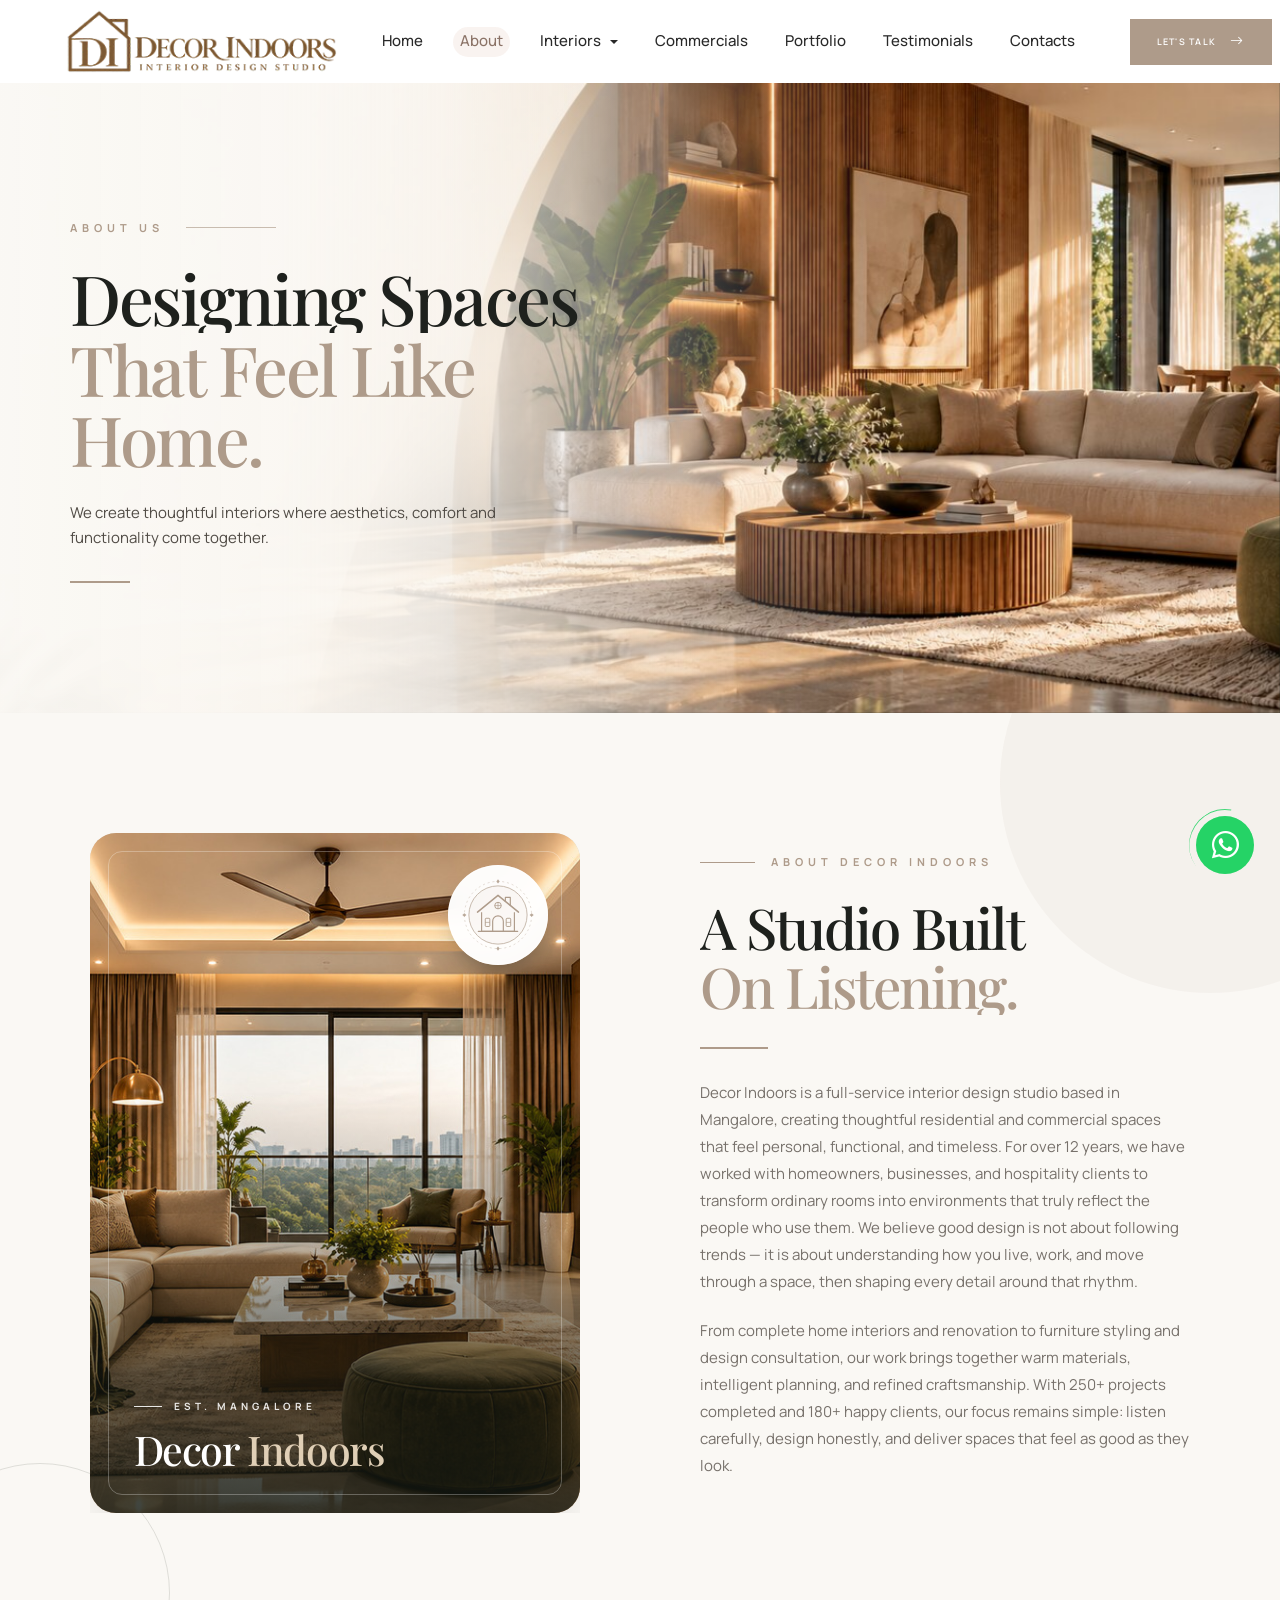
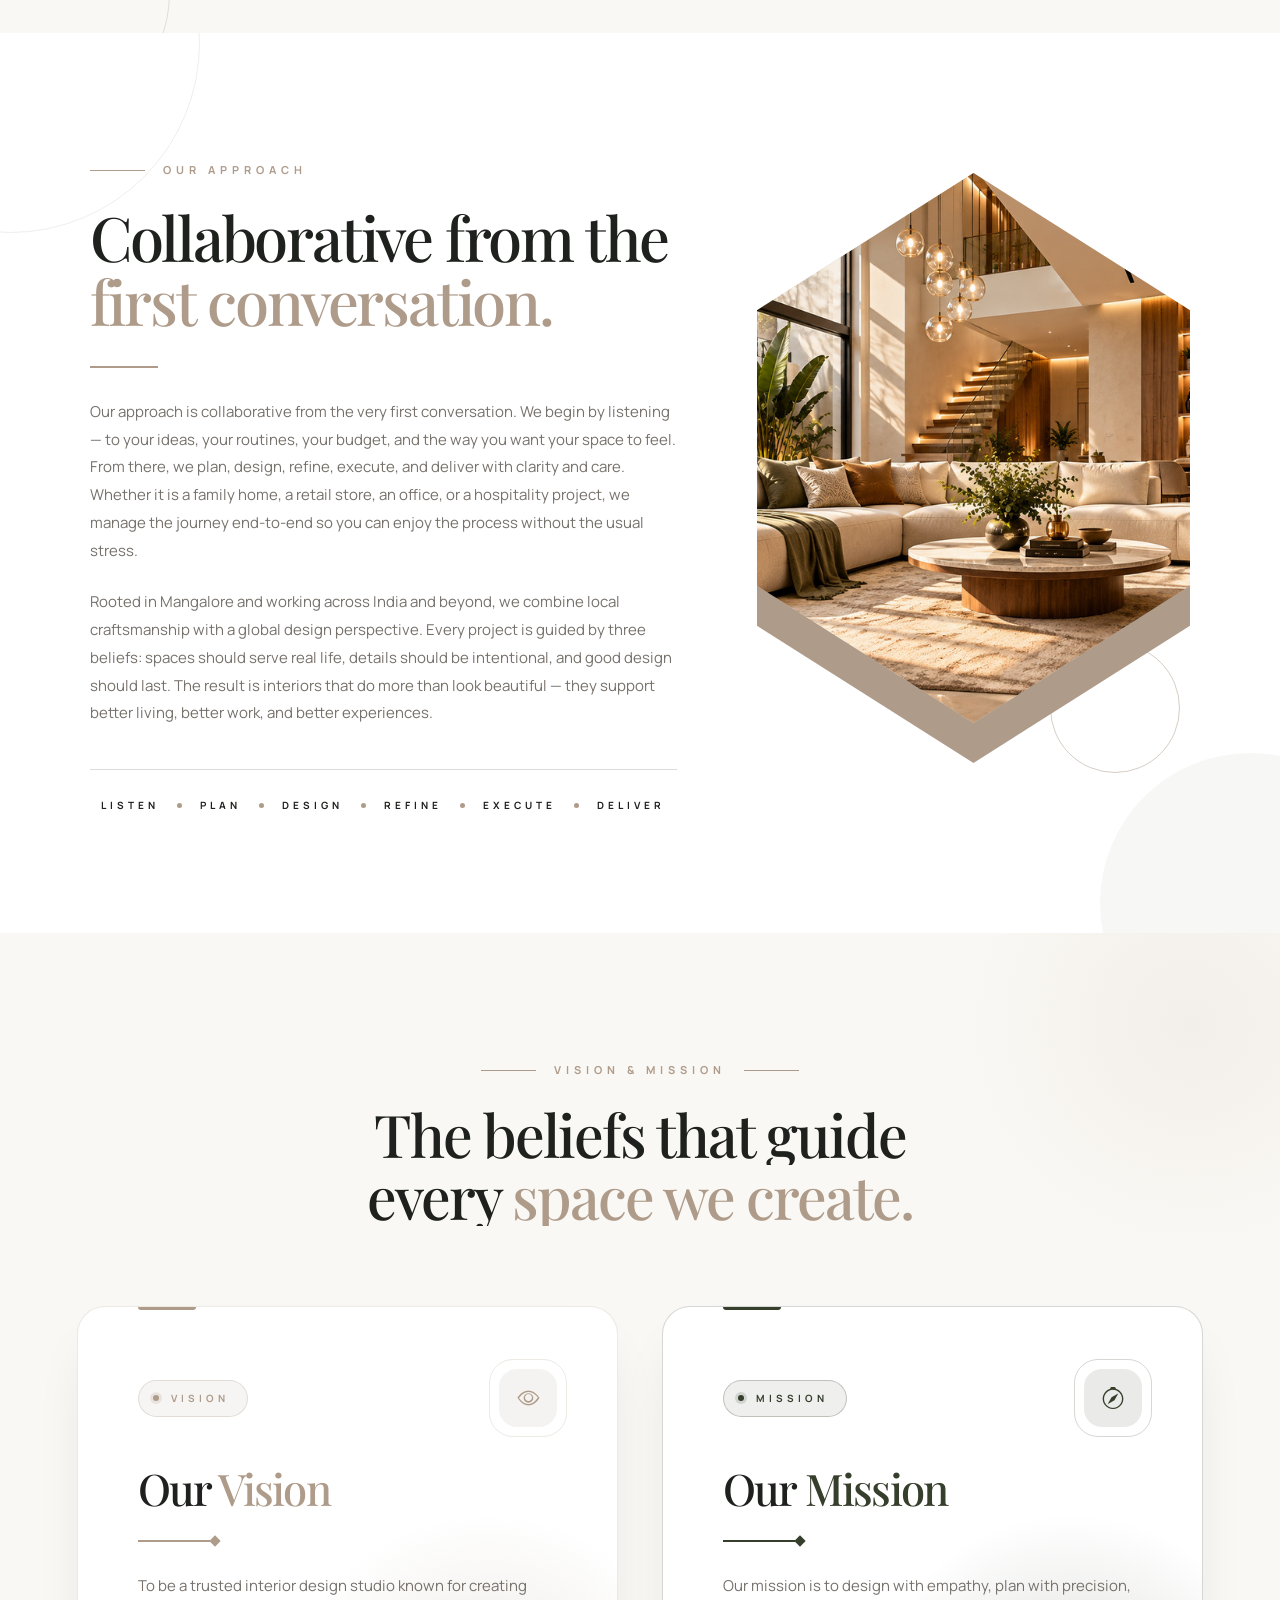
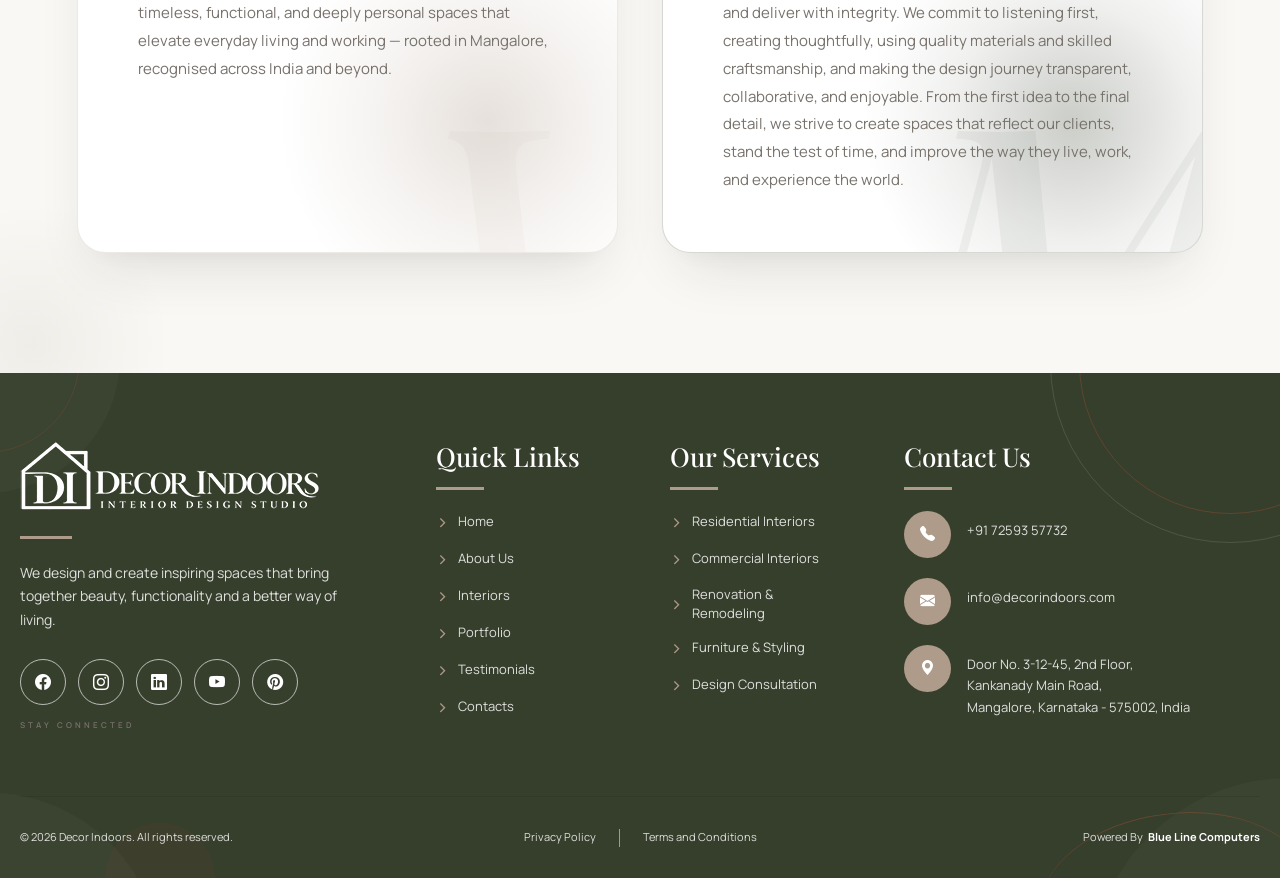
==== commit b049d703: "updated about us photo to jpg, added loading eager to interiors pages" ====
--- a/decor-indoors-about-us.html
+++ b/decor-indoors-about-us.html
@@ -119,7 +119,7 @@
     <section class="di-about-hero">
 
         <figure class="di-about-hero-media">
-            <img src="images/4a4e9f9b-d0c0-4dbb-8dfa-bd168191add9.png"
+            <img src="images/4a4e9f9b-d0c0-4dbb-8dfa-bd168191add9.jpg"
                  alt="Decor Indoors interior design studio work">
             <figcaption class="cr-only">
                 About Decor Indoors — interior design studio.
--- a/css/style.css
+++ b/css/style.css
@@ -13136,7 +13136,7 @@
 .di-cm-hero-media {
     position: relative;
     width: 100%;
-    height: 100%;
+    height: fit-content;
     margin: 0;
     padding: 0;
     overflow: hidden;
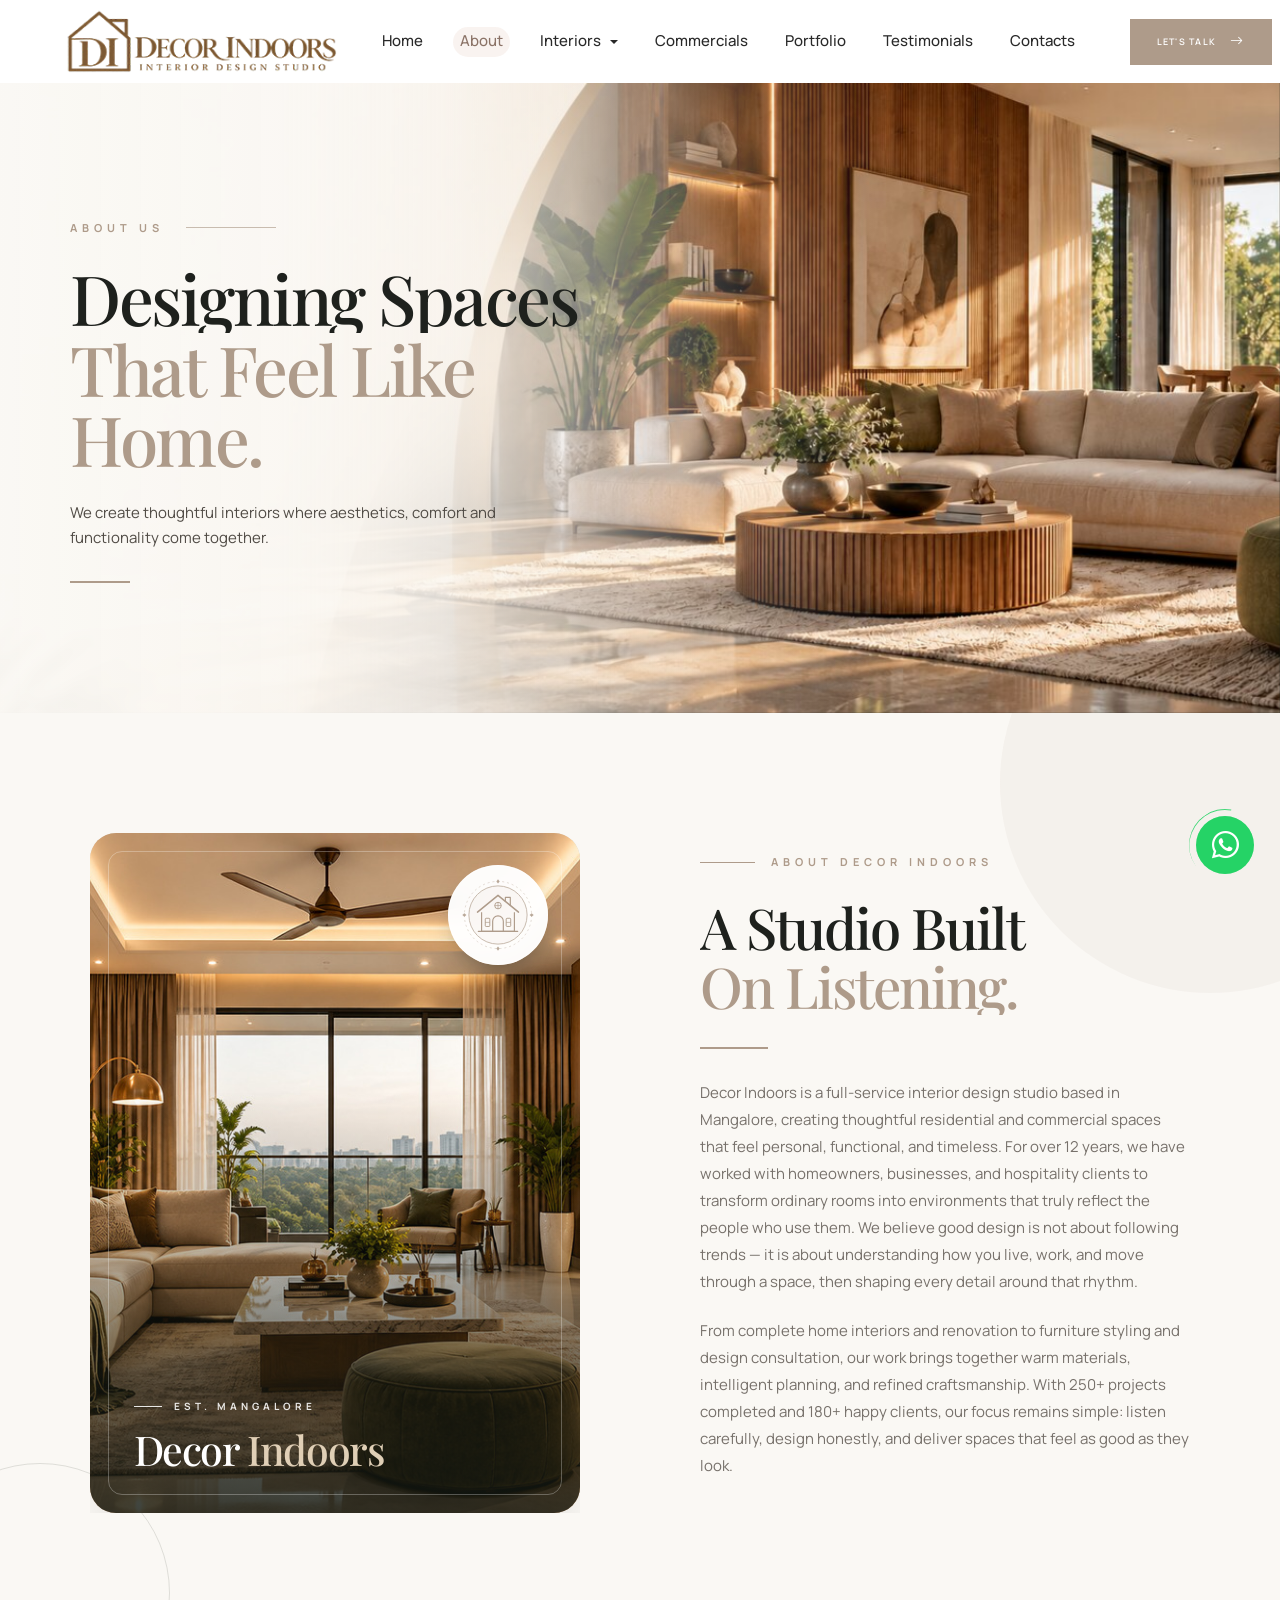
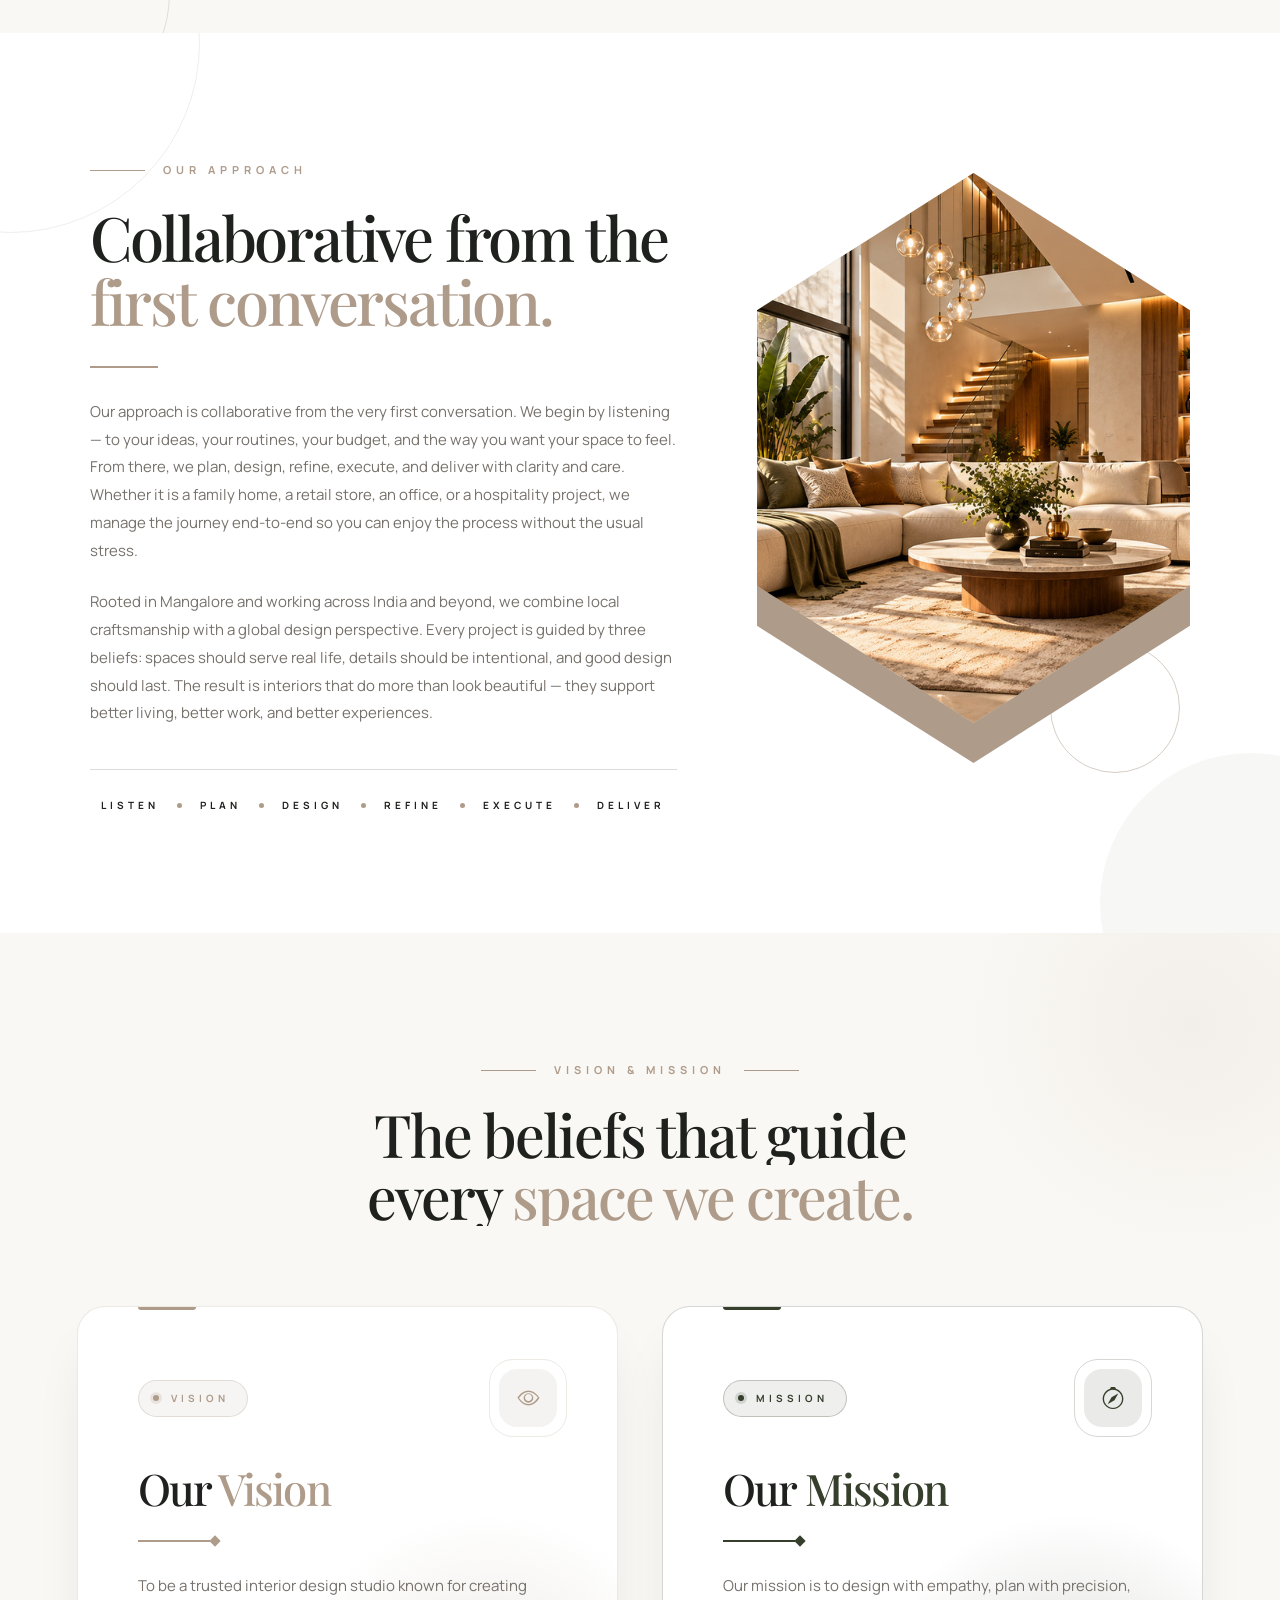
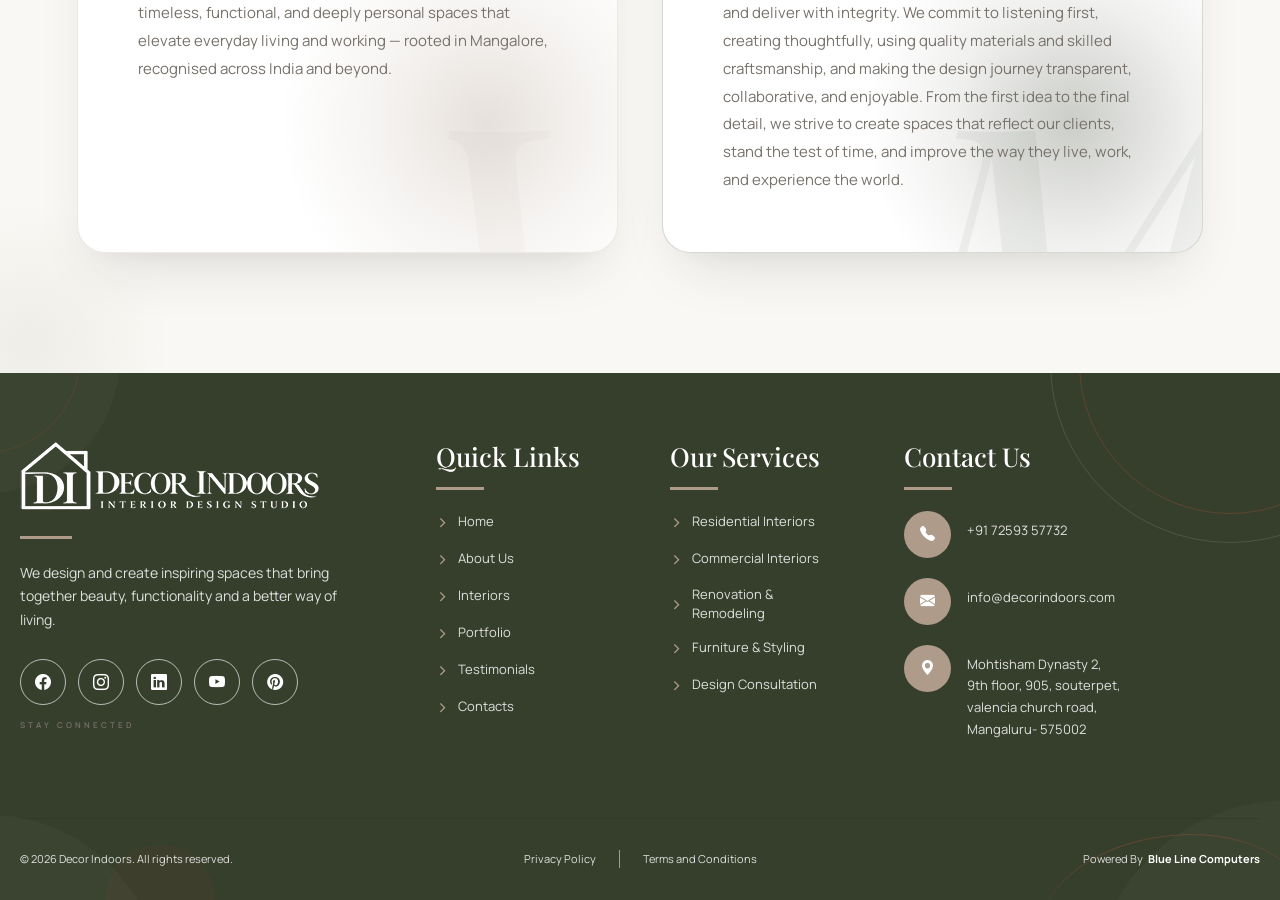
==== commit c4565d4a: "updated address at footers and contact page" ====
--- a/decor-indoors-about-us.html
+++ b/decor-indoors-about-us.html
@@ -91,7 +91,7 @@
             </ul>
         </nav>
 
-        <a href="decor-indoors-contacts.html" class="di-header-action">
+        <a href="decor-indoors-contacts.html#contact-form" class="di-header-action">
             Let's Talk
             <i class="bi bi-arrow-right"></i>
         </a>
@@ -650,15 +650,19 @@
                                 <div class="di-footer-contact-content di-footer-address">
 
                                     <span>
-                                        Door No. 3-12-45, 2nd Floor,
+                                        Mohtisham Dynasty 2,
                                     </span>
 
                                     <span>
-                                        Kankanady Main Road,
+                                        9th floor, 905, souterpet,
                                     </span>
 
                                     <span>
-                                        Mangalore, Karnataka - 575002, India
+                                        valencia church road,
+                                    </span>
+
+                                    <span>
+                                        Mangaluru- 575002
                                     </span>
 
                                 </div>
@@ -742,7 +746,7 @@
 
         <div id="diMobileMenuContainer"></div>
 
-        <a href="decor-indoors-contacts.html"
+        <a href="decor-indoors-contacts.html#contact-form"
            class="di-offcanvas-action" data-bs-dismiss="offcanvas">
             Let's Talk
             <i class="bi bi-arrow-right"></i>
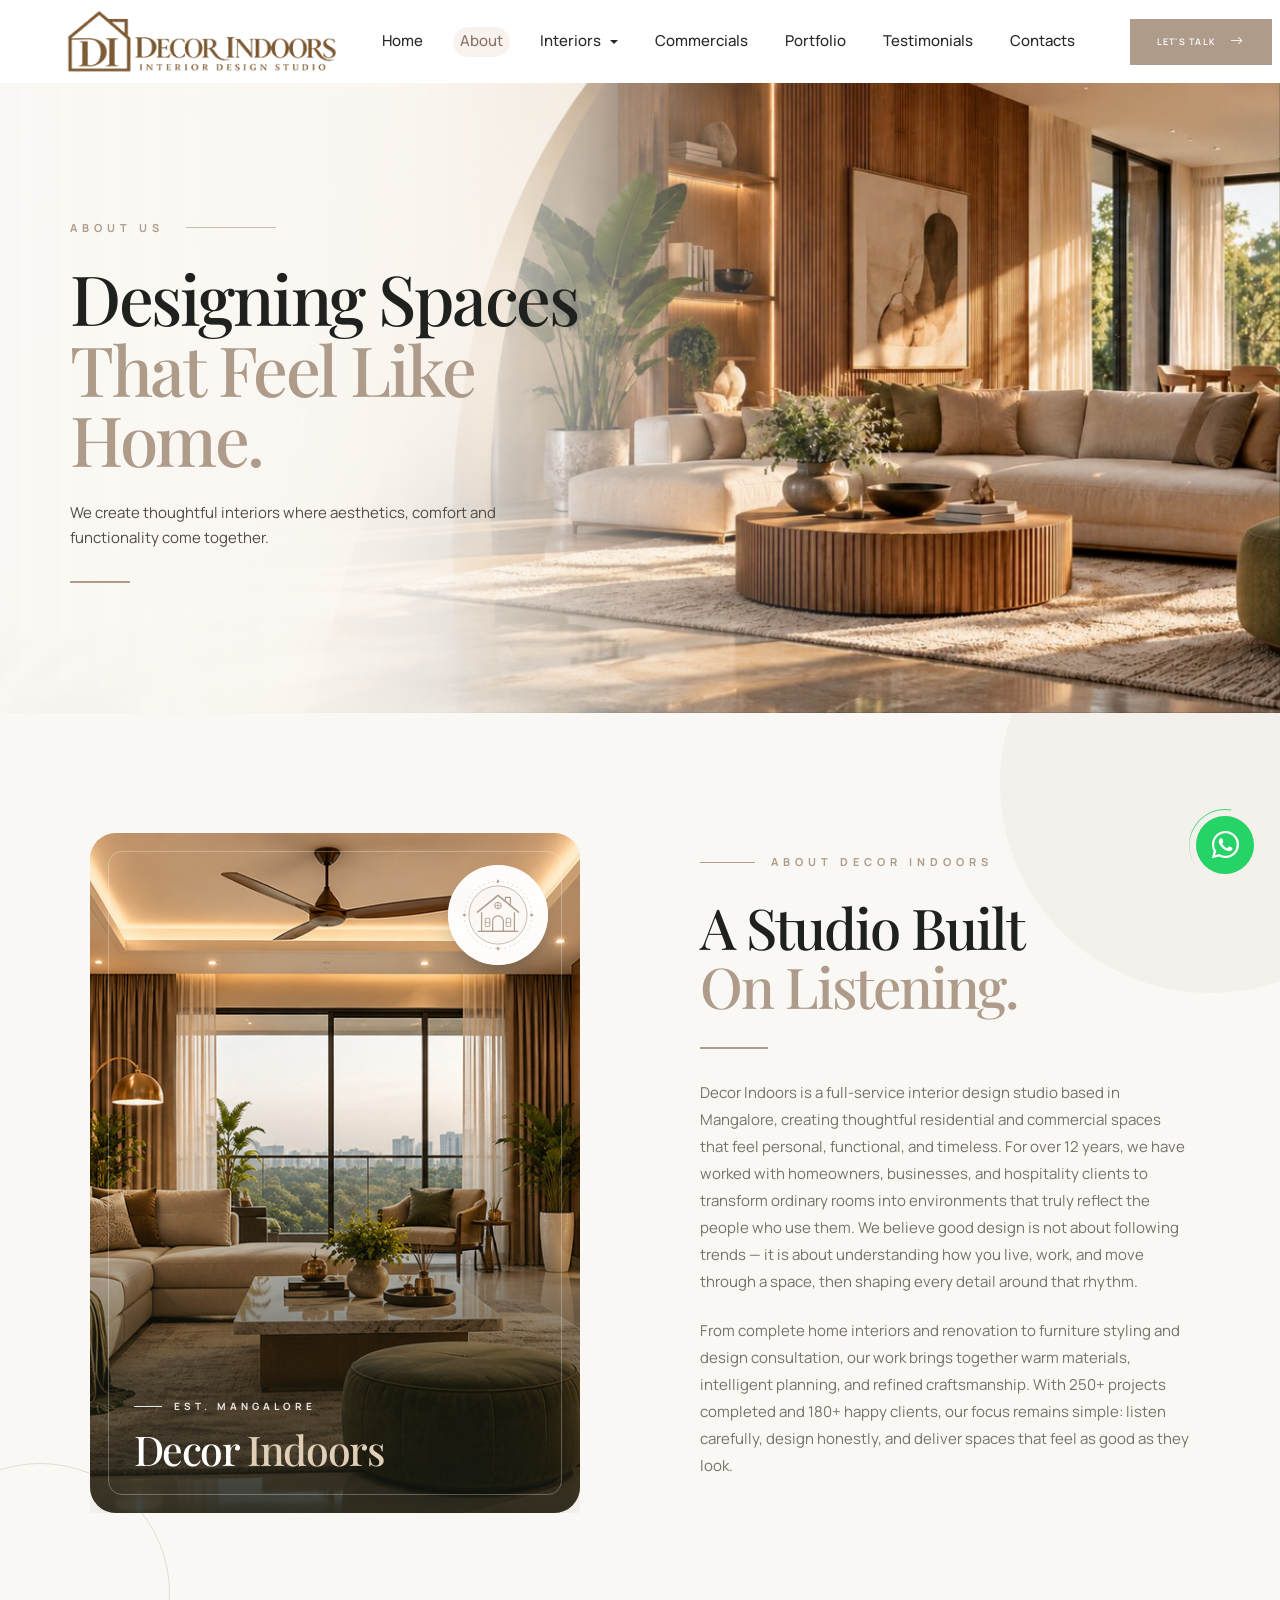
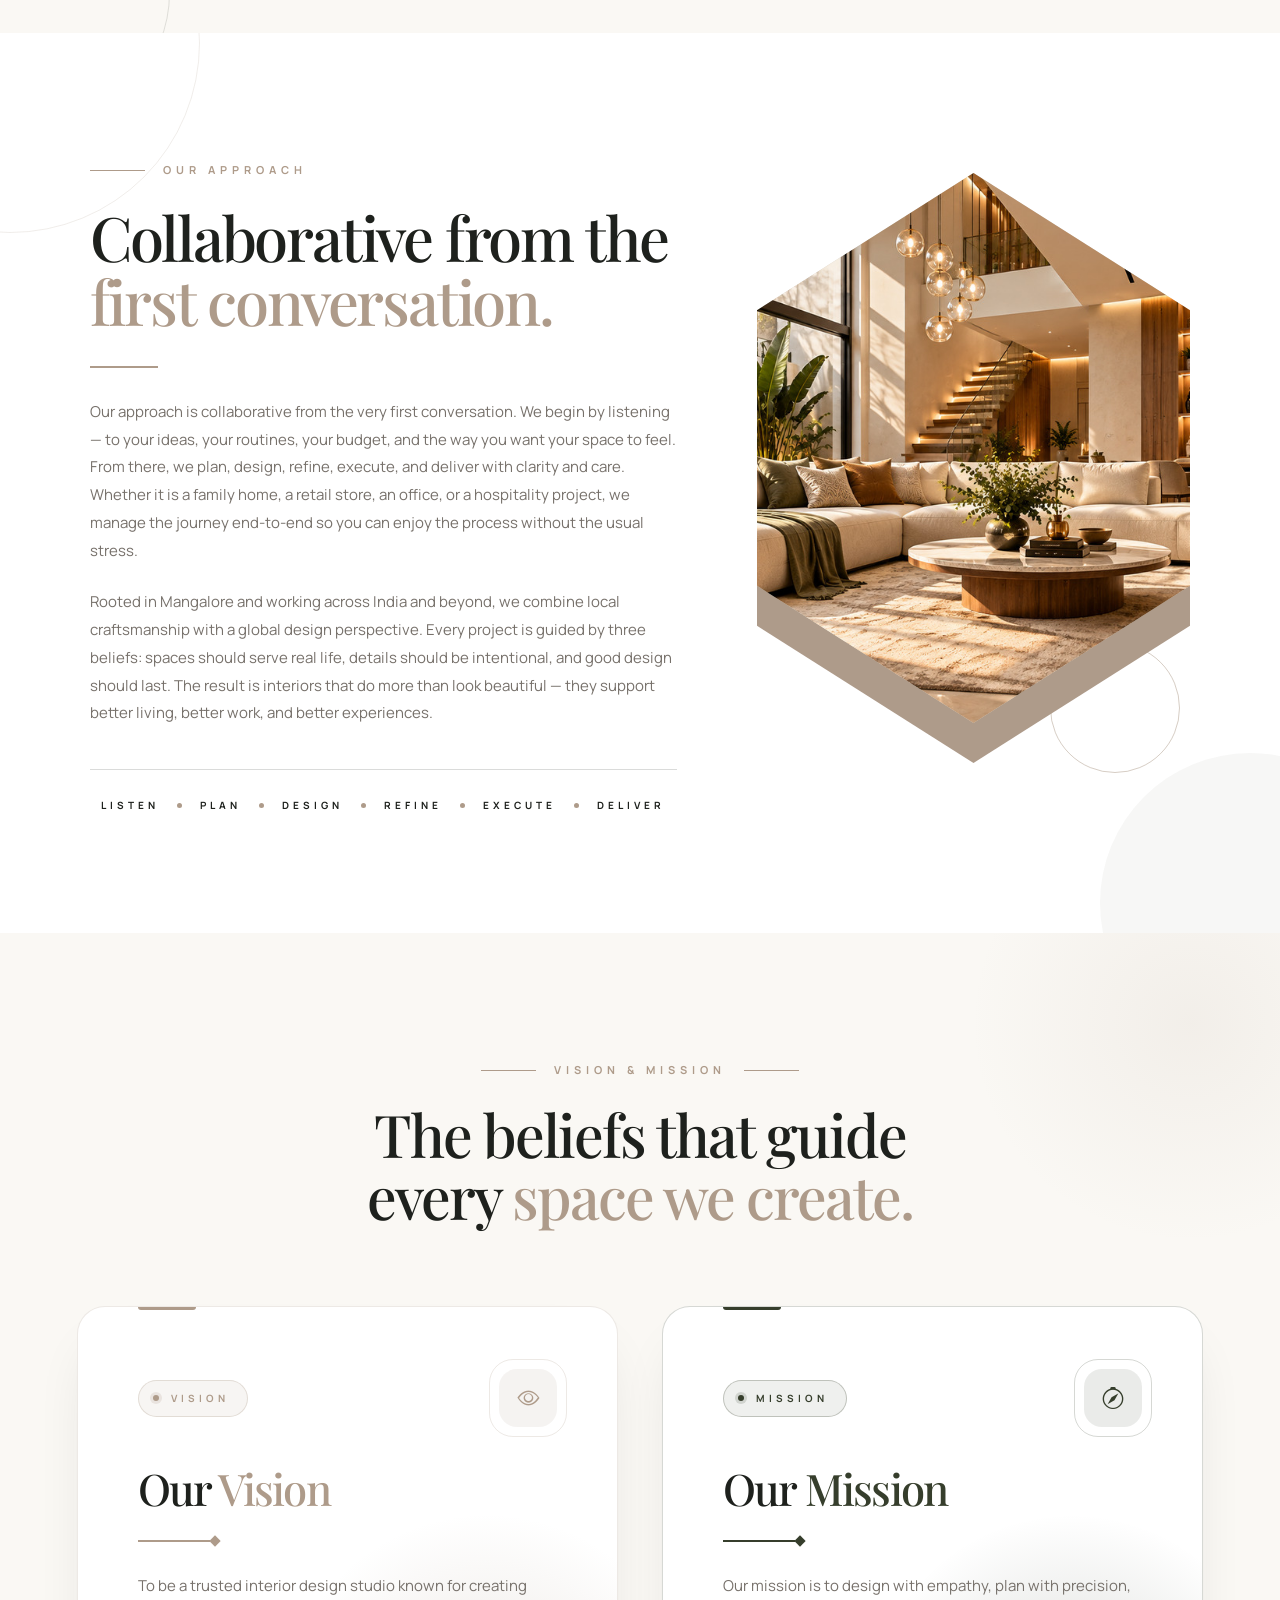
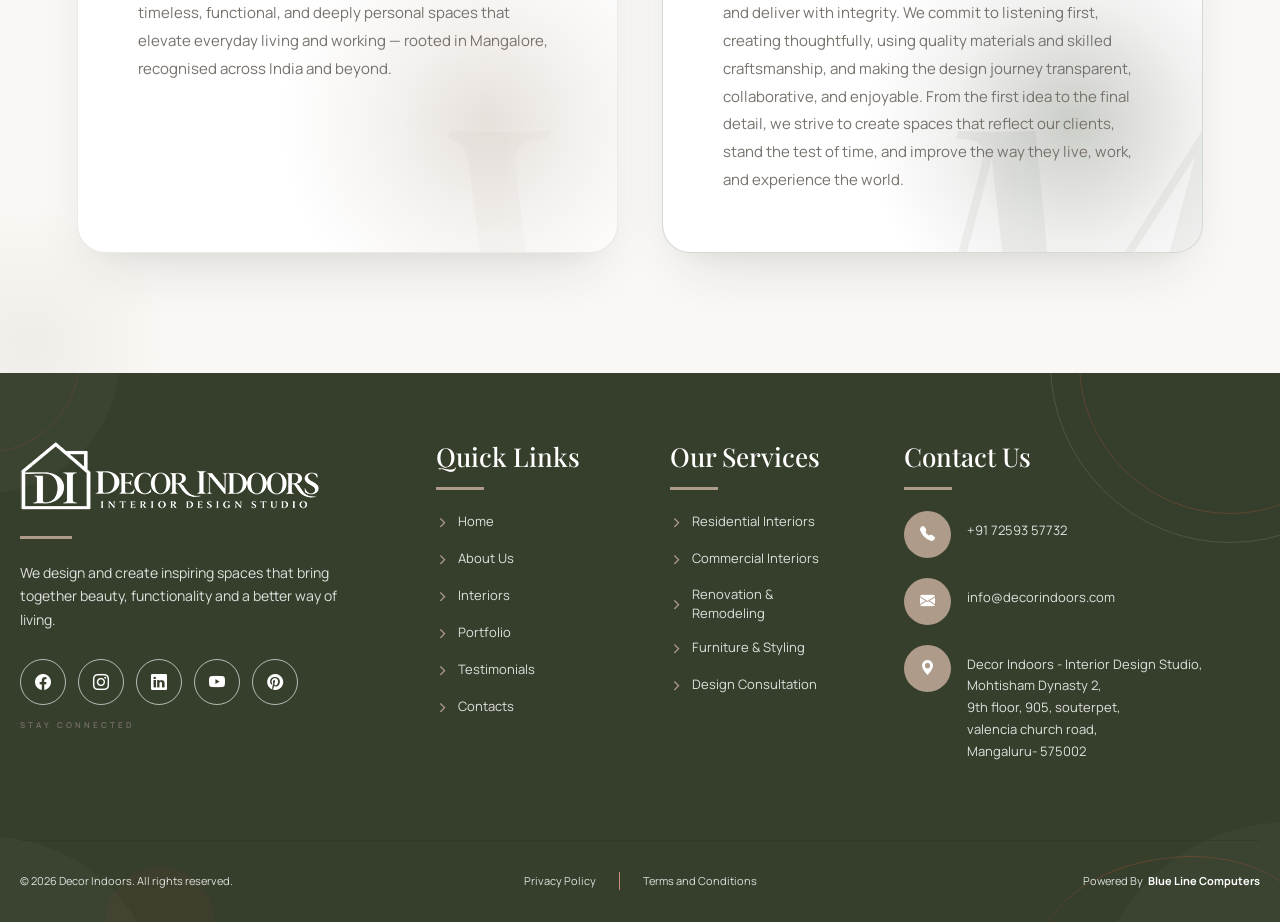
==== commit 9a1722cf: "updated the address added decor .. above the address" ====
--- a/decor-indoors-about-us.html
+++ b/decor-indoors-about-us.html
@@ -650,6 +650,10 @@
                                 <div class="di-footer-contact-content di-footer-address">
 
                                     <span>
+                                        Decor Indoors - Interior Design Studio,
+                                    </span>
+
+                                    <span>
                                         Mohtisham Dynasty 2,
                                     </span>
 
--- a/css/style.css
+++ b/css/style.css
@@ -10582,7 +10582,7 @@
 
 .di-slide-title .slide-line {
     display: block;
-    overflow: hidden;
+    /* overflow: hidden; */
 }
 
 .di-slide-title .slide-line>span {
@@ -11942,7 +11942,7 @@
 
 .di-ts-hero-title .line {
     display: block;
-    overflow: hidden;
+    /* overflow: hidden; */
 }
 
 .di-ts-hero-title .line>span {
@@ -13312,7 +13312,7 @@
 
 .di-cm-hero-title .line {
     display: block;
-    overflow: hidden;
+    /* overflow: hidden; */
 }
 
 .di-cm-hero-title .line>span {
@@ -16629,7 +16629,7 @@
 
 .di-about-hero-title .line {
     display: block;
-    overflow: hidden;
+    /* overflow: hidden; */
 }
 
 .di-about-hero-title .line>span {
@@ -17201,7 +17201,7 @@
 
 .di-about-story-title .line {
     display: block;
-    overflow: hidden;
+    /* overflow: hidden; */
 }
 
 .di-about-story-title .line>span {
@@ -18115,7 +18115,7 @@
 
 .di-vm-title .line {
     display: block;
-    overflow: hidden;
+    /* overflow: hidden; */
 }
 
 .di-vm-title .line>span {
@@ -21335,7 +21335,7 @@
 
 .di-ri-hero-title .line {
     display: block;
-    overflow: hidden;
+    /* overflow: hidden; */
 }
 
 .di-ri-hero-title .line>span {
@@ -21591,7 +21591,7 @@
 .di-rd-title .line,
 .di-mg-title .line {
     display: block;
-    overflow: hidden;
+    /* overflow: hidden; */
 }
 
 .di-rd-title .line>span,
@@ -23719,10 +23719,10 @@
     color: var(--di-dark);
 }
 
-.di-ri-hero-title .line {
+/* .di-ri-hero-title .line {
     display: block;
     overflow: hidden;
-}
+} */
 
 .di-ri-hero-title .line>span {
     display: block;
@@ -24089,7 +24089,7 @@
 
 .di-rn-title .line {
     display: block;
-    overflow: hidden;
+    /* overflow: hidden; */
 }
 
 .di-rn-title .line>span {
@@ -26027,10 +26027,10 @@
     color: var(--di-dark);
 }
 
-.di-ri-hero-title .line {
+/* .di-ri-hero-title .line {
     display: block;
     overflow: hidden;
-}
+} */
 
 .di-ri-hero-title .line>span {
     display: block;
@@ -26285,7 +26285,7 @@
 .di-fs-title .line,
 .di-mg-title .line {
     display: block;
-    overflow: hidden;
+    /* overflow: hidden; */
 }
 
 .di-fs-title .line>span,
@@ -28402,10 +28402,10 @@
     color: var(--di-dark);
 }
 
-.di-ri-hero-title .line {
+/* .di-ri-hero-title .line {
     display: block;
     overflow: hidden;
-}
+} */
 
 .di-ri-hero-title .line>span {
     display: block;
@@ -28660,7 +28660,7 @@
 .di-dc-title .line,
 .di-mg-title .line {
     display: block;
-    overflow: hidden;
+    /* overflow: hidden; */
 }
 
 .di-dc-title .line>span,
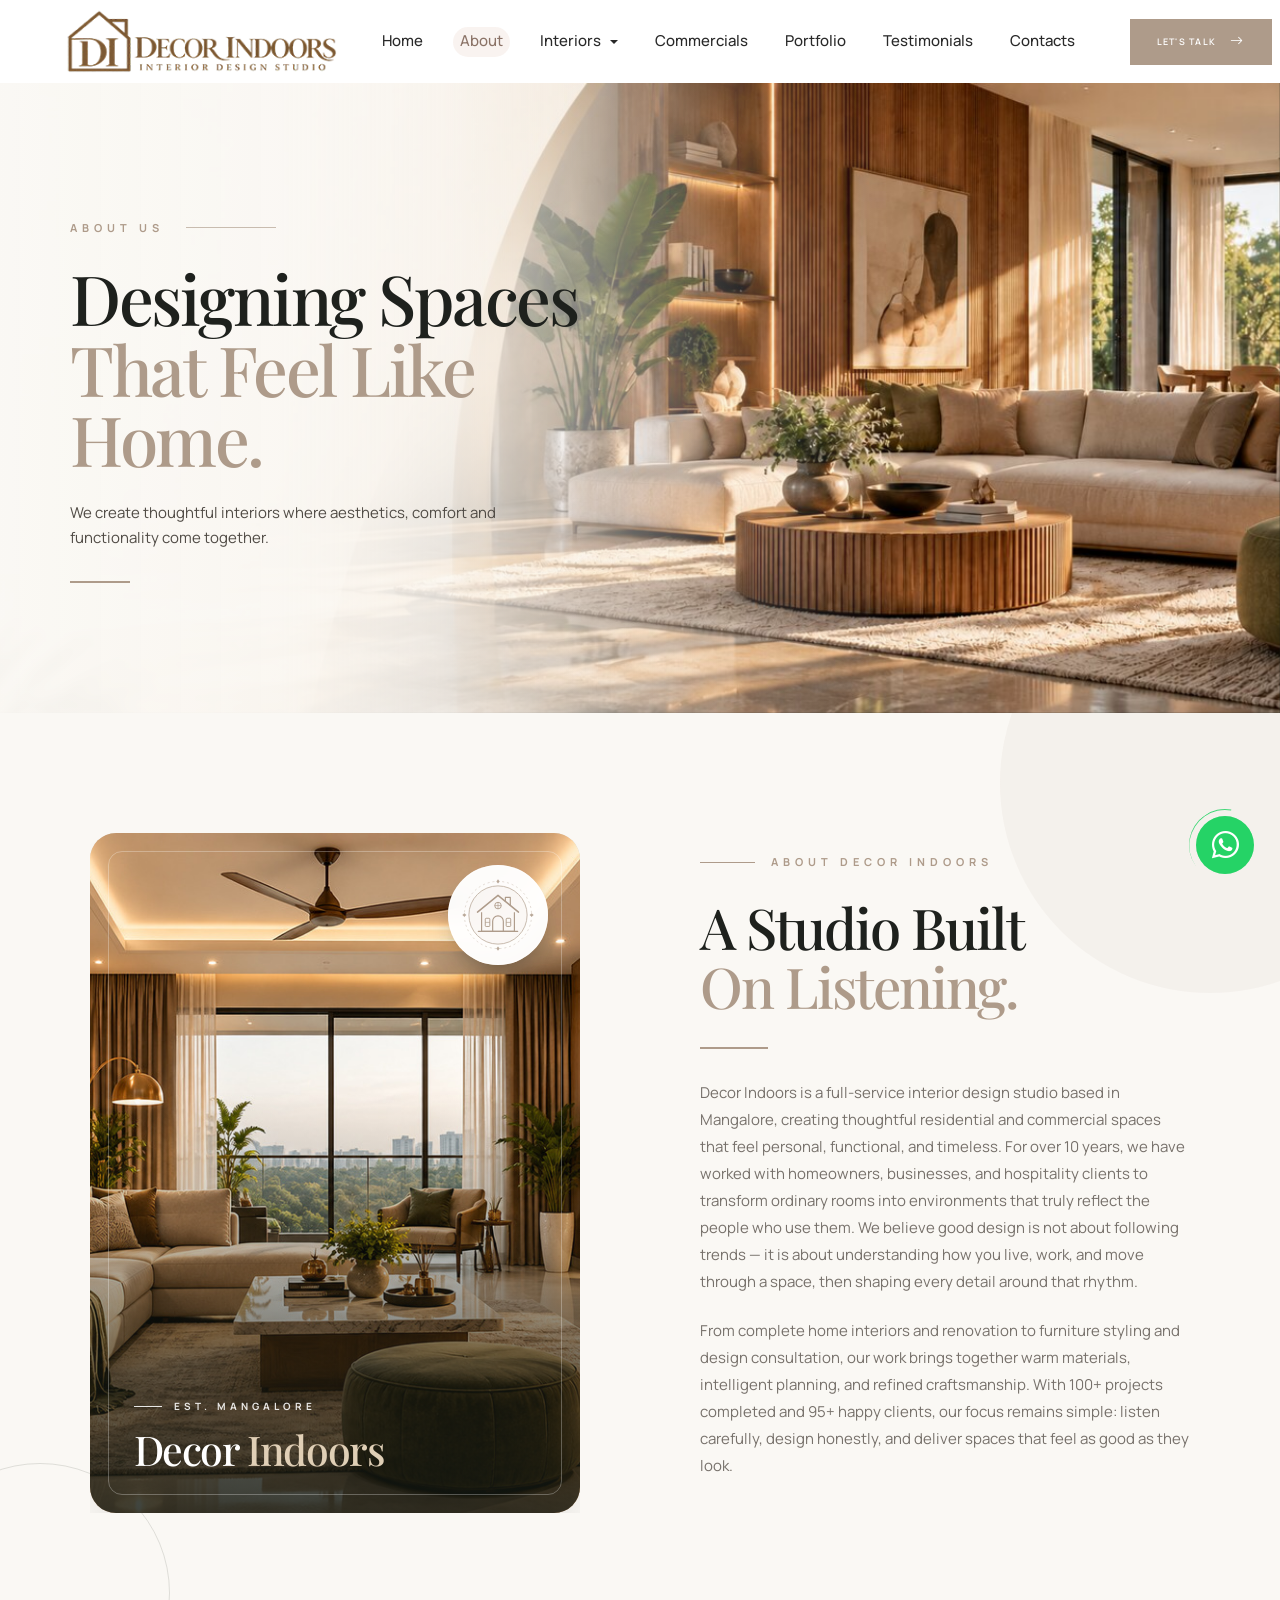
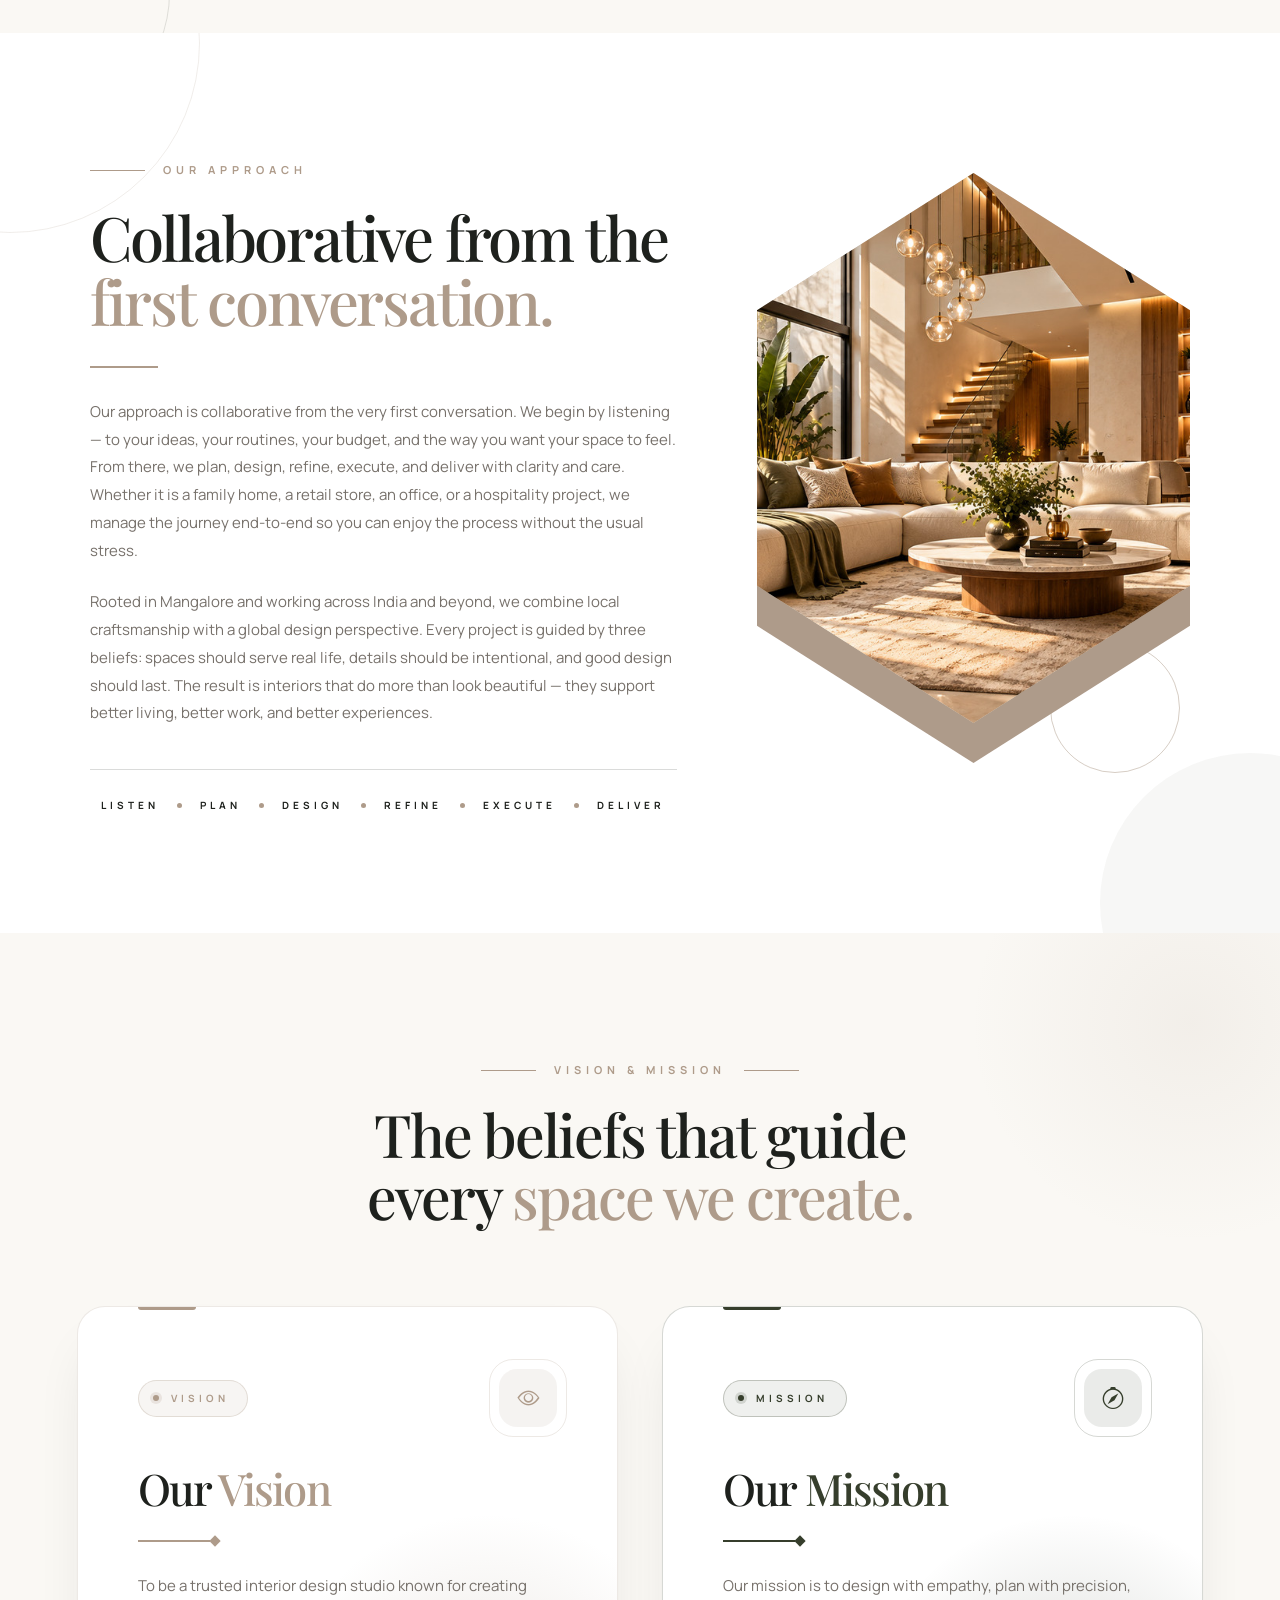
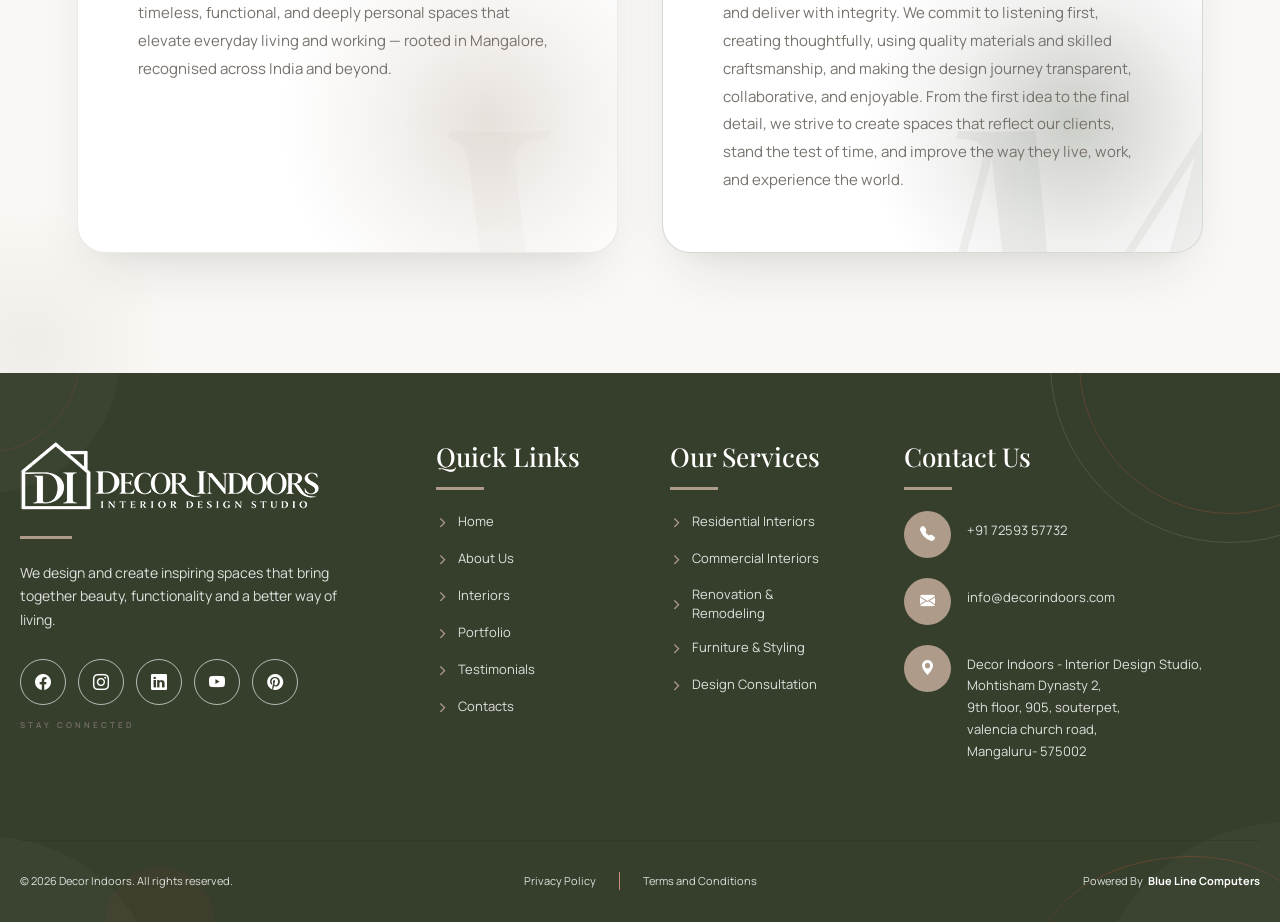
==== commit b8ce8b5a: "updated few tweaks as clients request in year of experience and all" ====
--- a/decor-indoors-about-us.html
+++ b/decor-indoors-about-us.html
@@ -249,7 +249,7 @@
                     Decor Indoors is a full-service interior design studio
                     based in Mangalore, creating thoughtful residential and
                     commercial spaces that feel personal, functional, and
-                    timeless. For over 12 years, we have worked with
+                    timeless. For over 10 years, we have worked with
                     homeowners, businesses, and hospitality clients to
                     transform ordinary rooms into environments that truly
                     reflect the people who use them. We believe good design
@@ -262,7 +262,7 @@
                     From complete home interiors and renovation to furniture
                     styling and design consultation, our work brings together
                     warm materials, intelligent planning, and refined
-                    craftsmanship. With 250+ projects completed and 180+
+                    craftsmanship. With 100+ projects completed and 95+
                     happy clients, our focus remains simple: listen carefully,
                     design honestly, and deliver spaces that feel as good
                     as they look.
@@ -272,7 +272,7 @@
 
                     <div class="di-about-story-stat">
                         <span class="di-about-story-stat-number"
-                              data-count="12" data-suffix="+">0</span>
+                              data-count="10" data-suffix="+">0</span>
                         <span class="di-about-story-stat-label">
                             Years Of<br>Experience
                         </span>
@@ -280,7 +280,7 @@
 
                     <div class="di-about-story-stat">
                         <span class="di-about-story-stat-number"
-                              data-count="250" data-suffix="+">0</span>
+                              data-count="100" data-suffix="+">0</span>
                         <span class="di-about-story-stat-label">
                             Projects<br>Completed
                         </span>
@@ -288,7 +288,7 @@
 
                     <div class="di-about-story-stat">
                         <span class="di-about-story-stat-number"
-                              data-count="180" data-suffix="+">0</span>
+                              data-count="95" data-suffix="+">0</span>
                         <span class="di-about-story-stat-label">
                             Happy<br>Clients
                         </span>
